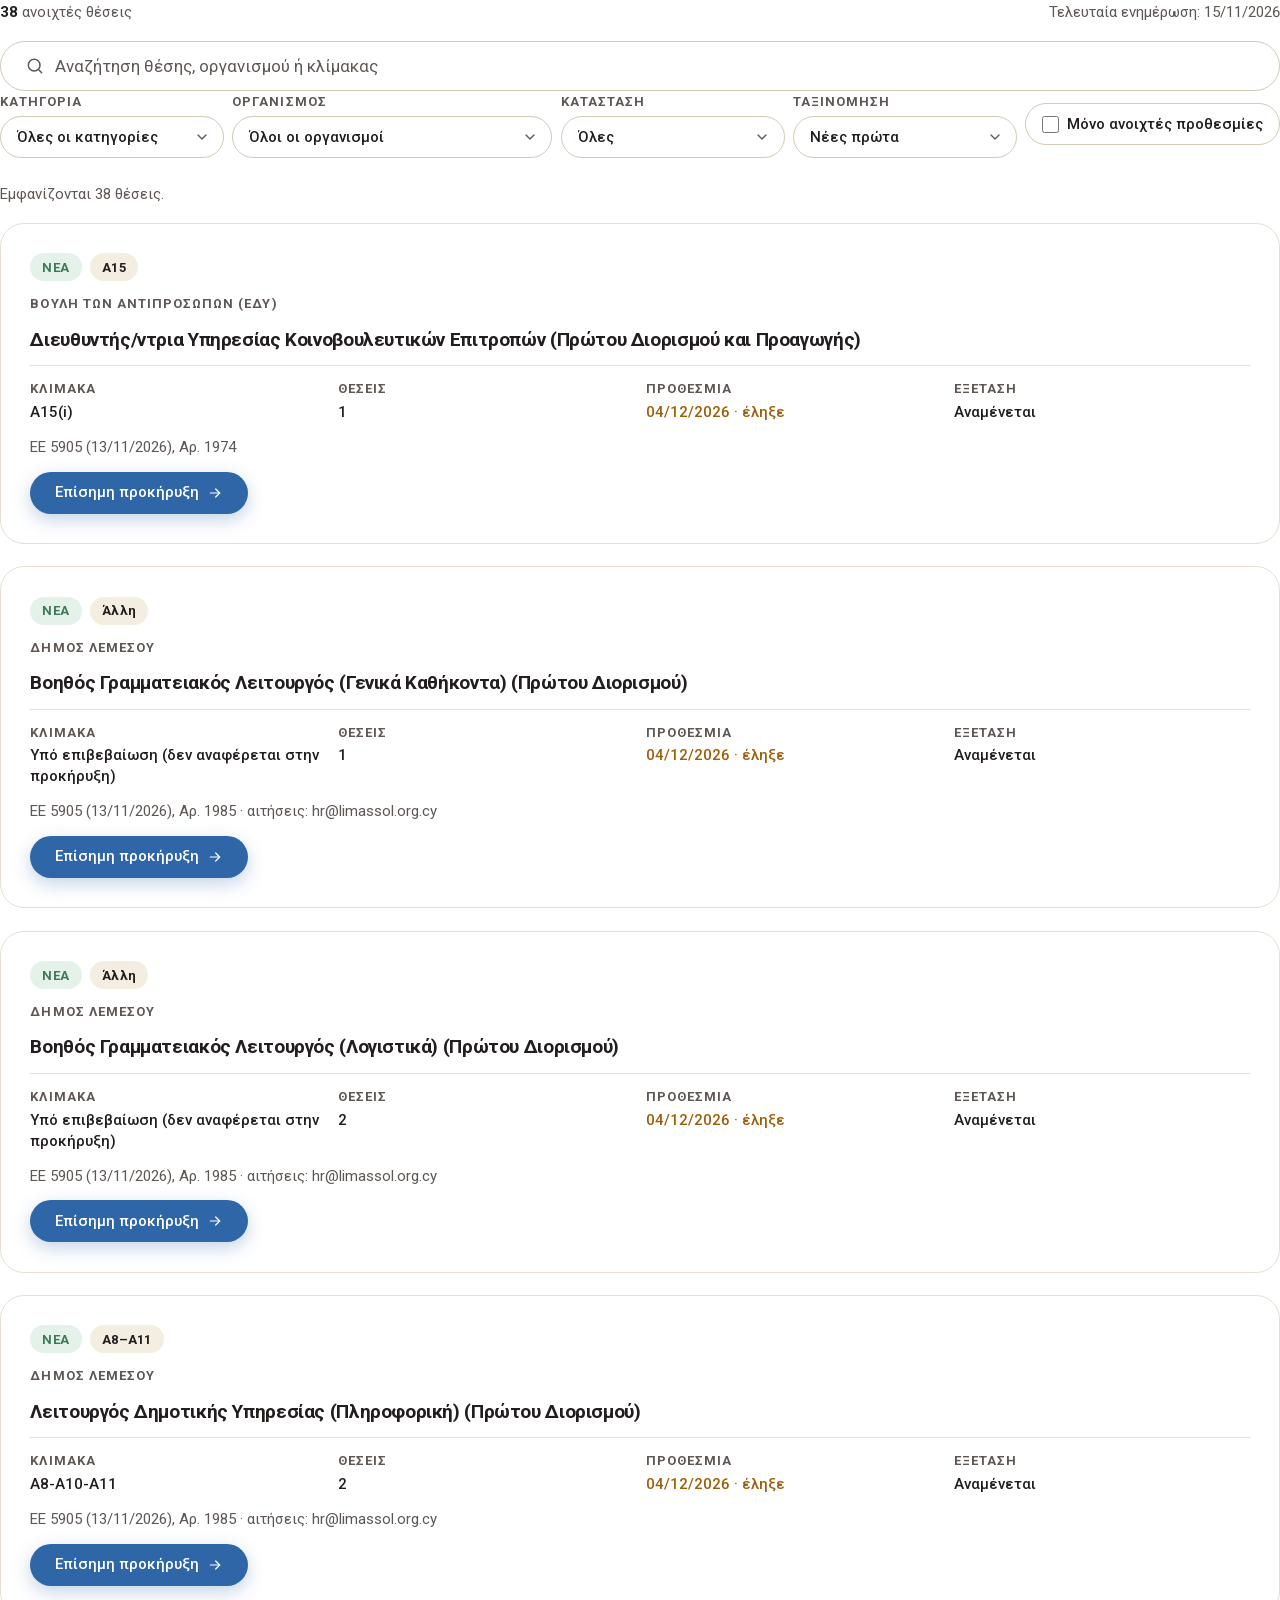
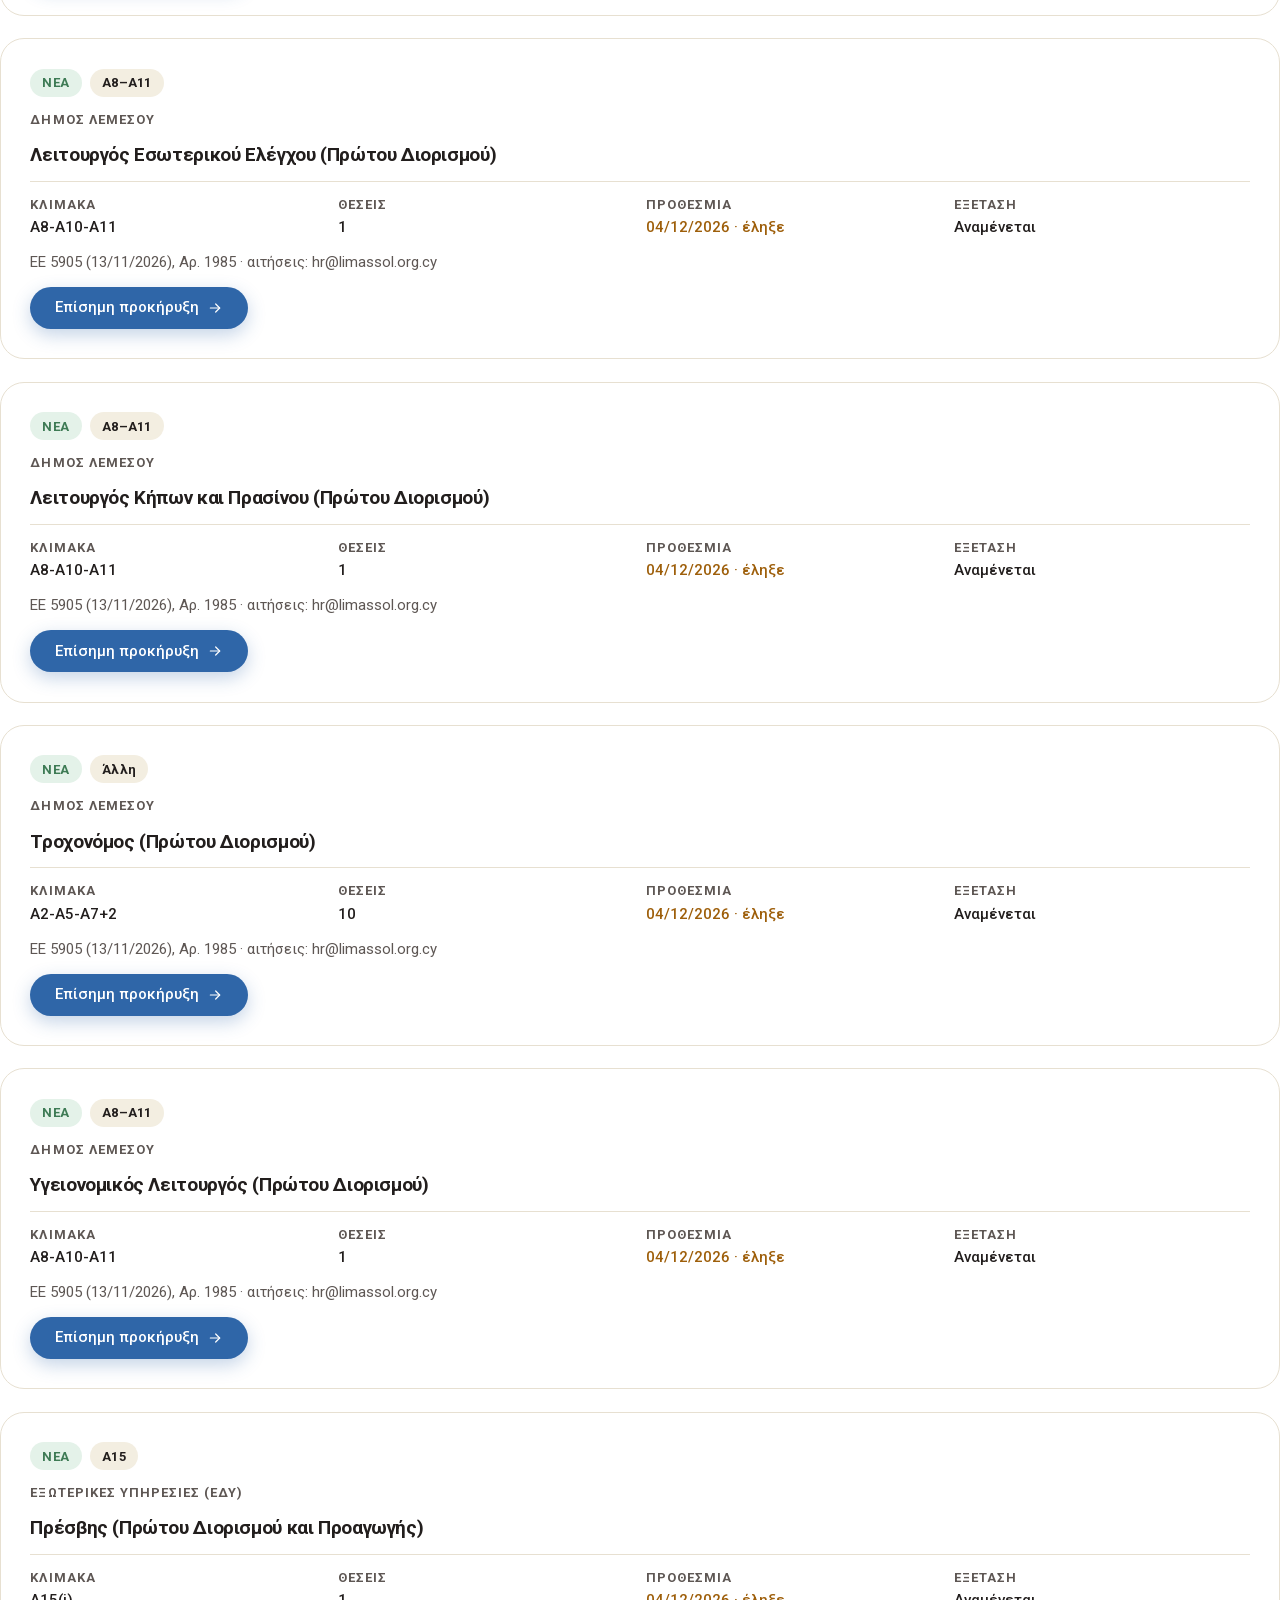
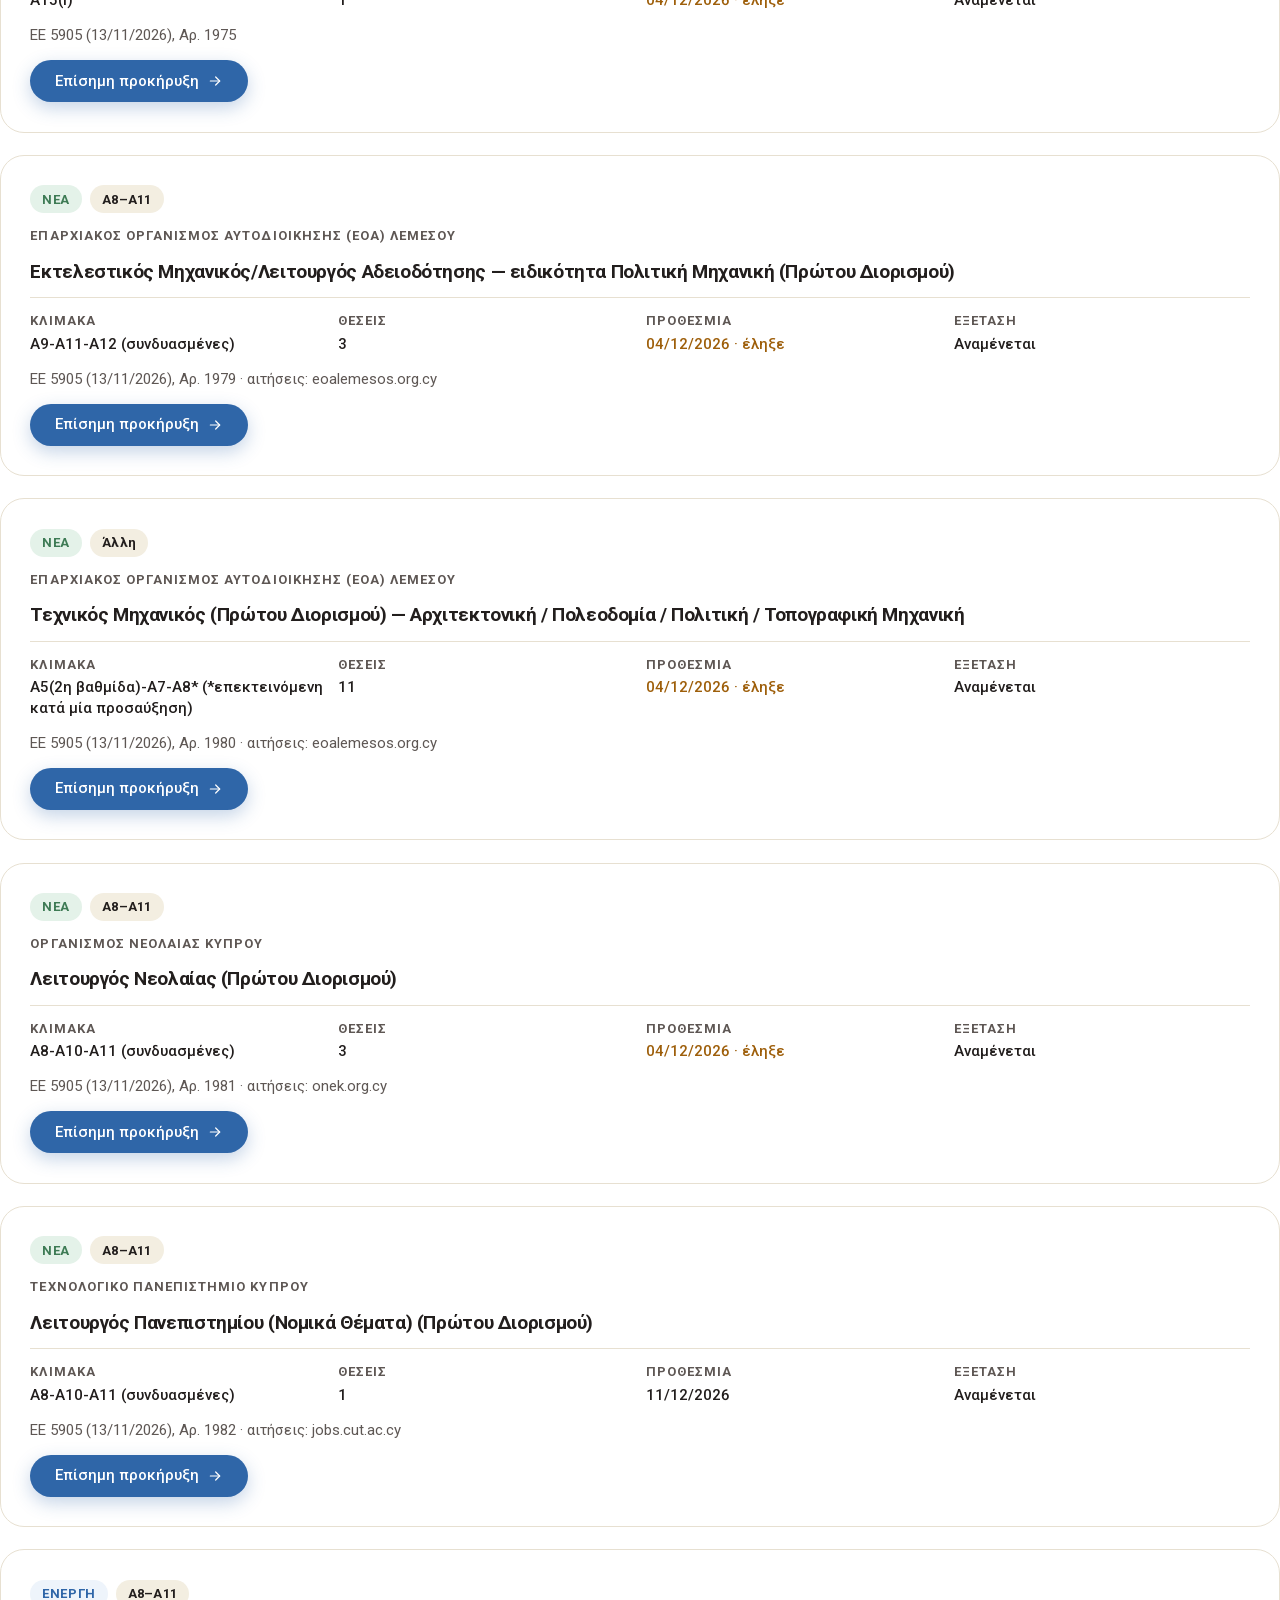
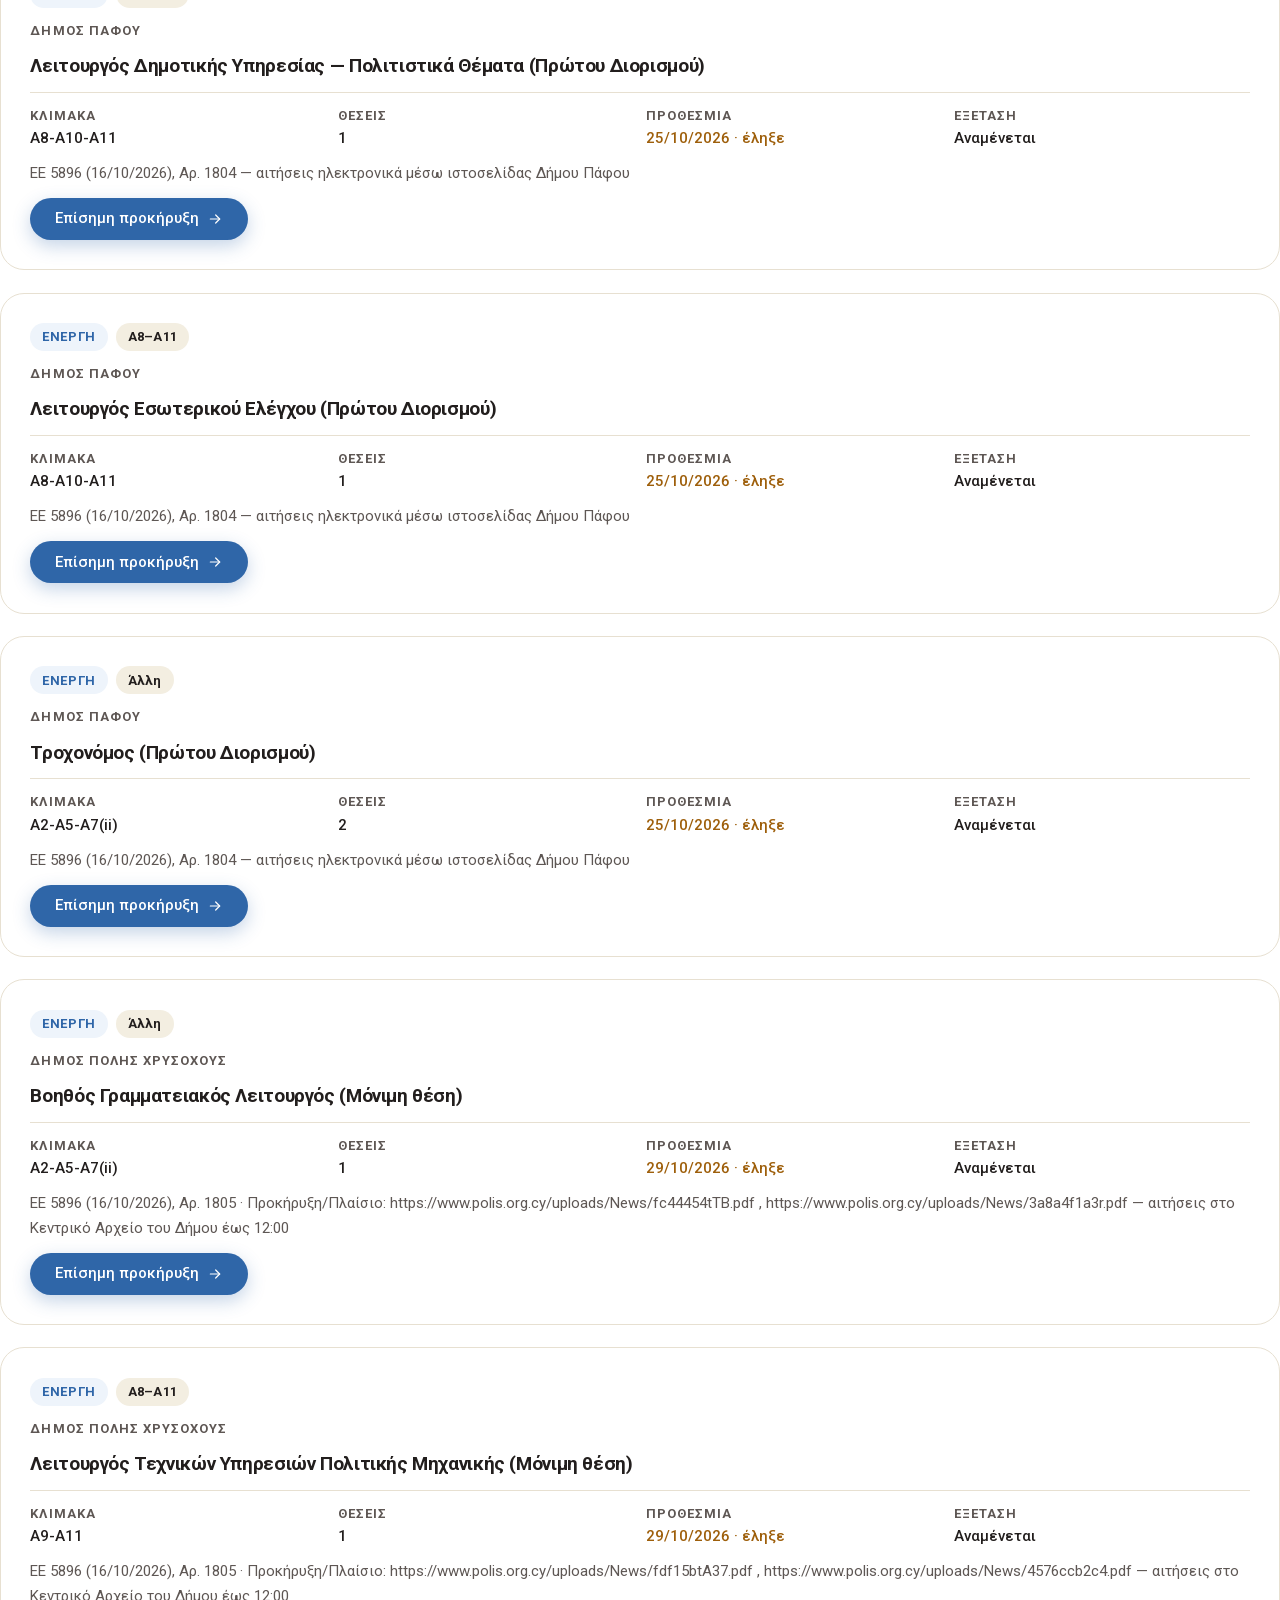
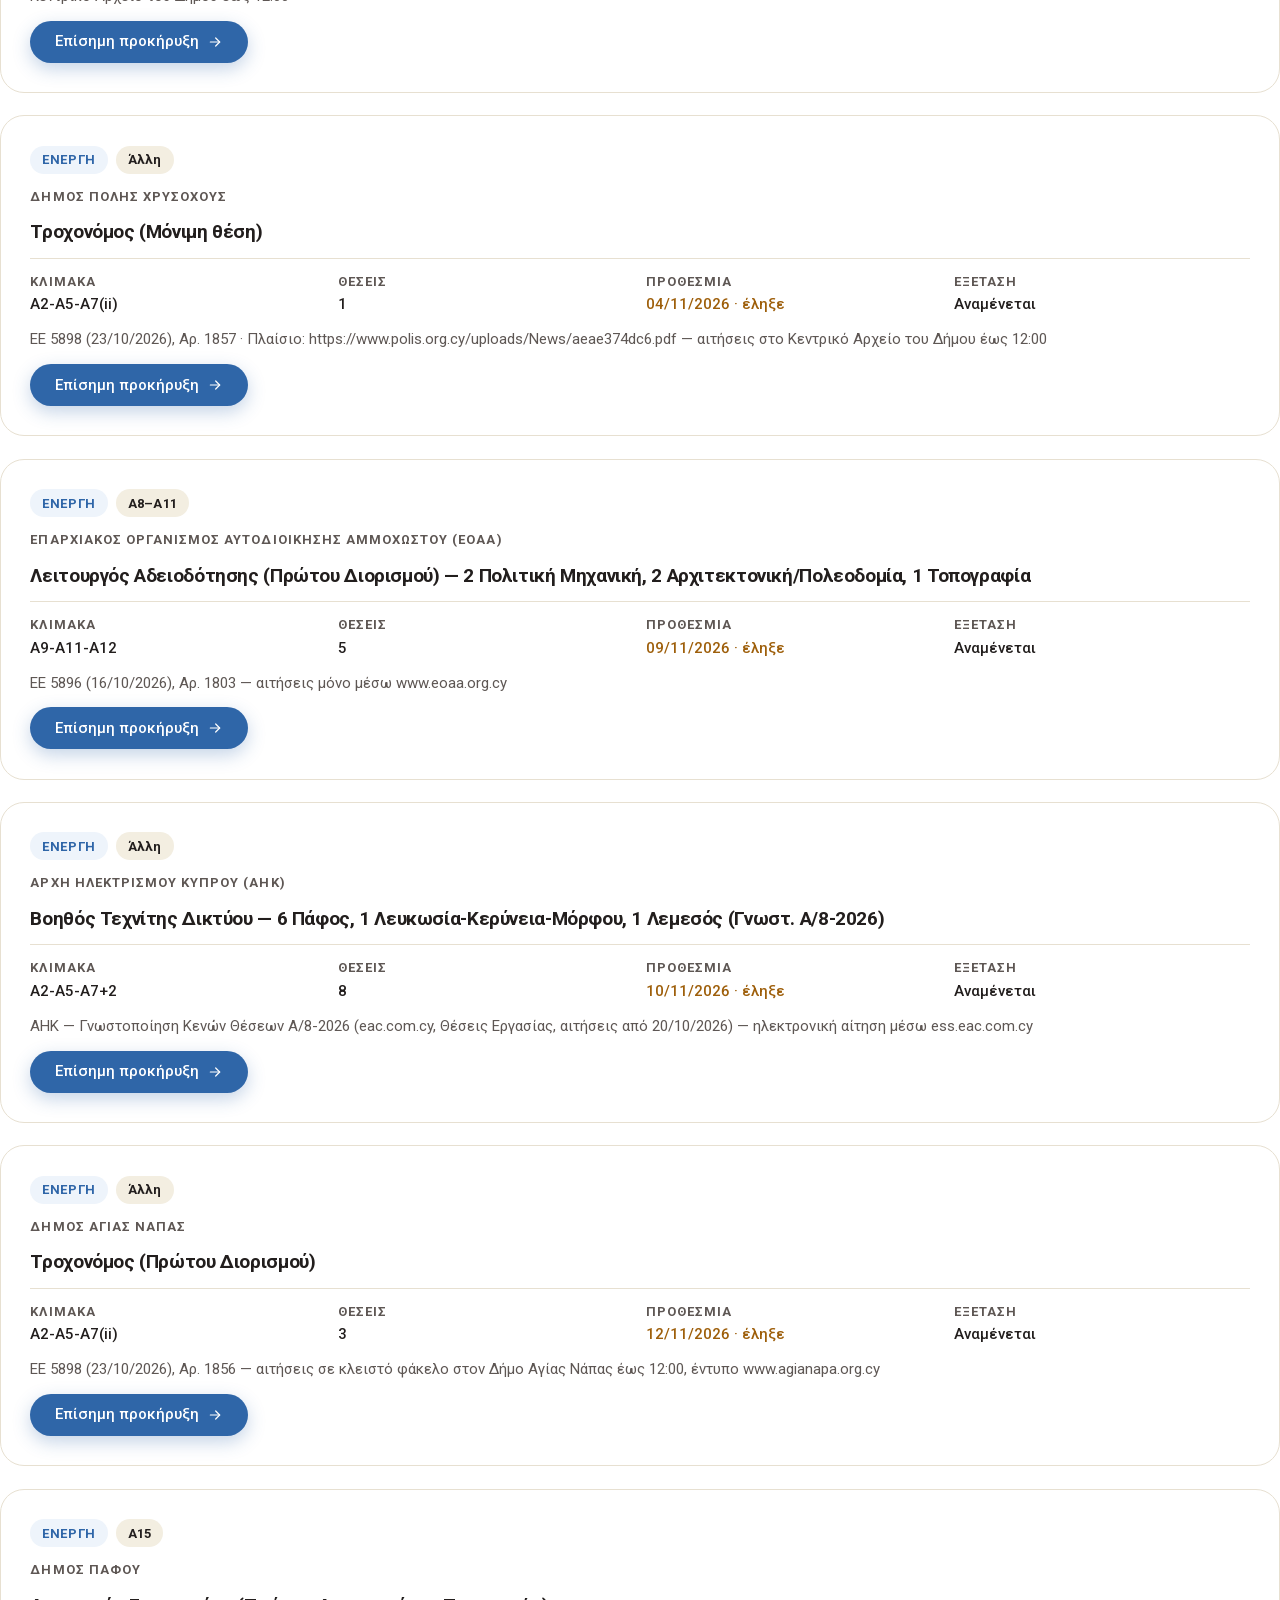
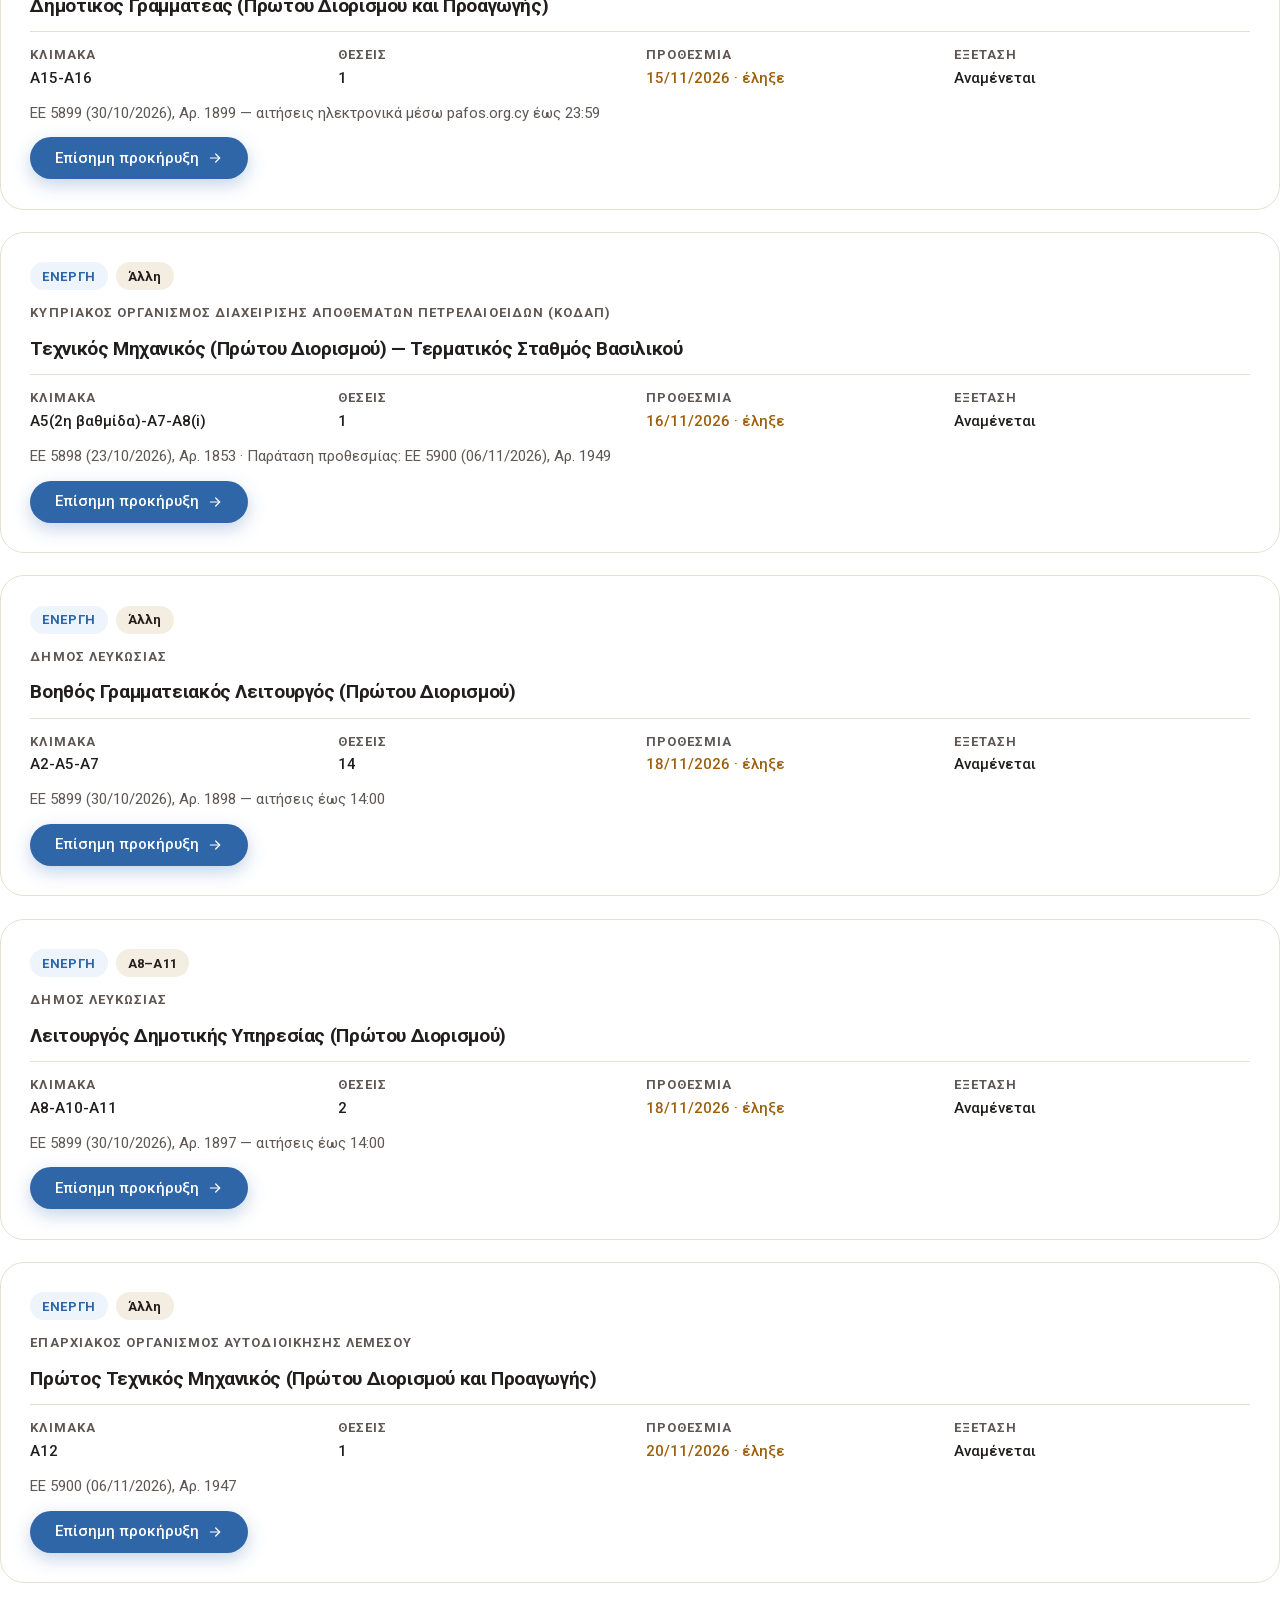
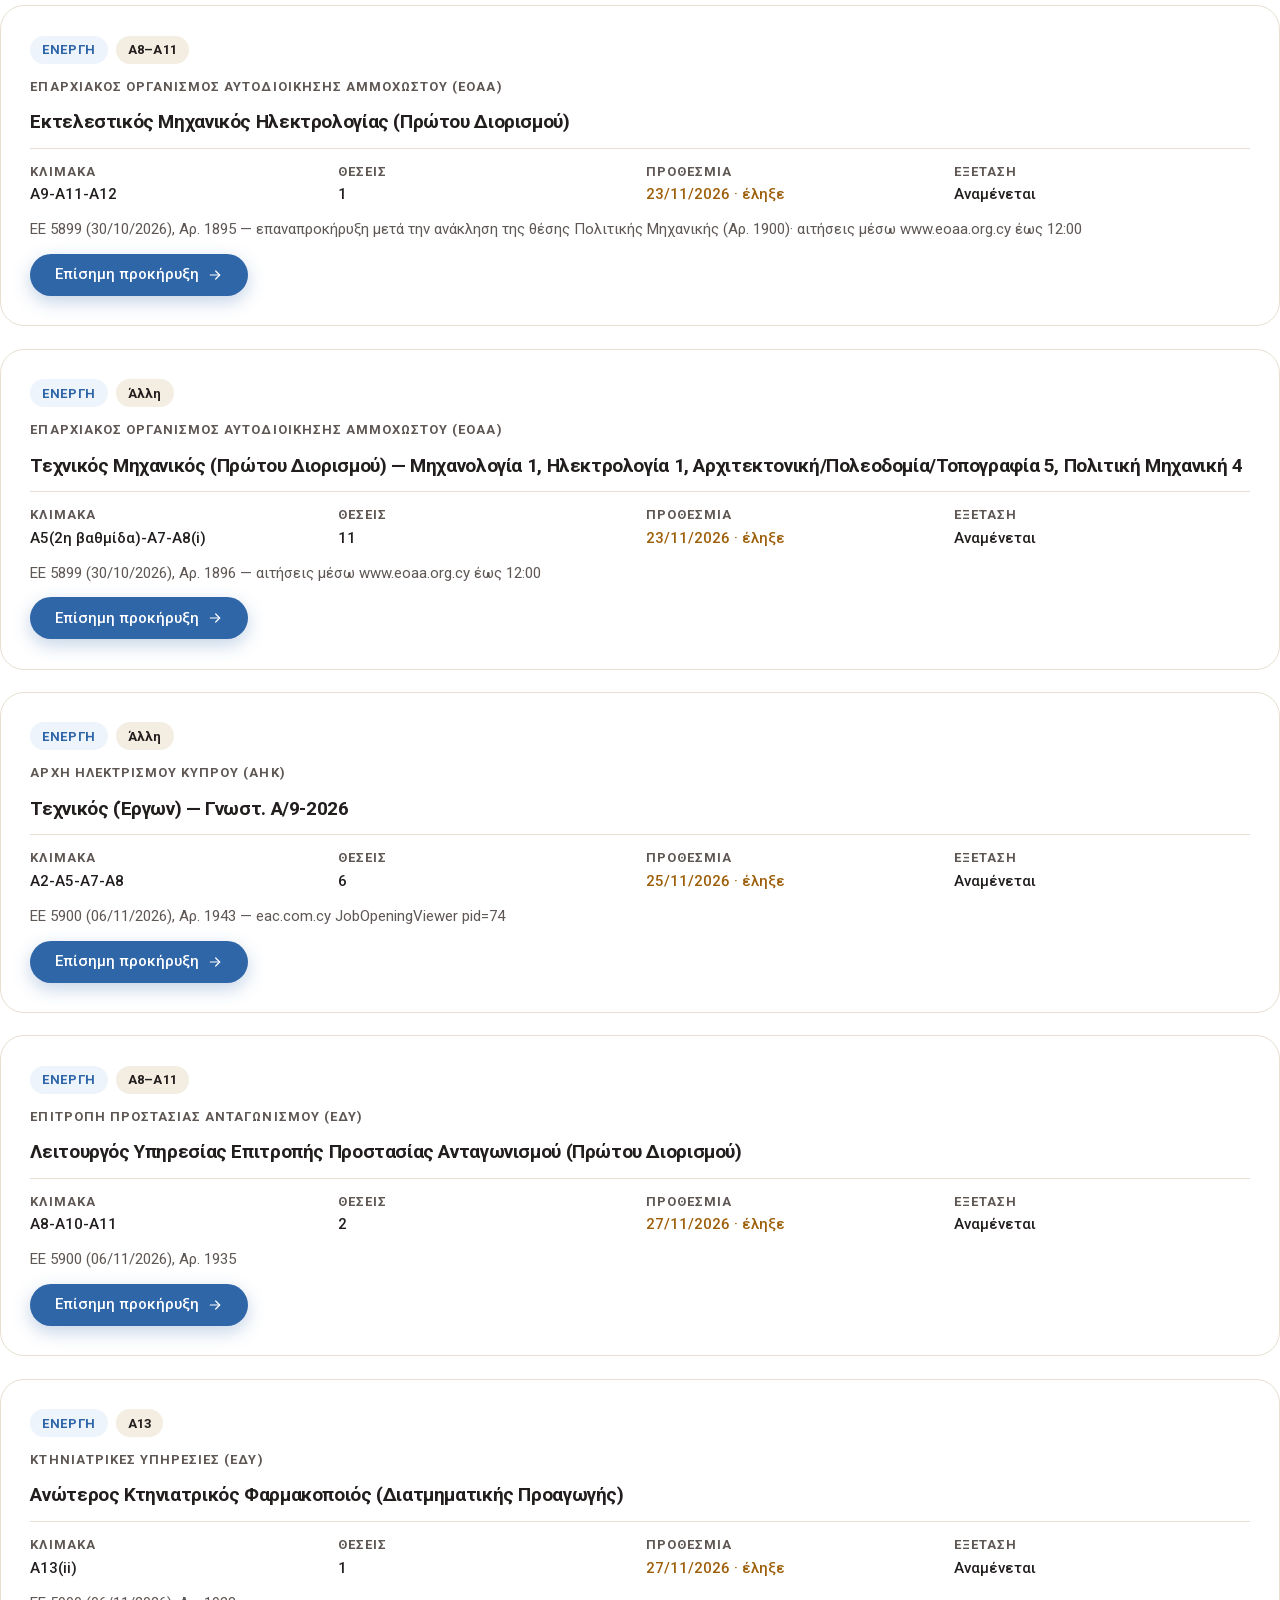
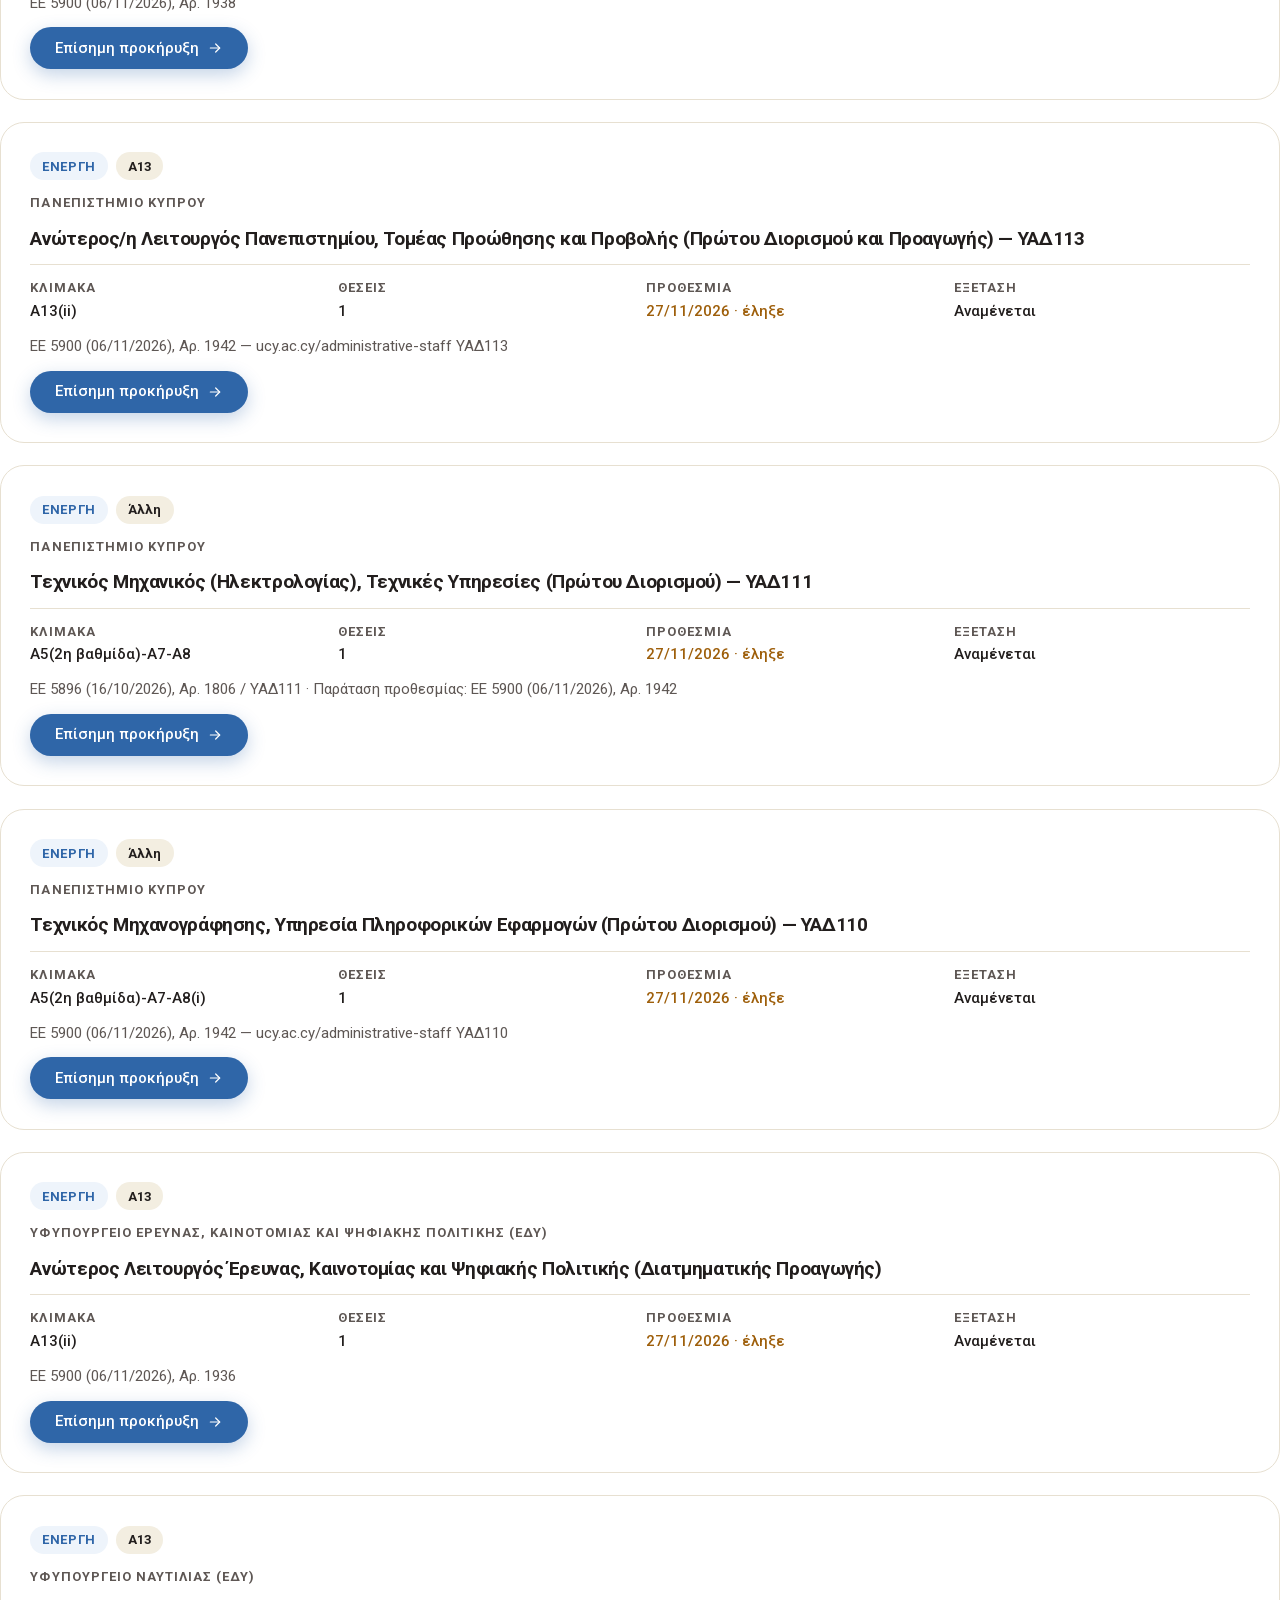
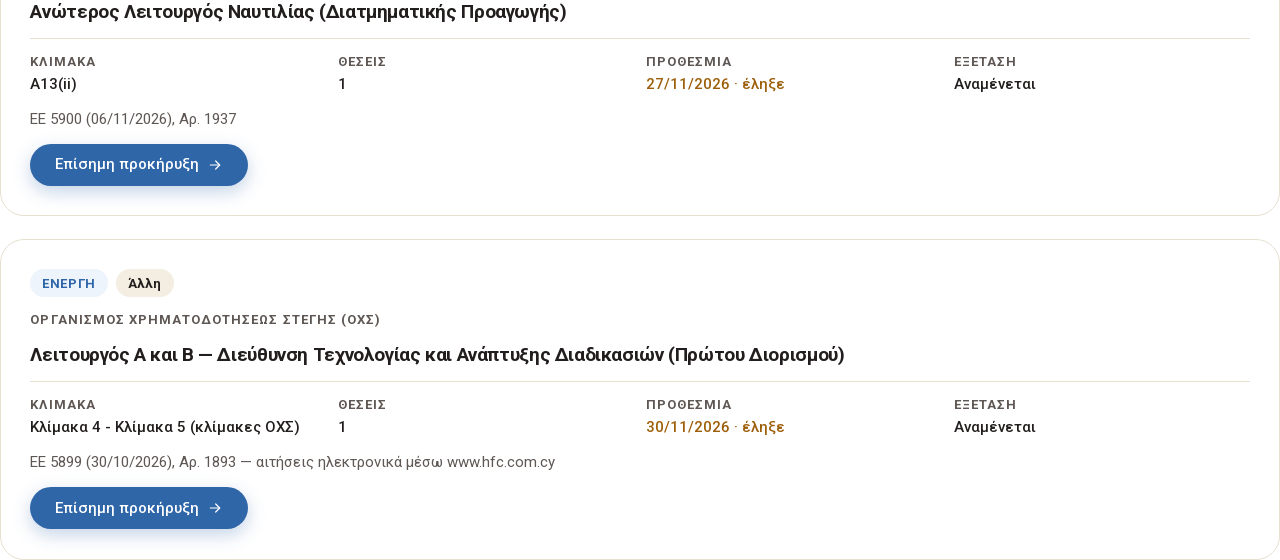
==== index.html @ 4783a9a3 "Update SiGrow theseis listings (38 posts, 15/11/2026)." ====
<!DOCTYPE html>
<html lang="el" class="sgr-th-iframe">
<head>
  <meta charset="utf-8">
  <meta name="viewport" content="width=device-width, initial-scale=1">
  <meta name="robots" content="noindex, nofollow">
  <title>Ανοιχτές θέσεις και εξετάσεις οργανισμών — 15/11/2026</title>
  <link rel="stylesheet" href="theseis.css">
</head>
<body class="sgr-th-iframe">
  <div id="theseis-app" class="sgr-th-root"></div>
  <script>window.SIGROW_THESEIS_DATA = {"version": 1, "generated_at": "2026-11-15T22:24:57+02:00", "generated_at_display": "15/11/2026", "timezone": "Asia/Nicosia", "source_run": "2026-11-13", "count": 38, "posts": [{"id": "psc-2026-dir-koinov", "title": "Διευθυντής/ντρια Υπηρεσίας Κοινοβουλευτικών Επιτροπών (Πρώτου Διορισμού και Προαγωγής)", "organisation": "Βουλή των Αντιπροσώπων (ΕΔΥ)", "scale": "Α15(i)", "category": "Α15", "positions": "1", "deadline": "04/12/2026", "exam_status": "Pending", "exam_date": "", "tag": "NEW", "gazette": "ΕΕ 5905 (13/11/2026), Αρ. 1974", "link": "https://www.psc.gov.cy/psc/psc.nsf/All/35E01451C5B57D2AC2258EAE00279509/$file/%CE%94%CE%99%CE%95%CE%A5%CE%98%CE%A5%CE%9D%CE%A4%CE%97%CE%A3%20%CE%A5%CE%A0%CE%97%CE%A1%CE%95%CE%A3%CE%99%CE%91%CE%A3%20%CE%9A%CE%9F%CE%99%CE%9D%CE%9F%CE%92%CE%9F%CE%A5%CE%9B%CE%95%CE%A5%CE%A4%CE%99%CE%9A%CE%A9%CE%9D%20%CE%95%CE%A0%CE%99%CE%A4%CE%A1%CE%9F%CE%A0%CE%A9%CE%9D%20%20new.pdf?OpenElement", "published": "13/11/2026"}, {"id": "lim-2026-bgl-genika", "title": "Βοηθός Γραμματειακός Λειτουργός (Γενικά Καθήκοντα) (Πρώτου Διορισμού)", "organisation": "Δήμος Λεμεσού", "scale": "Υπό επιβεβαίωση (δεν αναφέρεται στην προκήρυξη)", "category": "Άλλη", "positions": "1", "deadline": "04/12/2026", "exam_status": "Pending", "exam_date": "", "tag": "NEW", "gazette": "ΕΕ 5905 (13/11/2026), Αρ. 1985 · αιτήσεις: hr@limassol.org.cy", "link": "https://www.mof.gov.cy/mof/gpo/gazette.nsf/All/0E3293CB65B51FCAC2258EAE0022924C/$file/5905%2013%2011%20%202026%20%20KYRIO%20MEROS%20TMIMA%20A.pdf#page=20", "published": "13/11/2026"}, {"id": "lim-2026-bgl-logist", "title": "Βοηθός Γραμματειακός Λειτουργός (Λογιστικά) (Πρώτου Διορισμού)", "organisation": "Δήμος Λεμεσού", "scale": "Υπό επιβεβαίωση (δεν αναφέρεται στην προκήρυξη)", "category": "Άλλη", "positions": "2", "deadline": "04/12/2026", "exam_status": "Pending", "exam_date": "", "tag": "NEW", "gazette": "ΕΕ 5905 (13/11/2026), Αρ. 1985 · αιτήσεις: hr@limassol.org.cy", "link": "https://www.mof.gov.cy/mof/gpo/gazette.nsf/All/0E3293CB65B51FCAC2258EAE0022924C/$file/5905%2013%2011%20%202026%20%20KYRIO%20MEROS%20TMIMA%20A.pdf#page=20", "published": "13/11/2026"}, {"id": "lim-2026-pliroforiki", "title": "Λειτουργός Δημοτικής Υπηρεσίας (Πληροφορική) (Πρώτου Διορισμού)", "organisation": "Δήμος Λεμεσού", "scale": "Α8-Α10-Α11", "category": "Α8–Α11", "positions": "2", "deadline": "04/12/2026", "exam_status": "Pending", "exam_date": "", "tag": "NEW", "gazette": "ΕΕ 5905 (13/11/2026), Αρ. 1985 · αιτήσεις: hr@limassol.org.cy", "link": "https://www.mof.gov.cy/mof/gpo/gazette.nsf/All/0E3293CB65B51FCAC2258EAE0022924C/$file/5905%2013%2011%20%202026%20%20KYRIO%20MEROS%20TMIMA%20A.pdf#page=20", "published": "13/11/2026"}, {"id": "lim-2026-esel", "title": "Λειτουργός Εσωτερικού Ελέγχου (Πρώτου Διορισμού)", "organisation": "Δήμος Λεμεσού", "scale": "Α8-Α10-Α11", "category": "Α8–Α11", "positions": "1", "deadline": "04/12/2026", "exam_status": "Pending", "exam_date": "", "tag": "NEW", "gazette": "ΕΕ 5905 (13/11/2026), Αρ. 1985 · αιτήσεις: hr@limassol.org.cy", "link": "https://www.mof.gov.cy/mof/gpo/gazette.nsf/All/0E3293CB65B51FCAC2258EAE0022924C/$file/5905%2013%2011%20%202026%20%20KYRIO%20MEROS%20TMIMA%20A.pdf#page=20", "published": "13/11/2026"}, {"id": "lim-2026-kipoi", "title": "Λειτουργός Κήπων και Πρασίνου (Πρώτου Διορισμού)", "organisation": "Δήμος Λεμεσού", "scale": "Α8-Α10-Α11", "category": "Α8–Α11", "positions": "1", "deadline": "04/12/2026", "exam_status": "Pending", "exam_date": "", "tag": "NEW", "gazette": "ΕΕ 5905 (13/11/2026), Αρ. 1985 · αιτήσεις: hr@limassol.org.cy", "link": "https://www.mof.gov.cy/mof/gpo/gazette.nsf/All/0E3293CB65B51FCAC2258EAE0022924C/$file/5905%2013%2011%20%202026%20%20KYRIO%20MEROS%20TMIMA%20A.pdf#page=20", "published": "13/11/2026"}, {"id": "lim-2026-trochon", "title": "Τροχονόμος (Πρώτου Διορισμού)", "organisation": "Δήμος Λεμεσού", "scale": "Α2-Α5-Α7+2", "category": "Άλλη", "positions": "10", "deadline": "04/12/2026", "exam_status": "Pending", "exam_date": "", "tag": "NEW", "gazette": "ΕΕ 5905 (13/11/2026), Αρ. 1985 · αιτήσεις: hr@limassol.org.cy", "link": "https://www.mof.gov.cy/mof/gpo/gazette.nsf/All/0E3293CB65B51FCAC2258EAE0022924C/$file/5905%2013%2011%20%202026%20%20KYRIO%20MEROS%20TMIMA%20A.pdf#page=20", "published": "13/11/2026"}, {"id": "lim-2026-ygeion", "title": "Υγειονομικός Λειτουργός (Πρώτου Διορισμού)", "organisation": "Δήμος Λεμεσού", "scale": "Α8-Α10-Α11", "category": "Α8–Α11", "positions": "1", "deadline": "04/12/2026", "exam_status": "Pending", "exam_date": "", "tag": "NEW", "gazette": "ΕΕ 5905 (13/11/2026), Αρ. 1985 · αιτήσεις: hr@limassol.org.cy", "link": "https://www.mof.gov.cy/mof/gpo/gazette.nsf/All/0E3293CB65B51FCAC2258EAE0022924C/$file/5905%2013%2011%20%202026%20%20KYRIO%20MEROS%20TMIMA%20A.pdf#page=20", "published": "13/11/2026"}, {"id": "psc-2026-presvis", "title": "Πρέσβης (Πρώτου Διορισμού και Προαγωγής)", "organisation": "Εξωτερικές Υπηρεσίες (ΕΔΥ)", "scale": "Α15(i)", "category": "Α15", "positions": "1", "deadline": "04/12/2026", "exam_status": "Pending", "exam_date": "", "tag": "NEW", "gazette": "ΕΕ 5905 (13/11/2026), Αρ. 1975", "link": "https://www.psc.gov.cy/psc/psc.nsf/All/C7B30B475660E962C2258EAE0027ED39/$file/%CE%A0%CE%A1%CE%95%CE%A3%CE%92%CE%97%CE%A3%20%CE%95%CE%9E%CE%A9%CE%A4%CE%95%CE%A1%CE%99%CE%9A%CE%95%CE%A3%20%CE%A5%CE%A0%CE%97%CE%A1%CE%95%CE%A3%CE%99%CE%95%CE%A3.26.pdf?OpenElement", "published": "13/11/2026"}, {"id": "eoalem-2026-em-adeiod", "title": "Εκτελεστικός Μηχανικός/Λειτουργός Αδειοδότησης — ειδικότητα Πολιτική Μηχανική (Πρώτου Διορισμού)", "organisation": "Επαρχιακός Οργανισμός Αυτοδιοίκησης (ΕΟΑ) Λεμεσού", "scale": "Α9-Α11-Α12 (συνδυασμένες)", "category": "Α8–Α11", "positions": "3", "deadline": "04/12/2026", "exam_status": "Pending", "exam_date": "", "tag": "NEW", "gazette": "ΕΕ 5905 (13/11/2026), Αρ. 1979 · αιτήσεις: eoalemesos.org.cy", "link": "https://www.mof.gov.cy/mof/gpo/gazette.nsf/All/0E3293CB65B51FCAC2258EAE0022924C/$file/5905%2013%2011%20%202026%20%20KYRIO%20MEROS%20TMIMA%20A.pdf#page=12", "published": "13/11/2026"}, {"id": "eoalem-2026-tm11", "title": "Τεχνικός Μηχανικός (Πρώτου Διορισμού) — Αρχιτεκτονική / Πολεοδομία / Πολιτική / Τοπογραφική Μηχανική", "organisation": "Επαρχιακός Οργανισμός Αυτοδιοίκησης (ΕΟΑ) Λεμεσού", "scale": "Α5(2η βαθμίδα)-Α7-Α8* (*επεκτεινόμενη κατά μία προσαύξηση)", "category": "Άλλη", "positions": "11", "deadline": "04/12/2026", "exam_status": "Pending", "exam_date": "", "tag": "NEW", "gazette": "ΕΕ 5905 (13/11/2026), Αρ. 1980 · αιτήσεις: eoalemesos.org.cy", "link": "https://www.mof.gov.cy/mof/gpo/gazette.nsf/All/0E3293CB65B51FCAC2258EAE0022924C/$file/5905%2013%2011%20%202026%20%20KYRIO%20MEROS%20TMIMA%20A.pdf#page=14", "published": "13/11/2026"}, {"id": "onek-2026-leit-neol", "title": "Λειτουργός Νεολαίας (Πρώτου Διορισμού)", "organisation": "Οργανισμός Νεολαίας Κύπρου", "scale": "Α8-Α10-Α11 (συνδυασμένες)", "category": "Α8–Α11", "positions": "3", "deadline": "04/12/2026", "exam_status": "Pending", "exam_date": "", "tag": "NEW", "gazette": "ΕΕ 5905 (13/11/2026), Αρ. 1981 · αιτήσεις: onek.org.cy", "link": "https://www.mof.gov.cy/mof/gpo/gazette.nsf/All/0E3293CB65B51FCAC2258EAE0022924C/$file/5905%2013%2011%20%202026%20%20KYRIO%20MEROS%20TMIMA%20A.pdf#page=16", "published": "13/11/2026"}, {"id": "cut-2026-leit-nomika", "title": "Λειτουργός Πανεπιστημίου (Νομικά Θέματα) (Πρώτου Διορισμού)", "organisation": "Τεχνολογικό Πανεπιστήμιο Κύπρου", "scale": "Α8-Α10-Α11 (συνδυασμένες)", "category": "Α8–Α11", "positions": "1", "deadline": "11/12/2026", "exam_status": "Pending", "exam_date": "", "tag": "NEW", "gazette": "ΕΕ 5905 (13/11/2026), Αρ. 1982 · αιτήσεις: jobs.cut.ac.cy", "link": "https://www.mof.gov.cy/mof/gpo/gazette.nsf/All/0E3293CB65B51FCAC2258EAE0022924C/$file/5905%2013%2011%20%202026%20%20KYRIO%20MEROS%20TMIMA%20A.pdf#page=18", "published": "13/11/2026"}, {"id": "pafos-2026-ldy-politistika", "title": "Λειτουργός Δημοτικής Υπηρεσίας — Πολιτιστικά Θέματα (Πρώτου Διορισμού)", "organisation": "Δήμος Πάφου", "scale": "Α8-Α10-Α11", "category": "Α8–Α11", "positions": "1", "deadline": "25/10/2026", "exam_status": "Pending", "exam_date": "", "tag": "ACTIVE", "gazette": "ΕΕ 5896 (16/10/2026), Αρ. 1804 — αιτήσεις ηλεκτρονικά μέσω ιστοσελίδας Δήμου Πάφου", "link": "https://www.mof.gov.cy/mof/gpo/gazette.nsf/D850B9B73094E06FC2258E92001C1A96/$file/5896%2016%2010%202026%20KYRIO%20MEROS%20TMIMA%20A.pdf#page=13", "published": "16/10/2026"}, {"id": "pafos-2026-lee", "title": "Λειτουργός Εσωτερικού Ελέγχου (Πρώτου Διορισμού)", "organisation": "Δήμος Πάφου", "scale": "Α8-Α10-Α11", "category": "Α8–Α11", "positions": "1", "deadline": "25/10/2026", "exam_status": "Pending", "exam_date": "", "tag": "ACTIVE", "gazette": "ΕΕ 5896 (16/10/2026), Αρ. 1804 — αιτήσεις ηλεκτρονικά μέσω ιστοσελίδας Δήμου Πάφου", "link": "https://www.mof.gov.cy/mof/gpo/gazette.nsf/D850B9B73094E06FC2258E92001C1A96/$file/5896%2016%2010%202026%20KYRIO%20MEROS%20TMIMA%20A.pdf#page=13", "published": "16/10/2026"}, {"id": "pafos-2026-troxonomos", "title": "Τροχονόμος (Πρώτου Διορισμού)", "organisation": "Δήμος Πάφου", "scale": "Α2-Α5-Α7(ii)", "category": "Άλλη", "positions": "2", "deadline": "25/10/2026", "exam_status": "Pending", "exam_date": "", "tag": "ACTIVE", "gazette": "ΕΕ 5896 (16/10/2026), Αρ. 1804 — αιτήσεις ηλεκτρονικά μέσω ιστοσελίδας Δήμου Πάφου", "link": "https://www.mof.gov.cy/mof/gpo/gazette.nsf/D850B9B73094E06FC2258E92001C1A96/$file/5896%2016%2010%202026%20KYRIO%20MEROS%20TMIMA%20A.pdf#page=13", "published": "16/10/2026"}, {"id": "polis-2026-bgl", "title": "Βοηθός Γραμματειακός Λειτουργός (Μόνιμη θέση)", "organisation": "Δήμος Πόλης Χρυσοχούς", "scale": "Α2-Α5-Α7(ii)", "category": "Άλλη", "positions": "1", "deadline": "29/10/2026", "exam_status": "Pending", "exam_date": "", "tag": "ACTIVE", "gazette": "ΕΕ 5896 (16/10/2026), Αρ. 1805 · Προκήρυξη/Πλαίσιο: https://www.polis.org.cy/uploads/News/fc44454tTB.pdf , https://www.polis.org.cy/uploads/News/3a8a4f1a3r.pdf — αιτήσεις στο Κεντρικό Αρχείο του Δήμου έως 12:00", "link": "https://www.mof.gov.cy/mof/gpo/gazette.nsf/D850B9B73094E06FC2258E92001C1A96/$file/5896%2016%2010%202026%20KYRIO%20MEROS%20TMIMA%20A.pdf#page=16", "published": "16/10/2026"}, {"id": "polis-2026-lts-pm", "title": "Λειτουργός Τεχνικών Υπηρεσιών Πολιτικής Μηχανικής (Μόνιμη θέση)", "organisation": "Δήμος Πόλης Χρυσοχούς", "scale": "Α9-Α11", "category": "Α8–Α11", "positions": "1", "deadline": "29/10/2026", "exam_status": "Pending", "exam_date": "", "tag": "ACTIVE", "gazette": "ΕΕ 5896 (16/10/2026), Αρ. 1805 · Προκήρυξη/Πλαίσιο: https://www.polis.org.cy/uploads/News/fdf15btA37.pdf , https://www.polis.org.cy/uploads/News/4576ccb2c4.pdf — αιτήσεις στο Κεντρικό Αρχείο του Δήμου έως 12:00", "link": "https://www.mof.gov.cy/mof/gpo/gazette.nsf/D850B9B73094E06FC2258E92001C1A96/$file/5896%2016%2010%202026%20KYRIO%20MEROS%20TMIMA%20A.pdf#page=16", "published": "16/10/2026"}, {"id": "polis-2026-troxonomos", "title": "Τροχονόμος (Μόνιμη θέση)", "organisation": "Δήμος Πόλης Χρυσοχούς", "scale": "Α2-Α5-Α7(ii)", "category": "Άλλη", "positions": "1", "deadline": "04/11/2026", "exam_status": "Pending", "exam_date": "", "tag": "ACTIVE", "gazette": "ΕΕ 5898 (23/10/2026), Αρ. 1857 · Πλαίσιο: https://www.polis.org.cy/uploads/News/aeae374dc6.pdf — αιτήσεις στο Κεντρικό Αρχείο του Δήμου έως 12:00", "link": "https://www.mof.gov.cy/mof/gpo/gazette.nsf/154FFF5F8192142AC2258E9900243D10/$file/5898%2023%2010%202026%20KYRIO%20MEROS%20TMIMA%20A.pdf#page=34", "published": "23/10/2026"}, {"id": "eoaa-2026-ladeiod", "title": "Λειτουργός Αδειοδότησης (Πρώτου Διορισμού) — 2 Πολιτική Μηχανική, 2 Αρχιτεκτονική/Πολεοδομία, 1 Τοπογραφία", "organisation": "Επαρχιακός Οργανισμός Αυτοδιοίκησης Αμμοχώστου (ΕΟΑΑ)", "scale": "Α9-Α11-Α12", "category": "Α8–Α11", "positions": "5", "deadline": "09/11/2026", "exam_status": "Pending", "exam_date": "", "tag": "ACTIVE", "gazette": "ΕΕ 5896 (16/10/2026), Αρ. 1803 — αιτήσεις μόνο μέσω www.eoaa.org.cy", "link": "https://www.mof.gov.cy/mof/gpo/gazette.nsf/D850B9B73094E06FC2258E92001C1A96/$file/5896%2016%2010%202026%20KYRIO%20MEROS%20TMIMA%20A.pdf#page=11", "published": "16/10/2026"}, {"id": "ahk-2026-a8-btd", "title": "Βοηθός Τεχνίτης Δικτύου — 6 Πάφος, 1 Λευκωσία-Κερύνεια-Μόρφου, 1 Λεμεσός (Γνωστ. Α/8-2026)", "organisation": "Αρχή Ηλεκτρισμού Κύπρου (ΑΗΚ)", "scale": "Α2-Α5-Α7+2", "category": "Άλλη", "positions": "8", "deadline": "10/11/2026", "exam_status": "Pending", "exam_date": "", "tag": "ACTIVE", "gazette": "ΑΗΚ — Γνωστοποίηση Κενών Θέσεων Α/8-2026 (eac.com.cy, Θέσεις Εργασίας, αιτήσεις από 20/10/2026) — ηλεκτρονική αίτηση μέσω ess.eac.com.cy", "link": "https://www.eac.com.cy/Lists/JobOpportunities/Attachments/73/%CE%93%CE%9A%CE%98%20%CE%91-8-2026%20%CE%92.%CE%A4.%CE%94%CE%99%CE%9A%CE%A4%CE%A5%CE%9F%CE%A5-web20.10.26.pdf", "published": "20/10/2026"}, {"id": "agianapa-2026-troxonomos", "title": "Τροχονόμος (Πρώτου Διορισμού)", "organisation": "Δήμος Αγίας Νάπας", "scale": "Α2-Α5-Α7(ii)", "category": "Άλλη", "positions": "3", "deadline": "12/11/2026", "exam_status": "Pending", "exam_date": "", "tag": "ACTIVE", "gazette": "ΕΕ 5898 (23/10/2026), Αρ. 1856 — αιτήσεις σε κλειστό φάκελο στον Δήμο Αγίας Νάπας έως 12:00, έντυπο www.agianapa.org.cy", "link": "https://www.mof.gov.cy/mof/gpo/gazette.nsf/154FFF5F8192142AC2258E9900243D10/$file/5898%2023%2010%202026%20KYRIO%20MEROS%20TMIMA%20A.pdf#page=30", "published": "23/10/2026"}, {"id": "pafos-2026-dim-grammateas", "title": "Δημοτικός Γραμματέας (Πρώτου Διορισμού και Προαγωγής)", "organisation": "Δήμος Πάφου", "scale": "Α15-Α16", "category": "Α15", "positions": "1", "deadline": "15/11/2026", "exam_status": "Pending", "exam_date": "", "tag": "ACTIVE", "gazette": "ΕΕ 5899 (30/10/2026), Αρ. 1899 — αιτήσεις ηλεκτρονικά μέσω pafos.org.cy έως 23:59", "link": "https://www.mof.gov.cy/mof/gpo/gazette.nsf/D83E22E3E4C63BBAC2258EA000223A5E/$file/5899%2030%2010%202026%20KYRIO%20MEROS%20TMIMA%20A.pdf#page=26", "published": "30/10/2026"}, {"id": "kodap-2026-tm", "title": "Τεχνικός Μηχανικός (Πρώτου Διορισμού) — Τερματικός Σταθμός Βασιλικού", "organisation": "Κυπριακός Οργανισμός Διαχείρισης Αποθεμάτων Πετρελαιοειδών (ΚΟΔΑΠ)", "scale": "Α5(2η βαθμίδα)-Α7-Α8(i)", "category": "Άλλη", "positions": "1", "deadline": "16/11/2026", "exam_status": "Pending", "exam_date": "", "tag": "ACTIVE", "gazette": "ΕΕ 5898 (23/10/2026), Αρ. 1853 · Παράταση προθεσμίας: ΕΕ 5900 (06/11/2026), Αρ. 1949", "link": "https://www.mof.gov.cy/mof/gpo/gazette.nsf/154FFF5F8192142AC2258E9900243D10/$file/5898%2023%2010%202026%20KYRIO%20MEROS%20TMIMA%20A.pdf#page=25", "published": "23/10/2026"}, {"id": "lefkosia-2026-bgl", "title": "Βοηθός Γραμματειακός Λειτουργός (Πρώτου Διορισμού)", "organisation": "Δήμος Λευκωσίας", "scale": "Α2-Α5-Α7", "category": "Άλλη", "positions": "14", "deadline": "18/11/2026", "exam_status": "Pending", "exam_date": "", "tag": "ACTIVE", "gazette": "ΕΕ 5899 (30/10/2026), Αρ. 1898 — αιτήσεις έως 14:00", "link": "https://www.mof.gov.cy/mof/gpo/gazette.nsf/D83E22E3E4C63BBAC2258EA000223A5E/$file/5899%2030%2010%202026%20KYRIO%20MEROS%20TMIMA%20A.pdf#page=23", "published": "30/10/2026"}, {"id": "lefkosia-2026-ldy", "title": "Λειτουργός Δημοτικής Υπηρεσίας (Πρώτου Διορισμού)", "organisation": "Δήμος Λευκωσίας", "scale": "Α8-Α10-Α11", "category": "Α8–Α11", "positions": "2", "deadline": "18/11/2026", "exam_status": "Pending", "exam_date": "", "tag": "ACTIVE", "gazette": "ΕΕ 5899 (30/10/2026), Αρ. 1897 — αιτήσεις έως 14:00", "link": "https://www.mof.gov.cy/mof/gpo/gazette.nsf/D83E22E3E4C63BBAC2258EA000223A5E/$file/5899%2030%2010%202026%20KYRIO%20MEROS%20TMIMA%20A.pdf#page=19", "published": "30/10/2026"}, {"id": "eoalem-2026-ptm", "title": "Πρώτος Τεχνικός Μηχανικός (Πρώτου Διορισμού και Προαγωγής)", "organisation": "Επαρχιακός Οργανισμός Αυτοδιοίκησης Λεμεσού", "scale": "Α12", "category": "Άλλη", "positions": "1", "deadline": "20/11/2026", "exam_status": "Pending", "exam_date": "", "tag": "ACTIVE", "gazette": "ΕΕ 5900 (06/11/2026), Αρ. 1947", "link": "https://www.mof.gov.cy/mof/gpo/gazette.nsf/All/7ADE899170331AE7C2258EA70021EB87/$file/5900%206%2011%20%202026%20%20KYRIO%20MEROS%20TMIMA%20A.pdf#page=25", "published": "06/11/2026"}, {"id": "eoaa-2026-em-ilektr", "title": "Εκτελεστικός Μηχανικός Ηλεκτρολογίας (Πρώτου Διορισμού)", "organisation": "Επαρχιακός Οργανισμός Αυτοδιοίκησης Αμμοχώστου (ΕΟΑΑ)", "scale": "Α9-Α11-Α12", "category": "Α8–Α11", "positions": "1", "deadline": "23/11/2026", "exam_status": "Pending", "exam_date": "", "tag": "ACTIVE", "gazette": "ΕΕ 5899 (30/10/2026), Αρ. 1895 — επαναπροκήρυξη μετά την ανάκληση της θέσης Πολιτικής Μηχανικής (Αρ. 1900)· αιτήσεις μέσω www.eoaa.org.cy έως 12:00", "link": "https://www.mof.gov.cy/mof/gpo/gazette.nsf/D83E22E3E4C63BBAC2258EA000223A5E/$file/5899%2030%2010%202026%20KYRIO%20MEROS%20TMIMA%20A.pdf#page=14", "published": "30/10/2026"}, {"id": "eoaa-2026-tm", "title": "Τεχνικός Μηχανικός (Πρώτου Διορισμού) — Μηχανολογία 1, Ηλεκτρολογία 1, Αρχιτεκτονική/Πολεοδομία/Τοπογραφία 5, Πολιτική Μηχανική 4", "organisation": "Επαρχιακός Οργανισμός Αυτοδιοίκησης Αμμοχώστου (ΕΟΑΑ)", "scale": "Α5(2η βαθμίδα)-Α7-Α8(i)", "category": "Άλλη", "positions": "11", "deadline": "23/11/2026", "exam_status": "Pending", "exam_date": "", "tag": "ACTIVE", "gazette": "ΕΕ 5899 (30/10/2026), Αρ. 1896 — αιτήσεις μέσω www.eoaa.org.cy έως 12:00", "link": "https://www.mof.gov.cy/mof/gpo/gazette.nsf/D83E22E3E4C63BBAC2258EA000223A5E/$file/5899%2030%2010%202026%20KYRIO%20MEROS%20TMIMA%20A.pdf#page=16", "published": "30/10/2026"}, {"id": "ahk-2026-a9-te", "title": "Τεχνικός (Έργων) — Γνωστ. Α/9-2026", "organisation": "Αρχή Ηλεκτρισμού Κύπρου (ΑΗΚ)", "scale": "Α2-Α5-Α7-Α8", "category": "Άλλη", "positions": "6", "deadline": "25/11/2026", "exam_status": "Pending", "exam_date": "", "tag": "ACTIVE", "gazette": "ΕΕ 5900 (06/11/2026), Αρ. 1943 — eac.com.cy JobOpeningViewer pid=74", "link": "https://www.eac.com.cy/Lists/JobOpportunities/Attachments/74/%CE%93%CE%9A%CE%98%20%CE%91-9-2026-%CE%A4%CE%95%CE%A7%CE%9D%CE%99%CE%9A%CE%9F%CE%A3%28%CE%95%CE%A1%CE%93%CE%A9%CE%9D%29%20web4.11.26.pdf", "published": "06/11/2026"}, {"id": "psc-2026-epa-leit", "title": "Λειτουργός Υπηρεσίας Επιτροπής Προστασίας Ανταγωνισμού (Πρώτου Διορισμού)", "organisation": "Επιτροπή Προστασίας Ανταγωνισμού (ΕΔΥ)", "scale": "Α8-Α10-Α11", "category": "Α8–Α11", "positions": "2", "deadline": "27/11/2026", "exam_status": "Pending", "exam_date": "", "tag": "ACTIVE", "gazette": "ΕΕ 5900 (06/11/2026), Αρ. 1935", "link": "https://www.psc.gov.cy/psc/psc.nsf/All/4093A94F54C6F667C2258EA70027662B/$file/%CE%9B%CE%95%CE%99%CE%A4%CE%9F%CE%A5%CE%A1%CE%93%CE%9F%CE%A3%20%CE%A5%CE%A0.%20%CE%95%CE%A0%CE%99%CE%A4%CE%A1%CE%9F%CE%A0%CE%97%CE%A3%20%CE%A0%CE%A1%CE%9F%CE%A3%CE%A4%CE%91%CE%A3%CE%99%CE%91%CE%A3%20%CE%91%CE%9D%CE%A4%CE%91%CE%93%CE%A9%CE%9D%CE%99%CE%A3%CE%9C%CE%9F%CE%A5%2C%20%CE%95%CE%A0%CE%91.pdf?OpenElement", "published": "06/11/2026"}, {"id": "psc-2026-al-ktinfarm", "title": "Ανώτερος Κτηνιατρικός Φαρμακοποιός (Διατμηματικής Προαγωγής)", "organisation": "Κτηνιατρικές Υπηρεσίες (ΕΔΥ)", "scale": "Α13(ii)", "category": "Α13", "positions": "1", "deadline": "27/11/2026", "exam_status": "Pending", "exam_date": "", "tag": "ACTIVE", "gazette": "ΕΕ 5900 (06/11/2026), Αρ. 1938", "link": "https://www.psc.gov.cy/psc/psc.nsf/All/EC493788EEDAB0EEC2258EA70028CC30/$file/%CE%91%CE%9D%CE%A9%CE%A4%CE%95%CE%A1%CE%9F%CE%A3%20%CE%9A%CE%A4%CE%97%CE%9D%CE%99%CE%91%CE%A4%CE%A1%CE%99%CE%9A%CE%9F%CE%A3%20%CE%A6%CE%91%CE%A1%CE%9C%CE%91%CE%9A%CE%9F%CE%A0%CE%9F%CE%99%CE%9F%CE%A3%2C%20%CE%9A%CE%A4%CE%97N%CE%99%CE%91%CE%A4%CE%A1%CE%99%CE%9A%CE%95%CE%A3%20%CE%A5%CE%A0%CE%97%CE%A1%CE%95%CE%A3%CE%99%CE%95%CE%A3.pdf?OpenElement", "published": "06/11/2026"}, {"id": "ucy-2026-al-tpp-yad113", "title": "Ανώτερος/η Λειτουργός Πανεπιστημίου, Τομέας Προώθησης και Προβολής (Πρώτου Διορισμού και Προαγωγής) — ΥΑΔ113", "organisation": "Πανεπιστήμιο Κύπρου", "scale": "Α13(ii)", "category": "Α13", "positions": "1", "deadline": "27/11/2026", "exam_status": "Pending", "exam_date": "", "tag": "ACTIVE", "gazette": "ΕΕ 5900 (06/11/2026), Αρ. 1942 — ucy.ac.cy/administrative-staff ΥΑΔ113", "link": "https://www.ucy.ac.cy/administrative-staff/", "published": "06/11/2026"}, {"id": "ucy-2026-tm-ilektr", "title": "Τεχνικός Μηχανικός (Ηλεκτρολογίας), Τεχνικές Υπηρεσίες (Πρώτου Διορισμού) — ΥΑΔ111", "organisation": "Πανεπιστήμιο Κύπρου", "scale": "Α5(2η βαθμίδα)-Α7-Α8", "category": "Άλλη", "positions": "1", "deadline": "27/11/2026", "exam_status": "Pending", "exam_date": "", "tag": "ACTIVE", "gazette": "ΕΕ 5896 (16/10/2026), Αρ. 1806 / ΥΑΔ111 · Παράταση προθεσμίας: ΕΕ 5900 (06/11/2026), Αρ. 1942", "link": "https://www.ucy.ac.cy/hr/wp-content/uploads/sites/253/2026/10/%CE%A5%CE%91%CE%94111-%CE%98%CE%AD%CF%83%CE%B7-%CE%A4%CE%B5%CF%87%CE%BD.-%CE%9C%CE%B7%CF%87.-%CE%A4.%CE%A5.-%CE%A5%CE%91%CE%94111-2026-15102026.pdf", "published": "16/10/2026"}, {"id": "ucy-2026-tm-mich", "title": "Τεχνικός Μηχανογράφησης, Υπηρεσία Πληροφορικών Εφαρμογών (Πρώτου Διορισμού) — ΥΑΔ110", "organisation": "Πανεπιστήμιο Κύπρου", "scale": "Α5(2η βαθμίδα)-Α7-Α8(i)", "category": "Άλλη", "positions": "1", "deadline": "27/11/2026", "exam_status": "Pending", "exam_date": "", "tag": "ACTIVE", "gazette": "ΕΕ 5900 (06/11/2026), Αρ. 1942 — ucy.ac.cy/administrative-staff ΥΑΔ110", "link": "https://www.ucy.ac.cy/administrative-staff/", "published": "06/11/2026"}, {"id": "psc-2026-al-erevna", "title": "Ανώτερος Λειτουργός Έρευνας, Καινοτομίας και Ψηφιακής Πολιτικής (Διατμηματικής Προαγωγής)", "organisation": "Υφυπουργείο Έρευνας, Καινοτομίας και Ψηφιακής Πολιτικής (ΕΔΥ)", "scale": "Α13(ii)", "category": "Α13", "positions": "1", "deadline": "27/11/2026", "exam_status": "Pending", "exam_date": "", "tag": "ACTIVE", "gazette": "ΕΕ 5900 (06/11/2026), Αρ. 1936", "link": "https://www.psc.gov.cy/psc/psc.nsf/All/CFA04B0D7E0E114CC2258EA700285B91/$file/%CE%91%CE%9D%CE%A9%CE%A4%CE%95%CE%A1%CE%9F%CE%A5%20%CE%9B%CE%95%CE%99%CE%A4%CE%9F%CE%A5%CE%A1%CE%93%CE%9F%CE%A5%20%CE%88%CE%A1%CE%95%CE%A5%CE%9D%CE%91%CE%A3%2C%20%CE%9A%CE%91%CE%99%CE%9D%CE%9F%CE%A4%CE%9F%CE%9C%CE%99%CE%91%CE%A3%20%CE%9A%CE%91%CE%99%20%CE%A8%CE%97%CE%A6%CE%99%CE%91%CE%9A%CE%97%CE%A3%20%CE%A0%CE%9F%CE%9B%CE%99%CE%A4%CE%99%CE%9A%CE%97%CE%A3.pdf?OpenElement", "published": "06/11/2026"}, {"id": "psc-2026-al-nautilia", "title": "Ανώτερος Λειτουργός Ναυτιλίας (Διατμηματικής Προαγωγής)", "organisation": "Υφυπουργείο Ναυτιλίας (ΕΔΥ)", "scale": "Α13(ii)", "category": "Α13", "positions": "1", "deadline": "27/11/2026", "exam_status": "Pending", "exam_date": "", "tag": "ACTIVE", "gazette": "ΕΕ 5900 (06/11/2026), Αρ. 1937", "link": "https://www.psc.gov.cy/psc/psc.nsf/All/AD6802F4246456ADC2258EA700289FCF/$file/%CE%91%CE%9D%CE%A9%CE%A4%CE%95%CE%A1%CE%9F%CE%A3%20%CE%9B%CE%95%CE%99%CE%A4%CE%9F%CE%A5%CE%A1%CE%93%CE%9F%CE%A3%20%CE%9D%CE%91%CE%A5%CE%A4%CE%99%CE%9B%CE%99%CE%91%CE%A3%2C%20%CE%A5%CE%A6%CE%A5%CE%A0%CE%9F%CE%A5%CE%A1%CE%93%CE%95%CE%99%CE%9F%20%CE%9D%CE%91%CE%A5%CE%A4%CE%99%CE%9B%CE%99%CE%91%CE%A3.pdf?OpenElement", "published": "06/11/2026"}, {"id": "ohs-2026-leit-ab-tech", "title": "Λειτουργός Α και Β — Διεύθυνση Τεχνολογίας και Ανάπτυξης Διαδικασιών (Πρώτου Διορισμού)", "organisation": "Οργανισμός Χρηματοδοτήσεως Στέγης (ΟΧΣ)", "scale": "Κλίμακα 4 - Κλίμακα 5 (κλίμακες ΟΧΣ)", "category": "Άλλη", "positions": "1", "deadline": "30/11/2026", "exam_status": "Pending", "exam_date": "", "tag": "ACTIVE", "gazette": "ΕΕ 5899 (30/10/2026), Αρ. 1893 — αιτήσεις ηλεκτρονικά μέσω www.hfc.com.cy", "link": "https://www.mof.gov.cy/mof/gpo/gazette.nsf/D83E22E3E4C63BBAC2258EA000223A5E/$file/5899%2030%2010%202026%20KYRIO%20MEROS%20TMIMA%20A.pdf#page=9", "published": "30/10/2026"}]};</script>
  <script src="theseis.js"></script>
  <script>
    SiGrowTheseis.mount("#theseis-app", { data: window.SIGROW_THESEIS_DATA });
  </script>
</body>
</html>
---- theseis.css ----
/* SiGrow theseis embed — tokens copied from sigrow-redesign 0.3.0 (sigrow.x.css) */
@font-face{font-family:"Roboto";font-style:normal;font-weight:400 700;font-display:swap;src:url("fonts/Roboto-greek.woff2") format("woff2");unicode-range:U+0370-0377,U+037A-037F,U+0384-038A,U+038C,U+038E-03A1,U+03A3-03FF;}
@font-face{font-family:"Roboto";font-style:normal;font-weight:400 700;font-display:swap;src:url("fonts/Roboto-latin.woff2") format("woff2");unicode-range:U+0000-00FF,U+0131,U+0152-0153,U+02BB-02BC,U+02C6,U+02DA,U+02DC,U+0304,U+0308,U+0329,U+2000-206F,U+20AC,U+2122,U+2191,U+2193,U+2212,U+2215,U+FEFF,U+FFFD;}

html.sgr-th-iframe,
body.sgr-th-iframe{
  margin:0;
  padding:0;
  background:transparent !important;
  color:#221E1D;
}

.sgr-th-root,
.sgr-th-root * ,
.sgr-th-root *::before,
.sgr-th-root *::after{ box-sizing:border-box; }

.sgr-th-root{
  --c-ink:#221E1D;
  --c-blue:#447DC0;
  --c-orange:#E69522;
  --c-sand:#F3EEE1;
  --c-green:#3E7B55;
  --c-ink-2:#5E5754;
  --c-blue-700:#2F66A8;
  --c-blue-800:#24507F;
  --c-blue-100:#DCE8F6;
  --c-blue-50:#EEF4FB;
  --c-orange-50:#FDF3E4;
  --c-orange-ink:#9E5F0B;
  --c-paper:#FFFFFF;
  --c-sand-50:#FBF9F4;
  --c-line:#E7E0D1;
  --c-line-strong:#D3CAB7;
  --c-focus:#2F66A8;
  --c-blue-wash:#EEF4FB;
  --c-done:#E4F2E9;
  --f-head:"Roboto","Segoe UI",system-ui,-apple-system,sans-serif;
  --f-sans:"Roboto","Segoe UI",system-ui,-apple-system,sans-serif;
  --fs-xs:0.8125rem;
  --fs-sm:0.9375rem;
  --fs-base:1.0625rem;
  --fs-md:1.1875rem;
  --fs-lg:1.375rem;
  --lh-tight:1.18;
  --lh-snug:1.4;
  --lh-body:1.65;
  --fw-regular:400;
  --fw-medium:500;
  --fw-bold:700;
  --tracking-caps:0.08em;
  --s-1:0.25rem;
  --s-2:0.5rem;
  --s-3:0.75rem;
  --s-4:1rem;
  --s-5:1.5rem;
  --s-6:2rem;
  --card-pad:clamp(1.5rem,1.2rem + 0.8vw,2rem);
  --gap:clamp(1rem,0.75rem + 0.8vw,1.5rem);
  --radius-sm:10px;
  --radius:16px;
  --radius-lg:24px;
  --radius-pill:999px;
  --border:1px solid var(--c-line);
  --border-strong:1px solid var(--c-line-strong);
  --shadow-1:0 1px 2px rgba(28,63,102,0.05),0 4px 14px rgba(28,63,102,0.06);
  --shadow-2:0 2px 6px rgba(28,63,102,0.06),0 18px 44px rgba(28,63,102,0.12);
  --shadow-btn:0 6px 18px rgba(47,102,168,0.28);
  --btn-h:50px;
  --btn-h-sm:42px;
  --ease:cubic-bezier(0.22,0.61,0.36,1);
  --t-fast:160ms;
  --t:280ms;

  margin:0;
  padding:0;
  color:var(--c-ink);
  font-family:var(--f-sans);
  font-size:var(--fs-base);
  line-height:var(--lh-body);
  -webkit-font-smoothing:antialiased;
  background:transparent;
  text-align:left;
  min-width:0;
}

/* Override the site placeholder box when the feed is mounted natively. */
#theseis-embed.sgr-th-live,
.theseis-embed.sgr-th-live{
  min-height:0 !important;
  padding:0 !important;
  display:block !important;
  text-align:left !important;
  background:transparent !important;
  border-radius:0 !important;
  align-items:stretch !important;
  justify-content:flex-start !important;
}

.sgr-th-root :focus-visible{
  outline:3px solid var(--c-focus);
  outline-offset:3px;
  border-radius:var(--radius-sm);
}

.sgr-th-bar{
  display:flex;
  flex-direction:column;
  gap:var(--s-4);
  margin-bottom:var(--s-5);
}

.sgr-th-meta-line{
  display:flex;
  flex-wrap:wrap;
  align-items:baseline;
  justify-content:space-between;
  gap:var(--s-2) var(--s-4);
  margin:0;
  color:var(--c-ink-2);
  font-size:var(--fs-sm);
}

.sgr-th-meta-line strong{
  color:var(--c-ink);
  font-weight:var(--fw-bold);
}

.sgr-th-date{
  font-variant-numeric:tabular-nums;
  white-space:nowrap;
  font-feature-settings:"tnum";
}

.sgr-th-search{
  display:flex;
  align-items:center;
  gap:var(--s-2);
  height:var(--btn-h);
  padding:0 var(--s-5);
  border:1.5px solid var(--c-line-strong);
  border-radius:var(--radius-pill);
  background:var(--c-paper);
  transition:border-color var(--t-fast) var(--ease), box-shadow var(--t-fast) var(--ease);
}

.sgr-th-search:focus-within{
  border-color:var(--c-blue-700);
  box-shadow:0 0 0 5px var(--c-blue-50);
}

.sgr-th-search svg{
  flex:none;
  width:20px;
  height:20px;
  color:var(--c-ink-2);
}

.sgr-th-search input{
  flex:1;
  min-width:0;
  border:0;
  outline:0;
  background:transparent;
  font:inherit;
  font-size:var(--fs-base);
  color:var(--c-ink);
}

.sgr-th-search input::placeholder{ color:var(--c-ink-2); }

.sgr-th-filters{
  display:flex;
  flex-wrap:wrap;
  gap:var(--s-2);
  align-items:center;
}

.sgr-th-field{
  display:flex;
  flex-direction:column;
  gap:4px;
  min-width:0;
  flex:1 1 10rem;
  max-width:20rem;
}
.sgr-th-field:nth-child(2){ flex:1 1 16rem; max-width:28rem; }

.sgr-th-field label,
.sgr-th-check{
  font-size:var(--fs-xs);
  font-weight:var(--fw-bold);
  letter-spacing:var(--tracking-caps);
  text-transform:uppercase;
  color:var(--c-ink-2);
}

.sgr-th-field select{
  appearance:none;
  -webkit-appearance:none;
  height:var(--btn-h-sm);
  padding:0 2.2rem 0 var(--s-4);
  border:var(--border-strong);
  border-radius:var(--radius-pill);
  background-color:var(--c-paper);
  background-image:url("data:image/svg+xml;utf8,<svg xmlns='http://www.w3.org/2000/svg' width='16' height='16' viewBox='0 0 24 24' fill='none' stroke='%235E5754' stroke-width='2' stroke-linecap='round' stroke-linejoin='round'><path d='M6 9l6 6 6-6'/></svg>");
  background-repeat:no-repeat;
  background-position:right 0.85rem center;
  background-size:16px;
  color:var(--c-ink);
  font:inherit;
  font-size:var(--fs-sm);
  font-weight:var(--fw-medium);
  cursor:pointer;
  min-width:10rem;
  width:100%;
  max-width:20rem;
}

.sgr-th-field select:hover,
.sgr-th-check:hover{
  border-color:var(--c-blue-700);
}

.sgr-th-check{
  display:inline-flex;
  align-items:center;
  gap:var(--s-2);
  height:var(--btn-h-sm);
  padding:0 var(--s-4);
  border:var(--border-strong);
  border-radius:var(--radius-pill);
  background:var(--c-paper);
  cursor:pointer;
  letter-spacing:0;
  text-transform:none;
  font-size:var(--fs-sm);
  font-weight:var(--fw-medium);
  color:var(--c-ink);
  user-select:none;
}

.sgr-th-check input{
  width:1.05rem;
  height:1.05rem;
  accent-color:var(--c-blue-700);
  margin:0;
}

.sgr-th-count{
  margin:0 0 var(--s-4);
  font-size:var(--fs-sm);
  color:var(--c-ink-2);
}

.sgr-th-list{
  display:flex;
  flex-direction:column;
  gap:var(--gap);
  list-style:none;
  margin:0;
  padding:0;
}

.sgr-th-card{
  display:flex;
  flex-direction:column;
  gap:var(--s-3);
  padding:var(--card-pad);
  background:var(--c-paper);
  border:var(--border);
  border-radius:var(--radius-lg);
  color:var(--c-ink);
  transition:border-color var(--t) var(--ease), box-shadow var(--t) var(--ease), transform var(--t) var(--ease);
}

.sgr-th-card:hover{
  border-color:var(--c-blue-100);
  box-shadow:var(--shadow-2);
  transform:translateY(-4px);
}

.sgr-th-card__top{
  display:flex;
  flex-wrap:wrap;
  align-items:center;
  gap:var(--s-2);
}

.sgr-th-tag,
.sgr-th-cat{
  display:inline-flex;
  align-items:center;
  height:1.75rem;
  padding:0 var(--s-3);
  border-radius:var(--radius-pill);
  font-size:var(--fs-xs);
  font-weight:var(--fw-bold);
  letter-spacing:0.04em;
  text-transform:uppercase;
  line-height:1;
}

.sgr-th-tag--new{ background:var(--c-done); color:var(--c-green); }
.sgr-th-tag--update{ background:var(--c-orange-50); color:var(--c-orange-ink); }
.sgr-th-tag--active{ background:var(--c-blue-50); color:var(--c-blue-700); }

.sgr-th-cat{
  background:var(--c-sand);
  color:var(--c-ink);
  letter-spacing:0.02em;
  text-transform:none;
}

.sgr-th-org{
  margin:0;
  font-size:var(--fs-xs);
  font-weight:var(--fw-bold);
  letter-spacing:var(--tracking-caps);
  text-transform:uppercase;
  color:var(--c-ink-2);
}

.sgr-th-title{
  margin:0;
  font-family:var(--f-head);
  font-weight:var(--fw-bold);
  font-size:var(--fs-md);
  line-height:var(--lh-snug);
  letter-spacing:-0.02em;
  color:var(--c-ink);
}

.sgr-th-dl{
  display:grid;
  grid-template-columns:repeat(4,minmax(0,1fr));
  gap:var(--s-3);
  margin:0;
  padding-top:var(--s-3);
  border-top:var(--border);
}

.sgr-th-dl div{ min-width:0; }

.sgr-th-dl dt{
  margin:0 0 2px;
  font-size:var(--fs-xs);
  font-weight:var(--fw-bold);
  letter-spacing:var(--tracking-caps);
  text-transform:uppercase;
  color:var(--c-ink-2);
}

.sgr-th-dl dd{
  margin:0;
  font-size:var(--fs-sm);
  font-weight:var(--fw-medium);
  color:var(--c-ink);
  line-height:var(--lh-snug);
}

.sgr-th-dl dd.is-expired{ color:var(--c-orange-ink); }

.sgr-th-gazette{
  margin:0;
  font-size:var(--fs-sm);
  color:var(--c-ink-2);
}

.sgr-th-btn{
  display:inline-flex;
  align-items:center;
  justify-content:center;
  gap:var(--s-2);
  align-self:flex-start;
  min-height:var(--btn-h-sm);
  padding:0 var(--s-5);
  border-radius:var(--radius-pill);
  background:var(--c-blue-700);
  color:var(--c-paper);
  box-shadow:var(--shadow-btn);
  font-family:var(--f-sans);
  font-size:var(--fs-sm);
  font-weight:var(--fw-medium);
  line-height:1;
  text-decoration:none;
  border:1.5px solid transparent;
  cursor:pointer;
  white-space:nowrap;
  transition:background-color var(--t-fast) var(--ease), transform var(--t) var(--ease), box-shadow var(--t) var(--ease);
}

.sgr-th-btn:hover{
  background:var(--c-blue-800);
  color:var(--c-paper);
  transform:translateY(-2px);
}

.sgr-th-btn svg{
  width:16px;
  height:16px;
  flex:none;
}

.sgr-th-empty{
  margin:0;
  padding:var(--card-pad);
  border-radius:var(--radius);
  background:var(--c-paper);
  border:var(--border);
  color:var(--c-ink-2);
  text-align:center;
}

.sgr-th-sr{
  position:absolute;
  width:1px;
  height:1px;
  padding:0;
  margin:-1px;
  overflow:hidden;
  clip:rect(0,0,0,0);
  white-space:nowrap;
  border:0;
}

@media (max-width:800px){
  .sgr-th-dl{ grid-template-columns:repeat(2,minmax(0,1fr)); }
  .sgr-th-field{ flex:1 1 calc(50% - var(--s-2)); }
  .sgr-th-field select{ width:100%; min-width:0; }
  .sgr-th-check{ flex:1 1 100%; justify-content:flex-start; }
  .sgr-th-btn{ width:100%; justify-content:center; }
}

@media (max-width:520px){
  .sgr-th-field{ flex-basis:100%; }
  .sgr-th-dl{ grid-template-columns:1fr 1fr; }
  .sgr-th-search{ padding:0 var(--s-4); }
}

@media (prefers-reduced-motion:reduce){
  .sgr-th-card,
  .sgr-th-btn,
  .sgr-th-search{ transition:none; }
  .sgr-th-card:hover,
  .sgr-th-btn:hover{ transform:none; }
}
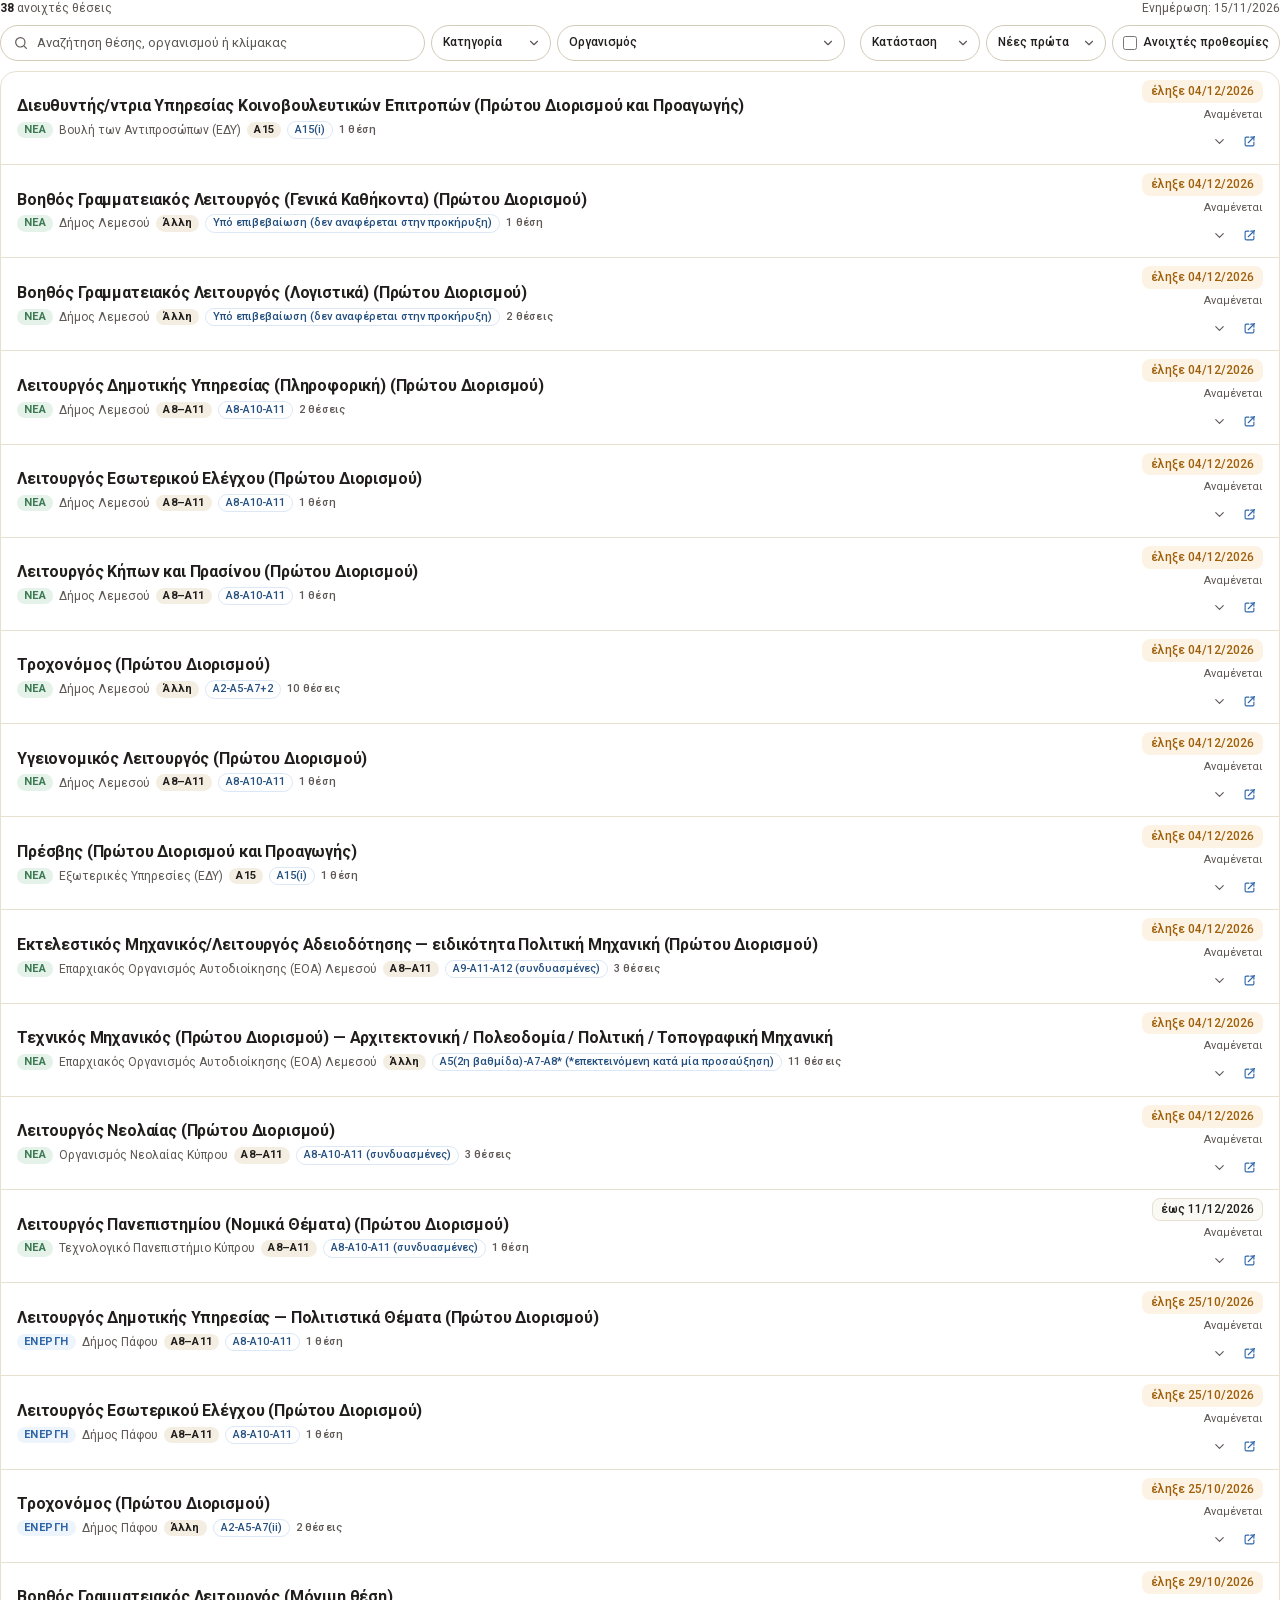
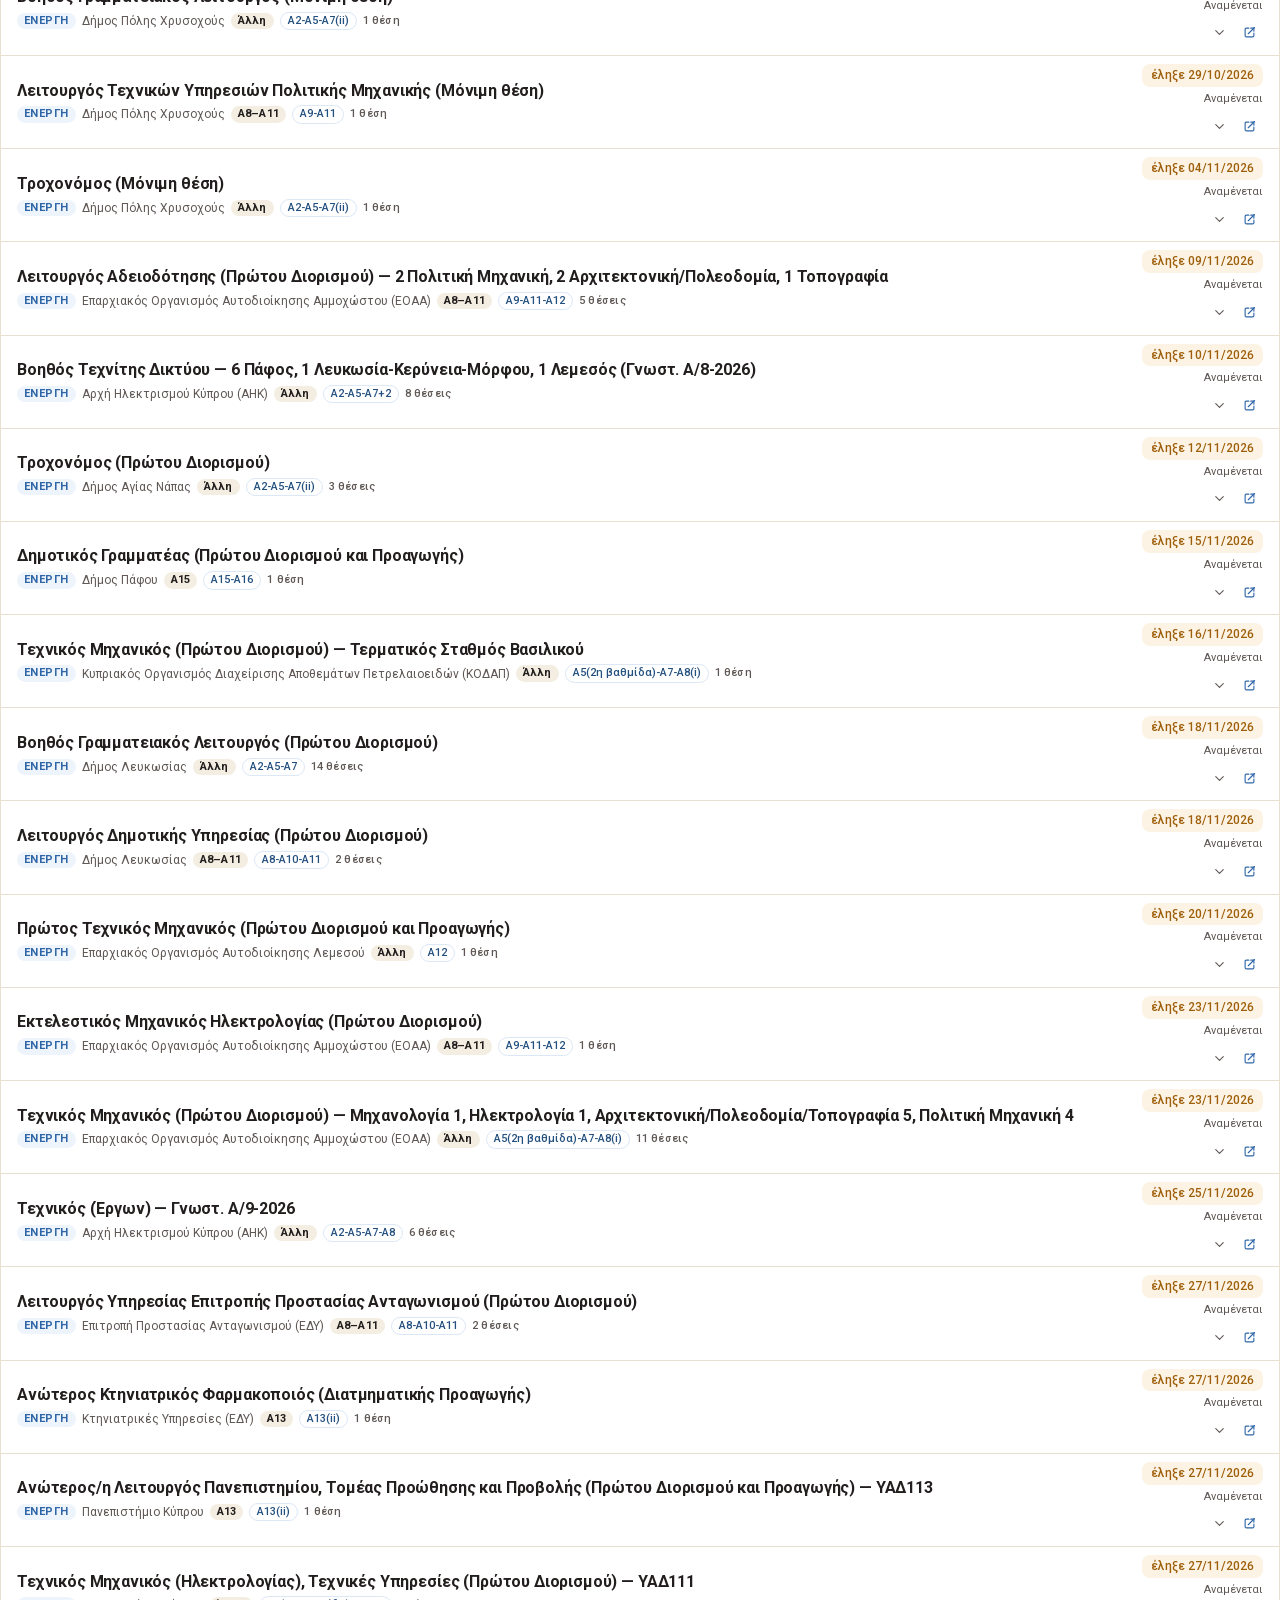
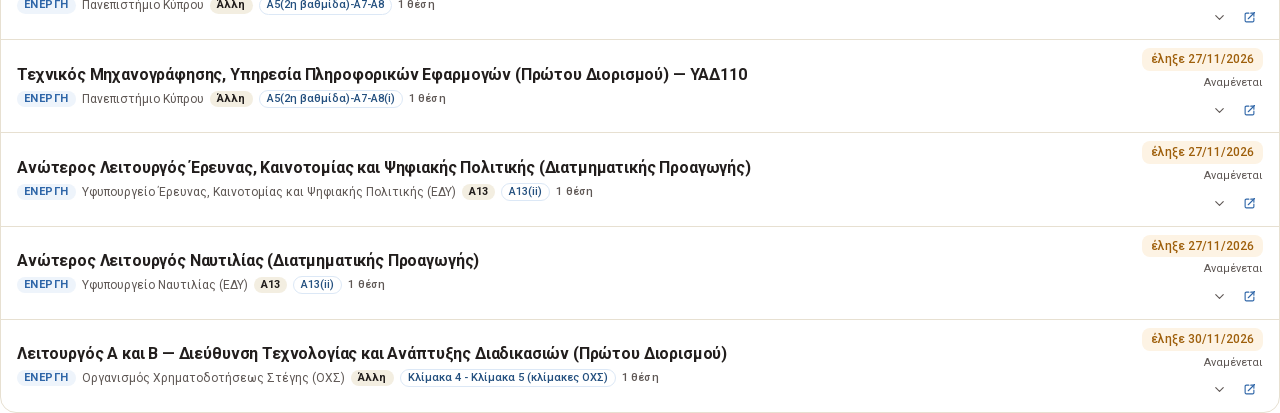
==== commit 0138e7b9: "Update SiGrow theseis listings (38 posts, 15/11/2026)." ====
--- a/index.html
+++ b/index.html
@@ -9,7 +9,7 @@
 </head>
 <body class="sgr-th-iframe">
   <div id="theseis-app" class="sgr-th-root"></div>
-  <script>window.SIGROW_THESEIS_DATA = {"version": 1, "generated_at": "2026-11-15T22:24:57+02:00", "generated_at_display": "15/11/2026", "timezone": "Asia/Nicosia", "source_run": "2026-11-13", "count": 38, "posts": [{"id": "psc-2026-dir-koinov", "title": "Διευθυντής/ντρια Υπηρεσίας Κοινοβουλευτικών Επιτροπών (Πρώτου Διορισμού και Προαγωγής)", "organisation": "Βουλή των Αντιπροσώπων (ΕΔΥ)", "scale": "Α15(i)", "category": "Α15", "positions": "1", "deadline": "04/12/2026", "exam_status": "Pending", "exam_date": "", "tag": "NEW", "gazette": "ΕΕ 5905 (13/11/2026), Αρ. 1974", "link": "https://www.psc.gov.cy/psc/psc.nsf/All/35E01451C5B57D2AC2258EAE00279509/$file/%CE%94%CE%99%CE%95%CE%A5%CE%98%CE%A5%CE%9D%CE%A4%CE%97%CE%A3%20%CE%A5%CE%A0%CE%97%CE%A1%CE%95%CE%A3%CE%99%CE%91%CE%A3%20%CE%9A%CE%9F%CE%99%CE%9D%CE%9F%CE%92%CE%9F%CE%A5%CE%9B%CE%95%CE%A5%CE%A4%CE%99%CE%9A%CE%A9%CE%9D%20%CE%95%CE%A0%CE%99%CE%A4%CE%A1%CE%9F%CE%A0%CE%A9%CE%9D%20%20new.pdf?OpenElement", "published": "13/11/2026"}, {"id": "lim-2026-bgl-genika", "title": "Βοηθός Γραμματειακός Λειτουργός (Γενικά Καθήκοντα) (Πρώτου Διορισμού)", "organisation": "Δήμος Λεμεσού", "scale": "Υπό επιβεβαίωση (δεν αναφέρεται στην προκήρυξη)", "category": "Άλλη", "positions": "1", "deadline": "04/12/2026", "exam_status": "Pending", "exam_date": "", "tag": "NEW", "gazette": "ΕΕ 5905 (13/11/2026), Αρ. 1985 · αιτήσεις: hr@limassol.org.cy", "link": "https://www.mof.gov.cy/mof/gpo/gazette.nsf/All/0E3293CB65B51FCAC2258EAE0022924C/$file/5905%2013%2011%20%202026%20%20KYRIO%20MEROS%20TMIMA%20A.pdf#page=20", "published": "13/11/2026"}, {"id": "lim-2026-bgl-logist", "title": "Βοηθός Γραμματειακός Λειτουργός (Λογιστικά) (Πρώτου Διορισμού)", "organisation": "Δήμος Λεμεσού", "scale": "Υπό επιβεβαίωση (δεν αναφέρεται στην προκήρυξη)", "category": "Άλλη", "positions": "2", "deadline": "04/12/2026", "exam_status": "Pending", "exam_date": "", "tag": "NEW", "gazette": "ΕΕ 5905 (13/11/2026), Αρ. 1985 · αιτήσεις: hr@limassol.org.cy", "link": "https://www.mof.gov.cy/mof/gpo/gazette.nsf/All/0E3293CB65B51FCAC2258EAE0022924C/$file/5905%2013%2011%20%202026%20%20KYRIO%20MEROS%20TMIMA%20A.pdf#page=20", "published": "13/11/2026"}, {"id": "lim-2026-pliroforiki", "title": "Λειτουργός Δημοτικής Υπηρεσίας (Πληροφορική) (Πρώτου Διορισμού)", "organisation": "Δήμος Λεμεσού", "scale": "Α8-Α10-Α11", "category": "Α8–Α11", "positions": "2", "deadline": "04/12/2026", "exam_status": "Pending", "exam_date": "", "tag": "NEW", "gazette": "ΕΕ 5905 (13/11/2026), Αρ. 1985 · αιτήσεις: hr@limassol.org.cy", "link": "https://www.mof.gov.cy/mof/gpo/gazette.nsf/All/0E3293CB65B51FCAC2258EAE0022924C/$file/5905%2013%2011%20%202026%20%20KYRIO%20MEROS%20TMIMA%20A.pdf#page=20", "published": "13/11/2026"}, {"id": "lim-2026-esel", "title": "Λειτουργός Εσωτερικού Ελέγχου (Πρώτου Διορισμού)", "organisation": "Δήμος Λεμεσού", "scale": "Α8-Α10-Α11", "category": "Α8–Α11", "positions": "1", "deadline": "04/12/2026", "exam_status": "Pending", "exam_date": "", "tag": "NEW", "gazette": "ΕΕ 5905 (13/11/2026), Αρ. 1985 · αιτήσεις: hr@limassol.org.cy", "link": "https://www.mof.gov.cy/mof/gpo/gazette.nsf/All/0E3293CB65B51FCAC2258EAE0022924C/$file/5905%2013%2011%20%202026%20%20KYRIO%20MEROS%20TMIMA%20A.pdf#page=20", "published": "13/11/2026"}, {"id": "lim-2026-kipoi", "title": "Λειτουργός Κήπων και Πρασίνου (Πρώτου Διορισμού)", "organisation": "Δήμος Λεμεσού", "scale": "Α8-Α10-Α11", "category": "Α8–Α11", "positions": "1", "deadline": "04/12/2026", "exam_status": "Pending", "exam_date": "", "tag": "NEW", "gazette": "ΕΕ 5905 (13/11/2026), Αρ. 1985 · αιτήσεις: hr@limassol.org.cy", "link": "https://www.mof.gov.cy/mof/gpo/gazette.nsf/All/0E3293CB65B51FCAC2258EAE0022924C/$file/5905%2013%2011%20%202026%20%20KYRIO%20MEROS%20TMIMA%20A.pdf#page=20", "published": "13/11/2026"}, {"id": "lim-2026-trochon", "title": "Τροχονόμος (Πρώτου Διορισμού)", "organisation": "Δήμος Λεμεσού", "scale": "Α2-Α5-Α7+2", "category": "Άλλη", "positions": "10", "deadline": "04/12/2026", "exam_status": "Pending", "exam_date": "", "tag": "NEW", "gazette": "ΕΕ 5905 (13/11/2026), Αρ. 1985 · αιτήσεις: hr@limassol.org.cy", "link": "https://www.mof.gov.cy/mof/gpo/gazette.nsf/All/0E3293CB65B51FCAC2258EAE0022924C/$file/5905%2013%2011%20%202026%20%20KYRIO%20MEROS%20TMIMA%20A.pdf#page=20", "published": "13/11/2026"}, {"id": "lim-2026-ygeion", "title": "Υγειονομικός Λειτουργός (Πρώτου Διορισμού)", "organisation": "Δήμος Λεμεσού", "scale": "Α8-Α10-Α11", "category": "Α8–Α11", "positions": "1", "deadline": "04/12/2026", "exam_status": "Pending", "exam_date": "", "tag": "NEW", "gazette": "ΕΕ 5905 (13/11/2026), Αρ. 1985 · αιτήσεις: hr@limassol.org.cy", "link": "https://www.mof.gov.cy/mof/gpo/gazette.nsf/All/0E3293CB65B51FCAC2258EAE0022924C/$file/5905%2013%2011%20%202026%20%20KYRIO%20MEROS%20TMIMA%20A.pdf#page=20", "published": "13/11/2026"}, {"id": "psc-2026-presvis", "title": "Πρέσβης (Πρώτου Διορισμού και Προαγωγής)", "organisation": "Εξωτερικές Υπηρεσίες (ΕΔΥ)", "scale": "Α15(i)", "category": "Α15", "positions": "1", "deadline": "04/12/2026", "exam_status": "Pending", "exam_date": "", "tag": "NEW", "gazette": "ΕΕ 5905 (13/11/2026), Αρ. 1975", "link": "https://www.psc.gov.cy/psc/psc.nsf/All/C7B30B475660E962C2258EAE0027ED39/$file/%CE%A0%CE%A1%CE%95%CE%A3%CE%92%CE%97%CE%A3%20%CE%95%CE%9E%CE%A9%CE%A4%CE%95%CE%A1%CE%99%CE%9A%CE%95%CE%A3%20%CE%A5%CE%A0%CE%97%CE%A1%CE%95%CE%A3%CE%99%CE%95%CE%A3.26.pdf?OpenElement", "published": "13/11/2026"}, {"id": "eoalem-2026-em-adeiod", "title": "Εκτελεστικός Μηχανικός/Λειτουργός Αδειοδότησης — ειδικότητα Πολιτική Μηχανική (Πρώτου Διορισμού)", "organisation": "Επαρχιακός Οργανισμός Αυτοδιοίκησης (ΕΟΑ) Λεμεσού", "scale": "Α9-Α11-Α12 (συνδυασμένες)", "category": "Α8–Α11", "positions": "3", "deadline": "04/12/2026", "exam_status": "Pending", "exam_date": "", "tag": "NEW", "gazette": "ΕΕ 5905 (13/11/2026), Αρ. 1979 · αιτήσεις: eoalemesos.org.cy", "link": "https://www.mof.gov.cy/mof/gpo/gazette.nsf/All/0E3293CB65B51FCAC2258EAE0022924C/$file/5905%2013%2011%20%202026%20%20KYRIO%20MEROS%20TMIMA%20A.pdf#page=12", "published": "13/11/2026"}, {"id": "eoalem-2026-tm11", "title": "Τεχνικός Μηχανικός (Πρώτου Διορισμού) — Αρχιτεκτονική / Πολεοδομία / Πολιτική / Τοπογραφική Μηχανική", "organisation": "Επαρχιακός Οργανισμός Αυτοδιοίκησης (ΕΟΑ) Λεμεσού", "scale": "Α5(2η βαθμίδα)-Α7-Α8* (*επεκτεινόμενη κατά μία προσαύξηση)", "category": "Άλλη", "positions": "11", "deadline": "04/12/2026", "exam_status": "Pending", "exam_date": "", "tag": "NEW", "gazette": "ΕΕ 5905 (13/11/2026), Αρ. 1980 · αιτήσεις: eoalemesos.org.cy", "link": "https://www.mof.gov.cy/mof/gpo/gazette.nsf/All/0E3293CB65B51FCAC2258EAE0022924C/$file/5905%2013%2011%20%202026%20%20KYRIO%20MEROS%20TMIMA%20A.pdf#page=14", "published": "13/11/2026"}, {"id": "onek-2026-leit-neol", "title": "Λειτουργός Νεολαίας (Πρώτου Διορισμού)", "organisation": "Οργανισμός Νεολαίας Κύπρου", "scale": "Α8-Α10-Α11 (συνδυασμένες)", "category": "Α8–Α11", "positions": "3", "deadline": "04/12/2026", "exam_status": "Pending", "exam_date": "", "tag": "NEW", "gazette": "ΕΕ 5905 (13/11/2026), Αρ. 1981 · αιτήσεις: onek.org.cy", "link": "https://www.mof.gov.cy/mof/gpo/gazette.nsf/All/0E3293CB65B51FCAC2258EAE0022924C/$file/5905%2013%2011%20%202026%20%20KYRIO%20MEROS%20TMIMA%20A.pdf#page=16", "published": "13/11/2026"}, {"id": "cut-2026-leit-nomika", "title": "Λειτουργός Πανεπιστημίου (Νομικά Θέματα) (Πρώτου Διορισμού)", "organisation": "Τεχνολογικό Πανεπιστήμιο Κύπρου", "scale": "Α8-Α10-Α11 (συνδυασμένες)", "category": "Α8–Α11", "positions": "1", "deadline": "11/12/2026", "exam_status": "Pending", "exam_date": "", "tag": "NEW", "gazette": "ΕΕ 5905 (13/11/2026), Αρ. 1982 · αιτήσεις: jobs.cut.ac.cy", "link": "https://www.mof.gov.cy/mof/gpo/gazette.nsf/All/0E3293CB65B51FCAC2258EAE0022924C/$file/5905%2013%2011%20%202026%20%20KYRIO%20MEROS%20TMIMA%20A.pdf#page=18", "published": "13/11/2026"}, {"id": "pafos-2026-ldy-politistika", "title": "Λειτουργός Δημοτικής Υπηρεσίας — Πολιτιστικά Θέματα (Πρώτου Διορισμού)", "organisation": "Δήμος Πάφου", "scale": "Α8-Α10-Α11", "category": "Α8–Α11", "positions": "1", "deadline": "25/10/2026", "exam_status": "Pending", "exam_date": "", "tag": "ACTIVE", "gazette": "ΕΕ 5896 (16/10/2026), Αρ. 1804 — αιτήσεις ηλεκτρονικά μέσω ιστοσελίδας Δήμου Πάφου", "link": "https://www.mof.gov.cy/mof/gpo/gazette.nsf/D850B9B73094E06FC2258E92001C1A96/$file/5896%2016%2010%202026%20KYRIO%20MEROS%20TMIMA%20A.pdf#page=13", "published": "16/10/2026"}, {"id": "pafos-2026-lee", "title": "Λειτουργός Εσωτερικού Ελέγχου (Πρώτου Διορισμού)", "organisation": "Δήμος Πάφου", "scale": "Α8-Α10-Α11", "category": "Α8–Α11", "positions": "1", "deadline": "25/10/2026", "exam_status": "Pending", "exam_date": "", "tag": "ACTIVE", "gazette": "ΕΕ 5896 (16/10/2026), Αρ. 1804 — αιτήσεις ηλεκτρονικά μέσω ιστοσελίδας Δήμου Πάφου", "link": "https://www.mof.gov.cy/mof/gpo/gazette.nsf/D850B9B73094E06FC2258E92001C1A96/$file/5896%2016%2010%202026%20KYRIO%20MEROS%20TMIMA%20A.pdf#page=13", "published": "16/10/2026"}, {"id": "pafos-2026-troxonomos", "title": "Τροχονόμος (Πρώτου Διορισμού)", "organisation": "Δήμος Πάφου", "scale": "Α2-Α5-Α7(ii)", "category": "Άλλη", "positions": "2", "deadline": "25/10/2026", "exam_status": "Pending", "exam_date": "", "tag": "ACTIVE", "gazette": "ΕΕ 5896 (16/10/2026), Αρ. 1804 — αιτήσεις ηλεκτρονικά μέσω ιστοσελίδας Δήμου Πάφου", "link": "https://www.mof.gov.cy/mof/gpo/gazette.nsf/D850B9B73094E06FC2258E92001C1A96/$file/5896%2016%2010%202026%20KYRIO%20MEROS%20TMIMA%20A.pdf#page=13", "published": "16/10/2026"}, {"id": "polis-2026-bgl", "title": "Βοηθός Γραμματειακός Λειτουργός (Μόνιμη θέση)", "organisation": "Δήμος Πόλης Χρυσοχούς", "scale": "Α2-Α5-Α7(ii)", "category": "Άλλη", "positions": "1", "deadline": "29/10/2026", "exam_status": "Pending", "exam_date": "", "tag": "ACTIVE", "gazette": "ΕΕ 5896 (16/10/2026), Αρ. 1805 · Προκήρυξη/Πλαίσιο: https://www.polis.org.cy/uploads/News/fc44454tTB.pdf , https://www.polis.org.cy/uploads/News/3a8a4f1a3r.pdf — αιτήσεις στο Κεντρικό Αρχείο του Δήμου έως 12:00", "link": "https://www.mof.gov.cy/mof/gpo/gazette.nsf/D850B9B73094E06FC2258E92001C1A96/$file/5896%2016%2010%202026%20KYRIO%20MEROS%20TMIMA%20A.pdf#page=16", "published": "16/10/2026"}, {"id": "polis-2026-lts-pm", "title": "Λειτουργός Τεχνικών Υπηρεσιών Πολιτικής Μηχανικής (Μόνιμη θέση)", "organisation": "Δήμος Πόλης Χρυσοχούς", "scale": "Α9-Α11", "category": "Α8–Α11", "positions": "1", "deadline": "29/10/2026", "exam_status": "Pending", "exam_date": "", "tag": "ACTIVE", "gazette": "ΕΕ 5896 (16/10/2026), Αρ. 1805 · Προκήρυξη/Πλαίσιο: https://www.polis.org.cy/uploads/News/fdf15btA37.pdf , https://www.polis.org.cy/uploads/News/4576ccb2c4.pdf — αιτήσεις στο Κεντρικό Αρχείο του Δήμου έως 12:00", "link": "https://www.mof.gov.cy/mof/gpo/gazette.nsf/D850B9B73094E06FC2258E92001C1A96/$file/5896%2016%2010%202026%20KYRIO%20MEROS%20TMIMA%20A.pdf#page=16", "published": "16/10/2026"}, {"id": "polis-2026-troxonomos", "title": "Τροχονόμος (Μόνιμη θέση)", "organisation": "Δήμος Πόλης Χρυσοχούς", "scale": "Α2-Α5-Α7(ii)", "category": "Άλλη", "positions": "1", "deadline": "04/11/2026", "exam_status": "Pending", "exam_date": "", "tag": "ACTIVE", "gazette": "ΕΕ 5898 (23/10/2026), Αρ. 1857 · Πλαίσιο: https://www.polis.org.cy/uploads/News/aeae374dc6.pdf — αιτήσεις στο Κεντρικό Αρχείο του Δήμου έως 12:00", "link": "https://www.mof.gov.cy/mof/gpo/gazette.nsf/154FFF5F8192142AC2258E9900243D10/$file/5898%2023%2010%202026%20KYRIO%20MEROS%20TMIMA%20A.pdf#page=34", "published": "23/10/2026"}, {"id": "eoaa-2026-ladeiod", "title": "Λειτουργός Αδειοδότησης (Πρώτου Διορισμού) — 2 Πολιτική Μηχανική, 2 Αρχιτεκτονική/Πολεοδομία, 1 Τοπογραφία", "organisation": "Επαρχιακός Οργανισμός Αυτοδιοίκησης Αμμοχώστου (ΕΟΑΑ)", "scale": "Α9-Α11-Α12", "category": "Α8–Α11", "positions": "5", "deadline": "09/11/2026", "exam_status": "Pending", "exam_date": "", "tag": "ACTIVE", "gazette": "ΕΕ 5896 (16/10/2026), Αρ. 1803 — αιτήσεις μόνο μέσω www.eoaa.org.cy", "link": "https://www.mof.gov.cy/mof/gpo/gazette.nsf/D850B9B73094E06FC2258E92001C1A96/$file/5896%2016%2010%202026%20KYRIO%20MEROS%20TMIMA%20A.pdf#page=11", "published": "16/10/2026"}, {"id": "ahk-2026-a8-btd", "title": "Βοηθός Τεχνίτης Δικτύου — 6 Πάφος, 1 Λευκωσία-Κερύνεια-Μόρφου, 1 Λεμεσός (Γνωστ. Α/8-2026)", "organisation": "Αρχή Ηλεκτρισμού Κύπρου (ΑΗΚ)", "scale": "Α2-Α5-Α7+2", "category": "Άλλη", "positions": "8", "deadline": "10/11/2026", "exam_status": "Pending", "exam_date": "", "tag": "ACTIVE", "gazette": "ΑΗΚ — Γνωστοποίηση Κενών Θέσεων Α/8-2026 (eac.com.cy, Θέσεις Εργασίας, αιτήσεις από 20/10/2026) — ηλεκτρονική αίτηση μέσω ess.eac.com.cy", "link": "https://www.eac.com.cy/Lists/JobOpportunities/Attachments/73/%CE%93%CE%9A%CE%98%20%CE%91-8-2026%20%CE%92.%CE%A4.%CE%94%CE%99%CE%9A%CE%A4%CE%A5%CE%9F%CE%A5-web20.10.26.pdf", "published": "20/10/2026"}, {"id": "agianapa-2026-troxonomos", "title": "Τροχονόμος (Πρώτου Διορισμού)", "organisation": "Δήμος Αγίας Νάπας", "scale": "Α2-Α5-Α7(ii)", "category": "Άλλη", "positions": "3", "deadline": "12/11/2026", "exam_status": "Pending", "exam_date": "", "tag": "ACTIVE", "gazette": "ΕΕ 5898 (23/10/2026), Αρ. 1856 — αιτήσεις σε κλειστό φάκελο στον Δήμο Αγίας Νάπας έως 12:00, έντυπο www.agianapa.org.cy", "link": "https://www.mof.gov.cy/mof/gpo/gazette.nsf/154FFF5F8192142AC2258E9900243D10/$file/5898%2023%2010%202026%20KYRIO%20MEROS%20TMIMA%20A.pdf#page=30", "published": "23/10/2026"}, {"id": "pafos-2026-dim-grammateas", "title": "Δημοτικός Γραμματέας (Πρώτου Διορισμού και Προαγωγής)", "organisation": "Δήμος Πάφου", "scale": "Α15-Α16", "category": "Α15", "positions": "1", "deadline": "15/11/2026", "exam_status": "Pending", "exam_date": "", "tag": "ACTIVE", "gazette": "ΕΕ 5899 (30/10/2026), Αρ. 1899 — αιτήσεις ηλεκτρονικά μέσω pafos.org.cy έως 23:59", "link": "https://www.mof.gov.cy/mof/gpo/gazette.nsf/D83E22E3E4C63BBAC2258EA000223A5E/$file/5899%2030%2010%202026%20KYRIO%20MEROS%20TMIMA%20A.pdf#page=26", "published": "30/10/2026"}, {"id": "kodap-2026-tm", "title": "Τεχνικός Μηχανικός (Πρώτου Διορισμού) — Τερματικός Σταθμός Βασιλικού", "organisation": "Κυπριακός Οργανισμός Διαχείρισης Αποθεμάτων Πετρελαιοειδών (ΚΟΔΑΠ)", "scale": "Α5(2η βαθμίδα)-Α7-Α8(i)", "category": "Άλλη", "positions": "1", "deadline": "16/11/2026", "exam_status": "Pending", "exam_date": "", "tag": "ACTIVE", "gazette": "ΕΕ 5898 (23/10/2026), Αρ. 1853 · Παράταση προθεσμίας: ΕΕ 5900 (06/11/2026), Αρ. 1949", "link": "https://www.mof.gov.cy/mof/gpo/gazette.nsf/154FFF5F8192142AC2258E9900243D10/$file/5898%2023%2010%202026%20KYRIO%20MEROS%20TMIMA%20A.pdf#page=25", "published": "23/10/2026"}, {"id": "lefkosia-2026-bgl", "title": "Βοηθός Γραμματειακός Λειτουργός (Πρώτου Διορισμού)", "organisation": "Δήμος Λευκωσίας", "scale": "Α2-Α5-Α7", "category": "Άλλη", "positions": "14", "deadline": "18/11/2026", "exam_status": "Pending", "exam_date": "", "tag": "ACTIVE", "gazette": "ΕΕ 5899 (30/10/2026), Αρ. 1898 — αιτήσεις έως 14:00", "link": "https://www.mof.gov.cy/mof/gpo/gazette.nsf/D83E22E3E4C63BBAC2258EA000223A5E/$file/5899%2030%2010%202026%20KYRIO%20MEROS%20TMIMA%20A.pdf#page=23", "published": "30/10/2026"}, {"id": "lefkosia-2026-ldy", "title": "Λειτουργός Δημοτικής Υπηρεσίας (Πρώτου Διορισμού)", "organisation": "Δήμος Λευκωσίας", "scale": "Α8-Α10-Α11", "category": "Α8–Α11", "positions": "2", "deadline": "18/11/2026", "exam_status": "Pending", "exam_date": "", "tag": "ACTIVE", "gazette": "ΕΕ 5899 (30/10/2026), Αρ. 1897 — αιτήσεις έως 14:00", "link": "https://www.mof.gov.cy/mof/gpo/gazette.nsf/D83E22E3E4C63BBAC2258EA000223A5E/$file/5899%2030%2010%202026%20KYRIO%20MEROS%20TMIMA%20A.pdf#page=19", "published": "30/10/2026"}, {"id": "eoalem-2026-ptm", "title": "Πρώτος Τεχνικός Μηχανικός (Πρώτου Διορισμού και Προαγωγής)", "organisation": "Επαρχιακός Οργανισμός Αυτοδιοίκησης Λεμεσού", "scale": "Α12", "category": "Άλλη", "positions": "1", "deadline": "20/11/2026", "exam_status": "Pending", "exam_date": "", "tag": "ACTIVE", "gazette": "ΕΕ 5900 (06/11/2026), Αρ. 1947", "link": "https://www.mof.gov.cy/mof/gpo/gazette.nsf/All/7ADE899170331AE7C2258EA70021EB87/$file/5900%206%2011%20%202026%20%20KYRIO%20MEROS%20TMIMA%20A.pdf#page=25", "published": "06/11/2026"}, {"id": "eoaa-2026-em-ilektr", "title": "Εκτελεστικός Μηχανικός Ηλεκτρολογίας (Πρώτου Διορισμού)", "organisation": "Επαρχιακός Οργανισμός Αυτοδιοίκησης Αμμοχώστου (ΕΟΑΑ)", "scale": "Α9-Α11-Α12", "category": "Α8–Α11", "positions": "1", "deadline": "23/11/2026", "exam_status": "Pending", "exam_date": "", "tag": "ACTIVE", "gazette": "ΕΕ 5899 (30/10/2026), Αρ. 1895 — επαναπροκήρυξη μετά την ανάκληση της θέσης Πολιτικής Μηχανικής (Αρ. 1900)· αιτήσεις μέσω www.eoaa.org.cy έως 12:00", "link": "https://www.mof.gov.cy/mof/gpo/gazette.nsf/D83E22E3E4C63BBAC2258EA000223A5E/$file/5899%2030%2010%202026%20KYRIO%20MEROS%20TMIMA%20A.pdf#page=14", "published": "30/10/2026"}, {"id": "eoaa-2026-tm", "title": "Τεχνικός Μηχανικός (Πρώτου Διορισμού) — Μηχανολογία 1, Ηλεκτρολογία 1, Αρχιτεκτονική/Πολεοδομία/Τοπογραφία 5, Πολιτική Μηχανική 4", "organisation": "Επαρχιακός Οργανισμός Αυτοδιοίκησης Αμμοχώστου (ΕΟΑΑ)", "scale": "Α5(2η βαθμίδα)-Α7-Α8(i)", "category": "Άλλη", "positions": "11", "deadline": "23/11/2026", "exam_status": "Pending", "exam_date": "", "tag": "ACTIVE", "gazette": "ΕΕ 5899 (30/10/2026), Αρ. 1896 — αιτήσεις μέσω www.eoaa.org.cy έως 12:00", "link": "https://www.mof.gov.cy/mof/gpo/gazette.nsf/D83E22E3E4C63BBAC2258EA000223A5E/$file/5899%2030%2010%202026%20KYRIO%20MEROS%20TMIMA%20A.pdf#page=16", "published": "30/10/2026"}, {"id": "ahk-2026-a9-te", "title": "Τεχνικός (Έργων) — Γνωστ. Α/9-2026", "organisation": "Αρχή Ηλεκτρισμού Κύπρου (ΑΗΚ)", "scale": "Α2-Α5-Α7-Α8", "category": "Άλλη", "positions": "6", "deadline": "25/11/2026", "exam_status": "Pending", "exam_date": "", "tag": "ACTIVE", "gazette": "ΕΕ 5900 (06/11/2026), Αρ. 1943 — eac.com.cy JobOpeningViewer pid=74", "link": "https://www.eac.com.cy/Lists/JobOpportunities/Attachments/74/%CE%93%CE%9A%CE%98%20%CE%91-9-2026-%CE%A4%CE%95%CE%A7%CE%9D%CE%99%CE%9A%CE%9F%CE%A3%28%CE%95%CE%A1%CE%93%CE%A9%CE%9D%29%20web4.11.26.pdf", "published": "06/11/2026"}, {"id": "psc-2026-epa-leit", "title": "Λειτουργός Υπηρεσίας Επιτροπής Προστασίας Ανταγωνισμού (Πρώτου Διορισμού)", "organisation": "Επιτροπή Προστασίας Ανταγωνισμού (ΕΔΥ)", "scale": "Α8-Α10-Α11", "category": "Α8–Α11", "positions": "2", "deadline": "27/11/2026", "exam_status": "Pending", "exam_date": "", "tag": "ACTIVE", "gazette": "ΕΕ 5900 (06/11/2026), Αρ. 1935", "link": "https://www.psc.gov.cy/psc/psc.nsf/All/4093A94F54C6F667C2258EA70027662B/$file/%CE%9B%CE%95%CE%99%CE%A4%CE%9F%CE%A5%CE%A1%CE%93%CE%9F%CE%A3%20%CE%A5%CE%A0.%20%CE%95%CE%A0%CE%99%CE%A4%CE%A1%CE%9F%CE%A0%CE%97%CE%A3%20%CE%A0%CE%A1%CE%9F%CE%A3%CE%A4%CE%91%CE%A3%CE%99%CE%91%CE%A3%20%CE%91%CE%9D%CE%A4%CE%91%CE%93%CE%A9%CE%9D%CE%99%CE%A3%CE%9C%CE%9F%CE%A5%2C%20%CE%95%CE%A0%CE%91.pdf?OpenElement", "published": "06/11/2026"}, {"id": "psc-2026-al-ktinfarm", "title": "Ανώτερος Κτηνιατρικός Φαρμακοποιός (Διατμηματικής Προαγωγής)", "organisation": "Κτηνιατρικές Υπηρεσίες (ΕΔΥ)", "scale": "Α13(ii)", "category": "Α13", "positions": "1", "deadline": "27/11/2026", "exam_status": "Pending", "exam_date": "", "tag": "ACTIVE", "gazette": "ΕΕ 5900 (06/11/2026), Αρ. 1938", "link": "https://www.psc.gov.cy/psc/psc.nsf/All/EC493788EEDAB0EEC2258EA70028CC30/$file/%CE%91%CE%9D%CE%A9%CE%A4%CE%95%CE%A1%CE%9F%CE%A3%20%CE%9A%CE%A4%CE%97%CE%9D%CE%99%CE%91%CE%A4%CE%A1%CE%99%CE%9A%CE%9F%CE%A3%20%CE%A6%CE%91%CE%A1%CE%9C%CE%91%CE%9A%CE%9F%CE%A0%CE%9F%CE%99%CE%9F%CE%A3%2C%20%CE%9A%CE%A4%CE%97N%CE%99%CE%91%CE%A4%CE%A1%CE%99%CE%9A%CE%95%CE%A3%20%CE%A5%CE%A0%CE%97%CE%A1%CE%95%CE%A3%CE%99%CE%95%CE%A3.pdf?OpenElement", "published": "06/11/2026"}, {"id": "ucy-2026-al-tpp-yad113", "title": "Ανώτερος/η Λειτουργός Πανεπιστημίου, Τομέας Προώθησης και Προβολής (Πρώτου Διορισμού και Προαγωγής) — ΥΑΔ113", "organisation": "Πανεπιστήμιο Κύπρου", "scale": "Α13(ii)", "category": "Α13", "positions": "1", "deadline": "27/11/2026", "exam_status": "Pending", "exam_date": "", "tag": "ACTIVE", "gazette": "ΕΕ 5900 (06/11/2026), Αρ. 1942 — ucy.ac.cy/administrative-staff ΥΑΔ113", "link": "https://www.ucy.ac.cy/administrative-staff/", "published": "06/11/2026"}, {"id": "ucy-2026-tm-ilektr", "title": "Τεχνικός Μηχανικός (Ηλεκτρολογίας), Τεχνικές Υπηρεσίες (Πρώτου Διορισμού) — ΥΑΔ111", "organisation": "Πανεπιστήμιο Κύπρου", "scale": "Α5(2η βαθμίδα)-Α7-Α8", "category": "Άλλη", "positions": "1", "deadline": "27/11/2026", "exam_status": "Pending", "exam_date": "", "tag": "ACTIVE", "gazette": "ΕΕ 5896 (16/10/2026), Αρ. 1806 / ΥΑΔ111 · Παράταση προθεσμίας: ΕΕ 5900 (06/11/2026), Αρ. 1942", "link": "https://www.ucy.ac.cy/hr/wp-content/uploads/sites/253/2026/10/%CE%A5%CE%91%CE%94111-%CE%98%CE%AD%CF%83%CE%B7-%CE%A4%CE%B5%CF%87%CE%BD.-%CE%9C%CE%B7%CF%87.-%CE%A4.%CE%A5.-%CE%A5%CE%91%CE%94111-2026-15102026.pdf", "published": "16/10/2026"}, {"id": "ucy-2026-tm-mich", "title": "Τεχνικός Μηχανογράφησης, Υπηρεσία Πληροφορικών Εφαρμογών (Πρώτου Διορισμού) — ΥΑΔ110", "organisation": "Πανεπιστήμιο Κύπρου", "scale": "Α5(2η βαθμίδα)-Α7-Α8(i)", "category": "Άλλη", "positions": "1", "deadline": "27/11/2026", "exam_status": "Pending", "exam_date": "", "tag": "ACTIVE", "gazette": "ΕΕ 5900 (06/11/2026), Αρ. 1942 — ucy.ac.cy/administrative-staff ΥΑΔ110", "link": "https://www.ucy.ac.cy/administrative-staff/", "published": "06/11/2026"}, {"id": "psc-2026-al-erevna", "title": "Ανώτερος Λειτουργός Έρευνας, Καινοτομίας και Ψηφιακής Πολιτικής (Διατμηματικής Προαγωγής)", "organisation": "Υφυπουργείο Έρευνας, Καινοτομίας και Ψηφιακής Πολιτικής (ΕΔΥ)", "scale": "Α13(ii)", "category": "Α13", "positions": "1", "deadline": "27/11/2026", "exam_status": "Pending", "exam_date": "", "tag": "ACTIVE", "gazette": "ΕΕ 5900 (06/11/2026), Αρ. 1936", "link": "https://www.psc.gov.cy/psc/psc.nsf/All/CFA04B0D7E0E114CC2258EA700285B91/$file/%CE%91%CE%9D%CE%A9%CE%A4%CE%95%CE%A1%CE%9F%CE%A5%20%CE%9B%CE%95%CE%99%CE%A4%CE%9F%CE%A5%CE%A1%CE%93%CE%9F%CE%A5%20%CE%88%CE%A1%CE%95%CE%A5%CE%9D%CE%91%CE%A3%2C%20%CE%9A%CE%91%CE%99%CE%9D%CE%9F%CE%A4%CE%9F%CE%9C%CE%99%CE%91%CE%A3%20%CE%9A%CE%91%CE%99%20%CE%A8%CE%97%CE%A6%CE%99%CE%91%CE%9A%CE%97%CE%A3%20%CE%A0%CE%9F%CE%9B%CE%99%CE%A4%CE%99%CE%9A%CE%97%CE%A3.pdf?OpenElement", "published": "06/11/2026"}, {"id": "psc-2026-al-nautilia", "title": "Ανώτερος Λειτουργός Ναυτιλίας (Διατμηματικής Προαγωγής)", "organisation": "Υφυπουργείο Ναυτιλίας (ΕΔΥ)", "scale": "Α13(ii)", "category": "Α13", "positions": "1", "deadline": "27/11/2026", "exam_status": "Pending", "exam_date": "", "tag": "ACTIVE", "gazette": "ΕΕ 5900 (06/11/2026), Αρ. 1937", "link": "https://www.psc.gov.cy/psc/psc.nsf/All/AD6802F4246456ADC2258EA700289FCF/$file/%CE%91%CE%9D%CE%A9%CE%A4%CE%95%CE%A1%CE%9F%CE%A3%20%CE%9B%CE%95%CE%99%CE%A4%CE%9F%CE%A5%CE%A1%CE%93%CE%9F%CE%A3%20%CE%9D%CE%91%CE%A5%CE%A4%CE%99%CE%9B%CE%99%CE%91%CE%A3%2C%20%CE%A5%CE%A6%CE%A5%CE%A0%CE%9F%CE%A5%CE%A1%CE%93%CE%95%CE%99%CE%9F%20%CE%9D%CE%91%CE%A5%CE%A4%CE%99%CE%9B%CE%99%CE%91%CE%A3.pdf?OpenElement", "published": "06/11/2026"}, {"id": "ohs-2026-leit-ab-tech", "title": "Λειτουργός Α και Β — Διεύθυνση Τεχνολογίας και Ανάπτυξης Διαδικασιών (Πρώτου Διορισμού)", "organisation": "Οργανισμός Χρηματοδοτήσεως Στέγης (ΟΧΣ)", "scale": "Κλίμακα 4 - Κλίμακα 5 (κλίμακες ΟΧΣ)", "category": "Άλλη", "positions": "1", "deadline": "30/11/2026", "exam_status": "Pending", "exam_date": "", "tag": "ACTIVE", "gazette": "ΕΕ 5899 (30/10/2026), Αρ. 1893 — αιτήσεις ηλεκτρονικά μέσω www.hfc.com.cy", "link": "https://www.mof.gov.cy/mof/gpo/gazette.nsf/D83E22E3E4C63BBAC2258EA000223A5E/$file/5899%2030%2010%202026%20KYRIO%20MEROS%20TMIMA%20A.pdf#page=9", "published": "30/10/2026"}]};</script>
+  <script>window.SIGROW_THESEIS_DATA = {"version": 1, "generated_at": "2026-11-15T22:55:20+02:00", "generated_at_display": "15/11/2026", "timezone": "Asia/Nicosia", "source_run": "2026-11-13", "count": 38, "posts": [{"id": "psc-2026-dir-koinov", "title": "Διευθυντής/ντρια Υπηρεσίας Κοινοβουλευτικών Επιτροπών (Πρώτου Διορισμού και Προαγωγής)", "organisation": "Βουλή των Αντιπροσώπων (ΕΔΥ)", "scale": "Α15(i)", "category": "Α15", "positions": "1", "deadline": "04/12/2026", "exam_status": "Pending", "exam_date": "", "tag": "NEW", "gazette": "ΕΕ 5905 (13/11/2026), Αρ. 1974", "link": "https://www.psc.gov.cy/psc/psc.nsf/All/35E01451C5B57D2AC2258EAE00279509/$file/%CE%94%CE%99%CE%95%CE%A5%CE%98%CE%A5%CE%9D%CE%A4%CE%97%CE%A3%20%CE%A5%CE%A0%CE%97%CE%A1%CE%95%CE%A3%CE%99%CE%91%CE%A3%20%CE%9A%CE%9F%CE%99%CE%9D%CE%9F%CE%92%CE%9F%CE%A5%CE%9B%CE%95%CE%A5%CE%A4%CE%99%CE%9A%CE%A9%CE%9D%20%CE%95%CE%A0%CE%99%CE%A4%CE%A1%CE%9F%CE%A0%CE%A9%CE%9D%20%20new.pdf?OpenElement", "published": "13/11/2026"}, {"id": "lim-2026-bgl-genika", "title": "Βοηθός Γραμματειακός Λειτουργός (Γενικά Καθήκοντα) (Πρώτου Διορισμού)", "organisation": "Δήμος Λεμεσού", "scale": "Υπό επιβεβαίωση (δεν αναφέρεται στην προκήρυξη)", "category": "Άλλη", "positions": "1", "deadline": "04/12/2026", "exam_status": "Pending", "exam_date": "", "tag": "NEW", "gazette": "ΕΕ 5905 (13/11/2026), Αρ. 1985 · αιτήσεις: hr@limassol.org.cy", "link": "https://www.mof.gov.cy/mof/gpo/gazette.nsf/All/0E3293CB65B51FCAC2258EAE0022924C/$file/5905%2013%2011%20%202026%20%20KYRIO%20MEROS%20TMIMA%20A.pdf#page=20", "published": "13/11/2026"}, {"id": "lim-2026-bgl-logist", "title": "Βοηθός Γραμματειακός Λειτουργός (Λογιστικά) (Πρώτου Διορισμού)", "organisation": "Δήμος Λεμεσού", "scale": "Υπό επιβεβαίωση (δεν αναφέρεται στην προκήρυξη)", "category": "Άλλη", "positions": "2", "deadline": "04/12/2026", "exam_status": "Pending", "exam_date": "", "tag": "NEW", "gazette": "ΕΕ 5905 (13/11/2026), Αρ. 1985 · αιτήσεις: hr@limassol.org.cy", "link": "https://www.mof.gov.cy/mof/gpo/gazette.nsf/All/0E3293CB65B51FCAC2258EAE0022924C/$file/5905%2013%2011%20%202026%20%20KYRIO%20MEROS%20TMIMA%20A.pdf#page=20", "published": "13/11/2026"}, {"id": "lim-2026-pliroforiki", "title": "Λειτουργός Δημοτικής Υπηρεσίας (Πληροφορική) (Πρώτου Διορισμού)", "organisation": "Δήμος Λεμεσού", "scale": "Α8-Α10-Α11", "category": "Α8–Α11", "positions": "2", "deadline": "04/12/2026", "exam_status": "Pending", "exam_date": "", "tag": "NEW", "gazette": "ΕΕ 5905 (13/11/2026), Αρ. 1985 · αιτήσεις: hr@limassol.org.cy", "link": "https://www.mof.gov.cy/mof/gpo/gazette.nsf/All/0E3293CB65B51FCAC2258EAE0022924C/$file/5905%2013%2011%20%202026%20%20KYRIO%20MEROS%20TMIMA%20A.pdf#page=20", "published": "13/11/2026"}, {"id": "lim-2026-esel", "title": "Λειτουργός Εσωτερικού Ελέγχου (Πρώτου Διορισμού)", "organisation": "Δήμος Λεμεσού", "scale": "Α8-Α10-Α11", "category": "Α8–Α11", "positions": "1", "deadline": "04/12/2026", "exam_status": "Pending", "exam_date": "", "tag": "NEW", "gazette": "ΕΕ 5905 (13/11/2026), Αρ. 1985 · αιτήσεις: hr@limassol.org.cy", "link": "https://www.mof.gov.cy/mof/gpo/gazette.nsf/All/0E3293CB65B51FCAC2258EAE0022924C/$file/5905%2013%2011%20%202026%20%20KYRIO%20MEROS%20TMIMA%20A.pdf#page=20", "published": "13/11/2026"}, {"id": "lim-2026-kipoi", "title": "Λειτουργός Κήπων και Πρασίνου (Πρώτου Διορισμού)", "organisation": "Δήμος Λεμεσού", "scale": "Α8-Α10-Α11", "category": "Α8–Α11", "positions": "1", "deadline": "04/12/2026", "exam_status": "Pending", "exam_date": "", "tag": "NEW", "gazette": "ΕΕ 5905 (13/11/2026), Αρ. 1985 · αιτήσεις: hr@limassol.org.cy", "link": "https://www.mof.gov.cy/mof/gpo/gazette.nsf/All/0E3293CB65B51FCAC2258EAE0022924C/$file/5905%2013%2011%20%202026%20%20KYRIO%20MEROS%20TMIMA%20A.pdf#page=20", "published": "13/11/2026"}, {"id": "lim-2026-trochon", "title": "Τροχονόμος (Πρώτου Διορισμού)", "organisation": "Δήμος Λεμεσού", "scale": "Α2-Α5-Α7+2", "category": "Άλλη", "positions": "10", "deadline": "04/12/2026", "exam_status": "Pending", "exam_date": "", "tag": "NEW", "gazette": "ΕΕ 5905 (13/11/2026), Αρ. 1985 · αιτήσεις: hr@limassol.org.cy", "link": "https://www.mof.gov.cy/mof/gpo/gazette.nsf/All/0E3293CB65B51FCAC2258EAE0022924C/$file/5905%2013%2011%20%202026%20%20KYRIO%20MEROS%20TMIMA%20A.pdf#page=20", "published": "13/11/2026"}, {"id": "lim-2026-ygeion", "title": "Υγειονομικός Λειτουργός (Πρώτου Διορισμού)", "organisation": "Δήμος Λεμεσού", "scale": "Α8-Α10-Α11", "category": "Α8–Α11", "positions": "1", "deadline": "04/12/2026", "exam_status": "Pending", "exam_date": "", "tag": "NEW", "gazette": "ΕΕ 5905 (13/11/2026), Αρ. 1985 · αιτήσεις: hr@limassol.org.cy", "link": "https://www.mof.gov.cy/mof/gpo/gazette.nsf/All/0E3293CB65B51FCAC2258EAE0022924C/$file/5905%2013%2011%20%202026%20%20KYRIO%20MEROS%20TMIMA%20A.pdf#page=20", "published": "13/11/2026"}, {"id": "psc-2026-presvis", "title": "Πρέσβης (Πρώτου Διορισμού και Προαγωγής)", "organisation": "Εξωτερικές Υπηρεσίες (ΕΔΥ)", "scale": "Α15(i)", "category": "Α15", "positions": "1", "deadline": "04/12/2026", "exam_status": "Pending", "exam_date": "", "tag": "NEW", "gazette": "ΕΕ 5905 (13/11/2026), Αρ. 1975", "link": "https://www.psc.gov.cy/psc/psc.nsf/All/C7B30B475660E962C2258EAE0027ED39/$file/%CE%A0%CE%A1%CE%95%CE%A3%CE%92%CE%97%CE%A3%20%CE%95%CE%9E%CE%A9%CE%A4%CE%95%CE%A1%CE%99%CE%9A%CE%95%CE%A3%20%CE%A5%CE%A0%CE%97%CE%A1%CE%95%CE%A3%CE%99%CE%95%CE%A3.26.pdf?OpenElement", "published": "13/11/2026"}, {"id": "eoalem-2026-em-adeiod", "title": "Εκτελεστικός Μηχανικός/Λειτουργός Αδειοδότησης — ειδικότητα Πολιτική Μηχανική (Πρώτου Διορισμού)", "organisation": "Επαρχιακός Οργανισμός Αυτοδιοίκησης (ΕΟΑ) Λεμεσού", "scale": "Α9-Α11-Α12 (συνδυασμένες)", "category": "Α8–Α11", "positions": "3", "deadline": "04/12/2026", "exam_status": "Pending", "exam_date": "", "tag": "NEW", "gazette": "ΕΕ 5905 (13/11/2026), Αρ. 1979 · αιτήσεις: eoalemesos.org.cy", "link": "https://www.mof.gov.cy/mof/gpo/gazette.nsf/All/0E3293CB65B51FCAC2258EAE0022924C/$file/5905%2013%2011%20%202026%20%20KYRIO%20MEROS%20TMIMA%20A.pdf#page=12", "published": "13/11/2026"}, {"id": "eoalem-2026-tm11", "title": "Τεχνικός Μηχανικός (Πρώτου Διορισμού) — Αρχιτεκτονική / Πολεοδομία / Πολιτική / Τοπογραφική Μηχανική", "organisation": "Επαρχιακός Οργανισμός Αυτοδιοίκησης (ΕΟΑ) Λεμεσού", "scale": "Α5(2η βαθμίδα)-Α7-Α8* (*επεκτεινόμενη κατά μία προσαύξηση)", "category": "Άλλη", "positions": "11", "deadline": "04/12/2026", "exam_status": "Pending", "exam_date": "", "tag": "NEW", "gazette": "ΕΕ 5905 (13/11/2026), Αρ. 1980 · αιτήσεις: eoalemesos.org.cy", "link": "https://www.mof.gov.cy/mof/gpo/gazette.nsf/All/0E3293CB65B51FCAC2258EAE0022924C/$file/5905%2013%2011%20%202026%20%20KYRIO%20MEROS%20TMIMA%20A.pdf#page=14", "published": "13/11/2026"}, {"id": "onek-2026-leit-neol", "title": "Λειτουργός Νεολαίας (Πρώτου Διορισμού)", "organisation": "Οργανισμός Νεολαίας Κύπρου", "scale": "Α8-Α10-Α11 (συνδυασμένες)", "category": "Α8–Α11", "positions": "3", "deadline": "04/12/2026", "exam_status": "Pending", "exam_date": "", "tag": "NEW", "gazette": "ΕΕ 5905 (13/11/2026), Αρ. 1981 · αιτήσεις: onek.org.cy", "link": "https://www.mof.gov.cy/mof/gpo/gazette.nsf/All/0E3293CB65B51FCAC2258EAE0022924C/$file/5905%2013%2011%20%202026%20%20KYRIO%20MEROS%20TMIMA%20A.pdf#page=16", "published": "13/11/2026"}, {"id": "cut-2026-leit-nomika", "title": "Λειτουργός Πανεπιστημίου (Νομικά Θέματα) (Πρώτου Διορισμού)", "organisation": "Τεχνολογικό Πανεπιστήμιο Κύπρου", "scale": "Α8-Α10-Α11 (συνδυασμένες)", "category": "Α8–Α11", "positions": "1", "deadline": "11/12/2026", "exam_status": "Pending", "exam_date": "", "tag": "NEW", "gazette": "ΕΕ 5905 (13/11/2026), Αρ. 1982 · αιτήσεις: jobs.cut.ac.cy", "link": "https://www.mof.gov.cy/mof/gpo/gazette.nsf/All/0E3293CB65B51FCAC2258EAE0022924C/$file/5905%2013%2011%20%202026%20%20KYRIO%20MEROS%20TMIMA%20A.pdf#page=18", "published": "13/11/2026"}, {"id": "pafos-2026-ldy-politistika", "title": "Λειτουργός Δημοτικής Υπηρεσίας — Πολιτιστικά Θέματα (Πρώτου Διορισμού)", "organisation": "Δήμος Πάφου", "scale": "Α8-Α10-Α11", "category": "Α8–Α11", "positions": "1", "deadline": "25/10/2026", "exam_status": "Pending", "exam_date": "", "tag": "ACTIVE", "gazette": "ΕΕ 5896 (16/10/2026), Αρ. 1804 — αιτήσεις ηλεκτρονικά μέσω ιστοσελίδας Δήμου Πάφου", "link": "https://www.mof.gov.cy/mof/gpo/gazette.nsf/D850B9B73094E06FC2258E92001C1A96/$file/5896%2016%2010%202026%20KYRIO%20MEROS%20TMIMA%20A.pdf#page=13", "published": "16/10/2026"}, {"id": "pafos-2026-lee", "title": "Λειτουργός Εσωτερικού Ελέγχου (Πρώτου Διορισμού)", "organisation": "Δήμος Πάφου", "scale": "Α8-Α10-Α11", "category": "Α8–Α11", "positions": "1", "deadline": "25/10/2026", "exam_status": "Pending", "exam_date": "", "tag": "ACTIVE", "gazette": "ΕΕ 5896 (16/10/2026), Αρ. 1804 — αιτήσεις ηλεκτρονικά μέσω ιστοσελίδας Δήμου Πάφου", "link": "https://www.mof.gov.cy/mof/gpo/gazette.nsf/D850B9B73094E06FC2258E92001C1A96/$file/5896%2016%2010%202026%20KYRIO%20MEROS%20TMIMA%20A.pdf#page=13", "published": "16/10/2026"}, {"id": "pafos-2026-troxonomos", "title": "Τροχονόμος (Πρώτου Διορισμού)", "organisation": "Δήμος Πάφου", "scale": "Α2-Α5-Α7(ii)", "category": "Άλλη", "positions": "2", "deadline": "25/10/2026", "exam_status": "Pending", "exam_date": "", "tag": "ACTIVE", "gazette": "ΕΕ 5896 (16/10/2026), Αρ. 1804 — αιτήσεις ηλεκτρονικά μέσω ιστοσελίδας Δήμου Πάφου", "link": "https://www.mof.gov.cy/mof/gpo/gazette.nsf/D850B9B73094E06FC2258E92001C1A96/$file/5896%2016%2010%202026%20KYRIO%20MEROS%20TMIMA%20A.pdf#page=13", "published": "16/10/2026"}, {"id": "polis-2026-bgl", "title": "Βοηθός Γραμματειακός Λειτουργός (Μόνιμη θέση)", "organisation": "Δήμος Πόλης Χρυσοχούς", "scale": "Α2-Α5-Α7(ii)", "category": "Άλλη", "positions": "1", "deadline": "29/10/2026", "exam_status": "Pending", "exam_date": "", "tag": "ACTIVE", "gazette": "ΕΕ 5896 (16/10/2026), Αρ. 1805 · Προκήρυξη/Πλαίσιο: https://www.polis.org.cy/uploads/News/fc44454tTB.pdf , https://www.polis.org.cy/uploads/News/3a8a4f1a3r.pdf — αιτήσεις στο Κεντρικό Αρχείο του Δήμου έως 12:00", "link": "https://www.mof.gov.cy/mof/gpo/gazette.nsf/D850B9B73094E06FC2258E92001C1A96/$file/5896%2016%2010%202026%20KYRIO%20MEROS%20TMIMA%20A.pdf#page=16", "published": "16/10/2026"}, {"id": "polis-2026-lts-pm", "title": "Λειτουργός Τεχνικών Υπηρεσιών Πολιτικής Μηχανικής (Μόνιμη θέση)", "organisation": "Δήμος Πόλης Χρυσοχούς", "scale": "Α9-Α11", "category": "Α8–Α11", "positions": "1", "deadline": "29/10/2026", "exam_status": "Pending", "exam_date": "", "tag": "ACTIVE", "gazette": "ΕΕ 5896 (16/10/2026), Αρ. 1805 · Προκήρυξη/Πλαίσιο: https://www.polis.org.cy/uploads/News/fdf15btA37.pdf , https://www.polis.org.cy/uploads/News/4576ccb2c4.pdf — αιτήσεις στο Κεντρικό Αρχείο του Δήμου έως 12:00", "link": "https://www.mof.gov.cy/mof/gpo/gazette.nsf/D850B9B73094E06FC2258E92001C1A96/$file/5896%2016%2010%202026%20KYRIO%20MEROS%20TMIMA%20A.pdf#page=16", "published": "16/10/2026"}, {"id": "polis-2026-troxonomos", "title": "Τροχονόμος (Μόνιμη θέση)", "organisation": "Δήμος Πόλης Χρυσοχούς", "scale": "Α2-Α5-Α7(ii)", "category": "Άλλη", "positions": "1", "deadline": "04/11/2026", "exam_status": "Pending", "exam_date": "", "tag": "ACTIVE", "gazette": "ΕΕ 5898 (23/10/2026), Αρ. 1857 · Πλαίσιο: https://www.polis.org.cy/uploads/News/aeae374dc6.pdf — αιτήσεις στο Κεντρικό Αρχείο του Δήμου έως 12:00", "link": "https://www.mof.gov.cy/mof/gpo/gazette.nsf/154FFF5F8192142AC2258E9900243D10/$file/5898%2023%2010%202026%20KYRIO%20MEROS%20TMIMA%20A.pdf#page=34", "published": "23/10/2026"}, {"id": "eoaa-2026-ladeiod", "title": "Λειτουργός Αδειοδότησης (Πρώτου Διορισμού) — 2 Πολιτική Μηχανική, 2 Αρχιτεκτονική/Πολεοδομία, 1 Τοπογραφία", "organisation": "Επαρχιακός Οργανισμός Αυτοδιοίκησης Αμμοχώστου (ΕΟΑΑ)", "scale": "Α9-Α11-Α12", "category": "Α8–Α11", "positions": "5", "deadline": "09/11/2026", "exam_status": "Pending", "exam_date": "", "tag": "ACTIVE", "gazette": "ΕΕ 5896 (16/10/2026), Αρ. 1803 — αιτήσεις μόνο μέσω www.eoaa.org.cy", "link": "https://www.mof.gov.cy/mof/gpo/gazette.nsf/D850B9B73094E06FC2258E92001C1A96/$file/5896%2016%2010%202026%20KYRIO%20MEROS%20TMIMA%20A.pdf#page=11", "published": "16/10/2026"}, {"id": "ahk-2026-a8-btd", "title": "Βοηθός Τεχνίτης Δικτύου — 6 Πάφος, 1 Λευκωσία-Κερύνεια-Μόρφου, 1 Λεμεσός (Γνωστ. Α/8-2026)", "organisation": "Αρχή Ηλεκτρισμού Κύπρου (ΑΗΚ)", "scale": "Α2-Α5-Α7+2", "category": "Άλλη", "positions": "8", "deadline": "10/11/2026", "exam_status": "Pending", "exam_date": "", "tag": "ACTIVE", "gazette": "ΑΗΚ — Γνωστοποίηση Κενών Θέσεων Α/8-2026 (eac.com.cy, Θέσεις Εργασίας, αιτήσεις από 20/10/2026) — ηλεκτρονική αίτηση μέσω ess.eac.com.cy", "link": "https://www.eac.com.cy/Lists/JobOpportunities/Attachments/73/%CE%93%CE%9A%CE%98%20%CE%91-8-2026%20%CE%92.%CE%A4.%CE%94%CE%99%CE%9A%CE%A4%CE%A5%CE%9F%CE%A5-web20.10.26.pdf", "published": "20/10/2026"}, {"id": "agianapa-2026-troxonomos", "title": "Τροχονόμος (Πρώτου Διορισμού)", "organisation": "Δήμος Αγίας Νάπας", "scale": "Α2-Α5-Α7(ii)", "category": "Άλλη", "positions": "3", "deadline": "12/11/2026", "exam_status": "Pending", "exam_date": "", "tag": "ACTIVE", "gazette": "ΕΕ 5898 (23/10/2026), Αρ. 1856 — αιτήσεις σε κλειστό φάκελο στον Δήμο Αγίας Νάπας έως 12:00, έντυπο www.agianapa.org.cy", "link": "https://www.mof.gov.cy/mof/gpo/gazette.nsf/154FFF5F8192142AC2258E9900243D10/$file/5898%2023%2010%202026%20KYRIO%20MEROS%20TMIMA%20A.pdf#page=30", "published": "23/10/2026"}, {"id": "pafos-2026-dim-grammateas", "title": "Δημοτικός Γραμματέας (Πρώτου Διορισμού και Προαγωγής)", "organisation": "Δήμος Πάφου", "scale": "Α15-Α16", "category": "Α15", "positions": "1", "deadline": "15/11/2026", "exam_status": "Pending", "exam_date": "", "tag": "ACTIVE", "gazette": "ΕΕ 5899 (30/10/2026), Αρ. 1899 — αιτήσεις ηλεκτρονικά μέσω pafos.org.cy έως 23:59", "link": "https://www.mof.gov.cy/mof/gpo/gazette.nsf/D83E22E3E4C63BBAC2258EA000223A5E/$file/5899%2030%2010%202026%20KYRIO%20MEROS%20TMIMA%20A.pdf#page=26", "published": "30/10/2026"}, {"id": "kodap-2026-tm", "title": "Τεχνικός Μηχανικός (Πρώτου Διορισμού) — Τερματικός Σταθμός Βασιλικού", "organisation": "Κυπριακός Οργανισμός Διαχείρισης Αποθεμάτων Πετρελαιοειδών (ΚΟΔΑΠ)", "scale": "Α5(2η βαθμίδα)-Α7-Α8(i)", "category": "Άλλη", "positions": "1", "deadline": "16/11/2026", "exam_status": "Pending", "exam_date": "", "tag": "ACTIVE", "gazette": "ΕΕ 5898 (23/10/2026), Αρ. 1853 · Παράταση προθεσμίας: ΕΕ 5900 (06/11/2026), Αρ. 1949", "link": "https://www.mof.gov.cy/mof/gpo/gazette.nsf/154FFF5F8192142AC2258E9900243D10/$file/5898%2023%2010%202026%20KYRIO%20MEROS%20TMIMA%20A.pdf#page=25", "published": "23/10/2026"}, {"id": "lefkosia-2026-bgl", "title": "Βοηθός Γραμματειακός Λειτουργός (Πρώτου Διορισμού)", "organisation": "Δήμος Λευκωσίας", "scale": "Α2-Α5-Α7", "category": "Άλλη", "positions": "14", "deadline": "18/11/2026", "exam_status": "Pending", "exam_date": "", "tag": "ACTIVE", "gazette": "ΕΕ 5899 (30/10/2026), Αρ. 1898 — αιτήσεις έως 14:00", "link": "https://www.mof.gov.cy/mof/gpo/gazette.nsf/D83E22E3E4C63BBAC2258EA000223A5E/$file/5899%2030%2010%202026%20KYRIO%20MEROS%20TMIMA%20A.pdf#page=23", "published": "30/10/2026"}, {"id": "lefkosia-2026-ldy", "title": "Λειτουργός Δημοτικής Υπηρεσίας (Πρώτου Διορισμού)", "organisation": "Δήμος Λευκωσίας", "scale": "Α8-Α10-Α11", "category": "Α8–Α11", "positions": "2", "deadline": "18/11/2026", "exam_status": "Pending", "exam_date": "", "tag": "ACTIVE", "gazette": "ΕΕ 5899 (30/10/2026), Αρ. 1897 — αιτήσεις έως 14:00", "link": "https://www.mof.gov.cy/mof/gpo/gazette.nsf/D83E22E3E4C63BBAC2258EA000223A5E/$file/5899%2030%2010%202026%20KYRIO%20MEROS%20TMIMA%20A.pdf#page=19", "published": "30/10/2026"}, {"id": "eoalem-2026-ptm", "title": "Πρώτος Τεχνικός Μηχανικός (Πρώτου Διορισμού και Προαγωγής)", "organisation": "Επαρχιακός Οργανισμός Αυτοδιοίκησης Λεμεσού", "scale": "Α12", "category": "Άλλη", "positions": "1", "deadline": "20/11/2026", "exam_status": "Pending", "exam_date": "", "tag": "ACTIVE", "gazette": "ΕΕ 5900 (06/11/2026), Αρ. 1947", "link": "https://www.mof.gov.cy/mof/gpo/gazette.nsf/All/7ADE899170331AE7C2258EA70021EB87/$file/5900%206%2011%20%202026%20%20KYRIO%20MEROS%20TMIMA%20A.pdf#page=25", "published": "06/11/2026"}, {"id": "eoaa-2026-em-ilektr", "title": "Εκτελεστικός Μηχανικός Ηλεκτρολογίας (Πρώτου Διορισμού)", "organisation": "Επαρχιακός Οργανισμός Αυτοδιοίκησης Αμμοχώστου (ΕΟΑΑ)", "scale": "Α9-Α11-Α12", "category": "Α8–Α11", "positions": "1", "deadline": "23/11/2026", "exam_status": "Pending", "exam_date": "", "tag": "ACTIVE", "gazette": "ΕΕ 5899 (30/10/2026), Αρ. 1895 — επαναπροκήρυξη μετά την ανάκληση της θέσης Πολιτικής Μηχανικής (Αρ. 1900)· αιτήσεις μέσω www.eoaa.org.cy έως 12:00", "link": "https://www.mof.gov.cy/mof/gpo/gazette.nsf/D83E22E3E4C63BBAC2258EA000223A5E/$file/5899%2030%2010%202026%20KYRIO%20MEROS%20TMIMA%20A.pdf#page=14", "published": "30/10/2026"}, {"id": "eoaa-2026-tm", "title": "Τεχνικός Μηχανικός (Πρώτου Διορισμού) — Μηχανολογία 1, Ηλεκτρολογία 1, Αρχιτεκτονική/Πολεοδομία/Τοπογραφία 5, Πολιτική Μηχανική 4", "organisation": "Επαρχιακός Οργανισμός Αυτοδιοίκησης Αμμοχώστου (ΕΟΑΑ)", "scale": "Α5(2η βαθμίδα)-Α7-Α8(i)", "category": "Άλλη", "positions": "11", "deadline": "23/11/2026", "exam_status": "Pending", "exam_date": "", "tag": "ACTIVE", "gazette": "ΕΕ 5899 (30/10/2026), Αρ. 1896 — αιτήσεις μέσω www.eoaa.org.cy έως 12:00", "link": "https://www.mof.gov.cy/mof/gpo/gazette.nsf/D83E22E3E4C63BBAC2258EA000223A5E/$file/5899%2030%2010%202026%20KYRIO%20MEROS%20TMIMA%20A.pdf#page=16", "published": "30/10/2026"}, {"id": "ahk-2026-a9-te", "title": "Τεχνικός (Έργων) — Γνωστ. Α/9-2026", "organisation": "Αρχή Ηλεκτρισμού Κύπρου (ΑΗΚ)", "scale": "Α2-Α5-Α7-Α8", "category": "Άλλη", "positions": "6", "deadline": "25/11/2026", "exam_status": "Pending", "exam_date": "", "tag": "ACTIVE", "gazette": "ΕΕ 5900 (06/11/2026), Αρ. 1943 — eac.com.cy JobOpeningViewer pid=74", "link": "https://www.eac.com.cy/Lists/JobOpportunities/Attachments/74/%CE%93%CE%9A%CE%98%20%CE%91-9-2026-%CE%A4%CE%95%CE%A7%CE%9D%CE%99%CE%9A%CE%9F%CE%A3%28%CE%95%CE%A1%CE%93%CE%A9%CE%9D%29%20web4.11.26.pdf", "published": "06/11/2026"}, {"id": "psc-2026-epa-leit", "title": "Λειτουργός Υπηρεσίας Επιτροπής Προστασίας Ανταγωνισμού (Πρώτου Διορισμού)", "organisation": "Επιτροπή Προστασίας Ανταγωνισμού (ΕΔΥ)", "scale": "Α8-Α10-Α11", "category": "Α8–Α11", "positions": "2", "deadline": "27/11/2026", "exam_status": "Pending", "exam_date": "", "tag": "ACTIVE", "gazette": "ΕΕ 5900 (06/11/2026), Αρ. 1935", "link": "https://www.psc.gov.cy/psc/psc.nsf/All/4093A94F54C6F667C2258EA70027662B/$file/%CE%9B%CE%95%CE%99%CE%A4%CE%9F%CE%A5%CE%A1%CE%93%CE%9F%CE%A3%20%CE%A5%CE%A0.%20%CE%95%CE%A0%CE%99%CE%A4%CE%A1%CE%9F%CE%A0%CE%97%CE%A3%20%CE%A0%CE%A1%CE%9F%CE%A3%CE%A4%CE%91%CE%A3%CE%99%CE%91%CE%A3%20%CE%91%CE%9D%CE%A4%CE%91%CE%93%CE%A9%CE%9D%CE%99%CE%A3%CE%9C%CE%9F%CE%A5%2C%20%CE%95%CE%A0%CE%91.pdf?OpenElement", "published": "06/11/2026"}, {"id": "psc-2026-al-ktinfarm", "title": "Ανώτερος Κτηνιατρικός Φαρμακοποιός (Διατμηματικής Προαγωγής)", "organisation": "Κτηνιατρικές Υπηρεσίες (ΕΔΥ)", "scale": "Α13(ii)", "category": "Α13", "positions": "1", "deadline": "27/11/2026", "exam_status": "Pending", "exam_date": "", "tag": "ACTIVE", "gazette": "ΕΕ 5900 (06/11/2026), Αρ. 1938", "link": "https://www.psc.gov.cy/psc/psc.nsf/All/EC493788EEDAB0EEC2258EA70028CC30/$file/%CE%91%CE%9D%CE%A9%CE%A4%CE%95%CE%A1%CE%9F%CE%A3%20%CE%9A%CE%A4%CE%97%CE%9D%CE%99%CE%91%CE%A4%CE%A1%CE%99%CE%9A%CE%9F%CE%A3%20%CE%A6%CE%91%CE%A1%CE%9C%CE%91%CE%9A%CE%9F%CE%A0%CE%9F%CE%99%CE%9F%CE%A3%2C%20%CE%9A%CE%A4%CE%97N%CE%99%CE%91%CE%A4%CE%A1%CE%99%CE%9A%CE%95%CE%A3%20%CE%A5%CE%A0%CE%97%CE%A1%CE%95%CE%A3%CE%99%CE%95%CE%A3.pdf?OpenElement", "published": "06/11/2026"}, {"id": "ucy-2026-al-tpp-yad113", "title": "Ανώτερος/η Λειτουργός Πανεπιστημίου, Τομέας Προώθησης και Προβολής (Πρώτου Διορισμού και Προαγωγής) — ΥΑΔ113", "organisation": "Πανεπιστήμιο Κύπρου", "scale": "Α13(ii)", "category": "Α13", "positions": "1", "deadline": "27/11/2026", "exam_status": "Pending", "exam_date": "", "tag": "ACTIVE", "gazette": "ΕΕ 5900 (06/11/2026), Αρ. 1942 — ucy.ac.cy/administrative-staff ΥΑΔ113", "link": "https://www.ucy.ac.cy/administrative-staff/", "published": "06/11/2026"}, {"id": "ucy-2026-tm-ilektr", "title": "Τεχνικός Μηχανικός (Ηλεκτρολογίας), Τεχνικές Υπηρεσίες (Πρώτου Διορισμού) — ΥΑΔ111", "organisation": "Πανεπιστήμιο Κύπρου", "scale": "Α5(2η βαθμίδα)-Α7-Α8", "category": "Άλλη", "positions": "1", "deadline": "27/11/2026", "exam_status": "Pending", "exam_date": "", "tag": "ACTIVE", "gazette": "ΕΕ 5896 (16/10/2026), Αρ. 1806 / ΥΑΔ111 · Παράταση προθεσμίας: ΕΕ 5900 (06/11/2026), Αρ. 1942", "link": "https://www.ucy.ac.cy/hr/wp-content/uploads/sites/253/2026/10/%CE%A5%CE%91%CE%94111-%CE%98%CE%AD%CF%83%CE%B7-%CE%A4%CE%B5%CF%87%CE%BD.-%CE%9C%CE%B7%CF%87.-%CE%A4.%CE%A5.-%CE%A5%CE%91%CE%94111-2026-15102026.pdf", "published": "16/10/2026"}, {"id": "ucy-2026-tm-mich", "title": "Τεχνικός Μηχανογράφησης, Υπηρεσία Πληροφορικών Εφαρμογών (Πρώτου Διορισμού) — ΥΑΔ110", "organisation": "Πανεπιστήμιο Κύπρου", "scale": "Α5(2η βαθμίδα)-Α7-Α8(i)", "category": "Άλλη", "positions": "1", "deadline": "27/11/2026", "exam_status": "Pending", "exam_date": "", "tag": "ACTIVE", "gazette": "ΕΕ 5900 (06/11/2026), Αρ. 1942 — ucy.ac.cy/administrative-staff ΥΑΔ110", "link": "https://www.ucy.ac.cy/administrative-staff/", "published": "06/11/2026"}, {"id": "psc-2026-al-erevna", "title": "Ανώτερος Λειτουργός Έρευνας, Καινοτομίας και Ψηφιακής Πολιτικής (Διατμηματικής Προαγωγής)", "organisation": "Υφυπουργείο Έρευνας, Καινοτομίας και Ψηφιακής Πολιτικής (ΕΔΥ)", "scale": "Α13(ii)", "category": "Α13", "positions": "1", "deadline": "27/11/2026", "exam_status": "Pending", "exam_date": "", "tag": "ACTIVE", "gazette": "ΕΕ 5900 (06/11/2026), Αρ. 1936", "link": "https://www.psc.gov.cy/psc/psc.nsf/All/CFA04B0D7E0E114CC2258EA700285B91/$file/%CE%91%CE%9D%CE%A9%CE%A4%CE%95%CE%A1%CE%9F%CE%A5%20%CE%9B%CE%95%CE%99%CE%A4%CE%9F%CE%A5%CE%A1%CE%93%CE%9F%CE%A5%20%CE%88%CE%A1%CE%95%CE%A5%CE%9D%CE%91%CE%A3%2C%20%CE%9A%CE%91%CE%99%CE%9D%CE%9F%CE%A4%CE%9F%CE%9C%CE%99%CE%91%CE%A3%20%CE%9A%CE%91%CE%99%20%CE%A8%CE%97%CE%A6%CE%99%CE%91%CE%9A%CE%97%CE%A3%20%CE%A0%CE%9F%CE%9B%CE%99%CE%A4%CE%99%CE%9A%CE%97%CE%A3.pdf?OpenElement", "published": "06/11/2026"}, {"id": "psc-2026-al-nautilia", "title": "Ανώτερος Λειτουργός Ναυτιλίας (Διατμηματικής Προαγωγής)", "organisation": "Υφυπουργείο Ναυτιλίας (ΕΔΥ)", "scale": "Α13(ii)", "category": "Α13", "positions": "1", "deadline": "27/11/2026", "exam_status": "Pending", "exam_date": "", "tag": "ACTIVE", "gazette": "ΕΕ 5900 (06/11/2026), Αρ. 1937", "link": "https://www.psc.gov.cy/psc/psc.nsf/All/AD6802F4246456ADC2258EA700289FCF/$file/%CE%91%CE%9D%CE%A9%CE%A4%CE%95%CE%A1%CE%9F%CE%A3%20%CE%9B%CE%95%CE%99%CE%A4%CE%9F%CE%A5%CE%A1%CE%93%CE%9F%CE%A3%20%CE%9D%CE%91%CE%A5%CE%A4%CE%99%CE%9B%CE%99%CE%91%CE%A3%2C%20%CE%A5%CE%A6%CE%A5%CE%A0%CE%9F%CE%A5%CE%A1%CE%93%CE%95%CE%99%CE%9F%20%CE%9D%CE%91%CE%A5%CE%A4%CE%99%CE%9B%CE%99%CE%91%CE%A3.pdf?OpenElement", "published": "06/11/2026"}, {"id": "ohs-2026-leit-ab-tech", "title": "Λειτουργός Α και Β — Διεύθυνση Τεχνολογίας και Ανάπτυξης Διαδικασιών (Πρώτου Διορισμού)", "organisation": "Οργανισμός Χρηματοδοτήσεως Στέγης (ΟΧΣ)", "scale": "Κλίμακα 4 - Κλίμακα 5 (κλίμακες ΟΧΣ)", "category": "Άλλη", "positions": "1", "deadline": "30/11/2026", "exam_status": "Pending", "exam_date": "", "tag": "ACTIVE", "gazette": "ΕΕ 5899 (30/10/2026), Αρ. 1893 — αιτήσεις ηλεκτρονικά μέσω www.hfc.com.cy", "link": "https://www.mof.gov.cy/mof/gpo/gazette.nsf/D83E22E3E4C63BBAC2258EA000223A5E/$file/5899%2030%2010%202026%20KYRIO%20MEROS%20TMIMA%20A.pdf#page=9", "published": "30/10/2026"}]};</script>
   <script src="theseis.js"></script>
   <script>
     SiGrowTheseis.mount("#theseis-app", { data: window.SIGROW_THESEIS_DATA });
--- a/theseis.css
+++ b/theseis.css
@@ -1,4 +1,4 @@
-/* SiGrow theseis embed — tokens copied from sigrow-redesign 0.3.0 (sigrow.x.css) */
+/* SiGrow theseis embed — compact list, tokens from sigrow-redesign 0.3.0 */
 @font-face{font-family:"Roboto";font-style:normal;font-weight:400 700;font-display:swap;src:url("fonts/Roboto-greek.woff2") format("woff2");unicode-range:U+0370-0377,U+037A-037F,U+0384-038A,U+038C,U+038E-03A1,U+03A3-03FF;}
 @font-face{font-family:"Roboto";font-style:normal;font-weight:400 700;font-display:swap;src:url("fonts/Roboto-latin.woff2") format("woff2");unicode-range:U+0000-00FF,U+0131,U+0152-0153,U+02BB-02BC,U+02C6,U+02DA,U+02DC,U+0304,U+0308,U+0329,U+2000-206F,U+20AC,U+2122,U+2191,U+2193,U+2212,U+2215,U+FEFF,U+FFFD;}
 
@@ -11,7 +11,7 @@
 }
 
 .sgr-th-root,
-.sgr-th-root * ,
+.sgr-th-root *,
 .sgr-th-root *::before,
 .sgr-th-root *::after{ box-sizing:border-box; }
 
@@ -37,54 +37,28 @@
   --c-done:#E4F2E9;
   --f-head:"Roboto","Segoe UI",system-ui,-apple-system,sans-serif;
   --f-sans:"Roboto","Segoe UI",system-ui,-apple-system,sans-serif;
-  --fs-xs:0.8125rem;
-  --fs-sm:0.9375rem;
-  --fs-base:1.0625rem;
-  --fs-md:1.1875rem;
-  --fs-lg:1.375rem;
-  --lh-tight:1.18;
-  --lh-snug:1.4;
-  --lh-body:1.65;
   --fw-regular:400;
   --fw-medium:500;
   --fw-bold:700;
-  --tracking-caps:0.08em;
-  --s-1:0.25rem;
-  --s-2:0.5rem;
-  --s-3:0.75rem;
-  --s-4:1rem;
-  --s-5:1.5rem;
-  --s-6:2rem;
-  --card-pad:clamp(1.5rem,1.2rem + 0.8vw,2rem);
-  --gap:clamp(1rem,0.75rem + 0.8vw,1.5rem);
-  --radius-sm:10px;
+  --radius-sm:8px;
   --radius:16px;
-  --radius-lg:24px;
   --radius-pill:999px;
   --border:1px solid var(--c-line);
-  --border-strong:1px solid var(--c-line-strong);
-  --shadow-1:0 1px 2px rgba(28,63,102,0.05),0 4px 14px rgba(28,63,102,0.06);
-  --shadow-2:0 2px 6px rgba(28,63,102,0.06),0 18px 44px rgba(28,63,102,0.12);
-  --shadow-btn:0 6px 18px rgba(47,102,168,0.28);
-  --btn-h:50px;
-  --btn-h-sm:42px;
   --ease:cubic-bezier(0.22,0.61,0.36,1);
   --t-fast:160ms;
-  --t:280ms;
 
   margin:0;
   padding:0;
   color:var(--c-ink);
   font-family:var(--f-sans);
-  font-size:var(--fs-base);
-  line-height:var(--lh-body);
+  font-size:15px;
+  line-height:1.4;
   -webkit-font-smoothing:antialiased;
   background:transparent;
   text-align:left;
   min-width:0;
 }
 
-/* Override the site placeholder box when the feed is mounted natively. */
 #theseis-embed.sgr-th-live,
 .theseis-embed.sgr-th-live{
   min-height:0 !important;
@@ -99,31 +73,16 @@
 
 .sgr-th-root :focus-visible{
   outline:3px solid var(--c-focus);
-  outline-offset:3px;
+  outline-offset:2px;
   border-radius:var(--radius-sm);
 }
 
-.sgr-th-bar{
-  display:flex;
-  flex-direction:column;
-  gap:var(--s-4);
-  margin-bottom:var(--s-5);
-}
-
-.sgr-th-meta-line{
-  display:flex;
-  flex-wrap:wrap;
-  align-items:baseline;
-  justify-content:space-between;
-  gap:var(--s-2) var(--s-4);
-  margin:0;
-  color:var(--c-ink-2);
-  font-size:var(--fs-sm);
-}
-
-.sgr-th-meta-line strong{
-  color:var(--c-ink);
-  font-weight:var(--fw-bold);
+.sgr-th-sr{
+  position:absolute;
+  width:1px;height:1px;
+  padding:0;margin:-1px;
+  overflow:hidden;clip:rect(0,0,0,0);
+  white-space:nowrap;border:0;
 }
 
 .sgr-th-date{
@@ -132,316 +91,328 @@
   font-feature-settings:"tnum";
 }
 
+/* —— toolbar —— */
+.sgr-th-bar{
+  display:flex;
+  flex-direction:column;
+  gap:8px;
+  margin-bottom:10px;
+}
+
+.sgr-th-meta-line{
+  display:flex;
+  flex-wrap:wrap;
+  align-items:baseline;
+  justify-content:space-between;
+  gap:4px 12px;
+  margin:0;
+  color:var(--c-ink-2);
+  font-size:0.75rem;
+}
+.sgr-th-meta-line strong{ color:var(--c-ink); font-weight:var(--fw-bold); }
+
+.sgr-th-controls{
+  display:flex;
+  flex-wrap:wrap;
+  align-items:center;
+  gap:6px;
+}
+
 .sgr-th-search{
   display:flex;
   align-items:center;
-  gap:var(--s-2);
-  height:var(--btn-h);
-  padding:0 var(--s-5);
+  gap:6px;
+  flex:1 1 14rem;
+  min-width:0;
+  height:36px;
+  padding:0 12px;
   border:1.5px solid var(--c-line-strong);
   border-radius:var(--radius-pill);
   background:var(--c-paper);
   transition:border-color var(--t-fast) var(--ease), box-shadow var(--t-fast) var(--ease);
 }
-
 .sgr-th-search:focus-within{
   border-color:var(--c-blue-700);
-  box-shadow:0 0 0 5px var(--c-blue-50);
-}
-
-.sgr-th-search svg{
-  flex:none;
-  width:20px;
-  height:20px;
-  color:var(--c-ink-2);
-}
-
+  box-shadow:0 0 0 3px var(--c-blue-50);
+}
+.sgr-th-search svg{ flex:none; width:16px; height:16px; color:var(--c-ink-2); }
 .sgr-th-search input{
-  flex:1;
+  flex:1; min-width:0;
+  border:0; outline:0; background:transparent;
+  font:inherit; font-size:0.8125rem; color:var(--c-ink);
+}
+.sgr-th-search input::placeholder{ color:var(--c-ink-2); }
+
+.sgr-th-filters{
+  display:flex;
+  flex-wrap:wrap;
+  align-items:center;
+  gap:6px;
+  flex:2 1 28rem;
   min-width:0;
-  border:0;
-  outline:0;
-  background:transparent;
-  font:inherit;
-  font-size:var(--fs-base);
-  color:var(--c-ink);
-}
-
-.sgr-th-search input::placeholder{ color:var(--c-ink-2); }
-
-.sgr-th-filters{
-  display:flex;
-  flex-wrap:wrap;
-  gap:var(--s-2);
-  align-items:center;
-}
-
-.sgr-th-field{
-  display:flex;
-  flex-direction:column;
-  gap:4px;
-  min-width:0;
-  flex:1 1 10rem;
-  max-width:20rem;
-}
-.sgr-th-field:nth-child(2){ flex:1 1 16rem; max-width:28rem; }
-
-.sgr-th-field label,
-.sgr-th-check{
-  font-size:var(--fs-xs);
-  font-weight:var(--fw-bold);
-  letter-spacing:var(--tracking-caps);
-  text-transform:uppercase;
-  color:var(--c-ink-2);
-}
-
+}
+
+.sgr-th-field{ display:flex; min-width:0; }
 .sgr-th-field select{
   appearance:none;
   -webkit-appearance:none;
-  height:var(--btn-h-sm);
-  padding:0 2.2rem 0 var(--s-4);
-  border:var(--border-strong);
+  height:36px;
+  padding:0 1.7rem 0 0.7rem;
+  border:1px solid var(--c-line-strong);
   border-radius:var(--radius-pill);
   background-color:var(--c-paper);
   background-image:url("data:image/svg+xml;utf8,<svg xmlns='http://www.w3.org/2000/svg' width='16' height='16' viewBox='0 0 24 24' fill='none' stroke='%235E5754' stroke-width='2' stroke-linecap='round' stroke-linejoin='round'><path d='M6 9l6 6 6-6'/></svg>");
   background-repeat:no-repeat;
-  background-position:right 0.85rem center;
-  background-size:16px;
+  background-position:right 0.55rem center;
+  background-size:14px;
   color:var(--c-ink);
   font:inherit;
-  font-size:var(--fs-sm);
+  font-size:0.75rem;
   font-weight:var(--fw-medium);
   cursor:pointer;
-  min-width:10rem;
-  width:100%;
-  max-width:20rem;
-}
-
+  min-width:7.5rem;
+  max-width:16rem;
+}
+.sgr-th-field:nth-child(2){ flex:1 1 10rem; }
+.sgr-th-field:nth-child(2) select{ width:100%; max-width:18rem; }
 .sgr-th-field select:hover,
-.sgr-th-check:hover{
-  border-color:var(--c-blue-700);
-}
+.sgr-th-check:hover{ border-color:var(--c-blue-700); }
 
 .sgr-th-check{
   display:inline-flex;
   align-items:center;
-  gap:var(--s-2);
-  height:var(--btn-h-sm);
-  padding:0 var(--s-4);
-  border:var(--border-strong);
+  gap:6px;
+  height:36px;
+  padding:0 10px;
+  border:1px solid var(--c-line-strong);
   border-radius:var(--radius-pill);
   background:var(--c-paper);
   cursor:pointer;
-  letter-spacing:0;
-  text-transform:none;
-  font-size:var(--fs-sm);
+  font-size:0.75rem;
   font-weight:var(--fw-medium);
   color:var(--c-ink);
   user-select:none;
-}
-
+  white-space:nowrap;
+}
 .sgr-th-check input{
-  width:1.05rem;
-  height:1.05rem;
+  width:0.9rem; height:0.9rem;
   accent-color:var(--c-blue-700);
   margin:0;
 }
 
-.sgr-th-count{
-  margin:0 0 var(--s-4);
-  font-size:var(--fs-sm);
-  color:var(--c-ink-2);
-}
-
+/* —— list —— */
 .sgr-th-list{
-  display:flex;
-  flex-direction:column;
-  gap:var(--gap);
   list-style:none;
   margin:0;
   padding:0;
-}
-
-.sgr-th-card{
-  display:flex;
-  flex-direction:column;
-  gap:var(--s-3);
-  padding:var(--card-pad);
+  overflow:hidden;
   background:var(--c-paper);
   border:var(--border);
-  border-radius:var(--radius-lg);
+  border-radius:var(--radius);
+}
+
+.sgr-th-row{
+  border-top:1px solid var(--c-line);
+  padding:0;
+}
+.sgr-th-row:first-child{ border-top:0; }
+
+.sgr-th-item{
+  display:flex;
+  align-items:flex-start;
+  justify-content:space-between;
+  gap:12px 16px;
+  padding:10px 14px;
+  transition:background-color var(--t-fast) var(--ease);
+}
+.sgr-th-row:hover .sgr-th-item{ background:var(--c-blue-50); }
+
+.sgr-th-main{ min-width:0; flex:1; }
+
+.sgr-th-title{
+  margin:0;
+  font-family:var(--f-head);
+  font-weight:var(--fw-bold);
+  font-size:0.9375rem;
+  line-height:1.3;
+  letter-spacing:-0.01em;
   color:var(--c-ink);
-  transition:border-color var(--t) var(--ease), box-shadow var(--t) var(--ease), transform var(--t) var(--ease);
-}
-
-.sgr-th-card:hover{
-  border-color:var(--c-blue-100);
-  box-shadow:var(--shadow-2);
-  transform:translateY(-4px);
-}
-
-.sgr-th-card__top{
+  display:-webkit-box;
+  -webkit-line-clamp:2;
+  -webkit-box-orient:vertical;
+  overflow:hidden;
+}
+.sgr-th-title a{
+  color:inherit;
+  text-decoration:none;
+}
+.sgr-th-title a:hover{
+  color:var(--c-blue-700);
+  text-decoration:underline;
+  text-underline-offset:3px;
+}
+.sgr-th-row.is-open .sgr-th-title{
+  display:block;
+  overflow:visible;
+  -webkit-line-clamp:unset;
+}
+
+.sgr-th-sub{
   display:flex;
   flex-wrap:wrap;
   align-items:center;
-  gap:var(--s-2);
-}
+  gap:4px 6px;
+  margin:4px 0 0;
+  color:var(--c-ink-2);
+  font-size:0.75rem;
+  line-height:1.35;
+}
+.sgr-th-org{ margin:0; min-width:0; }
 
 .sgr-th-tag,
-.sgr-th-cat{
+.sgr-th-cat,
+.sgr-th-scale,
+.sgr-th-pos{
   display:inline-flex;
   align-items:center;
-  height:1.75rem;
-  padding:0 var(--s-3);
+  padding:1px 7px;
   border-radius:var(--radius-pill);
-  font-size:var(--fs-xs);
+  font-size:0.6875rem;
   font-weight:var(--fw-bold);
-  letter-spacing:0.04em;
-  text-transform:uppercase;
-  line-height:1;
-}
-
+  letter-spacing:0.02em;
+  line-height:1.3;
+  white-space:nowrap;
+}
+.sgr-th-tag{ text-transform:uppercase; letter-spacing:0.04em; }
 .sgr-th-tag--new{ background:var(--c-done); color:var(--c-green); }
 .sgr-th-tag--update{ background:var(--c-orange-50); color:var(--c-orange-ink); }
 .sgr-th-tag--active{ background:var(--c-blue-50); color:var(--c-blue-700); }
-
-.sgr-th-cat{
-  background:var(--c-sand);
-  color:var(--c-ink);
-  letter-spacing:0.02em;
-  text-transform:none;
-}
-
-.sgr-th-org{
-  margin:0;
-  font-size:var(--fs-xs);
-  font-weight:var(--fw-bold);
-  letter-spacing:var(--tracking-caps);
-  text-transform:uppercase;
-  color:var(--c-ink-2);
-}
-
-.sgr-th-title{
-  margin:0;
-  font-family:var(--f-head);
-  font-weight:var(--fw-bold);
-  font-size:var(--fs-md);
-  line-height:var(--lh-snug);
-  letter-spacing:-0.02em;
-  color:var(--c-ink);
-}
-
-.sgr-th-dl{
-  display:grid;
-  grid-template-columns:repeat(4,minmax(0,1fr));
-  gap:var(--s-3);
-  margin:0;
-  padding-top:var(--s-3);
-  border-top:var(--border);
-}
-
-.sgr-th-dl div{ min-width:0; }
-
-.sgr-th-dl dt{
-  margin:0 0 2px;
-  font-size:var(--fs-xs);
-  font-weight:var(--fw-bold);
-  letter-spacing:var(--tracking-caps);
-  text-transform:uppercase;
-  color:var(--c-ink-2);
-}
-
-.sgr-th-dl dd{
-  margin:0;
-  font-size:var(--fs-sm);
+.sgr-th-cat{ background:var(--c-sand); color:var(--c-ink); }
+.sgr-th-scale{
+  background:transparent;
+  color:var(--c-blue-800);
+  border:1px solid var(--c-blue-100);
+  font-weight:var(--fw-medium);
+  letter-spacing:0;
+}
+.sgr-th-pos{ background:transparent; color:var(--c-ink-2); font-weight:var(--fw-medium); padding:1px 0; }
+
+.sgr-th-side{
+  display:flex;
+  flex-direction:column;
+  align-items:flex-end;
+  justify-content:center;
+  gap:4px;
+  flex:none;
+  text-align:right;
+}
+.sgr-th-deadline{
+  display:inline-flex;
+  align-items:center;
+  padding:2px 8px;
+  border-radius:var(--radius-sm);
+  background:var(--c-sand-50);
+  border:1px solid var(--c-line);
+  font-size:0.75rem;
   font-weight:var(--fw-medium);
   color:var(--c-ink);
-  line-height:var(--lh-snug);
-}
-
-.sgr-th-dl dd.is-expired{ color:var(--c-orange-ink); }
-
-.sgr-th-gazette{
-  margin:0;
-  font-size:var(--fs-sm);
+}
+.sgr-th-deadline.is-expired{
+  background:var(--c-orange-50);
+  border-color:transparent;
+  color:var(--c-orange-ink);
+}
+.sgr-th-exam{
+  font-size:0.6875rem;
   color:var(--c-ink-2);
 }
 
-.sgr-th-btn{
+.sgr-th-actions{
+  display:flex;
+  align-items:center;
+  gap:2px;
+  margin-top:2px;
+}
+.sgr-th-link,
+.sgr-th-more{
   display:inline-flex;
   align-items:center;
   justify-content:center;
-  gap:var(--s-2);
-  align-self:flex-start;
-  min-height:var(--btn-h-sm);
-  padding:0 var(--s-5);
+  width:28px;
+  height:28px;
+  border:0;
   border-radius:var(--radius-pill);
-  background:var(--c-blue-700);
-  color:var(--c-paper);
-  box-shadow:var(--shadow-btn);
-  font-family:var(--f-sans);
-  font-size:var(--fs-sm);
-  font-weight:var(--fw-medium);
-  line-height:1;
+  background:transparent;
+  color:var(--c-blue-700);
+  cursor:pointer;
   text-decoration:none;
-  border:1.5px solid transparent;
-  cursor:pointer;
-  white-space:nowrap;
-  transition:background-color var(--t-fast) var(--ease), transform var(--t) var(--ease), box-shadow var(--t) var(--ease);
-}
-
-.sgr-th-btn:hover{
-  background:var(--c-blue-800);
-  color:var(--c-paper);
-  transform:translateY(-2px);
-}
-
-.sgr-th-btn svg{
-  width:16px;
-  height:16px;
-  flex:none;
-}
+  padding:0;
+}
+.sgr-th-link:hover,
+.sgr-th-more:hover{
+  background:var(--c-blue-100);
+  color:var(--c-blue-800);
+}
+.sgr-th-link svg,
+.sgr-th-more svg{ width:15px; height:15px; }
+.sgr-th-more{ color:var(--c-ink-2); }
+.sgr-th-row.is-open .sgr-th-more{ color:var(--c-blue-700); background:var(--c-blue-50); }
+
+.sgr-th-detail{
+  display:none;
+  margin:0;
+  padding:0 14px 10px 14px;
+  font-size:0.75rem;
+  line-height:1.45;
+  color:var(--c-ink-2);
+}
+.sgr-th-row.is-open .sgr-th-detail{ display:block; }
+.sgr-th-row:hover .sgr-th-detail{ background:var(--c-blue-50); }
 
 .sgr-th-empty{
   margin:0;
-  padding:var(--card-pad);
-  border-radius:var(--radius);
+  padding:18px 16px;
+  color:var(--c-ink-2);
+  text-align:center;
+  font-size:0.875rem;
   background:var(--c-paper);
   border:var(--border);
-  color:var(--c-ink-2);
-  text-align:center;
-}
-
-.sgr-th-sr{
-  position:absolute;
-  width:1px;
-  height:1px;
-  padding:0;
-  margin:-1px;
-  overflow:hidden;
-  clip:rect(0,0,0,0);
-  white-space:nowrap;
-  border:0;
-}
-
-@media (max-width:800px){
-  .sgr-th-dl{ grid-template-columns:repeat(2,minmax(0,1fr)); }
-  .sgr-th-field{ flex:1 1 calc(50% - var(--s-2)); }
-  .sgr-th-field select{ width:100%; min-width:0; }
+  border-radius:var(--radius);
+  list-style:none;
+}
+
+@media (min-width:800px){
+  .sgr-th-item{ align-items:center; padding:8px 16px; }
+  .sgr-th-title{ font-size:1rem; }
+}
+
+@media (max-width:700px){
+  .sgr-th-controls{ flex-direction:column; align-items:stretch; }
+  .sgr-th-search{ flex-basis:auto; width:100%; }
+  .sgr-th-filters{ flex-basis:auto; width:100%; }
+  .sgr-th-field{ flex:1 1 calc(50% - 6px); }
+  .sgr-th-field select{ width:100%; min-width:0; max-width:none; }
   .sgr-th-check{ flex:1 1 100%; justify-content:flex-start; }
-  .sgr-th-btn{ width:100%; justify-content:center; }
-}
-
-@media (max-width:520px){
-  .sgr-th-field{ flex-basis:100%; }
-  .sgr-th-dl{ grid-template-columns:1fr 1fr; }
-  .sgr-th-search{ padding:0 var(--s-4); }
+  .sgr-th-item{
+    flex-wrap:wrap;
+    padding:10px 12px;
+    gap:8px;
+  }
+  .sgr-th-main{ flex:1 1 calc(100% - 40px); }
+  .sgr-th-side{
+    flex:1 1 100%;
+    flex-direction:row;
+    flex-wrap:wrap;
+    align-items:center;
+    justify-content:flex-start;
+    text-align:left;
+    gap:6px 8px;
+    padding-left:0;
+  }
+  .sgr-th-actions{ margin-top:0; margin-left:auto; }
+  .sgr-th-title{ font-size:0.9375rem; }
 }
 
 @media (prefers-reduced-motion:reduce){
-  .sgr-th-card,
-  .sgr-th-btn,
-  .sgr-th-search{ transition:none; }
-  .sgr-th-card:hover,
-  .sgr-th-btn:hover{ transform:none; }
-}
+  .sgr-th-item, .sgr-th-search, .sgr-th-link{ transition:none; }
+}
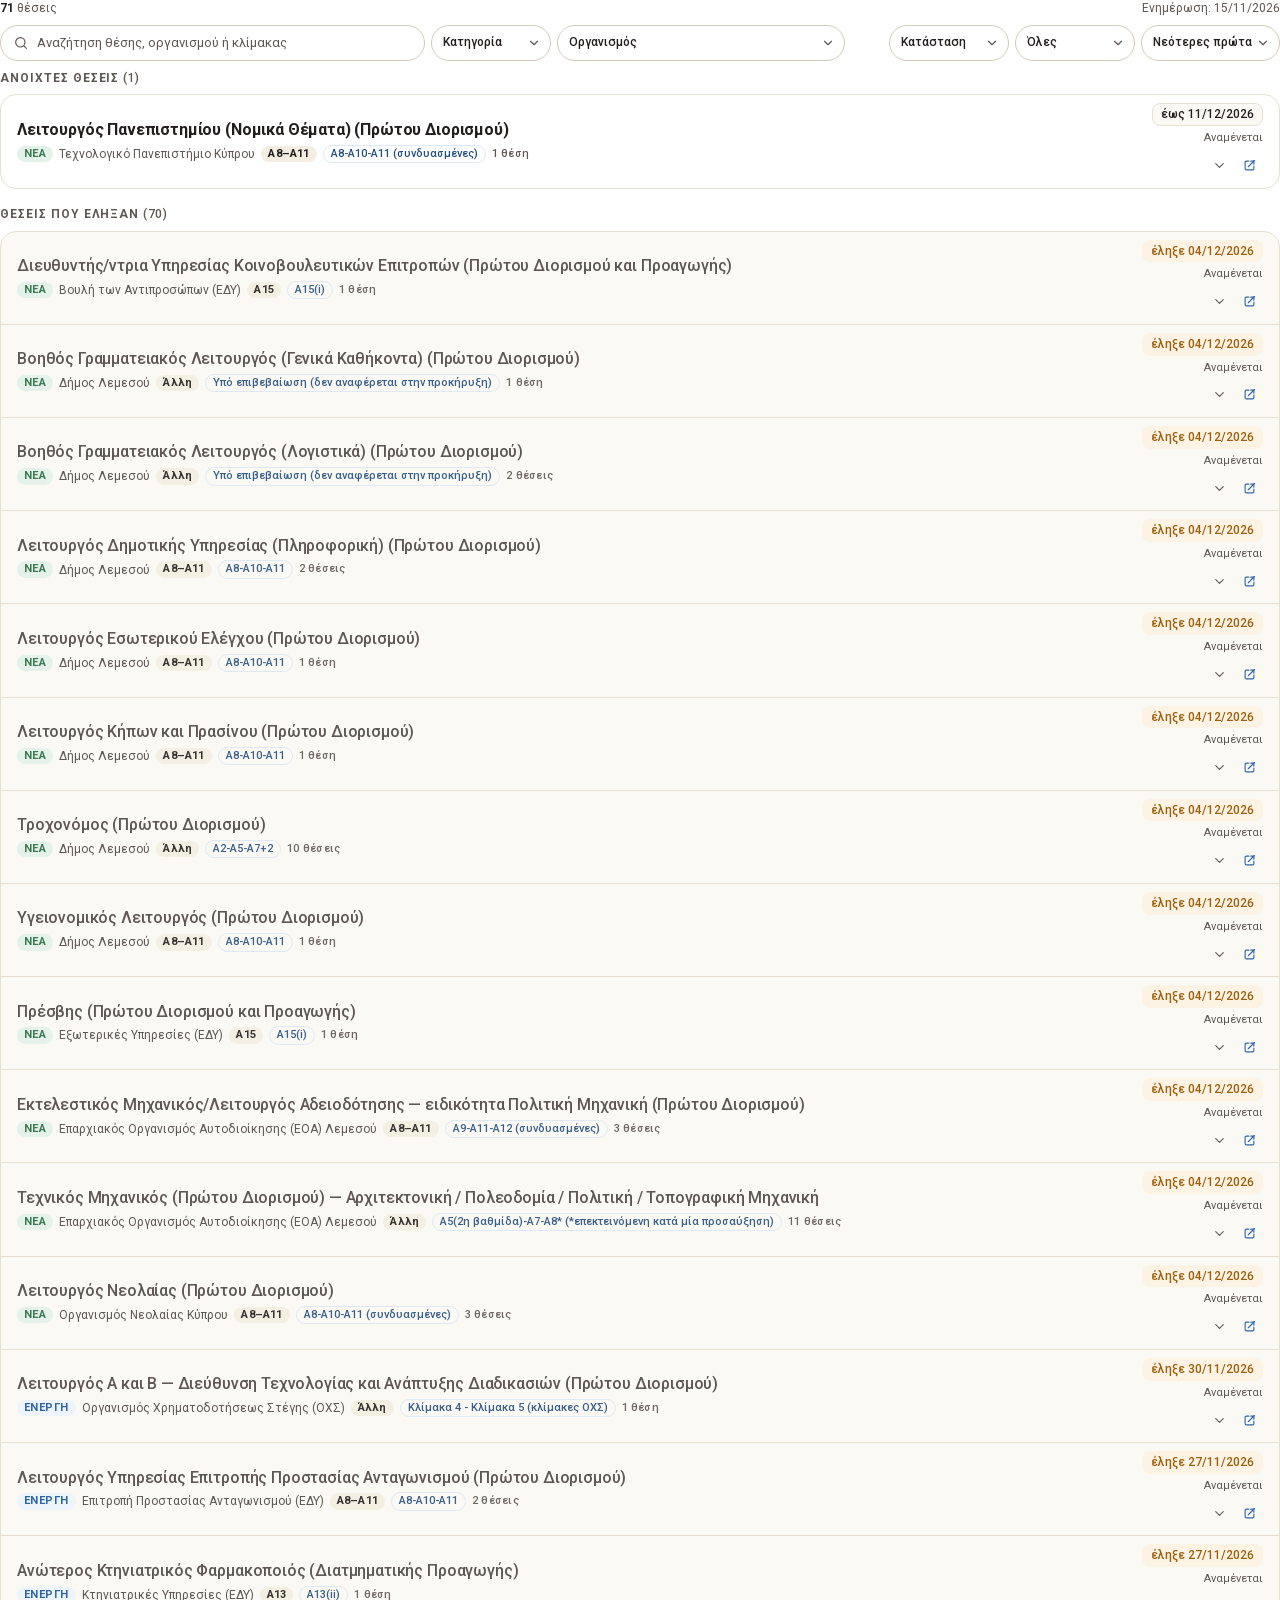
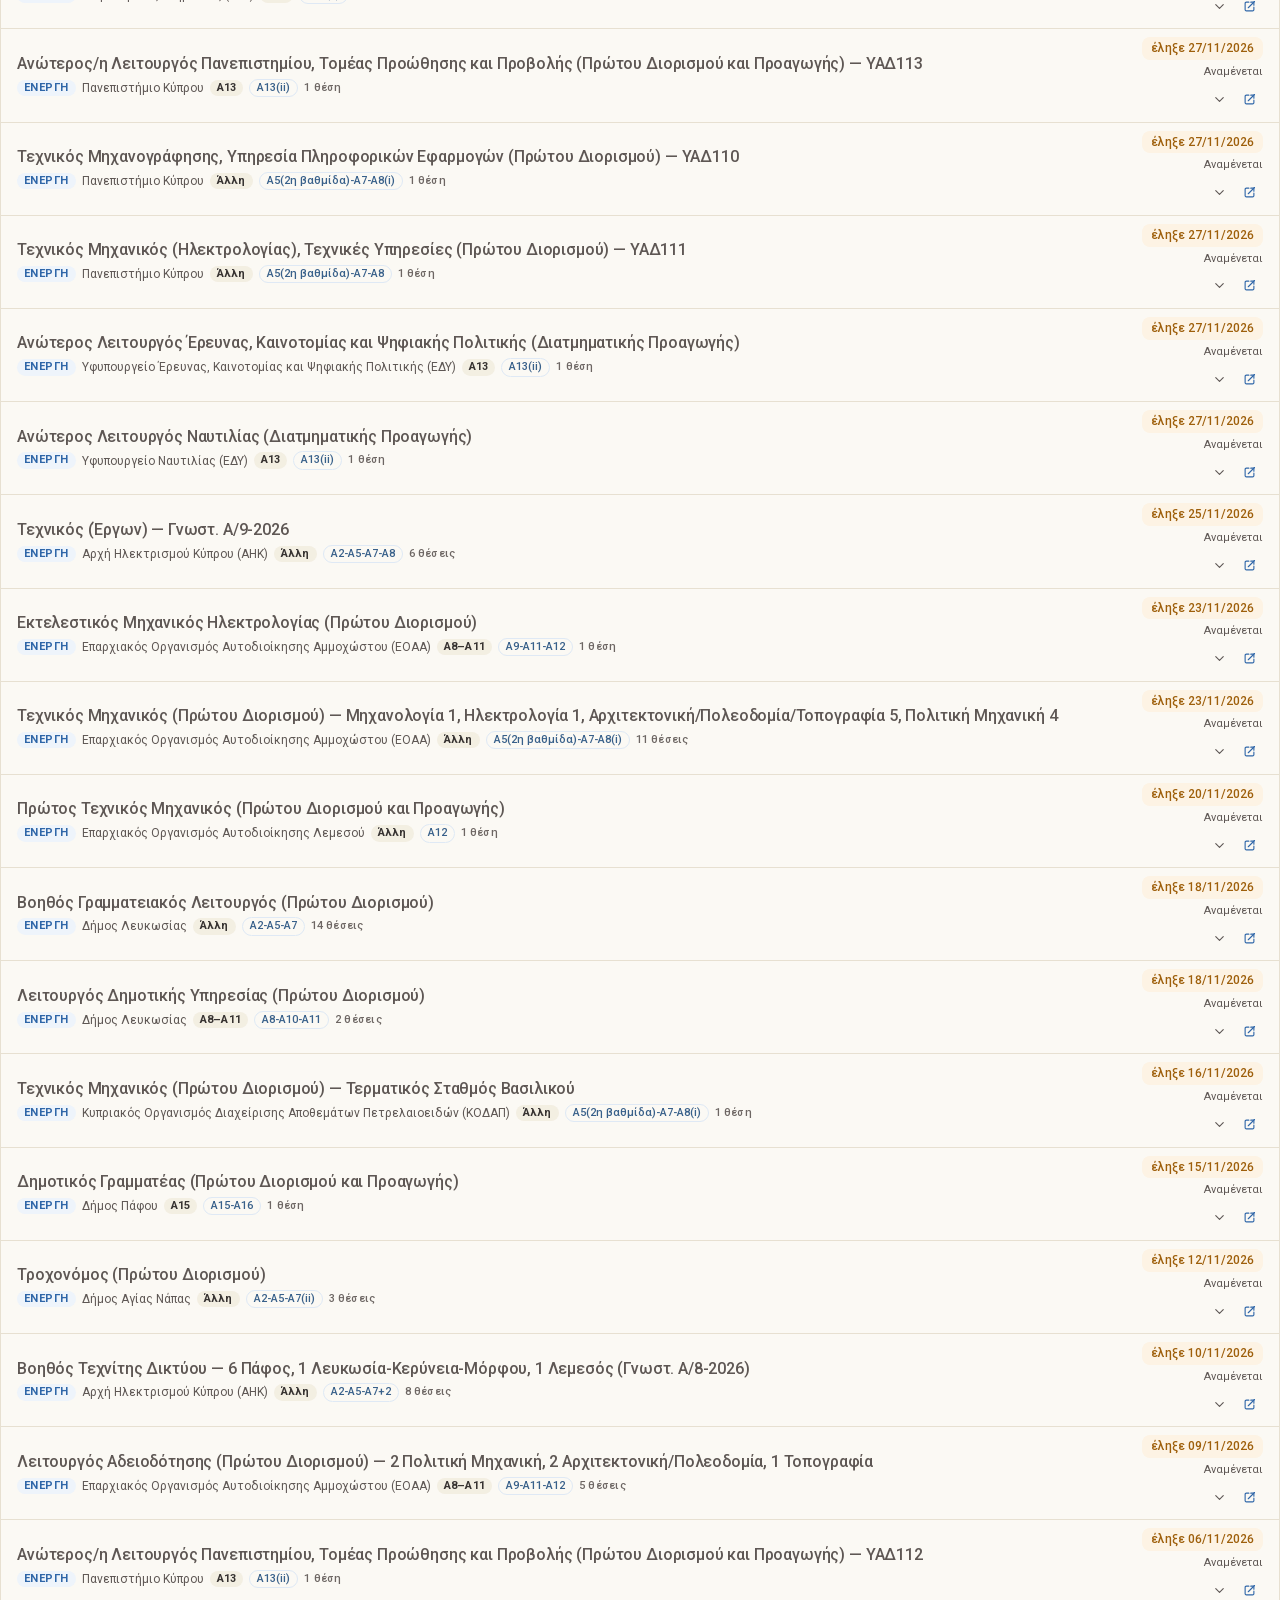
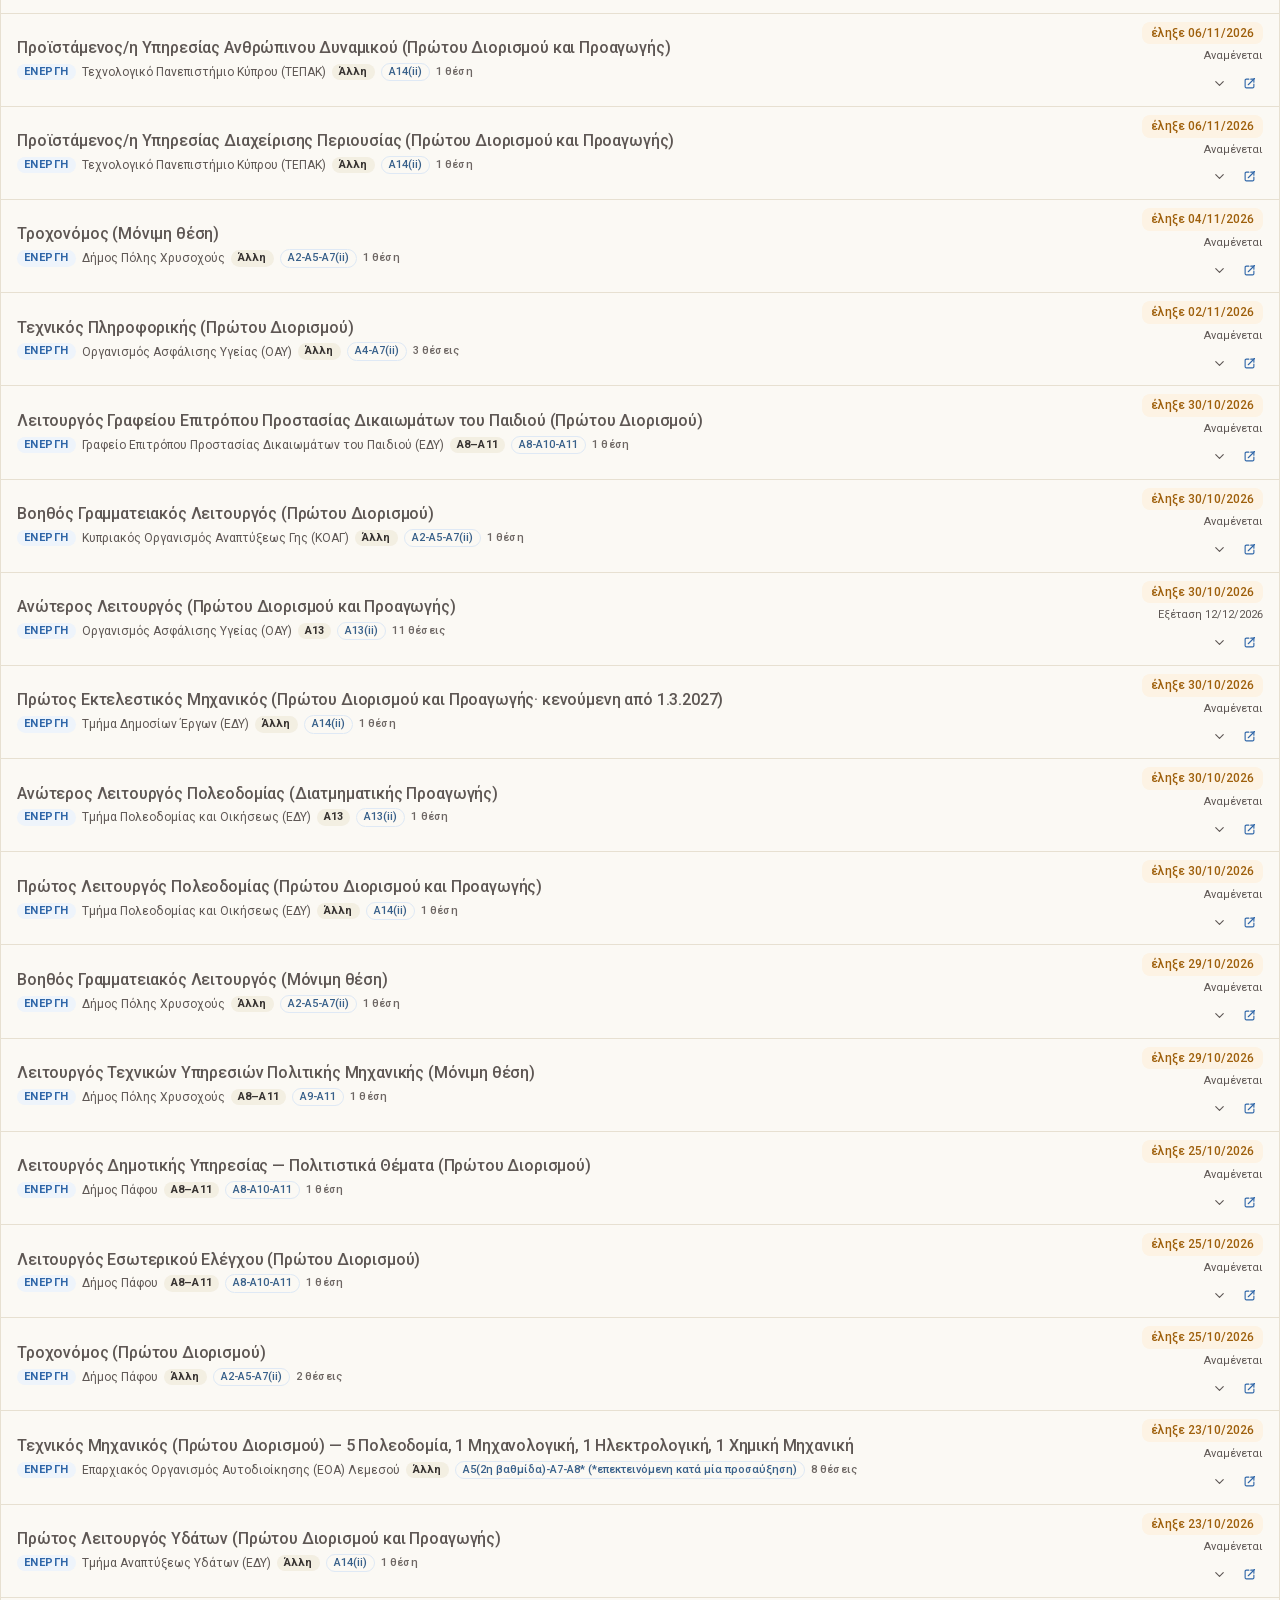
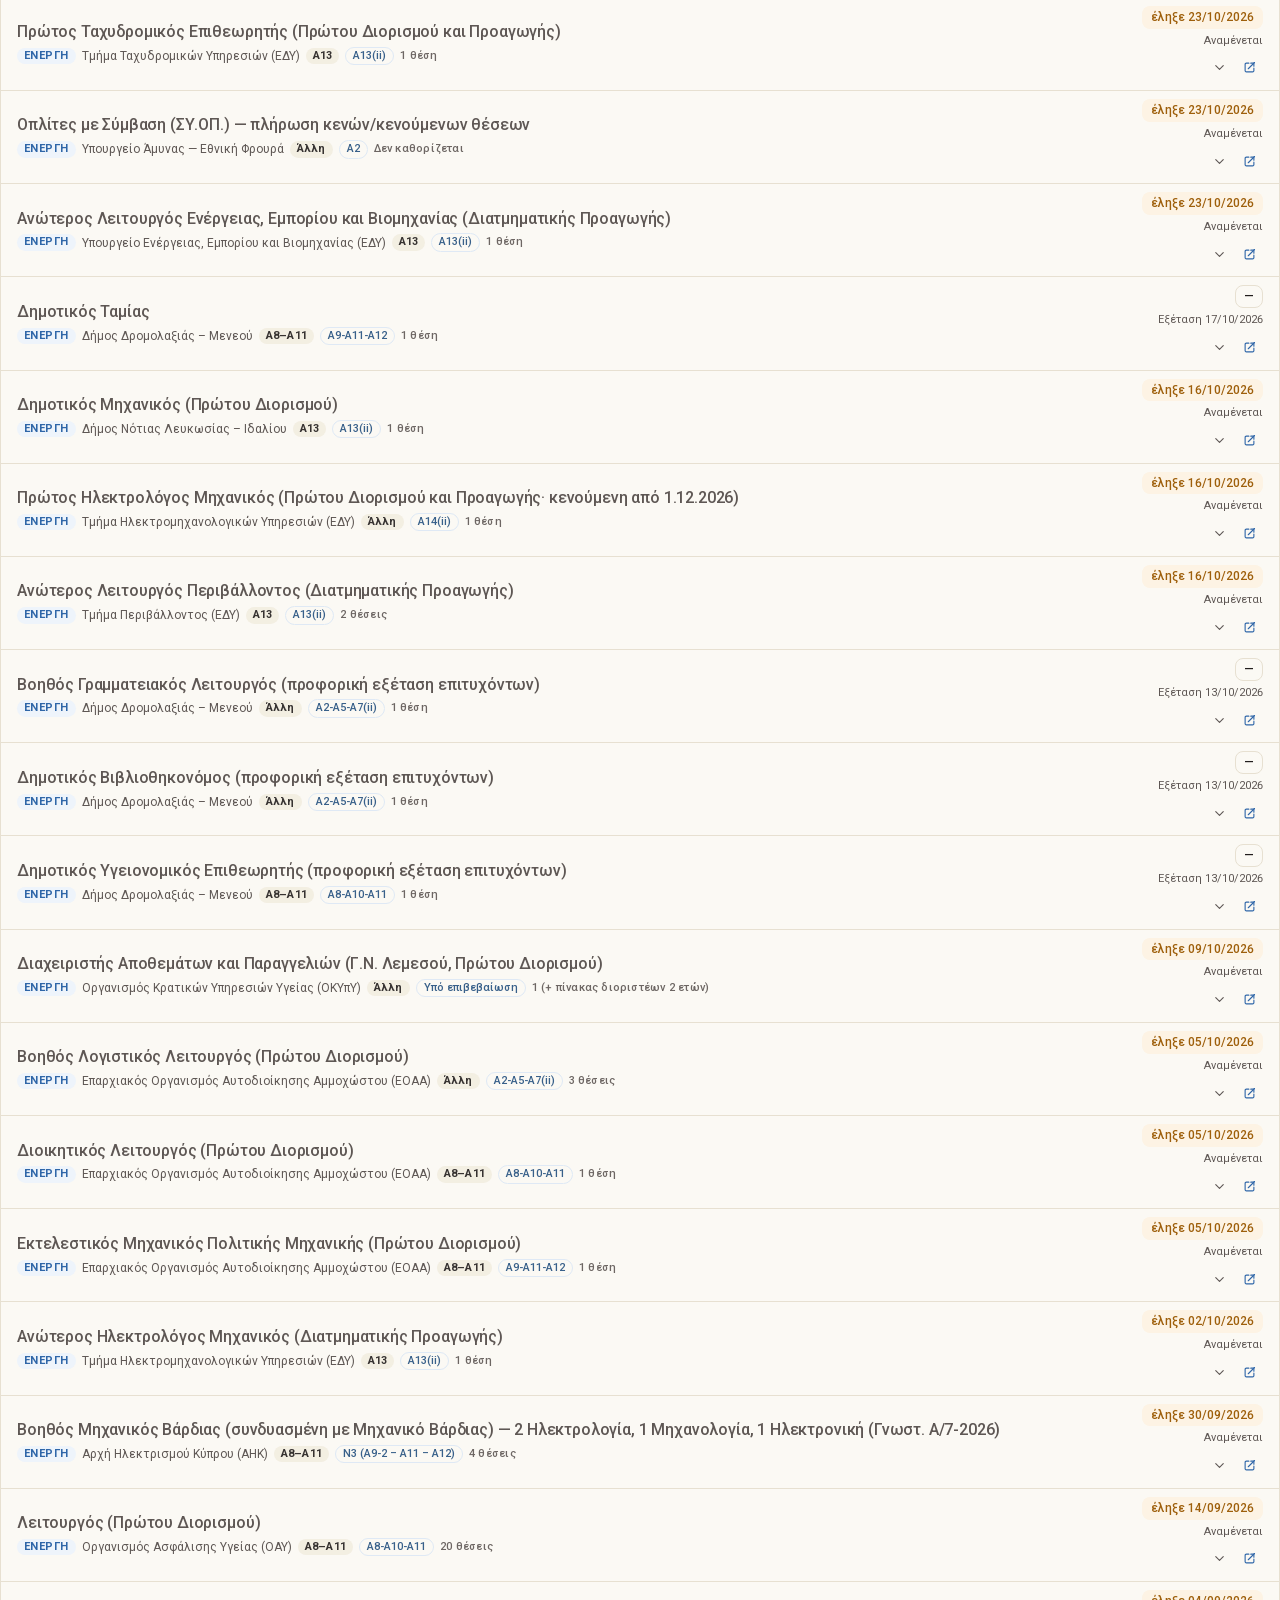
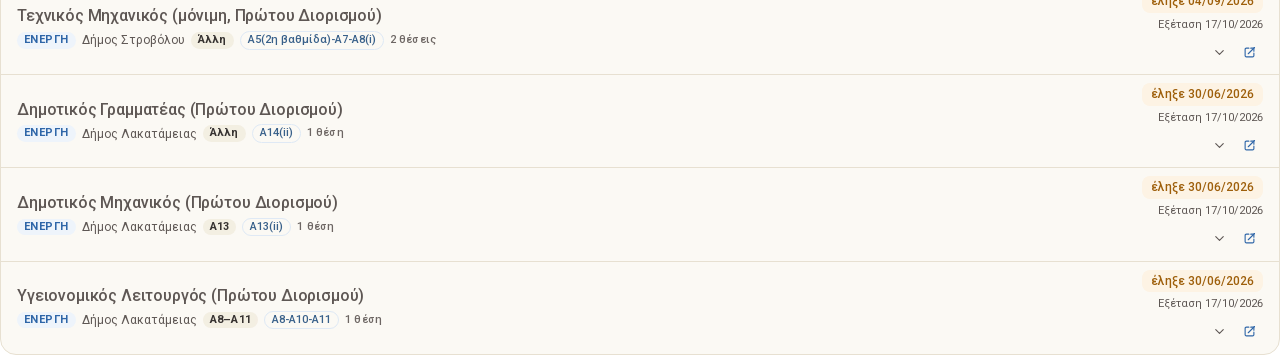
==== commit 85d41ab3: "Update SiGrow theseis listings (71 posts, 15/11/2026)." ====
--- a/index.html
+++ b/index.html
@@ -9,7 +9,7 @@
 </head>
 <body class="sgr-th-iframe">
   <div id="theseis-app" class="sgr-th-root"></div>
-  <script>window.SIGROW_THESEIS_DATA = {"version": 1, "generated_at": "2026-11-15T22:55:20+02:00", "generated_at_display": "15/11/2026", "timezone": "Asia/Nicosia", "source_run": "2026-11-13", "count": 38, "posts": [{"id": "psc-2026-dir-koinov", "title": "Διευθυντής/ντρια Υπηρεσίας Κοινοβουλευτικών Επιτροπών (Πρώτου Διορισμού και Προαγωγής)", "organisation": "Βουλή των Αντιπροσώπων (ΕΔΥ)", "scale": "Α15(i)", "category": "Α15", "positions": "1", "deadline": "04/12/2026", "exam_status": "Pending", "exam_date": "", "tag": "NEW", "gazette": "ΕΕ 5905 (13/11/2026), Αρ. 1974", "link": "https://www.psc.gov.cy/psc/psc.nsf/All/35E01451C5B57D2AC2258EAE00279509/$file/%CE%94%CE%99%CE%95%CE%A5%CE%98%CE%A5%CE%9D%CE%A4%CE%97%CE%A3%20%CE%A5%CE%A0%CE%97%CE%A1%CE%95%CE%A3%CE%99%CE%91%CE%A3%20%CE%9A%CE%9F%CE%99%CE%9D%CE%9F%CE%92%CE%9F%CE%A5%CE%9B%CE%95%CE%A5%CE%A4%CE%99%CE%9A%CE%A9%CE%9D%20%CE%95%CE%A0%CE%99%CE%A4%CE%A1%CE%9F%CE%A0%CE%A9%CE%9D%20%20new.pdf?OpenElement", "published": "13/11/2026"}, {"id": "lim-2026-bgl-genika", "title": "Βοηθός Γραμματειακός Λειτουργός (Γενικά Καθήκοντα) (Πρώτου Διορισμού)", "organisation": "Δήμος Λεμεσού", "scale": "Υπό επιβεβαίωση (δεν αναφέρεται στην προκήρυξη)", "category": "Άλλη", "positions": "1", "deadline": "04/12/2026", "exam_status": "Pending", "exam_date": "", "tag": "NEW", "gazette": "ΕΕ 5905 (13/11/2026), Αρ. 1985 · αιτήσεις: hr@limassol.org.cy", "link": "https://www.mof.gov.cy/mof/gpo/gazette.nsf/All/0E3293CB65B51FCAC2258EAE0022924C/$file/5905%2013%2011%20%202026%20%20KYRIO%20MEROS%20TMIMA%20A.pdf#page=20", "published": "13/11/2026"}, {"id": "lim-2026-bgl-logist", "title": "Βοηθός Γραμματειακός Λειτουργός (Λογιστικά) (Πρώτου Διορισμού)", "organisation": "Δήμος Λεμεσού", "scale": "Υπό επιβεβαίωση (δεν αναφέρεται στην προκήρυξη)", "category": "Άλλη", "positions": "2", "deadline": "04/12/2026", "exam_status": "Pending", "exam_date": "", "tag": "NEW", "gazette": "ΕΕ 5905 (13/11/2026), Αρ. 1985 · αιτήσεις: hr@limassol.org.cy", "link": "https://www.mof.gov.cy/mof/gpo/gazette.nsf/All/0E3293CB65B51FCAC2258EAE0022924C/$file/5905%2013%2011%20%202026%20%20KYRIO%20MEROS%20TMIMA%20A.pdf#page=20", "published": "13/11/2026"}, {"id": "lim-2026-pliroforiki", "title": "Λειτουργός Δημοτικής Υπηρεσίας (Πληροφορική) (Πρώτου Διορισμού)", "organisation": "Δήμος Λεμεσού", "scale": "Α8-Α10-Α11", "category": "Α8–Α11", "positions": "2", "deadline": "04/12/2026", "exam_status": "Pending", "exam_date": "", "tag": "NEW", "gazette": "ΕΕ 5905 (13/11/2026), Αρ. 1985 · αιτήσεις: hr@limassol.org.cy", "link": "https://www.mof.gov.cy/mof/gpo/gazette.nsf/All/0E3293CB65B51FCAC2258EAE0022924C/$file/5905%2013%2011%20%202026%20%20KYRIO%20MEROS%20TMIMA%20A.pdf#page=20", "published": "13/11/2026"}, {"id": "lim-2026-esel", "title": "Λειτουργός Εσωτερικού Ελέγχου (Πρώτου Διορισμού)", "organisation": "Δήμος Λεμεσού", "scale": "Α8-Α10-Α11", "category": "Α8–Α11", "positions": "1", "deadline": "04/12/2026", "exam_status": "Pending", "exam_date": "", "tag": "NEW", "gazette": "ΕΕ 5905 (13/11/2026), Αρ. 1985 · αιτήσεις: hr@limassol.org.cy", "link": "https://www.mof.gov.cy/mof/gpo/gazette.nsf/All/0E3293CB65B51FCAC2258EAE0022924C/$file/5905%2013%2011%20%202026%20%20KYRIO%20MEROS%20TMIMA%20A.pdf#page=20", "published": "13/11/2026"}, {"id": "lim-2026-kipoi", "title": "Λειτουργός Κήπων και Πρασίνου (Πρώτου Διορισμού)", "organisation": "Δήμος Λεμεσού", "scale": "Α8-Α10-Α11", "category": "Α8–Α11", "positions": "1", "deadline": "04/12/2026", "exam_status": "Pending", "exam_date": "", "tag": "NEW", "gazette": "ΕΕ 5905 (13/11/2026), Αρ. 1985 · αιτήσεις: hr@limassol.org.cy", "link": "https://www.mof.gov.cy/mof/gpo/gazette.nsf/All/0E3293CB65B51FCAC2258EAE0022924C/$file/5905%2013%2011%20%202026%20%20KYRIO%20MEROS%20TMIMA%20A.pdf#page=20", "published": "13/11/2026"}, {"id": "lim-2026-trochon", "title": "Τροχονόμος (Πρώτου Διορισμού)", "organisation": "Δήμος Λεμεσού", "scale": "Α2-Α5-Α7+2", "category": "Άλλη", "positions": "10", "deadline": "04/12/2026", "exam_status": "Pending", "exam_date": "", "tag": "NEW", "gazette": "ΕΕ 5905 (13/11/2026), Αρ. 1985 · αιτήσεις: hr@limassol.org.cy", "link": "https://www.mof.gov.cy/mof/gpo/gazette.nsf/All/0E3293CB65B51FCAC2258EAE0022924C/$file/5905%2013%2011%20%202026%20%20KYRIO%20MEROS%20TMIMA%20A.pdf#page=20", "published": "13/11/2026"}, {"id": "lim-2026-ygeion", "title": "Υγειονομικός Λειτουργός (Πρώτου Διορισμού)", "organisation": "Δήμος Λεμεσού", "scale": "Α8-Α10-Α11", "category": "Α8–Α11", "positions": "1", "deadline": "04/12/2026", "exam_status": "Pending", "exam_date": "", "tag": "NEW", "gazette": "ΕΕ 5905 (13/11/2026), Αρ. 1985 · αιτήσεις: hr@limassol.org.cy", "link": "https://www.mof.gov.cy/mof/gpo/gazette.nsf/All/0E3293CB65B51FCAC2258EAE0022924C/$file/5905%2013%2011%20%202026%20%20KYRIO%20MEROS%20TMIMA%20A.pdf#page=20", "published": "13/11/2026"}, {"id": "psc-2026-presvis", "title": "Πρέσβης (Πρώτου Διορισμού και Προαγωγής)", "organisation": "Εξωτερικές Υπηρεσίες (ΕΔΥ)", "scale": "Α15(i)", "category": "Α15", "positions": "1", "deadline": "04/12/2026", "exam_status": "Pending", "exam_date": "", "tag": "NEW", "gazette": "ΕΕ 5905 (13/11/2026), Αρ. 1975", "link": "https://www.psc.gov.cy/psc/psc.nsf/All/C7B30B475660E962C2258EAE0027ED39/$file/%CE%A0%CE%A1%CE%95%CE%A3%CE%92%CE%97%CE%A3%20%CE%95%CE%9E%CE%A9%CE%A4%CE%95%CE%A1%CE%99%CE%9A%CE%95%CE%A3%20%CE%A5%CE%A0%CE%97%CE%A1%CE%95%CE%A3%CE%99%CE%95%CE%A3.26.pdf?OpenElement", "published": "13/11/2026"}, {"id": "eoalem-2026-em-adeiod", "title": "Εκτελεστικός Μηχανικός/Λειτουργός Αδειοδότησης — ειδικότητα Πολιτική Μηχανική (Πρώτου Διορισμού)", "organisation": "Επαρχιακός Οργανισμός Αυτοδιοίκησης (ΕΟΑ) Λεμεσού", "scale": "Α9-Α11-Α12 (συνδυασμένες)", "category": "Α8–Α11", "positions": "3", "deadline": "04/12/2026", "exam_status": "Pending", "exam_date": "", "tag": "NEW", "gazette": "ΕΕ 5905 (13/11/2026), Αρ. 1979 · αιτήσεις: eoalemesos.org.cy", "link": "https://www.mof.gov.cy/mof/gpo/gazette.nsf/All/0E3293CB65B51FCAC2258EAE0022924C/$file/5905%2013%2011%20%202026%20%20KYRIO%20MEROS%20TMIMA%20A.pdf#page=12", "published": "13/11/2026"}, {"id": "eoalem-2026-tm11", "title": "Τεχνικός Μηχανικός (Πρώτου Διορισμού) — Αρχιτεκτονική / Πολεοδομία / Πολιτική / Τοπογραφική Μηχανική", "organisation": "Επαρχιακός Οργανισμός Αυτοδιοίκησης (ΕΟΑ) Λεμεσού", "scale": "Α5(2η βαθμίδα)-Α7-Α8* (*επεκτεινόμενη κατά μία προσαύξηση)", "category": "Άλλη", "positions": "11", "deadline": "04/12/2026", "exam_status": "Pending", "exam_date": "", "tag": "NEW", "gazette": "ΕΕ 5905 (13/11/2026), Αρ. 1980 · αιτήσεις: eoalemesos.org.cy", "link": "https://www.mof.gov.cy/mof/gpo/gazette.nsf/All/0E3293CB65B51FCAC2258EAE0022924C/$file/5905%2013%2011%20%202026%20%20KYRIO%20MEROS%20TMIMA%20A.pdf#page=14", "published": "13/11/2026"}, {"id": "onek-2026-leit-neol", "title": "Λειτουργός Νεολαίας (Πρώτου Διορισμού)", "organisation": "Οργανισμός Νεολαίας Κύπρου", "scale": "Α8-Α10-Α11 (συνδυασμένες)", "category": "Α8–Α11", "positions": "3", "deadline": "04/12/2026", "exam_status": "Pending", "exam_date": "", "tag": "NEW", "gazette": "ΕΕ 5905 (13/11/2026), Αρ. 1981 · αιτήσεις: onek.org.cy", "link": "https://www.mof.gov.cy/mof/gpo/gazette.nsf/All/0E3293CB65B51FCAC2258EAE0022924C/$file/5905%2013%2011%20%202026%20%20KYRIO%20MEROS%20TMIMA%20A.pdf#page=16", "published": "13/11/2026"}, {"id": "cut-2026-leit-nomika", "title": "Λειτουργός Πανεπιστημίου (Νομικά Θέματα) (Πρώτου Διορισμού)", "organisation": "Τεχνολογικό Πανεπιστήμιο Κύπρου", "scale": "Α8-Α10-Α11 (συνδυασμένες)", "category": "Α8–Α11", "positions": "1", "deadline": "11/12/2026", "exam_status": "Pending", "exam_date": "", "tag": "NEW", "gazette": "ΕΕ 5905 (13/11/2026), Αρ. 1982 · αιτήσεις: jobs.cut.ac.cy", "link": "https://www.mof.gov.cy/mof/gpo/gazette.nsf/All/0E3293CB65B51FCAC2258EAE0022924C/$file/5905%2013%2011%20%202026%20%20KYRIO%20MEROS%20TMIMA%20A.pdf#page=18", "published": "13/11/2026"}, {"id": "pafos-2026-ldy-politistika", "title": "Λειτουργός Δημοτικής Υπηρεσίας — Πολιτιστικά Θέματα (Πρώτου Διορισμού)", "organisation": "Δήμος Πάφου", "scale": "Α8-Α10-Α11", "category": "Α8–Α11", "positions": "1", "deadline": "25/10/2026", "exam_status": "Pending", "exam_date": "", "tag": "ACTIVE", "gazette": "ΕΕ 5896 (16/10/2026), Αρ. 1804 — αιτήσεις ηλεκτρονικά μέσω ιστοσελίδας Δήμου Πάφου", "link": "https://www.mof.gov.cy/mof/gpo/gazette.nsf/D850B9B73094E06FC2258E92001C1A96/$file/5896%2016%2010%202026%20KYRIO%20MEROS%20TMIMA%20A.pdf#page=13", "published": "16/10/2026"}, {"id": "pafos-2026-lee", "title": "Λειτουργός Εσωτερικού Ελέγχου (Πρώτου Διορισμού)", "organisation": "Δήμος Πάφου", "scale": "Α8-Α10-Α11", "category": "Α8–Α11", "positions": "1", "deadline": "25/10/2026", "exam_status": "Pending", "exam_date": "", "tag": "ACTIVE", "gazette": "ΕΕ 5896 (16/10/2026), Αρ. 1804 — αιτήσεις ηλεκτρονικά μέσω ιστοσελίδας Δήμου Πάφου", "link": "https://www.mof.gov.cy/mof/gpo/gazette.nsf/D850B9B73094E06FC2258E92001C1A96/$file/5896%2016%2010%202026%20KYRIO%20MEROS%20TMIMA%20A.pdf#page=13", "published": "16/10/2026"}, {"id": "pafos-2026-troxonomos", "title": "Τροχονόμος (Πρώτου Διορισμού)", "organisation": "Δήμος Πάφου", "scale": "Α2-Α5-Α7(ii)", "category": "Άλλη", "positions": "2", "deadline": "25/10/2026", "exam_status": "Pending", "exam_date": "", "tag": "ACTIVE", "gazette": "ΕΕ 5896 (16/10/2026), Αρ. 1804 — αιτήσεις ηλεκτρονικά μέσω ιστοσελίδας Δήμου Πάφου", "link": "https://www.mof.gov.cy/mof/gpo/gazette.nsf/D850B9B73094E06FC2258E92001C1A96/$file/5896%2016%2010%202026%20KYRIO%20MEROS%20TMIMA%20A.pdf#page=13", "published": "16/10/2026"}, {"id": "polis-2026-bgl", "title": "Βοηθός Γραμματειακός Λειτουργός (Μόνιμη θέση)", "organisation": "Δήμος Πόλης Χρυσοχούς", "scale": "Α2-Α5-Α7(ii)", "category": "Άλλη", "positions": "1", "deadline": "29/10/2026", "exam_status": "Pending", "exam_date": "", "tag": "ACTIVE", "gazette": "ΕΕ 5896 (16/10/2026), Αρ. 1805 · Προκήρυξη/Πλαίσιο: https://www.polis.org.cy/uploads/News/fc44454tTB.pdf , https://www.polis.org.cy/uploads/News/3a8a4f1a3r.pdf — αιτήσεις στο Κεντρικό Αρχείο του Δήμου έως 12:00", "link": "https://www.mof.gov.cy/mof/gpo/gazette.nsf/D850B9B73094E06FC2258E92001C1A96/$file/5896%2016%2010%202026%20KYRIO%20MEROS%20TMIMA%20A.pdf#page=16", "published": "16/10/2026"}, {"id": "polis-2026-lts-pm", "title": "Λειτουργός Τεχνικών Υπηρεσιών Πολιτικής Μηχανικής (Μόνιμη θέση)", "organisation": "Δήμος Πόλης Χρυσοχούς", "scale": "Α9-Α11", "category": "Α8–Α11", "positions": "1", "deadline": "29/10/2026", "exam_status": "Pending", "exam_date": "", "tag": "ACTIVE", "gazette": "ΕΕ 5896 (16/10/2026), Αρ. 1805 · Προκήρυξη/Πλαίσιο: https://www.polis.org.cy/uploads/News/fdf15btA37.pdf , https://www.polis.org.cy/uploads/News/4576ccb2c4.pdf — αιτήσεις στο Κεντρικό Αρχείο του Δήμου έως 12:00", "link": "https://www.mof.gov.cy/mof/gpo/gazette.nsf/D850B9B73094E06FC2258E92001C1A96/$file/5896%2016%2010%202026%20KYRIO%20MEROS%20TMIMA%20A.pdf#page=16", "published": "16/10/2026"}, {"id": "polis-2026-troxonomos", "title": "Τροχονόμος (Μόνιμη θέση)", "organisation": "Δήμος Πόλης Χρυσοχούς", "scale": "Α2-Α5-Α7(ii)", "category": "Άλλη", "positions": "1", "deadline": "04/11/2026", "exam_status": "Pending", "exam_date": "", "tag": "ACTIVE", "gazette": "ΕΕ 5898 (23/10/2026), Αρ. 1857 · Πλαίσιο: https://www.polis.org.cy/uploads/News/aeae374dc6.pdf — αιτήσεις στο Κεντρικό Αρχείο του Δήμου έως 12:00", "link": "https://www.mof.gov.cy/mof/gpo/gazette.nsf/154FFF5F8192142AC2258E9900243D10/$file/5898%2023%2010%202026%20KYRIO%20MEROS%20TMIMA%20A.pdf#page=34", "published": "23/10/2026"}, {"id": "eoaa-2026-ladeiod", "title": "Λειτουργός Αδειοδότησης (Πρώτου Διορισμού) — 2 Πολιτική Μηχανική, 2 Αρχιτεκτονική/Πολεοδομία, 1 Τοπογραφία", "organisation": "Επαρχιακός Οργανισμός Αυτοδιοίκησης Αμμοχώστου (ΕΟΑΑ)", "scale": "Α9-Α11-Α12", "category": "Α8–Α11", "positions": "5", "deadline": "09/11/2026", "exam_status": "Pending", "exam_date": "", "tag": "ACTIVE", "gazette": "ΕΕ 5896 (16/10/2026), Αρ. 1803 — αιτήσεις μόνο μέσω www.eoaa.org.cy", "link": "https://www.mof.gov.cy/mof/gpo/gazette.nsf/D850B9B73094E06FC2258E92001C1A96/$file/5896%2016%2010%202026%20KYRIO%20MEROS%20TMIMA%20A.pdf#page=11", "published": "16/10/2026"}, {"id": "ahk-2026-a8-btd", "title": "Βοηθός Τεχνίτης Δικτύου — 6 Πάφος, 1 Λευκωσία-Κερύνεια-Μόρφου, 1 Λεμεσός (Γνωστ. Α/8-2026)", "organisation": "Αρχή Ηλεκτρισμού Κύπρου (ΑΗΚ)", "scale": "Α2-Α5-Α7+2", "category": "Άλλη", "positions": "8", "deadline": "10/11/2026", "exam_status": "Pending", "exam_date": "", "tag": "ACTIVE", "gazette": "ΑΗΚ — Γνωστοποίηση Κενών Θέσεων Α/8-2026 (eac.com.cy, Θέσεις Εργασίας, αιτήσεις από 20/10/2026) — ηλεκτρονική αίτηση μέσω ess.eac.com.cy", "link": "https://www.eac.com.cy/Lists/JobOpportunities/Attachments/73/%CE%93%CE%9A%CE%98%20%CE%91-8-2026%20%CE%92.%CE%A4.%CE%94%CE%99%CE%9A%CE%A4%CE%A5%CE%9F%CE%A5-web20.10.26.pdf", "published": "20/10/2026"}, {"id": "agianapa-2026-troxonomos", "title": "Τροχονόμος (Πρώτου Διορισμού)", "organisation": "Δήμος Αγίας Νάπας", "scale": "Α2-Α5-Α7(ii)", "category": "Άλλη", "positions": "3", "deadline": "12/11/2026", "exam_status": "Pending", "exam_date": "", "tag": "ACTIVE", "gazette": "ΕΕ 5898 (23/10/2026), Αρ. 1856 — αιτήσεις σε κλειστό φάκελο στον Δήμο Αγίας Νάπας έως 12:00, έντυπο www.agianapa.org.cy", "link": "https://www.mof.gov.cy/mof/gpo/gazette.nsf/154FFF5F8192142AC2258E9900243D10/$file/5898%2023%2010%202026%20KYRIO%20MEROS%20TMIMA%20A.pdf#page=30", "published": "23/10/2026"}, {"id": "pafos-2026-dim-grammateas", "title": "Δημοτικός Γραμματέας (Πρώτου Διορισμού και Προαγωγής)", "organisation": "Δήμος Πάφου", "scale": "Α15-Α16", "category": "Α15", "positions": "1", "deadline": "15/11/2026", "exam_status": "Pending", "exam_date": "", "tag": "ACTIVE", "gazette": "ΕΕ 5899 (30/10/2026), Αρ. 1899 — αιτήσεις ηλεκτρονικά μέσω pafos.org.cy έως 23:59", "link": "https://www.mof.gov.cy/mof/gpo/gazette.nsf/D83E22E3E4C63BBAC2258EA000223A5E/$file/5899%2030%2010%202026%20KYRIO%20MEROS%20TMIMA%20A.pdf#page=26", "published": "30/10/2026"}, {"id": "kodap-2026-tm", "title": "Τεχνικός Μηχανικός (Πρώτου Διορισμού) — Τερματικός Σταθμός Βασιλικού", "organisation": "Κυπριακός Οργανισμός Διαχείρισης Αποθεμάτων Πετρελαιοειδών (ΚΟΔΑΠ)", "scale": "Α5(2η βαθμίδα)-Α7-Α8(i)", "category": "Άλλη", "positions": "1", "deadline": "16/11/2026", "exam_status": "Pending", "exam_date": "", "tag": "ACTIVE", "gazette": "ΕΕ 5898 (23/10/2026), Αρ. 1853 · Παράταση προθεσμίας: ΕΕ 5900 (06/11/2026), Αρ. 1949", "link": "https://www.mof.gov.cy/mof/gpo/gazette.nsf/154FFF5F8192142AC2258E9900243D10/$file/5898%2023%2010%202026%20KYRIO%20MEROS%20TMIMA%20A.pdf#page=25", "published": "23/10/2026"}, {"id": "lefkosia-2026-bgl", "title": "Βοηθός Γραμματειακός Λειτουργός (Πρώτου Διορισμού)", "organisation": "Δήμος Λευκωσίας", "scale": "Α2-Α5-Α7", "category": "Άλλη", "positions": "14", "deadline": "18/11/2026", "exam_status": "Pending", "exam_date": "", "tag": "ACTIVE", "gazette": "ΕΕ 5899 (30/10/2026), Αρ. 1898 — αιτήσεις έως 14:00", "link": "https://www.mof.gov.cy/mof/gpo/gazette.nsf/D83E22E3E4C63BBAC2258EA000223A5E/$file/5899%2030%2010%202026%20KYRIO%20MEROS%20TMIMA%20A.pdf#page=23", "published": "30/10/2026"}, {"id": "lefkosia-2026-ldy", "title": "Λειτουργός Δημοτικής Υπηρεσίας (Πρώτου Διορισμού)", "organisation": "Δήμος Λευκωσίας", "scale": "Α8-Α10-Α11", "category": "Α8–Α11", "positions": "2", "deadline": "18/11/2026", "exam_status": "Pending", "exam_date": "", "tag": "ACTIVE", "gazette": "ΕΕ 5899 (30/10/2026), Αρ. 1897 — αιτήσεις έως 14:00", "link": "https://www.mof.gov.cy/mof/gpo/gazette.nsf/D83E22E3E4C63BBAC2258EA000223A5E/$file/5899%2030%2010%202026%20KYRIO%20MEROS%20TMIMA%20A.pdf#page=19", "published": "30/10/2026"}, {"id": "eoalem-2026-ptm", "title": "Πρώτος Τεχνικός Μηχανικός (Πρώτου Διορισμού και Προαγωγής)", "organisation": "Επαρχιακός Οργανισμός Αυτοδιοίκησης Λεμεσού", "scale": "Α12", "category": "Άλλη", "positions": "1", "deadline": "20/11/2026", "exam_status": "Pending", "exam_date": "", "tag": "ACTIVE", "gazette": "ΕΕ 5900 (06/11/2026), Αρ. 1947", "link": "https://www.mof.gov.cy/mof/gpo/gazette.nsf/All/7ADE899170331AE7C2258EA70021EB87/$file/5900%206%2011%20%202026%20%20KYRIO%20MEROS%20TMIMA%20A.pdf#page=25", "published": "06/11/2026"}, {"id": "eoaa-2026-em-ilektr", "title": "Εκτελεστικός Μηχανικός Ηλεκτρολογίας (Πρώτου Διορισμού)", "organisation": "Επαρχιακός Οργανισμός Αυτοδιοίκησης Αμμοχώστου (ΕΟΑΑ)", "scale": "Α9-Α11-Α12", "category": "Α8–Α11", "positions": "1", "deadline": "23/11/2026", "exam_status": "Pending", "exam_date": "", "tag": "ACTIVE", "gazette": "ΕΕ 5899 (30/10/2026), Αρ. 1895 — επαναπροκήρυξη μετά την ανάκληση της θέσης Πολιτικής Μηχανικής (Αρ. 1900)· αιτήσεις μέσω www.eoaa.org.cy έως 12:00", "link": "https://www.mof.gov.cy/mof/gpo/gazette.nsf/D83E22E3E4C63BBAC2258EA000223A5E/$file/5899%2030%2010%202026%20KYRIO%20MEROS%20TMIMA%20A.pdf#page=14", "published": "30/10/2026"}, {"id": "eoaa-2026-tm", "title": "Τεχνικός Μηχανικός (Πρώτου Διορισμού) — Μηχανολογία 1, Ηλεκτρολογία 1, Αρχιτεκτονική/Πολεοδομία/Τοπογραφία 5, Πολιτική Μηχανική 4", "organisation": "Επαρχιακός Οργανισμός Αυτοδιοίκησης Αμμοχώστου (ΕΟΑΑ)", "scale": "Α5(2η βαθμίδα)-Α7-Α8(i)", "category": "Άλλη", "positions": "11", "deadline": "23/11/2026", "exam_status": "Pending", "exam_date": "", "tag": "ACTIVE", "gazette": "ΕΕ 5899 (30/10/2026), Αρ. 1896 — αιτήσεις μέσω www.eoaa.org.cy έως 12:00", "link": "https://www.mof.gov.cy/mof/gpo/gazette.nsf/D83E22E3E4C63BBAC2258EA000223A5E/$file/5899%2030%2010%202026%20KYRIO%20MEROS%20TMIMA%20A.pdf#page=16", "published": "30/10/2026"}, {"id": "ahk-2026-a9-te", "title": "Τεχνικός (Έργων) — Γνωστ. Α/9-2026", "organisation": "Αρχή Ηλεκτρισμού Κύπρου (ΑΗΚ)", "scale": "Α2-Α5-Α7-Α8", "category": "Άλλη", "positions": "6", "deadline": "25/11/2026", "exam_status": "Pending", "exam_date": "", "tag": "ACTIVE", "gazette": "ΕΕ 5900 (06/11/2026), Αρ. 1943 — eac.com.cy JobOpeningViewer pid=74", "link": "https://www.eac.com.cy/Lists/JobOpportunities/Attachments/74/%CE%93%CE%9A%CE%98%20%CE%91-9-2026-%CE%A4%CE%95%CE%A7%CE%9D%CE%99%CE%9A%CE%9F%CE%A3%28%CE%95%CE%A1%CE%93%CE%A9%CE%9D%29%20web4.11.26.pdf", "published": "06/11/2026"}, {"id": "psc-2026-epa-leit", "title": "Λειτουργός Υπηρεσίας Επιτροπής Προστασίας Ανταγωνισμού (Πρώτου Διορισμού)", "organisation": "Επιτροπή Προστασίας Ανταγωνισμού (ΕΔΥ)", "scale": "Α8-Α10-Α11", "category": "Α8–Α11", "positions": "2", "deadline": "27/11/2026", "exam_status": "Pending", "exam_date": "", "tag": "ACTIVE", "gazette": "ΕΕ 5900 (06/11/2026), Αρ. 1935", "link": "https://www.psc.gov.cy/psc/psc.nsf/All/4093A94F54C6F667C2258EA70027662B/$file/%CE%9B%CE%95%CE%99%CE%A4%CE%9F%CE%A5%CE%A1%CE%93%CE%9F%CE%A3%20%CE%A5%CE%A0.%20%CE%95%CE%A0%CE%99%CE%A4%CE%A1%CE%9F%CE%A0%CE%97%CE%A3%20%CE%A0%CE%A1%CE%9F%CE%A3%CE%A4%CE%91%CE%A3%CE%99%CE%91%CE%A3%20%CE%91%CE%9D%CE%A4%CE%91%CE%93%CE%A9%CE%9D%CE%99%CE%A3%CE%9C%CE%9F%CE%A5%2C%20%CE%95%CE%A0%CE%91.pdf?OpenElement", "published": "06/11/2026"}, {"id": "psc-2026-al-ktinfarm", "title": "Ανώτερος Κτηνιατρικός Φαρμακοποιός (Διατμηματικής Προαγωγής)", "organisation": "Κτηνιατρικές Υπηρεσίες (ΕΔΥ)", "scale": "Α13(ii)", "category": "Α13", "positions": "1", "deadline": "27/11/2026", "exam_status": "Pending", "exam_date": "", "tag": "ACTIVE", "gazette": "ΕΕ 5900 (06/11/2026), Αρ. 1938", "link": "https://www.psc.gov.cy/psc/psc.nsf/All/EC493788EEDAB0EEC2258EA70028CC30/$file/%CE%91%CE%9D%CE%A9%CE%A4%CE%95%CE%A1%CE%9F%CE%A3%20%CE%9A%CE%A4%CE%97%CE%9D%CE%99%CE%91%CE%A4%CE%A1%CE%99%CE%9A%CE%9F%CE%A3%20%CE%A6%CE%91%CE%A1%CE%9C%CE%91%CE%9A%CE%9F%CE%A0%CE%9F%CE%99%CE%9F%CE%A3%2C%20%CE%9A%CE%A4%CE%97N%CE%99%CE%91%CE%A4%CE%A1%CE%99%CE%9A%CE%95%CE%A3%20%CE%A5%CE%A0%CE%97%CE%A1%CE%95%CE%A3%CE%99%CE%95%CE%A3.pdf?OpenElement", "published": "06/11/2026"}, {"id": "ucy-2026-al-tpp-yad113", "title": "Ανώτερος/η Λειτουργός Πανεπιστημίου, Τομέας Προώθησης και Προβολής (Πρώτου Διορισμού και Προαγωγής) — ΥΑΔ113", "organisation": "Πανεπιστήμιο Κύπρου", "scale": "Α13(ii)", "category": "Α13", "positions": "1", "deadline": "27/11/2026", "exam_status": "Pending", "exam_date": "", "tag": "ACTIVE", "gazette": "ΕΕ 5900 (06/11/2026), Αρ. 1942 — ucy.ac.cy/administrative-staff ΥΑΔ113", "link": "https://www.ucy.ac.cy/administrative-staff/", "published": "06/11/2026"}, {"id": "ucy-2026-tm-ilektr", "title": "Τεχνικός Μηχανικός (Ηλεκτρολογίας), Τεχνικές Υπηρεσίες (Πρώτου Διορισμού) — ΥΑΔ111", "organisation": "Πανεπιστήμιο Κύπρου", "scale": "Α5(2η βαθμίδα)-Α7-Α8", "category": "Άλλη", "positions": "1", "deadline": "27/11/2026", "exam_status": "Pending", "exam_date": "", "tag": "ACTIVE", "gazette": "ΕΕ 5896 (16/10/2026), Αρ. 1806 / ΥΑΔ111 · Παράταση προθεσμίας: ΕΕ 5900 (06/11/2026), Αρ. 1942", "link": "https://www.ucy.ac.cy/hr/wp-content/uploads/sites/253/2026/10/%CE%A5%CE%91%CE%94111-%CE%98%CE%AD%CF%83%CE%B7-%CE%A4%CE%B5%CF%87%CE%BD.-%CE%9C%CE%B7%CF%87.-%CE%A4.%CE%A5.-%CE%A5%CE%91%CE%94111-2026-15102026.pdf", "published": "16/10/2026"}, {"id": "ucy-2026-tm-mich", "title": "Τεχνικός Μηχανογράφησης, Υπηρεσία Πληροφορικών Εφαρμογών (Πρώτου Διορισμού) — ΥΑΔ110", "organisation": "Πανεπιστήμιο Κύπρου", "scale": "Α5(2η βαθμίδα)-Α7-Α8(i)", "category": "Άλλη", "positions": "1", "deadline": "27/11/2026", "exam_status": "Pending", "exam_date": "", "tag": "ACTIVE", "gazette": "ΕΕ 5900 (06/11/2026), Αρ. 1942 — ucy.ac.cy/administrative-staff ΥΑΔ110", "link": "https://www.ucy.ac.cy/administrative-staff/", "published": "06/11/2026"}, {"id": "psc-2026-al-erevna", "title": "Ανώτερος Λειτουργός Έρευνας, Καινοτομίας και Ψηφιακής Πολιτικής (Διατμηματικής Προαγωγής)", "organisation": "Υφυπουργείο Έρευνας, Καινοτομίας και Ψηφιακής Πολιτικής (ΕΔΥ)", "scale": "Α13(ii)", "category": "Α13", "positions": "1", "deadline": "27/11/2026", "exam_status": "Pending", "exam_date": "", "tag": "ACTIVE", "gazette": "ΕΕ 5900 (06/11/2026), Αρ. 1936", "link": "https://www.psc.gov.cy/psc/psc.nsf/All/CFA04B0D7E0E114CC2258EA700285B91/$file/%CE%91%CE%9D%CE%A9%CE%A4%CE%95%CE%A1%CE%9F%CE%A5%20%CE%9B%CE%95%CE%99%CE%A4%CE%9F%CE%A5%CE%A1%CE%93%CE%9F%CE%A5%20%CE%88%CE%A1%CE%95%CE%A5%CE%9D%CE%91%CE%A3%2C%20%CE%9A%CE%91%CE%99%CE%9D%CE%9F%CE%A4%CE%9F%CE%9C%CE%99%CE%91%CE%A3%20%CE%9A%CE%91%CE%99%20%CE%A8%CE%97%CE%A6%CE%99%CE%91%CE%9A%CE%97%CE%A3%20%CE%A0%CE%9F%CE%9B%CE%99%CE%A4%CE%99%CE%9A%CE%97%CE%A3.pdf?OpenElement", "published": "06/11/2026"}, {"id": "psc-2026-al-nautilia", "title": "Ανώτερος Λειτουργός Ναυτιλίας (Διατμηματικής Προαγωγής)", "organisation": "Υφυπουργείο Ναυτιλίας (ΕΔΥ)", "scale": "Α13(ii)", "category": "Α13", "positions": "1", "deadline": "27/11/2026", "exam_status": "Pending", "exam_date": "", "tag": "ACTIVE", "gazette": "ΕΕ 5900 (06/11/2026), Αρ. 1937", "link": "https://www.psc.gov.cy/psc/psc.nsf/All/AD6802F4246456ADC2258EA700289FCF/$file/%CE%91%CE%9D%CE%A9%CE%A4%CE%95%CE%A1%CE%9F%CE%A3%20%CE%9B%CE%95%CE%99%CE%A4%CE%9F%CE%A5%CE%A1%CE%93%CE%9F%CE%A3%20%CE%9D%CE%91%CE%A5%CE%A4%CE%99%CE%9B%CE%99%CE%91%CE%A3%2C%20%CE%A5%CE%A6%CE%A5%CE%A0%CE%9F%CE%A5%CE%A1%CE%93%CE%95%CE%99%CE%9F%20%CE%9D%CE%91%CE%A5%CE%A4%CE%99%CE%9B%CE%99%CE%91%CE%A3.pdf?OpenElement", "published": "06/11/2026"}, {"id": "ohs-2026-leit-ab-tech", "title": "Λειτουργός Α και Β — Διεύθυνση Τεχνολογίας και Ανάπτυξης Διαδικασιών (Πρώτου Διορισμού)", "organisation": "Οργανισμός Χρηματοδοτήσεως Στέγης (ΟΧΣ)", "scale": "Κλίμακα 4 - Κλίμακα 5 (κλίμακες ΟΧΣ)", "category": "Άλλη", "positions": "1", "deadline": "30/11/2026", "exam_status": "Pending", "exam_date": "", "tag": "ACTIVE", "gazette": "ΕΕ 5899 (30/10/2026), Αρ. 1893 — αιτήσεις ηλεκτρονικά μέσω www.hfc.com.cy", "link": "https://www.mof.gov.cy/mof/gpo/gazette.nsf/D83E22E3E4C63BBAC2258EA000223A5E/$file/5899%2030%2010%202026%20KYRIO%20MEROS%20TMIMA%20A.pdf#page=9", "published": "30/10/2026"}]};</script>
+  <script>window.SIGROW_THESEIS_DATA = {"version": 1, "generated_at": "2026-11-15T23:04:26+02:00", "generated_at_display": "15/11/2026", "timezone": "Asia/Nicosia", "source_run": "2026-11-13", "count": 71, "count_open": 29, "count_expired": 42, "posts": [{"id": "psc-2026-dir-koinov", "title": "Διευθυντής/ντρια Υπηρεσίας Κοινοβουλευτικών Επιτροπών (Πρώτου Διορισμού και Προαγωγής)", "organisation": "Βουλή των Αντιπροσώπων (ΕΔΥ)", "scale": "Α15(i)", "category": "Α15", "positions": "1", "deadline": "04/12/2026", "exam_status": "Pending", "exam_date": "", "tag": "NEW", "gazette": "ΕΕ 5905 (13/11/2026), Αρ. 1974", "link": "https://www.psc.gov.cy/psc/psc.nsf/All/35E01451C5B57D2AC2258EAE00279509/$file/%CE%94%CE%99%CE%95%CE%A5%CE%98%CE%A5%CE%9D%CE%A4%CE%97%CE%A3%20%CE%A5%CE%A0%CE%97%CE%A1%CE%95%CE%A3%CE%99%CE%91%CE%A3%20%CE%9A%CE%9F%CE%99%CE%9D%CE%9F%CE%92%CE%9F%CE%A5%CE%9B%CE%95%CE%A5%CE%A4%CE%99%CE%9A%CE%A9%CE%9D%20%CE%95%CE%A0%CE%99%CE%A4%CE%A1%CE%9F%CE%A0%CE%A9%CE%9D%20%20new.pdf?OpenElement", "published": "13/11/2026", "status": "open"}, {"id": "lim-2026-bgl-genika", "title": "Βοηθός Γραμματειακός Λειτουργός (Γενικά Καθήκοντα) (Πρώτου Διορισμού)", "organisation": "Δήμος Λεμεσού", "scale": "Υπό επιβεβαίωση (δεν αναφέρεται στην προκήρυξη)", "category": "Άλλη", "positions": "1", "deadline": "04/12/2026", "exam_status": "Pending", "exam_date": "", "tag": "NEW", "gazette": "ΕΕ 5905 (13/11/2026), Αρ. 1985 · αιτήσεις: hr@limassol.org.cy", "link": "https://www.mof.gov.cy/mof/gpo/gazette.nsf/All/0E3293CB65B51FCAC2258EAE0022924C/$file/5905%2013%2011%20%202026%20%20KYRIO%20MEROS%20TMIMA%20A.pdf#page=20", "published": "13/11/2026", "status": "open"}, {"id": "lim-2026-bgl-logist", "title": "Βοηθός Γραμματειακός Λειτουργός (Λογιστικά) (Πρώτου Διορισμού)", "organisation": "Δήμος Λεμεσού", "scale": "Υπό επιβεβαίωση (δεν αναφέρεται στην προκήρυξη)", "category": "Άλλη", "positions": "2", "deadline": "04/12/2026", "exam_status": "Pending", "exam_date": "", "tag": "NEW", "gazette": "ΕΕ 5905 (13/11/2026), Αρ. 1985 · αιτήσεις: hr@limassol.org.cy", "link": "https://www.mof.gov.cy/mof/gpo/gazette.nsf/All/0E3293CB65B51FCAC2258EAE0022924C/$file/5905%2013%2011%20%202026%20%20KYRIO%20MEROS%20TMIMA%20A.pdf#page=20", "published": "13/11/2026", "status": "open"}, {"id": "lim-2026-pliroforiki", "title": "Λειτουργός Δημοτικής Υπηρεσίας (Πληροφορική) (Πρώτου Διορισμού)", "organisation": "Δήμος Λεμεσού", "scale": "Α8-Α10-Α11", "category": "Α8–Α11", "positions": "2", "deadline": "04/12/2026", "exam_status": "Pending", "exam_date": "", "tag": "NEW", "gazette": "ΕΕ 5905 (13/11/2026), Αρ. 1985 · αιτήσεις: hr@limassol.org.cy", "link": "https://www.mof.gov.cy/mof/gpo/gazette.nsf/All/0E3293CB65B51FCAC2258EAE0022924C/$file/5905%2013%2011%20%202026%20%20KYRIO%20MEROS%20TMIMA%20A.pdf#page=20", "published": "13/11/2026", "status": "open"}, {"id": "lim-2026-esel", "title": "Λειτουργός Εσωτερικού Ελέγχου (Πρώτου Διορισμού)", "organisation": "Δήμος Λεμεσού", "scale": "Α8-Α10-Α11", "category": "Α8–Α11", "positions": "1", "deadline": "04/12/2026", "exam_status": "Pending", "exam_date": "", "tag": "NEW", "gazette": "ΕΕ 5905 (13/11/2026), Αρ. 1985 · αιτήσεις: hr@limassol.org.cy", "link": "https://www.mof.gov.cy/mof/gpo/gazette.nsf/All/0E3293CB65B51FCAC2258EAE0022924C/$file/5905%2013%2011%20%202026%20%20KYRIO%20MEROS%20TMIMA%20A.pdf#page=20", "published": "13/11/2026", "status": "open"}, {"id": "lim-2026-kipoi", "title": "Λειτουργός Κήπων και Πρασίνου (Πρώτου Διορισμού)", "organisation": "Δήμος Λεμεσού", "scale": "Α8-Α10-Α11", "category": "Α8–Α11", "positions": "1", "deadline": "04/12/2026", "exam_status": "Pending", "exam_date": "", "tag": "NEW", "gazette": "ΕΕ 5905 (13/11/2026), Αρ. 1985 · αιτήσεις: hr@limassol.org.cy", "link": "https://www.mof.gov.cy/mof/gpo/gazette.nsf/All/0E3293CB65B51FCAC2258EAE0022924C/$file/5905%2013%2011%20%202026%20%20KYRIO%20MEROS%20TMIMA%20A.pdf#page=20", "published": "13/11/2026", "status": "open"}, {"id": "lim-2026-trochon", "title": "Τροχονόμος (Πρώτου Διορισμού)", "organisation": "Δήμος Λεμεσού", "scale": "Α2-Α5-Α7+2", "category": "Άλλη", "positions": "10", "deadline": "04/12/2026", "exam_status": "Pending", "exam_date": "", "tag": "NEW", "gazette": "ΕΕ 5905 (13/11/2026), Αρ. 1985 · αιτήσεις: hr@limassol.org.cy", "link": "https://www.mof.gov.cy/mof/gpo/gazette.nsf/All/0E3293CB65B51FCAC2258EAE0022924C/$file/5905%2013%2011%20%202026%20%20KYRIO%20MEROS%20TMIMA%20A.pdf#page=20", "published": "13/11/2026", "status": "open"}, {"id": "lim-2026-ygeion", "title": "Υγειονομικός Λειτουργός (Πρώτου Διορισμού)", "organisation": "Δήμος Λεμεσού", "scale": "Α8-Α10-Α11", "category": "Α8–Α11", "positions": "1", "deadline": "04/12/2026", "exam_status": "Pending", "exam_date": "", "tag": "NEW", "gazette": "ΕΕ 5905 (13/11/2026), Αρ. 1985 · αιτήσεις: hr@limassol.org.cy", "link": "https://www.mof.gov.cy/mof/gpo/gazette.nsf/All/0E3293CB65B51FCAC2258EAE0022924C/$file/5905%2013%2011%20%202026%20%20KYRIO%20MEROS%20TMIMA%20A.pdf#page=20", "published": "13/11/2026", "status": "open"}, {"id": "psc-2026-presvis", "title": "Πρέσβης (Πρώτου Διορισμού και Προαγωγής)", "organisation": "Εξωτερικές Υπηρεσίες (ΕΔΥ)", "scale": "Α15(i)", "category": "Α15", "positions": "1", "deadline": "04/12/2026", "exam_status": "Pending", "exam_date": "", "tag": "NEW", "gazette": "ΕΕ 5905 (13/11/2026), Αρ. 1975", "link": "https://www.psc.gov.cy/psc/psc.nsf/All/C7B30B475660E962C2258EAE0027ED39/$file/%CE%A0%CE%A1%CE%95%CE%A3%CE%92%CE%97%CE%A3%20%CE%95%CE%9E%CE%A9%CE%A4%CE%95%CE%A1%CE%99%CE%9A%CE%95%CE%A3%20%CE%A5%CE%A0%CE%97%CE%A1%CE%95%CE%A3%CE%99%CE%95%CE%A3.26.pdf?OpenElement", "published": "13/11/2026", "status": "open"}, {"id": "eoalem-2026-em-adeiod", "title": "Εκτελεστικός Μηχανικός/Λειτουργός Αδειοδότησης — ειδικότητα Πολιτική Μηχανική (Πρώτου Διορισμού)", "organisation": "Επαρχιακός Οργανισμός Αυτοδιοίκησης (ΕΟΑ) Λεμεσού", "scale": "Α9-Α11-Α12 (συνδυασμένες)", "category": "Α8–Α11", "positions": "3", "deadline": "04/12/2026", "exam_status": "Pending", "exam_date": "", "tag": "NEW", "gazette": "ΕΕ 5905 (13/11/2026), Αρ. 1979 · αιτήσεις: eoalemesos.org.cy", "link": "https://www.mof.gov.cy/mof/gpo/gazette.nsf/All/0E3293CB65B51FCAC2258EAE0022924C/$file/5905%2013%2011%20%202026%20%20KYRIO%20MEROS%20TMIMA%20A.pdf#page=12", "published": "13/11/2026", "status": "open"}, {"id": "eoalem-2026-tm11", "title": "Τεχνικός Μηχανικός (Πρώτου Διορισμού) — Αρχιτεκτονική / Πολεοδομία / Πολιτική / Τοπογραφική Μηχανική", "organisation": "Επαρχιακός Οργανισμός Αυτοδιοίκησης (ΕΟΑ) Λεμεσού", "scale": "Α5(2η βαθμίδα)-Α7-Α8* (*επεκτεινόμενη κατά μία προσαύξηση)", "category": "Άλλη", "positions": "11", "deadline": "04/12/2026", "exam_status": "Pending", "exam_date": "", "tag": "NEW", "gazette": "ΕΕ 5905 (13/11/2026), Αρ. 1980 · αιτήσεις: eoalemesos.org.cy", "link": "https://www.mof.gov.cy/mof/gpo/gazette.nsf/All/0E3293CB65B51FCAC2258EAE0022924C/$file/5905%2013%2011%20%202026%20%20KYRIO%20MEROS%20TMIMA%20A.pdf#page=14", "published": "13/11/2026", "status": "open"}, {"id": "onek-2026-leit-neol", "title": "Λειτουργός Νεολαίας (Πρώτου Διορισμού)", "organisation": "Οργανισμός Νεολαίας Κύπρου", "scale": "Α8-Α10-Α11 (συνδυασμένες)", "category": "Α8–Α11", "positions": "3", "deadline": "04/12/2026", "exam_status": "Pending", "exam_date": "", "tag": "NEW", "gazette": "ΕΕ 5905 (13/11/2026), Αρ. 1981 · αιτήσεις: onek.org.cy", "link": "https://www.mof.gov.cy/mof/gpo/gazette.nsf/All/0E3293CB65B51FCAC2258EAE0022924C/$file/5905%2013%2011%20%202026%20%20KYRIO%20MEROS%20TMIMA%20A.pdf#page=16", "published": "13/11/2026", "status": "open"}, {"id": "cut-2026-leit-nomika", "title": "Λειτουργός Πανεπιστημίου (Νομικά Θέματα) (Πρώτου Διορισμού)", "organisation": "Τεχνολογικό Πανεπιστήμιο Κύπρου", "scale": "Α8-Α10-Α11 (συνδυασμένες)", "category": "Α8–Α11", "positions": "1", "deadline": "11/12/2026", "exam_status": "Pending", "exam_date": "", "tag": "NEW", "gazette": "ΕΕ 5905 (13/11/2026), Αρ. 1982 · αιτήσεις: jobs.cut.ac.cy", "link": "https://www.mof.gov.cy/mof/gpo/gazette.nsf/All/0E3293CB65B51FCAC2258EAE0022924C/$file/5905%2013%2011%20%202026%20%20KYRIO%20MEROS%20TMIMA%20A.pdf#page=18", "published": "13/11/2026", "status": "open"}, {"id": "ahk-2026-a9-te", "title": "Τεχνικός (Έργων) — Γνωστ. Α/9-2026", "organisation": "Αρχή Ηλεκτρισμού Κύπρου (ΑΗΚ)", "scale": "Α2-Α5-Α7-Α8", "category": "Άλλη", "positions": "6", "deadline": "25/11/2026", "exam_status": "Pending", "exam_date": "", "tag": "ACTIVE", "gazette": "ΕΕ 5900 (06/11/2026), Αρ. 1943 — eac.com.cy JobOpeningViewer pid=74", "link": "https://www.eac.com.cy/Lists/JobOpportunities/Attachments/74/%CE%93%CE%9A%CE%98%20%CE%91-9-2026-%CE%A4%CE%95%CE%A7%CE%9D%CE%99%CE%9A%CE%9F%CE%A3%28%CE%95%CE%A1%CE%93%CE%A9%CE%9D%29%20web4.11.26.pdf", "published": "06/11/2026", "status": "open"}, {"id": "eoalem-2026-ptm", "title": "Πρώτος Τεχνικός Μηχανικός (Πρώτου Διορισμού και Προαγωγής)", "organisation": "Επαρχιακός Οργανισμός Αυτοδιοίκησης Λεμεσού", "scale": "Α12", "category": "Άλλη", "positions": "1", "deadline": "20/11/2026", "exam_status": "Pending", "exam_date": "", "tag": "ACTIVE", "gazette": "ΕΕ 5900 (06/11/2026), Αρ. 1947", "link": "https://www.mof.gov.cy/mof/gpo/gazette.nsf/All/7ADE899170331AE7C2258EA70021EB87/$file/5900%206%2011%20%202026%20%20KYRIO%20MEROS%20TMIMA%20A.pdf#page=25", "published": "06/11/2026", "status": "open"}, {"id": "psc-2026-epa-leit", "title": "Λειτουργός Υπηρεσίας Επιτροπής Προστασίας Ανταγωνισμού (Πρώτου Διορισμού)", "organisation": "Επιτροπή Προστασίας Ανταγωνισμού (ΕΔΥ)", "scale": "Α8-Α10-Α11", "category": "Α8–Α11", "positions": "2", "deadline": "27/11/2026", "exam_status": "Pending", "exam_date": "", "tag": "ACTIVE", "gazette": "ΕΕ 5900 (06/11/2026), Αρ. 1935", "link": "https://www.psc.gov.cy/psc/psc.nsf/All/4093A94F54C6F667C2258EA70027662B/$file/%CE%9B%CE%95%CE%99%CE%A4%CE%9F%CE%A5%CE%A1%CE%93%CE%9F%CE%A3%20%CE%A5%CE%A0.%20%CE%95%CE%A0%CE%99%CE%A4%CE%A1%CE%9F%CE%A0%CE%97%CE%A3%20%CE%A0%CE%A1%CE%9F%CE%A3%CE%A4%CE%91%CE%A3%CE%99%CE%91%CE%A3%20%CE%91%CE%9D%CE%A4%CE%91%CE%93%CE%A9%CE%9D%CE%99%CE%A3%CE%9C%CE%9F%CE%A5%2C%20%CE%95%CE%A0%CE%91.pdf?OpenElement", "published": "06/11/2026", "status": "open"}, {"id": "psc-2026-al-ktinfarm", "title": "Ανώτερος Κτηνιατρικός Φαρμακοποιός (Διατμηματικής Προαγωγής)", "organisation": "Κτηνιατρικές Υπηρεσίες (ΕΔΥ)", "scale": "Α13(ii)", "category": "Α13", "positions": "1", "deadline": "27/11/2026", "exam_status": "Pending", "exam_date": "", "tag": "ACTIVE", "gazette": "ΕΕ 5900 (06/11/2026), Αρ. 1938", "link": "https://www.psc.gov.cy/psc/psc.nsf/All/EC493788EEDAB0EEC2258EA70028CC30/$file/%CE%91%CE%9D%CE%A9%CE%A4%CE%95%CE%A1%CE%9F%CE%A3%20%CE%9A%CE%A4%CE%97%CE%9D%CE%99%CE%91%CE%A4%CE%A1%CE%99%CE%9A%CE%9F%CE%A3%20%CE%A6%CE%91%CE%A1%CE%9C%CE%91%CE%9A%CE%9F%CE%A0%CE%9F%CE%99%CE%9F%CE%A3%2C%20%CE%9A%CE%A4%CE%97N%CE%99%CE%91%CE%A4%CE%A1%CE%99%CE%9A%CE%95%CE%A3%20%CE%A5%CE%A0%CE%97%CE%A1%CE%95%CE%A3%CE%99%CE%95%CE%A3.pdf?OpenElement", "published": "06/11/2026", "status": "open"}, {"id": "ucy-2026-al-tpp-yad113", "title": "Ανώτερος/η Λειτουργός Πανεπιστημίου, Τομέας Προώθησης και Προβολής (Πρώτου Διορισμού και Προαγωγής) — ΥΑΔ113", "organisation": "Πανεπιστήμιο Κύπρου", "scale": "Α13(ii)", "category": "Α13", "positions": "1", "deadline": "27/11/2026", "exam_status": "Pending", "exam_date": "", "tag": "ACTIVE", "gazette": "ΕΕ 5900 (06/11/2026), Αρ. 1942 — ucy.ac.cy/administrative-staff ΥΑΔ113", "link": "https://www.ucy.ac.cy/administrative-staff/", "published": "06/11/2026", "status": "open"}, {"id": "ucy-2026-tm-mich", "title": "Τεχνικός Μηχανογράφησης, Υπηρεσία Πληροφορικών Εφαρμογών (Πρώτου Διορισμού) — ΥΑΔ110", "organisation": "Πανεπιστήμιο Κύπρου", "scale": "Α5(2η βαθμίδα)-Α7-Α8(i)", "category": "Άλλη", "positions": "1", "deadline": "27/11/2026", "exam_status": "Pending", "exam_date": "", "tag": "ACTIVE", "gazette": "ΕΕ 5900 (06/11/2026), Αρ. 1942 — ucy.ac.cy/administrative-staff ΥΑΔ110", "link": "https://www.ucy.ac.cy/administrative-staff/", "published": "06/11/2026", "status": "open"}, {"id": "psc-2026-al-erevna", "title": "Ανώτερος Λειτουργός Έρευνας, Καινοτομίας και Ψηφιακής Πολιτικής (Διατμηματικής Προαγωγής)", "organisation": "Υφυπουργείο Έρευνας, Καινοτομίας και Ψηφιακής Πολιτικής (ΕΔΥ)", "scale": "Α13(ii)", "category": "Α13", "positions": "1", "deadline": "27/11/2026", "exam_status": "Pending", "exam_date": "", "tag": "ACTIVE", "gazette": "ΕΕ 5900 (06/11/2026), Αρ. 1936", "link": "https://www.psc.gov.cy/psc/psc.nsf/All/CFA04B0D7E0E114CC2258EA700285B91/$file/%CE%91%CE%9D%CE%A9%CE%A4%CE%95%CE%A1%CE%9F%CE%A5%20%CE%9B%CE%95%CE%99%CE%A4%CE%9F%CE%A5%CE%A1%CE%93%CE%9F%CE%A5%20%CE%88%CE%A1%CE%95%CE%A5%CE%9D%CE%91%CE%A3%2C%20%CE%9A%CE%91%CE%99%CE%9D%CE%9F%CE%A4%CE%9F%CE%9C%CE%99%CE%91%CE%A3%20%CE%9A%CE%91%CE%99%20%CE%A8%CE%97%CE%A6%CE%99%CE%91%CE%9A%CE%97%CE%A3%20%CE%A0%CE%9F%CE%9B%CE%99%CE%A4%CE%99%CE%9A%CE%97%CE%A3.pdf?OpenElement", "published": "06/11/2026", "status": "open"}, {"id": "psc-2026-al-nautilia", "title": "Ανώτερος Λειτουργός Ναυτιλίας (Διατμηματικής Προαγωγής)", "organisation": "Υφυπουργείο Ναυτιλίας (ΕΔΥ)", "scale": "Α13(ii)", "category": "Α13", "positions": "1", "deadline": "27/11/2026", "exam_status": "Pending", "exam_date": "", "tag": "ACTIVE", "gazette": "ΕΕ 5900 (06/11/2026), Αρ. 1937", "link": "https://www.psc.gov.cy/psc/psc.nsf/All/AD6802F4246456ADC2258EA700289FCF/$file/%CE%91%CE%9D%CE%A9%CE%A4%CE%95%CE%A1%CE%9F%CE%A3%20%CE%9B%CE%95%CE%99%CE%A4%CE%9F%CE%A5%CE%A1%CE%93%CE%9F%CE%A3%20%CE%9D%CE%91%CE%A5%CE%A4%CE%99%CE%9B%CE%99%CE%91%CE%A3%2C%20%CE%A5%CE%A6%CE%A5%CE%A0%CE%9F%CE%A5%CE%A1%CE%93%CE%95%CE%99%CE%9F%20%CE%9D%CE%91%CE%A5%CE%A4%CE%99%CE%9B%CE%99%CE%91%CE%A3.pdf?OpenElement", "published": "06/11/2026", "status": "open"}, {"id": "lefkosia-2026-bgl", "title": "Βοηθός Γραμματειακός Λειτουργός (Πρώτου Διορισμού)", "organisation": "Δήμος Λευκωσίας", "scale": "Α2-Α5-Α7", "category": "Άλλη", "positions": "14", "deadline": "18/11/2026", "exam_status": "Pending", "exam_date": "", "tag": "ACTIVE", "gazette": "ΕΕ 5899 (30/10/2026), Αρ. 1898 — αιτήσεις έως 14:00", "link": "https://www.mof.gov.cy/mof/gpo/gazette.nsf/D83E22E3E4C63BBAC2258EA000223A5E/$file/5899%2030%2010%202026%20KYRIO%20MEROS%20TMIMA%20A.pdf#page=23", "published": "30/10/2026", "status": "open"}, {"id": "lefkosia-2026-ldy", "title": "Λειτουργός Δημοτικής Υπηρεσίας (Πρώτου Διορισμού)", "organisation": "Δήμος Λευκωσίας", "scale": "Α8-Α10-Α11", "category": "Α8–Α11", "positions": "2", "deadline": "18/11/2026", "exam_status": "Pending", "exam_date": "", "tag": "ACTIVE", "gazette": "ΕΕ 5899 (30/10/2026), Αρ. 1897 — αιτήσεις έως 14:00", "link": "https://www.mof.gov.cy/mof/gpo/gazette.nsf/D83E22E3E4C63BBAC2258EA000223A5E/$file/5899%2030%2010%202026%20KYRIO%20MEROS%20TMIMA%20A.pdf#page=19", "published": "30/10/2026", "status": "open"}, {"id": "pafos-2026-dim-grammateas", "title": "Δημοτικός Γραμματέας (Πρώτου Διορισμού και Προαγωγής)", "organisation": "Δήμος Πάφου", "scale": "Α15-Α16", "category": "Α15", "positions": "1", "deadline": "15/11/2026", "exam_status": "Pending", "exam_date": "", "tag": "ACTIVE", "gazette": "ΕΕ 5899 (30/10/2026), Αρ. 1899 — αιτήσεις ηλεκτρονικά μέσω pafos.org.cy έως 23:59", "link": "https://www.mof.gov.cy/mof/gpo/gazette.nsf/D83E22E3E4C63BBAC2258EA000223A5E/$file/5899%2030%2010%202026%20KYRIO%20MEROS%20TMIMA%20A.pdf#page=26", "published": "30/10/2026", "status": "open"}, {"id": "eoaa-2026-em-ilektr", "title": "Εκτελεστικός Μηχανικός Ηλεκτρολογίας (Πρώτου Διορισμού)", "organisation": "Επαρχιακός Οργανισμός Αυτοδιοίκησης Αμμοχώστου (ΕΟΑΑ)", "scale": "Α9-Α11-Α12", "category": "Α8–Α11", "positions": "1", "deadline": "23/11/2026", "exam_status": "Pending", "exam_date": "", "tag": "ACTIVE", "gazette": "ΕΕ 5899 (30/10/2026), Αρ. 1895 — επαναπροκήρυξη μετά την ανάκληση της θέσης Πολιτικής Μηχανικής (Αρ. 1900)· αιτήσεις μέσω www.eoaa.org.cy έως 12:00", "link": "https://www.mof.gov.cy/mof/gpo/gazette.nsf/D83E22E3E4C63BBAC2258EA000223A5E/$file/5899%2030%2010%202026%20KYRIO%20MEROS%20TMIMA%20A.pdf#page=14", "published": "30/10/2026", "status": "open"}, {"id": "eoaa-2026-tm", "title": "Τεχνικός Μηχανικός (Πρώτου Διορισμού) — Μηχανολογία 1, Ηλεκτρολογία 1, Αρχιτεκτονική/Πολεοδομία/Τοπογραφία 5, Πολιτική Μηχανική 4", "organisation": "Επαρχιακός Οργανισμός Αυτοδιοίκησης Αμμοχώστου (ΕΟΑΑ)", "scale": "Α5(2η βαθμίδα)-Α7-Α8(i)", "category": "Άλλη", "positions": "11", "deadline": "23/11/2026", "exam_status": "Pending", "exam_date": "", "tag": "ACTIVE", "gazette": "ΕΕ 5899 (30/10/2026), Αρ. 1896 — αιτήσεις μέσω www.eoaa.org.cy έως 12:00", "link": "https://www.mof.gov.cy/mof/gpo/gazette.nsf/D83E22E3E4C63BBAC2258EA000223A5E/$file/5899%2030%2010%202026%20KYRIO%20MEROS%20TMIMA%20A.pdf#page=16", "published": "30/10/2026", "status": "open"}, {"id": "ohs-2026-leit-ab-tech", "title": "Λειτουργός Α και Β — Διεύθυνση Τεχνολογίας και Ανάπτυξης Διαδικασιών (Πρώτου Διορισμού)", "organisation": "Οργανισμός Χρηματοδοτήσεως Στέγης (ΟΧΣ)", "scale": "Κλίμακα 4 - Κλίμακα 5 (κλίμακες ΟΧΣ)", "category": "Άλλη", "positions": "1", "deadline": "30/11/2026", "exam_status": "Pending", "exam_date": "", "tag": "ACTIVE", "gazette": "ΕΕ 5899 (30/10/2026), Αρ. 1893 — αιτήσεις ηλεκτρονικά μέσω www.hfc.com.cy", "link": "https://www.mof.gov.cy/mof/gpo/gazette.nsf/D83E22E3E4C63BBAC2258EA000223A5E/$file/5899%2030%2010%202026%20KYRIO%20MEROS%20TMIMA%20A.pdf#page=9", "published": "30/10/2026", "status": "open"}, {"id": "kodap-2026-tm", "title": "Τεχνικός Μηχανικός (Πρώτου Διορισμού) — Τερματικός Σταθμός Βασιλικού", "organisation": "Κυπριακός Οργανισμός Διαχείρισης Αποθεμάτων Πετρελαιοειδών (ΚΟΔΑΠ)", "scale": "Α5(2η βαθμίδα)-Α7-Α8(i)", "category": "Άλλη", "positions": "1", "deadline": "16/11/2026", "exam_status": "Pending", "exam_date": "", "tag": "ACTIVE", "gazette": "ΕΕ 5898 (23/10/2026), Αρ. 1853 · Παράταση προθεσμίας: ΕΕ 5900 (06/11/2026), Αρ. 1949", "link": "https://www.mof.gov.cy/mof/gpo/gazette.nsf/154FFF5F8192142AC2258E9900243D10/$file/5898%2023%2010%202026%20KYRIO%20MEROS%20TMIMA%20A.pdf#page=25", "published": "23/10/2026", "status": "open"}, {"id": "ucy-2026-tm-ilektr", "title": "Τεχνικός Μηχανικός (Ηλεκτρολογίας), Τεχνικές Υπηρεσίες (Πρώτου Διορισμού) — ΥΑΔ111", "organisation": "Πανεπιστήμιο Κύπρου", "scale": "Α5(2η βαθμίδα)-Α7-Α8", "category": "Άλλη", "positions": "1", "deadline": "27/11/2026", "exam_status": "Pending", "exam_date": "", "tag": "ACTIVE", "gazette": "ΕΕ 5896 (16/10/2026), Αρ. 1806 / ΥΑΔ111 · Παράταση προθεσμίας: ΕΕ 5900 (06/11/2026), Αρ. 1942", "link": "https://www.ucy.ac.cy/hr/wp-content/uploads/sites/253/2026/10/%CE%A5%CE%91%CE%94111-%CE%98%CE%AD%CF%83%CE%B7-%CE%A4%CE%B5%CF%87%CE%BD.-%CE%9C%CE%B7%CF%87.-%CE%A4.%CE%A5.-%CE%A5%CE%91%CE%94111-2026-15102026.pdf", "published": "16/10/2026", "status": "open"}, {"id": "agianapa-2026-troxonomos", "title": "Τροχονόμος (Πρώτου Διορισμού)", "organisation": "Δήμος Αγίας Νάπας", "scale": "Α2-Α5-Α7(ii)", "category": "Άλλη", "positions": "3", "deadline": "12/11/2026", "exam_status": "Pending", "exam_date": "", "tag": "ACTIVE", "gazette": "ΕΕ 5898 (23/10/2026), Αρ. 1856 — αιτήσεις σε κλειστό φάκελο στον Δήμο Αγίας Νάπας έως 12:00, έντυπο www.agianapa.org.cy", "link": "https://www.mof.gov.cy/mof/gpo/gazette.nsf/154FFF5F8192142AC2258E9900243D10/$file/5898%2023%2010%202026%20KYRIO%20MEROS%20TMIMA%20A.pdf#page=30", "published": "23/10/2026", "status": "expired"}, {"id": "ahk-2026-a8-btd", "title": "Βοηθός Τεχνίτης Δικτύου — 6 Πάφος, 1 Λευκωσία-Κερύνεια-Μόρφου, 1 Λεμεσός (Γνωστ. Α/8-2026)", "organisation": "Αρχή Ηλεκτρισμού Κύπρου (ΑΗΚ)", "scale": "Α2-Α5-Α7+2", "category": "Άλλη", "positions": "8", "deadline": "10/11/2026", "exam_status": "Pending", "exam_date": "", "tag": "ACTIVE", "gazette": "ΑΗΚ — Γνωστοποίηση Κενών Θέσεων Α/8-2026 (eac.com.cy, Θέσεις Εργασίας, αιτήσεις από 20/10/2026) — ηλεκτρονική αίτηση μέσω ess.eac.com.cy", "link": "https://www.eac.com.cy/Lists/JobOpportunities/Attachments/73/%CE%93%CE%9A%CE%98%20%CE%91-8-2026%20%CE%92.%CE%A4.%CE%94%CE%99%CE%9A%CE%A4%CE%A5%CE%9F%CE%A5-web20.10.26.pdf", "published": "20/10/2026", "status": "expired"}, {"id": "eoaa-2026-ladeiod", "title": "Λειτουργός Αδειοδότησης (Πρώτου Διορισμού) — 2 Πολιτική Μηχανική, 2 Αρχιτεκτονική/Πολεοδομία, 1 Τοπογραφία", "organisation": "Επαρχιακός Οργανισμός Αυτοδιοίκησης Αμμοχώστου (ΕΟΑΑ)", "scale": "Α9-Α11-Α12", "category": "Α8–Α11", "positions": "5", "deadline": "09/11/2026", "exam_status": "Pending", "exam_date": "", "tag": "ACTIVE", "gazette": "ΕΕ 5896 (16/10/2026), Αρ. 1803 — αιτήσεις μόνο μέσω www.eoaa.org.cy", "link": "https://www.mof.gov.cy/mof/gpo/gazette.nsf/D850B9B73094E06FC2258E92001C1A96/$file/5896%2016%2010%202026%20KYRIO%20MEROS%20TMIMA%20A.pdf#page=11", "published": "16/10/2026", "status": "expired"}, {"id": "ucy-2026-al-tpp", "title": "Ανώτερος/η Λειτουργός Πανεπιστημίου, Τομέας Προώθησης και Προβολής (Πρώτου Διορισμού και Προαγωγής) — ΥΑΔ112", "organisation": "Πανεπιστήμιο Κύπρου", "scale": "Α13(ii)", "category": "Α13", "positions": "1", "deadline": "06/11/2026", "exam_status": "Pending", "exam_date": "", "tag": "ACTIVE", "gazette": "ΕΕ 5896 (16/10/2026), Αρ. 1806 (σελ. 16) — αιτήσεις έως 12:00", "link": "https://www.ucy.ac.cy/hr/wp-content/uploads/sites/253/2026/10/%CE%A5%CE%91%CE%94112-%CE%98%CE%B5%CF%83%CE%B7-%CE%91%CE%BD%CF%8E%CF%84%CE%B5%CF%81%CE%BF%CF%85-%CE%9B%CE%B5%CE%B9%CF%84%CE%BF%CF%85%CF%81%CE%B3%CE%BF%CF%85-%CE%9113-%CE%A4%CE%A0%CE%A0-_15102026.pdf", "published": "16/10/2026", "status": "expired"}, {"id": "tepak-2026-pyad", "title": "Προϊστάμενος/η Υπηρεσίας Ανθρώπινου Δυναμικού (Πρώτου Διορισμού και Προαγωγής)", "organisation": "Τεχνολογικό Πανεπιστήμιο Κύπρου (ΤΕΠΑΚ)", "scale": "Α14(ii)", "category": "Άλλη", "positions": "1", "deadline": "06/11/2026", "exam_status": "Pending", "exam_date": "", "tag": "ACTIVE", "gazette": "ΕΕ 5890 (25/09/2026), Αρ. 1696 · αιτήσεις: jobs.cut.ac.cy", "link": "https://www.mof.gov.cy/mof/gpo/gazette.nsf/2B783B2FA323C76AC2258E7D00231708/$file/5890%2025%209%202026%20KYRIO%20MEROS%20TMIMA%20A.pdf#page=29", "published": "25/09/2026", "status": "expired"}, {"id": "tepak-2026-pydp", "title": "Προϊστάμενος/η Υπηρεσίας Διαχείρισης Περιουσίας (Πρώτου Διορισμού και Προαγωγής)", "organisation": "Τεχνολογικό Πανεπιστήμιο Κύπρου (ΤΕΠΑΚ)", "scale": "Α14(ii)", "category": "Άλλη", "positions": "1", "deadline": "06/11/2026", "exam_status": "Pending", "exam_date": "", "tag": "ACTIVE", "gazette": "ΕΕ 5890 (25/09/2026), Αρ. 1695 · αιτήσεις: jobs.cut.ac.cy", "link": "https://www.mof.gov.cy/mof/gpo/gazette.nsf/2B783B2FA323C76AC2258E7D00231708/$file/5890%2025%209%202026%20KYRIO%20MEROS%20TMIMA%20A.pdf#page=27", "published": "25/09/2026", "status": "expired"}, {"id": "polis-2026-troxonomos", "title": "Τροχονόμος (Μόνιμη θέση)", "organisation": "Δήμος Πόλης Χρυσοχούς", "scale": "Α2-Α5-Α7(ii)", "category": "Άλλη", "positions": "1", "deadline": "04/11/2026", "exam_status": "Pending", "exam_date": "", "tag": "ACTIVE", "gazette": "ΕΕ 5898 (23/10/2026), Αρ. 1857 · Πλαίσιο: https://www.polis.org.cy/uploads/News/aeae374dc6.pdf — αιτήσεις στο Κεντρικό Αρχείο του Δήμου έως 12:00", "link": "https://www.mof.gov.cy/mof/gpo/gazette.nsf/154FFF5F8192142AC2258E9900243D10/$file/5898%2023%2010%202026%20KYRIO%20MEROS%20TMIMA%20A.pdf#page=34", "published": "23/10/2026", "status": "expired"}, {"id": "oay-2026-texn-pliroforikis", "title": "Τεχνικός Πληροφορικής (Πρώτου Διορισμού)", "organisation": "Οργανισμός Ασφάλισης Υγείας (ΟΑΥ)", "scale": "Α4-Α7(ii)", "category": "Άλλη", "positions": "3", "deadline": "02/11/2026", "exam_status": "Pending", "exam_date": "", "tag": "ACTIVE", "gazette": "ΕΕ 5891 (02/10/2026), Αρ. 1737 — https://www.mof.gov.cy/mof/gpo/gazette.nsf/7D8B3227CBCC3274C2258E84001F3E4D/$file/5891%202%2010%202026%20KYRIO%20MEROS%20TMIMA%20A.pdf#page=25", "link": "https://www.gesy.org.cy/el-gr/announcementdef/prokiryxi-technikoi-pliroforikis-102026.pdf", "published": "02/10/2026", "status": "expired"}, {"id": "psc-2026-lgepdp", "title": "Λειτουργός Γραφείου Επιτρόπου Προστασίας Δικαιωμάτων του Παιδιού (Πρώτου Διορισμού)", "organisation": "Γραφείο Επιτρόπου Προστασίας Δικαιωμάτων του Παιδιού (ΕΔΥ)", "scale": "Α8-Α10-Α11", "category": "Α8–Α11", "positions": "1", "deadline": "30/10/2026", "exam_status": "Pending", "exam_date": "", "tag": "ACTIVE", "gazette": "ΕΕ 5894 (09/10/2026), Αρ. 1763", "link": "https://www.psc.gov.cy/psc/psc.nsf/All/66E52DAB949B0827C2258E8B001F90D8/$file/1%20%CE%9B%CE%95%CE%99%CE%A4%CE%9F%CE%A5%CE%A1%CE%93%CE%9F%CE%A3%20%CE%93%CE%A1%CE%91%CE%A6%CE%95%CE%99%CE%9F%CE%A5%20%CE%95%CE%A0%CE%99%CE%A4%CE%A1%CE%9F%CE%A0%CE%9F%CE%A5%20%CE%A0%CE%A1%CE%9F%CE%A3%CE%A4%CE%91%CE%A3%CE%99%CE%91%CE%A3%20%CE%94%CE%99%CE%9A%CE%91%CE%99%CE%A9%CE%9C%CE%91%CE%A4%CE%A9%CE%9D%20%CE%A4%CE%9F%CE%A5%20%CE%A0%CE%91%CE%99%CE%94%CE%99%CE%9F%CE%A5.pdf?OpenElement", "published": "09/10/2026", "status": "expired"}, {"id": "koag-2026-bgl", "title": "Βοηθός Γραμματειακός Λειτουργός (Πρώτου Διορισμού)", "organisation": "Κυπριακός Οργανισμός Αναπτύξεως Γης (ΚΟΑΓ)", "scale": "Α2-Α5-Α7(ii)", "category": "Άλλη", "positions": "1", "deadline": "30/10/2026", "exam_status": "Pending", "exam_date": "", "tag": "ACTIVE", "gazette": "ΕΕ 5890 (25/09/2026), Αρ. 1694", "link": "https://www.mof.gov.cy/mof/gpo/gazette.nsf/2B783B2FA323C76AC2258E7D00231708/$file/5890%2025%209%202026%20KYRIO%20MEROS%20TMIMA%20A.pdf#page=25", "published": "25/09/2026", "status": "expired"}, {"id": "oay-2026-anoteroi", "title": "Ανώτερος Λειτουργός (Πρώτου Διορισμού και Προαγωγής)", "organisation": "Οργανισμός Ασφάλισης Υγείας (ΟΑΥ)", "scale": "Α13(ii)", "category": "Α13", "positions": "11", "deadline": "30/10/2026", "exam_status": "Exam Confirmed — 12/12/2026", "exam_date": "12/12/2026", "tag": "ACTIVE", "gazette": "ΕΕ 5888 (18/09/2026), Αρ. 1660 · Παράταση: ΕΕ 5897 Αρ. 1828 · Διεξαγωγή γραπτής: ΕΕ 5900 (06/11/2026), Αρ. 1960", "link": "https://www.mof.gov.cy/mof/gpo/gazette.nsf/All/7ADE899170331AE7C2258EA70021EB87/$file/5900%206%2011%20%202026%20%20KYRIO%20MEROS%20TMIMA%20A.pdf#page=34", "published": "18/09/2026", "status": "expired"}, {"id": "psc-2026-pem-tde", "title": "Πρώτος Εκτελεστικός Μηχανικός (Πρώτου Διορισμού και Προαγωγής· κενούμενη από 1.3.2027)", "organisation": "Τμήμα Δημοσίων Έργων (ΕΔΥ)", "scale": "Α14(ii)", "category": "Άλλη", "positions": "1", "deadline": "30/10/2026", "exam_status": "Pending", "exam_date": "", "tag": "ACTIVE", "gazette": "ΕΕ 5894 (09/10/2026), Αρ. 1766", "link": "https://www.psc.gov.cy/psc/psc.nsf/All/0FB1EE50DB1BE58FC2258E8B00207C3B/$file/4%20%CE%A0%CE%A1%CE%A9%CE%A4%CE%9F%CE%A3%20%CE%95%CE%9A%CE%A4%CE%95%CE%9B%CE%95%CE%A3%CE%A4%CE%99%CE%9A%CE%9F%CE%A3%20%CE%9C%CE%97%CE%A7%CE%91%CE%9D%CE%99%CE%9A%CE%9F%CE%A3%2C%20%CE%A4%CE%9C%CE%97%CE%9C%CE%91%20%CE%94%CE%97%CE%9C%CE%9F%CE%A3%CE%99%CE%A9%CE%9D%20%CE%95%CE%A1%CE%93%CE%A9%CE%9D.pdf?OpenElement", "published": "09/10/2026", "status": "expired"}, {"id": "psc-2026-alpol", "title": "Ανώτερος Λειτουργός Πολεοδομίας (Διατμηματικής Προαγωγής)", "organisation": "Τμήμα Πολεοδομίας και Οικήσεως (ΕΔΥ)", "scale": "Α13(ii)", "category": "Α13", "positions": "1", "deadline": "30/10/2026", "exam_status": "Pending", "exam_date": "", "tag": "ACTIVE", "gazette": "ΕΕ 5894 (09/10/2026), Αρ. 1765", "link": "https://www.psc.gov.cy/psc/psc.nsf/All/56D32062821AEC5AC2258E8B00204FC8/$file/3%20%CE%91%CE%9D%CE%A9%CE%A4%CE%95%CE%A1%CE%9F%CE%A3%20%CE%9B%CE%95%CE%99%CE%A4%CE%9F%CE%A5%CE%A1%CE%93%CE%9F%CE%A3%20%CE%A0%CE%9F%CE%9B%CE%95%CE%9F%CE%94%CE%9F%CE%9C%CE%99%CE%91%CE%A3.pdf?OpenElement", "published": "09/10/2026", "status": "expired"}, {"id": "psc-2026-plpol", "title": "Πρώτος Λειτουργός Πολεοδομίας (Πρώτου Διορισμού και Προαγωγής)", "organisation": "Τμήμα Πολεοδομίας και Οικήσεως (ΕΔΥ)", "scale": "Α14(ii)", "category": "Άλλη", "positions": "1", "deadline": "30/10/2026", "exam_status": "Pending", "exam_date": "", "tag": "ACTIVE", "gazette": "ΕΕ 5894 (09/10/2026), Αρ. 1764", "link": "https://www.psc.gov.cy/psc/psc.nsf/All/0D4158DEC3FB3C9EC2258E8B00202295/$file/2%20%CE%A0%CE%A1%CE%A9%CE%A4%CE%9F%CE%A3%20%CE%9B%CE%95%CE%99%CE%A4%CE%9F%CE%A5%CE%A1%CE%93%CE%9F%CE%A3%20%CE%A0%CE%9F%CE%9B%CE%95%CE%9F%CE%94%CE%9F%CE%9C%CE%99%CE%91%CE%A3.pdf?OpenElement", "published": "09/10/2026", "status": "expired"}, {"id": "polis-2026-bgl", "title": "Βοηθός Γραμματειακός Λειτουργός (Μόνιμη θέση)", "organisation": "Δήμος Πόλης Χρυσοχούς", "scale": "Α2-Α5-Α7(ii)", "category": "Άλλη", "positions": "1", "deadline": "29/10/2026", "exam_status": "Pending", "exam_date": "", "tag": "ACTIVE", "gazette": "ΕΕ 5896 (16/10/2026), Αρ. 1805 · Προκήρυξη/Πλαίσιο: https://www.polis.org.cy/uploads/News/fc44454tTB.pdf , https://www.polis.org.cy/uploads/News/3a8a4f1a3r.pdf — αιτήσεις στο Κεντρικό Αρχείο του Δήμου έως 12:00", "link": "https://www.mof.gov.cy/mof/gpo/gazette.nsf/D850B9B73094E06FC2258E92001C1A96/$file/5896%2016%2010%202026%20KYRIO%20MEROS%20TMIMA%20A.pdf#page=16", "published": "16/10/2026", "status": "expired"}, {"id": "polis-2026-lts-pm", "title": "Λειτουργός Τεχνικών Υπηρεσιών Πολιτικής Μηχανικής (Μόνιμη θέση)", "organisation": "Δήμος Πόλης Χρυσοχούς", "scale": "Α9-Α11", "category": "Α8–Α11", "positions": "1", "deadline": "29/10/2026", "exam_status": "Pending", "exam_date": "", "tag": "ACTIVE", "gazette": "ΕΕ 5896 (16/10/2026), Αρ. 1805 · Προκήρυξη/Πλαίσιο: https://www.polis.org.cy/uploads/News/fdf15btA37.pdf , https://www.polis.org.cy/uploads/News/4576ccb2c4.pdf — αιτήσεις στο Κεντρικό Αρχείο του Δήμου έως 12:00", "link": "https://www.mof.gov.cy/mof/gpo/gazette.nsf/D850B9B73094E06FC2258E92001C1A96/$file/5896%2016%2010%202026%20KYRIO%20MEROS%20TMIMA%20A.pdf#page=16", "published": "16/10/2026", "status": "expired"}, {"id": "pafos-2026-ldy-politistika", "title": "Λειτουργός Δημοτικής Υπηρεσίας — Πολιτιστικά Θέματα (Πρώτου Διορισμού)", "organisation": "Δήμος Πάφου", "scale": "Α8-Α10-Α11", "category": "Α8–Α11", "positions": "1", "deadline": "25/10/2026", "exam_status": "Pending", "exam_date": "", "tag": "ACTIVE", "gazette": "ΕΕ 5896 (16/10/2026), Αρ. 1804 — αιτήσεις ηλεκτρονικά μέσω ιστοσελίδας Δήμου Πάφου", "link": "https://www.mof.gov.cy/mof/gpo/gazette.nsf/D850B9B73094E06FC2258E92001C1A96/$file/5896%2016%2010%202026%20KYRIO%20MEROS%20TMIMA%20A.pdf#page=13", "published": "16/10/2026", "status": "expired"}, {"id": "pafos-2026-lee", "title": "Λειτουργός Εσωτερικού Ελέγχου (Πρώτου Διορισμού)", "organisation": "Δήμος Πάφου", "scale": "Α8-Α10-Α11", "category": "Α8–Α11", "positions": "1", "deadline": "25/10/2026", "exam_status": "Pending", "exam_date": "", "tag": "ACTIVE", "gazette": "ΕΕ 5896 (16/10/2026), Αρ. 1804 — αιτήσεις ηλεκτρονικά μέσω ιστοσελίδας Δήμου Πάφου", "link": "https://www.mof.gov.cy/mof/gpo/gazette.nsf/D850B9B73094E06FC2258E92001C1A96/$file/5896%2016%2010%202026%20KYRIO%20MEROS%20TMIMA%20A.pdf#page=13", "published": "16/10/2026", "status": "expired"}, {"id": "pafos-2026-troxonomos", "title": "Τροχονόμος (Πρώτου Διορισμού)", "organisation": "Δήμος Πάφου", "scale": "Α2-Α5-Α7(ii)", "category": "Άλλη", "positions": "2", "deadline": "25/10/2026", "exam_status": "Pending", "exam_date": "", "tag": "ACTIVE", "gazette": "ΕΕ 5896 (16/10/2026), Αρ. 1804 — αιτήσεις ηλεκτρονικά μέσω ιστοσελίδας Δήμου Πάφου", "link": "https://www.mof.gov.cy/mof/gpo/gazette.nsf/D850B9B73094E06FC2258E92001C1A96/$file/5896%2016%2010%202026%20KYRIO%20MEROS%20TMIMA%20A.pdf#page=13", "published": "16/10/2026", "status": "expired"}, {"id": "eoalem-2026-tm", "title": "Τεχνικός Μηχανικός (Πρώτου Διορισμού) — 5 Πολεοδομία, 1 Μηχανολογική, 1 Ηλεκτρολογική, 1 Χημική Μηχανική", "organisation": "Επαρχιακός Οργανισμός Αυτοδιοίκησης (ΕΟΑ) Λεμεσού", "scale": "Α5(2η βαθμίδα)-Α7-Α8* (*επεκτεινόμενη κατά μία προσαύξηση)", "category": "Άλλη", "positions": "8", "deadline": "23/10/2026", "exam_status": "Pending", "exam_date": "", "tag": "ACTIVE", "gazette": "ΕΕ 5891 (02/10/2026), Αρ. 1738 · αιτήσεις: eoalemesos.org.cy", "link": "https://www.mof.gov.cy/mof/gpo/gazette.nsf/7D8B3227CBCC3274C2258E84001F3E4D/$file/5891%202%2010%202026%20KYRIO%20MEROS%20TMIMA%20A.pdf#page=28", "published": "02/10/2026", "status": "expired"}, {"id": "psc-2026-plyd", "title": "Πρώτος Λειτουργός Υδάτων (Πρώτου Διορισμού και Προαγωγής)", "organisation": "Τμήμα Αναπτύξεως Υδάτων (ΕΔΥ)", "scale": "Α14(ii)", "category": "Άλλη", "positions": "1", "deadline": "23/10/2026", "exam_status": "Pending", "exam_date": "", "tag": "ACTIVE", "gazette": "ΕΕ 5891 (02/10/2026), Αρ. 1731", "link": "https://www.psc.gov.cy/psc/psc.nsf/All/7928D95F064641C7C2258E8400225B0C/$file/2%20%CE%A0%CE%A1%CE%A9%CE%A4%CE%9F%CE%A3%20%CE%9B%CE%95%CE%99%CE%A4%CE%9F%CE%A5%CE%A1%CE%93%CE%9F%CE%A3%20%CE%A5%CE%94%CE%91%CE%A4%CE%A9%CE%9D.pdf?OpenElement", "published": "02/10/2026", "status": "expired"}, {"id": "psc-2026-pte", "title": "Πρώτος Ταχυδρομικός Επιθεωρητής (Πρώτου Διορισμού και Προαγωγής)", "organisation": "Τμήμα Ταχυδρομικών Υπηρεσιών (ΕΔΥ)", "scale": "Α13(ii)", "category": "Α13", "positions": "1", "deadline": "23/10/2026", "exam_status": "Pending", "exam_date": "", "tag": "ACTIVE", "gazette": "ΕΕ 5891 (02/10/2026), Αρ. 1734", "link": "https://www.psc.gov.cy/psc/psc.nsf/All/FFAD33D8B20A2654C2258E840022C66C/$file/5%20%CE%A0%CE%A1%CE%A9%CE%A4%CE%9F%CE%A3%20%CE%A4%CE%91%CE%A7%CE%A5%CE%94%CE%A1%CE%9F%CE%9C%CE%99%CE%9A%CE%9F%CE%A3%20%CE%95%CE%A0%CE%99%CE%98%CE%95%CE%A9%CE%A1%CE%97%CE%A4%CE%97%CE%A3%2C%20%CE%A4%CE%9C.%20%CE%A4%CE%91%CE%A7.%20%CE%A5..pdf?OpenElement", "published": "02/10/2026", "status": "expired"}, {"id": "ypamyn-2026-syop", "title": "Οπλίτες με Σύμβαση (ΣΥ.ΟΠ.) — πλήρωση κενών/κενούμενων θέσεων", "organisation": "Υπουργείο Άμυνας — Εθνική Φρουρά", "scale": "Α2", "category": "Άλλη", "positions": "Δεν καθορίζεται", "deadline": "23/10/2026", "exam_status": "Pending", "exam_date": "", "tag": "ACTIVE", "gazette": "ΕΕ 5891 (02/10/2026), Αρ. 1735 · αιτήσεις gov.cy (Στράτευση) 05/10–23/10/2026", "link": "https://www.mof.gov.cy/mof/gpo/gazette.nsf/7D8B3227CBCC3274C2258E84001F3E4D/$file/5891%202%2010%202026%20KYRIO%20MEROS%20TMIMA%20A.pdf#page=12", "published": "02/10/2026", "status": "expired"}, {"id": "psc-2026-al-eeb", "title": "Ανώτερος Λειτουργός Ενέργειας, Εμπορίου και Βιομηχανίας (Διατμηματικής Προαγωγής)", "organisation": "Υπουργείο Ενέργειας, Εμπορίου και Βιομηχανίας (ΕΔΥ)", "scale": "Α13(ii)", "category": "Α13", "positions": "1", "deadline": "23/10/2026", "exam_status": "Pending", "exam_date": "", "tag": "ACTIVE", "gazette": "ΕΕ 5891 (02/10/2026), Αρ. 1732", "link": "https://www.psc.gov.cy/psc/psc.nsf/All/EA82AFF2212BE20EC2258E8400228964/$file/3%20%CE%91%CE%9D%CE%A9%CE%A4%CE%95%CE%A1%CE%9F%CE%A3%20%CE%9B%CE%95%CE%99%CE%A4%CE%9F%CE%A5%CE%A1%CE%93%CE%9F%CE%A3%20%CE%95%CE%9D%CE%95%CE%A1%CE%93%CE%95%CE%99%CE%91%CE%A3%20%CE%95%CE%9C%CE%A0%CE%9F%CE%A1%CE%99%CE%9F%CE%A5%20%CE%9A%CE%91%CE%99%20%CE%92%CE%99%CE%9F%CE%9C%CE%97%CE%A7%CE%91%CE%9D%CE%99%CE%91%CE%A3%20%CE%A5%CE%A0%20%CE%95%CE%9D%CE%95%CE%A1.%20%CE%95%CE%9C%20%CE%9A%20%CE%92%CE%99%CE%9F%CE%9C%CE%97%CE%A7.pdf?OpenElement", "published": "02/10/2026", "status": "expired"}, {"id": "dromolaxia-2026-tamias", "title": "Δημοτικός Ταμίας", "organisation": "Δήμος Δρομολαξιάς – Μενεού", "scale": "Α9-Α11-Α12", "category": "Α8–Α11", "positions": "1", "deadline": "Υπό επιβεβαίωση", "exam_status": "Exam Confirmed — 17/10/2026", "exam_date": "17/10/2026", "tag": "ACTIVE", "gazette": "Προκήρυξη: ΕΕ 5874 (03/07/2026), Αρ. 1234 (η ανακοίνωση γράφει «Α9-Α11-Α712» — τυπογραφικό, Α12) · Ανακοίνωση εξέτασης: ΕΕ 5891 (02/10/2026), Αρ. 1749 και dromolaxia-meneou.com.cy (05/10/2026)", "link": "https://www.mof.gov.cy/mof/gpo/gazette.nsf/7D8B3227CBCC3274C2258E84001F3E4D/$file/5891%202%2010%202026%20KYRIO%20MEROS%20TMIMA%20A.pdf#page=37", "published": "02/10/2026", "status": "expired"}, {"id": "dnli-2026-dm", "title": "Δημοτικός Μηχανικός (Πρώτου Διορισμού)", "organisation": "Δήμος Νότιας Λευκωσίας – Ιδαλίου", "scale": "Α13(ii)", "category": "Α13", "positions": "1", "deadline": "16/10/2026", "exam_status": "Pending", "exam_date": "", "tag": "ACTIVE", "gazette": "ΕΕ 5890 (25/09/2026), Αρ. 1699", "link": "https://www.mof.gov.cy/mof/gpo/gazette.nsf/2B783B2FA323C76AC2258E7D00231708/$file/5890%2025%209%202026%20KYRIO%20MEROS%20TMIMA%20A.pdf#page=35", "published": "25/09/2026", "status": "expired"}, {"id": "psc-2026-phm-thmy", "title": "Πρώτος Ηλεκτρολόγος Μηχανικός (Πρώτου Διορισμού και Προαγωγής· κενούμενη από 1.12.2026)", "organisation": "Τμήμα Ηλεκτρομηχανολογικών Υπηρεσιών (ΕΔΥ)", "scale": "Α14(ii)", "category": "Άλλη", "positions": "1", "deadline": "16/10/2026", "exam_status": "Pending", "exam_date": "", "tag": "ACTIVE", "gazette": "ΕΕ 5890 (25/09/2026), Αρ. 1688", "link": "https://www.psc.gov.cy/psc/psc.nsf/All/E40ACC8566B86B39C2258E7D00275DC3/$file/%CF%80%CF%81%CF%89%CF%84%CE%BF%CF%82%20%CE%B7%CE%BB%CE%B5%CE%BA%CF%84%CF%81%CE%BF%CE%BB%CE%BF%CE%B3%CE%BF%CF%82%20%CE%BC%CE%B7%CF%87%CE%B1%CE%BD%CE%B9%CE%BA%CE%BF%CF%82%20%CF%84%CE%BC%CE%AE%CE%BC%CE%B1%20%CE%B7%CE%BB%CE%B5%CE%BA%CF%84%CF%81%CE%BF%CE%BC%CE%B7%CF%87.%20%CF%85%CF%80%CE%B7%CF%81%CE%B5%CF%83%CE%B9%CF%89%CE%BD.pdf?OpenElement", "published": "25/09/2026", "status": "expired"}, {"id": "psc-2026-alper", "title": "Ανώτερος Λειτουργός Περιβάλλοντος (Διατμηματικής Προαγωγής)", "organisation": "Τμήμα Περιβάλλοντος (ΕΔΥ)", "scale": "Α13(ii)", "category": "Α13", "positions": "2", "deadline": "16/10/2026", "exam_status": "Pending", "exam_date": "", "tag": "ACTIVE", "gazette": "ΕΕ 5890 (25/09/2026), Αρ. 1687", "link": "https://www.psc.gov.cy/psc/psc.nsf/All/1CB7AAE13DDC9226C2258E7D0027273B/$file/%CE%A4.%CE%91%CE%9D%CE%A9%CE%A4%CE%95%CE%A1%CE%9F%CE%A3%20%CE%9B%CE%95%CE%99%CE%A4%CE%9F%CE%A5%CE%A1%CE%93%CE%9F%CE%A3%20%CE%A0%CE%95%CE%A1%CE%99%CE%92%CE%91%CE%9B%CE%9B%CE%9F%CE%9D%CE%A4%CE%9F%CE%A3%2C%20%CE%A4%CE%9C%CE%97%CE%9C%CE%91%20%CE%A0%CE%95%CE%A1%CE%99%CE%92%CE%91%CE%9B%CE%9B%CE%9F%CE%9D%CE%A4%CE%9F%CE%A3.pdf?OpenElement", "published": "25/09/2026", "status": "expired"}, {"id": "dromolaxia-2026-bgl-oral", "title": "Βοηθός Γραμματειακός Λειτουργός (προφορική εξέταση επιτυχόντων)", "organisation": "Δήμος Δρομολαξιάς – Μενεού", "scale": "Α2-Α5-Α7(ii)", "category": "Άλλη", "positions": "1", "deadline": "Υπό επιβεβαίωση", "exam_status": "Exam Confirmed — 13/10/2026", "exam_date": "13/10/2026", "tag": "ACTIVE", "gazette": "Προκήρυξη: ΕΕ 5838 (27/03/2026), Αρ. 596 · Ανακοίνωση προφορικής: ΕΕ 5891 (02/10/2026), Αρ. 1750", "link": "https://www.mof.gov.cy/mof/gpo/gazette.nsf/7D8B3227CBCC3274C2258E84001F3E4D/$file/5891%202%2010%202026%20KYRIO%20MEROS%20TMIMA%20A.pdf#page=38", "published": "02/10/2026", "status": "expired"}, {"id": "dromolaxia-2026-vivliothikonomos-oral", "title": "Δημοτικός Βιβλιοθηκονόμος (προφορική εξέταση επιτυχόντων)", "organisation": "Δήμος Δρομολαξιάς – Μενεού", "scale": "Α2-Α5-Α7(ii)", "category": "Άλλη", "positions": "1", "deadline": "Υπό επιβεβαίωση", "exam_status": "Exam Confirmed — 13/10/2026", "exam_date": "13/10/2026", "tag": "ACTIVE", "gazette": "Προκήρυξη: ΕΕ 5838 (27/03/2026), Αρ. 597 · Ανακοίνωση προφορικής: ΕΕ 5891 (02/10/2026), Αρ. 1750", "link": "https://www.mof.gov.cy/mof/gpo/gazette.nsf/7D8B3227CBCC3274C2258E84001F3E4D/$file/5891%202%2010%202026%20KYRIO%20MEROS%20TMIMA%20A.pdf#page=38", "published": "02/10/2026", "status": "expired"}, {"id": "dromolaxia-2026-yge-oral", "title": "Δημοτικός Υγειονομικός Επιθεωρητής (προφορική εξέταση επιτυχόντων)", "organisation": "Δήμος Δρομολαξιάς – Μενεού", "scale": "Α8-Α10-Α11", "category": "Α8–Α11", "positions": "1", "deadline": "Υπό επιβεβαίωση", "exam_status": "Exam Confirmed — 13/10/2026", "exam_date": "13/10/2026", "tag": "ACTIVE", "gazette": "Προκήρυξη: ΕΕ 5834 (13/03/2026), Αρ. 532 · Ανακοίνωση προφορικής: ΕΕ 5891 (02/10/2026), Αρ. 1750", "link": "https://www.mof.gov.cy/mof/gpo/gazette.nsf/7D8B3227CBCC3274C2258E84001F3E4D/$file/5891%202%2010%202026%20KYRIO%20MEROS%20TMIMA%20A.pdf#page=38", "published": "02/10/2026", "status": "expired"}, {"id": "okypy-2026-diax-apothematon", "title": "Διαχειριστής Αποθεμάτων και Παραγγελιών (Γ.Ν. Λεμεσού, Πρώτου Διορισμού)", "organisation": "Οργανισμός Κρατικών Υπηρεσιών Υγείας (ΟΚΥπΥ)", "scale": "Υπό επιβεβαίωση", "category": "Άλλη", "positions": "1 (+ πίνακας διοριστέων 2 ετών)", "deadline": "09/10/2026", "exam_status": "Pending", "exam_date": "", "tag": "ACTIVE", "gazette": "ΕΕ 5888 (18/09/2026), Αρ. 1659 — η προκήρυξη αναφέρει μόνο ετήσιο μισθό, όχι μισθολογική κλίμακα", "link": "https://www.mof.gov.cy/mof/gpo/gazette.nsf/5466D846E8B116E2C2258E76001EA851/$file/5888%2018%209%202026%20KYRIO%20MEROS%20TMIMA%20A.pdf#page=11", "published": "18/09/2026", "status": "expired"}, {"id": "eoaa-2026-bll", "title": "Βοηθός Λογιστικός Λειτουργός (Πρώτου Διορισμού)", "organisation": "Επαρχιακός Οργανισμός Αυτοδιοίκησης Αμμοχώστου (ΕΟΑΑ)", "scale": "Α2-Α5-Α7(ii)", "category": "Άλλη", "positions": "3", "deadline": "05/10/2026", "exam_status": "Pending", "exam_date": "", "tag": "ACTIVE", "gazette": "ΕΕ 5887 (11/09/2026), Αρ. 1634 — προθεσμία έληξε", "link": "https://www.mof.gov.cy/mof/gpo/gazette.nsf/9BEA2F1C8D857722C2258E6F001CEF4B/$file/5887%2011%209%202026%20KYRIO%20MEROS%20TMIMA%20A.pdf#page=25", "published": "11/09/2026", "status": "expired"}, {"id": "eoaa-2026-dl", "title": "Διοικητικός Λειτουργός (Πρώτου Διορισμού)", "organisation": "Επαρχιακός Οργανισμός Αυτοδιοίκησης Αμμοχώστου (ΕΟΑΑ)", "scale": "Α8-Α10-Α11", "category": "Α8–Α11", "positions": "1", "deadline": "05/10/2026", "exam_status": "Pending", "exam_date": "", "tag": "ACTIVE", "gazette": "ΕΕ 5887 (11/09/2026), Αρ. 1633 (διόρθωση: ΕΕ 5888, Αρ. 1662) — προθεσμία έληξε", "link": "https://www.mof.gov.cy/mof/gpo/gazette.nsf/9BEA2F1C8D857722C2258E6F001CEF4B/$file/5887%2011%209%202026%20KYRIO%20MEROS%20TMIMA%20A.pdf#page=23", "published": "11/09/2026", "status": "expired"}, {"id": "eoaa-2026-em", "title": "Εκτελεστικός Μηχανικός Πολιτικής Μηχανικής (Πρώτου Διορισμού)", "organisation": "Επαρχιακός Οργανισμός Αυτοδιοίκησης Αμμοχώστου (ΕΟΑΑ)", "scale": "Α9-Α11-Α12", "category": "Α8–Α11", "positions": "1", "deadline": "05/10/2026", "exam_status": "Pending", "exam_date": "", "tag": "ACTIVE", "gazette": "ΕΕ 5887 (11/09/2026), Αρ. 1632 — προθεσμία έληξε", "link": "https://www.mof.gov.cy/mof/gpo/gazette.nsf/9BEA2F1C8D857722C2258E6F001CEF4B/$file/5887%2011%209%202026%20KYRIO%20MEROS%20TMIMA%20A.pdf#page=20", "published": "11/09/2026", "status": "expired"}, {"id": "psc-2026-ahm-thmy", "title": "Ανώτερος Ηλεκτρολόγος Μηχανικός (Διατμηματικής Προαγωγής)", "organisation": "Τμήμα Ηλεκτρομηχανολογικών Υπηρεσιών (ΕΔΥ)", "scale": "Α13(ii)", "category": "Α13", "positions": "1", "deadline": "02/10/2026", "exam_status": "Pending", "exam_date": "", "tag": "ACTIVE", "gazette": "ΕΕ 5887 (11/09/2026), Αρ. 1626 — προθεσμία έληξε", "link": "https://www.psc.gov.cy/psc/psc.nsf/All/9C2BEF84EBC5461AC2258E6F0023891D/$file/%CE%91%CE%9D%CE%A9%CE%A4%CE%95%CE%A1%CE%9F%CE%A3%20%CE%97%CE%9B%CE%95%CE%9A%CE%A4%CE%A1%CE%9F%CE%9B%CE%9F%CE%93%CE%9F%CE%A3%20%CE%9C%CE%97%CE%A7%CE%91%CE%9D%CE%99%CE%9A%CE%9F%CE%A3.pdf?OpenElement", "published": "11/09/2026", "status": "expired"}, {"id": "ahk-2026-a7-bmv", "title": "Βοηθός Μηχανικός Βάρδιας (συνδυασμένη με Μηχανικό Βάρδιας) — 2 Ηλεκτρολογία, 1 Μηχανολογία, 1 Ηλεκτρονική (Γνωστ. Α/7-2026)", "organisation": "Αρχή Ηλεκτρισμού Κύπρου (ΑΗΚ)", "scale": "Ν3 (Α9-2 – Α11 – Α12)", "category": "Α8–Α11", "positions": "4", "deadline": "30/09/2026", "exam_status": "Pending", "exam_date": "", "tag": "ACTIVE", "gazette": "ΕΕ 5887 (11/09/2026), Αρ. 1636 · πλήρης προκήρυξη στο eac.com.cy (08/09/2026) — προθεσμία έληξε", "link": "https://www.mof.gov.cy/mof/gpo/gazette.nsf/9BEA2F1C8D857722C2258E6F001CEF4B/$file/5887%2011%209%202026%20KYRIO%20MEROS%20TMIMA%20A.pdf#page=27", "published": "11/09/2026", "status": "expired"}, {"id": "oay-2026-leitourgoi", "title": "Λειτουργός (Πρώτου Διορισμού)", "organisation": "Οργανισμός Ασφάλισης Υγείας (ΟΑΥ)", "scale": "Α8-Α10-Α11", "category": "Α8–Α11", "positions": "20", "deadline": "14/09/2026", "exam_status": "Pending", "exam_date": "", "tag": "ACTIVE", "gazette": "Προκήρυξη 08/2026 στην ιστοσελίδα ΟΑΥ (gesy.org.cy) — προθεσμία έληξε, εξέταση εκκρεμεί", "link": "https://www.gesy.org.cy/el-gr/announcementdef/prokiryxi-leitourgoi-082026-0.pdf", "published": "01/08/2026", "status": "expired"}, {"id": "strovolos-2026-tm", "title": "Τεχνικός Μηχανικός (μόνιμη, Πρώτου Διορισμού)", "organisation": "Δήμος Στροβόλου", "scale": "Α5(2η βαθμίδα)-Α7-Α8(i)", "category": "Άλλη", "positions": "2", "deadline": "04/09/2026", "exam_status": "Exam Confirmed — 17/10/2026", "exam_date": "17/10/2026", "tag": "ACTIVE", "gazette": "Προκήρυξη: ΕΕ 5882 (14/08/2026), Αρ. 1542 — https://www.mof.gov.cy/mof/gpo/gazette.nsf/CACF33F33CEA3B7EC2258E53001ABED3/$file/5882%2014%208%202026%20KYRIO%20MEROS%20TMIMA%20A.pdf#page=34 · Ανακοίνωση εξέτασης: ΕΕ 5894 (09/10/2026), Αρ. 1782", "link": "https://www.mof.gov.cy/mof/gpo/gazette.nsf/4E4D35A2ACB890A3C2258E8B001AE680/$file/5894%209%2010%202026%20KYRIO%20MEROS%20TMIMA%20A.pdf#page=26", "published": "09/10/2026", "status": "expired"}, {"id": "lakatamia-2026-dg", "title": "Δημοτικός Γραμματέας (Πρώτου Διορισμού)", "organisation": "Δήμος Λακατάμειας", "scale": "Α14(ii)", "category": "Άλλη", "positions": "1", "deadline": "30/06/2026", "exam_status": "Exam Confirmed — 17/10/2026", "exam_date": "17/10/2026", "tag": "ACTIVE", "gazette": "Προκήρυξη: Δήμος Λακατάμειας / ΕΕ 12/06/2026 — https://www.lakatamia.org.cy/wp-content/uploads/2026/06/ΠΛΗΡΩΣΗ-ΜΙΑΣ-ΘΕΣΗΣ-ΔΗΜΟΤΙΚΟΥ-ΓΡΑΜΜΑΤΕΑ-ΜΙΑΣ-ΘΕΣΗΣ-ΔΗΜΟΤΙΚΟΥ-ΜΗΧΑΝΙΚΟΥ-ΚΑΙ-ΜΙΑΣ-ΘΕΣΗΣ-ΥΓΕΙΟΝΟΜΙΚΟΥ-ΛΕΙΤΟΥΡΓΟΥ.pdf · Ανακοίνωση εξέτασης: ΕΕ 5896 (16/10/2026), Αρ. 1827", "link": "https://www.mof.gov.cy/mof/gpo/gazette.nsf/D850B9B73094E06FC2258E92001C1A96/$file/5896%2016%2010%202026%20KYRIO%20MEROS%20TMIMA%20A.pdf#page=31", "published": "16/10/2026", "status": "expired"}, {"id": "lakatamia-2026-dm", "title": "Δημοτικός Μηχανικός (Πρώτου Διορισμού)", "organisation": "Δήμος Λακατάμειας", "scale": "Α13(ii)", "category": "Α13", "positions": "1", "deadline": "30/06/2026", "exam_status": "Exam Confirmed — 17/10/2026", "exam_date": "17/10/2026", "tag": "ACTIVE", "gazette": "Προκήρυξη: Δήμος Λακατάμειας / ΕΕ 12/06/2026 — https://www.lakatamia.org.cy/wp-content/uploads/2026/06/ΠΛΗΡΩΣΗ-ΜΙΑΣ-ΘΕΣΗΣ-ΔΗΜΟΤΙΚΟΥ-ΓΡΑΜΜΑΤΕΑ-ΜΙΑΣ-ΘΕΣΗΣ-ΔΗΜΟΤΙΚΟΥ-ΜΗΧΑΝΙΚΟΥ-ΚΑΙ-ΜΙΑΣ-ΘΕΣΗΣ-ΥΓΕΙΟΝΟΜΙΚΟΥ-ΛΕΙΤΟΥΡΓΟΥ.pdf · Ανακοίνωση εξέτασης: ΕΕ 5896 (16/10/2026), Αρ. 1827", "link": "https://www.mof.gov.cy/mof/gpo/gazette.nsf/D850B9B73094E06FC2258E92001C1A96/$file/5896%2016%2010%202026%20KYRIO%20MEROS%20TMIMA%20A.pdf#page=31", "published": "16/10/2026", "status": "expired"}, {"id": "lakatamia-2026-yl", "title": "Υγειονομικός Λειτουργός (Πρώτου Διορισμού)", "organisation": "Δήμος Λακατάμειας", "scale": "Α8-Α10-Α11", "category": "Α8–Α11", "positions": "1", "deadline": "30/06/2026", "exam_status": "Exam Confirmed — 17/10/2026", "exam_date": "17/10/2026", "tag": "ACTIVE", "gazette": "Προκήρυξη: Δήμος Λακατάμειας / ΕΕ 12/06/2026 — https://www.lakatamia.org.cy/wp-content/uploads/2026/06/ΠΛΗΡΩΣΗ-ΜΙΑΣ-ΘΕΣΗΣ-ΔΗΜΟΤΙΚΟΥ-ΓΡΑΜΜΑΤΕΑ-ΜΙΑΣ-ΘΕΣΗΣ-ΔΗΜΟΤΙΚΟΥ-ΜΗΧΑΝΙΚΟΥ-ΚΑΙ-ΜΙΑΣ-ΘΕΣΗΣ-ΥΓΕΙΟΝΟΜΙΚΟΥ-ΛΕΙΤΟΥΡΓΟΥ.pdf · Ανακοίνωση εξέτασης: ΕΕ 5896 (16/10/2026), Αρ. 1827", "link": "https://www.mof.gov.cy/mof/gpo/gazette.nsf/D850B9B73094E06FC2258E92001C1A96/$file/5896%2016%2010%202026%20KYRIO%20MEROS%20TMIMA%20A.pdf#page=31", "published": "16/10/2026", "status": "expired"}]};</script>
   <script src="theseis.js"></script>
   <script>
     SiGrowTheseis.mount("#theseis-app", { data: window.SIGROW_THESEIS_DATA });
--- a/theseis.css
+++ b/theseis.css
@@ -370,7 +370,7 @@
 .sgr-th-row:hover .sgr-th-detail{ background:var(--c-blue-50); }
 
 .sgr-th-empty{
-  margin:0;
+  margin:0 0 8px;
   padding:18px 16px;
   color:var(--c-ink-2);
   text-align:center;
@@ -378,8 +378,39 @@
   background:var(--c-paper);
   border:var(--border);
   border-radius:var(--radius);
-  list-style:none;
-}
+}
+
+
+/* —— sections —— */
+.sgr-th-section{ margin:0; }
+.sgr-th-section + .sgr-th-section{ margin-top:1.15rem; }
+.sgr-th-section[hidden],
+.sgr-th-empty[hidden]{ display:none !important; }
+.sgr-th-section__title{
+  margin:0 0 8px;
+  font-family:var(--f-sans);
+  font-size:0.75rem;
+  font-weight:var(--fw-bold);
+  letter-spacing:0.08em;
+  text-transform:uppercase;
+  color:var(--c-ink-2);
+  line-height:1.3;
+}
+.sgr-th-section__count{ font-weight:var(--fw-medium); letter-spacing:0.04em; }
+
+.sgr-th-section--expired .sgr-th-list{
+  background:var(--c-sand-50);
+}
+.sgr-th-section--expired .sgr-th-title{
+  color:var(--c-ink-2);
+  font-weight:var(--fw-medium);
+}
+.sgr-th-section--expired .sgr-th-title a:hover{ color:var(--c-blue-700); }
+.sgr-th-section--expired .sgr-th-item:hover{ background:var(--c-sand); }
+.sgr-th-section--expired .sgr-th-row:hover .sgr-th-detail{ background:var(--c-sand); }
+.sgr-th-section--expired .sgr-th-scale,
+.sgr-th-section--expired .sgr-th-cat,
+.sgr-th-section--expired .sgr-th-pos{ opacity:0.9; }
 
 @media (min-width:800px){
   .sgr-th-item{ align-items:center; padding:8px 16px; }
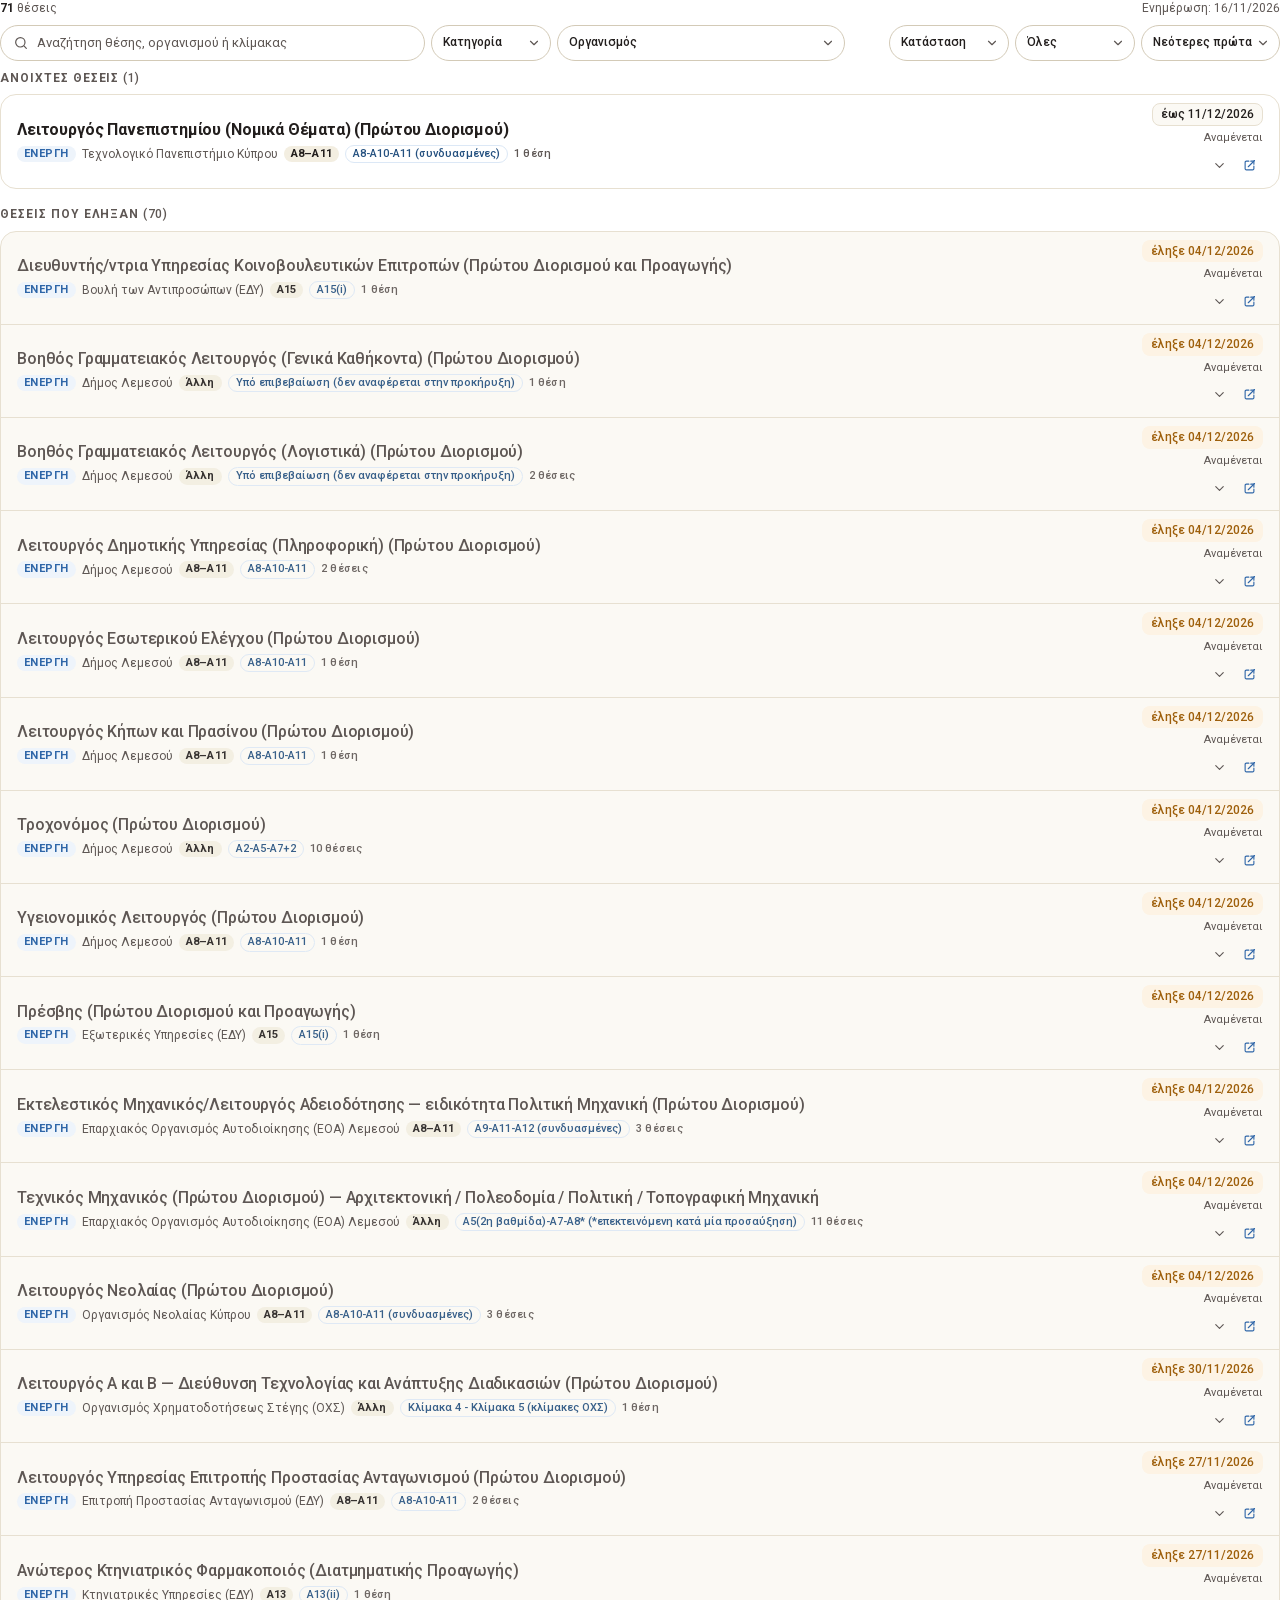
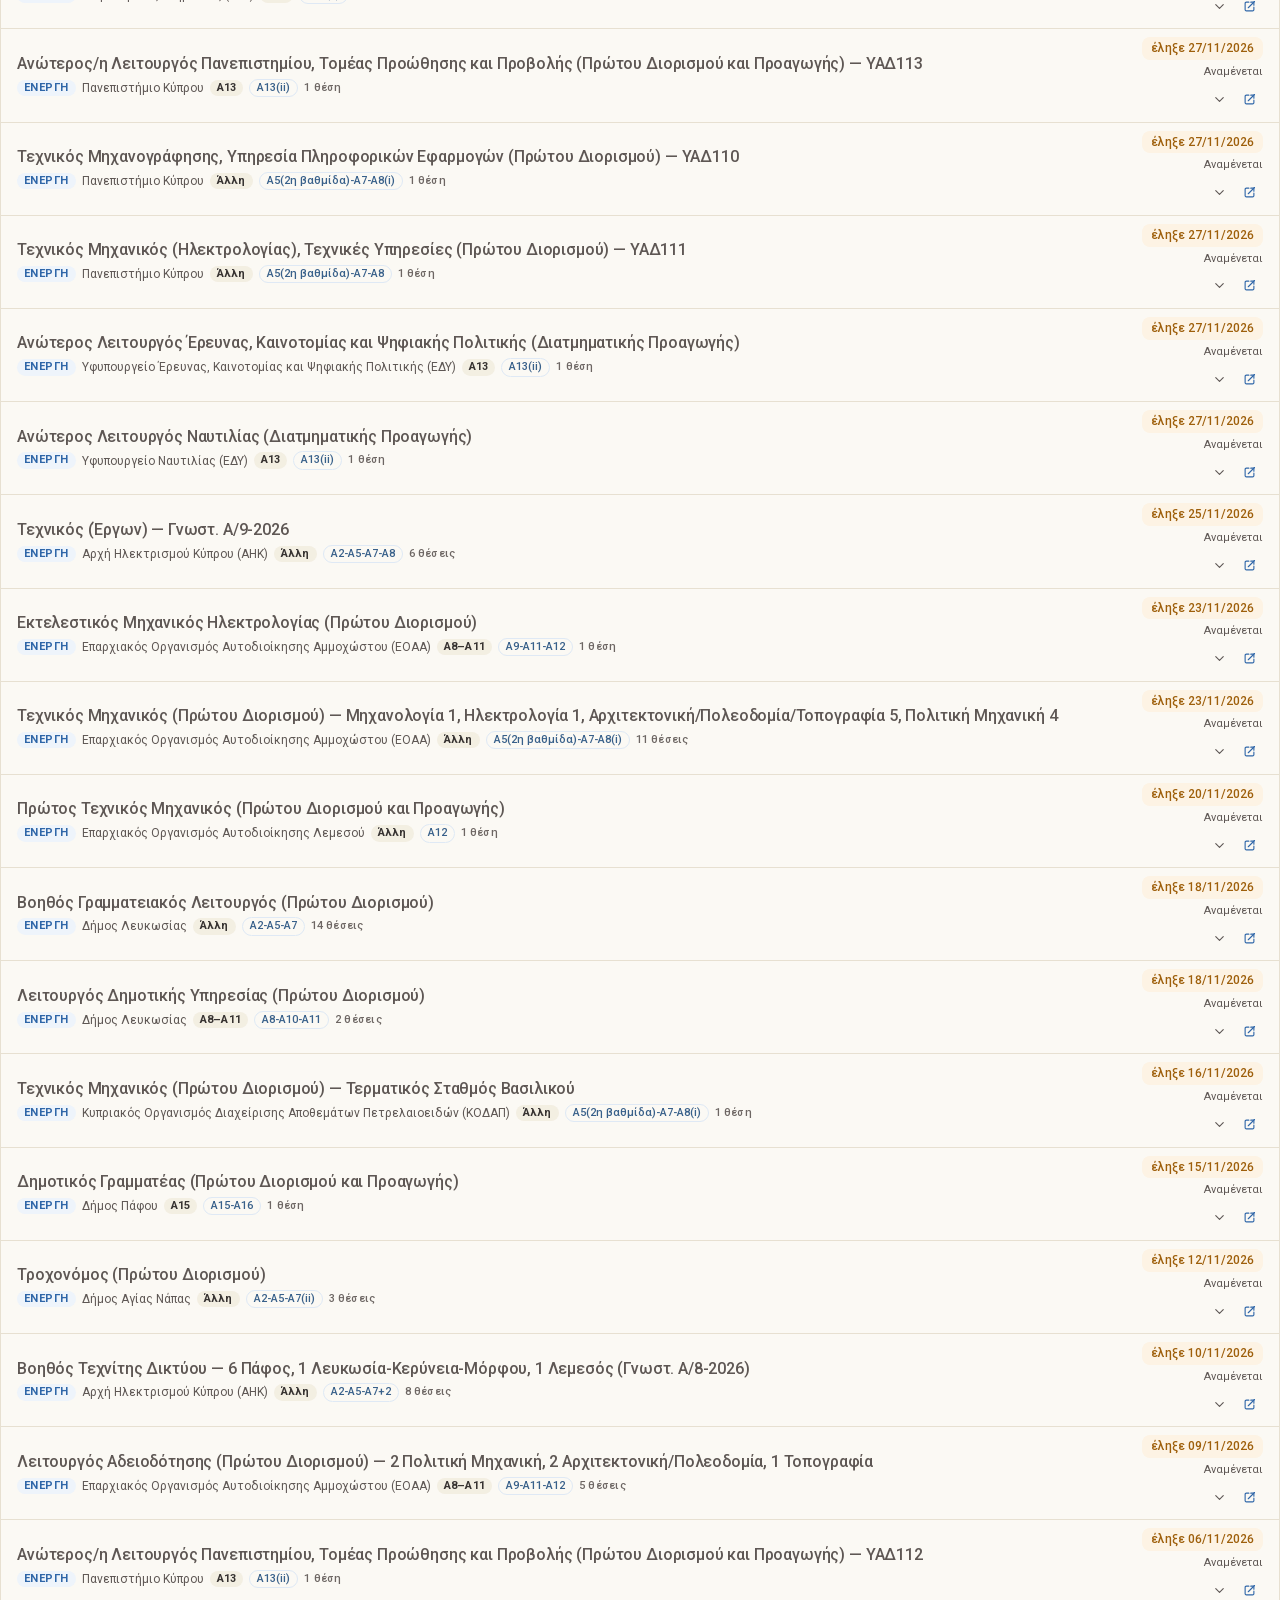
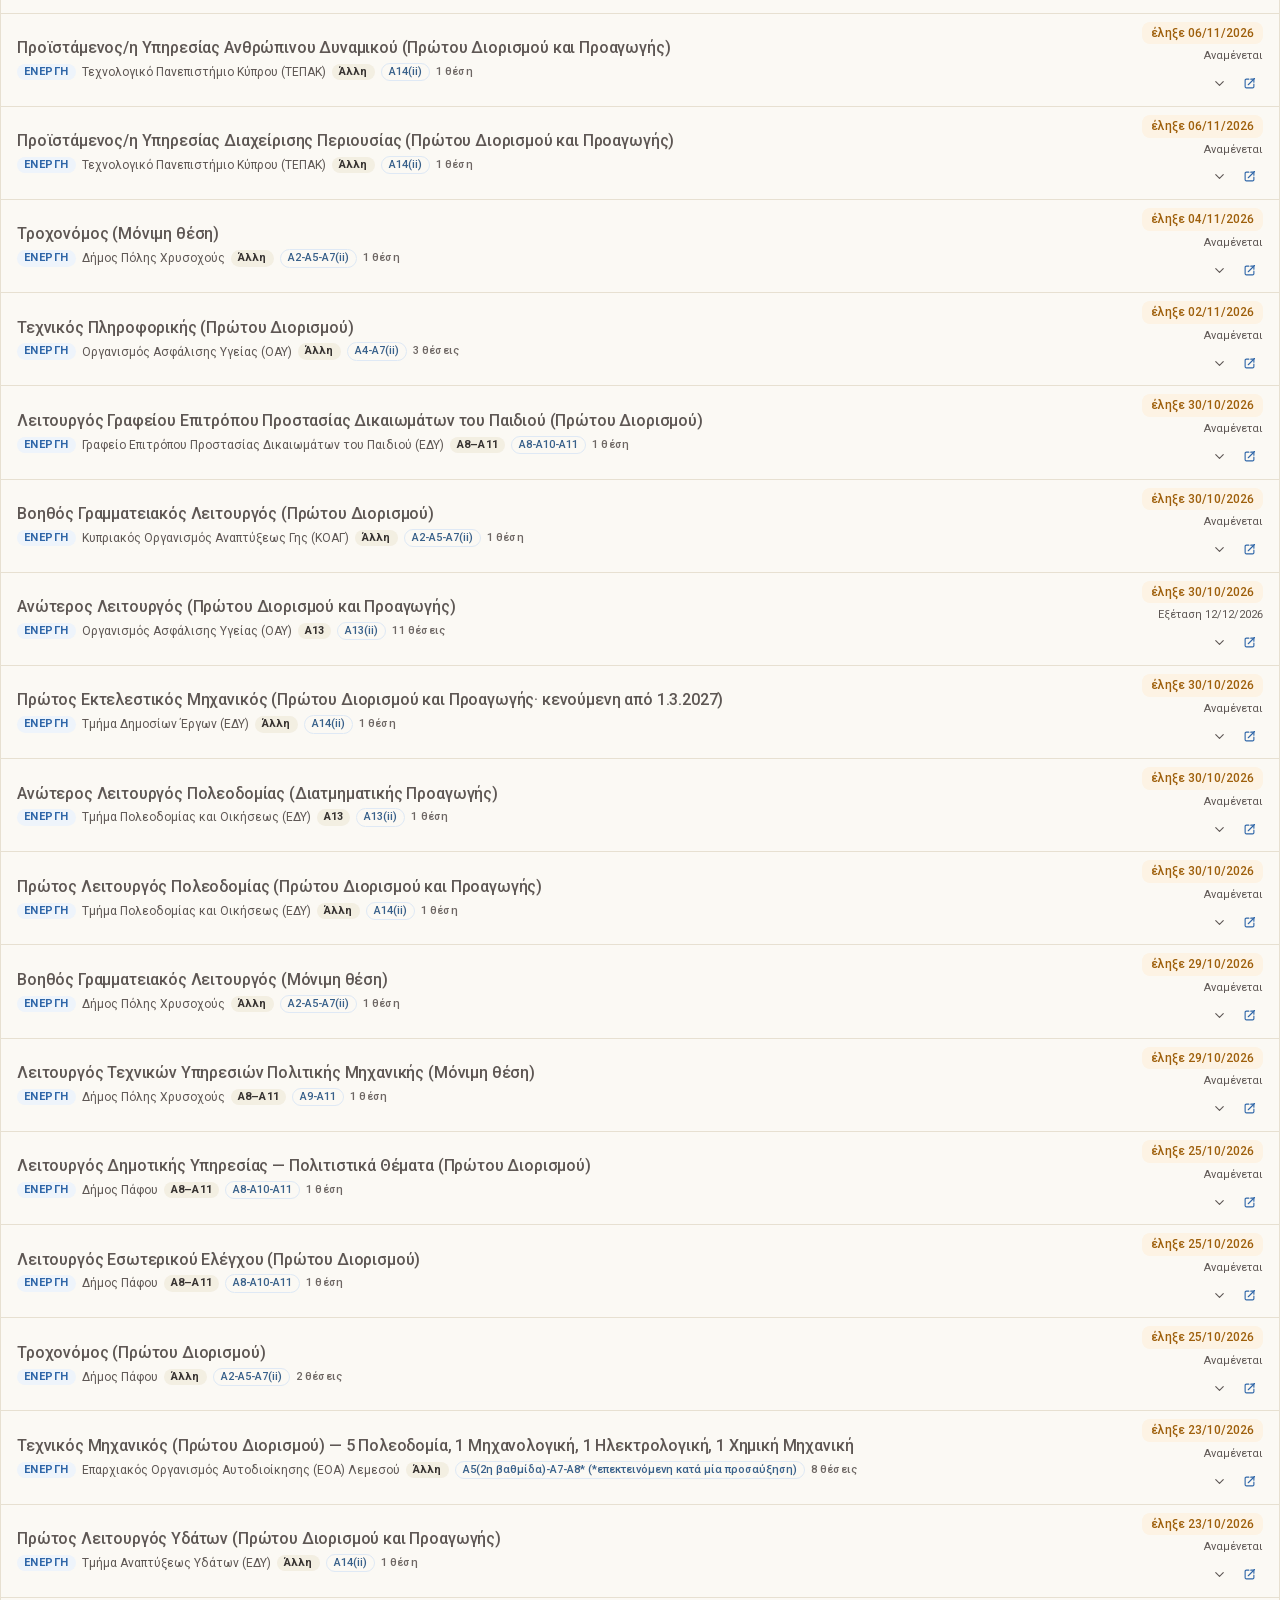
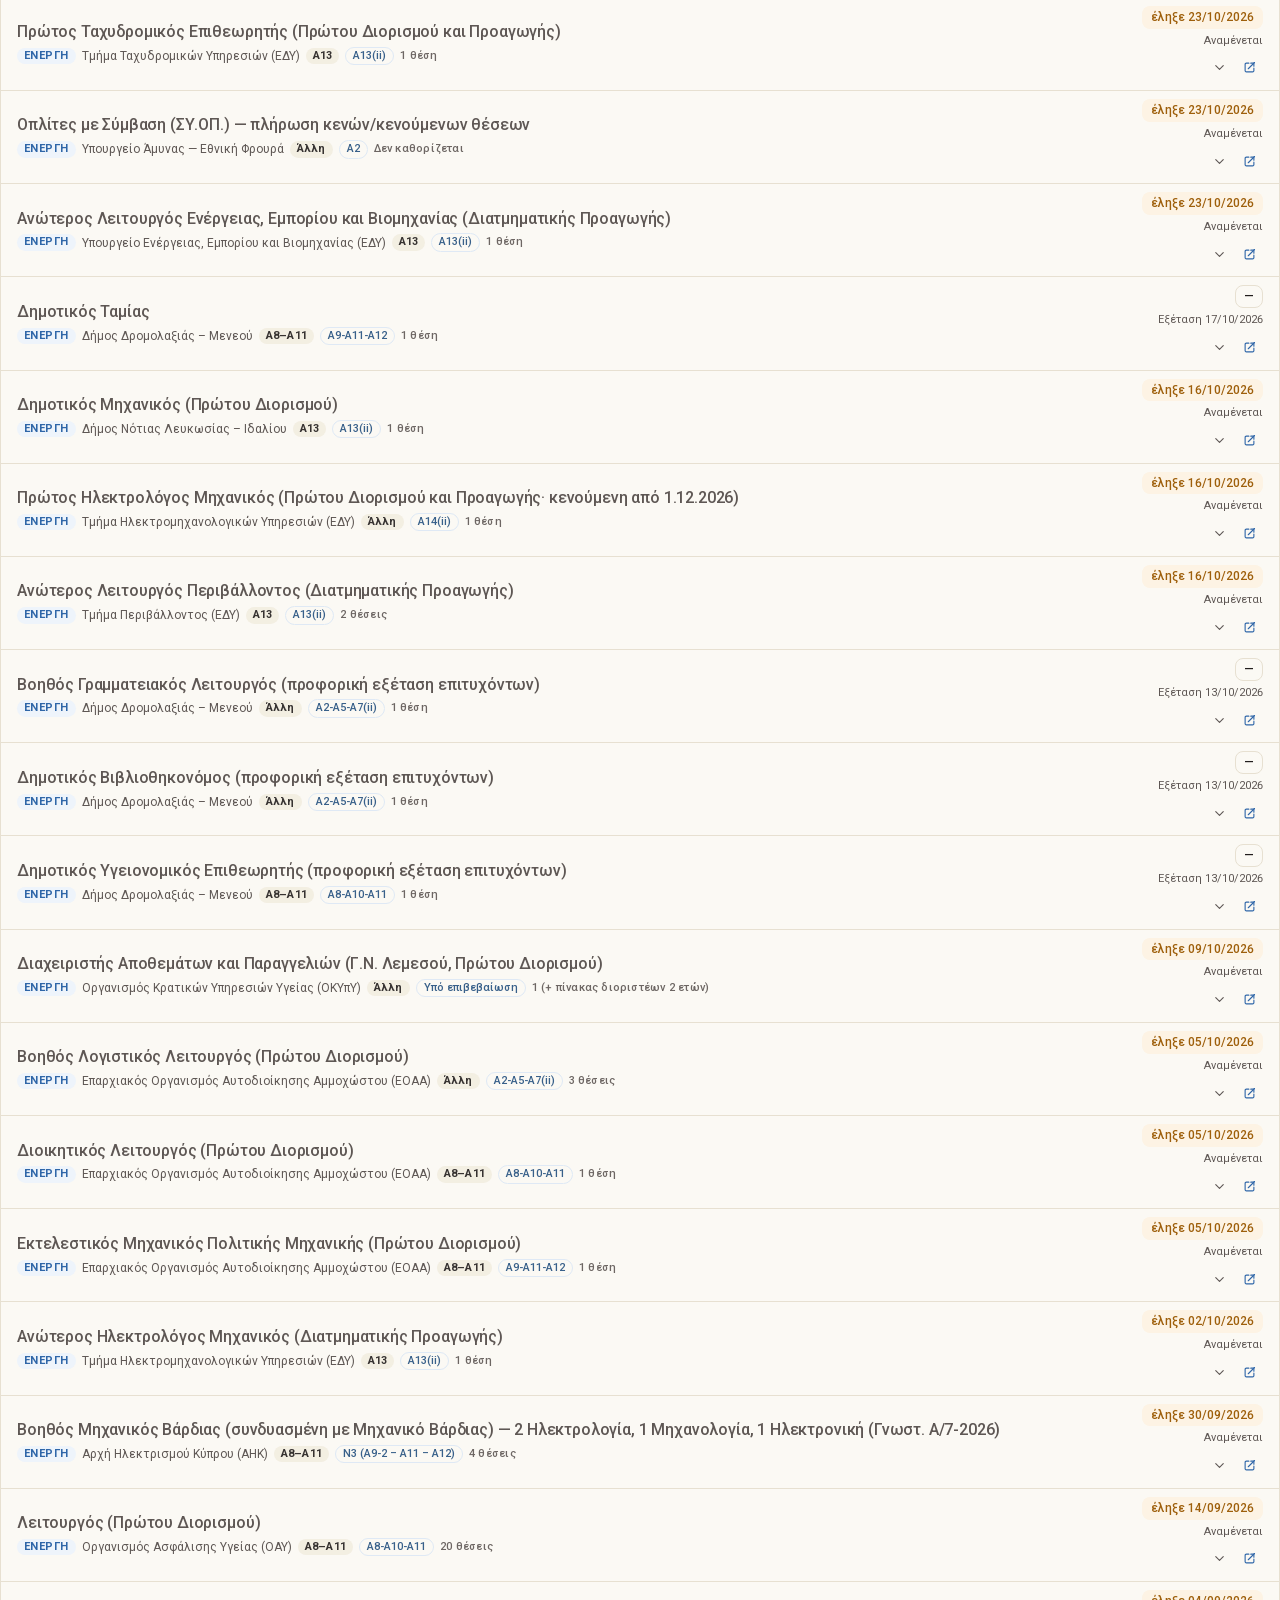
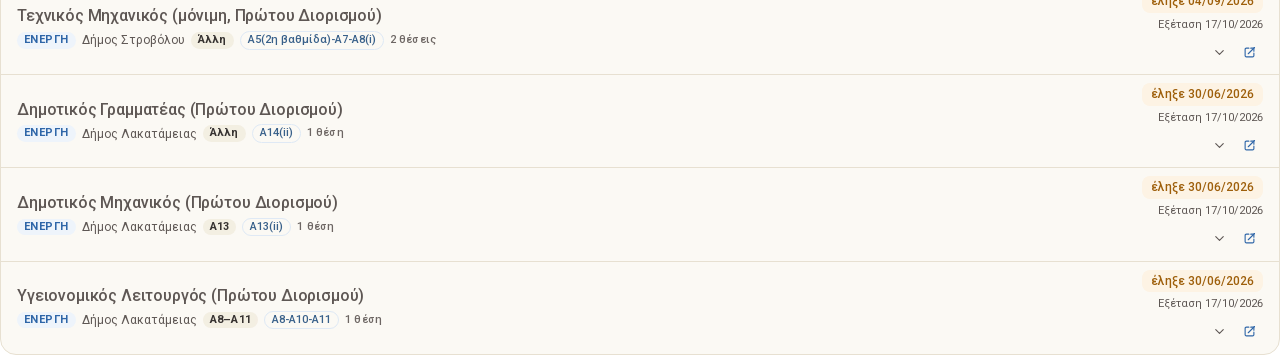
==== commit 02a4dc92: "Update SiGrow theseis listings (71 posts, 16/11/2026)." ====
--- a/index.html
+++ b/index.html
@@ -4,12 +4,12 @@
   <meta charset="utf-8">
   <meta name="viewport" content="width=device-width, initial-scale=1">
   <meta name="robots" content="noindex, nofollow">
-  <title>Ανοιχτές θέσεις και εξετάσεις οργανισμών — 15/11/2026</title>
+  <title>Ανοιχτές θέσεις και εξετάσεις οργανισμών — 16/11/2026</title>
   <link rel="stylesheet" href="theseis.css">
 </head>
 <body class="sgr-th-iframe">
   <div id="theseis-app" class="sgr-th-root"></div>
-  <script>window.SIGROW_THESEIS_DATA = {"version": 1, "generated_at": "2026-11-15T23:04:26+02:00", "generated_at_display": "15/11/2026", "timezone": "Asia/Nicosia", "source_run": "2026-11-13", "count": 71, "count_open": 29, "count_expired": 42, "posts": [{"id": "psc-2026-dir-koinov", "title": "Διευθυντής/ντρια Υπηρεσίας Κοινοβουλευτικών Επιτροπών (Πρώτου Διορισμού και Προαγωγής)", "organisation": "Βουλή των Αντιπροσώπων (ΕΔΥ)", "scale": "Α15(i)", "category": "Α15", "positions": "1", "deadline": "04/12/2026", "exam_status": "Pending", "exam_date": "", "tag": "NEW", "gazette": "ΕΕ 5905 (13/11/2026), Αρ. 1974", "link": "https://www.psc.gov.cy/psc/psc.nsf/All/35E01451C5B57D2AC2258EAE00279509/$file/%CE%94%CE%99%CE%95%CE%A5%CE%98%CE%A5%CE%9D%CE%A4%CE%97%CE%A3%20%CE%A5%CE%A0%CE%97%CE%A1%CE%95%CE%A3%CE%99%CE%91%CE%A3%20%CE%9A%CE%9F%CE%99%CE%9D%CE%9F%CE%92%CE%9F%CE%A5%CE%9B%CE%95%CE%A5%CE%A4%CE%99%CE%9A%CE%A9%CE%9D%20%CE%95%CE%A0%CE%99%CE%A4%CE%A1%CE%9F%CE%A0%CE%A9%CE%9D%20%20new.pdf?OpenElement", "published": "13/11/2026", "status": "open"}, {"id": "lim-2026-bgl-genika", "title": "Βοηθός Γραμματειακός Λειτουργός (Γενικά Καθήκοντα) (Πρώτου Διορισμού)", "organisation": "Δήμος Λεμεσού", "scale": "Υπό επιβεβαίωση (δεν αναφέρεται στην προκήρυξη)", "category": "Άλλη", "positions": "1", "deadline": "04/12/2026", "exam_status": "Pending", "exam_date": "", "tag": "NEW", "gazette": "ΕΕ 5905 (13/11/2026), Αρ. 1985 · αιτήσεις: hr@limassol.org.cy", "link": "https://www.mof.gov.cy/mof/gpo/gazette.nsf/All/0E3293CB65B51FCAC2258EAE0022924C/$file/5905%2013%2011%20%202026%20%20KYRIO%20MEROS%20TMIMA%20A.pdf#page=20", "published": "13/11/2026", "status": "open"}, {"id": "lim-2026-bgl-logist", "title": "Βοηθός Γραμματειακός Λειτουργός (Λογιστικά) (Πρώτου Διορισμού)", "organisation": "Δήμος Λεμεσού", "scale": "Υπό επιβεβαίωση (δεν αναφέρεται στην προκήρυξη)", "category": "Άλλη", "positions": "2", "deadline": "04/12/2026", "exam_status": "Pending", "exam_date": "", "tag": "NEW", "gazette": "ΕΕ 5905 (13/11/2026), Αρ. 1985 · αιτήσεις: hr@limassol.org.cy", "link": "https://www.mof.gov.cy/mof/gpo/gazette.nsf/All/0E3293CB65B51FCAC2258EAE0022924C/$file/5905%2013%2011%20%202026%20%20KYRIO%20MEROS%20TMIMA%20A.pdf#page=20", "published": "13/11/2026", "status": "open"}, {"id": "lim-2026-pliroforiki", "title": "Λειτουργός Δημοτικής Υπηρεσίας (Πληροφορική) (Πρώτου Διορισμού)", "organisation": "Δήμος Λεμεσού", "scale": "Α8-Α10-Α11", "category": "Α8–Α11", "positions": "2", "deadline": "04/12/2026", "exam_status": "Pending", "exam_date": "", "tag": "NEW", "gazette": "ΕΕ 5905 (13/11/2026), Αρ. 1985 · αιτήσεις: hr@limassol.org.cy", "link": "https://www.mof.gov.cy/mof/gpo/gazette.nsf/All/0E3293CB65B51FCAC2258EAE0022924C/$file/5905%2013%2011%20%202026%20%20KYRIO%20MEROS%20TMIMA%20A.pdf#page=20", "published": "13/11/2026", "status": "open"}, {"id": "lim-2026-esel", "title": "Λειτουργός Εσωτερικού Ελέγχου (Πρώτου Διορισμού)", "organisation": "Δήμος Λεμεσού", "scale": "Α8-Α10-Α11", "category": "Α8–Α11", "positions": "1", "deadline": "04/12/2026", "exam_status": "Pending", "exam_date": "", "tag": "NEW", "gazette": "ΕΕ 5905 (13/11/2026), Αρ. 1985 · αιτήσεις: hr@limassol.org.cy", "link": "https://www.mof.gov.cy/mof/gpo/gazette.nsf/All/0E3293CB65B51FCAC2258EAE0022924C/$file/5905%2013%2011%20%202026%20%20KYRIO%20MEROS%20TMIMA%20A.pdf#page=20", "published": "13/11/2026", "status": "open"}, {"id": "lim-2026-kipoi", "title": "Λειτουργός Κήπων και Πρασίνου (Πρώτου Διορισμού)", "organisation": "Δήμος Λεμεσού", "scale": "Α8-Α10-Α11", "category": "Α8–Α11", "positions": "1", "deadline": "04/12/2026", "exam_status": "Pending", "exam_date": "", "tag": "NEW", "gazette": "ΕΕ 5905 (13/11/2026), Αρ. 1985 · αιτήσεις: hr@limassol.org.cy", "link": "https://www.mof.gov.cy/mof/gpo/gazette.nsf/All/0E3293CB65B51FCAC2258EAE0022924C/$file/5905%2013%2011%20%202026%20%20KYRIO%20MEROS%20TMIMA%20A.pdf#page=20", "published": "13/11/2026", "status": "open"}, {"id": "lim-2026-trochon", "title": "Τροχονόμος (Πρώτου Διορισμού)", "organisation": "Δήμος Λεμεσού", "scale": "Α2-Α5-Α7+2", "category": "Άλλη", "positions": "10", "deadline": "04/12/2026", "exam_status": "Pending", "exam_date": "", "tag": "NEW", "gazette": "ΕΕ 5905 (13/11/2026), Αρ. 1985 · αιτήσεις: hr@limassol.org.cy", "link": "https://www.mof.gov.cy/mof/gpo/gazette.nsf/All/0E3293CB65B51FCAC2258EAE0022924C/$file/5905%2013%2011%20%202026%20%20KYRIO%20MEROS%20TMIMA%20A.pdf#page=20", "published": "13/11/2026", "status": "open"}, {"id": "lim-2026-ygeion", "title": "Υγειονομικός Λειτουργός (Πρώτου Διορισμού)", "organisation": "Δήμος Λεμεσού", "scale": "Α8-Α10-Α11", "category": "Α8–Α11", "positions": "1", "deadline": "04/12/2026", "exam_status": "Pending", "exam_date": "", "tag": "NEW", "gazette": "ΕΕ 5905 (13/11/2026), Αρ. 1985 · αιτήσεις: hr@limassol.org.cy", "link": "https://www.mof.gov.cy/mof/gpo/gazette.nsf/All/0E3293CB65B51FCAC2258EAE0022924C/$file/5905%2013%2011%20%202026%20%20KYRIO%20MEROS%20TMIMA%20A.pdf#page=20", "published": "13/11/2026", "status": "open"}, {"id": "psc-2026-presvis", "title": "Πρέσβης (Πρώτου Διορισμού και Προαγωγής)", "organisation": "Εξωτερικές Υπηρεσίες (ΕΔΥ)", "scale": "Α15(i)", "category": "Α15", "positions": "1", "deadline": "04/12/2026", "exam_status": "Pending", "exam_date": "", "tag": "NEW", "gazette": "ΕΕ 5905 (13/11/2026), Αρ. 1975", "link": "https://www.psc.gov.cy/psc/psc.nsf/All/C7B30B475660E962C2258EAE0027ED39/$file/%CE%A0%CE%A1%CE%95%CE%A3%CE%92%CE%97%CE%A3%20%CE%95%CE%9E%CE%A9%CE%A4%CE%95%CE%A1%CE%99%CE%9A%CE%95%CE%A3%20%CE%A5%CE%A0%CE%97%CE%A1%CE%95%CE%A3%CE%99%CE%95%CE%A3.26.pdf?OpenElement", "published": "13/11/2026", "status": "open"}, {"id": "eoalem-2026-em-adeiod", "title": "Εκτελεστικός Μηχανικός/Λειτουργός Αδειοδότησης — ειδικότητα Πολιτική Μηχανική (Πρώτου Διορισμού)", "organisation": "Επαρχιακός Οργανισμός Αυτοδιοίκησης (ΕΟΑ) Λεμεσού", "scale": "Α9-Α11-Α12 (συνδυασμένες)", "category": "Α8–Α11", "positions": "3", "deadline": "04/12/2026", "exam_status": "Pending", "exam_date": "", "tag": "NEW", "gazette": "ΕΕ 5905 (13/11/2026), Αρ. 1979 · αιτήσεις: eoalemesos.org.cy", "link": "https://www.mof.gov.cy/mof/gpo/gazette.nsf/All/0E3293CB65B51FCAC2258EAE0022924C/$file/5905%2013%2011%20%202026%20%20KYRIO%20MEROS%20TMIMA%20A.pdf#page=12", "published": "13/11/2026", "status": "open"}, {"id": "eoalem-2026-tm11", "title": "Τεχνικός Μηχανικός (Πρώτου Διορισμού) — Αρχιτεκτονική / Πολεοδομία / Πολιτική / Τοπογραφική Μηχανική", "organisation": "Επαρχιακός Οργανισμός Αυτοδιοίκησης (ΕΟΑ) Λεμεσού", "scale": "Α5(2η βαθμίδα)-Α7-Α8* (*επεκτεινόμενη κατά μία προσαύξηση)", "category": "Άλλη", "positions": "11", "deadline": "04/12/2026", "exam_status": "Pending", "exam_date": "", "tag": "NEW", "gazette": "ΕΕ 5905 (13/11/2026), Αρ. 1980 · αιτήσεις: eoalemesos.org.cy", "link": "https://www.mof.gov.cy/mof/gpo/gazette.nsf/All/0E3293CB65B51FCAC2258EAE0022924C/$file/5905%2013%2011%20%202026%20%20KYRIO%20MEROS%20TMIMA%20A.pdf#page=14", "published": "13/11/2026", "status": "open"}, {"id": "onek-2026-leit-neol", "title": "Λειτουργός Νεολαίας (Πρώτου Διορισμού)", "organisation": "Οργανισμός Νεολαίας Κύπρου", "scale": "Α8-Α10-Α11 (συνδυασμένες)", "category": "Α8–Α11", "positions": "3", "deadline": "04/12/2026", "exam_status": "Pending", "exam_date": "", "tag": "NEW", "gazette": "ΕΕ 5905 (13/11/2026), Αρ. 1981 · αιτήσεις: onek.org.cy", "link": "https://www.mof.gov.cy/mof/gpo/gazette.nsf/All/0E3293CB65B51FCAC2258EAE0022924C/$file/5905%2013%2011%20%202026%20%20KYRIO%20MEROS%20TMIMA%20A.pdf#page=16", "published": "13/11/2026", "status": "open"}, {"id": "cut-2026-leit-nomika", "title": "Λειτουργός Πανεπιστημίου (Νομικά Θέματα) (Πρώτου Διορισμού)", "organisation": "Τεχνολογικό Πανεπιστήμιο Κύπρου", "scale": "Α8-Α10-Α11 (συνδυασμένες)", "category": "Α8–Α11", "positions": "1", "deadline": "11/12/2026", "exam_status": "Pending", "exam_date": "", "tag": "NEW", "gazette": "ΕΕ 5905 (13/11/2026), Αρ. 1982 · αιτήσεις: jobs.cut.ac.cy", "link": "https://www.mof.gov.cy/mof/gpo/gazette.nsf/All/0E3293CB65B51FCAC2258EAE0022924C/$file/5905%2013%2011%20%202026%20%20KYRIO%20MEROS%20TMIMA%20A.pdf#page=18", "published": "13/11/2026", "status": "open"}, {"id": "ahk-2026-a9-te", "title": "Τεχνικός (Έργων) — Γνωστ. Α/9-2026", "organisation": "Αρχή Ηλεκτρισμού Κύπρου (ΑΗΚ)", "scale": "Α2-Α5-Α7-Α8", "category": "Άλλη", "positions": "6", "deadline": "25/11/2026", "exam_status": "Pending", "exam_date": "", "tag": "ACTIVE", "gazette": "ΕΕ 5900 (06/11/2026), Αρ. 1943 — eac.com.cy JobOpeningViewer pid=74", "link": "https://www.eac.com.cy/Lists/JobOpportunities/Attachments/74/%CE%93%CE%9A%CE%98%20%CE%91-9-2026-%CE%A4%CE%95%CE%A7%CE%9D%CE%99%CE%9A%CE%9F%CE%A3%28%CE%95%CE%A1%CE%93%CE%A9%CE%9D%29%20web4.11.26.pdf", "published": "06/11/2026", "status": "open"}, {"id": "eoalem-2026-ptm", "title": "Πρώτος Τεχνικός Μηχανικός (Πρώτου Διορισμού και Προαγωγής)", "organisation": "Επαρχιακός Οργανισμός Αυτοδιοίκησης Λεμεσού", "scale": "Α12", "category": "Άλλη", "positions": "1", "deadline": "20/11/2026", "exam_status": "Pending", "exam_date": "", "tag": "ACTIVE", "gazette": "ΕΕ 5900 (06/11/2026), Αρ. 1947", "link": "https://www.mof.gov.cy/mof/gpo/gazette.nsf/All/7ADE899170331AE7C2258EA70021EB87/$file/5900%206%2011%20%202026%20%20KYRIO%20MEROS%20TMIMA%20A.pdf#page=25", "published": "06/11/2026", "status": "open"}, {"id": "psc-2026-epa-leit", "title": "Λειτουργός Υπηρεσίας Επιτροπής Προστασίας Ανταγωνισμού (Πρώτου Διορισμού)", "organisation": "Επιτροπή Προστασίας Ανταγωνισμού (ΕΔΥ)", "scale": "Α8-Α10-Α11", "category": "Α8–Α11", "positions": "2", "deadline": "27/11/2026", "exam_status": "Pending", "exam_date": "", "tag": "ACTIVE", "gazette": "ΕΕ 5900 (06/11/2026), Αρ. 1935", "link": "https://www.psc.gov.cy/psc/psc.nsf/All/4093A94F54C6F667C2258EA70027662B/$file/%CE%9B%CE%95%CE%99%CE%A4%CE%9F%CE%A5%CE%A1%CE%93%CE%9F%CE%A3%20%CE%A5%CE%A0.%20%CE%95%CE%A0%CE%99%CE%A4%CE%A1%CE%9F%CE%A0%CE%97%CE%A3%20%CE%A0%CE%A1%CE%9F%CE%A3%CE%A4%CE%91%CE%A3%CE%99%CE%91%CE%A3%20%CE%91%CE%9D%CE%A4%CE%91%CE%93%CE%A9%CE%9D%CE%99%CE%A3%CE%9C%CE%9F%CE%A5%2C%20%CE%95%CE%A0%CE%91.pdf?OpenElement", "published": "06/11/2026", "status": "open"}, {"id": "psc-2026-al-ktinfarm", "title": "Ανώτερος Κτηνιατρικός Φαρμακοποιός (Διατμηματικής Προαγωγής)", "organisation": "Κτηνιατρικές Υπηρεσίες (ΕΔΥ)", "scale": "Α13(ii)", "category": "Α13", "positions": "1", "deadline": "27/11/2026", "exam_status": "Pending", "exam_date": "", "tag": "ACTIVE", "gazette": "ΕΕ 5900 (06/11/2026), Αρ. 1938", "link": "https://www.psc.gov.cy/psc/psc.nsf/All/EC493788EEDAB0EEC2258EA70028CC30/$file/%CE%91%CE%9D%CE%A9%CE%A4%CE%95%CE%A1%CE%9F%CE%A3%20%CE%9A%CE%A4%CE%97%CE%9D%CE%99%CE%91%CE%A4%CE%A1%CE%99%CE%9A%CE%9F%CE%A3%20%CE%A6%CE%91%CE%A1%CE%9C%CE%91%CE%9A%CE%9F%CE%A0%CE%9F%CE%99%CE%9F%CE%A3%2C%20%CE%9A%CE%A4%CE%97N%CE%99%CE%91%CE%A4%CE%A1%CE%99%CE%9A%CE%95%CE%A3%20%CE%A5%CE%A0%CE%97%CE%A1%CE%95%CE%A3%CE%99%CE%95%CE%A3.pdf?OpenElement", "published": "06/11/2026", "status": "open"}, {"id": "ucy-2026-al-tpp-yad113", "title": "Ανώτερος/η Λειτουργός Πανεπιστημίου, Τομέας Προώθησης και Προβολής (Πρώτου Διορισμού και Προαγωγής) — ΥΑΔ113", "organisation": "Πανεπιστήμιο Κύπρου", "scale": "Α13(ii)", "category": "Α13", "positions": "1", "deadline": "27/11/2026", "exam_status": "Pending", "exam_date": "", "tag": "ACTIVE", "gazette": "ΕΕ 5900 (06/11/2026), Αρ. 1942 — ucy.ac.cy/administrative-staff ΥΑΔ113", "link": "https://www.ucy.ac.cy/administrative-staff/", "published": "06/11/2026", "status": "open"}, {"id": "ucy-2026-tm-mich", "title": "Τεχνικός Μηχανογράφησης, Υπηρεσία Πληροφορικών Εφαρμογών (Πρώτου Διορισμού) — ΥΑΔ110", "organisation": "Πανεπιστήμιο Κύπρου", "scale": "Α5(2η βαθμίδα)-Α7-Α8(i)", "category": "Άλλη", "positions": "1", "deadline": "27/11/2026", "exam_status": "Pending", "exam_date": "", "tag": "ACTIVE", "gazette": "ΕΕ 5900 (06/11/2026), Αρ. 1942 — ucy.ac.cy/administrative-staff ΥΑΔ110", "link": "https://www.ucy.ac.cy/administrative-staff/", "published": "06/11/2026", "status": "open"}, {"id": "psc-2026-al-erevna", "title": "Ανώτερος Λειτουργός Έρευνας, Καινοτομίας και Ψηφιακής Πολιτικής (Διατμηματικής Προαγωγής)", "organisation": "Υφυπουργείο Έρευνας, Καινοτομίας και Ψηφιακής Πολιτικής (ΕΔΥ)", "scale": "Α13(ii)", "category": "Α13", "positions": "1", "deadline": "27/11/2026", "exam_status": "Pending", "exam_date": "", "tag": "ACTIVE", "gazette": "ΕΕ 5900 (06/11/2026), Αρ. 1936", "link": "https://www.psc.gov.cy/psc/psc.nsf/All/CFA04B0D7E0E114CC2258EA700285B91/$file/%CE%91%CE%9D%CE%A9%CE%A4%CE%95%CE%A1%CE%9F%CE%A5%20%CE%9B%CE%95%CE%99%CE%A4%CE%9F%CE%A5%CE%A1%CE%93%CE%9F%CE%A5%20%CE%88%CE%A1%CE%95%CE%A5%CE%9D%CE%91%CE%A3%2C%20%CE%9A%CE%91%CE%99%CE%9D%CE%9F%CE%A4%CE%9F%CE%9C%CE%99%CE%91%CE%A3%20%CE%9A%CE%91%CE%99%20%CE%A8%CE%97%CE%A6%CE%99%CE%91%CE%9A%CE%97%CE%A3%20%CE%A0%CE%9F%CE%9B%CE%99%CE%A4%CE%99%CE%9A%CE%97%CE%A3.pdf?OpenElement", "published": "06/11/2026", "status": "open"}, {"id": "psc-2026-al-nautilia", "title": "Ανώτερος Λειτουργός Ναυτιλίας (Διατμηματικής Προαγωγής)", "organisation": "Υφυπουργείο Ναυτιλίας (ΕΔΥ)", "scale": "Α13(ii)", "category": "Α13", "positions": "1", "deadline": "27/11/2026", "exam_status": "Pending", "exam_date": "", "tag": "ACTIVE", "gazette": "ΕΕ 5900 (06/11/2026), Αρ. 1937", "link": "https://www.psc.gov.cy/psc/psc.nsf/All/AD6802F4246456ADC2258EA700289FCF/$file/%CE%91%CE%9D%CE%A9%CE%A4%CE%95%CE%A1%CE%9F%CE%A3%20%CE%9B%CE%95%CE%99%CE%A4%CE%9F%CE%A5%CE%A1%CE%93%CE%9F%CE%A3%20%CE%9D%CE%91%CE%A5%CE%A4%CE%99%CE%9B%CE%99%CE%91%CE%A3%2C%20%CE%A5%CE%A6%CE%A5%CE%A0%CE%9F%CE%A5%CE%A1%CE%93%CE%95%CE%99%CE%9F%20%CE%9D%CE%91%CE%A5%CE%A4%CE%99%CE%9B%CE%99%CE%91%CE%A3.pdf?OpenElement", "published": "06/11/2026", "status": "open"}, {"id": "lefkosia-2026-bgl", "title": "Βοηθός Γραμματειακός Λειτουργός (Πρώτου Διορισμού)", "organisation": "Δήμος Λευκωσίας", "scale": "Α2-Α5-Α7", "category": "Άλλη", "positions": "14", "deadline": "18/11/2026", "exam_status": "Pending", "exam_date": "", "tag": "ACTIVE", "gazette": "ΕΕ 5899 (30/10/2026), Αρ. 1898 — αιτήσεις έως 14:00", "link": "https://www.mof.gov.cy/mof/gpo/gazette.nsf/D83E22E3E4C63BBAC2258EA000223A5E/$file/5899%2030%2010%202026%20KYRIO%20MEROS%20TMIMA%20A.pdf#page=23", "published": "30/10/2026", "status": "open"}, {"id": "lefkosia-2026-ldy", "title": "Λειτουργός Δημοτικής Υπηρεσίας (Πρώτου Διορισμού)", "organisation": "Δήμος Λευκωσίας", "scale": "Α8-Α10-Α11", "category": "Α8–Α11", "positions": "2", "deadline": "18/11/2026", "exam_status": "Pending", "exam_date": "", "tag": "ACTIVE", "gazette": "ΕΕ 5899 (30/10/2026), Αρ. 1897 — αιτήσεις έως 14:00", "link": "https://www.mof.gov.cy/mof/gpo/gazette.nsf/D83E22E3E4C63BBAC2258EA000223A5E/$file/5899%2030%2010%202026%20KYRIO%20MEROS%20TMIMA%20A.pdf#page=19", "published": "30/10/2026", "status": "open"}, {"id": "pafos-2026-dim-grammateas", "title": "Δημοτικός Γραμματέας (Πρώτου Διορισμού και Προαγωγής)", "organisation": "Δήμος Πάφου", "scale": "Α15-Α16", "category": "Α15", "positions": "1", "deadline": "15/11/2026", "exam_status": "Pending", "exam_date": "", "tag": "ACTIVE", "gazette": "ΕΕ 5899 (30/10/2026), Αρ. 1899 — αιτήσεις ηλεκτρονικά μέσω pafos.org.cy έως 23:59", "link": "https://www.mof.gov.cy/mof/gpo/gazette.nsf/D83E22E3E4C63BBAC2258EA000223A5E/$file/5899%2030%2010%202026%20KYRIO%20MEROS%20TMIMA%20A.pdf#page=26", "published": "30/10/2026", "status": "open"}, {"id": "eoaa-2026-em-ilektr", "title": "Εκτελεστικός Μηχανικός Ηλεκτρολογίας (Πρώτου Διορισμού)", "organisation": "Επαρχιακός Οργανισμός Αυτοδιοίκησης Αμμοχώστου (ΕΟΑΑ)", "scale": "Α9-Α11-Α12", "category": "Α8–Α11", "positions": "1", "deadline": "23/11/2026", "exam_status": "Pending", "exam_date": "", "tag": "ACTIVE", "gazette": "ΕΕ 5899 (30/10/2026), Αρ. 1895 — επαναπροκήρυξη μετά την ανάκληση της θέσης Πολιτικής Μηχανικής (Αρ. 1900)· αιτήσεις μέσω www.eoaa.org.cy έως 12:00", "link": "https://www.mof.gov.cy/mof/gpo/gazette.nsf/D83E22E3E4C63BBAC2258EA000223A5E/$file/5899%2030%2010%202026%20KYRIO%20MEROS%20TMIMA%20A.pdf#page=14", "published": "30/10/2026", "status": "open"}, {"id": "eoaa-2026-tm", "title": "Τεχνικός Μηχανικός (Πρώτου Διορισμού) — Μηχανολογία 1, Ηλεκτρολογία 1, Αρχιτεκτονική/Πολεοδομία/Τοπογραφία 5, Πολιτική Μηχανική 4", "organisation": "Επαρχιακός Οργανισμός Αυτοδιοίκησης Αμμοχώστου (ΕΟΑΑ)", "scale": "Α5(2η βαθμίδα)-Α7-Α8(i)", "category": "Άλλη", "positions": "11", "deadline": "23/11/2026", "exam_status": "Pending", "exam_date": "", "tag": "ACTIVE", "gazette": "ΕΕ 5899 (30/10/2026), Αρ. 1896 — αιτήσεις μέσω www.eoaa.org.cy έως 12:00", "link": "https://www.mof.gov.cy/mof/gpo/gazette.nsf/D83E22E3E4C63BBAC2258EA000223A5E/$file/5899%2030%2010%202026%20KYRIO%20MEROS%20TMIMA%20A.pdf#page=16", "published": "30/10/2026", "status": "open"}, {"id": "ohs-2026-leit-ab-tech", "title": "Λειτουργός Α και Β — Διεύθυνση Τεχνολογίας και Ανάπτυξης Διαδικασιών (Πρώτου Διορισμού)", "organisation": "Οργανισμός Χρηματοδοτήσεως Στέγης (ΟΧΣ)", "scale": "Κλίμακα 4 - Κλίμακα 5 (κλίμακες ΟΧΣ)", "category": "Άλλη", "positions": "1", "deadline": "30/11/2026", "exam_status": "Pending", "exam_date": "", "tag": "ACTIVE", "gazette": "ΕΕ 5899 (30/10/2026), Αρ. 1893 — αιτήσεις ηλεκτρονικά μέσω www.hfc.com.cy", "link": "https://www.mof.gov.cy/mof/gpo/gazette.nsf/D83E22E3E4C63BBAC2258EA000223A5E/$file/5899%2030%2010%202026%20KYRIO%20MEROS%20TMIMA%20A.pdf#page=9", "published": "30/10/2026", "status": "open"}, {"id": "kodap-2026-tm", "title": "Τεχνικός Μηχανικός (Πρώτου Διορισμού) — Τερματικός Σταθμός Βασιλικού", "organisation": "Κυπριακός Οργανισμός Διαχείρισης Αποθεμάτων Πετρελαιοειδών (ΚΟΔΑΠ)", "scale": "Α5(2η βαθμίδα)-Α7-Α8(i)", "category": "Άλλη", "positions": "1", "deadline": "16/11/2026", "exam_status": "Pending", "exam_date": "", "tag": "ACTIVE", "gazette": "ΕΕ 5898 (23/10/2026), Αρ. 1853 · Παράταση προθεσμίας: ΕΕ 5900 (06/11/2026), Αρ. 1949", "link": "https://www.mof.gov.cy/mof/gpo/gazette.nsf/154FFF5F8192142AC2258E9900243D10/$file/5898%2023%2010%202026%20KYRIO%20MEROS%20TMIMA%20A.pdf#page=25", "published": "23/10/2026", "status": "open"}, {"id": "ucy-2026-tm-ilektr", "title": "Τεχνικός Μηχανικός (Ηλεκτρολογίας), Τεχνικές Υπηρεσίες (Πρώτου Διορισμού) — ΥΑΔ111", "organisation": "Πανεπιστήμιο Κύπρου", "scale": "Α5(2η βαθμίδα)-Α7-Α8", "category": "Άλλη", "positions": "1", "deadline": "27/11/2026", "exam_status": "Pending", "exam_date": "", "tag": "ACTIVE", "gazette": "ΕΕ 5896 (16/10/2026), Αρ. 1806 / ΥΑΔ111 · Παράταση προθεσμίας: ΕΕ 5900 (06/11/2026), Αρ. 1942", "link": "https://www.ucy.ac.cy/hr/wp-content/uploads/sites/253/2026/10/%CE%A5%CE%91%CE%94111-%CE%98%CE%AD%CF%83%CE%B7-%CE%A4%CE%B5%CF%87%CE%BD.-%CE%9C%CE%B7%CF%87.-%CE%A4.%CE%A5.-%CE%A5%CE%91%CE%94111-2026-15102026.pdf", "published": "16/10/2026", "status": "open"}, {"id": "agianapa-2026-troxonomos", "title": "Τροχονόμος (Πρώτου Διορισμού)", "organisation": "Δήμος Αγίας Νάπας", "scale": "Α2-Α5-Α7(ii)", "category": "Άλλη", "positions": "3", "deadline": "12/11/2026", "exam_status": "Pending", "exam_date": "", "tag": "ACTIVE", "gazette": "ΕΕ 5898 (23/10/2026), Αρ. 1856 — αιτήσεις σε κλειστό φάκελο στον Δήμο Αγίας Νάπας έως 12:00, έντυπο www.agianapa.org.cy", "link": "https://www.mof.gov.cy/mof/gpo/gazette.nsf/154FFF5F8192142AC2258E9900243D10/$file/5898%2023%2010%202026%20KYRIO%20MEROS%20TMIMA%20A.pdf#page=30", "published": "23/10/2026", "status": "expired"}, {"id": "ahk-2026-a8-btd", "title": "Βοηθός Τεχνίτης Δικτύου — 6 Πάφος, 1 Λευκωσία-Κερύνεια-Μόρφου, 1 Λεμεσός (Γνωστ. Α/8-2026)", "organisation": "Αρχή Ηλεκτρισμού Κύπρου (ΑΗΚ)", "scale": "Α2-Α5-Α7+2", "category": "Άλλη", "positions": "8", "deadline": "10/11/2026", "exam_status": "Pending", "exam_date": "", "tag": "ACTIVE", "gazette": "ΑΗΚ — Γνωστοποίηση Κενών Θέσεων Α/8-2026 (eac.com.cy, Θέσεις Εργασίας, αιτήσεις από 20/10/2026) — ηλεκτρονική αίτηση μέσω ess.eac.com.cy", "link": "https://www.eac.com.cy/Lists/JobOpportunities/Attachments/73/%CE%93%CE%9A%CE%98%20%CE%91-8-2026%20%CE%92.%CE%A4.%CE%94%CE%99%CE%9A%CE%A4%CE%A5%CE%9F%CE%A5-web20.10.26.pdf", "published": "20/10/2026", "status": "expired"}, {"id": "eoaa-2026-ladeiod", "title": "Λειτουργός Αδειοδότησης (Πρώτου Διορισμού) — 2 Πολιτική Μηχανική, 2 Αρχιτεκτονική/Πολεοδομία, 1 Τοπογραφία", "organisation": "Επαρχιακός Οργανισμός Αυτοδιοίκησης Αμμοχώστου (ΕΟΑΑ)", "scale": "Α9-Α11-Α12", "category": "Α8–Α11", "positions": "5", "deadline": "09/11/2026", "exam_status": "Pending", "exam_date": "", "tag": "ACTIVE", "gazette": "ΕΕ 5896 (16/10/2026), Αρ. 1803 — αιτήσεις μόνο μέσω www.eoaa.org.cy", "link": "https://www.mof.gov.cy/mof/gpo/gazette.nsf/D850B9B73094E06FC2258E92001C1A96/$file/5896%2016%2010%202026%20KYRIO%20MEROS%20TMIMA%20A.pdf#page=11", "published": "16/10/2026", "status": "expired"}, {"id": "ucy-2026-al-tpp", "title": "Ανώτερος/η Λειτουργός Πανεπιστημίου, Τομέας Προώθησης και Προβολής (Πρώτου Διορισμού και Προαγωγής) — ΥΑΔ112", "organisation": "Πανεπιστήμιο Κύπρου", "scale": "Α13(ii)", "category": "Α13", "positions": "1", "deadline": "06/11/2026", "exam_status": "Pending", "exam_date": "", "tag": "ACTIVE", "gazette": "ΕΕ 5896 (16/10/2026), Αρ. 1806 (σελ. 16) — αιτήσεις έως 12:00", "link": "https://www.ucy.ac.cy/hr/wp-content/uploads/sites/253/2026/10/%CE%A5%CE%91%CE%94112-%CE%98%CE%B5%CF%83%CE%B7-%CE%91%CE%BD%CF%8E%CF%84%CE%B5%CF%81%CE%BF%CF%85-%CE%9B%CE%B5%CE%B9%CF%84%CE%BF%CF%85%CF%81%CE%B3%CE%BF%CF%85-%CE%9113-%CE%A4%CE%A0%CE%A0-_15102026.pdf", "published": "16/10/2026", "status": "expired"}, {"id": "tepak-2026-pyad", "title": "Προϊστάμενος/η Υπηρεσίας Ανθρώπινου Δυναμικού (Πρώτου Διορισμού και Προαγωγής)", "organisation": "Τεχνολογικό Πανεπιστήμιο Κύπρου (ΤΕΠΑΚ)", "scale": "Α14(ii)", "category": "Άλλη", "positions": "1", "deadline": "06/11/2026", "exam_status": "Pending", "exam_date": "", "tag": "ACTIVE", "gazette": "ΕΕ 5890 (25/09/2026), Αρ. 1696 · αιτήσεις: jobs.cut.ac.cy", "link": "https://www.mof.gov.cy/mof/gpo/gazette.nsf/2B783B2FA323C76AC2258E7D00231708/$file/5890%2025%209%202026%20KYRIO%20MEROS%20TMIMA%20A.pdf#page=29", "published": "25/09/2026", "status": "expired"}, {"id": "tepak-2026-pydp", "title": "Προϊστάμενος/η Υπηρεσίας Διαχείρισης Περιουσίας (Πρώτου Διορισμού και Προαγωγής)", "organisation": "Τεχνολογικό Πανεπιστήμιο Κύπρου (ΤΕΠΑΚ)", "scale": "Α14(ii)", "category": "Άλλη", "positions": "1", "deadline": "06/11/2026", "exam_status": "Pending", "exam_date": "", "tag": "ACTIVE", "gazette": "ΕΕ 5890 (25/09/2026), Αρ. 1695 · αιτήσεις: jobs.cut.ac.cy", "link": "https://www.mof.gov.cy/mof/gpo/gazette.nsf/2B783B2FA323C76AC2258E7D00231708/$file/5890%2025%209%202026%20KYRIO%20MEROS%20TMIMA%20A.pdf#page=27", "published": "25/09/2026", "status": "expired"}, {"id": "polis-2026-troxonomos", "title": "Τροχονόμος (Μόνιμη θέση)", "organisation": "Δήμος Πόλης Χρυσοχούς", "scale": "Α2-Α5-Α7(ii)", "category": "Άλλη", "positions": "1", "deadline": "04/11/2026", "exam_status": "Pending", "exam_date": "", "tag": "ACTIVE", "gazette": "ΕΕ 5898 (23/10/2026), Αρ. 1857 · Πλαίσιο: https://www.polis.org.cy/uploads/News/aeae374dc6.pdf — αιτήσεις στο Κεντρικό Αρχείο του Δήμου έως 12:00", "link": "https://www.mof.gov.cy/mof/gpo/gazette.nsf/154FFF5F8192142AC2258E9900243D10/$file/5898%2023%2010%202026%20KYRIO%20MEROS%20TMIMA%20A.pdf#page=34", "published": "23/10/2026", "status": "expired"}, {"id": "oay-2026-texn-pliroforikis", "title": "Τεχνικός Πληροφορικής (Πρώτου Διορισμού)", "organisation": "Οργανισμός Ασφάλισης Υγείας (ΟΑΥ)", "scale": "Α4-Α7(ii)", "category": "Άλλη", "positions": "3", "deadline": "02/11/2026", "exam_status": "Pending", "exam_date": "", "tag": "ACTIVE", "gazette": "ΕΕ 5891 (02/10/2026), Αρ. 1737 — https://www.mof.gov.cy/mof/gpo/gazette.nsf/7D8B3227CBCC3274C2258E84001F3E4D/$file/5891%202%2010%202026%20KYRIO%20MEROS%20TMIMA%20A.pdf#page=25", "link": "https://www.gesy.org.cy/el-gr/announcementdef/prokiryxi-technikoi-pliroforikis-102026.pdf", "published": "02/10/2026", "status": "expired"}, {"id": "psc-2026-lgepdp", "title": "Λειτουργός Γραφείου Επιτρόπου Προστασίας Δικαιωμάτων του Παιδιού (Πρώτου Διορισμού)", "organisation": "Γραφείο Επιτρόπου Προστασίας Δικαιωμάτων του Παιδιού (ΕΔΥ)", "scale": "Α8-Α10-Α11", "category": "Α8–Α11", "positions": "1", "deadline": "30/10/2026", "exam_status": "Pending", "exam_date": "", "tag": "ACTIVE", "gazette": "ΕΕ 5894 (09/10/2026), Αρ. 1763", "link": "https://www.psc.gov.cy/psc/psc.nsf/All/66E52DAB949B0827C2258E8B001F90D8/$file/1%20%CE%9B%CE%95%CE%99%CE%A4%CE%9F%CE%A5%CE%A1%CE%93%CE%9F%CE%A3%20%CE%93%CE%A1%CE%91%CE%A6%CE%95%CE%99%CE%9F%CE%A5%20%CE%95%CE%A0%CE%99%CE%A4%CE%A1%CE%9F%CE%A0%CE%9F%CE%A5%20%CE%A0%CE%A1%CE%9F%CE%A3%CE%A4%CE%91%CE%A3%CE%99%CE%91%CE%A3%20%CE%94%CE%99%CE%9A%CE%91%CE%99%CE%A9%CE%9C%CE%91%CE%A4%CE%A9%CE%9D%20%CE%A4%CE%9F%CE%A5%20%CE%A0%CE%91%CE%99%CE%94%CE%99%CE%9F%CE%A5.pdf?OpenElement", "published": "09/10/2026", "status": "expired"}, {"id": "koag-2026-bgl", "title": "Βοηθός Γραμματειακός Λειτουργός (Πρώτου Διορισμού)", "organisation": "Κυπριακός Οργανισμός Αναπτύξεως Γης (ΚΟΑΓ)", "scale": "Α2-Α5-Α7(ii)", "category": "Άλλη", "positions": "1", "deadline": "30/10/2026", "exam_status": "Pending", "exam_date": "", "tag": "ACTIVE", "gazette": "ΕΕ 5890 (25/09/2026), Αρ. 1694", "link": "https://www.mof.gov.cy/mof/gpo/gazette.nsf/2B783B2FA323C76AC2258E7D00231708/$file/5890%2025%209%202026%20KYRIO%20MEROS%20TMIMA%20A.pdf#page=25", "published": "25/09/2026", "status": "expired"}, {"id": "oay-2026-anoteroi", "title": "Ανώτερος Λειτουργός (Πρώτου Διορισμού και Προαγωγής)", "organisation": "Οργανισμός Ασφάλισης Υγείας (ΟΑΥ)", "scale": "Α13(ii)", "category": "Α13", "positions": "11", "deadline": "30/10/2026", "exam_status": "Exam Confirmed — 12/12/2026", "exam_date": "12/12/2026", "tag": "ACTIVE", "gazette": "ΕΕ 5888 (18/09/2026), Αρ. 1660 · Παράταση: ΕΕ 5897 Αρ. 1828 · Διεξαγωγή γραπτής: ΕΕ 5900 (06/11/2026), Αρ. 1960", "link": "https://www.mof.gov.cy/mof/gpo/gazette.nsf/All/7ADE899170331AE7C2258EA70021EB87/$file/5900%206%2011%20%202026%20%20KYRIO%20MEROS%20TMIMA%20A.pdf#page=34", "published": "18/09/2026", "status": "expired"}, {"id": "psc-2026-pem-tde", "title": "Πρώτος Εκτελεστικός Μηχανικός (Πρώτου Διορισμού και Προαγωγής· κενούμενη από 1.3.2027)", "organisation": "Τμήμα Δημοσίων Έργων (ΕΔΥ)", "scale": "Α14(ii)", "category": "Άλλη", "positions": "1", "deadline": "30/10/2026", "exam_status": "Pending", "exam_date": "", "tag": "ACTIVE", "gazette": "ΕΕ 5894 (09/10/2026), Αρ. 1766", "link": "https://www.psc.gov.cy/psc/psc.nsf/All/0FB1EE50DB1BE58FC2258E8B00207C3B/$file/4%20%CE%A0%CE%A1%CE%A9%CE%A4%CE%9F%CE%A3%20%CE%95%CE%9A%CE%A4%CE%95%CE%9B%CE%95%CE%A3%CE%A4%CE%99%CE%9A%CE%9F%CE%A3%20%CE%9C%CE%97%CE%A7%CE%91%CE%9D%CE%99%CE%9A%CE%9F%CE%A3%2C%20%CE%A4%CE%9C%CE%97%CE%9C%CE%91%20%CE%94%CE%97%CE%9C%CE%9F%CE%A3%CE%99%CE%A9%CE%9D%20%CE%95%CE%A1%CE%93%CE%A9%CE%9D.pdf?OpenElement", "published": "09/10/2026", "status": "expired"}, {"id": "psc-2026-alpol", "title": "Ανώτερος Λειτουργός Πολεοδομίας (Διατμηματικής Προαγωγής)", "organisation": "Τμήμα Πολεοδομίας και Οικήσεως (ΕΔΥ)", "scale": "Α13(ii)", "category": "Α13", "positions": "1", "deadline": "30/10/2026", "exam_status": "Pending", "exam_date": "", "tag": "ACTIVE", "gazette": "ΕΕ 5894 (09/10/2026), Αρ. 1765", "link": "https://www.psc.gov.cy/psc/psc.nsf/All/56D32062821AEC5AC2258E8B00204FC8/$file/3%20%CE%91%CE%9D%CE%A9%CE%A4%CE%95%CE%A1%CE%9F%CE%A3%20%CE%9B%CE%95%CE%99%CE%A4%CE%9F%CE%A5%CE%A1%CE%93%CE%9F%CE%A3%20%CE%A0%CE%9F%CE%9B%CE%95%CE%9F%CE%94%CE%9F%CE%9C%CE%99%CE%91%CE%A3.pdf?OpenElement", "published": "09/10/2026", "status": "expired"}, {"id": "psc-2026-plpol", "title": "Πρώτος Λειτουργός Πολεοδομίας (Πρώτου Διορισμού και Προαγωγής)", "organisation": "Τμήμα Πολεοδομίας και Οικήσεως (ΕΔΥ)", "scale": "Α14(ii)", "category": "Άλλη", "positions": "1", "deadline": "30/10/2026", "exam_status": "Pending", "exam_date": "", "tag": "ACTIVE", "gazette": "ΕΕ 5894 (09/10/2026), Αρ. 1764", "link": "https://www.psc.gov.cy/psc/psc.nsf/All/0D4158DEC3FB3C9EC2258E8B00202295/$file/2%20%CE%A0%CE%A1%CE%A9%CE%A4%CE%9F%CE%A3%20%CE%9B%CE%95%CE%99%CE%A4%CE%9F%CE%A5%CE%A1%CE%93%CE%9F%CE%A3%20%CE%A0%CE%9F%CE%9B%CE%95%CE%9F%CE%94%CE%9F%CE%9C%CE%99%CE%91%CE%A3.pdf?OpenElement", "published": "09/10/2026", "status": "expired"}, {"id": "polis-2026-bgl", "title": "Βοηθός Γραμματειακός Λειτουργός (Μόνιμη θέση)", "organisation": "Δήμος Πόλης Χρυσοχούς", "scale": "Α2-Α5-Α7(ii)", "category": "Άλλη", "positions": "1", "deadline": "29/10/2026", "exam_status": "Pending", "exam_date": "", "tag": "ACTIVE", "gazette": "ΕΕ 5896 (16/10/2026), Αρ. 1805 · Προκήρυξη/Πλαίσιο: https://www.polis.org.cy/uploads/News/fc44454tTB.pdf , https://www.polis.org.cy/uploads/News/3a8a4f1a3r.pdf — αιτήσεις στο Κεντρικό Αρχείο του Δήμου έως 12:00", "link": "https://www.mof.gov.cy/mof/gpo/gazette.nsf/D850B9B73094E06FC2258E92001C1A96/$file/5896%2016%2010%202026%20KYRIO%20MEROS%20TMIMA%20A.pdf#page=16", "published": "16/10/2026", "status": "expired"}, {"id": "polis-2026-lts-pm", "title": "Λειτουργός Τεχνικών Υπηρεσιών Πολιτικής Μηχανικής (Μόνιμη θέση)", "organisation": "Δήμος Πόλης Χρυσοχούς", "scale": "Α9-Α11", "category": "Α8–Α11", "positions": "1", "deadline": "29/10/2026", "exam_status": "Pending", "exam_date": "", "tag": "ACTIVE", "gazette": "ΕΕ 5896 (16/10/2026), Αρ. 1805 · Προκήρυξη/Πλαίσιο: https://www.polis.org.cy/uploads/News/fdf15btA37.pdf , https://www.polis.org.cy/uploads/News/4576ccb2c4.pdf — αιτήσεις στο Κεντρικό Αρχείο του Δήμου έως 12:00", "link": "https://www.mof.gov.cy/mof/gpo/gazette.nsf/D850B9B73094E06FC2258E92001C1A96/$file/5896%2016%2010%202026%20KYRIO%20MEROS%20TMIMA%20A.pdf#page=16", "published": "16/10/2026", "status": "expired"}, {"id": "pafos-2026-ldy-politistika", "title": "Λειτουργός Δημοτικής Υπηρεσίας — Πολιτιστικά Θέματα (Πρώτου Διορισμού)", "organisation": "Δήμος Πάφου", "scale": "Α8-Α10-Α11", "category": "Α8–Α11", "positions": "1", "deadline": "25/10/2026", "exam_status": "Pending", "exam_date": "", "tag": "ACTIVE", "gazette": "ΕΕ 5896 (16/10/2026), Αρ. 1804 — αιτήσεις ηλεκτρονικά μέσω ιστοσελίδας Δήμου Πάφου", "link": "https://www.mof.gov.cy/mof/gpo/gazette.nsf/D850B9B73094E06FC2258E92001C1A96/$file/5896%2016%2010%202026%20KYRIO%20MEROS%20TMIMA%20A.pdf#page=13", "published": "16/10/2026", "status": "expired"}, {"id": "pafos-2026-lee", "title": "Λειτουργός Εσωτερικού Ελέγχου (Πρώτου Διορισμού)", "organisation": "Δήμος Πάφου", "scale": "Α8-Α10-Α11", "category": "Α8–Α11", "positions": "1", "deadline": "25/10/2026", "exam_status": "Pending", "exam_date": "", "tag": "ACTIVE", "gazette": "ΕΕ 5896 (16/10/2026), Αρ. 1804 — αιτήσεις ηλεκτρονικά μέσω ιστοσελίδας Δήμου Πάφου", "link": "https://www.mof.gov.cy/mof/gpo/gazette.nsf/D850B9B73094E06FC2258E92001C1A96/$file/5896%2016%2010%202026%20KYRIO%20MEROS%20TMIMA%20A.pdf#page=13", "published": "16/10/2026", "status": "expired"}, {"id": "pafos-2026-troxonomos", "title": "Τροχονόμος (Πρώτου Διορισμού)", "organisation": "Δήμος Πάφου", "scale": "Α2-Α5-Α7(ii)", "category": "Άλλη", "positions": "2", "deadline": "25/10/2026", "exam_status": "Pending", "exam_date": "", "tag": "ACTIVE", "gazette": "ΕΕ 5896 (16/10/2026), Αρ. 1804 — αιτήσεις ηλεκτρονικά μέσω ιστοσελίδας Δήμου Πάφου", "link": "https://www.mof.gov.cy/mof/gpo/gazette.nsf/D850B9B73094E06FC2258E92001C1A96/$file/5896%2016%2010%202026%20KYRIO%20MEROS%20TMIMA%20A.pdf#page=13", "published": "16/10/2026", "status": "expired"}, {"id": "eoalem-2026-tm", "title": "Τεχνικός Μηχανικός (Πρώτου Διορισμού) — 5 Πολεοδομία, 1 Μηχανολογική, 1 Ηλεκτρολογική, 1 Χημική Μηχανική", "organisation": "Επαρχιακός Οργανισμός Αυτοδιοίκησης (ΕΟΑ) Λεμεσού", "scale": "Α5(2η βαθμίδα)-Α7-Α8* (*επεκτεινόμενη κατά μία προσαύξηση)", "category": "Άλλη", "positions": "8", "deadline": "23/10/2026", "exam_status": "Pending", "exam_date": "", "tag": "ACTIVE", "gazette": "ΕΕ 5891 (02/10/2026), Αρ. 1738 · αιτήσεις: eoalemesos.org.cy", "link": "https://www.mof.gov.cy/mof/gpo/gazette.nsf/7D8B3227CBCC3274C2258E84001F3E4D/$file/5891%202%2010%202026%20KYRIO%20MEROS%20TMIMA%20A.pdf#page=28", "published": "02/10/2026", "status": "expired"}, {"id": "psc-2026-plyd", "title": "Πρώτος Λειτουργός Υδάτων (Πρώτου Διορισμού και Προαγωγής)", "organisation": "Τμήμα Αναπτύξεως Υδάτων (ΕΔΥ)", "scale": "Α14(ii)", "category": "Άλλη", "positions": "1", "deadline": "23/10/2026", "exam_status": "Pending", "exam_date": "", "tag": "ACTIVE", "gazette": "ΕΕ 5891 (02/10/2026), Αρ. 1731", "link": "https://www.psc.gov.cy/psc/psc.nsf/All/7928D95F064641C7C2258E8400225B0C/$file/2%20%CE%A0%CE%A1%CE%A9%CE%A4%CE%9F%CE%A3%20%CE%9B%CE%95%CE%99%CE%A4%CE%9F%CE%A5%CE%A1%CE%93%CE%9F%CE%A3%20%CE%A5%CE%94%CE%91%CE%A4%CE%A9%CE%9D.pdf?OpenElement", "published": "02/10/2026", "status": "expired"}, {"id": "psc-2026-pte", "title": "Πρώτος Ταχυδρομικός Επιθεωρητής (Πρώτου Διορισμού και Προαγωγής)", "organisation": "Τμήμα Ταχυδρομικών Υπηρεσιών (ΕΔΥ)", "scale": "Α13(ii)", "category": "Α13", "positions": "1", "deadline": "23/10/2026", "exam_status": "Pending", "exam_date": "", "tag": "ACTIVE", "gazette": "ΕΕ 5891 (02/10/2026), Αρ. 1734", "link": "https://www.psc.gov.cy/psc/psc.nsf/All/FFAD33D8B20A2654C2258E840022C66C/$file/5%20%CE%A0%CE%A1%CE%A9%CE%A4%CE%9F%CE%A3%20%CE%A4%CE%91%CE%A7%CE%A5%CE%94%CE%A1%CE%9F%CE%9C%CE%99%CE%9A%CE%9F%CE%A3%20%CE%95%CE%A0%CE%99%CE%98%CE%95%CE%A9%CE%A1%CE%97%CE%A4%CE%97%CE%A3%2C%20%CE%A4%CE%9C.%20%CE%A4%CE%91%CE%A7.%20%CE%A5..pdf?OpenElement", "published": "02/10/2026", "status": "expired"}, {"id": "ypamyn-2026-syop", "title": "Οπλίτες με Σύμβαση (ΣΥ.ΟΠ.) — πλήρωση κενών/κενούμενων θέσεων", "organisation": "Υπουργείο Άμυνας — Εθνική Φρουρά", "scale": "Α2", "category": "Άλλη", "positions": "Δεν καθορίζεται", "deadline": "23/10/2026", "exam_status": "Pending", "exam_date": "", "tag": "ACTIVE", "gazette": "ΕΕ 5891 (02/10/2026), Αρ. 1735 · αιτήσεις gov.cy (Στράτευση) 05/10–23/10/2026", "link": "https://www.mof.gov.cy/mof/gpo/gazette.nsf/7D8B3227CBCC3274C2258E84001F3E4D/$file/5891%202%2010%202026%20KYRIO%20MEROS%20TMIMA%20A.pdf#page=12", "published": "02/10/2026", "status": "expired"}, {"id": "psc-2026-al-eeb", "title": "Ανώτερος Λειτουργός Ενέργειας, Εμπορίου και Βιομηχανίας (Διατμηματικής Προαγωγής)", "organisation": "Υπουργείο Ενέργειας, Εμπορίου και Βιομηχανίας (ΕΔΥ)", "scale": "Α13(ii)", "category": "Α13", "positions": "1", "deadline": "23/10/2026", "exam_status": "Pending", "exam_date": "", "tag": "ACTIVE", "gazette": "ΕΕ 5891 (02/10/2026), Αρ. 1732", "link": "https://www.psc.gov.cy/psc/psc.nsf/All/EA82AFF2212BE20EC2258E8400228964/$file/3%20%CE%91%CE%9D%CE%A9%CE%A4%CE%95%CE%A1%CE%9F%CE%A3%20%CE%9B%CE%95%CE%99%CE%A4%CE%9F%CE%A5%CE%A1%CE%93%CE%9F%CE%A3%20%CE%95%CE%9D%CE%95%CE%A1%CE%93%CE%95%CE%99%CE%91%CE%A3%20%CE%95%CE%9C%CE%A0%CE%9F%CE%A1%CE%99%CE%9F%CE%A5%20%CE%9A%CE%91%CE%99%20%CE%92%CE%99%CE%9F%CE%9C%CE%97%CE%A7%CE%91%CE%9D%CE%99%CE%91%CE%A3%20%CE%A5%CE%A0%20%CE%95%CE%9D%CE%95%CE%A1.%20%CE%95%CE%9C%20%CE%9A%20%CE%92%CE%99%CE%9F%CE%9C%CE%97%CE%A7.pdf?OpenElement", "published": "02/10/2026", "status": "expired"}, {"id": "dromolaxia-2026-tamias", "title": "Δημοτικός Ταμίας", "organisation": "Δήμος Δρομολαξιάς – Μενεού", "scale": "Α9-Α11-Α12", "category": "Α8–Α11", "positions": "1", "deadline": "Υπό επιβεβαίωση", "exam_status": "Exam Confirmed — 17/10/2026", "exam_date": "17/10/2026", "tag": "ACTIVE", "gazette": "Προκήρυξη: ΕΕ 5874 (03/07/2026), Αρ. 1234 (η ανακοίνωση γράφει «Α9-Α11-Α712» — τυπογραφικό, Α12) · Ανακοίνωση εξέτασης: ΕΕ 5891 (02/10/2026), Αρ. 1749 και dromolaxia-meneou.com.cy (05/10/2026)", "link": "https://www.mof.gov.cy/mof/gpo/gazette.nsf/7D8B3227CBCC3274C2258E84001F3E4D/$file/5891%202%2010%202026%20KYRIO%20MEROS%20TMIMA%20A.pdf#page=37", "published": "02/10/2026", "status": "expired"}, {"id": "dnli-2026-dm", "title": "Δημοτικός Μηχανικός (Πρώτου Διορισμού)", "organisation": "Δήμος Νότιας Λευκωσίας – Ιδαλίου", "scale": "Α13(ii)", "category": "Α13", "positions": "1", "deadline": "16/10/2026", "exam_status": "Pending", "exam_date": "", "tag": "ACTIVE", "gazette": "ΕΕ 5890 (25/09/2026), Αρ. 1699", "link": "https://www.mof.gov.cy/mof/gpo/gazette.nsf/2B783B2FA323C76AC2258E7D00231708/$file/5890%2025%209%202026%20KYRIO%20MEROS%20TMIMA%20A.pdf#page=35", "published": "25/09/2026", "status": "expired"}, {"id": "psc-2026-phm-thmy", "title": "Πρώτος Ηλεκτρολόγος Μηχανικός (Πρώτου Διορισμού και Προαγωγής· κενούμενη από 1.12.2026)", "organisation": "Τμήμα Ηλεκτρομηχανολογικών Υπηρεσιών (ΕΔΥ)", "scale": "Α14(ii)", "category": "Άλλη", "positions": "1", "deadline": "16/10/2026", "exam_status": "Pending", "exam_date": "", "tag": "ACTIVE", "gazette": "ΕΕ 5890 (25/09/2026), Αρ. 1688", "link": "https://www.psc.gov.cy/psc/psc.nsf/All/E40ACC8566B86B39C2258E7D00275DC3/$file/%CF%80%CF%81%CF%89%CF%84%CE%BF%CF%82%20%CE%B7%CE%BB%CE%B5%CE%BA%CF%84%CF%81%CE%BF%CE%BB%CE%BF%CE%B3%CE%BF%CF%82%20%CE%BC%CE%B7%CF%87%CE%B1%CE%BD%CE%B9%CE%BA%CE%BF%CF%82%20%CF%84%CE%BC%CE%AE%CE%BC%CE%B1%20%CE%B7%CE%BB%CE%B5%CE%BA%CF%84%CF%81%CE%BF%CE%BC%CE%B7%CF%87.%20%CF%85%CF%80%CE%B7%CF%81%CE%B5%CF%83%CE%B9%CF%89%CE%BD.pdf?OpenElement", "published": "25/09/2026", "status": "expired"}, {"id": "psc-2026-alper", "title": "Ανώτερος Λειτουργός Περιβάλλοντος (Διατμηματικής Προαγωγής)", "organisation": "Τμήμα Περιβάλλοντος (ΕΔΥ)", "scale": "Α13(ii)", "category": "Α13", "positions": "2", "deadline": "16/10/2026", "exam_status": "Pending", "exam_date": "", "tag": "ACTIVE", "gazette": "ΕΕ 5890 (25/09/2026), Αρ. 1687", "link": "https://www.psc.gov.cy/psc/psc.nsf/All/1CB7AAE13DDC9226C2258E7D0027273B/$file/%CE%A4.%CE%91%CE%9D%CE%A9%CE%A4%CE%95%CE%A1%CE%9F%CE%A3%20%CE%9B%CE%95%CE%99%CE%A4%CE%9F%CE%A5%CE%A1%CE%93%CE%9F%CE%A3%20%CE%A0%CE%95%CE%A1%CE%99%CE%92%CE%91%CE%9B%CE%9B%CE%9F%CE%9D%CE%A4%CE%9F%CE%A3%2C%20%CE%A4%CE%9C%CE%97%CE%9C%CE%91%20%CE%A0%CE%95%CE%A1%CE%99%CE%92%CE%91%CE%9B%CE%9B%CE%9F%CE%9D%CE%A4%CE%9F%CE%A3.pdf?OpenElement", "published": "25/09/2026", "status": "expired"}, {"id": "dromolaxia-2026-bgl-oral", "title": "Βοηθός Γραμματειακός Λειτουργός (προφορική εξέταση επιτυχόντων)", "organisation": "Δήμος Δρομολαξιάς – Μενεού", "scale": "Α2-Α5-Α7(ii)", "category": "Άλλη", "positions": "1", "deadline": "Υπό επιβεβαίωση", "exam_status": "Exam Confirmed — 13/10/2026", "exam_date": "13/10/2026", "tag": "ACTIVE", "gazette": "Προκήρυξη: ΕΕ 5838 (27/03/2026), Αρ. 596 · Ανακοίνωση προφορικής: ΕΕ 5891 (02/10/2026), Αρ. 1750", "link": "https://www.mof.gov.cy/mof/gpo/gazette.nsf/7D8B3227CBCC3274C2258E84001F3E4D/$file/5891%202%2010%202026%20KYRIO%20MEROS%20TMIMA%20A.pdf#page=38", "published": "02/10/2026", "status": "expired"}, {"id": "dromolaxia-2026-vivliothikonomos-oral", "title": "Δημοτικός Βιβλιοθηκονόμος (προφορική εξέταση επιτυχόντων)", "organisation": "Δήμος Δρομολαξιάς – Μενεού", "scale": "Α2-Α5-Α7(ii)", "category": "Άλλη", "positions": "1", "deadline": "Υπό επιβεβαίωση", "exam_status": "Exam Confirmed — 13/10/2026", "exam_date": "13/10/2026", "tag": "ACTIVE", "gazette": "Προκήρυξη: ΕΕ 5838 (27/03/2026), Αρ. 597 · Ανακοίνωση προφορικής: ΕΕ 5891 (02/10/2026), Αρ. 1750", "link": "https://www.mof.gov.cy/mof/gpo/gazette.nsf/7D8B3227CBCC3274C2258E84001F3E4D/$file/5891%202%2010%202026%20KYRIO%20MEROS%20TMIMA%20A.pdf#page=38", "published": "02/10/2026", "status": "expired"}, {"id": "dromolaxia-2026-yge-oral", "title": "Δημοτικός Υγειονομικός Επιθεωρητής (προφορική εξέταση επιτυχόντων)", "organisation": "Δήμος Δρομολαξιάς – Μενεού", "scale": "Α8-Α10-Α11", "category": "Α8–Α11", "positions": "1", "deadline": "Υπό επιβεβαίωση", "exam_status": "Exam Confirmed — 13/10/2026", "exam_date": "13/10/2026", "tag": "ACTIVE", "gazette": "Προκήρυξη: ΕΕ 5834 (13/03/2026), Αρ. 532 · Ανακοίνωση προφορικής: ΕΕ 5891 (02/10/2026), Αρ. 1750", "link": "https://www.mof.gov.cy/mof/gpo/gazette.nsf/7D8B3227CBCC3274C2258E84001F3E4D/$file/5891%202%2010%202026%20KYRIO%20MEROS%20TMIMA%20A.pdf#page=38", "published": "02/10/2026", "status": "expired"}, {"id": "okypy-2026-diax-apothematon", "title": "Διαχειριστής Αποθεμάτων και Παραγγελιών (Γ.Ν. Λεμεσού, Πρώτου Διορισμού)", "organisation": "Οργανισμός Κρατικών Υπηρεσιών Υγείας (ΟΚΥπΥ)", "scale": "Υπό επιβεβαίωση", "category": "Άλλη", "positions": "1 (+ πίνακας διοριστέων 2 ετών)", "deadline": "09/10/2026", "exam_status": "Pending", "exam_date": "", "tag": "ACTIVE", "gazette": "ΕΕ 5888 (18/09/2026), Αρ. 1659 — η προκήρυξη αναφέρει μόνο ετήσιο μισθό, όχι μισθολογική κλίμακα", "link": "https://www.mof.gov.cy/mof/gpo/gazette.nsf/5466D846E8B116E2C2258E76001EA851/$file/5888%2018%209%202026%20KYRIO%20MEROS%20TMIMA%20A.pdf#page=11", "published": "18/09/2026", "status": "expired"}, {"id": "eoaa-2026-bll", "title": "Βοηθός Λογιστικός Λειτουργός (Πρώτου Διορισμού)", "organisation": "Επαρχιακός Οργανισμός Αυτοδιοίκησης Αμμοχώστου (ΕΟΑΑ)", "scale": "Α2-Α5-Α7(ii)", "category": "Άλλη", "positions": "3", "deadline": "05/10/2026", "exam_status": "Pending", "exam_date": "", "tag": "ACTIVE", "gazette": "ΕΕ 5887 (11/09/2026), Αρ. 1634 — προθεσμία έληξε", "link": "https://www.mof.gov.cy/mof/gpo/gazette.nsf/9BEA2F1C8D857722C2258E6F001CEF4B/$file/5887%2011%209%202026%20KYRIO%20MEROS%20TMIMA%20A.pdf#page=25", "published": "11/09/2026", "status": "expired"}, {"id": "eoaa-2026-dl", "title": "Διοικητικός Λειτουργός (Πρώτου Διορισμού)", "organisation": "Επαρχιακός Οργανισμός Αυτοδιοίκησης Αμμοχώστου (ΕΟΑΑ)", "scale": "Α8-Α10-Α11", "category": "Α8–Α11", "positions": "1", "deadline": "05/10/2026", "exam_status": "Pending", "exam_date": "", "tag": "ACTIVE", "gazette": "ΕΕ 5887 (11/09/2026), Αρ. 1633 (διόρθωση: ΕΕ 5888, Αρ. 1662) — προθεσμία έληξε", "link": "https://www.mof.gov.cy/mof/gpo/gazette.nsf/9BEA2F1C8D857722C2258E6F001CEF4B/$file/5887%2011%209%202026%20KYRIO%20MEROS%20TMIMA%20A.pdf#page=23", "published": "11/09/2026", "status": "expired"}, {"id": "eoaa-2026-em", "title": "Εκτελεστικός Μηχανικός Πολιτικής Μηχανικής (Πρώτου Διορισμού)", "organisation": "Επαρχιακός Οργανισμός Αυτοδιοίκησης Αμμοχώστου (ΕΟΑΑ)", "scale": "Α9-Α11-Α12", "category": "Α8–Α11", "positions": "1", "deadline": "05/10/2026", "exam_status": "Pending", "exam_date": "", "tag": "ACTIVE", "gazette": "ΕΕ 5887 (11/09/2026), Αρ. 1632 — προθεσμία έληξε", "link": "https://www.mof.gov.cy/mof/gpo/gazette.nsf/9BEA2F1C8D857722C2258E6F001CEF4B/$file/5887%2011%209%202026%20KYRIO%20MEROS%20TMIMA%20A.pdf#page=20", "published": "11/09/2026", "status": "expired"}, {"id": "psc-2026-ahm-thmy", "title": "Ανώτερος Ηλεκτρολόγος Μηχανικός (Διατμηματικής Προαγωγής)", "organisation": "Τμήμα Ηλεκτρομηχανολογικών Υπηρεσιών (ΕΔΥ)", "scale": "Α13(ii)", "category": "Α13", "positions": "1", "deadline": "02/10/2026", "exam_status": "Pending", "exam_date": "", "tag": "ACTIVE", "gazette": "ΕΕ 5887 (11/09/2026), Αρ. 1626 — προθεσμία έληξε", "link": "https://www.psc.gov.cy/psc/psc.nsf/All/9C2BEF84EBC5461AC2258E6F0023891D/$file/%CE%91%CE%9D%CE%A9%CE%A4%CE%95%CE%A1%CE%9F%CE%A3%20%CE%97%CE%9B%CE%95%CE%9A%CE%A4%CE%A1%CE%9F%CE%9B%CE%9F%CE%93%CE%9F%CE%A3%20%CE%9C%CE%97%CE%A7%CE%91%CE%9D%CE%99%CE%9A%CE%9F%CE%A3.pdf?OpenElement", "published": "11/09/2026", "status": "expired"}, {"id": "ahk-2026-a7-bmv", "title": "Βοηθός Μηχανικός Βάρδιας (συνδυασμένη με Μηχανικό Βάρδιας) — 2 Ηλεκτρολογία, 1 Μηχανολογία, 1 Ηλεκτρονική (Γνωστ. Α/7-2026)", "organisation": "Αρχή Ηλεκτρισμού Κύπρου (ΑΗΚ)", "scale": "Ν3 (Α9-2 – Α11 – Α12)", "category": "Α8–Α11", "positions": "4", "deadline": "30/09/2026", "exam_status": "Pending", "exam_date": "", "tag": "ACTIVE", "gazette": "ΕΕ 5887 (11/09/2026), Αρ. 1636 · πλήρης προκήρυξη στο eac.com.cy (08/09/2026) — προθεσμία έληξε", "link": "https://www.mof.gov.cy/mof/gpo/gazette.nsf/9BEA2F1C8D857722C2258E6F001CEF4B/$file/5887%2011%209%202026%20KYRIO%20MEROS%20TMIMA%20A.pdf#page=27", "published": "11/09/2026", "status": "expired"}, {"id": "oay-2026-leitourgoi", "title": "Λειτουργός (Πρώτου Διορισμού)", "organisation": "Οργανισμός Ασφάλισης Υγείας (ΟΑΥ)", "scale": "Α8-Α10-Α11", "category": "Α8–Α11", "positions": "20", "deadline": "14/09/2026", "exam_status": "Pending", "exam_date": "", "tag": "ACTIVE", "gazette": "Προκήρυξη 08/2026 στην ιστοσελίδα ΟΑΥ (gesy.org.cy) — προθεσμία έληξε, εξέταση εκκρεμεί", "link": "https://www.gesy.org.cy/el-gr/announcementdef/prokiryxi-leitourgoi-082026-0.pdf", "published": "01/08/2026", "status": "expired"}, {"id": "strovolos-2026-tm", "title": "Τεχνικός Μηχανικός (μόνιμη, Πρώτου Διορισμού)", "organisation": "Δήμος Στροβόλου", "scale": "Α5(2η βαθμίδα)-Α7-Α8(i)", "category": "Άλλη", "positions": "2", "deadline": "04/09/2026", "exam_status": "Exam Confirmed — 17/10/2026", "exam_date": "17/10/2026", "tag": "ACTIVE", "gazette": "Προκήρυξη: ΕΕ 5882 (14/08/2026), Αρ. 1542 — https://www.mof.gov.cy/mof/gpo/gazette.nsf/CACF33F33CEA3B7EC2258E53001ABED3/$file/5882%2014%208%202026%20KYRIO%20MEROS%20TMIMA%20A.pdf#page=34 · Ανακοίνωση εξέτασης: ΕΕ 5894 (09/10/2026), Αρ. 1782", "link": "https://www.mof.gov.cy/mof/gpo/gazette.nsf/4E4D35A2ACB890A3C2258E8B001AE680/$file/5894%209%2010%202026%20KYRIO%20MEROS%20TMIMA%20A.pdf#page=26", "published": "09/10/2026", "status": "expired"}, {"id": "lakatamia-2026-dg", "title": "Δημοτικός Γραμματέας (Πρώτου Διορισμού)", "organisation": "Δήμος Λακατάμειας", "scale": "Α14(ii)", "category": "Άλλη", "positions": "1", "deadline": "30/06/2026", "exam_status": "Exam Confirmed — 17/10/2026", "exam_date": "17/10/2026", "tag": "ACTIVE", "gazette": "Προκήρυξη: Δήμος Λακατάμειας / ΕΕ 12/06/2026 — https://www.lakatamia.org.cy/wp-content/uploads/2026/06/ΠΛΗΡΩΣΗ-ΜΙΑΣ-ΘΕΣΗΣ-ΔΗΜΟΤΙΚΟΥ-ΓΡΑΜΜΑΤΕΑ-ΜΙΑΣ-ΘΕΣΗΣ-ΔΗΜΟΤΙΚΟΥ-ΜΗΧΑΝΙΚΟΥ-ΚΑΙ-ΜΙΑΣ-ΘΕΣΗΣ-ΥΓΕΙΟΝΟΜΙΚΟΥ-ΛΕΙΤΟΥΡΓΟΥ.pdf · Ανακοίνωση εξέτασης: ΕΕ 5896 (16/10/2026), Αρ. 1827", "link": "https://www.mof.gov.cy/mof/gpo/gazette.nsf/D850B9B73094E06FC2258E92001C1A96/$file/5896%2016%2010%202026%20KYRIO%20MEROS%20TMIMA%20A.pdf#page=31", "published": "16/10/2026", "status": "expired"}, {"id": "lakatamia-2026-dm", "title": "Δημοτικός Μηχανικός (Πρώτου Διορισμού)", "organisation": "Δήμος Λακατάμειας", "scale": "Α13(ii)", "category": "Α13", "positions": "1", "deadline": "30/06/2026", "exam_status": "Exam Confirmed — 17/10/2026", "exam_date": "17/10/2026", "tag": "ACTIVE", "gazette": "Προκήρυξη: Δήμος Λακατάμειας / ΕΕ 12/06/2026 — https://www.lakatamia.org.cy/wp-content/uploads/2026/06/ΠΛΗΡΩΣΗ-ΜΙΑΣ-ΘΕΣΗΣ-ΔΗΜΟΤΙΚΟΥ-ΓΡΑΜΜΑΤΕΑ-ΜΙΑΣ-ΘΕΣΗΣ-ΔΗΜΟΤΙΚΟΥ-ΜΗΧΑΝΙΚΟΥ-ΚΑΙ-ΜΙΑΣ-ΘΕΣΗΣ-ΥΓΕΙΟΝΟΜΙΚΟΥ-ΛΕΙΤΟΥΡΓΟΥ.pdf · Ανακοίνωση εξέτασης: ΕΕ 5896 (16/10/2026), Αρ. 1827", "link": "https://www.mof.gov.cy/mof/gpo/gazette.nsf/D850B9B73094E06FC2258E92001C1A96/$file/5896%2016%2010%202026%20KYRIO%20MEROS%20TMIMA%20A.pdf#page=31", "published": "16/10/2026", "status": "expired"}, {"id": "lakatamia-2026-yl", "title": "Υγειονομικός Λειτουργός (Πρώτου Διορισμού)", "organisation": "Δήμος Λακατάμειας", "scale": "Α8-Α10-Α11", "category": "Α8–Α11", "positions": "1", "deadline": "30/06/2026", "exam_status": "Exam Confirmed — 17/10/2026", "exam_date": "17/10/2026", "tag": "ACTIVE", "gazette": "Προκήρυξη: Δήμος Λακατάμειας / ΕΕ 12/06/2026 — https://www.lakatamia.org.cy/wp-content/uploads/2026/06/ΠΛΗΡΩΣΗ-ΜΙΑΣ-ΘΕΣΗΣ-ΔΗΜΟΤΙΚΟΥ-ΓΡΑΜΜΑΤΕΑ-ΜΙΑΣ-ΘΕΣΗΣ-ΔΗΜΟΤΙΚΟΥ-ΜΗΧΑΝΙΚΟΥ-ΚΑΙ-ΜΙΑΣ-ΘΕΣΗΣ-ΥΓΕΙΟΝΟΜΙΚΟΥ-ΛΕΙΤΟΥΡΓΟΥ.pdf · Ανακοίνωση εξέτασης: ΕΕ 5896 (16/10/2026), Αρ. 1827", "link": "https://www.mof.gov.cy/mof/gpo/gazette.nsf/D850B9B73094E06FC2258E92001C1A96/$file/5896%2016%2010%202026%20KYRIO%20MEROS%20TMIMA%20A.pdf#page=31", "published": "16/10/2026", "status": "expired"}]};</script>
+  <script>window.SIGROW_THESEIS_DATA = {"version": 1, "generated_at": "2026-11-16T17:29:49+02:00", "generated_at_display": "16/11/2026", "timezone": "Asia/Nicosia", "source_run": "2026-11-16", "count": 71, "count_open": 28, "count_expired": 43, "posts": [{"id": "psc-2026-dir-koinov", "title": "Διευθυντής/ντρια Υπηρεσίας Κοινοβουλευτικών Επιτροπών (Πρώτου Διορισμού και Προαγωγής)", "organisation": "Βουλή των Αντιπροσώπων (ΕΔΥ)", "scale": "Α15(i)", "category": "Α15", "positions": "1", "deadline": "04/12/2026", "exam_status": "Pending", "exam_date": "", "tag": "ACTIVE", "gazette": "ΕΕ 5905 (13/11/2026), Αρ. 1974", "link": "https://www.psc.gov.cy/psc/psc.nsf/All/35E01451C5B57D2AC2258EAE00279509/$file/%CE%94%CE%99%CE%95%CE%A5%CE%98%CE%A5%CE%9D%CE%A4%CE%97%CE%A3%20%CE%A5%CE%A0%CE%97%CE%A1%CE%95%CE%A3%CE%99%CE%91%CE%A3%20%CE%9A%CE%9F%CE%99%CE%9D%CE%9F%CE%92%CE%9F%CE%A5%CE%9B%CE%95%CE%A5%CE%A4%CE%99%CE%9A%CE%A9%CE%9D%20%CE%95%CE%A0%CE%99%CE%A4%CE%A1%CE%9F%CE%A0%CE%A9%CE%9D%20%20new.pdf?OpenElement", "published": "13/11/2026", "status": "open"}, {"id": "lim-2026-bgl-genika", "title": "Βοηθός Γραμματειακός Λειτουργός (Γενικά Καθήκοντα) (Πρώτου Διορισμού)", "organisation": "Δήμος Λεμεσού", "scale": "Υπό επιβεβαίωση (δεν αναφέρεται στην προκήρυξη)", "category": "Άλλη", "positions": "1", "deadline": "04/12/2026", "exam_status": "Pending", "exam_date": "", "tag": "ACTIVE", "gazette": "ΕΕ 5905 (13/11/2026), Αρ. 1985 · αιτήσεις: hr@limassol.org.cy", "link": "https://www.mof.gov.cy/mof/gpo/gazette.nsf/All/0E3293CB65B51FCAC2258EAE0022924C/$file/5905%2013%2011%20%202026%20%20KYRIO%20MEROS%20TMIMA%20A.pdf#page=20", "published": "13/11/2026", "status": "open"}, {"id": "lim-2026-bgl-logist", "title": "Βοηθός Γραμματειακός Λειτουργός (Λογιστικά) (Πρώτου Διορισμού)", "organisation": "Δήμος Λεμεσού", "scale": "Υπό επιβεβαίωση (δεν αναφέρεται στην προκήρυξη)", "category": "Άλλη", "positions": "2", "deadline": "04/12/2026", "exam_status": "Pending", "exam_date": "", "tag": "ACTIVE", "gazette": "ΕΕ 5905 (13/11/2026), Αρ. 1985 · αιτήσεις: hr@limassol.org.cy", "link": "https://www.mof.gov.cy/mof/gpo/gazette.nsf/All/0E3293CB65B51FCAC2258EAE0022924C/$file/5905%2013%2011%20%202026%20%20KYRIO%20MEROS%20TMIMA%20A.pdf#page=20", "published": "13/11/2026", "status": "open"}, {"id": "lim-2026-pliroforiki", "title": "Λειτουργός Δημοτικής Υπηρεσίας (Πληροφορική) (Πρώτου Διορισμού)", "organisation": "Δήμος Λεμεσού", "scale": "Α8-Α10-Α11", "category": "Α8–Α11", "positions": "2", "deadline": "04/12/2026", "exam_status": "Pending", "exam_date": "", "tag": "ACTIVE", "gazette": "ΕΕ 5905 (13/11/2026), Αρ. 1985 · αιτήσεις: hr@limassol.org.cy", "link": "https://www.mof.gov.cy/mof/gpo/gazette.nsf/All/0E3293CB65B51FCAC2258EAE0022924C/$file/5905%2013%2011%20%202026%20%20KYRIO%20MEROS%20TMIMA%20A.pdf#page=20", "published": "13/11/2026", "status": "open"}, {"id": "lim-2026-esel", "title": "Λειτουργός Εσωτερικού Ελέγχου (Πρώτου Διορισμού)", "organisation": "Δήμος Λεμεσού", "scale": "Α8-Α10-Α11", "category": "Α8–Α11", "positions": "1", "deadline": "04/12/2026", "exam_status": "Pending", "exam_date": "", "tag": "ACTIVE", "gazette": "ΕΕ 5905 (13/11/2026), Αρ. 1985 · αιτήσεις: hr@limassol.org.cy", "link": "https://www.mof.gov.cy/mof/gpo/gazette.nsf/All/0E3293CB65B51FCAC2258EAE0022924C/$file/5905%2013%2011%20%202026%20%20KYRIO%20MEROS%20TMIMA%20A.pdf#page=20", "published": "13/11/2026", "status": "open"}, {"id": "lim-2026-kipoi", "title": "Λειτουργός Κήπων και Πρασίνου (Πρώτου Διορισμού)", "organisation": "Δήμος Λεμεσού", "scale": "Α8-Α10-Α11", "category": "Α8–Α11", "positions": "1", "deadline": "04/12/2026", "exam_status": "Pending", "exam_date": "", "tag": "ACTIVE", "gazette": "ΕΕ 5905 (13/11/2026), Αρ. 1985 · αιτήσεις: hr@limassol.org.cy", "link": "https://www.mof.gov.cy/mof/gpo/gazette.nsf/All/0E3293CB65B51FCAC2258EAE0022924C/$file/5905%2013%2011%20%202026%20%20KYRIO%20MEROS%20TMIMA%20A.pdf#page=20", "published": "13/11/2026", "status": "open"}, {"id": "lim-2026-trochon", "title": "Τροχονόμος (Πρώτου Διορισμού)", "organisation": "Δήμος Λεμεσού", "scale": "Α2-Α5-Α7+2", "category": "Άλλη", "positions": "10", "deadline": "04/12/2026", "exam_status": "Pending", "exam_date": "", "tag": "ACTIVE", "gazette": "ΕΕ 5905 (13/11/2026), Αρ. 1985 · αιτήσεις: hr@limassol.org.cy", "link": "https://www.mof.gov.cy/mof/gpo/gazette.nsf/All/0E3293CB65B51FCAC2258EAE0022924C/$file/5905%2013%2011%20%202026%20%20KYRIO%20MEROS%20TMIMA%20A.pdf#page=20", "published": "13/11/2026", "status": "open"}, {"id": "lim-2026-ygeion", "title": "Υγειονομικός Λειτουργός (Πρώτου Διορισμού)", "organisation": "Δήμος Λεμεσού", "scale": "Α8-Α10-Α11", "category": "Α8–Α11", "positions": "1", "deadline": "04/12/2026", "exam_status": "Pending", "exam_date": "", "tag": "ACTIVE", "gazette": "ΕΕ 5905 (13/11/2026), Αρ. 1985 · αιτήσεις: hr@limassol.org.cy", "link": "https://www.mof.gov.cy/mof/gpo/gazette.nsf/All/0E3293CB65B51FCAC2258EAE0022924C/$file/5905%2013%2011%20%202026%20%20KYRIO%20MEROS%20TMIMA%20A.pdf#page=20", "published": "13/11/2026", "status": "open"}, {"id": "psc-2026-presvis", "title": "Πρέσβης (Πρώτου Διορισμού και Προαγωγής)", "organisation": "Εξωτερικές Υπηρεσίες (ΕΔΥ)", "scale": "Α15(i)", "category": "Α15", "positions": "1", "deadline": "04/12/2026", "exam_status": "Pending", "exam_date": "", "tag": "ACTIVE", "gazette": "ΕΕ 5905 (13/11/2026), Αρ. 1975", "link": "https://www.psc.gov.cy/psc/psc.nsf/All/C7B30B475660E962C2258EAE0027ED39/$file/%CE%A0%CE%A1%CE%95%CE%A3%CE%92%CE%97%CE%A3%20%CE%95%CE%9E%CE%A9%CE%A4%CE%95%CE%A1%CE%99%CE%9A%CE%95%CE%A3%20%CE%A5%CE%A0%CE%97%CE%A1%CE%95%CE%A3%CE%99%CE%95%CE%A3.26.pdf?OpenElement", "published": "13/11/2026", "status": "open"}, {"id": "eoalem-2026-em-adeiod", "title": "Εκτελεστικός Μηχανικός/Λειτουργός Αδειοδότησης — ειδικότητα Πολιτική Μηχανική (Πρώτου Διορισμού)", "organisation": "Επαρχιακός Οργανισμός Αυτοδιοίκησης (ΕΟΑ) Λεμεσού", "scale": "Α9-Α11-Α12 (συνδυασμένες)", "category": "Α8–Α11", "positions": "3", "deadline": "04/12/2026", "exam_status": "Pending", "exam_date": "", "tag": "ACTIVE", "gazette": "ΕΕ 5905 (13/11/2026), Αρ. 1979 · αιτήσεις: eoalemesos.org.cy", "link": "https://www.mof.gov.cy/mof/gpo/gazette.nsf/All/0E3293CB65B51FCAC2258EAE0022924C/$file/5905%2013%2011%20%202026%20%20KYRIO%20MEROS%20TMIMA%20A.pdf#page=12", "published": "13/11/2026", "status": "open"}, {"id": "eoalem-2026-tm11", "title": "Τεχνικός Μηχανικός (Πρώτου Διορισμού) — Αρχιτεκτονική / Πολεοδομία / Πολιτική / Τοπογραφική Μηχανική", "organisation": "Επαρχιακός Οργανισμός Αυτοδιοίκησης (ΕΟΑ) Λεμεσού", "scale": "Α5(2η βαθμίδα)-Α7-Α8* (*επεκτεινόμενη κατά μία προσαύξηση)", "category": "Άλλη", "positions": "11", "deadline": "04/12/2026", "exam_status": "Pending", "exam_date": "", "tag": "ACTIVE", "gazette": "ΕΕ 5905 (13/11/2026), Αρ. 1980 · αιτήσεις: eoalemesos.org.cy", "link": "https://www.mof.gov.cy/mof/gpo/gazette.nsf/All/0E3293CB65B51FCAC2258EAE0022924C/$file/5905%2013%2011%20%202026%20%20KYRIO%20MEROS%20TMIMA%20A.pdf#page=14", "published": "13/11/2026", "status": "open"}, {"id": "onek-2026-leit-neol", "title": "Λειτουργός Νεολαίας (Πρώτου Διορισμού)", "organisation": "Οργανισμός Νεολαίας Κύπρου", "scale": "Α8-Α10-Α11 (συνδυασμένες)", "category": "Α8–Α11", "positions": "3", "deadline": "04/12/2026", "exam_status": "Pending", "exam_date": "", "tag": "ACTIVE", "gazette": "ΕΕ 5905 (13/11/2026), Αρ. 1981 · αιτήσεις: onek.org.cy", "link": "https://www.mof.gov.cy/mof/gpo/gazette.nsf/All/0E3293CB65B51FCAC2258EAE0022924C/$file/5905%2013%2011%20%202026%20%20KYRIO%20MEROS%20TMIMA%20A.pdf#page=16", "published": "13/11/2026", "status": "open"}, {"id": "cut-2026-leit-nomika", "title": "Λειτουργός Πανεπιστημίου (Νομικά Θέματα) (Πρώτου Διορισμού)", "organisation": "Τεχνολογικό Πανεπιστήμιο Κύπρου", "scale": "Α8-Α10-Α11 (συνδυασμένες)", "category": "Α8–Α11", "positions": "1", "deadline": "11/12/2026", "exam_status": "Pending", "exam_date": "", "tag": "ACTIVE", "gazette": "ΕΕ 5905 (13/11/2026), Αρ. 1982 · αιτήσεις: jobs.cut.ac.cy", "link": "https://www.mof.gov.cy/mof/gpo/gazette.nsf/All/0E3293CB65B51FCAC2258EAE0022924C/$file/5905%2013%2011%20%202026%20%20KYRIO%20MEROS%20TMIMA%20A.pdf#page=18", "published": "13/11/2026", "status": "open"}, {"id": "ahk-2026-a9-te", "title": "Τεχνικός (Έργων) — Γνωστ. Α/9-2026", "organisation": "Αρχή Ηλεκτρισμού Κύπρου (ΑΗΚ)", "scale": "Α2-Α5-Α7-Α8", "category": "Άλλη", "positions": "6", "deadline": "25/11/2026", "exam_status": "Pending", "exam_date": "", "tag": "ACTIVE", "gazette": "ΕΕ 5900 (06/11/2026), Αρ. 1943 — eac.com.cy JobOpeningViewer pid=74", "link": "https://www.eac.com.cy/Lists/JobOpportunities/Attachments/74/%CE%93%CE%9A%CE%98%20%CE%91-9-2026-%CE%A4%CE%95%CE%A7%CE%9D%CE%99%CE%9A%CE%9F%CE%A3%28%CE%95%CE%A1%CE%93%CE%A9%CE%9D%29%20web4.11.26.pdf", "published": "06/11/2026", "status": "open"}, {"id": "eoalem-2026-ptm", "title": "Πρώτος Τεχνικός Μηχανικός (Πρώτου Διορισμού και Προαγωγής)", "organisation": "Επαρχιακός Οργανισμός Αυτοδιοίκησης Λεμεσού", "scale": "Α12", "category": "Άλλη", "positions": "1", "deadline": "20/11/2026", "exam_status": "Pending", "exam_date": "", "tag": "ACTIVE", "gazette": "ΕΕ 5900 (06/11/2026), Αρ. 1947", "link": "https://www.mof.gov.cy/mof/gpo/gazette.nsf/All/7ADE899170331AE7C2258EA70021EB87/$file/5900%206%2011%20%202026%20%20KYRIO%20MEROS%20TMIMA%20A.pdf#page=25", "published": "06/11/2026", "status": "open"}, {"id": "psc-2026-epa-leit", "title": "Λειτουργός Υπηρεσίας Επιτροπής Προστασίας Ανταγωνισμού (Πρώτου Διορισμού)", "organisation": "Επιτροπή Προστασίας Ανταγωνισμού (ΕΔΥ)", "scale": "Α8-Α10-Α11", "category": "Α8–Α11", "positions": "2", "deadline": "27/11/2026", "exam_status": "Pending", "exam_date": "", "tag": "ACTIVE", "gazette": "ΕΕ 5900 (06/11/2026), Αρ. 1935", "link": "https://www.psc.gov.cy/psc/psc.nsf/All/4093A94F54C6F667C2258EA70027662B/$file/%CE%9B%CE%95%CE%99%CE%A4%CE%9F%CE%A5%CE%A1%CE%93%CE%9F%CE%A3%20%CE%A5%CE%A0.%20%CE%95%CE%A0%CE%99%CE%A4%CE%A1%CE%9F%CE%A0%CE%97%CE%A3%20%CE%A0%CE%A1%CE%9F%CE%A3%CE%A4%CE%91%CE%A3%CE%99%CE%91%CE%A3%20%CE%91%CE%9D%CE%A4%CE%91%CE%93%CE%A9%CE%9D%CE%99%CE%A3%CE%9C%CE%9F%CE%A5%2C%20%CE%95%CE%A0%CE%91.pdf?OpenElement", "published": "06/11/2026", "status": "open"}, {"id": "psc-2026-al-ktinfarm", "title": "Ανώτερος Κτηνιατρικός Φαρμακοποιός (Διατμηματικής Προαγωγής)", "organisation": "Κτηνιατρικές Υπηρεσίες (ΕΔΥ)", "scale": "Α13(ii)", "category": "Α13", "positions": "1", "deadline": "27/11/2026", "exam_status": "Pending", "exam_date": "", "tag": "ACTIVE", "gazette": "ΕΕ 5900 (06/11/2026), Αρ. 1938", "link": "https://www.psc.gov.cy/psc/psc.nsf/All/EC493788EEDAB0EEC2258EA70028CC30/$file/%CE%91%CE%9D%CE%A9%CE%A4%CE%95%CE%A1%CE%9F%CE%A3%20%CE%9A%CE%A4%CE%97%CE%9D%CE%99%CE%91%CE%A4%CE%A1%CE%99%CE%9A%CE%9F%CE%A3%20%CE%A6%CE%91%CE%A1%CE%9C%CE%91%CE%9A%CE%9F%CE%A0%CE%9F%CE%99%CE%9F%CE%A3%2C%20%CE%9A%CE%A4%CE%97N%CE%99%CE%91%CE%A4%CE%A1%CE%99%CE%9A%CE%95%CE%A3%20%CE%A5%CE%A0%CE%97%CE%A1%CE%95%CE%A3%CE%99%CE%95%CE%A3.pdf?OpenElement", "published": "06/11/2026", "status": "open"}, {"id": "ucy-2026-al-tpp-yad113", "title": "Ανώτερος/η Λειτουργός Πανεπιστημίου, Τομέας Προώθησης και Προβολής (Πρώτου Διορισμού και Προαγωγής) — ΥΑΔ113", "organisation": "Πανεπιστήμιο Κύπρου", "scale": "Α13(ii)", "category": "Α13", "positions": "1", "deadline": "27/11/2026", "exam_status": "Pending", "exam_date": "", "tag": "ACTIVE", "gazette": "ΕΕ 5900 (06/11/2026), Αρ. 1942 — ucy.ac.cy/administrative-staff ΥΑΔ113", "link": "https://www.ucy.ac.cy/administrative-staff/", "published": "06/11/2026", "status": "open"}, {"id": "ucy-2026-tm-mich", "title": "Τεχνικός Μηχανογράφησης, Υπηρεσία Πληροφορικών Εφαρμογών (Πρώτου Διορισμού) — ΥΑΔ110", "organisation": "Πανεπιστήμιο Κύπρου", "scale": "Α5(2η βαθμίδα)-Α7-Α8(i)", "category": "Άλλη", "positions": "1", "deadline": "27/11/2026", "exam_status": "Pending", "exam_date": "", "tag": "ACTIVE", "gazette": "ΕΕ 5900 (06/11/2026), Αρ. 1942 — ucy.ac.cy/administrative-staff ΥΑΔ110", "link": "https://www.ucy.ac.cy/administrative-staff/", "published": "06/11/2026", "status": "open"}, {"id": "psc-2026-al-erevna", "title": "Ανώτερος Λειτουργός Έρευνας, Καινοτομίας και Ψηφιακής Πολιτικής (Διατμηματικής Προαγωγής)", "organisation": "Υφυπουργείο Έρευνας, Καινοτομίας και Ψηφιακής Πολιτικής (ΕΔΥ)", "scale": "Α13(ii)", "category": "Α13", "positions": "1", "deadline": "27/11/2026", "exam_status": "Pending", "exam_date": "", "tag": "ACTIVE", "gazette": "ΕΕ 5900 (06/11/2026), Αρ. 1936", "link": "https://www.psc.gov.cy/psc/psc.nsf/All/CFA04B0D7E0E114CC2258EA700285B91/$file/%CE%91%CE%9D%CE%A9%CE%A4%CE%95%CE%A1%CE%9F%CE%A5%20%CE%9B%CE%95%CE%99%CE%A4%CE%9F%CE%A5%CE%A1%CE%93%CE%9F%CE%A5%20%CE%88%CE%A1%CE%95%CE%A5%CE%9D%CE%91%CE%A3%2C%20%CE%9A%CE%91%CE%99%CE%9D%CE%9F%CE%A4%CE%9F%CE%9C%CE%99%CE%91%CE%A3%20%CE%9A%CE%91%CE%99%20%CE%A8%CE%97%CE%A6%CE%99%CE%91%CE%9A%CE%97%CE%A3%20%CE%A0%CE%9F%CE%9B%CE%99%CE%A4%CE%99%CE%9A%CE%97%CE%A3.pdf?OpenElement", "published": "06/11/2026", "status": "open"}, {"id": "psc-2026-al-nautilia", "title": "Ανώτερος Λειτουργός Ναυτιλίας (Διατμηματικής Προαγωγής)", "organisation": "Υφυπουργείο Ναυτιλίας (ΕΔΥ)", "scale": "Α13(ii)", "category": "Α13", "positions": "1", "deadline": "27/11/2026", "exam_status": "Pending", "exam_date": "", "tag": "ACTIVE", "gazette": "ΕΕ 5900 (06/11/2026), Αρ. 1937", "link": "https://www.psc.gov.cy/psc/psc.nsf/All/AD6802F4246456ADC2258EA700289FCF/$file/%CE%91%CE%9D%CE%A9%CE%A4%CE%95%CE%A1%CE%9F%CE%A3%20%CE%9B%CE%95%CE%99%CE%A4%CE%9F%CE%A5%CE%A1%CE%93%CE%9F%CE%A3%20%CE%9D%CE%91%CE%A5%CE%A4%CE%99%CE%9B%CE%99%CE%91%CE%A3%2C%20%CE%A5%CE%A6%CE%A5%CE%A0%CE%9F%CE%A5%CE%A1%CE%93%CE%95%CE%99%CE%9F%20%CE%9D%CE%91%CE%A5%CE%A4%CE%99%CE%9B%CE%99%CE%91%CE%A3.pdf?OpenElement", "published": "06/11/2026", "status": "open"}, {"id": "lefkosia-2026-bgl", "title": "Βοηθός Γραμματειακός Λειτουργός (Πρώτου Διορισμού)", "organisation": "Δήμος Λευκωσίας", "scale": "Α2-Α5-Α7", "category": "Άλλη", "positions": "14", "deadline": "18/11/2026", "exam_status": "Pending", "exam_date": "", "tag": "ACTIVE", "gazette": "ΕΕ 5899 (30/10/2026), Αρ. 1898 — αιτήσεις έως 14:00", "link": "https://www.mof.gov.cy/mof/gpo/gazette.nsf/D83E22E3E4C63BBAC2258EA000223A5E/$file/5899%2030%2010%202026%20KYRIO%20MEROS%20TMIMA%20A.pdf#page=23", "published": "30/10/2026", "status": "open"}, {"id": "lefkosia-2026-ldy", "title": "Λειτουργός Δημοτικής Υπηρεσίας (Πρώτου Διορισμού)", "organisation": "Δήμος Λευκωσίας", "scale": "Α8-Α10-Α11", "category": "Α8–Α11", "positions": "2", "deadline": "18/11/2026", "exam_status": "Pending", "exam_date": "", "tag": "ACTIVE", "gazette": "ΕΕ 5899 (30/10/2026), Αρ. 1897 — αιτήσεις έως 14:00", "link": "https://www.mof.gov.cy/mof/gpo/gazette.nsf/D83E22E3E4C63BBAC2258EA000223A5E/$file/5899%2030%2010%202026%20KYRIO%20MEROS%20TMIMA%20A.pdf#page=19", "published": "30/10/2026", "status": "open"}, {"id": "eoaa-2026-em-ilektr", "title": "Εκτελεστικός Μηχανικός Ηλεκτρολογίας (Πρώτου Διορισμού)", "organisation": "Επαρχιακός Οργανισμός Αυτοδιοίκησης Αμμοχώστου (ΕΟΑΑ)", "scale": "Α9-Α11-Α12", "category": "Α8–Α11", "positions": "1", "deadline": "23/11/2026", "exam_status": "Pending", "exam_date": "", "tag": "ACTIVE", "gazette": "ΕΕ 5899 (30/10/2026), Αρ. 1895 — επαναπροκήρυξη μετά την ανάκληση της θέσης Πολιτικής Μηχανικής (Αρ. 1900)· αιτήσεις μέσω www.eoaa.org.cy έως 12:00", "link": "https://www.mof.gov.cy/mof/gpo/gazette.nsf/D83E22E3E4C63BBAC2258EA000223A5E/$file/5899%2030%2010%202026%20KYRIO%20MEROS%20TMIMA%20A.pdf#page=14", "published": "30/10/2026", "status": "open"}, {"id": "eoaa-2026-tm", "title": "Τεχνικός Μηχανικός (Πρώτου Διορισμού) — Μηχανολογία 1, Ηλεκτρολογία 1, Αρχιτεκτονική/Πολεοδομία/Τοπογραφία 5, Πολιτική Μηχανική 4", "organisation": "Επαρχιακός Οργανισμός Αυτοδιοίκησης Αμμοχώστου (ΕΟΑΑ)", "scale": "Α5(2η βαθμίδα)-Α7-Α8(i)", "category": "Άλλη", "positions": "11", "deadline": "23/11/2026", "exam_status": "Pending", "exam_date": "", "tag": "ACTIVE", "gazette": "ΕΕ 5899 (30/10/2026), Αρ. 1896 — αιτήσεις μέσω www.eoaa.org.cy έως 12:00", "link": "https://www.mof.gov.cy/mof/gpo/gazette.nsf/D83E22E3E4C63BBAC2258EA000223A5E/$file/5899%2030%2010%202026%20KYRIO%20MEROS%20TMIMA%20A.pdf#page=16", "published": "30/10/2026", "status": "open"}, {"id": "ohs-2026-leit-ab-tech", "title": "Λειτουργός Α και Β — Διεύθυνση Τεχνολογίας και Ανάπτυξης Διαδικασιών (Πρώτου Διορισμού)", "organisation": "Οργανισμός Χρηματοδοτήσεως Στέγης (ΟΧΣ)", "scale": "Κλίμακα 4 - Κλίμακα 5 (κλίμακες ΟΧΣ)", "category": "Άλλη", "positions": "1", "deadline": "30/11/2026", "exam_status": "Pending", "exam_date": "", "tag": "ACTIVE", "gazette": "ΕΕ 5899 (30/10/2026), Αρ. 1893 — αιτήσεις ηλεκτρονικά μέσω www.hfc.com.cy", "link": "https://www.mof.gov.cy/mof/gpo/gazette.nsf/D83E22E3E4C63BBAC2258EA000223A5E/$file/5899%2030%2010%202026%20KYRIO%20MEROS%20TMIMA%20A.pdf#page=9", "published": "30/10/2026", "status": "open"}, {"id": "kodap-2026-tm", "title": "Τεχνικός Μηχανικός (Πρώτου Διορισμού) — Τερματικός Σταθμός Βασιλικού", "organisation": "Κυπριακός Οργανισμός Διαχείρισης Αποθεμάτων Πετρελαιοειδών (ΚΟΔΑΠ)", "scale": "Α5(2η βαθμίδα)-Α7-Α8(i)", "category": "Άλλη", "positions": "1", "deadline": "16/11/2026", "exam_status": "Pending", "exam_date": "", "tag": "ACTIVE", "gazette": "ΕΕ 5898 (23/10/2026), Αρ. 1853 · Παράταση προθεσμίας: ΕΕ 5900 (06/11/2026), Αρ. 1949", "link": "https://www.mof.gov.cy/mof/gpo/gazette.nsf/154FFF5F8192142AC2258E9900243D10/$file/5898%2023%2010%202026%20KYRIO%20MEROS%20TMIMA%20A.pdf#page=25", "published": "23/10/2026", "status": "open"}, {"id": "ucy-2026-tm-ilektr", "title": "Τεχνικός Μηχανικός (Ηλεκτρολογίας), Τεχνικές Υπηρεσίες (Πρώτου Διορισμού) — ΥΑΔ111", "organisation": "Πανεπιστήμιο Κύπρου", "scale": "Α5(2η βαθμίδα)-Α7-Α8", "category": "Άλλη", "positions": "1", "deadline": "27/11/2026", "exam_status": "Pending", "exam_date": "", "tag": "ACTIVE", "gazette": "ΕΕ 5896 (16/10/2026), Αρ. 1806 / ΥΑΔ111 · Παράταση προθεσμίας: ΕΕ 5900 (06/11/2026), Αρ. 1942", "link": "https://www.ucy.ac.cy/hr/wp-content/uploads/sites/253/2026/10/%CE%A5%CE%91%CE%94111-%CE%98%CE%AD%CF%83%CE%B7-%CE%A4%CE%B5%CF%87%CE%BD.-%CE%9C%CE%B7%CF%87.-%CE%A4.%CE%A5.-%CE%A5%CE%91%CE%94111-2026-15102026.pdf", "published": "16/10/2026", "status": "open"}, {"id": "pafos-2026-dim-grammateas", "title": "Δημοτικός Γραμματέας (Πρώτου Διορισμού και Προαγωγής)", "organisation": "Δήμος Πάφου", "scale": "Α15-Α16", "category": "Α15", "positions": "1", "deadline": "15/11/2026", "exam_status": "Pending", "exam_date": "", "tag": "ACTIVE", "gazette": "ΕΕ 5899 (30/10/2026), Αρ. 1899 — αιτήσεις ηλεκτρονικά μέσω pafos.org.cy έως 23:59", "link": "https://www.mof.gov.cy/mof/gpo/gazette.nsf/D83E22E3E4C63BBAC2258EA000223A5E/$file/5899%2030%2010%202026%20KYRIO%20MEROS%20TMIMA%20A.pdf#page=26", "published": "30/10/2026", "status": "expired"}, {"id": "agianapa-2026-troxonomos", "title": "Τροχονόμος (Πρώτου Διορισμού)", "organisation": "Δήμος Αγίας Νάπας", "scale": "Α2-Α5-Α7(ii)", "category": "Άλλη", "positions": "3", "deadline": "12/11/2026", "exam_status": "Pending", "exam_date": "", "tag": "ACTIVE", "gazette": "ΕΕ 5898 (23/10/2026), Αρ. 1856 — αιτήσεις σε κλειστό φάκελο στον Δήμο Αγίας Νάπας έως 12:00, έντυπο www.agianapa.org.cy", "link": "https://www.mof.gov.cy/mof/gpo/gazette.nsf/154FFF5F8192142AC2258E9900243D10/$file/5898%2023%2010%202026%20KYRIO%20MEROS%20TMIMA%20A.pdf#page=30", "published": "23/10/2026", "status": "expired"}, {"id": "ahk-2026-a8-btd", "title": "Βοηθός Τεχνίτης Δικτύου — 6 Πάφος, 1 Λευκωσία-Κερύνεια-Μόρφου, 1 Λεμεσός (Γνωστ. Α/8-2026)", "organisation": "Αρχή Ηλεκτρισμού Κύπρου (ΑΗΚ)", "scale": "Α2-Α5-Α7+2", "category": "Άλλη", "positions": "8", "deadline": "10/11/2026", "exam_status": "Pending", "exam_date": "", "tag": "ACTIVE", "gazette": "ΑΗΚ — Γνωστοποίηση Κενών Θέσεων Α/8-2026 (eac.com.cy, Θέσεις Εργασίας, αιτήσεις από 20/10/2026) — ηλεκτρονική αίτηση μέσω ess.eac.com.cy", "link": "https://www.eac.com.cy/Lists/JobOpportunities/Attachments/73/%CE%93%CE%9A%CE%98%20%CE%91-8-2026%20%CE%92.%CE%A4.%CE%94%CE%99%CE%9A%CE%A4%CE%A5%CE%9F%CE%A5-web20.10.26.pdf", "published": "20/10/2026", "status": "expired"}, {"id": "eoaa-2026-ladeiod", "title": "Λειτουργός Αδειοδότησης (Πρώτου Διορισμού) — 2 Πολιτική Μηχανική, 2 Αρχιτεκτονική/Πολεοδομία, 1 Τοπογραφία", "organisation": "Επαρχιακός Οργανισμός Αυτοδιοίκησης Αμμοχώστου (ΕΟΑΑ)", "scale": "Α9-Α11-Α12", "category": "Α8–Α11", "positions": "5", "deadline": "09/11/2026", "exam_status": "Pending", "exam_date": "", "tag": "ACTIVE", "gazette": "ΕΕ 5896 (16/10/2026), Αρ. 1803 — αιτήσεις μόνο μέσω www.eoaa.org.cy", "link": "https://www.mof.gov.cy/mof/gpo/gazette.nsf/D850B9B73094E06FC2258E92001C1A96/$file/5896%2016%2010%202026%20KYRIO%20MEROS%20TMIMA%20A.pdf#page=11", "published": "16/10/2026", "status": "expired"}, {"id": "ucy-2026-al-tpp", "title": "Ανώτερος/η Λειτουργός Πανεπιστημίου, Τομέας Προώθησης και Προβολής (Πρώτου Διορισμού και Προαγωγής) — ΥΑΔ112", "organisation": "Πανεπιστήμιο Κύπρου", "scale": "Α13(ii)", "category": "Α13", "positions": "1", "deadline": "06/11/2026", "exam_status": "Pending", "exam_date": "", "tag": "ACTIVE", "gazette": "ΕΕ 5896 (16/10/2026), Αρ. 1806 (σελ. 16) — αιτήσεις έως 12:00", "link": "https://www.ucy.ac.cy/hr/wp-content/uploads/sites/253/2026/10/%CE%A5%CE%91%CE%94112-%CE%98%CE%B5%CF%83%CE%B7-%CE%91%CE%BD%CF%8E%CF%84%CE%B5%CF%81%CE%BF%CF%85-%CE%9B%CE%B5%CE%B9%CF%84%CE%BF%CF%85%CF%81%CE%B3%CE%BF%CF%85-%CE%9113-%CE%A4%CE%A0%CE%A0-_15102026.pdf", "published": "16/10/2026", "status": "expired"}, {"id": "tepak-2026-pyad", "title": "Προϊστάμενος/η Υπηρεσίας Ανθρώπινου Δυναμικού (Πρώτου Διορισμού και Προαγωγής)", "organisation": "Τεχνολογικό Πανεπιστήμιο Κύπρου (ΤΕΠΑΚ)", "scale": "Α14(ii)", "category": "Άλλη", "positions": "1", "deadline": "06/11/2026", "exam_status": "Pending", "exam_date": "", "tag": "ACTIVE", "gazette": "ΕΕ 5890 (25/09/2026), Αρ. 1696 · αιτήσεις: jobs.cut.ac.cy", "link": "https://www.mof.gov.cy/mof/gpo/gazette.nsf/2B783B2FA323C76AC2258E7D00231708/$file/5890%2025%209%202026%20KYRIO%20MEROS%20TMIMA%20A.pdf#page=29", "published": "25/09/2026", "status": "expired"}, {"id": "tepak-2026-pydp", "title": "Προϊστάμενος/η Υπηρεσίας Διαχείρισης Περιουσίας (Πρώτου Διορισμού και Προαγωγής)", "organisation": "Τεχνολογικό Πανεπιστήμιο Κύπρου (ΤΕΠΑΚ)", "scale": "Α14(ii)", "category": "Άλλη", "positions": "1", "deadline": "06/11/2026", "exam_status": "Pending", "exam_date": "", "tag": "ACTIVE", "gazette": "ΕΕ 5890 (25/09/2026), Αρ. 1695 · αιτήσεις: jobs.cut.ac.cy", "link": "https://www.mof.gov.cy/mof/gpo/gazette.nsf/2B783B2FA323C76AC2258E7D00231708/$file/5890%2025%209%202026%20KYRIO%20MEROS%20TMIMA%20A.pdf#page=27", "published": "25/09/2026", "status": "expired"}, {"id": "polis-2026-troxonomos", "title": "Τροχονόμος (Μόνιμη θέση)", "organisation": "Δήμος Πόλης Χρυσοχούς", "scale": "Α2-Α5-Α7(ii)", "category": "Άλλη", "positions": "1", "deadline": "04/11/2026", "exam_status": "Pending", "exam_date": "", "tag": "ACTIVE", "gazette": "ΕΕ 5898 (23/10/2026), Αρ. 1857 · Πλαίσιο: https://www.polis.org.cy/uploads/News/aeae374dc6.pdf — αιτήσεις στο Κεντρικό Αρχείο του Δήμου έως 12:00", "link": "https://www.mof.gov.cy/mof/gpo/gazette.nsf/154FFF5F8192142AC2258E9900243D10/$file/5898%2023%2010%202026%20KYRIO%20MEROS%20TMIMA%20A.pdf#page=34", "published": "23/10/2026", "status": "expired"}, {"id": "oay-2026-texn-pliroforikis", "title": "Τεχνικός Πληροφορικής (Πρώτου Διορισμού)", "organisation": "Οργανισμός Ασφάλισης Υγείας (ΟΑΥ)", "scale": "Α4-Α7(ii)", "category": "Άλλη", "positions": "3", "deadline": "02/11/2026", "exam_status": "Pending", "exam_date": "", "tag": "ACTIVE", "gazette": "ΕΕ 5891 (02/10/2026), Αρ. 1737 — https://www.mof.gov.cy/mof/gpo/gazette.nsf/7D8B3227CBCC3274C2258E84001F3E4D/$file/5891%202%2010%202026%20KYRIO%20MEROS%20TMIMA%20A.pdf#page=25", "link": "https://www.gesy.org.cy/el-gr/announcementdef/prokiryxi-technikoi-pliroforikis-102026.pdf", "published": "02/10/2026", "status": "expired"}, {"id": "psc-2026-lgepdp", "title": "Λειτουργός Γραφείου Επιτρόπου Προστασίας Δικαιωμάτων του Παιδιού (Πρώτου Διορισμού)", "organisation": "Γραφείο Επιτρόπου Προστασίας Δικαιωμάτων του Παιδιού (ΕΔΥ)", "scale": "Α8-Α10-Α11", "category": "Α8–Α11", "positions": "1", "deadline": "30/10/2026", "exam_status": "Pending", "exam_date": "", "tag": "ACTIVE", "gazette": "ΕΕ 5894 (09/10/2026), Αρ. 1763", "link": "https://www.psc.gov.cy/psc/psc.nsf/All/66E52DAB949B0827C2258E8B001F90D8/$file/1%20%CE%9B%CE%95%CE%99%CE%A4%CE%9F%CE%A5%CE%A1%CE%93%CE%9F%CE%A3%20%CE%93%CE%A1%CE%91%CE%A6%CE%95%CE%99%CE%9F%CE%A5%20%CE%95%CE%A0%CE%99%CE%A4%CE%A1%CE%9F%CE%A0%CE%9F%CE%A5%20%CE%A0%CE%A1%CE%9F%CE%A3%CE%A4%CE%91%CE%A3%CE%99%CE%91%CE%A3%20%CE%94%CE%99%CE%9A%CE%91%CE%99%CE%A9%CE%9C%CE%91%CE%A4%CE%A9%CE%9D%20%CE%A4%CE%9F%CE%A5%20%CE%A0%CE%91%CE%99%CE%94%CE%99%CE%9F%CE%A5.pdf?OpenElement", "published": "09/10/2026", "status": "expired"}, {"id": "koag-2026-bgl", "title": "Βοηθός Γραμματειακός Λειτουργός (Πρώτου Διορισμού)", "organisation": "Κυπριακός Οργανισμός Αναπτύξεως Γης (ΚΟΑΓ)", "scale": "Α2-Α5-Α7(ii)", "category": "Άλλη", "positions": "1", "deadline": "30/10/2026", "exam_status": "Pending", "exam_date": "", "tag": "ACTIVE", "gazette": "ΕΕ 5890 (25/09/2026), Αρ. 1694", "link": "https://www.mof.gov.cy/mof/gpo/gazette.nsf/2B783B2FA323C76AC2258E7D00231708/$file/5890%2025%209%202026%20KYRIO%20MEROS%20TMIMA%20A.pdf#page=25", "published": "25/09/2026", "status": "expired"}, {"id": "oay-2026-anoteroi", "title": "Ανώτερος Λειτουργός (Πρώτου Διορισμού και Προαγωγής)", "organisation": "Οργανισμός Ασφάλισης Υγείας (ΟΑΥ)", "scale": "Α13(ii)", "category": "Α13", "positions": "11", "deadline": "30/10/2026", "exam_status": "Exam Confirmed — 12/12/2026", "exam_date": "12/12/2026", "tag": "ACTIVE", "gazette": "ΕΕ 5888 (18/09/2026), Αρ. 1660 · Παράταση: ΕΕ 5897 Αρ. 1828 · Διεξαγωγή γραπτής: ΕΕ 5900 (06/11/2026), Αρ. 1960", "link": "https://www.mof.gov.cy/mof/gpo/gazette.nsf/All/7ADE899170331AE7C2258EA70021EB87/$file/5900%206%2011%20%202026%20%20KYRIO%20MEROS%20TMIMA%20A.pdf#page=34", "published": "18/09/2026", "status": "expired"}, {"id": "psc-2026-pem-tde", "title": "Πρώτος Εκτελεστικός Μηχανικός (Πρώτου Διορισμού και Προαγωγής· κενούμενη από 1.3.2027)", "organisation": "Τμήμα Δημοσίων Έργων (ΕΔΥ)", "scale": "Α14(ii)", "category": "Άλλη", "positions": "1", "deadline": "30/10/2026", "exam_status": "Pending", "exam_date": "", "tag": "ACTIVE", "gazette": "ΕΕ 5894 (09/10/2026), Αρ. 1766", "link": "https://www.psc.gov.cy/psc/psc.nsf/All/0FB1EE50DB1BE58FC2258E8B00207C3B/$file/4%20%CE%A0%CE%A1%CE%A9%CE%A4%CE%9F%CE%A3%20%CE%95%CE%9A%CE%A4%CE%95%CE%9B%CE%95%CE%A3%CE%A4%CE%99%CE%9A%CE%9F%CE%A3%20%CE%9C%CE%97%CE%A7%CE%91%CE%9D%CE%99%CE%9A%CE%9F%CE%A3%2C%20%CE%A4%CE%9C%CE%97%CE%9C%CE%91%20%CE%94%CE%97%CE%9C%CE%9F%CE%A3%CE%99%CE%A9%CE%9D%20%CE%95%CE%A1%CE%93%CE%A9%CE%9D.pdf?OpenElement", "published": "09/10/2026", "status": "expired"}, {"id": "psc-2026-alpol", "title": "Ανώτερος Λειτουργός Πολεοδομίας (Διατμηματικής Προαγωγής)", "organisation": "Τμήμα Πολεοδομίας και Οικήσεως (ΕΔΥ)", "scale": "Α13(ii)", "category": "Α13", "positions": "1", "deadline": "30/10/2026", "exam_status": "Pending", "exam_date": "", "tag": "ACTIVE", "gazette": "ΕΕ 5894 (09/10/2026), Αρ. 1765", "link": "https://www.psc.gov.cy/psc/psc.nsf/All/56D32062821AEC5AC2258E8B00204FC8/$file/3%20%CE%91%CE%9D%CE%A9%CE%A4%CE%95%CE%A1%CE%9F%CE%A3%20%CE%9B%CE%95%CE%99%CE%A4%CE%9F%CE%A5%CE%A1%CE%93%CE%9F%CE%A3%20%CE%A0%CE%9F%CE%9B%CE%95%CE%9F%CE%94%CE%9F%CE%9C%CE%99%CE%91%CE%A3.pdf?OpenElement", "published": "09/10/2026", "status": "expired"}, {"id": "psc-2026-plpol", "title": "Πρώτος Λειτουργός Πολεοδομίας (Πρώτου Διορισμού και Προαγωγής)", "organisation": "Τμήμα Πολεοδομίας και Οικήσεως (ΕΔΥ)", "scale": "Α14(ii)", "category": "Άλλη", "positions": "1", "deadline": "30/10/2026", "exam_status": "Pending", "exam_date": "", "tag": "ACTIVE", "gazette": "ΕΕ 5894 (09/10/2026), Αρ. 1764", "link": "https://www.psc.gov.cy/psc/psc.nsf/All/0D4158DEC3FB3C9EC2258E8B00202295/$file/2%20%CE%A0%CE%A1%CE%A9%CE%A4%CE%9F%CE%A3%20%CE%9B%CE%95%CE%99%CE%A4%CE%9F%CE%A5%CE%A1%CE%93%CE%9F%CE%A3%20%CE%A0%CE%9F%CE%9B%CE%95%CE%9F%CE%94%CE%9F%CE%9C%CE%99%CE%91%CE%A3.pdf?OpenElement", "published": "09/10/2026", "status": "expired"}, {"id": "polis-2026-bgl", "title": "Βοηθός Γραμματειακός Λειτουργός (Μόνιμη θέση)", "organisation": "Δήμος Πόλης Χρυσοχούς", "scale": "Α2-Α5-Α7(ii)", "category": "Άλλη", "positions": "1", "deadline": "29/10/2026", "exam_status": "Pending", "exam_date": "", "tag": "ACTIVE", "gazette": "ΕΕ 5896 (16/10/2026), Αρ. 1805 · Προκήρυξη/Πλαίσιο: https://www.polis.org.cy/uploads/News/fc44454tTB.pdf , https://www.polis.org.cy/uploads/News/3a8a4f1a3r.pdf — αιτήσεις στο Κεντρικό Αρχείο του Δήμου έως 12:00", "link": "https://www.mof.gov.cy/mof/gpo/gazette.nsf/D850B9B73094E06FC2258E92001C1A96/$file/5896%2016%2010%202026%20KYRIO%20MEROS%20TMIMA%20A.pdf#page=16", "published": "16/10/2026", "status": "expired"}, {"id": "polis-2026-lts-pm", "title": "Λειτουργός Τεχνικών Υπηρεσιών Πολιτικής Μηχανικής (Μόνιμη θέση)", "organisation": "Δήμος Πόλης Χρυσοχούς", "scale": "Α9-Α11", "category": "Α8–Α11", "positions": "1", "deadline": "29/10/2026", "exam_status": "Pending", "exam_date": "", "tag": "ACTIVE", "gazette": "ΕΕ 5896 (16/10/2026), Αρ. 1805 · Προκήρυξη/Πλαίσιο: https://www.polis.org.cy/uploads/News/fdf15btA37.pdf , https://www.polis.org.cy/uploads/News/4576ccb2c4.pdf — αιτήσεις στο Κεντρικό Αρχείο του Δήμου έως 12:00", "link": "https://www.mof.gov.cy/mof/gpo/gazette.nsf/D850B9B73094E06FC2258E92001C1A96/$file/5896%2016%2010%202026%20KYRIO%20MEROS%20TMIMA%20A.pdf#page=16", "published": "16/10/2026", "status": "expired"}, {"id": "pafos-2026-ldy-politistika", "title": "Λειτουργός Δημοτικής Υπηρεσίας — Πολιτιστικά Θέματα (Πρώτου Διορισμού)", "organisation": "Δήμος Πάφου", "scale": "Α8-Α10-Α11", "category": "Α8–Α11", "positions": "1", "deadline": "25/10/2026", "exam_status": "Pending", "exam_date": "", "tag": "ACTIVE", "gazette": "ΕΕ 5896 (16/10/2026), Αρ. 1804 — αιτήσεις ηλεκτρονικά μέσω ιστοσελίδας Δήμου Πάφου", "link": "https://www.mof.gov.cy/mof/gpo/gazette.nsf/D850B9B73094E06FC2258E92001C1A96/$file/5896%2016%2010%202026%20KYRIO%20MEROS%20TMIMA%20A.pdf#page=13", "published": "16/10/2026", "status": "expired"}, {"id": "pafos-2026-lee", "title": "Λειτουργός Εσωτερικού Ελέγχου (Πρώτου Διορισμού)", "organisation": "Δήμος Πάφου", "scale": "Α8-Α10-Α11", "category": "Α8–Α11", "positions": "1", "deadline": "25/10/2026", "exam_status": "Pending", "exam_date": "", "tag": "ACTIVE", "gazette": "ΕΕ 5896 (16/10/2026), Αρ. 1804 — αιτήσεις ηλεκτρονικά μέσω ιστοσελίδας Δήμου Πάφου", "link": "https://www.mof.gov.cy/mof/gpo/gazette.nsf/D850B9B73094E06FC2258E92001C1A96/$file/5896%2016%2010%202026%20KYRIO%20MEROS%20TMIMA%20A.pdf#page=13", "published": "16/10/2026", "status": "expired"}, {"id": "pafos-2026-troxonomos", "title": "Τροχονόμος (Πρώτου Διορισμού)", "organisation": "Δήμος Πάφου", "scale": "Α2-Α5-Α7(ii)", "category": "Άλλη", "positions": "2", "deadline": "25/10/2026", "exam_status": "Pending", "exam_date": "", "tag": "ACTIVE", "gazette": "ΕΕ 5896 (16/10/2026), Αρ. 1804 — αιτήσεις ηλεκτρονικά μέσω ιστοσελίδας Δήμου Πάφου", "link": "https://www.mof.gov.cy/mof/gpo/gazette.nsf/D850B9B73094E06FC2258E92001C1A96/$file/5896%2016%2010%202026%20KYRIO%20MEROS%20TMIMA%20A.pdf#page=13", "published": "16/10/2026", "status": "expired"}, {"id": "eoalem-2026-tm", "title": "Τεχνικός Μηχανικός (Πρώτου Διορισμού) — 5 Πολεοδομία, 1 Μηχανολογική, 1 Ηλεκτρολογική, 1 Χημική Μηχανική", "organisation": "Επαρχιακός Οργανισμός Αυτοδιοίκησης (ΕΟΑ) Λεμεσού", "scale": "Α5(2η βαθμίδα)-Α7-Α8* (*επεκτεινόμενη κατά μία προσαύξηση)", "category": "Άλλη", "positions": "8", "deadline": "23/10/2026", "exam_status": "Pending", "exam_date": "", "tag": "ACTIVE", "gazette": "ΕΕ 5891 (02/10/2026), Αρ. 1738 · αιτήσεις: eoalemesos.org.cy", "link": "https://www.mof.gov.cy/mof/gpo/gazette.nsf/7D8B3227CBCC3274C2258E84001F3E4D/$file/5891%202%2010%202026%20KYRIO%20MEROS%20TMIMA%20A.pdf#page=28", "published": "02/10/2026", "status": "expired"}, {"id": "psc-2026-plyd", "title": "Πρώτος Λειτουργός Υδάτων (Πρώτου Διορισμού και Προαγωγής)", "organisation": "Τμήμα Αναπτύξεως Υδάτων (ΕΔΥ)", "scale": "Α14(ii)", "category": "Άλλη", "positions": "1", "deadline": "23/10/2026", "exam_status": "Pending", "exam_date": "", "tag": "ACTIVE", "gazette": "ΕΕ 5891 (02/10/2026), Αρ. 1731", "link": "https://www.psc.gov.cy/psc/psc.nsf/All/7928D95F064641C7C2258E8400225B0C/$file/2%20%CE%A0%CE%A1%CE%A9%CE%A4%CE%9F%CE%A3%20%CE%9B%CE%95%CE%99%CE%A4%CE%9F%CE%A5%CE%A1%CE%93%CE%9F%CE%A3%20%CE%A5%CE%94%CE%91%CE%A4%CE%A9%CE%9D.pdf?OpenElement", "published": "02/10/2026", "status": "expired"}, {"id": "psc-2026-pte", "title": "Πρώτος Ταχυδρομικός Επιθεωρητής (Πρώτου Διορισμού και Προαγωγής)", "organisation": "Τμήμα Ταχυδρομικών Υπηρεσιών (ΕΔΥ)", "scale": "Α13(ii)", "category": "Α13", "positions": "1", "deadline": "23/10/2026", "exam_status": "Pending", "exam_date": "", "tag": "ACTIVE", "gazette": "ΕΕ 5891 (02/10/2026), Αρ. 1734", "link": "https://www.psc.gov.cy/psc/psc.nsf/All/FFAD33D8B20A2654C2258E840022C66C/$file/5%20%CE%A0%CE%A1%CE%A9%CE%A4%CE%9F%CE%A3%20%CE%A4%CE%91%CE%A7%CE%A5%CE%94%CE%A1%CE%9F%CE%9C%CE%99%CE%9A%CE%9F%CE%A3%20%CE%95%CE%A0%CE%99%CE%98%CE%95%CE%A9%CE%A1%CE%97%CE%A4%CE%97%CE%A3%2C%20%CE%A4%CE%9C.%20%CE%A4%CE%91%CE%A7.%20%CE%A5..pdf?OpenElement", "published": "02/10/2026", "status": "expired"}, {"id": "ypamyn-2026-syop", "title": "Οπλίτες με Σύμβαση (ΣΥ.ΟΠ.) — πλήρωση κενών/κενούμενων θέσεων", "organisation": "Υπουργείο Άμυνας — Εθνική Φρουρά", "scale": "Α2", "category": "Άλλη", "positions": "Δεν καθορίζεται", "deadline": "23/10/2026", "exam_status": "Pending", "exam_date": "", "tag": "ACTIVE", "gazette": "ΕΕ 5891 (02/10/2026), Αρ. 1735 · αιτήσεις gov.cy (Στράτευση) 05/10–23/10/2026", "link": "https://www.mof.gov.cy/mof/gpo/gazette.nsf/7D8B3227CBCC3274C2258E84001F3E4D/$file/5891%202%2010%202026%20KYRIO%20MEROS%20TMIMA%20A.pdf#page=12", "published": "02/10/2026", "status": "expired"}, {"id": "psc-2026-al-eeb", "title": "Ανώτερος Λειτουργός Ενέργειας, Εμπορίου και Βιομηχανίας (Διατμηματικής Προαγωγής)", "organisation": "Υπουργείο Ενέργειας, Εμπορίου και Βιομηχανίας (ΕΔΥ)", "scale": "Α13(ii)", "category": "Α13", "positions": "1", "deadline": "23/10/2026", "exam_status": "Pending", "exam_date": "", "tag": "ACTIVE", "gazette": "ΕΕ 5891 (02/10/2026), Αρ. 1732", "link": "https://www.psc.gov.cy/psc/psc.nsf/All/EA82AFF2212BE20EC2258E8400228964/$file/3%20%CE%91%CE%9D%CE%A9%CE%A4%CE%95%CE%A1%CE%9F%CE%A3%20%CE%9B%CE%95%CE%99%CE%A4%CE%9F%CE%A5%CE%A1%CE%93%CE%9F%CE%A3%20%CE%95%CE%9D%CE%95%CE%A1%CE%93%CE%95%CE%99%CE%91%CE%A3%20%CE%95%CE%9C%CE%A0%CE%9F%CE%A1%CE%99%CE%9F%CE%A5%20%CE%9A%CE%91%CE%99%20%CE%92%CE%99%CE%9F%CE%9C%CE%97%CE%A7%CE%91%CE%9D%CE%99%CE%91%CE%A3%20%CE%A5%CE%A0%20%CE%95%CE%9D%CE%95%CE%A1.%20%CE%95%CE%9C%20%CE%9A%20%CE%92%CE%99%CE%9F%CE%9C%CE%97%CE%A7.pdf?OpenElement", "published": "02/10/2026", "status": "expired"}, {"id": "dromolaxia-2026-tamias", "title": "Δημοτικός Ταμίας", "organisation": "Δήμος Δρομολαξιάς – Μενεού", "scale": "Α9-Α11-Α12", "category": "Α8–Α11", "positions": "1", "deadline": "Υπό επιβεβαίωση", "exam_status": "Exam Confirmed — 17/10/2026", "exam_date": "17/10/2026", "tag": "ACTIVE", "gazette": "Προκήρυξη: ΕΕ 5874 (03/07/2026), Αρ. 1234 (η ανακοίνωση γράφει «Α9-Α11-Α712» — τυπογραφικό, Α12) · Ανακοίνωση εξέτασης: ΕΕ 5891 (02/10/2026), Αρ. 1749 και dromolaxia-meneou.com.cy (05/10/2026)", "link": "https://www.mof.gov.cy/mof/gpo/gazette.nsf/7D8B3227CBCC3274C2258E84001F3E4D/$file/5891%202%2010%202026%20KYRIO%20MEROS%20TMIMA%20A.pdf#page=37", "published": "02/10/2026", "status": "expired"}, {"id": "dnli-2026-dm", "title": "Δημοτικός Μηχανικός (Πρώτου Διορισμού)", "organisation": "Δήμος Νότιας Λευκωσίας – Ιδαλίου", "scale": "Α13(ii)", "category": "Α13", "positions": "1", "deadline": "16/10/2026", "exam_status": "Pending", "exam_date": "", "tag": "ACTIVE", "gazette": "ΕΕ 5890 (25/09/2026), Αρ. 1699", "link": "https://www.mof.gov.cy/mof/gpo/gazette.nsf/2B783B2FA323C76AC2258E7D00231708/$file/5890%2025%209%202026%20KYRIO%20MEROS%20TMIMA%20A.pdf#page=35", "published": "25/09/2026", "status": "expired"}, {"id": "psc-2026-phm-thmy", "title": "Πρώτος Ηλεκτρολόγος Μηχανικός (Πρώτου Διορισμού και Προαγωγής· κενούμενη από 1.12.2026)", "organisation": "Τμήμα Ηλεκτρομηχανολογικών Υπηρεσιών (ΕΔΥ)", "scale": "Α14(ii)", "category": "Άλλη", "positions": "1", "deadline": "16/10/2026", "exam_status": "Pending", "exam_date": "", "tag": "ACTIVE", "gazette": "ΕΕ 5890 (25/09/2026), Αρ. 1688", "link": "https://www.psc.gov.cy/psc/psc.nsf/All/E40ACC8566B86B39C2258E7D00275DC3/$file/%CF%80%CF%81%CF%89%CF%84%CE%BF%CF%82%20%CE%B7%CE%BB%CE%B5%CE%BA%CF%84%CF%81%CE%BF%CE%BB%CE%BF%CE%B3%CE%BF%CF%82%20%CE%BC%CE%B7%CF%87%CE%B1%CE%BD%CE%B9%CE%BA%CE%BF%CF%82%20%CF%84%CE%BC%CE%AE%CE%BC%CE%B1%20%CE%B7%CE%BB%CE%B5%CE%BA%CF%84%CF%81%CE%BF%CE%BC%CE%B7%CF%87.%20%CF%85%CF%80%CE%B7%CF%81%CE%B5%CF%83%CE%B9%CF%89%CE%BD.pdf?OpenElement", "published": "25/09/2026", "status": "expired"}, {"id": "psc-2026-alper", "title": "Ανώτερος Λειτουργός Περιβάλλοντος (Διατμηματικής Προαγωγής)", "organisation": "Τμήμα Περιβάλλοντος (ΕΔΥ)", "scale": "Α13(ii)", "category": "Α13", "positions": "2", "deadline": "16/10/2026", "exam_status": "Pending", "exam_date": "", "tag": "ACTIVE", "gazette": "ΕΕ 5890 (25/09/2026), Αρ. 1687", "link": "https://www.psc.gov.cy/psc/psc.nsf/All/1CB7AAE13DDC9226C2258E7D0027273B/$file/%CE%A4.%CE%91%CE%9D%CE%A9%CE%A4%CE%95%CE%A1%CE%9F%CE%A3%20%CE%9B%CE%95%CE%99%CE%A4%CE%9F%CE%A5%CE%A1%CE%93%CE%9F%CE%A3%20%CE%A0%CE%95%CE%A1%CE%99%CE%92%CE%91%CE%9B%CE%9B%CE%9F%CE%9D%CE%A4%CE%9F%CE%A3%2C%20%CE%A4%CE%9C%CE%97%CE%9C%CE%91%20%CE%A0%CE%95%CE%A1%CE%99%CE%92%CE%91%CE%9B%CE%9B%CE%9F%CE%9D%CE%A4%CE%9F%CE%A3.pdf?OpenElement", "published": "25/09/2026", "status": "expired"}, {"id": "dromolaxia-2026-bgl-oral", "title": "Βοηθός Γραμματειακός Λειτουργός (προφορική εξέταση επιτυχόντων)", "organisation": "Δήμος Δρομολαξιάς – Μενεού", "scale": "Α2-Α5-Α7(ii)", "category": "Άλλη", "positions": "1", "deadline": "Υπό επιβεβαίωση", "exam_status": "Exam Confirmed — 13/10/2026", "exam_date": "13/10/2026", "tag": "ACTIVE", "gazette": "Προκήρυξη: ΕΕ 5838 (27/03/2026), Αρ. 596 · Ανακοίνωση προφορικής: ΕΕ 5891 (02/10/2026), Αρ. 1750", "link": "https://www.mof.gov.cy/mof/gpo/gazette.nsf/7D8B3227CBCC3274C2258E84001F3E4D/$file/5891%202%2010%202026%20KYRIO%20MEROS%20TMIMA%20A.pdf#page=38", "published": "02/10/2026", "status": "expired"}, {"id": "dromolaxia-2026-vivliothikonomos-oral", "title": "Δημοτικός Βιβλιοθηκονόμος (προφορική εξέταση επιτυχόντων)", "organisation": "Δήμος Δρομολαξιάς – Μενεού", "scale": "Α2-Α5-Α7(ii)", "category": "Άλλη", "positions": "1", "deadline": "Υπό επιβεβαίωση", "exam_status": "Exam Confirmed — 13/10/2026", "exam_date": "13/10/2026", "tag": "ACTIVE", "gazette": "Προκήρυξη: ΕΕ 5838 (27/03/2026), Αρ. 597 · Ανακοίνωση προφορικής: ΕΕ 5891 (02/10/2026), Αρ. 1750", "link": "https://www.mof.gov.cy/mof/gpo/gazette.nsf/7D8B3227CBCC3274C2258E84001F3E4D/$file/5891%202%2010%202026%20KYRIO%20MEROS%20TMIMA%20A.pdf#page=38", "published": "02/10/2026", "status": "expired"}, {"id": "dromolaxia-2026-yge-oral", "title": "Δημοτικός Υγειονομικός Επιθεωρητής (προφορική εξέταση επιτυχόντων)", "organisation": "Δήμος Δρομολαξιάς – Μενεού", "scale": "Α8-Α10-Α11", "category": "Α8–Α11", "positions": "1", "deadline": "Υπό επιβεβαίωση", "exam_status": "Exam Confirmed — 13/10/2026", "exam_date": "13/10/2026", "tag": "ACTIVE", "gazette": "Προκήρυξη: ΕΕ 5834 (13/03/2026), Αρ. 532 · Ανακοίνωση προφορικής: ΕΕ 5891 (02/10/2026), Αρ. 1750", "link": "https://www.mof.gov.cy/mof/gpo/gazette.nsf/7D8B3227CBCC3274C2258E84001F3E4D/$file/5891%202%2010%202026%20KYRIO%20MEROS%20TMIMA%20A.pdf#page=38", "published": "02/10/2026", "status": "expired"}, {"id": "okypy-2026-diax-apothematon", "title": "Διαχειριστής Αποθεμάτων και Παραγγελιών (Γ.Ν. Λεμεσού, Πρώτου Διορισμού)", "organisation": "Οργανισμός Κρατικών Υπηρεσιών Υγείας (ΟΚΥπΥ)", "scale": "Υπό επιβεβαίωση", "category": "Άλλη", "positions": "1 (+ πίνακας διοριστέων 2 ετών)", "deadline": "09/10/2026", "exam_status": "Pending", "exam_date": "", "tag": "ACTIVE", "gazette": "ΕΕ 5888 (18/09/2026), Αρ. 1659 — η προκήρυξη αναφέρει μόνο ετήσιο μισθό, όχι μισθολογική κλίμακα", "link": "https://www.mof.gov.cy/mof/gpo/gazette.nsf/5466D846E8B116E2C2258E76001EA851/$file/5888%2018%209%202026%20KYRIO%20MEROS%20TMIMA%20A.pdf#page=11", "published": "18/09/2026", "status": "expired"}, {"id": "eoaa-2026-bll", "title": "Βοηθός Λογιστικός Λειτουργός (Πρώτου Διορισμού)", "organisation": "Επαρχιακός Οργανισμός Αυτοδιοίκησης Αμμοχώστου (ΕΟΑΑ)", "scale": "Α2-Α5-Α7(ii)", "category": "Άλλη", "positions": "3", "deadline": "05/10/2026", "exam_status": "Pending", "exam_date": "", "tag": "ACTIVE", "gazette": "ΕΕ 5887 (11/09/2026), Αρ. 1634 — προθεσμία έληξε", "link": "https://www.mof.gov.cy/mof/gpo/gazette.nsf/9BEA2F1C8D857722C2258E6F001CEF4B/$file/5887%2011%209%202026%20KYRIO%20MEROS%20TMIMA%20A.pdf#page=25", "published": "11/09/2026", "status": "expired"}, {"id": "eoaa-2026-dl", "title": "Διοικητικός Λειτουργός (Πρώτου Διορισμού)", "organisation": "Επαρχιακός Οργανισμός Αυτοδιοίκησης Αμμοχώστου (ΕΟΑΑ)", "scale": "Α8-Α10-Α11", "category": "Α8–Α11", "positions": "1", "deadline": "05/10/2026", "exam_status": "Pending", "exam_date": "", "tag": "ACTIVE", "gazette": "ΕΕ 5887 (11/09/2026), Αρ. 1633 (διόρθωση: ΕΕ 5888, Αρ. 1662) — προθεσμία έληξε", "link": "https://www.mof.gov.cy/mof/gpo/gazette.nsf/9BEA2F1C8D857722C2258E6F001CEF4B/$file/5887%2011%209%202026%20KYRIO%20MEROS%20TMIMA%20A.pdf#page=23", "published": "11/09/2026", "status": "expired"}, {"id": "eoaa-2026-em", "title": "Εκτελεστικός Μηχανικός Πολιτικής Μηχανικής (Πρώτου Διορισμού)", "organisation": "Επαρχιακός Οργανισμός Αυτοδιοίκησης Αμμοχώστου (ΕΟΑΑ)", "scale": "Α9-Α11-Α12", "category": "Α8–Α11", "positions": "1", "deadline": "05/10/2026", "exam_status": "Pending", "exam_date": "", "tag": "ACTIVE", "gazette": "ΕΕ 5887 (11/09/2026), Αρ. 1632 — προθεσμία έληξε", "link": "https://www.mof.gov.cy/mof/gpo/gazette.nsf/9BEA2F1C8D857722C2258E6F001CEF4B/$file/5887%2011%209%202026%20KYRIO%20MEROS%20TMIMA%20A.pdf#page=20", "published": "11/09/2026", "status": "expired"}, {"id": "psc-2026-ahm-thmy", "title": "Ανώτερος Ηλεκτρολόγος Μηχανικός (Διατμηματικής Προαγωγής)", "organisation": "Τμήμα Ηλεκτρομηχανολογικών Υπηρεσιών (ΕΔΥ)", "scale": "Α13(ii)", "category": "Α13", "positions": "1", "deadline": "02/10/2026", "exam_status": "Pending", "exam_date": "", "tag": "ACTIVE", "gazette": "ΕΕ 5887 (11/09/2026), Αρ. 1626 — προθεσμία έληξε", "link": "https://www.psc.gov.cy/psc/psc.nsf/All/9C2BEF84EBC5461AC2258E6F0023891D/$file/%CE%91%CE%9D%CE%A9%CE%A4%CE%95%CE%A1%CE%9F%CE%A3%20%CE%97%CE%9B%CE%95%CE%9A%CE%A4%CE%A1%CE%9F%CE%9B%CE%9F%CE%93%CE%9F%CE%A3%20%CE%9C%CE%97%CE%A7%CE%91%CE%9D%CE%99%CE%9A%CE%9F%CE%A3.pdf?OpenElement", "published": "11/09/2026", "status": "expired"}, {"id": "ahk-2026-a7-bmv", "title": "Βοηθός Μηχανικός Βάρδιας (συνδυασμένη με Μηχανικό Βάρδιας) — 2 Ηλεκτρολογία, 1 Μηχανολογία, 1 Ηλεκτρονική (Γνωστ. Α/7-2026)", "organisation": "Αρχή Ηλεκτρισμού Κύπρου (ΑΗΚ)", "scale": "Ν3 (Α9-2 – Α11 – Α12)", "category": "Α8–Α11", "positions": "4", "deadline": "30/09/2026", "exam_status": "Pending", "exam_date": "", "tag": "ACTIVE", "gazette": "ΕΕ 5887 (11/09/2026), Αρ. 1636 · πλήρης προκήρυξη στο eac.com.cy (08/09/2026) — προθεσμία έληξε", "link": "https://www.mof.gov.cy/mof/gpo/gazette.nsf/9BEA2F1C8D857722C2258E6F001CEF4B/$file/5887%2011%209%202026%20KYRIO%20MEROS%20TMIMA%20A.pdf#page=27", "published": "11/09/2026", "status": "expired"}, {"id": "oay-2026-leitourgoi", "title": "Λειτουργός (Πρώτου Διορισμού)", "organisation": "Οργανισμός Ασφάλισης Υγείας (ΟΑΥ)", "scale": "Α8-Α10-Α11", "category": "Α8–Α11", "positions": "20", "deadline": "14/09/2026", "exam_status": "Pending", "exam_date": "", "tag": "ACTIVE", "gazette": "Προκήρυξη 08/2026 στην ιστοσελίδα ΟΑΥ (gesy.org.cy) — προθεσμία έληξε, εξέταση εκκρεμεί", "link": "https://www.gesy.org.cy/el-gr/announcementdef/prokiryxi-leitourgoi-082026-0.pdf", "published": "01/08/2026", "status": "expired"}, {"id": "strovolos-2026-tm", "title": "Τεχνικός Μηχανικός (μόνιμη, Πρώτου Διορισμού)", "organisation": "Δήμος Στροβόλου", "scale": "Α5(2η βαθμίδα)-Α7-Α8(i)", "category": "Άλλη", "positions": "2", "deadline": "04/09/2026", "exam_status": "Exam Confirmed — 17/10/2026", "exam_date": "17/10/2026", "tag": "ACTIVE", "gazette": "Προκήρυξη: ΕΕ 5882 (14/08/2026), Αρ. 1542 — https://www.mof.gov.cy/mof/gpo/gazette.nsf/CACF33F33CEA3B7EC2258E53001ABED3/$file/5882%2014%208%202026%20KYRIO%20MEROS%20TMIMA%20A.pdf#page=34 · Ανακοίνωση εξέτασης: ΕΕ 5894 (09/10/2026), Αρ. 1782", "link": "https://www.mof.gov.cy/mof/gpo/gazette.nsf/4E4D35A2ACB890A3C2258E8B001AE680/$file/5894%209%2010%202026%20KYRIO%20MEROS%20TMIMA%20A.pdf#page=26", "published": "09/10/2026", "status": "expired"}, {"id": "lakatamia-2026-dg", "title": "Δημοτικός Γραμματέας (Πρώτου Διορισμού)", "organisation": "Δήμος Λακατάμειας", "scale": "Α14(ii)", "category": "Άλλη", "positions": "1", "deadline": "30/06/2026", "exam_status": "Exam Confirmed — 17/10/2026", "exam_date": "17/10/2026", "tag": "ACTIVE", "gazette": "Προκήρυξη: Δήμος Λακατάμειας / ΕΕ 12/06/2026 — https://www.lakatamia.org.cy/wp-content/uploads/2026/06/ΠΛΗΡΩΣΗ-ΜΙΑΣ-ΘΕΣΗΣ-ΔΗΜΟΤΙΚΟΥ-ΓΡΑΜΜΑΤΕΑ-ΜΙΑΣ-ΘΕΣΗΣ-ΔΗΜΟΤΙΚΟΥ-ΜΗΧΑΝΙΚΟΥ-ΚΑΙ-ΜΙΑΣ-ΘΕΣΗΣ-ΥΓΕΙΟΝΟΜΙΚΟΥ-ΛΕΙΤΟΥΡΓΟΥ.pdf · Ανακοίνωση εξέτασης: ΕΕ 5896 (16/10/2026), Αρ. 1827", "link": "https://www.mof.gov.cy/mof/gpo/gazette.nsf/D850B9B73094E06FC2258E92001C1A96/$file/5896%2016%2010%202026%20KYRIO%20MEROS%20TMIMA%20A.pdf#page=31", "published": "16/10/2026", "status": "expired"}, {"id": "lakatamia-2026-dm", "title": "Δημοτικός Μηχανικός (Πρώτου Διορισμού)", "organisation": "Δήμος Λακατάμειας", "scale": "Α13(ii)", "category": "Α13", "positions": "1", "deadline": "30/06/2026", "exam_status": "Exam Confirmed — 17/10/2026", "exam_date": "17/10/2026", "tag": "ACTIVE", "gazette": "Προκήρυξη: Δήμος Λακατάμειας / ΕΕ 12/06/2026 — https://www.lakatamia.org.cy/wp-content/uploads/2026/06/ΠΛΗΡΩΣΗ-ΜΙΑΣ-ΘΕΣΗΣ-ΔΗΜΟΤΙΚΟΥ-ΓΡΑΜΜΑΤΕΑ-ΜΙΑΣ-ΘΕΣΗΣ-ΔΗΜΟΤΙΚΟΥ-ΜΗΧΑΝΙΚΟΥ-ΚΑΙ-ΜΙΑΣ-ΘΕΣΗΣ-ΥΓΕΙΟΝΟΜΙΚΟΥ-ΛΕΙΤΟΥΡΓΟΥ.pdf · Ανακοίνωση εξέτασης: ΕΕ 5896 (16/10/2026), Αρ. 1827", "link": "https://www.mof.gov.cy/mof/gpo/gazette.nsf/D850B9B73094E06FC2258E92001C1A96/$file/5896%2016%2010%202026%20KYRIO%20MEROS%20TMIMA%20A.pdf#page=31", "published": "16/10/2026", "status": "expired"}, {"id": "lakatamia-2026-yl", "title": "Υγειονομικός Λειτουργός (Πρώτου Διορισμού)", "organisation": "Δήμος Λακατάμειας", "scale": "Α8-Α10-Α11", "category": "Α8–Α11", "positions": "1", "deadline": "30/06/2026", "exam_status": "Exam Confirmed — 17/10/2026", "exam_date": "17/10/2026", "tag": "ACTIVE", "gazette": "Προκήρυξη: Δήμος Λακατάμειας / ΕΕ 12/06/2026 — https://www.lakatamia.org.cy/wp-content/uploads/2026/06/ΠΛΗΡΩΣΗ-ΜΙΑΣ-ΘΕΣΗΣ-ΔΗΜΟΤΙΚΟΥ-ΓΡΑΜΜΑΤΕΑ-ΜΙΑΣ-ΘΕΣΗΣ-ΔΗΜΟΤΙΚΟΥ-ΜΗΧΑΝΙΚΟΥ-ΚΑΙ-ΜΙΑΣ-ΘΕΣΗΣ-ΥΓΕΙΟΝΟΜΙΚΟΥ-ΛΕΙΤΟΥΡΓΟΥ.pdf · Ανακοίνωση εξέτασης: ΕΕ 5896 (16/10/2026), Αρ. 1827", "link": "https://www.mof.gov.cy/mof/gpo/gazette.nsf/D850B9B73094E06FC2258E92001C1A96/$file/5896%2016%2010%202026%20KYRIO%20MEROS%20TMIMA%20A.pdf#page=31", "published": "16/10/2026", "status": "expired"}]};</script>
   <script src="theseis.js"></script>
   <script>
     SiGrowTheseis.mount("#theseis-app", { data: window.SIGROW_THESEIS_DATA });
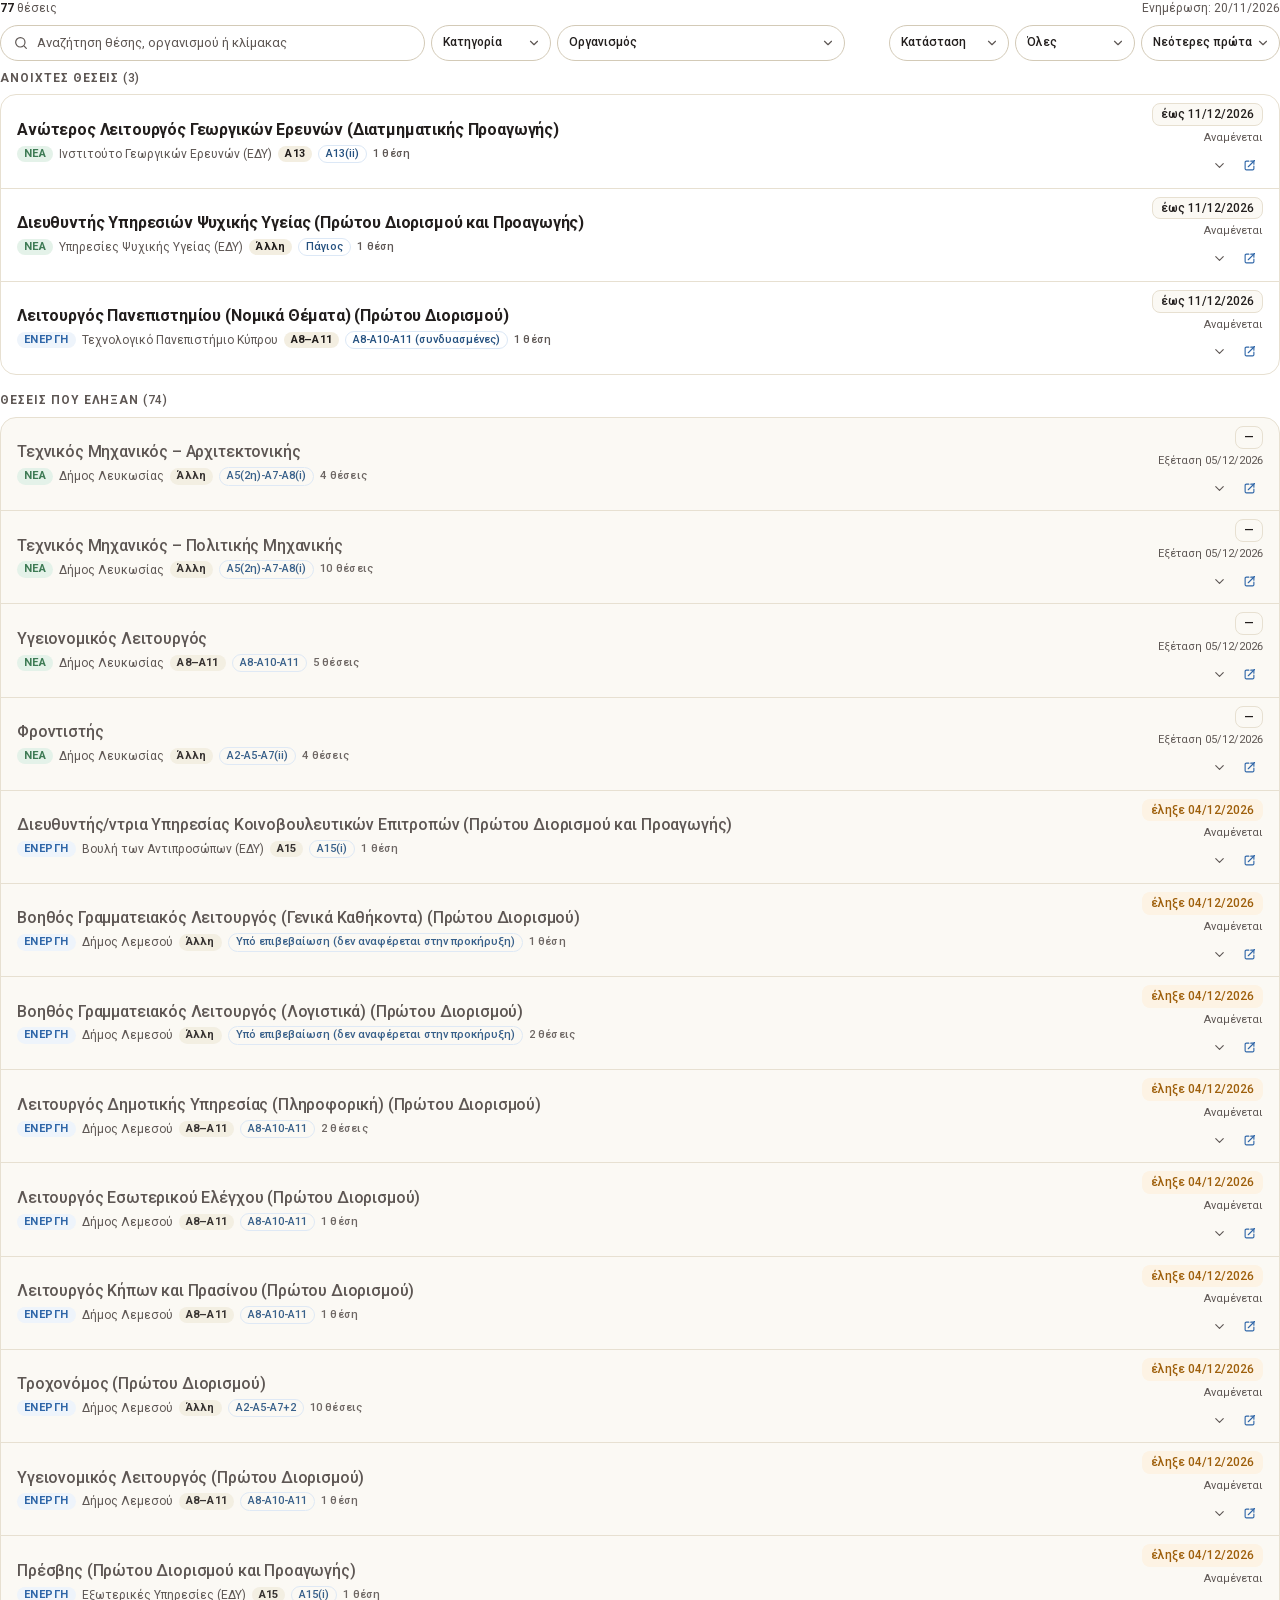
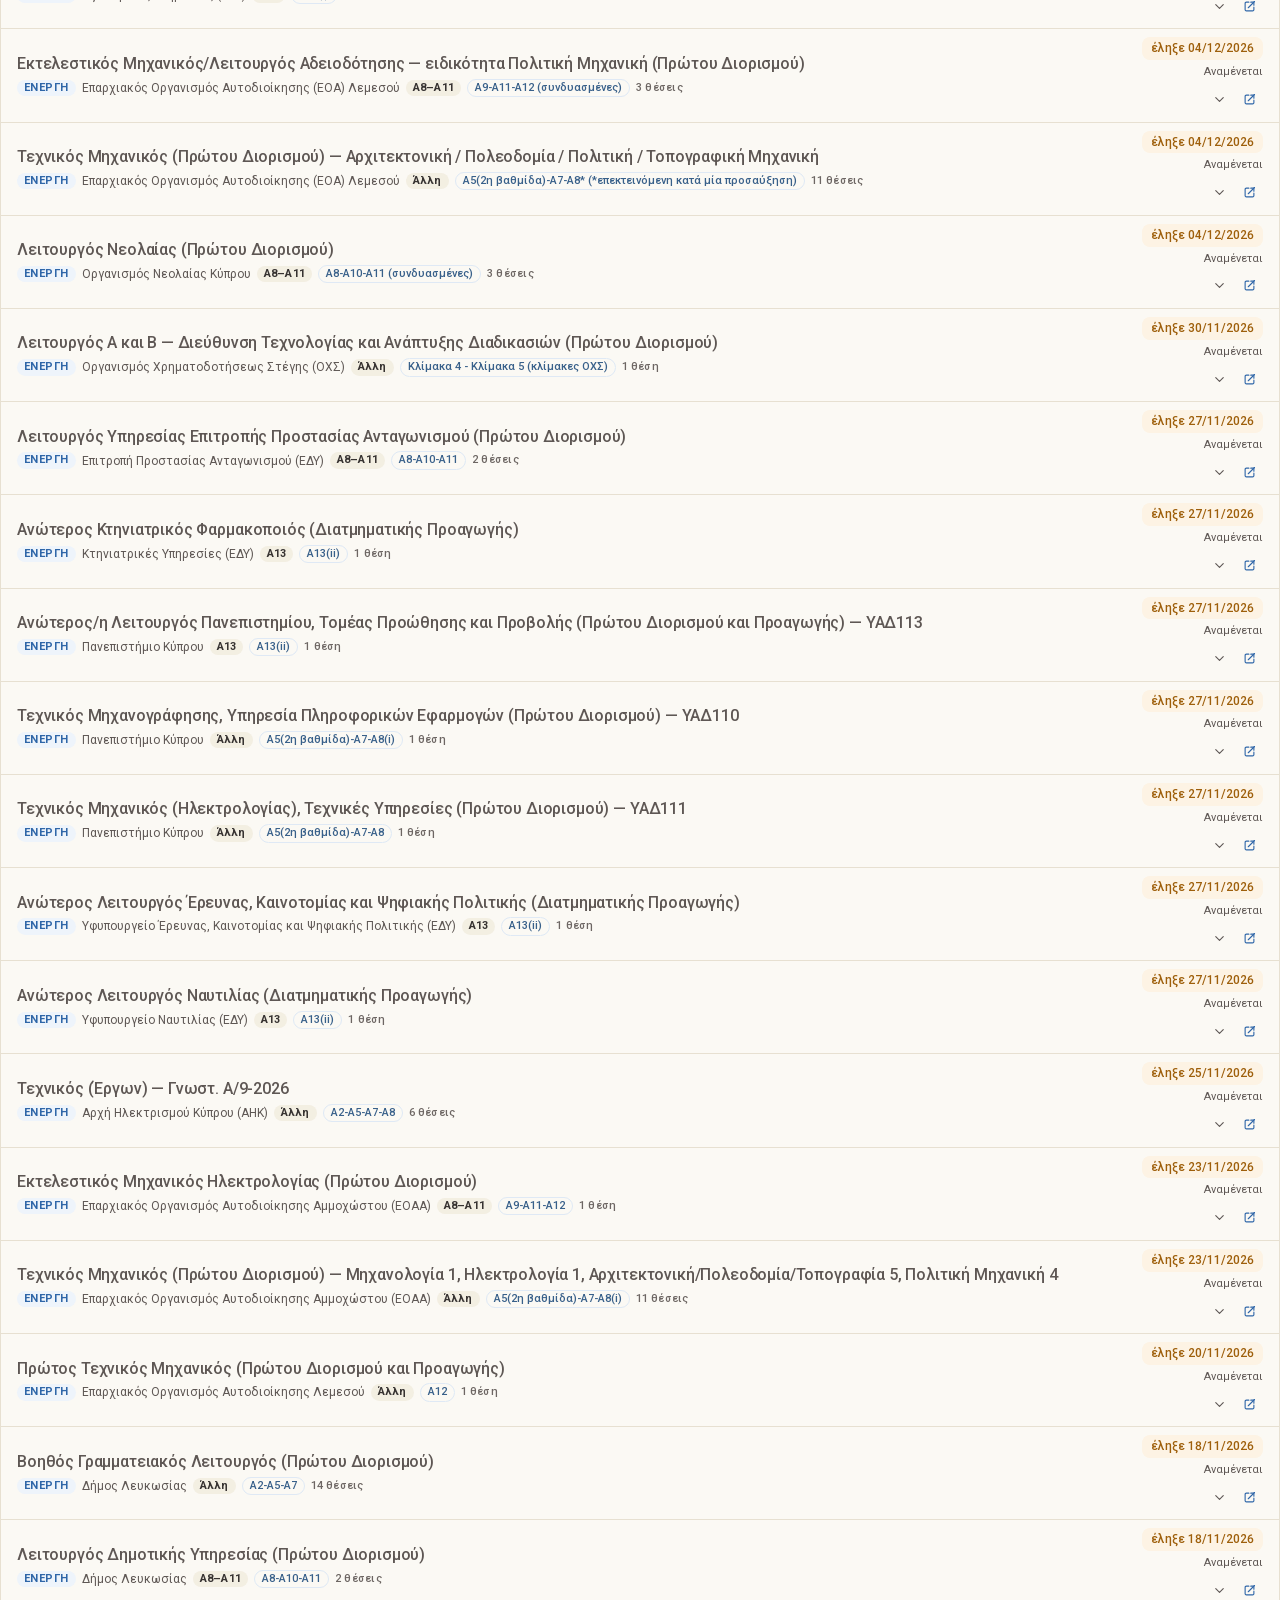
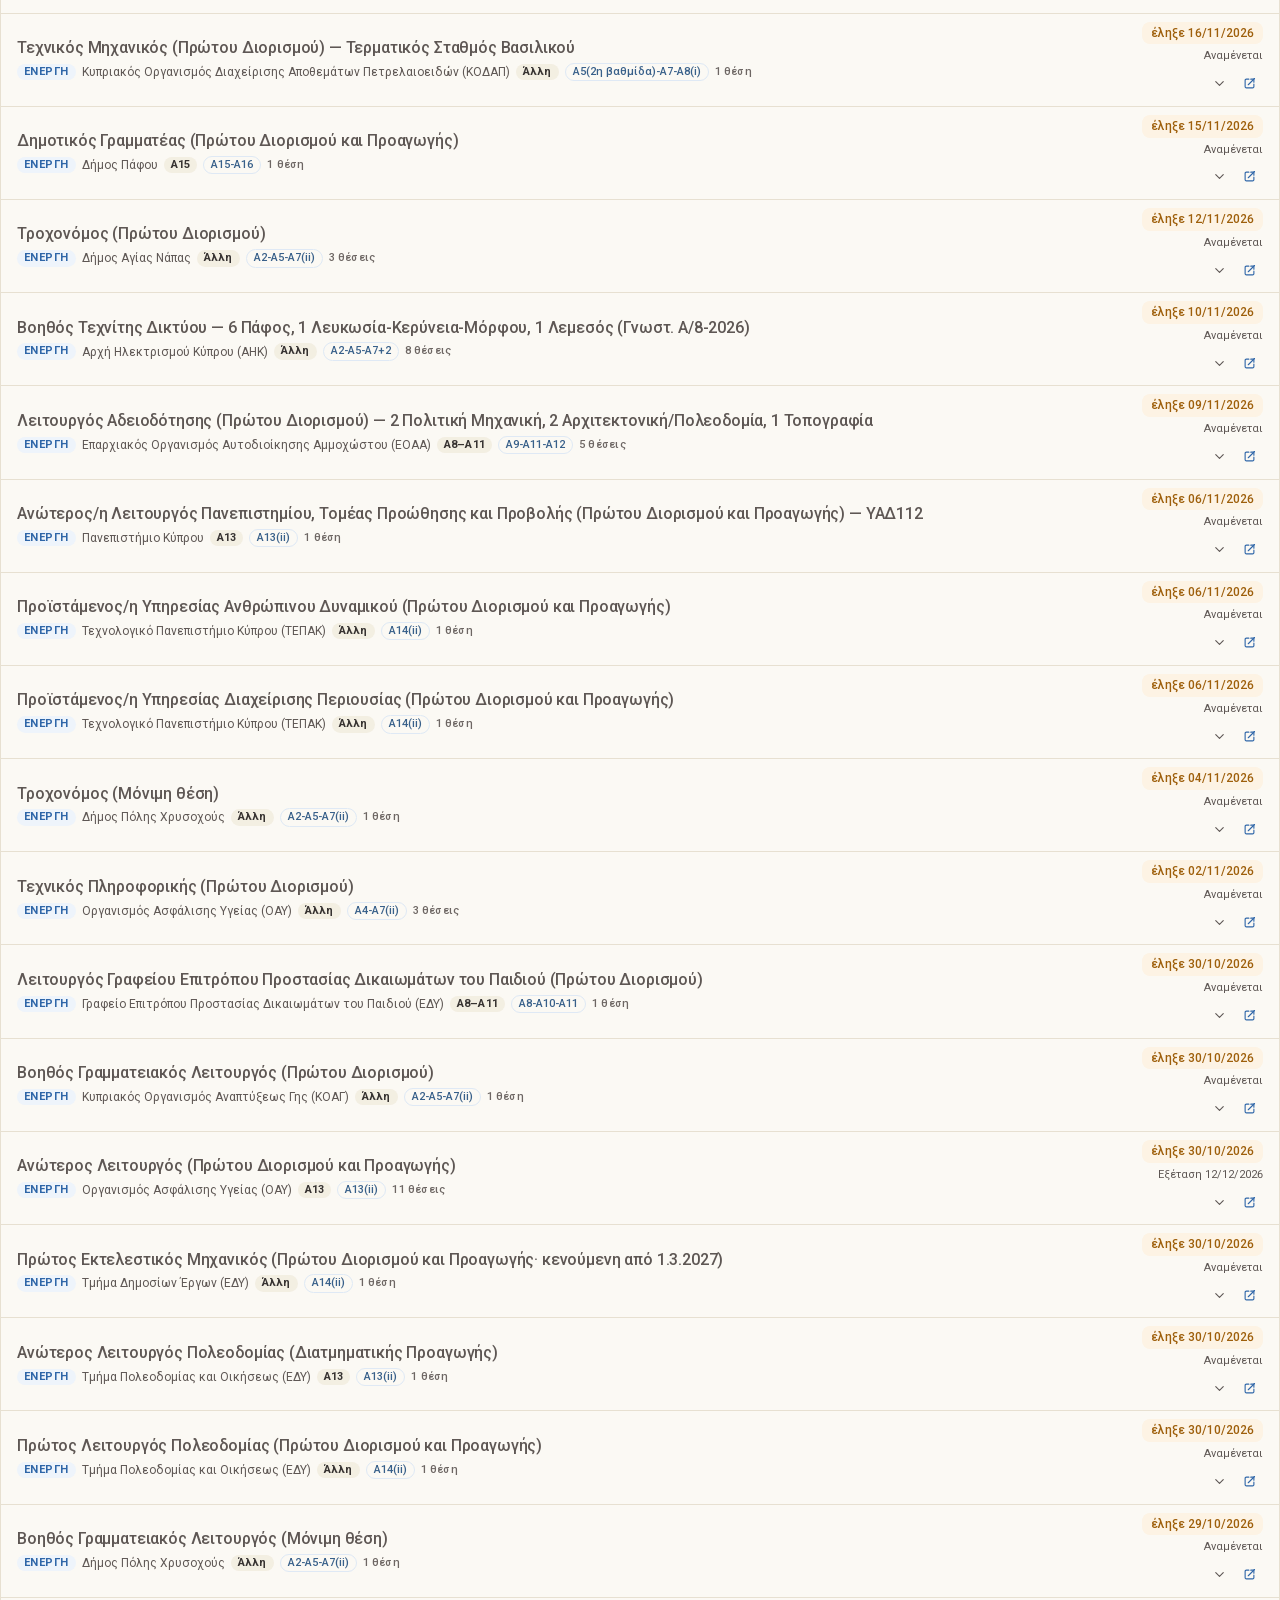
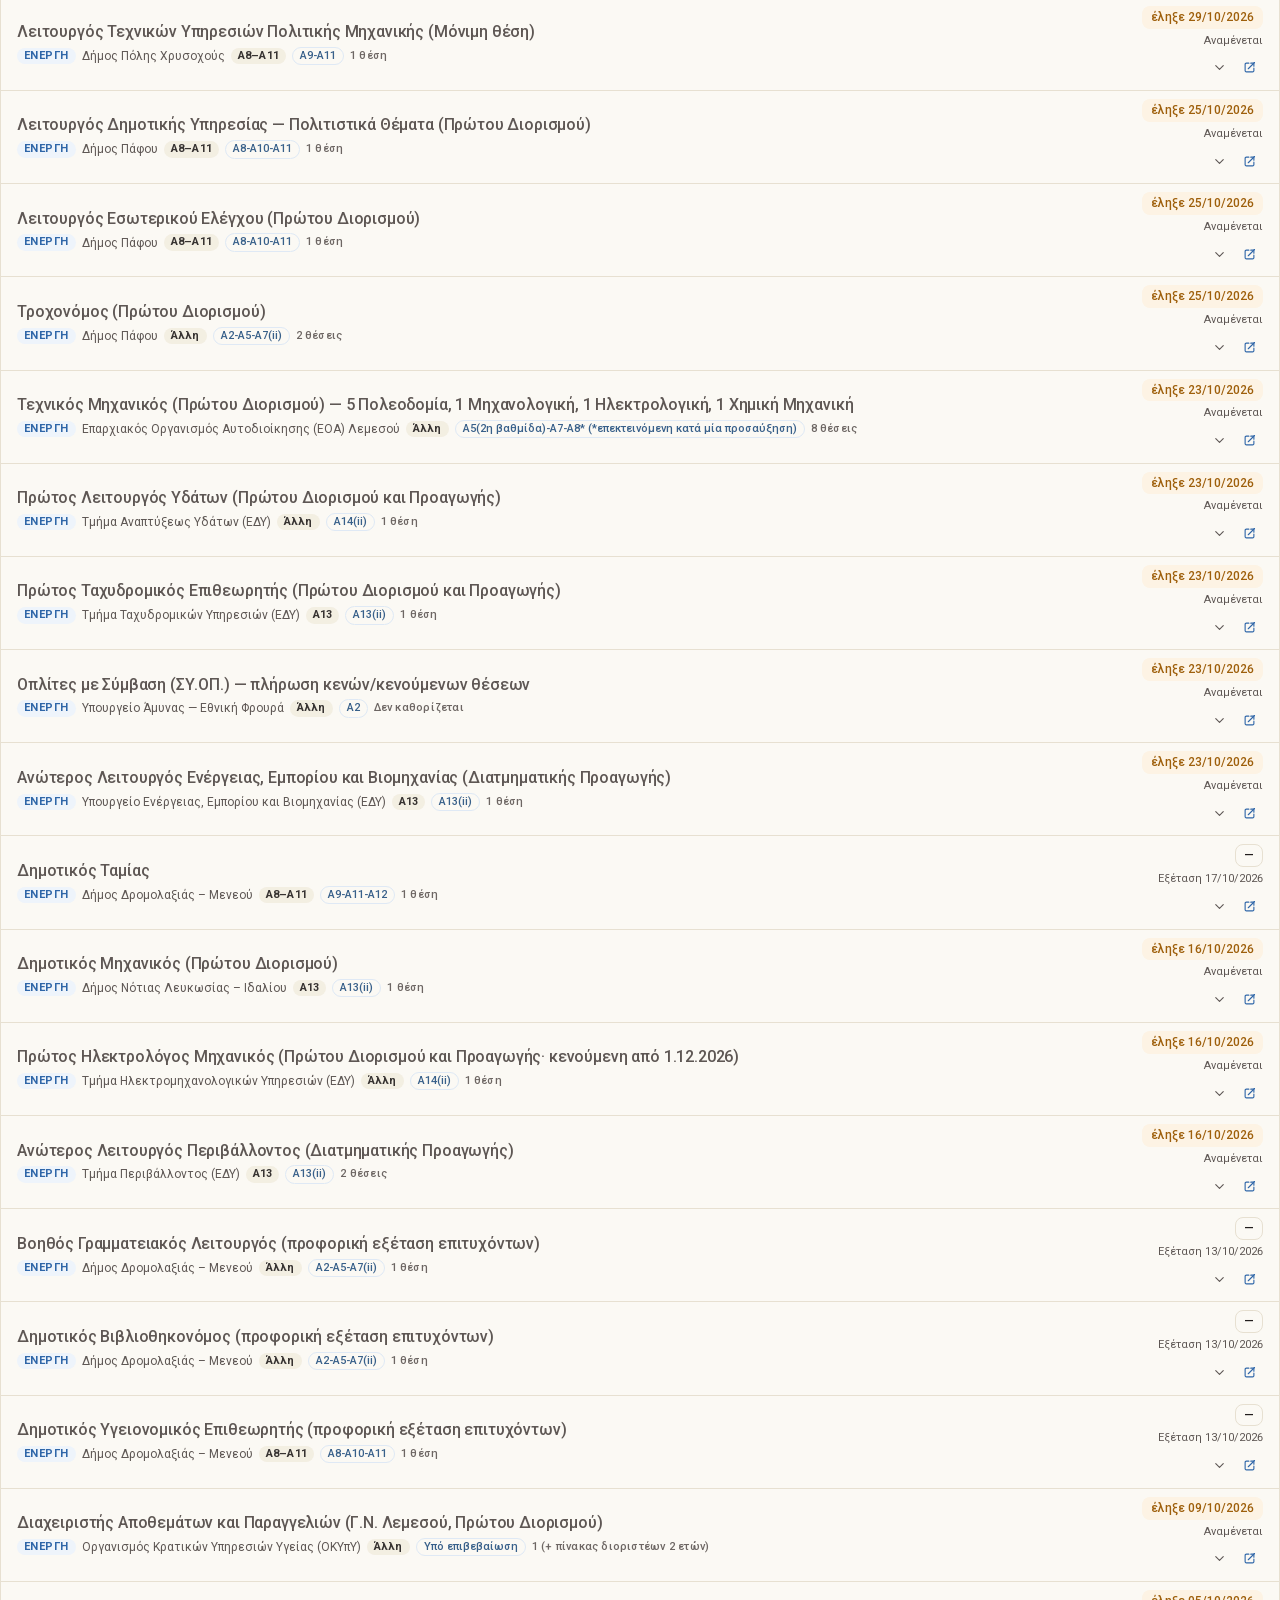
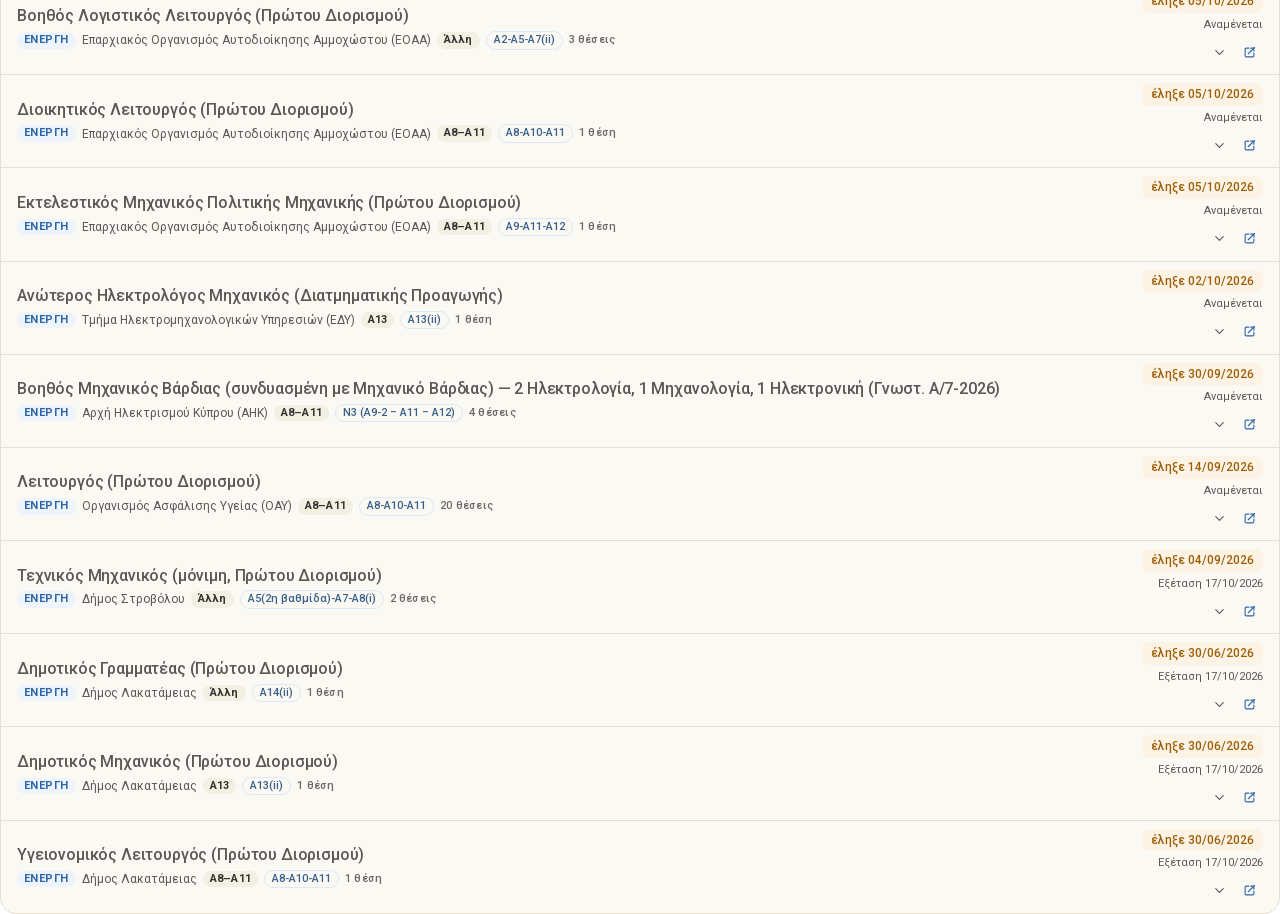
==== commit 75ff061a: "Update SiGrow theseis listings (77 posts, 20/11/2026)." ====
--- a/index.html
+++ b/index.html
@@ -4,12 +4,12 @@
   <meta charset="utf-8">
   <meta name="viewport" content="width=device-width, initial-scale=1">
   <meta name="robots" content="noindex, nofollow">
-  <title>Ανοιχτές θέσεις και εξετάσεις οργανισμών — 16/11/2026</title>
+  <title>Ανοιχτές θέσεις και εξετάσεις οργανισμών — 20/11/2026</title>
   <link rel="stylesheet" href="theseis.css">
 </head>
 <body class="sgr-th-iframe">
   <div id="theseis-app" class="sgr-th-root"></div>
-  <script>window.SIGROW_THESEIS_DATA = {"version": 1, "generated_at": "2026-11-16T17:29:49+02:00", "generated_at_display": "16/11/2026", "timezone": "Asia/Nicosia", "source_run": "2026-11-16", "count": 71, "count_open": 28, "count_expired": 43, "posts": [{"id": "psc-2026-dir-koinov", "title": "Διευθυντής/ντρια Υπηρεσίας Κοινοβουλευτικών Επιτροπών (Πρώτου Διορισμού και Προαγωγής)", "organisation": "Βουλή των Αντιπροσώπων (ΕΔΥ)", "scale": "Α15(i)", "category": "Α15", "positions": "1", "deadline": "04/12/2026", "exam_status": "Pending", "exam_date": "", "tag": "ACTIVE", "gazette": "ΕΕ 5905 (13/11/2026), Αρ. 1974", "link": "https://www.psc.gov.cy/psc/psc.nsf/All/35E01451C5B57D2AC2258EAE00279509/$file/%CE%94%CE%99%CE%95%CE%A5%CE%98%CE%A5%CE%9D%CE%A4%CE%97%CE%A3%20%CE%A5%CE%A0%CE%97%CE%A1%CE%95%CE%A3%CE%99%CE%91%CE%A3%20%CE%9A%CE%9F%CE%99%CE%9D%CE%9F%CE%92%CE%9F%CE%A5%CE%9B%CE%95%CE%A5%CE%A4%CE%99%CE%9A%CE%A9%CE%9D%20%CE%95%CE%A0%CE%99%CE%A4%CE%A1%CE%9F%CE%A0%CE%A9%CE%9D%20%20new.pdf?OpenElement", "published": "13/11/2026", "status": "open"}, {"id": "lim-2026-bgl-genika", "title": "Βοηθός Γραμματειακός Λειτουργός (Γενικά Καθήκοντα) (Πρώτου Διορισμού)", "organisation": "Δήμος Λεμεσού", "scale": "Υπό επιβεβαίωση (δεν αναφέρεται στην προκήρυξη)", "category": "Άλλη", "positions": "1", "deadline": "04/12/2026", "exam_status": "Pending", "exam_date": "", "tag": "ACTIVE", "gazette": "ΕΕ 5905 (13/11/2026), Αρ. 1985 · αιτήσεις: hr@limassol.org.cy", "link": "https://www.mof.gov.cy/mof/gpo/gazette.nsf/All/0E3293CB65B51FCAC2258EAE0022924C/$file/5905%2013%2011%20%202026%20%20KYRIO%20MEROS%20TMIMA%20A.pdf#page=20", "published": "13/11/2026", "status": "open"}, {"id": "lim-2026-bgl-logist", "title": "Βοηθός Γραμματειακός Λειτουργός (Λογιστικά) (Πρώτου Διορισμού)", "organisation": "Δήμος Λεμεσού", "scale": "Υπό επιβεβαίωση (δεν αναφέρεται στην προκήρυξη)", "category": "Άλλη", "positions": "2", "deadline": "04/12/2026", "exam_status": "Pending", "exam_date": "", "tag": "ACTIVE", "gazette": "ΕΕ 5905 (13/11/2026), Αρ. 1985 · αιτήσεις: hr@limassol.org.cy", "link": "https://www.mof.gov.cy/mof/gpo/gazette.nsf/All/0E3293CB65B51FCAC2258EAE0022924C/$file/5905%2013%2011%20%202026%20%20KYRIO%20MEROS%20TMIMA%20A.pdf#page=20", "published": "13/11/2026", "status": "open"}, {"id": "lim-2026-pliroforiki", "title": "Λειτουργός Δημοτικής Υπηρεσίας (Πληροφορική) (Πρώτου Διορισμού)", "organisation": "Δήμος Λεμεσού", "scale": "Α8-Α10-Α11", "category": "Α8–Α11", "positions": "2", "deadline": "04/12/2026", "exam_status": "Pending", "exam_date": "", "tag": "ACTIVE", "gazette": "ΕΕ 5905 (13/11/2026), Αρ. 1985 · αιτήσεις: hr@limassol.org.cy", "link": "https://www.mof.gov.cy/mof/gpo/gazette.nsf/All/0E3293CB65B51FCAC2258EAE0022924C/$file/5905%2013%2011%20%202026%20%20KYRIO%20MEROS%20TMIMA%20A.pdf#page=20", "published": "13/11/2026", "status": "open"}, {"id": "lim-2026-esel", "title": "Λειτουργός Εσωτερικού Ελέγχου (Πρώτου Διορισμού)", "organisation": "Δήμος Λεμεσού", "scale": "Α8-Α10-Α11", "category": "Α8–Α11", "positions": "1", "deadline": "04/12/2026", "exam_status": "Pending", "exam_date": "", "tag": "ACTIVE", "gazette": "ΕΕ 5905 (13/11/2026), Αρ. 1985 · αιτήσεις: hr@limassol.org.cy", "link": "https://www.mof.gov.cy/mof/gpo/gazette.nsf/All/0E3293CB65B51FCAC2258EAE0022924C/$file/5905%2013%2011%20%202026%20%20KYRIO%20MEROS%20TMIMA%20A.pdf#page=20", "published": "13/11/2026", "status": "open"}, {"id": "lim-2026-kipoi", "title": "Λειτουργός Κήπων και Πρασίνου (Πρώτου Διορισμού)", "organisation": "Δήμος Λεμεσού", "scale": "Α8-Α10-Α11", "category": "Α8–Α11", "positions": "1", "deadline": "04/12/2026", "exam_status": "Pending", "exam_date": "", "tag": "ACTIVE", "gazette": "ΕΕ 5905 (13/11/2026), Αρ. 1985 · αιτήσεις: hr@limassol.org.cy", "link": "https://www.mof.gov.cy/mof/gpo/gazette.nsf/All/0E3293CB65B51FCAC2258EAE0022924C/$file/5905%2013%2011%20%202026%20%20KYRIO%20MEROS%20TMIMA%20A.pdf#page=20", "published": "13/11/2026", "status": "open"}, {"id": "lim-2026-trochon", "title": "Τροχονόμος (Πρώτου Διορισμού)", "organisation": "Δήμος Λεμεσού", "scale": "Α2-Α5-Α7+2", "category": "Άλλη", "positions": "10", "deadline": "04/12/2026", "exam_status": "Pending", "exam_date": "", "tag": "ACTIVE", "gazette": "ΕΕ 5905 (13/11/2026), Αρ. 1985 · αιτήσεις: hr@limassol.org.cy", "link": "https://www.mof.gov.cy/mof/gpo/gazette.nsf/All/0E3293CB65B51FCAC2258EAE0022924C/$file/5905%2013%2011%20%202026%20%20KYRIO%20MEROS%20TMIMA%20A.pdf#page=20", "published": "13/11/2026", "status": "open"}, {"id": "lim-2026-ygeion", "title": "Υγειονομικός Λειτουργός (Πρώτου Διορισμού)", "organisation": "Δήμος Λεμεσού", "scale": "Α8-Α10-Α11", "category": "Α8–Α11", "positions": "1", "deadline": "04/12/2026", "exam_status": "Pending", "exam_date": "", "tag": "ACTIVE", "gazette": "ΕΕ 5905 (13/11/2026), Αρ. 1985 · αιτήσεις: hr@limassol.org.cy", "link": "https://www.mof.gov.cy/mof/gpo/gazette.nsf/All/0E3293CB65B51FCAC2258EAE0022924C/$file/5905%2013%2011%20%202026%20%20KYRIO%20MEROS%20TMIMA%20A.pdf#page=20", "published": "13/11/2026", "status": "open"}, {"id": "psc-2026-presvis", "title": "Πρέσβης (Πρώτου Διορισμού και Προαγωγής)", "organisation": "Εξωτερικές Υπηρεσίες (ΕΔΥ)", "scale": "Α15(i)", "category": "Α15", "positions": "1", "deadline": "04/12/2026", "exam_status": "Pending", "exam_date": "", "tag": "ACTIVE", "gazette": "ΕΕ 5905 (13/11/2026), Αρ. 1975", "link": "https://www.psc.gov.cy/psc/psc.nsf/All/C7B30B475660E962C2258EAE0027ED39/$file/%CE%A0%CE%A1%CE%95%CE%A3%CE%92%CE%97%CE%A3%20%CE%95%CE%9E%CE%A9%CE%A4%CE%95%CE%A1%CE%99%CE%9A%CE%95%CE%A3%20%CE%A5%CE%A0%CE%97%CE%A1%CE%95%CE%A3%CE%99%CE%95%CE%A3.26.pdf?OpenElement", "published": "13/11/2026", "status": "open"}, {"id": "eoalem-2026-em-adeiod", "title": "Εκτελεστικός Μηχανικός/Λειτουργός Αδειοδότησης — ειδικότητα Πολιτική Μηχανική (Πρώτου Διορισμού)", "organisation": "Επαρχιακός Οργανισμός Αυτοδιοίκησης (ΕΟΑ) Λεμεσού", "scale": "Α9-Α11-Α12 (συνδυασμένες)", "category": "Α8–Α11", "positions": "3", "deadline": "04/12/2026", "exam_status": "Pending", "exam_date": "", "tag": "ACTIVE", "gazette": "ΕΕ 5905 (13/11/2026), Αρ. 1979 · αιτήσεις: eoalemesos.org.cy", "link": "https://www.mof.gov.cy/mof/gpo/gazette.nsf/All/0E3293CB65B51FCAC2258EAE0022924C/$file/5905%2013%2011%20%202026%20%20KYRIO%20MEROS%20TMIMA%20A.pdf#page=12", "published": "13/11/2026", "status": "open"}, {"id": "eoalem-2026-tm11", "title": "Τεχνικός Μηχανικός (Πρώτου Διορισμού) — Αρχιτεκτονική / Πολεοδομία / Πολιτική / Τοπογραφική Μηχανική", "organisation": "Επαρχιακός Οργανισμός Αυτοδιοίκησης (ΕΟΑ) Λεμεσού", "scale": "Α5(2η βαθμίδα)-Α7-Α8* (*επεκτεινόμενη κατά μία προσαύξηση)", "category": "Άλλη", "positions": "11", "deadline": "04/12/2026", "exam_status": "Pending", "exam_date": "", "tag": "ACTIVE", "gazette": "ΕΕ 5905 (13/11/2026), Αρ. 1980 · αιτήσεις: eoalemesos.org.cy", "link": "https://www.mof.gov.cy/mof/gpo/gazette.nsf/All/0E3293CB65B51FCAC2258EAE0022924C/$file/5905%2013%2011%20%202026%20%20KYRIO%20MEROS%20TMIMA%20A.pdf#page=14", "published": "13/11/2026", "status": "open"}, {"id": "onek-2026-leit-neol", "title": "Λειτουργός Νεολαίας (Πρώτου Διορισμού)", "organisation": "Οργανισμός Νεολαίας Κύπρου", "scale": "Α8-Α10-Α11 (συνδυασμένες)", "category": "Α8–Α11", "positions": "3", "deadline": "04/12/2026", "exam_status": "Pending", "exam_date": "", "tag": "ACTIVE", "gazette": "ΕΕ 5905 (13/11/2026), Αρ. 1981 · αιτήσεις: onek.org.cy", "link": "https://www.mof.gov.cy/mof/gpo/gazette.nsf/All/0E3293CB65B51FCAC2258EAE0022924C/$file/5905%2013%2011%20%202026%20%20KYRIO%20MEROS%20TMIMA%20A.pdf#page=16", "published": "13/11/2026", "status": "open"}, {"id": "cut-2026-leit-nomika", "title": "Λειτουργός Πανεπιστημίου (Νομικά Θέματα) (Πρώτου Διορισμού)", "organisation": "Τεχνολογικό Πανεπιστήμιο Κύπρου", "scale": "Α8-Α10-Α11 (συνδυασμένες)", "category": "Α8–Α11", "positions": "1", "deadline": "11/12/2026", "exam_status": "Pending", "exam_date": "", "tag": "ACTIVE", "gazette": "ΕΕ 5905 (13/11/2026), Αρ. 1982 · αιτήσεις: jobs.cut.ac.cy", "link": "https://www.mof.gov.cy/mof/gpo/gazette.nsf/All/0E3293CB65B51FCAC2258EAE0022924C/$file/5905%2013%2011%20%202026%20%20KYRIO%20MEROS%20TMIMA%20A.pdf#page=18", "published": "13/11/2026", "status": "open"}, {"id": "ahk-2026-a9-te", "title": "Τεχνικός (Έργων) — Γνωστ. Α/9-2026", "organisation": "Αρχή Ηλεκτρισμού Κύπρου (ΑΗΚ)", "scale": "Α2-Α5-Α7-Α8", "category": "Άλλη", "positions": "6", "deadline": "25/11/2026", "exam_status": "Pending", "exam_date": "", "tag": "ACTIVE", "gazette": "ΕΕ 5900 (06/11/2026), Αρ. 1943 — eac.com.cy JobOpeningViewer pid=74", "link": "https://www.eac.com.cy/Lists/JobOpportunities/Attachments/74/%CE%93%CE%9A%CE%98%20%CE%91-9-2026-%CE%A4%CE%95%CE%A7%CE%9D%CE%99%CE%9A%CE%9F%CE%A3%28%CE%95%CE%A1%CE%93%CE%A9%CE%9D%29%20web4.11.26.pdf", "published": "06/11/2026", "status": "open"}, {"id": "eoalem-2026-ptm", "title": "Πρώτος Τεχνικός Μηχανικός (Πρώτου Διορισμού και Προαγωγής)", "organisation": "Επαρχιακός Οργανισμός Αυτοδιοίκησης Λεμεσού", "scale": "Α12", "category": "Άλλη", "positions": "1", "deadline": "20/11/2026", "exam_status": "Pending", "exam_date": "", "tag": "ACTIVE", "gazette": "ΕΕ 5900 (06/11/2026), Αρ. 1947", "link": "https://www.mof.gov.cy/mof/gpo/gazette.nsf/All/7ADE899170331AE7C2258EA70021EB87/$file/5900%206%2011%20%202026%20%20KYRIO%20MEROS%20TMIMA%20A.pdf#page=25", "published": "06/11/2026", "status": "open"}, {"id": "psc-2026-epa-leit", "title": "Λειτουργός Υπηρεσίας Επιτροπής Προστασίας Ανταγωνισμού (Πρώτου Διορισμού)", "organisation": "Επιτροπή Προστασίας Ανταγωνισμού (ΕΔΥ)", "scale": "Α8-Α10-Α11", "category": "Α8–Α11", "positions": "2", "deadline": "27/11/2026", "exam_status": "Pending", "exam_date": "", "tag": "ACTIVE", "gazette": "ΕΕ 5900 (06/11/2026), Αρ. 1935", "link": "https://www.psc.gov.cy/psc/psc.nsf/All/4093A94F54C6F667C2258EA70027662B/$file/%CE%9B%CE%95%CE%99%CE%A4%CE%9F%CE%A5%CE%A1%CE%93%CE%9F%CE%A3%20%CE%A5%CE%A0.%20%CE%95%CE%A0%CE%99%CE%A4%CE%A1%CE%9F%CE%A0%CE%97%CE%A3%20%CE%A0%CE%A1%CE%9F%CE%A3%CE%A4%CE%91%CE%A3%CE%99%CE%91%CE%A3%20%CE%91%CE%9D%CE%A4%CE%91%CE%93%CE%A9%CE%9D%CE%99%CE%A3%CE%9C%CE%9F%CE%A5%2C%20%CE%95%CE%A0%CE%91.pdf?OpenElement", "published": "06/11/2026", "status": "open"}, {"id": "psc-2026-al-ktinfarm", "title": "Ανώτερος Κτηνιατρικός Φαρμακοποιός (Διατμηματικής Προαγωγής)", "organisation": "Κτηνιατρικές Υπηρεσίες (ΕΔΥ)", "scale": "Α13(ii)", "category": "Α13", "positions": "1", "deadline": "27/11/2026", "exam_status": "Pending", "exam_date": "", "tag": "ACTIVE", "gazette": "ΕΕ 5900 (06/11/2026), Αρ. 1938", "link": "https://www.psc.gov.cy/psc/psc.nsf/All/EC493788EEDAB0EEC2258EA70028CC30/$file/%CE%91%CE%9D%CE%A9%CE%A4%CE%95%CE%A1%CE%9F%CE%A3%20%CE%9A%CE%A4%CE%97%CE%9D%CE%99%CE%91%CE%A4%CE%A1%CE%99%CE%9A%CE%9F%CE%A3%20%CE%A6%CE%91%CE%A1%CE%9C%CE%91%CE%9A%CE%9F%CE%A0%CE%9F%CE%99%CE%9F%CE%A3%2C%20%CE%9A%CE%A4%CE%97N%CE%99%CE%91%CE%A4%CE%A1%CE%99%CE%9A%CE%95%CE%A3%20%CE%A5%CE%A0%CE%97%CE%A1%CE%95%CE%A3%CE%99%CE%95%CE%A3.pdf?OpenElement", "published": "06/11/2026", "status": "open"}, {"id": "ucy-2026-al-tpp-yad113", "title": "Ανώτερος/η Λειτουργός Πανεπιστημίου, Τομέας Προώθησης και Προβολής (Πρώτου Διορισμού και Προαγωγής) — ΥΑΔ113", "organisation": "Πανεπιστήμιο Κύπρου", "scale": "Α13(ii)", "category": "Α13", "positions": "1", "deadline": "27/11/2026", "exam_status": "Pending", "exam_date": "", "tag": "ACTIVE", "gazette": "ΕΕ 5900 (06/11/2026), Αρ. 1942 — ucy.ac.cy/administrative-staff ΥΑΔ113", "link": "https://www.ucy.ac.cy/administrative-staff/", "published": "06/11/2026", "status": "open"}, {"id": "ucy-2026-tm-mich", "title": "Τεχνικός Μηχανογράφησης, Υπηρεσία Πληροφορικών Εφαρμογών (Πρώτου Διορισμού) — ΥΑΔ110", "organisation": "Πανεπιστήμιο Κύπρου", "scale": "Α5(2η βαθμίδα)-Α7-Α8(i)", "category": "Άλλη", "positions": "1", "deadline": "27/11/2026", "exam_status": "Pending", "exam_date": "", "tag": "ACTIVE", "gazette": "ΕΕ 5900 (06/11/2026), Αρ. 1942 — ucy.ac.cy/administrative-staff ΥΑΔ110", "link": "https://www.ucy.ac.cy/administrative-staff/", "published": "06/11/2026", "status": "open"}, {"id": "psc-2026-al-erevna", "title": "Ανώτερος Λειτουργός Έρευνας, Καινοτομίας και Ψηφιακής Πολιτικής (Διατμηματικής Προαγωγής)", "organisation": "Υφυπουργείο Έρευνας, Καινοτομίας και Ψηφιακής Πολιτικής (ΕΔΥ)", "scale": "Α13(ii)", "category": "Α13", "positions": "1", "deadline": "27/11/2026", "exam_status": "Pending", "exam_date": "", "tag": "ACTIVE", "gazette": "ΕΕ 5900 (06/11/2026), Αρ. 1936", "link": "https://www.psc.gov.cy/psc/psc.nsf/All/CFA04B0D7E0E114CC2258EA700285B91/$file/%CE%91%CE%9D%CE%A9%CE%A4%CE%95%CE%A1%CE%9F%CE%A5%20%CE%9B%CE%95%CE%99%CE%A4%CE%9F%CE%A5%CE%A1%CE%93%CE%9F%CE%A5%20%CE%88%CE%A1%CE%95%CE%A5%CE%9D%CE%91%CE%A3%2C%20%CE%9A%CE%91%CE%99%CE%9D%CE%9F%CE%A4%CE%9F%CE%9C%CE%99%CE%91%CE%A3%20%CE%9A%CE%91%CE%99%20%CE%A8%CE%97%CE%A6%CE%99%CE%91%CE%9A%CE%97%CE%A3%20%CE%A0%CE%9F%CE%9B%CE%99%CE%A4%CE%99%CE%9A%CE%97%CE%A3.pdf?OpenElement", "published": "06/11/2026", "status": "open"}, {"id": "psc-2026-al-nautilia", "title": "Ανώτερος Λειτουργός Ναυτιλίας (Διατμηματικής Προαγωγής)", "organisation": "Υφυπουργείο Ναυτιλίας (ΕΔΥ)", "scale": "Α13(ii)", "category": "Α13", "positions": "1", "deadline": "27/11/2026", "exam_status": "Pending", "exam_date": "", "tag": "ACTIVE", "gazette": "ΕΕ 5900 (06/11/2026), Αρ. 1937", "link": "https://www.psc.gov.cy/psc/psc.nsf/All/AD6802F4246456ADC2258EA700289FCF/$file/%CE%91%CE%9D%CE%A9%CE%A4%CE%95%CE%A1%CE%9F%CE%A3%20%CE%9B%CE%95%CE%99%CE%A4%CE%9F%CE%A5%CE%A1%CE%93%CE%9F%CE%A3%20%CE%9D%CE%91%CE%A5%CE%A4%CE%99%CE%9B%CE%99%CE%91%CE%A3%2C%20%CE%A5%CE%A6%CE%A5%CE%A0%CE%9F%CE%A5%CE%A1%CE%93%CE%95%CE%99%CE%9F%20%CE%9D%CE%91%CE%A5%CE%A4%CE%99%CE%9B%CE%99%CE%91%CE%A3.pdf?OpenElement", "published": "06/11/2026", "status": "open"}, {"id": "lefkosia-2026-bgl", "title": "Βοηθός Γραμματειακός Λειτουργός (Πρώτου Διορισμού)", "organisation": "Δήμος Λευκωσίας", "scale": "Α2-Α5-Α7", "category": "Άλλη", "positions": "14", "deadline": "18/11/2026", "exam_status": "Pending", "exam_date": "", "tag": "ACTIVE", "gazette": "ΕΕ 5899 (30/10/2026), Αρ. 1898 — αιτήσεις έως 14:00", "link": "https://www.mof.gov.cy/mof/gpo/gazette.nsf/D83E22E3E4C63BBAC2258EA000223A5E/$file/5899%2030%2010%202026%20KYRIO%20MEROS%20TMIMA%20A.pdf#page=23", "published": "30/10/2026", "status": "open"}, {"id": "lefkosia-2026-ldy", "title": "Λειτουργός Δημοτικής Υπηρεσίας (Πρώτου Διορισμού)", "organisation": "Δήμος Λευκωσίας", "scale": "Α8-Α10-Α11", "category": "Α8–Α11", "positions": "2", "deadline": "18/11/2026", "exam_status": "Pending", "exam_date": "", "tag": "ACTIVE", "gazette": "ΕΕ 5899 (30/10/2026), Αρ. 1897 — αιτήσεις έως 14:00", "link": "https://www.mof.gov.cy/mof/gpo/gazette.nsf/D83E22E3E4C63BBAC2258EA000223A5E/$file/5899%2030%2010%202026%20KYRIO%20MEROS%20TMIMA%20A.pdf#page=19", "published": "30/10/2026", "status": "open"}, {"id": "eoaa-2026-em-ilektr", "title": "Εκτελεστικός Μηχανικός Ηλεκτρολογίας (Πρώτου Διορισμού)", "organisation": "Επαρχιακός Οργανισμός Αυτοδιοίκησης Αμμοχώστου (ΕΟΑΑ)", "scale": "Α9-Α11-Α12", "category": "Α8–Α11", "positions": "1", "deadline": "23/11/2026", "exam_status": "Pending", "exam_date": "", "tag": "ACTIVE", "gazette": "ΕΕ 5899 (30/10/2026), Αρ. 1895 — επαναπροκήρυξη μετά την ανάκληση της θέσης Πολιτικής Μηχανικής (Αρ. 1900)· αιτήσεις μέσω www.eoaa.org.cy έως 12:00", "link": "https://www.mof.gov.cy/mof/gpo/gazette.nsf/D83E22E3E4C63BBAC2258EA000223A5E/$file/5899%2030%2010%202026%20KYRIO%20MEROS%20TMIMA%20A.pdf#page=14", "published": "30/10/2026", "status": "open"}, {"id": "eoaa-2026-tm", "title": "Τεχνικός Μηχανικός (Πρώτου Διορισμού) — Μηχανολογία 1, Ηλεκτρολογία 1, Αρχιτεκτονική/Πολεοδομία/Τοπογραφία 5, Πολιτική Μηχανική 4", "organisation": "Επαρχιακός Οργανισμός Αυτοδιοίκησης Αμμοχώστου (ΕΟΑΑ)", "scale": "Α5(2η βαθμίδα)-Α7-Α8(i)", "category": "Άλλη", "positions": "11", "deadline": "23/11/2026", "exam_status": "Pending", "exam_date": "", "tag": "ACTIVE", "gazette": "ΕΕ 5899 (30/10/2026), Αρ. 1896 — αιτήσεις μέσω www.eoaa.org.cy έως 12:00", "link": "https://www.mof.gov.cy/mof/gpo/gazette.nsf/D83E22E3E4C63BBAC2258EA000223A5E/$file/5899%2030%2010%202026%20KYRIO%20MEROS%20TMIMA%20A.pdf#page=16", "published": "30/10/2026", "status": "open"}, {"id": "ohs-2026-leit-ab-tech", "title": "Λειτουργός Α και Β — Διεύθυνση Τεχνολογίας και Ανάπτυξης Διαδικασιών (Πρώτου Διορισμού)", "organisation": "Οργανισμός Χρηματοδοτήσεως Στέγης (ΟΧΣ)", "scale": "Κλίμακα 4 - Κλίμακα 5 (κλίμακες ΟΧΣ)", "category": "Άλλη", "positions": "1", "deadline": "30/11/2026", "exam_status": "Pending", "exam_date": "", "tag": "ACTIVE", "gazette": "ΕΕ 5899 (30/10/2026), Αρ. 1893 — αιτήσεις ηλεκτρονικά μέσω www.hfc.com.cy", "link": "https://www.mof.gov.cy/mof/gpo/gazette.nsf/D83E22E3E4C63BBAC2258EA000223A5E/$file/5899%2030%2010%202026%20KYRIO%20MEROS%20TMIMA%20A.pdf#page=9", "published": "30/10/2026", "status": "open"}, {"id": "kodap-2026-tm", "title": "Τεχνικός Μηχανικός (Πρώτου Διορισμού) — Τερματικός Σταθμός Βασιλικού", "organisation": "Κυπριακός Οργανισμός Διαχείρισης Αποθεμάτων Πετρελαιοειδών (ΚΟΔΑΠ)", "scale": "Α5(2η βαθμίδα)-Α7-Α8(i)", "category": "Άλλη", "positions": "1", "deadline": "16/11/2026", "exam_status": "Pending", "exam_date": "", "tag": "ACTIVE", "gazette": "ΕΕ 5898 (23/10/2026), Αρ. 1853 · Παράταση προθεσμίας: ΕΕ 5900 (06/11/2026), Αρ. 1949", "link": "https://www.mof.gov.cy/mof/gpo/gazette.nsf/154FFF5F8192142AC2258E9900243D10/$file/5898%2023%2010%202026%20KYRIO%20MEROS%20TMIMA%20A.pdf#page=25", "published": "23/10/2026", "status": "open"}, {"id": "ucy-2026-tm-ilektr", "title": "Τεχνικός Μηχανικός (Ηλεκτρολογίας), Τεχνικές Υπηρεσίες (Πρώτου Διορισμού) — ΥΑΔ111", "organisation": "Πανεπιστήμιο Κύπρου", "scale": "Α5(2η βαθμίδα)-Α7-Α8", "category": "Άλλη", "positions": "1", "deadline": "27/11/2026", "exam_status": "Pending", "exam_date": "", "tag": "ACTIVE", "gazette": "ΕΕ 5896 (16/10/2026), Αρ. 1806 / ΥΑΔ111 · Παράταση προθεσμίας: ΕΕ 5900 (06/11/2026), Αρ. 1942", "link": "https://www.ucy.ac.cy/hr/wp-content/uploads/sites/253/2026/10/%CE%A5%CE%91%CE%94111-%CE%98%CE%AD%CF%83%CE%B7-%CE%A4%CE%B5%CF%87%CE%BD.-%CE%9C%CE%B7%CF%87.-%CE%A4.%CE%A5.-%CE%A5%CE%91%CE%94111-2026-15102026.pdf", "published": "16/10/2026", "status": "open"}, {"id": "pafos-2026-dim-grammateas", "title": "Δημοτικός Γραμματέας (Πρώτου Διορισμού και Προαγωγής)", "organisation": "Δήμος Πάφου", "scale": "Α15-Α16", "category": "Α15", "positions": "1", "deadline": "15/11/2026", "exam_status": "Pending", "exam_date": "", "tag": "ACTIVE", "gazette": "ΕΕ 5899 (30/10/2026), Αρ. 1899 — αιτήσεις ηλεκτρονικά μέσω pafos.org.cy έως 23:59", "link": "https://www.mof.gov.cy/mof/gpo/gazette.nsf/D83E22E3E4C63BBAC2258EA000223A5E/$file/5899%2030%2010%202026%20KYRIO%20MEROS%20TMIMA%20A.pdf#page=26", "published": "30/10/2026", "status": "expired"}, {"id": "agianapa-2026-troxonomos", "title": "Τροχονόμος (Πρώτου Διορισμού)", "organisation": "Δήμος Αγίας Νάπας", "scale": "Α2-Α5-Α7(ii)", "category": "Άλλη", "positions": "3", "deadline": "12/11/2026", "exam_status": "Pending", "exam_date": "", "tag": "ACTIVE", "gazette": "ΕΕ 5898 (23/10/2026), Αρ. 1856 — αιτήσεις σε κλειστό φάκελο στον Δήμο Αγίας Νάπας έως 12:00, έντυπο www.agianapa.org.cy", "link": "https://www.mof.gov.cy/mof/gpo/gazette.nsf/154FFF5F8192142AC2258E9900243D10/$file/5898%2023%2010%202026%20KYRIO%20MEROS%20TMIMA%20A.pdf#page=30", "published": "23/10/2026", "status": "expired"}, {"id": "ahk-2026-a8-btd", "title": "Βοηθός Τεχνίτης Δικτύου — 6 Πάφος, 1 Λευκωσία-Κερύνεια-Μόρφου, 1 Λεμεσός (Γνωστ. Α/8-2026)", "organisation": "Αρχή Ηλεκτρισμού Κύπρου (ΑΗΚ)", "scale": "Α2-Α5-Α7+2", "category": "Άλλη", "positions": "8", "deadline": "10/11/2026", "exam_status": "Pending", "exam_date": "", "tag": "ACTIVE", "gazette": "ΑΗΚ — Γνωστοποίηση Κενών Θέσεων Α/8-2026 (eac.com.cy, Θέσεις Εργασίας, αιτήσεις από 20/10/2026) — ηλεκτρονική αίτηση μέσω ess.eac.com.cy", "link": "https://www.eac.com.cy/Lists/JobOpportunities/Attachments/73/%CE%93%CE%9A%CE%98%20%CE%91-8-2026%20%CE%92.%CE%A4.%CE%94%CE%99%CE%9A%CE%A4%CE%A5%CE%9F%CE%A5-web20.10.26.pdf", "published": "20/10/2026", "status": "expired"}, {"id": "eoaa-2026-ladeiod", "title": "Λειτουργός Αδειοδότησης (Πρώτου Διορισμού) — 2 Πολιτική Μηχανική, 2 Αρχιτεκτονική/Πολεοδομία, 1 Τοπογραφία", "organisation": "Επαρχιακός Οργανισμός Αυτοδιοίκησης Αμμοχώστου (ΕΟΑΑ)", "scale": "Α9-Α11-Α12", "category": "Α8–Α11", "positions": "5", "deadline": "09/11/2026", "exam_status": "Pending", "exam_date": "", "tag": "ACTIVE", "gazette": "ΕΕ 5896 (16/10/2026), Αρ. 1803 — αιτήσεις μόνο μέσω www.eoaa.org.cy", "link": "https://www.mof.gov.cy/mof/gpo/gazette.nsf/D850B9B73094E06FC2258E92001C1A96/$file/5896%2016%2010%202026%20KYRIO%20MEROS%20TMIMA%20A.pdf#page=11", "published": "16/10/2026", "status": "expired"}, {"id": "ucy-2026-al-tpp", "title": "Ανώτερος/η Λειτουργός Πανεπιστημίου, Τομέας Προώθησης και Προβολής (Πρώτου Διορισμού και Προαγωγής) — ΥΑΔ112", "organisation": "Πανεπιστήμιο Κύπρου", "scale": "Α13(ii)", "category": "Α13", "positions": "1", "deadline": "06/11/2026", "exam_status": "Pending", "exam_date": "", "tag": "ACTIVE", "gazette": "ΕΕ 5896 (16/10/2026), Αρ. 1806 (σελ. 16) — αιτήσεις έως 12:00", "link": "https://www.ucy.ac.cy/hr/wp-content/uploads/sites/253/2026/10/%CE%A5%CE%91%CE%94112-%CE%98%CE%B5%CF%83%CE%B7-%CE%91%CE%BD%CF%8E%CF%84%CE%B5%CF%81%CE%BF%CF%85-%CE%9B%CE%B5%CE%B9%CF%84%CE%BF%CF%85%CF%81%CE%B3%CE%BF%CF%85-%CE%9113-%CE%A4%CE%A0%CE%A0-_15102026.pdf", "published": "16/10/2026", "status": "expired"}, {"id": "tepak-2026-pyad", "title": "Προϊστάμενος/η Υπηρεσίας Ανθρώπινου Δυναμικού (Πρώτου Διορισμού και Προαγωγής)", "organisation": "Τεχνολογικό Πανεπιστήμιο Κύπρου (ΤΕΠΑΚ)", "scale": "Α14(ii)", "category": "Άλλη", "positions": "1", "deadline": "06/11/2026", "exam_status": "Pending", "exam_date": "", "tag": "ACTIVE", "gazette": "ΕΕ 5890 (25/09/2026), Αρ. 1696 · αιτήσεις: jobs.cut.ac.cy", "link": "https://www.mof.gov.cy/mof/gpo/gazette.nsf/2B783B2FA323C76AC2258E7D00231708/$file/5890%2025%209%202026%20KYRIO%20MEROS%20TMIMA%20A.pdf#page=29", "published": "25/09/2026", "status": "expired"}, {"id": "tepak-2026-pydp", "title": "Προϊστάμενος/η Υπηρεσίας Διαχείρισης Περιουσίας (Πρώτου Διορισμού και Προαγωγής)", "organisation": "Τεχνολογικό Πανεπιστήμιο Κύπρου (ΤΕΠΑΚ)", "scale": "Α14(ii)", "category": "Άλλη", "positions": "1", "deadline": "06/11/2026", "exam_status": "Pending", "exam_date": "", "tag": "ACTIVE", "gazette": "ΕΕ 5890 (25/09/2026), Αρ. 1695 · αιτήσεις: jobs.cut.ac.cy", "link": "https://www.mof.gov.cy/mof/gpo/gazette.nsf/2B783B2FA323C76AC2258E7D00231708/$file/5890%2025%209%202026%20KYRIO%20MEROS%20TMIMA%20A.pdf#page=27", "published": "25/09/2026", "status": "expired"}, {"id": "polis-2026-troxonomos", "title": "Τροχονόμος (Μόνιμη θέση)", "organisation": "Δήμος Πόλης Χρυσοχούς", "scale": "Α2-Α5-Α7(ii)", "category": "Άλλη", "positions": "1", "deadline": "04/11/2026", "exam_status": "Pending", "exam_date": "", "tag": "ACTIVE", "gazette": "ΕΕ 5898 (23/10/2026), Αρ. 1857 · Πλαίσιο: https://www.polis.org.cy/uploads/News/aeae374dc6.pdf — αιτήσεις στο Κεντρικό Αρχείο του Δήμου έως 12:00", "link": "https://www.mof.gov.cy/mof/gpo/gazette.nsf/154FFF5F8192142AC2258E9900243D10/$file/5898%2023%2010%202026%20KYRIO%20MEROS%20TMIMA%20A.pdf#page=34", "published": "23/10/2026", "status": "expired"}, {"id": "oay-2026-texn-pliroforikis", "title": "Τεχνικός Πληροφορικής (Πρώτου Διορισμού)", "organisation": "Οργανισμός Ασφάλισης Υγείας (ΟΑΥ)", "scale": "Α4-Α7(ii)", "category": "Άλλη", "positions": "3", "deadline": "02/11/2026", "exam_status": "Pending", "exam_date": "", "tag": "ACTIVE", "gazette": "ΕΕ 5891 (02/10/2026), Αρ. 1737 — https://www.mof.gov.cy/mof/gpo/gazette.nsf/7D8B3227CBCC3274C2258E84001F3E4D/$file/5891%202%2010%202026%20KYRIO%20MEROS%20TMIMA%20A.pdf#page=25", "link": "https://www.gesy.org.cy/el-gr/announcementdef/prokiryxi-technikoi-pliroforikis-102026.pdf", "published": "02/10/2026", "status": "expired"}, {"id": "psc-2026-lgepdp", "title": "Λειτουργός Γραφείου Επιτρόπου Προστασίας Δικαιωμάτων του Παιδιού (Πρώτου Διορισμού)", "organisation": "Γραφείο Επιτρόπου Προστασίας Δικαιωμάτων του Παιδιού (ΕΔΥ)", "scale": "Α8-Α10-Α11", "category": "Α8–Α11", "positions": "1", "deadline": "30/10/2026", "exam_status": "Pending", "exam_date": "", "tag": "ACTIVE", "gazette": "ΕΕ 5894 (09/10/2026), Αρ. 1763", "link": "https://www.psc.gov.cy/psc/psc.nsf/All/66E52DAB949B0827C2258E8B001F90D8/$file/1%20%CE%9B%CE%95%CE%99%CE%A4%CE%9F%CE%A5%CE%A1%CE%93%CE%9F%CE%A3%20%CE%93%CE%A1%CE%91%CE%A6%CE%95%CE%99%CE%9F%CE%A5%20%CE%95%CE%A0%CE%99%CE%A4%CE%A1%CE%9F%CE%A0%CE%9F%CE%A5%20%CE%A0%CE%A1%CE%9F%CE%A3%CE%A4%CE%91%CE%A3%CE%99%CE%91%CE%A3%20%CE%94%CE%99%CE%9A%CE%91%CE%99%CE%A9%CE%9C%CE%91%CE%A4%CE%A9%CE%9D%20%CE%A4%CE%9F%CE%A5%20%CE%A0%CE%91%CE%99%CE%94%CE%99%CE%9F%CE%A5.pdf?OpenElement", "published": "09/10/2026", "status": "expired"}, {"id": "koag-2026-bgl", "title": "Βοηθός Γραμματειακός Λειτουργός (Πρώτου Διορισμού)", "organisation": "Κυπριακός Οργανισμός Αναπτύξεως Γης (ΚΟΑΓ)", "scale": "Α2-Α5-Α7(ii)", "category": "Άλλη", "positions": "1", "deadline": "30/10/2026", "exam_status": "Pending", "exam_date": "", "tag": "ACTIVE", "gazette": "ΕΕ 5890 (25/09/2026), Αρ. 1694", "link": "https://www.mof.gov.cy/mof/gpo/gazette.nsf/2B783B2FA323C76AC2258E7D00231708/$file/5890%2025%209%202026%20KYRIO%20MEROS%20TMIMA%20A.pdf#page=25", "published": "25/09/2026", "status": "expired"}, {"id": "oay-2026-anoteroi", "title": "Ανώτερος Λειτουργός (Πρώτου Διορισμού και Προαγωγής)", "organisation": "Οργανισμός Ασφάλισης Υγείας (ΟΑΥ)", "scale": "Α13(ii)", "category": "Α13", "positions": "11", "deadline": "30/10/2026", "exam_status": "Exam Confirmed — 12/12/2026", "exam_date": "12/12/2026", "tag": "ACTIVE", "gazette": "ΕΕ 5888 (18/09/2026), Αρ. 1660 · Παράταση: ΕΕ 5897 Αρ. 1828 · Διεξαγωγή γραπτής: ΕΕ 5900 (06/11/2026), Αρ. 1960", "link": "https://www.mof.gov.cy/mof/gpo/gazette.nsf/All/7ADE899170331AE7C2258EA70021EB87/$file/5900%206%2011%20%202026%20%20KYRIO%20MEROS%20TMIMA%20A.pdf#page=34", "published": "18/09/2026", "status": "expired"}, {"id": "psc-2026-pem-tde", "title": "Πρώτος Εκτελεστικός Μηχανικός (Πρώτου Διορισμού και Προαγωγής· κενούμενη από 1.3.2027)", "organisation": "Τμήμα Δημοσίων Έργων (ΕΔΥ)", "scale": "Α14(ii)", "category": "Άλλη", "positions": "1", "deadline": "30/10/2026", "exam_status": "Pending", "exam_date": "", "tag": "ACTIVE", "gazette": "ΕΕ 5894 (09/10/2026), Αρ. 1766", "link": "https://www.psc.gov.cy/psc/psc.nsf/All/0FB1EE50DB1BE58FC2258E8B00207C3B/$file/4%20%CE%A0%CE%A1%CE%A9%CE%A4%CE%9F%CE%A3%20%CE%95%CE%9A%CE%A4%CE%95%CE%9B%CE%95%CE%A3%CE%A4%CE%99%CE%9A%CE%9F%CE%A3%20%CE%9C%CE%97%CE%A7%CE%91%CE%9D%CE%99%CE%9A%CE%9F%CE%A3%2C%20%CE%A4%CE%9C%CE%97%CE%9C%CE%91%20%CE%94%CE%97%CE%9C%CE%9F%CE%A3%CE%99%CE%A9%CE%9D%20%CE%95%CE%A1%CE%93%CE%A9%CE%9D.pdf?OpenElement", "published": "09/10/2026", "status": "expired"}, {"id": "psc-2026-alpol", "title": "Ανώτερος Λειτουργός Πολεοδομίας (Διατμηματικής Προαγωγής)", "organisation": "Τμήμα Πολεοδομίας και Οικήσεως (ΕΔΥ)", "scale": "Α13(ii)", "category": "Α13", "positions": "1", "deadline": "30/10/2026", "exam_status": "Pending", "exam_date": "", "tag": "ACTIVE", "gazette": "ΕΕ 5894 (09/10/2026), Αρ. 1765", "link": "https://www.psc.gov.cy/psc/psc.nsf/All/56D32062821AEC5AC2258E8B00204FC8/$file/3%20%CE%91%CE%9D%CE%A9%CE%A4%CE%95%CE%A1%CE%9F%CE%A3%20%CE%9B%CE%95%CE%99%CE%A4%CE%9F%CE%A5%CE%A1%CE%93%CE%9F%CE%A3%20%CE%A0%CE%9F%CE%9B%CE%95%CE%9F%CE%94%CE%9F%CE%9C%CE%99%CE%91%CE%A3.pdf?OpenElement", "published": "09/10/2026", "status": "expired"}, {"id": "psc-2026-plpol", "title": "Πρώτος Λειτουργός Πολεοδομίας (Πρώτου Διορισμού και Προαγωγής)", "organisation": "Τμήμα Πολεοδομίας και Οικήσεως (ΕΔΥ)", "scale": "Α14(ii)", "category": "Άλλη", "positions": "1", "deadline": "30/10/2026", "exam_status": "Pending", "exam_date": "", "tag": "ACTIVE", "gazette": "ΕΕ 5894 (09/10/2026), Αρ. 1764", "link": "https://www.psc.gov.cy/psc/psc.nsf/All/0D4158DEC3FB3C9EC2258E8B00202295/$file/2%20%CE%A0%CE%A1%CE%A9%CE%A4%CE%9F%CE%A3%20%CE%9B%CE%95%CE%99%CE%A4%CE%9F%CE%A5%CE%A1%CE%93%CE%9F%CE%A3%20%CE%A0%CE%9F%CE%9B%CE%95%CE%9F%CE%94%CE%9F%CE%9C%CE%99%CE%91%CE%A3.pdf?OpenElement", "published": "09/10/2026", "status": "expired"}, {"id": "polis-2026-bgl", "title": "Βοηθός Γραμματειακός Λειτουργός (Μόνιμη θέση)", "organisation": "Δήμος Πόλης Χρυσοχούς", "scale": "Α2-Α5-Α7(ii)", "category": "Άλλη", "positions": "1", "deadline": "29/10/2026", "exam_status": "Pending", "exam_date": "", "tag": "ACTIVE", "gazette": "ΕΕ 5896 (16/10/2026), Αρ. 1805 · Προκήρυξη/Πλαίσιο: https://www.polis.org.cy/uploads/News/fc44454tTB.pdf , https://www.polis.org.cy/uploads/News/3a8a4f1a3r.pdf — αιτήσεις στο Κεντρικό Αρχείο του Δήμου έως 12:00", "link": "https://www.mof.gov.cy/mof/gpo/gazette.nsf/D850B9B73094E06FC2258E92001C1A96/$file/5896%2016%2010%202026%20KYRIO%20MEROS%20TMIMA%20A.pdf#page=16", "published": "16/10/2026", "status": "expired"}, {"id": "polis-2026-lts-pm", "title": "Λειτουργός Τεχνικών Υπηρεσιών Πολιτικής Μηχανικής (Μόνιμη θέση)", "organisation": "Δήμος Πόλης Χρυσοχούς", "scale": "Α9-Α11", "category": "Α8–Α11", "positions": "1", "deadline": "29/10/2026", "exam_status": "Pending", "exam_date": "", "tag": "ACTIVE", "gazette": "ΕΕ 5896 (16/10/2026), Αρ. 1805 · Προκήρυξη/Πλαίσιο: https://www.polis.org.cy/uploads/News/fdf15btA37.pdf , https://www.polis.org.cy/uploads/News/4576ccb2c4.pdf — αιτήσεις στο Κεντρικό Αρχείο του Δήμου έως 12:00", "link": "https://www.mof.gov.cy/mof/gpo/gazette.nsf/D850B9B73094E06FC2258E92001C1A96/$file/5896%2016%2010%202026%20KYRIO%20MEROS%20TMIMA%20A.pdf#page=16", "published": "16/10/2026", "status": "expired"}, {"id": "pafos-2026-ldy-politistika", "title": "Λειτουργός Δημοτικής Υπηρεσίας — Πολιτιστικά Θέματα (Πρώτου Διορισμού)", "organisation": "Δήμος Πάφου", "scale": "Α8-Α10-Α11", "category": "Α8–Α11", "positions": "1", "deadline": "25/10/2026", "exam_status": "Pending", "exam_date": "", "tag": "ACTIVE", "gazette": "ΕΕ 5896 (16/10/2026), Αρ. 1804 — αιτήσεις ηλεκτρονικά μέσω ιστοσελίδας Δήμου Πάφου", "link": "https://www.mof.gov.cy/mof/gpo/gazette.nsf/D850B9B73094E06FC2258E92001C1A96/$file/5896%2016%2010%202026%20KYRIO%20MEROS%20TMIMA%20A.pdf#page=13", "published": "16/10/2026", "status": "expired"}, {"id": "pafos-2026-lee", "title": "Λειτουργός Εσωτερικού Ελέγχου (Πρώτου Διορισμού)", "organisation": "Δήμος Πάφου", "scale": "Α8-Α10-Α11", "category": "Α8–Α11", "positions": "1", "deadline": "25/10/2026", "exam_status": "Pending", "exam_date": "", "tag": "ACTIVE", "gazette": "ΕΕ 5896 (16/10/2026), Αρ. 1804 — αιτήσεις ηλεκτρονικά μέσω ιστοσελίδας Δήμου Πάφου", "link": "https://www.mof.gov.cy/mof/gpo/gazette.nsf/D850B9B73094E06FC2258E92001C1A96/$file/5896%2016%2010%202026%20KYRIO%20MEROS%20TMIMA%20A.pdf#page=13", "published": "16/10/2026", "status": "expired"}, {"id": "pafos-2026-troxonomos", "title": "Τροχονόμος (Πρώτου Διορισμού)", "organisation": "Δήμος Πάφου", "scale": "Α2-Α5-Α7(ii)", "category": "Άλλη", "positions": "2", "deadline": "25/10/2026", "exam_status": "Pending", "exam_date": "", "tag": "ACTIVE", "gazette": "ΕΕ 5896 (16/10/2026), Αρ. 1804 — αιτήσεις ηλεκτρονικά μέσω ιστοσελίδας Δήμου Πάφου", "link": "https://www.mof.gov.cy/mof/gpo/gazette.nsf/D850B9B73094E06FC2258E92001C1A96/$file/5896%2016%2010%202026%20KYRIO%20MEROS%20TMIMA%20A.pdf#page=13", "published": "16/10/2026", "status": "expired"}, {"id": "eoalem-2026-tm", "title": "Τεχνικός Μηχανικός (Πρώτου Διορισμού) — 5 Πολεοδομία, 1 Μηχανολογική, 1 Ηλεκτρολογική, 1 Χημική Μηχανική", "organisation": "Επαρχιακός Οργανισμός Αυτοδιοίκησης (ΕΟΑ) Λεμεσού", "scale": "Α5(2η βαθμίδα)-Α7-Α8* (*επεκτεινόμενη κατά μία προσαύξηση)", "category": "Άλλη", "positions": "8", "deadline": "23/10/2026", "exam_status": "Pending", "exam_date": "", "tag": "ACTIVE", "gazette": "ΕΕ 5891 (02/10/2026), Αρ. 1738 · αιτήσεις: eoalemesos.org.cy", "link": "https://www.mof.gov.cy/mof/gpo/gazette.nsf/7D8B3227CBCC3274C2258E84001F3E4D/$file/5891%202%2010%202026%20KYRIO%20MEROS%20TMIMA%20A.pdf#page=28", "published": "02/10/2026", "status": "expired"}, {"id": "psc-2026-plyd", "title": "Πρώτος Λειτουργός Υδάτων (Πρώτου Διορισμού και Προαγωγής)", "organisation": "Τμήμα Αναπτύξεως Υδάτων (ΕΔΥ)", "scale": "Α14(ii)", "category": "Άλλη", "positions": "1", "deadline": "23/10/2026", "exam_status": "Pending", "exam_date": "", "tag": "ACTIVE", "gazette": "ΕΕ 5891 (02/10/2026), Αρ. 1731", "link": "https://www.psc.gov.cy/psc/psc.nsf/All/7928D95F064641C7C2258E8400225B0C/$file/2%20%CE%A0%CE%A1%CE%A9%CE%A4%CE%9F%CE%A3%20%CE%9B%CE%95%CE%99%CE%A4%CE%9F%CE%A5%CE%A1%CE%93%CE%9F%CE%A3%20%CE%A5%CE%94%CE%91%CE%A4%CE%A9%CE%9D.pdf?OpenElement", "published": "02/10/2026", "status": "expired"}, {"id": "psc-2026-pte", "title": "Πρώτος Ταχυδρομικός Επιθεωρητής (Πρώτου Διορισμού και Προαγωγής)", "organisation": "Τμήμα Ταχυδρομικών Υπηρεσιών (ΕΔΥ)", "scale": "Α13(ii)", "category": "Α13", "positions": "1", "deadline": "23/10/2026", "exam_status": "Pending", "exam_date": "", "tag": "ACTIVE", "gazette": "ΕΕ 5891 (02/10/2026), Αρ. 1734", "link": "https://www.psc.gov.cy/psc/psc.nsf/All/FFAD33D8B20A2654C2258E840022C66C/$file/5%20%CE%A0%CE%A1%CE%A9%CE%A4%CE%9F%CE%A3%20%CE%A4%CE%91%CE%A7%CE%A5%CE%94%CE%A1%CE%9F%CE%9C%CE%99%CE%9A%CE%9F%CE%A3%20%CE%95%CE%A0%CE%99%CE%98%CE%95%CE%A9%CE%A1%CE%97%CE%A4%CE%97%CE%A3%2C%20%CE%A4%CE%9C.%20%CE%A4%CE%91%CE%A7.%20%CE%A5..pdf?OpenElement", "published": "02/10/2026", "status": "expired"}, {"id": "ypamyn-2026-syop", "title": "Οπλίτες με Σύμβαση (ΣΥ.ΟΠ.) — πλήρωση κενών/κενούμενων θέσεων", "organisation": "Υπουργείο Άμυνας — Εθνική Φρουρά", "scale": "Α2", "category": "Άλλη", "positions": "Δεν καθορίζεται", "deadline": "23/10/2026", "exam_status": "Pending", "exam_date": "", "tag": "ACTIVE", "gazette": "ΕΕ 5891 (02/10/2026), Αρ. 1735 · αιτήσεις gov.cy (Στράτευση) 05/10–23/10/2026", "link": "https://www.mof.gov.cy/mof/gpo/gazette.nsf/7D8B3227CBCC3274C2258E84001F3E4D/$file/5891%202%2010%202026%20KYRIO%20MEROS%20TMIMA%20A.pdf#page=12", "published": "02/10/2026", "status": "expired"}, {"id": "psc-2026-al-eeb", "title": "Ανώτερος Λειτουργός Ενέργειας, Εμπορίου και Βιομηχανίας (Διατμηματικής Προαγωγής)", "organisation": "Υπουργείο Ενέργειας, Εμπορίου και Βιομηχανίας (ΕΔΥ)", "scale": "Α13(ii)", "category": "Α13", "positions": "1", "deadline": "23/10/2026", "exam_status": "Pending", "exam_date": "", "tag": "ACTIVE", "gazette": "ΕΕ 5891 (02/10/2026), Αρ. 1732", "link": "https://www.psc.gov.cy/psc/psc.nsf/All/EA82AFF2212BE20EC2258E8400228964/$file/3%20%CE%91%CE%9D%CE%A9%CE%A4%CE%95%CE%A1%CE%9F%CE%A3%20%CE%9B%CE%95%CE%99%CE%A4%CE%9F%CE%A5%CE%A1%CE%93%CE%9F%CE%A3%20%CE%95%CE%9D%CE%95%CE%A1%CE%93%CE%95%CE%99%CE%91%CE%A3%20%CE%95%CE%9C%CE%A0%CE%9F%CE%A1%CE%99%CE%9F%CE%A5%20%CE%9A%CE%91%CE%99%20%CE%92%CE%99%CE%9F%CE%9C%CE%97%CE%A7%CE%91%CE%9D%CE%99%CE%91%CE%A3%20%CE%A5%CE%A0%20%CE%95%CE%9D%CE%95%CE%A1.%20%CE%95%CE%9C%20%CE%9A%20%CE%92%CE%99%CE%9F%CE%9C%CE%97%CE%A7.pdf?OpenElement", "published": "02/10/2026", "status": "expired"}, {"id": "dromolaxia-2026-tamias", "title": "Δημοτικός Ταμίας", "organisation": "Δήμος Δρομολαξιάς – Μενεού", "scale": "Α9-Α11-Α12", "category": "Α8–Α11", "positions": "1", "deadline": "Υπό επιβεβαίωση", "exam_status": "Exam Confirmed — 17/10/2026", "exam_date": "17/10/2026", "tag": "ACTIVE", "gazette": "Προκήρυξη: ΕΕ 5874 (03/07/2026), Αρ. 1234 (η ανακοίνωση γράφει «Α9-Α11-Α712» — τυπογραφικό, Α12) · Ανακοίνωση εξέτασης: ΕΕ 5891 (02/10/2026), Αρ. 1749 και dromolaxia-meneou.com.cy (05/10/2026)", "link": "https://www.mof.gov.cy/mof/gpo/gazette.nsf/7D8B3227CBCC3274C2258E84001F3E4D/$file/5891%202%2010%202026%20KYRIO%20MEROS%20TMIMA%20A.pdf#page=37", "published": "02/10/2026", "status": "expired"}, {"id": "dnli-2026-dm", "title": "Δημοτικός Μηχανικός (Πρώτου Διορισμού)", "organisation": "Δήμος Νότιας Λευκωσίας – Ιδαλίου", "scale": "Α13(ii)", "category": "Α13", "positions": "1", "deadline": "16/10/2026", "exam_status": "Pending", "exam_date": "", "tag": "ACTIVE", "gazette": "ΕΕ 5890 (25/09/2026), Αρ. 1699", "link": "https://www.mof.gov.cy/mof/gpo/gazette.nsf/2B783B2FA323C76AC2258E7D00231708/$file/5890%2025%209%202026%20KYRIO%20MEROS%20TMIMA%20A.pdf#page=35", "published": "25/09/2026", "status": "expired"}, {"id": "psc-2026-phm-thmy", "title": "Πρώτος Ηλεκτρολόγος Μηχανικός (Πρώτου Διορισμού και Προαγωγής· κενούμενη από 1.12.2026)", "organisation": "Τμήμα Ηλεκτρομηχανολογικών Υπηρεσιών (ΕΔΥ)", "scale": "Α14(ii)", "category": "Άλλη", "positions": "1", "deadline": "16/10/2026", "exam_status": "Pending", "exam_date": "", "tag": "ACTIVE", "gazette": "ΕΕ 5890 (25/09/2026), Αρ. 1688", "link": "https://www.psc.gov.cy/psc/psc.nsf/All/E40ACC8566B86B39C2258E7D00275DC3/$file/%CF%80%CF%81%CF%89%CF%84%CE%BF%CF%82%20%CE%B7%CE%BB%CE%B5%CE%BA%CF%84%CF%81%CE%BF%CE%BB%CE%BF%CE%B3%CE%BF%CF%82%20%CE%BC%CE%B7%CF%87%CE%B1%CE%BD%CE%B9%CE%BA%CE%BF%CF%82%20%CF%84%CE%BC%CE%AE%CE%BC%CE%B1%20%CE%B7%CE%BB%CE%B5%CE%BA%CF%84%CF%81%CE%BF%CE%BC%CE%B7%CF%87.%20%CF%85%CF%80%CE%B7%CF%81%CE%B5%CF%83%CE%B9%CF%89%CE%BD.pdf?OpenElement", "published": "25/09/2026", "status": "expired"}, {"id": "psc-2026-alper", "title": "Ανώτερος Λειτουργός Περιβάλλοντος (Διατμηματικής Προαγωγής)", "organisation": "Τμήμα Περιβάλλοντος (ΕΔΥ)", "scale": "Α13(ii)", "category": "Α13", "positions": "2", "deadline": "16/10/2026", "exam_status": "Pending", "exam_date": "", "tag": "ACTIVE", "gazette": "ΕΕ 5890 (25/09/2026), Αρ. 1687", "link": "https://www.psc.gov.cy/psc/psc.nsf/All/1CB7AAE13DDC9226C2258E7D0027273B/$file/%CE%A4.%CE%91%CE%9D%CE%A9%CE%A4%CE%95%CE%A1%CE%9F%CE%A3%20%CE%9B%CE%95%CE%99%CE%A4%CE%9F%CE%A5%CE%A1%CE%93%CE%9F%CE%A3%20%CE%A0%CE%95%CE%A1%CE%99%CE%92%CE%91%CE%9B%CE%9B%CE%9F%CE%9D%CE%A4%CE%9F%CE%A3%2C%20%CE%A4%CE%9C%CE%97%CE%9C%CE%91%20%CE%A0%CE%95%CE%A1%CE%99%CE%92%CE%91%CE%9B%CE%9B%CE%9F%CE%9D%CE%A4%CE%9F%CE%A3.pdf?OpenElement", "published": "25/09/2026", "status": "expired"}, {"id": "dromolaxia-2026-bgl-oral", "title": "Βοηθός Γραμματειακός Λειτουργός (προφορική εξέταση επιτυχόντων)", "organisation": "Δήμος Δρομολαξιάς – Μενεού", "scale": "Α2-Α5-Α7(ii)", "category": "Άλλη", "positions": "1", "deadline": "Υπό επιβεβαίωση", "exam_status": "Exam Confirmed — 13/10/2026", "exam_date": "13/10/2026", "tag": "ACTIVE", "gazette": "Προκήρυξη: ΕΕ 5838 (27/03/2026), Αρ. 596 · Ανακοίνωση προφορικής: ΕΕ 5891 (02/10/2026), Αρ. 1750", "link": "https://www.mof.gov.cy/mof/gpo/gazette.nsf/7D8B3227CBCC3274C2258E84001F3E4D/$file/5891%202%2010%202026%20KYRIO%20MEROS%20TMIMA%20A.pdf#page=38", "published": "02/10/2026", "status": "expired"}, {"id": "dromolaxia-2026-vivliothikonomos-oral", "title": "Δημοτικός Βιβλιοθηκονόμος (προφορική εξέταση επιτυχόντων)", "organisation": "Δήμος Δρομολαξιάς – Μενεού", "scale": "Α2-Α5-Α7(ii)", "category": "Άλλη", "positions": "1", "deadline": "Υπό επιβεβαίωση", "exam_status": "Exam Confirmed — 13/10/2026", "exam_date": "13/10/2026", "tag": "ACTIVE", "gazette": "Προκήρυξη: ΕΕ 5838 (27/03/2026), Αρ. 597 · Ανακοίνωση προφορικής: ΕΕ 5891 (02/10/2026), Αρ. 1750", "link": "https://www.mof.gov.cy/mof/gpo/gazette.nsf/7D8B3227CBCC3274C2258E84001F3E4D/$file/5891%202%2010%202026%20KYRIO%20MEROS%20TMIMA%20A.pdf#page=38", "published": "02/10/2026", "status": "expired"}, {"id": "dromolaxia-2026-yge-oral", "title": "Δημοτικός Υγειονομικός Επιθεωρητής (προφορική εξέταση επιτυχόντων)", "organisation": "Δήμος Δρομολαξιάς – Μενεού", "scale": "Α8-Α10-Α11", "category": "Α8–Α11", "positions": "1", "deadline": "Υπό επιβεβαίωση", "exam_status": "Exam Confirmed — 13/10/2026", "exam_date": "13/10/2026", "tag": "ACTIVE", "gazette": "Προκήρυξη: ΕΕ 5834 (13/03/2026), Αρ. 532 · Ανακοίνωση προφορικής: ΕΕ 5891 (02/10/2026), Αρ. 1750", "link": "https://www.mof.gov.cy/mof/gpo/gazette.nsf/7D8B3227CBCC3274C2258E84001F3E4D/$file/5891%202%2010%202026%20KYRIO%20MEROS%20TMIMA%20A.pdf#page=38", "published": "02/10/2026", "status": "expired"}, {"id": "okypy-2026-diax-apothematon", "title": "Διαχειριστής Αποθεμάτων και Παραγγελιών (Γ.Ν. Λεμεσού, Πρώτου Διορισμού)", "organisation": "Οργανισμός Κρατικών Υπηρεσιών Υγείας (ΟΚΥπΥ)", "scale": "Υπό επιβεβαίωση", "category": "Άλλη", "positions": "1 (+ πίνακας διοριστέων 2 ετών)", "deadline": "09/10/2026", "exam_status": "Pending", "exam_date": "", "tag": "ACTIVE", "gazette": "ΕΕ 5888 (18/09/2026), Αρ. 1659 — η προκήρυξη αναφέρει μόνο ετήσιο μισθό, όχι μισθολογική κλίμακα", "link": "https://www.mof.gov.cy/mof/gpo/gazette.nsf/5466D846E8B116E2C2258E76001EA851/$file/5888%2018%209%202026%20KYRIO%20MEROS%20TMIMA%20A.pdf#page=11", "published": "18/09/2026", "status": "expired"}, {"id": "eoaa-2026-bll", "title": "Βοηθός Λογιστικός Λειτουργός (Πρώτου Διορισμού)", "organisation": "Επαρχιακός Οργανισμός Αυτοδιοίκησης Αμμοχώστου (ΕΟΑΑ)", "scale": "Α2-Α5-Α7(ii)", "category": "Άλλη", "positions": "3", "deadline": "05/10/2026", "exam_status": "Pending", "exam_date": "", "tag": "ACTIVE", "gazette": "ΕΕ 5887 (11/09/2026), Αρ. 1634 — προθεσμία έληξε", "link": "https://www.mof.gov.cy/mof/gpo/gazette.nsf/9BEA2F1C8D857722C2258E6F001CEF4B/$file/5887%2011%209%202026%20KYRIO%20MEROS%20TMIMA%20A.pdf#page=25", "published": "11/09/2026", "status": "expired"}, {"id": "eoaa-2026-dl", "title": "Διοικητικός Λειτουργός (Πρώτου Διορισμού)", "organisation": "Επαρχιακός Οργανισμός Αυτοδιοίκησης Αμμοχώστου (ΕΟΑΑ)", "scale": "Α8-Α10-Α11", "category": "Α8–Α11", "positions": "1", "deadline": "05/10/2026", "exam_status": "Pending", "exam_date": "", "tag": "ACTIVE", "gazette": "ΕΕ 5887 (11/09/2026), Αρ. 1633 (διόρθωση: ΕΕ 5888, Αρ. 1662) — προθεσμία έληξε", "link": "https://www.mof.gov.cy/mof/gpo/gazette.nsf/9BEA2F1C8D857722C2258E6F001CEF4B/$file/5887%2011%209%202026%20KYRIO%20MEROS%20TMIMA%20A.pdf#page=23", "published": "11/09/2026", "status": "expired"}, {"id": "eoaa-2026-em", "title": "Εκτελεστικός Μηχανικός Πολιτικής Μηχανικής (Πρώτου Διορισμού)", "organisation": "Επαρχιακός Οργανισμός Αυτοδιοίκησης Αμμοχώστου (ΕΟΑΑ)", "scale": "Α9-Α11-Α12", "category": "Α8–Α11", "positions": "1", "deadline": "05/10/2026", "exam_status": "Pending", "exam_date": "", "tag": "ACTIVE", "gazette": "ΕΕ 5887 (11/09/2026), Αρ. 1632 — προθεσμία έληξε", "link": "https://www.mof.gov.cy/mof/gpo/gazette.nsf/9BEA2F1C8D857722C2258E6F001CEF4B/$file/5887%2011%209%202026%20KYRIO%20MEROS%20TMIMA%20A.pdf#page=20", "published": "11/09/2026", "status": "expired"}, {"id": "psc-2026-ahm-thmy", "title": "Ανώτερος Ηλεκτρολόγος Μηχανικός (Διατμηματικής Προαγωγής)", "organisation": "Τμήμα Ηλεκτρομηχανολογικών Υπηρεσιών (ΕΔΥ)", "scale": "Α13(ii)", "category": "Α13", "positions": "1", "deadline": "02/10/2026", "exam_status": "Pending", "exam_date": "", "tag": "ACTIVE", "gazette": "ΕΕ 5887 (11/09/2026), Αρ. 1626 — προθεσμία έληξε", "link": "https://www.psc.gov.cy/psc/psc.nsf/All/9C2BEF84EBC5461AC2258E6F0023891D/$file/%CE%91%CE%9D%CE%A9%CE%A4%CE%95%CE%A1%CE%9F%CE%A3%20%CE%97%CE%9B%CE%95%CE%9A%CE%A4%CE%A1%CE%9F%CE%9B%CE%9F%CE%93%CE%9F%CE%A3%20%CE%9C%CE%97%CE%A7%CE%91%CE%9D%CE%99%CE%9A%CE%9F%CE%A3.pdf?OpenElement", "published": "11/09/2026", "status": "expired"}, {"id": "ahk-2026-a7-bmv", "title": "Βοηθός Μηχανικός Βάρδιας (συνδυασμένη με Μηχανικό Βάρδιας) — 2 Ηλεκτρολογία, 1 Μηχανολογία, 1 Ηλεκτρονική (Γνωστ. Α/7-2026)", "organisation": "Αρχή Ηλεκτρισμού Κύπρου (ΑΗΚ)", "scale": "Ν3 (Α9-2 – Α11 – Α12)", "category": "Α8–Α11", "positions": "4", "deadline": "30/09/2026", "exam_status": "Pending", "exam_date": "", "tag": "ACTIVE", "gazette": "ΕΕ 5887 (11/09/2026), Αρ. 1636 · πλήρης προκήρυξη στο eac.com.cy (08/09/2026) — προθεσμία έληξε", "link": "https://www.mof.gov.cy/mof/gpo/gazette.nsf/9BEA2F1C8D857722C2258E6F001CEF4B/$file/5887%2011%209%202026%20KYRIO%20MEROS%20TMIMA%20A.pdf#page=27", "published": "11/09/2026", "status": "expired"}, {"id": "oay-2026-leitourgoi", "title": "Λειτουργός (Πρώτου Διορισμού)", "organisation": "Οργανισμός Ασφάλισης Υγείας (ΟΑΥ)", "scale": "Α8-Α10-Α11", "category": "Α8–Α11", "positions": "20", "deadline": "14/09/2026", "exam_status": "Pending", "exam_date": "", "tag": "ACTIVE", "gazette": "Προκήρυξη 08/2026 στην ιστοσελίδα ΟΑΥ (gesy.org.cy) — προθεσμία έληξε, εξέταση εκκρεμεί", "link": "https://www.gesy.org.cy/el-gr/announcementdef/prokiryxi-leitourgoi-082026-0.pdf", "published": "01/08/2026", "status": "expired"}, {"id": "strovolos-2026-tm", "title": "Τεχνικός Μηχανικός (μόνιμη, Πρώτου Διορισμού)", "organisation": "Δήμος Στροβόλου", "scale": "Α5(2η βαθμίδα)-Α7-Α8(i)", "category": "Άλλη", "positions": "2", "deadline": "04/09/2026", "exam_status": "Exam Confirmed — 17/10/2026", "exam_date": "17/10/2026", "tag": "ACTIVE", "gazette": "Προκήρυξη: ΕΕ 5882 (14/08/2026), Αρ. 1542 — https://www.mof.gov.cy/mof/gpo/gazette.nsf/CACF33F33CEA3B7EC2258E53001ABED3/$file/5882%2014%208%202026%20KYRIO%20MEROS%20TMIMA%20A.pdf#page=34 · Ανακοίνωση εξέτασης: ΕΕ 5894 (09/10/2026), Αρ. 1782", "link": "https://www.mof.gov.cy/mof/gpo/gazette.nsf/4E4D35A2ACB890A3C2258E8B001AE680/$file/5894%209%2010%202026%20KYRIO%20MEROS%20TMIMA%20A.pdf#page=26", "published": "09/10/2026", "status": "expired"}, {"id": "lakatamia-2026-dg", "title": "Δημοτικός Γραμματέας (Πρώτου Διορισμού)", "organisation": "Δήμος Λακατάμειας", "scale": "Α14(ii)", "category": "Άλλη", "positions": "1", "deadline": "30/06/2026", "exam_status": "Exam Confirmed — 17/10/2026", "exam_date": "17/10/2026", "tag": "ACTIVE", "gazette": "Προκήρυξη: Δήμος Λακατάμειας / ΕΕ 12/06/2026 — https://www.lakatamia.org.cy/wp-content/uploads/2026/06/ΠΛΗΡΩΣΗ-ΜΙΑΣ-ΘΕΣΗΣ-ΔΗΜΟΤΙΚΟΥ-ΓΡΑΜΜΑΤΕΑ-ΜΙΑΣ-ΘΕΣΗΣ-ΔΗΜΟΤΙΚΟΥ-ΜΗΧΑΝΙΚΟΥ-ΚΑΙ-ΜΙΑΣ-ΘΕΣΗΣ-ΥΓΕΙΟΝΟΜΙΚΟΥ-ΛΕΙΤΟΥΡΓΟΥ.pdf · Ανακοίνωση εξέτασης: ΕΕ 5896 (16/10/2026), Αρ. 1827", "link": "https://www.mof.gov.cy/mof/gpo/gazette.nsf/D850B9B73094E06FC2258E92001C1A96/$file/5896%2016%2010%202026%20KYRIO%20MEROS%20TMIMA%20A.pdf#page=31", "published": "16/10/2026", "status": "expired"}, {"id": "lakatamia-2026-dm", "title": "Δημοτικός Μηχανικός (Πρώτου Διορισμού)", "organisation": "Δήμος Λακατάμειας", "scale": "Α13(ii)", "category": "Α13", "positions": "1", "deadline": "30/06/2026", "exam_status": "Exam Confirmed — 17/10/2026", "exam_date": "17/10/2026", "tag": "ACTIVE", "gazette": "Προκήρυξη: Δήμος Λακατάμειας / ΕΕ 12/06/2026 — https://www.lakatamia.org.cy/wp-content/uploads/2026/06/ΠΛΗΡΩΣΗ-ΜΙΑΣ-ΘΕΣΗΣ-ΔΗΜΟΤΙΚΟΥ-ΓΡΑΜΜΑΤΕΑ-ΜΙΑΣ-ΘΕΣΗΣ-ΔΗΜΟΤΙΚΟΥ-ΜΗΧΑΝΙΚΟΥ-ΚΑΙ-ΜΙΑΣ-ΘΕΣΗΣ-ΥΓΕΙΟΝΟΜΙΚΟΥ-ΛΕΙΤΟΥΡΓΟΥ.pdf · Ανακοίνωση εξέτασης: ΕΕ 5896 (16/10/2026), Αρ. 1827", "link": "https://www.mof.gov.cy/mof/gpo/gazette.nsf/D850B9B73094E06FC2258E92001C1A96/$file/5896%2016%2010%202026%20KYRIO%20MEROS%20TMIMA%20A.pdf#page=31", "published": "16/10/2026", "status": "expired"}, {"id": "lakatamia-2026-yl", "title": "Υγειονομικός Λειτουργός (Πρώτου Διορισμού)", "organisation": "Δήμος Λακατάμειας", "scale": "Α8-Α10-Α11", "category": "Α8–Α11", "positions": "1", "deadline": "30/06/2026", "exam_status": "Exam Confirmed — 17/10/2026", "exam_date": "17/10/2026", "tag": "ACTIVE", "gazette": "Προκήρυξη: Δήμος Λακατάμειας / ΕΕ 12/06/2026 — https://www.lakatamia.org.cy/wp-content/uploads/2026/06/ΠΛΗΡΩΣΗ-ΜΙΑΣ-ΘΕΣΗΣ-ΔΗΜΟΤΙΚΟΥ-ΓΡΑΜΜΑΤΕΑ-ΜΙΑΣ-ΘΕΣΗΣ-ΔΗΜΟΤΙΚΟΥ-ΜΗΧΑΝΙΚΟΥ-ΚΑΙ-ΜΙΑΣ-ΘΕΣΗΣ-ΥΓΕΙΟΝΟΜΙΚΟΥ-ΛΕΙΤΟΥΡΓΟΥ.pdf · Ανακοίνωση εξέτασης: ΕΕ 5896 (16/10/2026), Αρ. 1827", "link": "https://www.mof.gov.cy/mof/gpo/gazette.nsf/D850B9B73094E06FC2258E92001C1A96/$file/5896%2016%2010%202026%20KYRIO%20MEROS%20TMIMA%20A.pdf#page=31", "published": "16/10/2026", "status": "expired"}]};</script>
+  <script>window.SIGROW_THESEIS_DATA = {"version": 1, "generated_at": "2026-11-20T17:25:58+02:00", "generated_at_display": "20/11/2026", "timezone": "Asia/Nicosia", "source_run": "2026-11-20", "count": 77, "count_open": 31, "count_expired": 46, "posts": [{"id": "lefkosia-2026-tm-arch", "title": "Τεχνικός Μηχανικός – Αρχιτεκτονικής", "organisation": "Δήμος Λευκωσίας", "scale": "Α5(2η)-Α7-Α8(i)", "category": "Άλλη", "positions": "4", "deadline": "Υπό επιβεβαίωση", "exam_status": "Exam Confirmed — 05/12/2026", "exam_date": "05/12/2026", "tag": "NEW", "gazette": "Προκήρυξη: ΕΕ 5853 (08/05/2026), Αρ. 888 · Ανακοίνωση εξέτασης: ΕΕ 5906 (20/11/2026), Αρ. 2031 και nicosia.org.cy (20/11/2026)", "link": "https://www.mof.gov.cy/mof/gpo/gazette.nsf/All/210B63457DFD2FD3C2258EB50021066C/$file/5906%2020%2011%20%202026%20%20KYRIO%20MEROS%20TMIMA%20A.pdf#page=38", "published": "20/11/2026", "status": "open"}, {"id": "lefkosia-2026-tm-polit", "title": "Τεχνικός Μηχανικός – Πολιτικής Μηχανικής", "organisation": "Δήμος Λευκωσίας", "scale": "Α5(2η)-Α7-Α8(i)", "category": "Άλλη", "positions": "10", "deadline": "Υπό επιβεβαίωση", "exam_status": "Exam Confirmed — 05/12/2026", "exam_date": "05/12/2026", "tag": "NEW", "gazette": "Προκήρυξη: ΕΕ 5853 (08/05/2026), Αρ. 889 · Ανακοίνωση εξέτασης: ΕΕ 5906 (20/11/2026), Αρ. 2031 και nicosia.org.cy (20/11/2026)", "link": "https://www.mof.gov.cy/mof/gpo/gazette.nsf/All/210B63457DFD2FD3C2258EB50021066C/$file/5906%2020%2011%20%202026%20%20KYRIO%20MEROS%20TMIMA%20A.pdf#page=38", "published": "20/11/2026", "status": "open"}, {"id": "lefkosia-2026-ygeionom", "title": "Υγειονομικός Λειτουργός", "organisation": "Δήμος Λευκωσίας", "scale": "Α8-Α10-Α11", "category": "Α8–Α11", "positions": "5", "deadline": "Υπό επιβεβαίωση", "exam_status": "Exam Confirmed — 05/12/2026", "exam_date": "05/12/2026", "tag": "NEW", "gazette": "Προκήρυξη: ΕΕ 5873 (26/06/2026), Αρ. 1190 · Ανακοίνωση εξέτασης: ΕΕ 5906 (20/11/2026), Αρ. 2031 και nicosia.org.cy (20/11/2026)", "link": "https://www.mof.gov.cy/mof/gpo/gazette.nsf/All/210B63457DFD2FD3C2258EB50021066C/$file/5906%2020%2011%20%202026%20%20KYRIO%20MEROS%20TMIMA%20A.pdf#page=38", "published": "20/11/2026", "status": "open"}, {"id": "lefkosia-2026-frontistis", "title": "Φροντιστής", "organisation": "Δήμος Λευκωσίας", "scale": "Α2-Α5-Α7(ii)", "category": "Άλλη", "positions": "4", "deadline": "Υπό επιβεβαίωση", "exam_status": "Exam Confirmed — 05/12/2026", "exam_date": "05/12/2026", "tag": "NEW", "gazette": "Προκήρυξη: ΕΕ 5877 (17/07/2026), Αρ. 1350 · Ανακοίνωση εξέτασης: ΕΕ 5906 (20/11/2026), Αρ. 2031 και nicosia.org.cy (20/11/2026)", "link": "https://www.mof.gov.cy/mof/gpo/gazette.nsf/All/210B63457DFD2FD3C2258EB50021066C/$file/5906%2020%2011%20%202026%20%20KYRIO%20MEROS%20TMIMA%20A.pdf#page=38", "published": "20/11/2026", "status": "open"}, {"id": "psc-2026-al-ige", "title": "Ανώτερος Λειτουργός Γεωργικών Ερευνών (Διατμηματικής Προαγωγής)", "organisation": "Ινστιτούτο Γεωργικών Ερευνών (ΕΔΥ)", "scale": "Α13(ii)", "category": "Α13", "positions": "1", "deadline": "11/12/2026", "exam_status": "Pending", "exam_date": "", "tag": "NEW", "gazette": "ΕΕ 5906 (20/11/2026), Αρ. 2015 · αιτήσεις: a13.psc.gov.cy ή www.psc.gov.cy", "link": "https://www.psc.gov.cy/psc/psc.nsf/All/5104F039F8AABC49C2258EB50023E691/$file/%CE%A3%2C%20%CE%91%CE%9D%CE%A9%CE%A4%CE%95%CE%A1%CE%9F%CE%A5%20%CE%9B%CE%95%CE%99%CE%A4%CE%9F%CE%A5%CE%A1%CE%93%CE%9F%CE%A5%20%CE%93%CE%95%CE%A9%CE%A1%CE%93%CE%99%CE%9A%CE%A9%CE%9D%20%CE%95%CE%A1%CE%95%CE%A5%CE%9D%CE%A9%CE%9D%2C%20%CE%99%CE%9D%CE%A3%CE%A4.%20%CE%93%CE%95%CE%A9%CE%A1.%20%CE%95%CE%A1%CE%95%CE%A5%CE%9D%CE%A9%CE%9D.pdf?OpenElement", "published": "20/11/2026", "status": "open"}, {"id": "psc-2026-dir-psy", "title": "Διευθυντής Υπηρεσιών Ψυχικής Υγείας (Πρώτου Διορισμού και Προαγωγής)", "organisation": "Υπηρεσίες Ψυχικής Υγείας (ΕΔΥ)", "scale": "Πάγιος", "category": "Άλλη", "positions": "1", "deadline": "11/12/2026", "exam_status": "Pending", "exam_date": "", "tag": "NEW", "gazette": "ΕΕ 5906 (20/11/2026), Αρ. 2016 · αιτήσεις: www.psc.gov.cy ή www.gov.cy", "link": "https://www.psc.gov.cy/psc/psc.nsf/All/A9ECB0637FDE9C5AC2258EB500241D38/$file/%CE%94%CE%99%CE%95%CE%A5%CE%98%CE%A5%CE%9D%CE%A4%CE%97%CE%A3%20%20%CE%A5%CE%A0%CE%97%CE%A1%CE%95%CE%A3%CE%99%CE%A9%CE%9D%20%CE%A8%CE%A5%CE%A7%CE%99%CE%9A%CE%97%CE%A3%20%CE%A5%CE%93%CE%95%CE%99%CE%91%CE%A3.pdf?OpenElement", "published": "20/11/2026", "status": "open"}, {"id": "psc-2026-dir-koinov", "title": "Διευθυντής/ντρια Υπηρεσίας Κοινοβουλευτικών Επιτροπών (Πρώτου Διορισμού και Προαγωγής)", "organisation": "Βουλή των Αντιπροσώπων (ΕΔΥ)", "scale": "Α15(i)", "category": "Α15", "positions": "1", "deadline": "04/12/2026", "exam_status": "Pending", "exam_date": "", "tag": "ACTIVE", "gazette": "ΕΕ 5905 (13/11/2026), Αρ. 1974", "link": "https://www.psc.gov.cy/psc/psc.nsf/All/35E01451C5B57D2AC2258EAE00279509/$file/%CE%94%CE%99%CE%95%CE%A5%CE%98%CE%A5%CE%9D%CE%A4%CE%97%CE%A3%20%CE%A5%CE%A0%CE%97%CE%A1%CE%95%CE%A3%CE%99%CE%91%CE%A3%20%CE%9A%CE%9F%CE%99%CE%9D%CE%9F%CE%92%CE%9F%CE%A5%CE%9B%CE%95%CE%A5%CE%A4%CE%99%CE%9A%CE%A9%CE%9D%20%CE%95%CE%A0%CE%99%CE%A4%CE%A1%CE%9F%CE%A0%CE%A9%CE%9D%20%20new.pdf?OpenElement", "published": "13/11/2026", "status": "open"}, {"id": "lim-2026-bgl-genika", "title": "Βοηθός Γραμματειακός Λειτουργός (Γενικά Καθήκοντα) (Πρώτου Διορισμού)", "organisation": "Δήμος Λεμεσού", "scale": "Υπό επιβεβαίωση (δεν αναφέρεται στην προκήρυξη)", "category": "Άλλη", "positions": "1", "deadline": "04/12/2026", "exam_status": "Pending", "exam_date": "", "tag": "ACTIVE", "gazette": "ΕΕ 5905 (13/11/2026), Αρ. 1985 · αιτήσεις: hr@limassol.org.cy", "link": "https://www.mof.gov.cy/mof/gpo/gazette.nsf/All/0E3293CB65B51FCAC2258EAE0022924C/$file/5905%2013%2011%20%202026%20%20KYRIO%20MEROS%20TMIMA%20A.pdf#page=20", "published": "13/11/2026", "status": "open"}, {"id": "lim-2026-bgl-logist", "title": "Βοηθός Γραμματειακός Λειτουργός (Λογιστικά) (Πρώτου Διορισμού)", "organisation": "Δήμος Λεμεσού", "scale": "Υπό επιβεβαίωση (δεν αναφέρεται στην προκήρυξη)", "category": "Άλλη", "positions": "2", "deadline": "04/12/2026", "exam_status": "Pending", "exam_date": "", "tag": "ACTIVE", "gazette": "ΕΕ 5905 (13/11/2026), Αρ. 1985 · αιτήσεις: hr@limassol.org.cy", "link": "https://www.mof.gov.cy/mof/gpo/gazette.nsf/All/0E3293CB65B51FCAC2258EAE0022924C/$file/5905%2013%2011%20%202026%20%20KYRIO%20MEROS%20TMIMA%20A.pdf#page=20", "published": "13/11/2026", "status": "open"}, {"id": "lim-2026-pliroforiki", "title": "Λειτουργός Δημοτικής Υπηρεσίας (Πληροφορική) (Πρώτου Διορισμού)", "organisation": "Δήμος Λεμεσού", "scale": "Α8-Α10-Α11", "category": "Α8–Α11", "positions": "2", "deadline": "04/12/2026", "exam_status": "Pending", "exam_date": "", "tag": "ACTIVE", "gazette": "ΕΕ 5905 (13/11/2026), Αρ. 1985 · αιτήσεις: hr@limassol.org.cy", "link": "https://www.mof.gov.cy/mof/gpo/gazette.nsf/All/0E3293CB65B51FCAC2258EAE0022924C/$file/5905%2013%2011%20%202026%20%20KYRIO%20MEROS%20TMIMA%20A.pdf#page=20", "published": "13/11/2026", "status": "open"}, {"id": "lim-2026-esel", "title": "Λειτουργός Εσωτερικού Ελέγχου (Πρώτου Διορισμού)", "organisation": "Δήμος Λεμεσού", "scale": "Α8-Α10-Α11", "category": "Α8–Α11", "positions": "1", "deadline": "04/12/2026", "exam_status": "Pending", "exam_date": "", "tag": "ACTIVE", "gazette": "ΕΕ 5905 (13/11/2026), Αρ. 1985 · αιτήσεις: hr@limassol.org.cy", "link": "https://www.mof.gov.cy/mof/gpo/gazette.nsf/All/0E3293CB65B51FCAC2258EAE0022924C/$file/5905%2013%2011%20%202026%20%20KYRIO%20MEROS%20TMIMA%20A.pdf#page=20", "published": "13/11/2026", "status": "open"}, {"id": "lim-2026-kipoi", "title": "Λειτουργός Κήπων και Πρασίνου (Πρώτου Διορισμού)", "organisation": "Δήμος Λεμεσού", "scale": "Α8-Α10-Α11", "category": "Α8–Α11", "positions": "1", "deadline": "04/12/2026", "exam_status": "Pending", "exam_date": "", "tag": "ACTIVE", "gazette": "ΕΕ 5905 (13/11/2026), Αρ. 1985 · αιτήσεις: hr@limassol.org.cy", "link": "https://www.mof.gov.cy/mof/gpo/gazette.nsf/All/0E3293CB65B51FCAC2258EAE0022924C/$file/5905%2013%2011%20%202026%20%20KYRIO%20MEROS%20TMIMA%20A.pdf#page=20", "published": "13/11/2026", "status": "open"}, {"id": "lim-2026-trochon", "title": "Τροχονόμος (Πρώτου Διορισμού)", "organisation": "Δήμος Λεμεσού", "scale": "Α2-Α5-Α7+2", "category": "Άλλη", "positions": "10", "deadline": "04/12/2026", "exam_status": "Pending", "exam_date": "", "tag": "ACTIVE", "gazette": "ΕΕ 5905 (13/11/2026), Αρ. 1985 · αιτήσεις: hr@limassol.org.cy", "link": "https://www.mof.gov.cy/mof/gpo/gazette.nsf/All/0E3293CB65B51FCAC2258EAE0022924C/$file/5905%2013%2011%20%202026%20%20KYRIO%20MEROS%20TMIMA%20A.pdf#page=20", "published": "13/11/2026", "status": "open"}, {"id": "lim-2026-ygeion", "title": "Υγειονομικός Λειτουργός (Πρώτου Διορισμού)", "organisation": "Δήμος Λεμεσού", "scale": "Α8-Α10-Α11", "category": "Α8–Α11", "positions": "1", "deadline": "04/12/2026", "exam_status": "Pending", "exam_date": "", "tag": "ACTIVE", "gazette": "ΕΕ 5905 (13/11/2026), Αρ. 1985 · αιτήσεις: hr@limassol.org.cy", "link": "https://www.mof.gov.cy/mof/gpo/gazette.nsf/All/0E3293CB65B51FCAC2258EAE0022924C/$file/5905%2013%2011%20%202026%20%20KYRIO%20MEROS%20TMIMA%20A.pdf#page=20", "published": "13/11/2026", "status": "open"}, {"id": "psc-2026-presvis", "title": "Πρέσβης (Πρώτου Διορισμού και Προαγωγής)", "organisation": "Εξωτερικές Υπηρεσίες (ΕΔΥ)", "scale": "Α15(i)", "category": "Α15", "positions": "1", "deadline": "04/12/2026", "exam_status": "Pending", "exam_date": "", "tag": "ACTIVE", "gazette": "ΕΕ 5905 (13/11/2026), Αρ. 1975", "link": "https://www.psc.gov.cy/psc/psc.nsf/All/C7B30B475660E962C2258EAE0027ED39/$file/%CE%A0%CE%A1%CE%95%CE%A3%CE%92%CE%97%CE%A3%20%CE%95%CE%9E%CE%A9%CE%A4%CE%95%CE%A1%CE%99%CE%9A%CE%95%CE%A3%20%CE%A5%CE%A0%CE%97%CE%A1%CE%95%CE%A3%CE%99%CE%95%CE%A3.26.pdf?OpenElement", "published": "13/11/2026", "status": "open"}, {"id": "eoalem-2026-em-adeiod", "title": "Εκτελεστικός Μηχανικός/Λειτουργός Αδειοδότησης — ειδικότητα Πολιτική Μηχανική (Πρώτου Διορισμού)", "organisation": "Επαρχιακός Οργανισμός Αυτοδιοίκησης (ΕΟΑ) Λεμεσού", "scale": "Α9-Α11-Α12 (συνδυασμένες)", "category": "Α8–Α11", "positions": "3", "deadline": "04/12/2026", "exam_status": "Pending", "exam_date": "", "tag": "ACTIVE", "gazette": "ΕΕ 5905 (13/11/2026), Αρ. 1979 · αιτήσεις: eoalemesos.org.cy", "link": "https://www.mof.gov.cy/mof/gpo/gazette.nsf/All/0E3293CB65B51FCAC2258EAE0022924C/$file/5905%2013%2011%20%202026%20%20KYRIO%20MEROS%20TMIMA%20A.pdf#page=12", "published": "13/11/2026", "status": "open"}, {"id": "eoalem-2026-tm11", "title": "Τεχνικός Μηχανικός (Πρώτου Διορισμού) — Αρχιτεκτονική / Πολεοδομία / Πολιτική / Τοπογραφική Μηχανική", "organisation": "Επαρχιακός Οργανισμός Αυτοδιοίκησης (ΕΟΑ) Λεμεσού", "scale": "Α5(2η βαθμίδα)-Α7-Α8* (*επεκτεινόμενη κατά μία προσαύξηση)", "category": "Άλλη", "positions": "11", "deadline": "04/12/2026", "exam_status": "Pending", "exam_date": "", "tag": "ACTIVE", "gazette": "ΕΕ 5905 (13/11/2026), Αρ. 1980 · αιτήσεις: eoalemesos.org.cy", "link": "https://www.mof.gov.cy/mof/gpo/gazette.nsf/All/0E3293CB65B51FCAC2258EAE0022924C/$file/5905%2013%2011%20%202026%20%20KYRIO%20MEROS%20TMIMA%20A.pdf#page=14", "published": "13/11/2026", "status": "open"}, {"id": "onek-2026-leit-neol", "title": "Λειτουργός Νεολαίας (Πρώτου Διορισμού)", "organisation": "Οργανισμός Νεολαίας Κύπρου", "scale": "Α8-Α10-Α11 (συνδυασμένες)", "category": "Α8–Α11", "positions": "3", "deadline": "04/12/2026", "exam_status": "Pending", "exam_date": "", "tag": "ACTIVE", "gazette": "ΕΕ 5905 (13/11/2026), Αρ. 1981 · αιτήσεις: onek.org.cy", "link": "https://www.mof.gov.cy/mof/gpo/gazette.nsf/All/0E3293CB65B51FCAC2258EAE0022924C/$file/5905%2013%2011%20%202026%20%20KYRIO%20MEROS%20TMIMA%20A.pdf#page=16", "published": "13/11/2026", "status": "open"}, {"id": "cut-2026-leit-nomika", "title": "Λειτουργός Πανεπιστημίου (Νομικά Θέματα) (Πρώτου Διορισμού)", "organisation": "Τεχνολογικό Πανεπιστήμιο Κύπρου", "scale": "Α8-Α10-Α11 (συνδυασμένες)", "category": "Α8–Α11", "positions": "1", "deadline": "11/12/2026", "exam_status": "Pending", "exam_date": "", "tag": "ACTIVE", "gazette": "ΕΕ 5905 (13/11/2026), Αρ. 1982 · αιτήσεις: jobs.cut.ac.cy", "link": "https://www.mof.gov.cy/mof/gpo/gazette.nsf/All/0E3293CB65B51FCAC2258EAE0022924C/$file/5905%2013%2011%20%202026%20%20KYRIO%20MEROS%20TMIMA%20A.pdf#page=18", "published": "13/11/2026", "status": "open"}, {"id": "ahk-2026-a9-te", "title": "Τεχνικός (Έργων) — Γνωστ. Α/9-2026", "organisation": "Αρχή Ηλεκτρισμού Κύπρου (ΑΗΚ)", "scale": "Α2-Α5-Α7-Α8", "category": "Άλλη", "positions": "6", "deadline": "25/11/2026", "exam_status": "Pending", "exam_date": "", "tag": "ACTIVE", "gazette": "ΕΕ 5900 (06/11/2026), Αρ. 1943 — eac.com.cy JobOpeningViewer pid=74", "link": "https://www.eac.com.cy/Lists/JobOpportunities/Attachments/74/%CE%93%CE%9A%CE%98%20%CE%91-9-2026-%CE%A4%CE%95%CE%A7%CE%9D%CE%99%CE%9A%CE%9F%CE%A3%28%CE%95%CE%A1%CE%93%CE%A9%CE%9D%29%20web4.11.26.pdf", "published": "06/11/2026", "status": "open"}, {"id": "eoalem-2026-ptm", "title": "Πρώτος Τεχνικός Μηχανικός (Πρώτου Διορισμού και Προαγωγής)", "organisation": "Επαρχιακός Οργανισμός Αυτοδιοίκησης Λεμεσού", "scale": "Α12", "category": "Άλλη", "positions": "1", "deadline": "20/11/2026", "exam_status": "Pending", "exam_date": "", "tag": "ACTIVE", "gazette": "ΕΕ 5900 (06/11/2026), Αρ. 1947", "link": "https://www.mof.gov.cy/mof/gpo/gazette.nsf/All/7ADE899170331AE7C2258EA70021EB87/$file/5900%206%2011%20%202026%20%20KYRIO%20MEROS%20TMIMA%20A.pdf#page=25", "published": "06/11/2026", "status": "open"}, {"id": "psc-2026-epa-leit", "title": "Λειτουργός Υπηρεσίας Επιτροπής Προστασίας Ανταγωνισμού (Πρώτου Διορισμού)", "organisation": "Επιτροπή Προστασίας Ανταγωνισμού (ΕΔΥ)", "scale": "Α8-Α10-Α11", "category": "Α8–Α11", "positions": "2", "deadline": "27/11/2026", "exam_status": "Pending", "exam_date": "", "tag": "ACTIVE", "gazette": "ΕΕ 5900 (06/11/2026), Αρ. 1935", "link": "https://www.psc.gov.cy/psc/psc.nsf/All/4093A94F54C6F667C2258EA70027662B/$file/%CE%9B%CE%95%CE%99%CE%A4%CE%9F%CE%A5%CE%A1%CE%93%CE%9F%CE%A3%20%CE%A5%CE%A0.%20%CE%95%CE%A0%CE%99%CE%A4%CE%A1%CE%9F%CE%A0%CE%97%CE%A3%20%CE%A0%CE%A1%CE%9F%CE%A3%CE%A4%CE%91%CE%A3%CE%99%CE%91%CE%A3%20%CE%91%CE%9D%CE%A4%CE%91%CE%93%CE%A9%CE%9D%CE%99%CE%A3%CE%9C%CE%9F%CE%A5%2C%20%CE%95%CE%A0%CE%91.pdf?OpenElement", "published": "06/11/2026", "status": "open"}, {"id": "psc-2026-al-ktinfarm", "title": "Ανώτερος Κτηνιατρικός Φαρμακοποιός (Διατμηματικής Προαγωγής)", "organisation": "Κτηνιατρικές Υπηρεσίες (ΕΔΥ)", "scale": "Α13(ii)", "category": "Α13", "positions": "1", "deadline": "27/11/2026", "exam_status": "Pending", "exam_date": "", "tag": "ACTIVE", "gazette": "ΕΕ 5900 (06/11/2026), Αρ. 1938", "link": "https://www.psc.gov.cy/psc/psc.nsf/All/EC493788EEDAB0EEC2258EA70028CC30/$file/%CE%91%CE%9D%CE%A9%CE%A4%CE%95%CE%A1%CE%9F%CE%A3%20%CE%9A%CE%A4%CE%97%CE%9D%CE%99%CE%91%CE%A4%CE%A1%CE%99%CE%9A%CE%9F%CE%A3%20%CE%A6%CE%91%CE%A1%CE%9C%CE%91%CE%9A%CE%9F%CE%A0%CE%9F%CE%99%CE%9F%CE%A3%2C%20%CE%9A%CE%A4%CE%97N%CE%99%CE%91%CE%A4%CE%A1%CE%99%CE%9A%CE%95%CE%A3%20%CE%A5%CE%A0%CE%97%CE%A1%CE%95%CE%A3%CE%99%CE%95%CE%A3.pdf?OpenElement", "published": "06/11/2026", "status": "open"}, {"id": "ucy-2026-al-tpp-yad113", "title": "Ανώτερος/η Λειτουργός Πανεπιστημίου, Τομέας Προώθησης και Προβολής (Πρώτου Διορισμού και Προαγωγής) — ΥΑΔ113", "organisation": "Πανεπιστήμιο Κύπρου", "scale": "Α13(ii)", "category": "Α13", "positions": "1", "deadline": "27/11/2026", "exam_status": "Pending", "exam_date": "", "tag": "ACTIVE", "gazette": "ΕΕ 5900 (06/11/2026), Αρ. 1942 — ucy.ac.cy/administrative-staff ΥΑΔ113", "link": "https://www.ucy.ac.cy/administrative-staff/", "published": "06/11/2026", "status": "open"}, {"id": "ucy-2026-tm-mich", "title": "Τεχνικός Μηχανογράφησης, Υπηρεσία Πληροφορικών Εφαρμογών (Πρώτου Διορισμού) — ΥΑΔ110", "organisation": "Πανεπιστήμιο Κύπρου", "scale": "Α5(2η βαθμίδα)-Α7-Α8(i)", "category": "Άλλη", "positions": "1", "deadline": "27/11/2026", "exam_status": "Pending", "exam_date": "", "tag": "ACTIVE", "gazette": "ΕΕ 5900 (06/11/2026), Αρ. 1942 — ucy.ac.cy/administrative-staff ΥΑΔ110", "link": "https://www.ucy.ac.cy/administrative-staff/", "published": "06/11/2026", "status": "open"}, {"id": "psc-2026-al-erevna", "title": "Ανώτερος Λειτουργός Έρευνας, Καινοτομίας και Ψηφιακής Πολιτικής (Διατμηματικής Προαγωγής)", "organisation": "Υφυπουργείο Έρευνας, Καινοτομίας και Ψηφιακής Πολιτικής (ΕΔΥ)", "scale": "Α13(ii)", "category": "Α13", "positions": "1", "deadline": "27/11/2026", "exam_status": "Pending", "exam_date": "", "tag": "ACTIVE", "gazette": "ΕΕ 5900 (06/11/2026), Αρ. 1936", "link": "https://www.psc.gov.cy/psc/psc.nsf/All/CFA04B0D7E0E114CC2258EA700285B91/$file/%CE%91%CE%9D%CE%A9%CE%A4%CE%95%CE%A1%CE%9F%CE%A5%20%CE%9B%CE%95%CE%99%CE%A4%CE%9F%CE%A5%CE%A1%CE%93%CE%9F%CE%A5%20%CE%88%CE%A1%CE%95%CE%A5%CE%9D%CE%91%CE%A3%2C%20%CE%9A%CE%91%CE%99%CE%9D%CE%9F%CE%A4%CE%9F%CE%9C%CE%99%CE%91%CE%A3%20%CE%9A%CE%91%CE%99%20%CE%A8%CE%97%CE%A6%CE%99%CE%91%CE%9A%CE%97%CE%A3%20%CE%A0%CE%9F%CE%9B%CE%99%CE%A4%CE%99%CE%9A%CE%97%CE%A3.pdf?OpenElement", "published": "06/11/2026", "status": "open"}, {"id": "psc-2026-al-nautilia", "title": "Ανώτερος Λειτουργός Ναυτιλίας (Διατμηματικής Προαγωγής)", "organisation": "Υφυπουργείο Ναυτιλίας (ΕΔΥ)", "scale": "Α13(ii)", "category": "Α13", "positions": "1", "deadline": "27/11/2026", "exam_status": "Pending", "exam_date": "", "tag": "ACTIVE", "gazette": "ΕΕ 5900 (06/11/2026), Αρ. 1937", "link": "https://www.psc.gov.cy/psc/psc.nsf/All/AD6802F4246456ADC2258EA700289FCF/$file/%CE%91%CE%9D%CE%A9%CE%A4%CE%95%CE%A1%CE%9F%CE%A3%20%CE%9B%CE%95%CE%99%CE%A4%CE%9F%CE%A5%CE%A1%CE%93%CE%9F%CE%A3%20%CE%9D%CE%91%CE%A5%CE%A4%CE%99%CE%9B%CE%99%CE%91%CE%A3%2C%20%CE%A5%CE%A6%CE%A5%CE%A0%CE%9F%CE%A5%CE%A1%CE%93%CE%95%CE%99%CE%9F%20%CE%9D%CE%91%CE%A5%CE%A4%CE%99%CE%9B%CE%99%CE%91%CE%A3.pdf?OpenElement", "published": "06/11/2026", "status": "open"}, {"id": "eoaa-2026-em-ilektr", "title": "Εκτελεστικός Μηχανικός Ηλεκτρολογίας (Πρώτου Διορισμού)", "organisation": "Επαρχιακός Οργανισμός Αυτοδιοίκησης Αμμοχώστου (ΕΟΑΑ)", "scale": "Α9-Α11-Α12", "category": "Α8–Α11", "positions": "1", "deadline": "23/11/2026", "exam_status": "Pending", "exam_date": "", "tag": "ACTIVE", "gazette": "ΕΕ 5899 (30/10/2026), Αρ. 1895 — επαναπροκήρυξη μετά την ανάκληση της θέσης Πολιτικής Μηχανικής (Αρ. 1900)· αιτήσεις μέσω www.eoaa.org.cy έως 12:00", "link": "https://www.mof.gov.cy/mof/gpo/gazette.nsf/D83E22E3E4C63BBAC2258EA000223A5E/$file/5899%2030%2010%202026%20KYRIO%20MEROS%20TMIMA%20A.pdf#page=14", "published": "30/10/2026", "status": "open"}, {"id": "eoaa-2026-tm", "title": "Τεχνικός Μηχανικός (Πρώτου Διορισμού) — Μηχανολογία 1, Ηλεκτρολογία 1, Αρχιτεκτονική/Πολεοδομία/Τοπογραφία 5, Πολιτική Μηχανική 4", "organisation": "Επαρχιακός Οργανισμός Αυτοδιοίκησης Αμμοχώστου (ΕΟΑΑ)", "scale": "Α5(2η βαθμίδα)-Α7-Α8(i)", "category": "Άλλη", "positions": "11", "deadline": "23/11/2026", "exam_status": "Pending", "exam_date": "", "tag": "ACTIVE", "gazette": "ΕΕ 5899 (30/10/2026), Αρ. 1896 — αιτήσεις μέσω www.eoaa.org.cy έως 12:00", "link": "https://www.mof.gov.cy/mof/gpo/gazette.nsf/D83E22E3E4C63BBAC2258EA000223A5E/$file/5899%2030%2010%202026%20KYRIO%20MEROS%20TMIMA%20A.pdf#page=16", "published": "30/10/2026", "status": "open"}, {"id": "ohs-2026-leit-ab-tech", "title": "Λειτουργός Α και Β — Διεύθυνση Τεχνολογίας και Ανάπτυξης Διαδικασιών (Πρώτου Διορισμού)", "organisation": "Οργανισμός Χρηματοδοτήσεως Στέγης (ΟΧΣ)", "scale": "Κλίμακα 4 - Κλίμακα 5 (κλίμακες ΟΧΣ)", "category": "Άλλη", "positions": "1", "deadline": "30/11/2026", "exam_status": "Pending", "exam_date": "", "tag": "ACTIVE", "gazette": "ΕΕ 5899 (30/10/2026), Αρ. 1893 — αιτήσεις ηλεκτρονικά μέσω www.hfc.com.cy", "link": "https://www.mof.gov.cy/mof/gpo/gazette.nsf/D83E22E3E4C63BBAC2258EA000223A5E/$file/5899%2030%2010%202026%20KYRIO%20MEROS%20TMIMA%20A.pdf#page=9", "published": "30/10/2026", "status": "open"}, {"id": "ucy-2026-tm-ilektr", "title": "Τεχνικός Μηχανικός (Ηλεκτρολογίας), Τεχνικές Υπηρεσίες (Πρώτου Διορισμού) — ΥΑΔ111", "organisation": "Πανεπιστήμιο Κύπρου", "scale": "Α5(2η βαθμίδα)-Α7-Α8", "category": "Άλλη", "positions": "1", "deadline": "27/11/2026", "exam_status": "Pending", "exam_date": "", "tag": "ACTIVE", "gazette": "ΕΕ 5896 (16/10/2026), Αρ. 1806 / ΥΑΔ111 · Παράταση προθεσμίας: ΕΕ 5900 (06/11/2026), Αρ. 1942", "link": "https://www.ucy.ac.cy/hr/wp-content/uploads/sites/253/2026/10/%CE%A5%CE%91%CE%94111-%CE%98%CE%AD%CF%83%CE%B7-%CE%A4%CE%B5%CF%87%CE%BD.-%CE%9C%CE%B7%CF%87.-%CE%A4.%CE%A5.-%CE%A5%CE%91%CE%94111-2026-15102026.pdf", "published": "16/10/2026", "status": "open"}, {"id": "lefkosia-2026-bgl", "title": "Βοηθός Γραμματειακός Λειτουργός (Πρώτου Διορισμού)", "organisation": "Δήμος Λευκωσίας", "scale": "Α2-Α5-Α7", "category": "Άλλη", "positions": "14", "deadline": "18/11/2026", "exam_status": "Pending", "exam_date": "", "tag": "ACTIVE", "gazette": "ΕΕ 5899 (30/10/2026), Αρ. 1898 — αιτήσεις έως 14:00", "link": "https://www.mof.gov.cy/mof/gpo/gazette.nsf/D83E22E3E4C63BBAC2258EA000223A5E/$file/5899%2030%2010%202026%20KYRIO%20MEROS%20TMIMA%20A.pdf#page=23", "published": "30/10/2026", "status": "expired"}, {"id": "lefkosia-2026-ldy", "title": "Λειτουργός Δημοτικής Υπηρεσίας (Πρώτου Διορισμού)", "organisation": "Δήμος Λευκωσίας", "scale": "Α8-Α10-Α11", "category": "Α8–Α11", "positions": "2", "deadline": "18/11/2026", "exam_status": "Pending", "exam_date": "", "tag": "ACTIVE", "gazette": "ΕΕ 5899 (30/10/2026), Αρ. 1897 — αιτήσεις έως 14:00", "link": "https://www.mof.gov.cy/mof/gpo/gazette.nsf/D83E22E3E4C63BBAC2258EA000223A5E/$file/5899%2030%2010%202026%20KYRIO%20MEROS%20TMIMA%20A.pdf#page=19", "published": "30/10/2026", "status": "expired"}, {"id": "kodap-2026-tm", "title": "Τεχνικός Μηχανικός (Πρώτου Διορισμού) — Τερματικός Σταθμός Βασιλικού", "organisation": "Κυπριακός Οργανισμός Διαχείρισης Αποθεμάτων Πετρελαιοειδών (ΚΟΔΑΠ)", "scale": "Α5(2η βαθμίδα)-Α7-Α8(i)", "category": "Άλλη", "positions": "1", "deadline": "16/11/2026", "exam_status": "Pending", "exam_date": "", "tag": "ACTIVE", "gazette": "ΕΕ 5898 (23/10/2026), Αρ. 1853 · Παράταση προθεσμίας: ΕΕ 5900 (06/11/2026), Αρ. 1949", "link": "https://www.mof.gov.cy/mof/gpo/gazette.nsf/154FFF5F8192142AC2258E9900243D10/$file/5898%2023%2010%202026%20KYRIO%20MEROS%20TMIMA%20A.pdf#page=25", "published": "23/10/2026", "status": "expired"}, {"id": "pafos-2026-dim-grammateas", "title": "Δημοτικός Γραμματέας (Πρώτου Διορισμού και Προαγωγής)", "organisation": "Δήμος Πάφου", "scale": "Α15-Α16", "category": "Α15", "positions": "1", "deadline": "15/11/2026", "exam_status": "Pending", "exam_date": "", "tag": "ACTIVE", "gazette": "ΕΕ 5899 (30/10/2026), Αρ. 1899 — αιτήσεις ηλεκτρονικά μέσω pafos.org.cy έως 23:59", "link": "https://www.mof.gov.cy/mof/gpo/gazette.nsf/D83E22E3E4C63BBAC2258EA000223A5E/$file/5899%2030%2010%202026%20KYRIO%20MEROS%20TMIMA%20A.pdf#page=26", "published": "30/10/2026", "status": "expired"}, {"id": "agianapa-2026-troxonomos", "title": "Τροχονόμος (Πρώτου Διορισμού)", "organisation": "Δήμος Αγίας Νάπας", "scale": "Α2-Α5-Α7(ii)", "category": "Άλλη", "positions": "3", "deadline": "12/11/2026", "exam_status": "Pending", "exam_date": "", "tag": "ACTIVE", "gazette": "ΕΕ 5898 (23/10/2026), Αρ. 1856 — αιτήσεις σε κλειστό φάκελο στον Δήμο Αγίας Νάπας έως 12:00, έντυπο www.agianapa.org.cy", "link": "https://www.mof.gov.cy/mof/gpo/gazette.nsf/154FFF5F8192142AC2258E9900243D10/$file/5898%2023%2010%202026%20KYRIO%20MEROS%20TMIMA%20A.pdf#page=30", "published": "23/10/2026", "status": "expired"}, {"id": "ahk-2026-a8-btd", "title": "Βοηθός Τεχνίτης Δικτύου — 6 Πάφος, 1 Λευκωσία-Κερύνεια-Μόρφου, 1 Λεμεσός (Γνωστ. Α/8-2026)", "organisation": "Αρχή Ηλεκτρισμού Κύπρου (ΑΗΚ)", "scale": "Α2-Α5-Α7+2", "category": "Άλλη", "positions": "8", "deadline": "10/11/2026", "exam_status": "Pending", "exam_date": "", "tag": "ACTIVE", "gazette": "ΑΗΚ — Γνωστοποίηση Κενών Θέσεων Α/8-2026 (eac.com.cy, Θέσεις Εργασίας, αιτήσεις από 20/10/2026) — ηλεκτρονική αίτηση μέσω ess.eac.com.cy", "link": "https://www.eac.com.cy/Lists/JobOpportunities/Attachments/73/%CE%93%CE%9A%CE%98%20%CE%91-8-2026%20%CE%92.%CE%A4.%CE%94%CE%99%CE%9A%CE%A4%CE%A5%CE%9F%CE%A5-web20.10.26.pdf", "published": "20/10/2026", "status": "expired"}, {"id": "eoaa-2026-ladeiod", "title": "Λειτουργός Αδειοδότησης (Πρώτου Διορισμού) — 2 Πολιτική Μηχανική, 2 Αρχιτεκτονική/Πολεοδομία, 1 Τοπογραφία", "organisation": "Επαρχιακός Οργανισμός Αυτοδιοίκησης Αμμοχώστου (ΕΟΑΑ)", "scale": "Α9-Α11-Α12", "category": "Α8–Α11", "positions": "5", "deadline": "09/11/2026", "exam_status": "Pending", "exam_date": "", "tag": "ACTIVE", "gazette": "ΕΕ 5896 (16/10/2026), Αρ. 1803 — αιτήσεις μόνο μέσω www.eoaa.org.cy", "link": "https://www.mof.gov.cy/mof/gpo/gazette.nsf/D850B9B73094E06FC2258E92001C1A96/$file/5896%2016%2010%202026%20KYRIO%20MEROS%20TMIMA%20A.pdf#page=11", "published": "16/10/2026", "status": "expired"}, {"id": "ucy-2026-al-tpp", "title": "Ανώτερος/η Λειτουργός Πανεπιστημίου, Τομέας Προώθησης και Προβολής (Πρώτου Διορισμού και Προαγωγής) — ΥΑΔ112", "organisation": "Πανεπιστήμιο Κύπρου", "scale": "Α13(ii)", "category": "Α13", "positions": "1", "deadline": "06/11/2026", "exam_status": "Pending", "exam_date": "", "tag": "ACTIVE", "gazette": "ΕΕ 5896 (16/10/2026), Αρ. 1806 (σελ. 16) — αιτήσεις έως 12:00", "link": "https://www.ucy.ac.cy/hr/wp-content/uploads/sites/253/2026/10/%CE%A5%CE%91%CE%94112-%CE%98%CE%B5%CF%83%CE%B7-%CE%91%CE%BD%CF%8E%CF%84%CE%B5%CF%81%CE%BF%CF%85-%CE%9B%CE%B5%CE%B9%CF%84%CE%BF%CF%85%CF%81%CE%B3%CE%BF%CF%85-%CE%9113-%CE%A4%CE%A0%CE%A0-_15102026.pdf", "published": "16/10/2026", "status": "expired"}, {"id": "tepak-2026-pyad", "title": "Προϊστάμενος/η Υπηρεσίας Ανθρώπινου Δυναμικού (Πρώτου Διορισμού και Προαγωγής)", "organisation": "Τεχνολογικό Πανεπιστήμιο Κύπρου (ΤΕΠΑΚ)", "scale": "Α14(ii)", "category": "Άλλη", "positions": "1", "deadline": "06/11/2026", "exam_status": "Pending", "exam_date": "", "tag": "ACTIVE", "gazette": "ΕΕ 5890 (25/09/2026), Αρ. 1696 · αιτήσεις: jobs.cut.ac.cy", "link": "https://www.mof.gov.cy/mof/gpo/gazette.nsf/2B783B2FA323C76AC2258E7D00231708/$file/5890%2025%209%202026%20KYRIO%20MEROS%20TMIMA%20A.pdf#page=29", "published": "25/09/2026", "status": "expired"}, {"id": "tepak-2026-pydp", "title": "Προϊστάμενος/η Υπηρεσίας Διαχείρισης Περιουσίας (Πρώτου Διορισμού και Προαγωγής)", "organisation": "Τεχνολογικό Πανεπιστήμιο Κύπρου (ΤΕΠΑΚ)", "scale": "Α14(ii)", "category": "Άλλη", "positions": "1", "deadline": "06/11/2026", "exam_status": "Pending", "exam_date": "", "tag": "ACTIVE", "gazette": "ΕΕ 5890 (25/09/2026), Αρ. 1695 · αιτήσεις: jobs.cut.ac.cy", "link": "https://www.mof.gov.cy/mof/gpo/gazette.nsf/2B783B2FA323C76AC2258E7D00231708/$file/5890%2025%209%202026%20KYRIO%20MEROS%20TMIMA%20A.pdf#page=27", "published": "25/09/2026", "status": "expired"}, {"id": "polis-2026-troxonomos", "title": "Τροχονόμος (Μόνιμη θέση)", "organisation": "Δήμος Πόλης Χρυσοχούς", "scale": "Α2-Α5-Α7(ii)", "category": "Άλλη", "positions": "1", "deadline": "04/11/2026", "exam_status": "Pending", "exam_date": "", "tag": "ACTIVE", "gazette": "ΕΕ 5898 (23/10/2026), Αρ. 1857 · Πλαίσιο: https://www.polis.org.cy/uploads/News/aeae374dc6.pdf — αιτήσεις στο Κεντρικό Αρχείο του Δήμου έως 12:00", "link": "https://www.mof.gov.cy/mof/gpo/gazette.nsf/154FFF5F8192142AC2258E9900243D10/$file/5898%2023%2010%202026%20KYRIO%20MEROS%20TMIMA%20A.pdf#page=34", "published": "23/10/2026", "status": "expired"}, {"id": "oay-2026-texn-pliroforikis", "title": "Τεχνικός Πληροφορικής (Πρώτου Διορισμού)", "organisation": "Οργανισμός Ασφάλισης Υγείας (ΟΑΥ)", "scale": "Α4-Α7(ii)", "category": "Άλλη", "positions": "3", "deadline": "02/11/2026", "exam_status": "Pending", "exam_date": "", "tag": "ACTIVE", "gazette": "ΕΕ 5891 (02/10/2026), Αρ. 1737 — https://www.mof.gov.cy/mof/gpo/gazette.nsf/7D8B3227CBCC3274C2258E84001F3E4D/$file/5891%202%2010%202026%20KYRIO%20MEROS%20TMIMA%20A.pdf#page=25", "link": "https://www.gesy.org.cy/el-gr/announcementdef/prokiryxi-technikoi-pliroforikis-102026.pdf", "published": "02/10/2026", "status": "expired"}, {"id": "psc-2026-lgepdp", "title": "Λειτουργός Γραφείου Επιτρόπου Προστασίας Δικαιωμάτων του Παιδιού (Πρώτου Διορισμού)", "organisation": "Γραφείο Επιτρόπου Προστασίας Δικαιωμάτων του Παιδιού (ΕΔΥ)", "scale": "Α8-Α10-Α11", "category": "Α8–Α11", "positions": "1", "deadline": "30/10/2026", "exam_status": "Pending", "exam_date": "", "tag": "ACTIVE", "gazette": "ΕΕ 5894 (09/10/2026), Αρ. 1763", "link": "https://www.psc.gov.cy/psc/psc.nsf/All/66E52DAB949B0827C2258E8B001F90D8/$file/1%20%CE%9B%CE%95%CE%99%CE%A4%CE%9F%CE%A5%CE%A1%CE%93%CE%9F%CE%A3%20%CE%93%CE%A1%CE%91%CE%A6%CE%95%CE%99%CE%9F%CE%A5%20%CE%95%CE%A0%CE%99%CE%A4%CE%A1%CE%9F%CE%A0%CE%9F%CE%A5%20%CE%A0%CE%A1%CE%9F%CE%A3%CE%A4%CE%91%CE%A3%CE%99%CE%91%CE%A3%20%CE%94%CE%99%CE%9A%CE%91%CE%99%CE%A9%CE%9C%CE%91%CE%A4%CE%A9%CE%9D%20%CE%A4%CE%9F%CE%A5%20%CE%A0%CE%91%CE%99%CE%94%CE%99%CE%9F%CE%A5.pdf?OpenElement", "published": "09/10/2026", "status": "expired"}, {"id": "koag-2026-bgl", "title": "Βοηθός Γραμματειακός Λειτουργός (Πρώτου Διορισμού)", "organisation": "Κυπριακός Οργανισμός Αναπτύξεως Γης (ΚΟΑΓ)", "scale": "Α2-Α5-Α7(ii)", "category": "Άλλη", "positions": "1", "deadline": "30/10/2026", "exam_status": "Pending", "exam_date": "", "tag": "ACTIVE", "gazette": "ΕΕ 5890 (25/09/2026), Αρ. 1694", "link": "https://www.mof.gov.cy/mof/gpo/gazette.nsf/2B783B2FA323C76AC2258E7D00231708/$file/5890%2025%209%202026%20KYRIO%20MEROS%20TMIMA%20A.pdf#page=25", "published": "25/09/2026", "status": "expired"}, {"id": "oay-2026-anoteroi", "title": "Ανώτερος Λειτουργός (Πρώτου Διορισμού και Προαγωγής)", "organisation": "Οργανισμός Ασφάλισης Υγείας (ΟΑΥ)", "scale": "Α13(ii)", "category": "Α13", "positions": "11", "deadline": "30/10/2026", "exam_status": "Exam Confirmed — 12/12/2026", "exam_date": "12/12/2026", "tag": "ACTIVE", "gazette": "ΕΕ 5888 (18/09/2026), Αρ. 1660 · Παράταση: ΕΕ 5897 Αρ. 1828 · Διεξαγωγή γραπτής: ΕΕ 5900 (06/11/2026), Αρ. 1960", "link": "https://www.mof.gov.cy/mof/gpo/gazette.nsf/All/7ADE899170331AE7C2258EA70021EB87/$file/5900%206%2011%20%202026%20%20KYRIO%20MEROS%20TMIMA%20A.pdf#page=34", "published": "18/09/2026", "status": "expired"}, {"id": "psc-2026-pem-tde", "title": "Πρώτος Εκτελεστικός Μηχανικός (Πρώτου Διορισμού και Προαγωγής· κενούμενη από 1.3.2027)", "organisation": "Τμήμα Δημοσίων Έργων (ΕΔΥ)", "scale": "Α14(ii)", "category": "Άλλη", "positions": "1", "deadline": "30/10/2026", "exam_status": "Pending", "exam_date": "", "tag": "ACTIVE", "gazette": "ΕΕ 5894 (09/10/2026), Αρ. 1766", "link": "https://www.psc.gov.cy/psc/psc.nsf/All/0FB1EE50DB1BE58FC2258E8B00207C3B/$file/4%20%CE%A0%CE%A1%CE%A9%CE%A4%CE%9F%CE%A3%20%CE%95%CE%9A%CE%A4%CE%95%CE%9B%CE%95%CE%A3%CE%A4%CE%99%CE%9A%CE%9F%CE%A3%20%CE%9C%CE%97%CE%A7%CE%91%CE%9D%CE%99%CE%9A%CE%9F%CE%A3%2C%20%CE%A4%CE%9C%CE%97%CE%9C%CE%91%20%CE%94%CE%97%CE%9C%CE%9F%CE%A3%CE%99%CE%A9%CE%9D%20%CE%95%CE%A1%CE%93%CE%A9%CE%9D.pdf?OpenElement", "published": "09/10/2026", "status": "expired"}, {"id": "psc-2026-alpol", "title": "Ανώτερος Λειτουργός Πολεοδομίας (Διατμηματικής Προαγωγής)", "organisation": "Τμήμα Πολεοδομίας και Οικήσεως (ΕΔΥ)", "scale": "Α13(ii)", "category": "Α13", "positions": "1", "deadline": "30/10/2026", "exam_status": "Pending", "exam_date": "", "tag": "ACTIVE", "gazette": "ΕΕ 5894 (09/10/2026), Αρ. 1765", "link": "https://www.psc.gov.cy/psc/psc.nsf/All/56D32062821AEC5AC2258E8B00204FC8/$file/3%20%CE%91%CE%9D%CE%A9%CE%A4%CE%95%CE%A1%CE%9F%CE%A3%20%CE%9B%CE%95%CE%99%CE%A4%CE%9F%CE%A5%CE%A1%CE%93%CE%9F%CE%A3%20%CE%A0%CE%9F%CE%9B%CE%95%CE%9F%CE%94%CE%9F%CE%9C%CE%99%CE%91%CE%A3.pdf?OpenElement", "published": "09/10/2026", "status": "expired"}, {"id": "psc-2026-plpol", "title": "Πρώτος Λειτουργός Πολεοδομίας (Πρώτου Διορισμού και Προαγωγής)", "organisation": "Τμήμα Πολεοδομίας και Οικήσεως (ΕΔΥ)", "scale": "Α14(ii)", "category": "Άλλη", "positions": "1", "deadline": "30/10/2026", "exam_status": "Pending", "exam_date": "", "tag": "ACTIVE", "gazette": "ΕΕ 5894 (09/10/2026), Αρ. 1764", "link": "https://www.psc.gov.cy/psc/psc.nsf/All/0D4158DEC3FB3C9EC2258E8B00202295/$file/2%20%CE%A0%CE%A1%CE%A9%CE%A4%CE%9F%CE%A3%20%CE%9B%CE%95%CE%99%CE%A4%CE%9F%CE%A5%CE%A1%CE%93%CE%9F%CE%A3%20%CE%A0%CE%9F%CE%9B%CE%95%CE%9F%CE%94%CE%9F%CE%9C%CE%99%CE%91%CE%A3.pdf?OpenElement", "published": "09/10/2026", "status": "expired"}, {"id": "polis-2026-bgl", "title": "Βοηθός Γραμματειακός Λειτουργός (Μόνιμη θέση)", "organisation": "Δήμος Πόλης Χρυσοχούς", "scale": "Α2-Α5-Α7(ii)", "category": "Άλλη", "positions": "1", "deadline": "29/10/2026", "exam_status": "Pending", "exam_date": "", "tag": "ACTIVE", "gazette": "ΕΕ 5896 (16/10/2026), Αρ. 1805 · Προκήρυξη/Πλαίσιο: https://www.polis.org.cy/uploads/News/fc44454tTB.pdf , https://www.polis.org.cy/uploads/News/3a8a4f1a3r.pdf — αιτήσεις στο Κεντρικό Αρχείο του Δήμου έως 12:00", "link": "https://www.mof.gov.cy/mof/gpo/gazette.nsf/D850B9B73094E06FC2258E92001C1A96/$file/5896%2016%2010%202026%20KYRIO%20MEROS%20TMIMA%20A.pdf#page=16", "published": "16/10/2026", "status": "expired"}, {"id": "polis-2026-lts-pm", "title": "Λειτουργός Τεχνικών Υπηρεσιών Πολιτικής Μηχανικής (Μόνιμη θέση)", "organisation": "Δήμος Πόλης Χρυσοχούς", "scale": "Α9-Α11", "category": "Α8–Α11", "positions": "1", "deadline": "29/10/2026", "exam_status": "Pending", "exam_date": "", "tag": "ACTIVE", "gazette": "ΕΕ 5896 (16/10/2026), Αρ. 1805 · Προκήρυξη/Πλαίσιο: https://www.polis.org.cy/uploads/News/fdf15btA37.pdf , https://www.polis.org.cy/uploads/News/4576ccb2c4.pdf — αιτήσεις στο Κεντρικό Αρχείο του Δήμου έως 12:00", "link": "https://www.mof.gov.cy/mof/gpo/gazette.nsf/D850B9B73094E06FC2258E92001C1A96/$file/5896%2016%2010%202026%20KYRIO%20MEROS%20TMIMA%20A.pdf#page=16", "published": "16/10/2026", "status": "expired"}, {"id": "pafos-2026-ldy-politistika", "title": "Λειτουργός Δημοτικής Υπηρεσίας — Πολιτιστικά Θέματα (Πρώτου Διορισμού)", "organisation": "Δήμος Πάφου", "scale": "Α8-Α10-Α11", "category": "Α8–Α11", "positions": "1", "deadline": "25/10/2026", "exam_status": "Pending", "exam_date": "", "tag": "ACTIVE", "gazette": "ΕΕ 5896 (16/10/2026), Αρ. 1804 — αιτήσεις ηλεκτρονικά μέσω ιστοσελίδας Δήμου Πάφου", "link": "https://www.mof.gov.cy/mof/gpo/gazette.nsf/D850B9B73094E06FC2258E92001C1A96/$file/5896%2016%2010%202026%20KYRIO%20MEROS%20TMIMA%20A.pdf#page=13", "published": "16/10/2026", "status": "expired"}, {"id": "pafos-2026-lee", "title": "Λειτουργός Εσωτερικού Ελέγχου (Πρώτου Διορισμού)", "organisation": "Δήμος Πάφου", "scale": "Α8-Α10-Α11", "category": "Α8–Α11", "positions": "1", "deadline": "25/10/2026", "exam_status": "Pending", "exam_date": "", "tag": "ACTIVE", "gazette": "ΕΕ 5896 (16/10/2026), Αρ. 1804 — αιτήσεις ηλεκτρονικά μέσω ιστοσελίδας Δήμου Πάφου", "link": "https://www.mof.gov.cy/mof/gpo/gazette.nsf/D850B9B73094E06FC2258E92001C1A96/$file/5896%2016%2010%202026%20KYRIO%20MEROS%20TMIMA%20A.pdf#page=13", "published": "16/10/2026", "status": "expired"}, {"id": "pafos-2026-troxonomos", "title": "Τροχονόμος (Πρώτου Διορισμού)", "organisation": "Δήμος Πάφου", "scale": "Α2-Α5-Α7(ii)", "category": "Άλλη", "positions": "2", "deadline": "25/10/2026", "exam_status": "Pending", "exam_date": "", "tag": "ACTIVE", "gazette": "ΕΕ 5896 (16/10/2026), Αρ. 1804 — αιτήσεις ηλεκτρονικά μέσω ιστοσελίδας Δήμου Πάφου", "link": "https://www.mof.gov.cy/mof/gpo/gazette.nsf/D850B9B73094E06FC2258E92001C1A96/$file/5896%2016%2010%202026%20KYRIO%20MEROS%20TMIMA%20A.pdf#page=13", "published": "16/10/2026", "status": "expired"}, {"id": "eoalem-2026-tm", "title": "Τεχνικός Μηχανικός (Πρώτου Διορισμού) — 5 Πολεοδομία, 1 Μηχανολογική, 1 Ηλεκτρολογική, 1 Χημική Μηχανική", "organisation": "Επαρχιακός Οργανισμός Αυτοδιοίκησης (ΕΟΑ) Λεμεσού", "scale": "Α5(2η βαθμίδα)-Α7-Α8* (*επεκτεινόμενη κατά μία προσαύξηση)", "category": "Άλλη", "positions": "8", "deadline": "23/10/2026", "exam_status": "Pending", "exam_date": "", "tag": "ACTIVE", "gazette": "ΕΕ 5891 (02/10/2026), Αρ. 1738 · αιτήσεις: eoalemesos.org.cy", "link": "https://www.mof.gov.cy/mof/gpo/gazette.nsf/7D8B3227CBCC3274C2258E84001F3E4D/$file/5891%202%2010%202026%20KYRIO%20MEROS%20TMIMA%20A.pdf#page=28", "published": "02/10/2026", "status": "expired"}, {"id": "psc-2026-plyd", "title": "Πρώτος Λειτουργός Υδάτων (Πρώτου Διορισμού και Προαγωγής)", "organisation": "Τμήμα Αναπτύξεως Υδάτων (ΕΔΥ)", "scale": "Α14(ii)", "category": "Άλλη", "positions": "1", "deadline": "23/10/2026", "exam_status": "Pending", "exam_date": "", "tag": "ACTIVE", "gazette": "ΕΕ 5891 (02/10/2026), Αρ. 1731", "link": "https://www.psc.gov.cy/psc/psc.nsf/All/7928D95F064641C7C2258E8400225B0C/$file/2%20%CE%A0%CE%A1%CE%A9%CE%A4%CE%9F%CE%A3%20%CE%9B%CE%95%CE%99%CE%A4%CE%9F%CE%A5%CE%A1%CE%93%CE%9F%CE%A3%20%CE%A5%CE%94%CE%91%CE%A4%CE%A9%CE%9D.pdf?OpenElement", "published": "02/10/2026", "status": "expired"}, {"id": "psc-2026-pte", "title": "Πρώτος Ταχυδρομικός Επιθεωρητής (Πρώτου Διορισμού και Προαγωγής)", "organisation": "Τμήμα Ταχυδρομικών Υπηρεσιών (ΕΔΥ)", "scale": "Α13(ii)", "category": "Α13", "positions": "1", "deadline": "23/10/2026", "exam_status": "Pending", "exam_date": "", "tag": "ACTIVE", "gazette": "ΕΕ 5891 (02/10/2026), Αρ. 1734", "link": "https://www.psc.gov.cy/psc/psc.nsf/All/FFAD33D8B20A2654C2258E840022C66C/$file/5%20%CE%A0%CE%A1%CE%A9%CE%A4%CE%9F%CE%A3%20%CE%A4%CE%91%CE%A7%CE%A5%CE%94%CE%A1%CE%9F%CE%9C%CE%99%CE%9A%CE%9F%CE%A3%20%CE%95%CE%A0%CE%99%CE%98%CE%95%CE%A9%CE%A1%CE%97%CE%A4%CE%97%CE%A3%2C%20%CE%A4%CE%9C.%20%CE%A4%CE%91%CE%A7.%20%CE%A5..pdf?OpenElement", "published": "02/10/2026", "status": "expired"}, {"id": "ypamyn-2026-syop", "title": "Οπλίτες με Σύμβαση (ΣΥ.ΟΠ.) — πλήρωση κενών/κενούμενων θέσεων", "organisation": "Υπουργείο Άμυνας — Εθνική Φρουρά", "scale": "Α2", "category": "Άλλη", "positions": "Δεν καθορίζεται", "deadline": "23/10/2026", "exam_status": "Pending", "exam_date": "", "tag": "ACTIVE", "gazette": "ΕΕ 5891 (02/10/2026), Αρ. 1735 · αιτήσεις gov.cy (Στράτευση) 05/10–23/10/2026", "link": "https://www.mof.gov.cy/mof/gpo/gazette.nsf/7D8B3227CBCC3274C2258E84001F3E4D/$file/5891%202%2010%202026%20KYRIO%20MEROS%20TMIMA%20A.pdf#page=12", "published": "02/10/2026", "status": "expired"}, {"id": "psc-2026-al-eeb", "title": "Ανώτερος Λειτουργός Ενέργειας, Εμπορίου και Βιομηχανίας (Διατμηματικής Προαγωγής)", "organisation": "Υπουργείο Ενέργειας, Εμπορίου και Βιομηχανίας (ΕΔΥ)", "scale": "Α13(ii)", "category": "Α13", "positions": "1", "deadline": "23/10/2026", "exam_status": "Pending", "exam_date": "", "tag": "ACTIVE", "gazette": "ΕΕ 5891 (02/10/2026), Αρ. 1732", "link": "https://www.psc.gov.cy/psc/psc.nsf/All/EA82AFF2212BE20EC2258E8400228964/$file/3%20%CE%91%CE%9D%CE%A9%CE%A4%CE%95%CE%A1%CE%9F%CE%A3%20%CE%9B%CE%95%CE%99%CE%A4%CE%9F%CE%A5%CE%A1%CE%93%CE%9F%CE%A3%20%CE%95%CE%9D%CE%95%CE%A1%CE%93%CE%95%CE%99%CE%91%CE%A3%20%CE%95%CE%9C%CE%A0%CE%9F%CE%A1%CE%99%CE%9F%CE%A5%20%CE%9A%CE%91%CE%99%20%CE%92%CE%99%CE%9F%CE%9C%CE%97%CE%A7%CE%91%CE%9D%CE%99%CE%91%CE%A3%20%CE%A5%CE%A0%20%CE%95%CE%9D%CE%95%CE%A1.%20%CE%95%CE%9C%20%CE%9A%20%CE%92%CE%99%CE%9F%CE%9C%CE%97%CE%A7.pdf?OpenElement", "published": "02/10/2026", "status": "expired"}, {"id": "dromolaxia-2026-tamias", "title": "Δημοτικός Ταμίας", "organisation": "Δήμος Δρομολαξιάς – Μενεού", "scale": "Α9-Α11-Α12", "category": "Α8–Α11", "positions": "1", "deadline": "Υπό επιβεβαίωση", "exam_status": "Exam Confirmed — 17/10/2026", "exam_date": "17/10/2026", "tag": "ACTIVE", "gazette": "Προκήρυξη: ΕΕ 5874 (03/07/2026), Αρ. 1234 (η ανακοίνωση γράφει «Α9-Α11-Α712» — τυπογραφικό, Α12) · Ανακοίνωση εξέτασης: ΕΕ 5891 (02/10/2026), Αρ. 1749 και dromolaxia-meneou.com.cy (05/10/2026)", "link": "https://www.mof.gov.cy/mof/gpo/gazette.nsf/7D8B3227CBCC3274C2258E84001F3E4D/$file/5891%202%2010%202026%20KYRIO%20MEROS%20TMIMA%20A.pdf#page=37", "published": "02/10/2026", "status": "expired"}, {"id": "dnli-2026-dm", "title": "Δημοτικός Μηχανικός (Πρώτου Διορισμού)", "organisation": "Δήμος Νότιας Λευκωσίας – Ιδαλίου", "scale": "Α13(ii)", "category": "Α13", "positions": "1", "deadline": "16/10/2026", "exam_status": "Pending", "exam_date": "", "tag": "ACTIVE", "gazette": "ΕΕ 5890 (25/09/2026), Αρ. 1699", "link": "https://www.mof.gov.cy/mof/gpo/gazette.nsf/2B783B2FA323C76AC2258E7D00231708/$file/5890%2025%209%202026%20KYRIO%20MEROS%20TMIMA%20A.pdf#page=35", "published": "25/09/2026", "status": "expired"}, {"id": "psc-2026-phm-thmy", "title": "Πρώτος Ηλεκτρολόγος Μηχανικός (Πρώτου Διορισμού και Προαγωγής· κενούμενη από 1.12.2026)", "organisation": "Τμήμα Ηλεκτρομηχανολογικών Υπηρεσιών (ΕΔΥ)", "scale": "Α14(ii)", "category": "Άλλη", "positions": "1", "deadline": "16/10/2026", "exam_status": "Pending", "exam_date": "", "tag": "ACTIVE", "gazette": "ΕΕ 5890 (25/09/2026), Αρ. 1688", "link": "https://www.psc.gov.cy/psc/psc.nsf/All/E40ACC8566B86B39C2258E7D00275DC3/$file/%CF%80%CF%81%CF%89%CF%84%CE%BF%CF%82%20%CE%B7%CE%BB%CE%B5%CE%BA%CF%84%CF%81%CE%BF%CE%BB%CE%BF%CE%B3%CE%BF%CF%82%20%CE%BC%CE%B7%CF%87%CE%B1%CE%BD%CE%B9%CE%BA%CE%BF%CF%82%20%CF%84%CE%BC%CE%AE%CE%BC%CE%B1%20%CE%B7%CE%BB%CE%B5%CE%BA%CF%84%CF%81%CE%BF%CE%BC%CE%B7%CF%87.%20%CF%85%CF%80%CE%B7%CF%81%CE%B5%CF%83%CE%B9%CF%89%CE%BD.pdf?OpenElement", "published": "25/09/2026", "status": "expired"}, {"id": "psc-2026-alper", "title": "Ανώτερος Λειτουργός Περιβάλλοντος (Διατμηματικής Προαγωγής)", "organisation": "Τμήμα Περιβάλλοντος (ΕΔΥ)", "scale": "Α13(ii)", "category": "Α13", "positions": "2", "deadline": "16/10/2026", "exam_status": "Pending", "exam_date": "", "tag": "ACTIVE", "gazette": "ΕΕ 5890 (25/09/2026), Αρ. 1687", "link": "https://www.psc.gov.cy/psc/psc.nsf/All/1CB7AAE13DDC9226C2258E7D0027273B/$file/%CE%A4.%CE%91%CE%9D%CE%A9%CE%A4%CE%95%CE%A1%CE%9F%CE%A3%20%CE%9B%CE%95%CE%99%CE%A4%CE%9F%CE%A5%CE%A1%CE%93%CE%9F%CE%A3%20%CE%A0%CE%95%CE%A1%CE%99%CE%92%CE%91%CE%9B%CE%9B%CE%9F%CE%9D%CE%A4%CE%9F%CE%A3%2C%20%CE%A4%CE%9C%CE%97%CE%9C%CE%91%20%CE%A0%CE%95%CE%A1%CE%99%CE%92%CE%91%CE%9B%CE%9B%CE%9F%CE%9D%CE%A4%CE%9F%CE%A3.pdf?OpenElement", "published": "25/09/2026", "status": "expired"}, {"id": "dromolaxia-2026-bgl-oral", "title": "Βοηθός Γραμματειακός Λειτουργός (προφορική εξέταση επιτυχόντων)", "organisation": "Δήμος Δρομολαξιάς – Μενεού", "scale": "Α2-Α5-Α7(ii)", "category": "Άλλη", "positions": "1", "deadline": "Υπό επιβεβαίωση", "exam_status": "Exam Confirmed — 13/10/2026", "exam_date": "13/10/2026", "tag": "ACTIVE", "gazette": "Προκήρυξη: ΕΕ 5838 (27/03/2026), Αρ. 596 · Ανακοίνωση προφορικής: ΕΕ 5891 (02/10/2026), Αρ. 1750", "link": "https://www.mof.gov.cy/mof/gpo/gazette.nsf/7D8B3227CBCC3274C2258E84001F3E4D/$file/5891%202%2010%202026%20KYRIO%20MEROS%20TMIMA%20A.pdf#page=38", "published": "02/10/2026", "status": "expired"}, {"id": "dromolaxia-2026-vivliothikonomos-oral", "title": "Δημοτικός Βιβλιοθηκονόμος (προφορική εξέταση επιτυχόντων)", "organisation": "Δήμος Δρομολαξιάς – Μενεού", "scale": "Α2-Α5-Α7(ii)", "category": "Άλλη", "positions": "1", "deadline": "Υπό επιβεβαίωση", "exam_status": "Exam Confirmed — 13/10/2026", "exam_date": "13/10/2026", "tag": "ACTIVE", "gazette": "Προκήρυξη: ΕΕ 5838 (27/03/2026), Αρ. 597 · Ανακοίνωση προφορικής: ΕΕ 5891 (02/10/2026), Αρ. 1750", "link": "https://www.mof.gov.cy/mof/gpo/gazette.nsf/7D8B3227CBCC3274C2258E84001F3E4D/$file/5891%202%2010%202026%20KYRIO%20MEROS%20TMIMA%20A.pdf#page=38", "published": "02/10/2026", "status": "expired"}, {"id": "dromolaxia-2026-yge-oral", "title": "Δημοτικός Υγειονομικός Επιθεωρητής (προφορική εξέταση επιτυχόντων)", "organisation": "Δήμος Δρομολαξιάς – Μενεού", "scale": "Α8-Α10-Α11", "category": "Α8–Α11", "positions": "1", "deadline": "Υπό επιβεβαίωση", "exam_status": "Exam Confirmed — 13/10/2026", "exam_date": "13/10/2026", "tag": "ACTIVE", "gazette": "Προκήρυξη: ΕΕ 5834 (13/03/2026), Αρ. 532 · Ανακοίνωση προφορικής: ΕΕ 5891 (02/10/2026), Αρ. 1750", "link": "https://www.mof.gov.cy/mof/gpo/gazette.nsf/7D8B3227CBCC3274C2258E84001F3E4D/$file/5891%202%2010%202026%20KYRIO%20MEROS%20TMIMA%20A.pdf#page=38", "published": "02/10/2026", "status": "expired"}, {"id": "okypy-2026-diax-apothematon", "title": "Διαχειριστής Αποθεμάτων και Παραγγελιών (Γ.Ν. Λεμεσού, Πρώτου Διορισμού)", "organisation": "Οργανισμός Κρατικών Υπηρεσιών Υγείας (ΟΚΥπΥ)", "scale": "Υπό επιβεβαίωση", "category": "Άλλη", "positions": "1 (+ πίνακας διοριστέων 2 ετών)", "deadline": "09/10/2026", "exam_status": "Pending", "exam_date": "", "tag": "ACTIVE", "gazette": "ΕΕ 5888 (18/09/2026), Αρ. 1659 — η προκήρυξη αναφέρει μόνο ετήσιο μισθό, όχι μισθολογική κλίμακα", "link": "https://www.mof.gov.cy/mof/gpo/gazette.nsf/5466D846E8B116E2C2258E76001EA851/$file/5888%2018%209%202026%20KYRIO%20MEROS%20TMIMA%20A.pdf#page=11", "published": "18/09/2026", "status": "expired"}, {"id": "eoaa-2026-bll", "title": "Βοηθός Λογιστικός Λειτουργός (Πρώτου Διορισμού)", "organisation": "Επαρχιακός Οργανισμός Αυτοδιοίκησης Αμμοχώστου (ΕΟΑΑ)", "scale": "Α2-Α5-Α7(ii)", "category": "Άλλη", "positions": "3", "deadline": "05/10/2026", "exam_status": "Pending", "exam_date": "", "tag": "ACTIVE", "gazette": "ΕΕ 5887 (11/09/2026), Αρ. 1634 — προθεσμία έληξε", "link": "https://www.mof.gov.cy/mof/gpo/gazette.nsf/9BEA2F1C8D857722C2258E6F001CEF4B/$file/5887%2011%209%202026%20KYRIO%20MEROS%20TMIMA%20A.pdf#page=25", "published": "11/09/2026", "status": "expired"}, {"id": "eoaa-2026-dl", "title": "Διοικητικός Λειτουργός (Πρώτου Διορισμού)", "organisation": "Επαρχιακός Οργανισμός Αυτοδιοίκησης Αμμοχώστου (ΕΟΑΑ)", "scale": "Α8-Α10-Α11", "category": "Α8–Α11", "positions": "1", "deadline": "05/10/2026", "exam_status": "Pending", "exam_date": "", "tag": "ACTIVE", "gazette": "ΕΕ 5887 (11/09/2026), Αρ. 1633 (διόρθωση: ΕΕ 5888, Αρ. 1662) — προθεσμία έληξε", "link": "https://www.mof.gov.cy/mof/gpo/gazette.nsf/9BEA2F1C8D857722C2258E6F001CEF4B/$file/5887%2011%209%202026%20KYRIO%20MEROS%20TMIMA%20A.pdf#page=23", "published": "11/09/2026", "status": "expired"}, {"id": "eoaa-2026-em", "title": "Εκτελεστικός Μηχανικός Πολιτικής Μηχανικής (Πρώτου Διορισμού)", "organisation": "Επαρχιακός Οργανισμός Αυτοδιοίκησης Αμμοχώστου (ΕΟΑΑ)", "scale": "Α9-Α11-Α12", "category": "Α8–Α11", "positions": "1", "deadline": "05/10/2026", "exam_status": "Pending", "exam_date": "", "tag": "ACTIVE", "gazette": "ΕΕ 5887 (11/09/2026), Αρ. 1632 — προθεσμία έληξε", "link": "https://www.mof.gov.cy/mof/gpo/gazette.nsf/9BEA2F1C8D857722C2258E6F001CEF4B/$file/5887%2011%209%202026%20KYRIO%20MEROS%20TMIMA%20A.pdf#page=20", "published": "11/09/2026", "status": "expired"}, {"id": "psc-2026-ahm-thmy", "title": "Ανώτερος Ηλεκτρολόγος Μηχανικός (Διατμηματικής Προαγωγής)", "organisation": "Τμήμα Ηλεκτρομηχανολογικών Υπηρεσιών (ΕΔΥ)", "scale": "Α13(ii)", "category": "Α13", "positions": "1", "deadline": "02/10/2026", "exam_status": "Pending", "exam_date": "", "tag": "ACTIVE", "gazette": "ΕΕ 5887 (11/09/2026), Αρ. 1626 — προθεσμία έληξε", "link": "https://www.psc.gov.cy/psc/psc.nsf/All/9C2BEF84EBC5461AC2258E6F0023891D/$file/%CE%91%CE%9D%CE%A9%CE%A4%CE%95%CE%A1%CE%9F%CE%A3%20%CE%97%CE%9B%CE%95%CE%9A%CE%A4%CE%A1%CE%9F%CE%9B%CE%9F%CE%93%CE%9F%CE%A3%20%CE%9C%CE%97%CE%A7%CE%91%CE%9D%CE%99%CE%9A%CE%9F%CE%A3.pdf?OpenElement", "published": "11/09/2026", "status": "expired"}, {"id": "ahk-2026-a7-bmv", "title": "Βοηθός Μηχανικός Βάρδιας (συνδυασμένη με Μηχανικό Βάρδιας) — 2 Ηλεκτρολογία, 1 Μηχανολογία, 1 Ηλεκτρονική (Γνωστ. Α/7-2026)", "organisation": "Αρχή Ηλεκτρισμού Κύπρου (ΑΗΚ)", "scale": "Ν3 (Α9-2 – Α11 – Α12)", "category": "Α8–Α11", "positions": "4", "deadline": "30/09/2026", "exam_status": "Pending", "exam_date": "", "tag": "ACTIVE", "gazette": "ΕΕ 5887 (11/09/2026), Αρ. 1636 · πλήρης προκήρυξη στο eac.com.cy (08/09/2026) — προθεσμία έληξε", "link": "https://www.mof.gov.cy/mof/gpo/gazette.nsf/9BEA2F1C8D857722C2258E6F001CEF4B/$file/5887%2011%209%202026%20KYRIO%20MEROS%20TMIMA%20A.pdf#page=27", "published": "11/09/2026", "status": "expired"}, {"id": "oay-2026-leitourgoi", "title": "Λειτουργός (Πρώτου Διορισμού)", "organisation": "Οργανισμός Ασφάλισης Υγείας (ΟΑΥ)", "scale": "Α8-Α10-Α11", "category": "Α8–Α11", "positions": "20", "deadline": "14/09/2026", "exam_status": "Pending", "exam_date": "", "tag": "ACTIVE", "gazette": "Προκήρυξη 08/2026 στην ιστοσελίδα ΟΑΥ (gesy.org.cy) — προθεσμία έληξε, εξέταση εκκρεμεί", "link": "https://www.gesy.org.cy/el-gr/announcementdef/prokiryxi-leitourgoi-082026-0.pdf", "published": "01/08/2026", "status": "expired"}, {"id": "strovolos-2026-tm", "title": "Τεχνικός Μηχανικός (μόνιμη, Πρώτου Διορισμού)", "organisation": "Δήμος Στροβόλου", "scale": "Α5(2η βαθμίδα)-Α7-Α8(i)", "category": "Άλλη", "positions": "2", "deadline": "04/09/2026", "exam_status": "Exam Confirmed — 17/10/2026", "exam_date": "17/10/2026", "tag": "ACTIVE", "gazette": "Προκήρυξη: ΕΕ 5882 (14/08/2026), Αρ. 1542 — https://www.mof.gov.cy/mof/gpo/gazette.nsf/CACF33F33CEA3B7EC2258E53001ABED3/$file/5882%2014%208%202026%20KYRIO%20MEROS%20TMIMA%20A.pdf#page=34 · Ανακοίνωση εξέτασης: ΕΕ 5894 (09/10/2026), Αρ. 1782", "link": "https://www.mof.gov.cy/mof/gpo/gazette.nsf/4E4D35A2ACB890A3C2258E8B001AE680/$file/5894%209%2010%202026%20KYRIO%20MEROS%20TMIMA%20A.pdf#page=26", "published": "09/10/2026", "status": "expired"}, {"id": "lakatamia-2026-dg", "title": "Δημοτικός Γραμματέας (Πρώτου Διορισμού)", "organisation": "Δήμος Λακατάμειας", "scale": "Α14(ii)", "category": "Άλλη", "positions": "1", "deadline": "30/06/2026", "exam_status": "Exam Confirmed — 17/10/2026", "exam_date": "17/10/2026", "tag": "ACTIVE", "gazette": "Προκήρυξη: Δήμος Λακατάμειας / ΕΕ 12/06/2026 — https://www.lakatamia.org.cy/wp-content/uploads/2026/06/ΠΛΗΡΩΣΗ-ΜΙΑΣ-ΘΕΣΗΣ-ΔΗΜΟΤΙΚΟΥ-ΓΡΑΜΜΑΤΕΑ-ΜΙΑΣ-ΘΕΣΗΣ-ΔΗΜΟΤΙΚΟΥ-ΜΗΧΑΝΙΚΟΥ-ΚΑΙ-ΜΙΑΣ-ΘΕΣΗΣ-ΥΓΕΙΟΝΟΜΙΚΟΥ-ΛΕΙΤΟΥΡΓΟΥ.pdf · Ανακοίνωση εξέτασης: ΕΕ 5896 (16/10/2026), Αρ. 1827", "link": "https://www.mof.gov.cy/mof/gpo/gazette.nsf/D850B9B73094E06FC2258E92001C1A96/$file/5896%2016%2010%202026%20KYRIO%20MEROS%20TMIMA%20A.pdf#page=31", "published": "16/10/2026", "status": "expired"}, {"id": "lakatamia-2026-dm", "title": "Δημοτικός Μηχανικός (Πρώτου Διορισμού)", "organisation": "Δήμος Λακατάμειας", "scale": "Α13(ii)", "category": "Α13", "positions": "1", "deadline": "30/06/2026", "exam_status": "Exam Confirmed — 17/10/2026", "exam_date": "17/10/2026", "tag": "ACTIVE", "gazette": "Προκήρυξη: Δήμος Λακατάμειας / ΕΕ 12/06/2026 — https://www.lakatamia.org.cy/wp-content/uploads/2026/06/ΠΛΗΡΩΣΗ-ΜΙΑΣ-ΘΕΣΗΣ-ΔΗΜΟΤΙΚΟΥ-ΓΡΑΜΜΑΤΕΑ-ΜΙΑΣ-ΘΕΣΗΣ-ΔΗΜΟΤΙΚΟΥ-ΜΗΧΑΝΙΚΟΥ-ΚΑΙ-ΜΙΑΣ-ΘΕΣΗΣ-ΥΓΕΙΟΝΟΜΙΚΟΥ-ΛΕΙΤΟΥΡΓΟΥ.pdf · Ανακοίνωση εξέτασης: ΕΕ 5896 (16/10/2026), Αρ. 1827", "link": "https://www.mof.gov.cy/mof/gpo/gazette.nsf/D850B9B73094E06FC2258E92001C1A96/$file/5896%2016%2010%202026%20KYRIO%20MEROS%20TMIMA%20A.pdf#page=31", "published": "16/10/2026", "status": "expired"}, {"id": "lakatamia-2026-yl", "title": "Υγειονομικός Λειτουργός (Πρώτου Διορισμού)", "organisation": "Δήμος Λακατάμειας", "scale": "Α8-Α10-Α11", "category": "Α8–Α11", "positions": "1", "deadline": "30/06/2026", "exam_status": "Exam Confirmed — 17/10/2026", "exam_date": "17/10/2026", "tag": "ACTIVE", "gazette": "Προκήρυξη: Δήμος Λακατάμειας / ΕΕ 12/06/2026 — https://www.lakatamia.org.cy/wp-content/uploads/2026/06/ΠΛΗΡΩΣΗ-ΜΙΑΣ-ΘΕΣΗΣ-ΔΗΜΟΤΙΚΟΥ-ΓΡΑΜΜΑΤΕΑ-ΜΙΑΣ-ΘΕΣΗΣ-ΔΗΜΟΤΙΚΟΥ-ΜΗΧΑΝΙΚΟΥ-ΚΑΙ-ΜΙΑΣ-ΘΕΣΗΣ-ΥΓΕΙΟΝΟΜΙΚΟΥ-ΛΕΙΤΟΥΡΓΟΥ.pdf · Ανακοίνωση εξέτασης: ΕΕ 5896 (16/10/2026), Αρ. 1827", "link": "https://www.mof.gov.cy/mof/gpo/gazette.nsf/D850B9B73094E06FC2258E92001C1A96/$file/5896%2016%2010%202026%20KYRIO%20MEROS%20TMIMA%20A.pdf#page=31", "published": "16/10/2026", "status": "expired"}]};</script>
   <script src="theseis.js"></script>
   <script>
     SiGrowTheseis.mount("#theseis-app", { data: window.SIGROW_THESEIS_DATA });
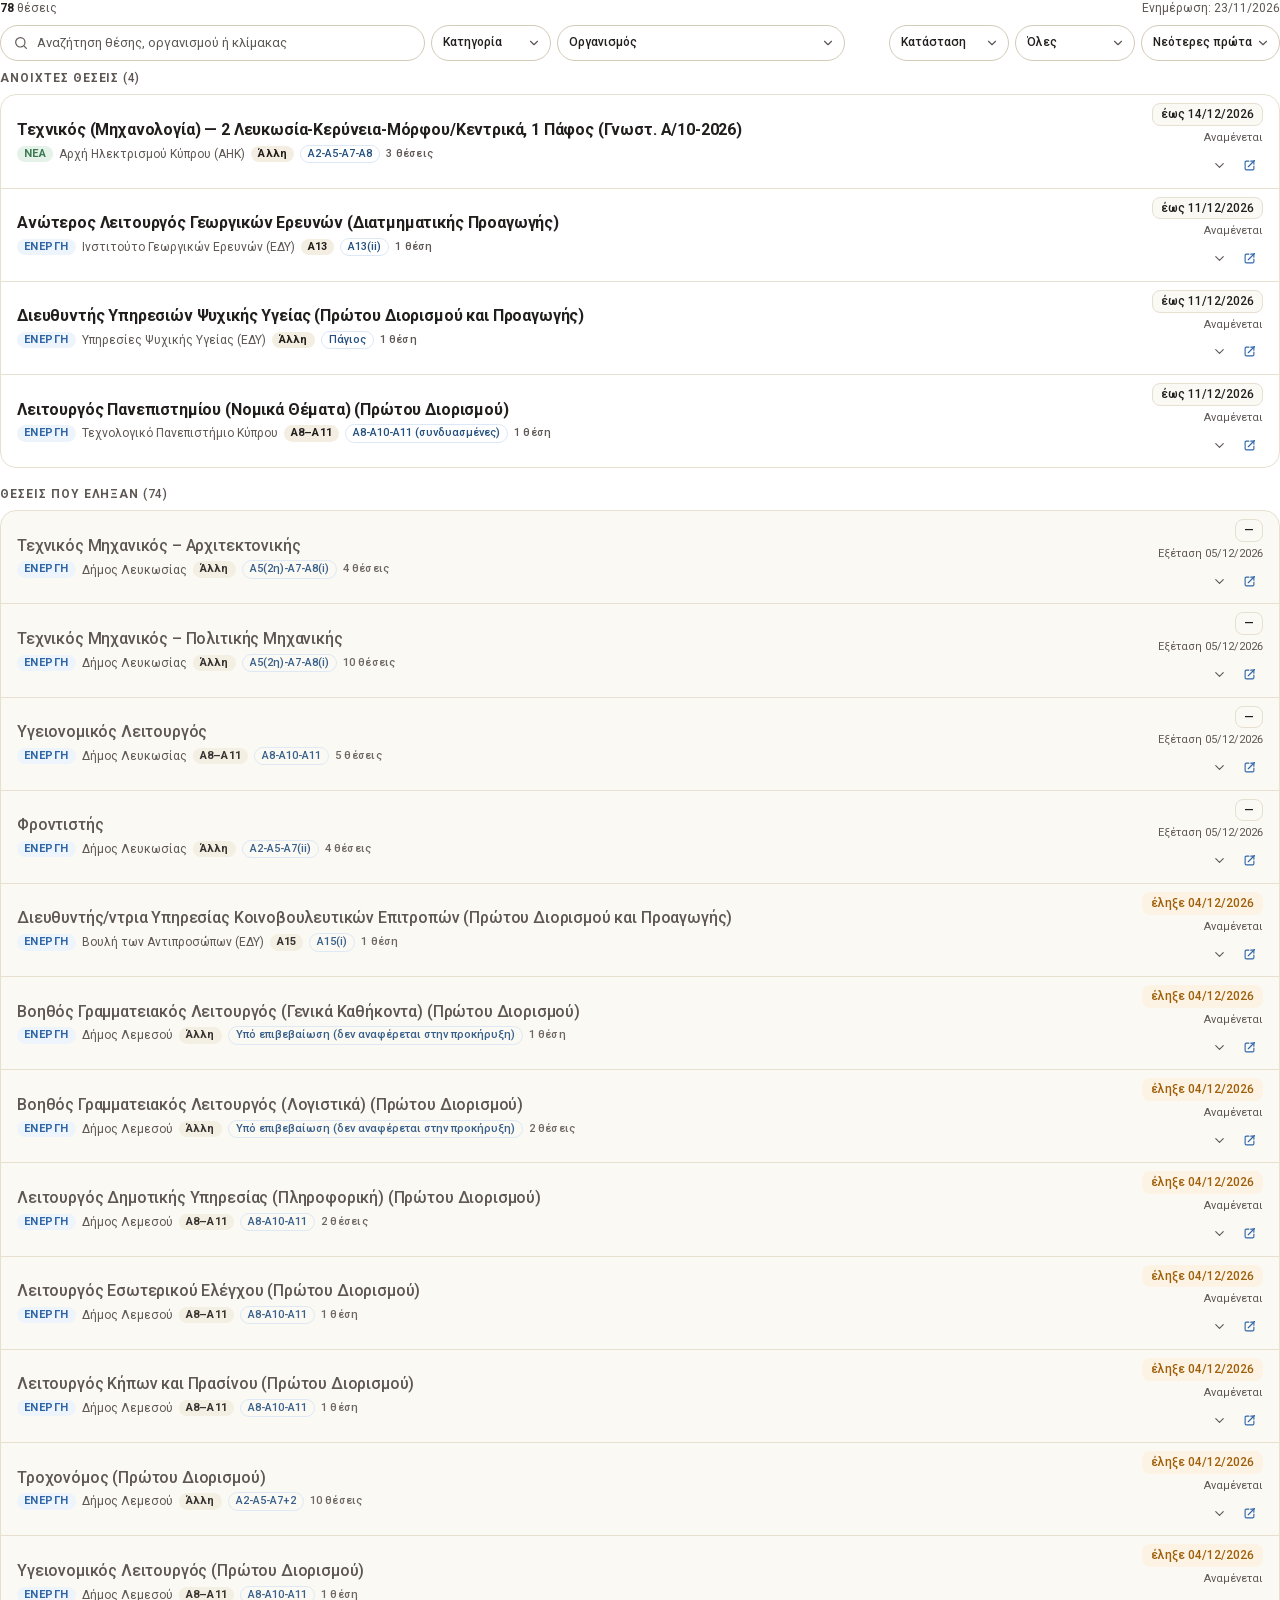
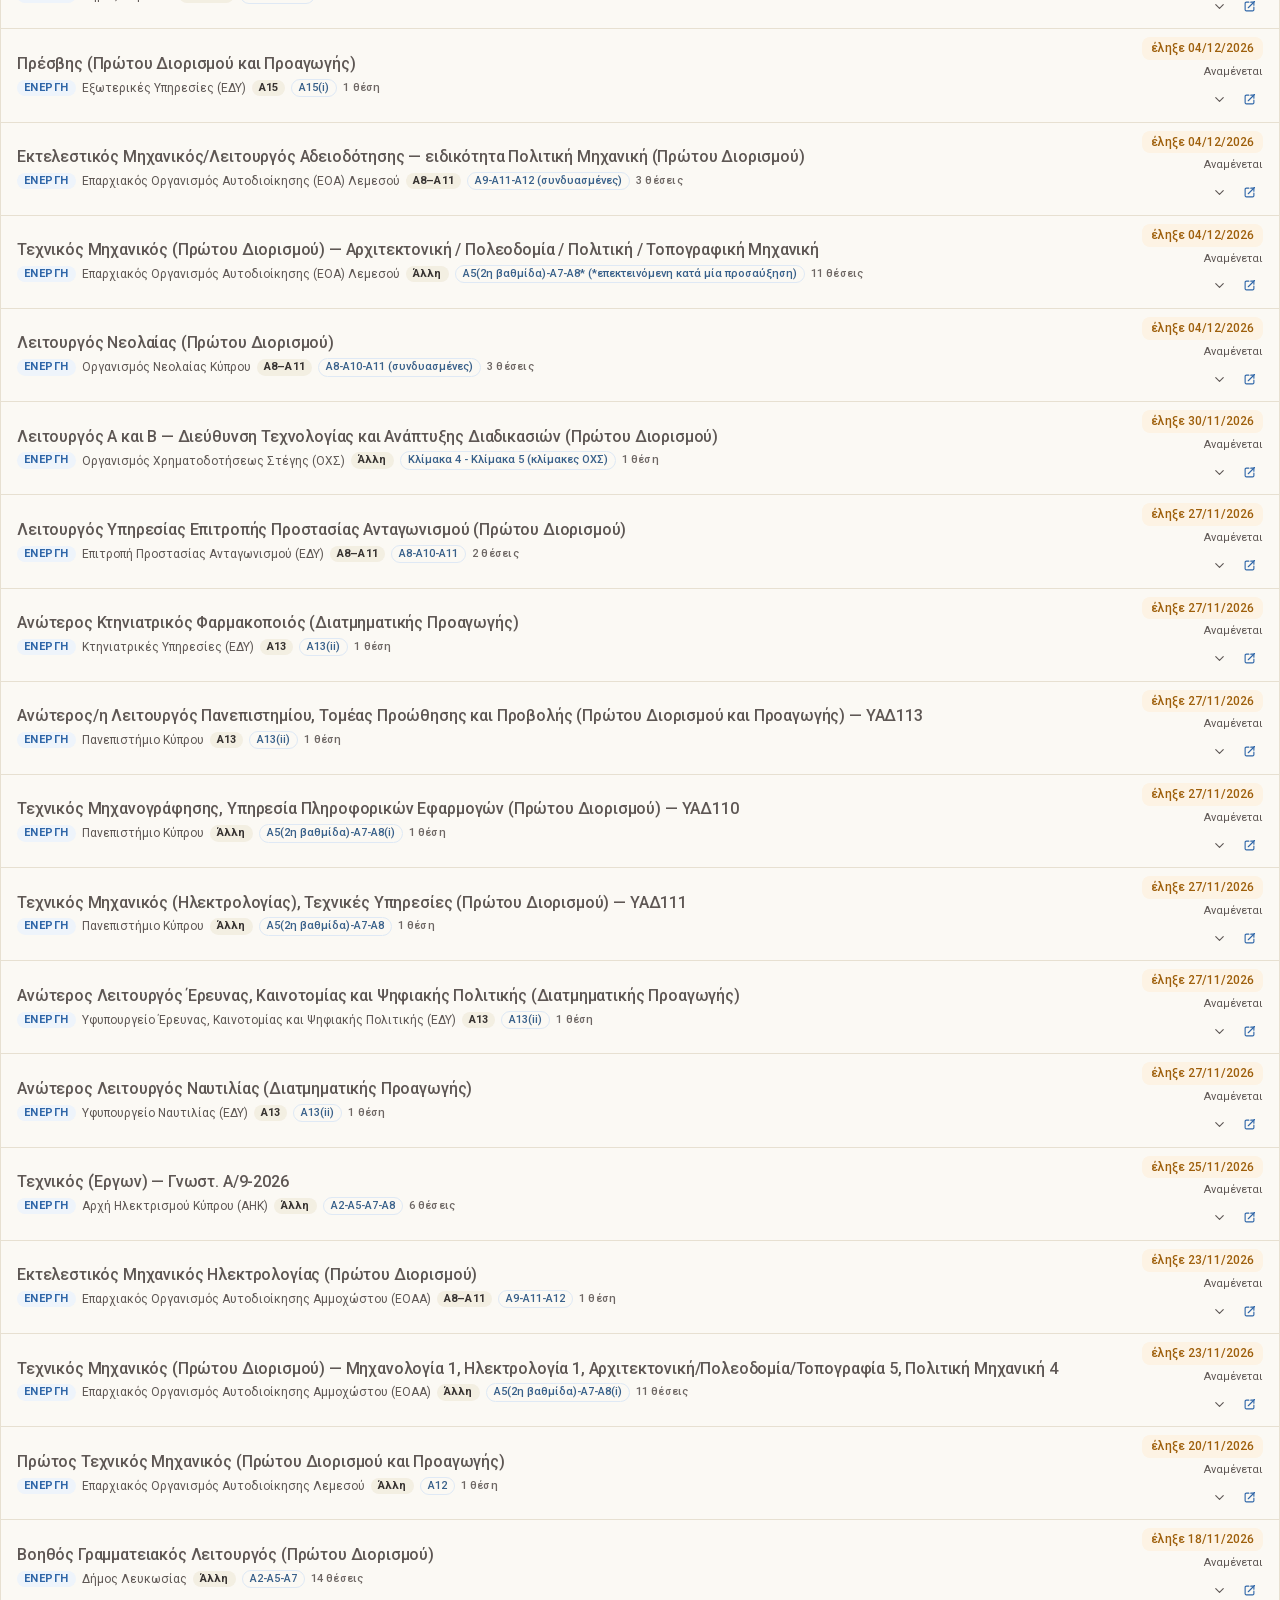
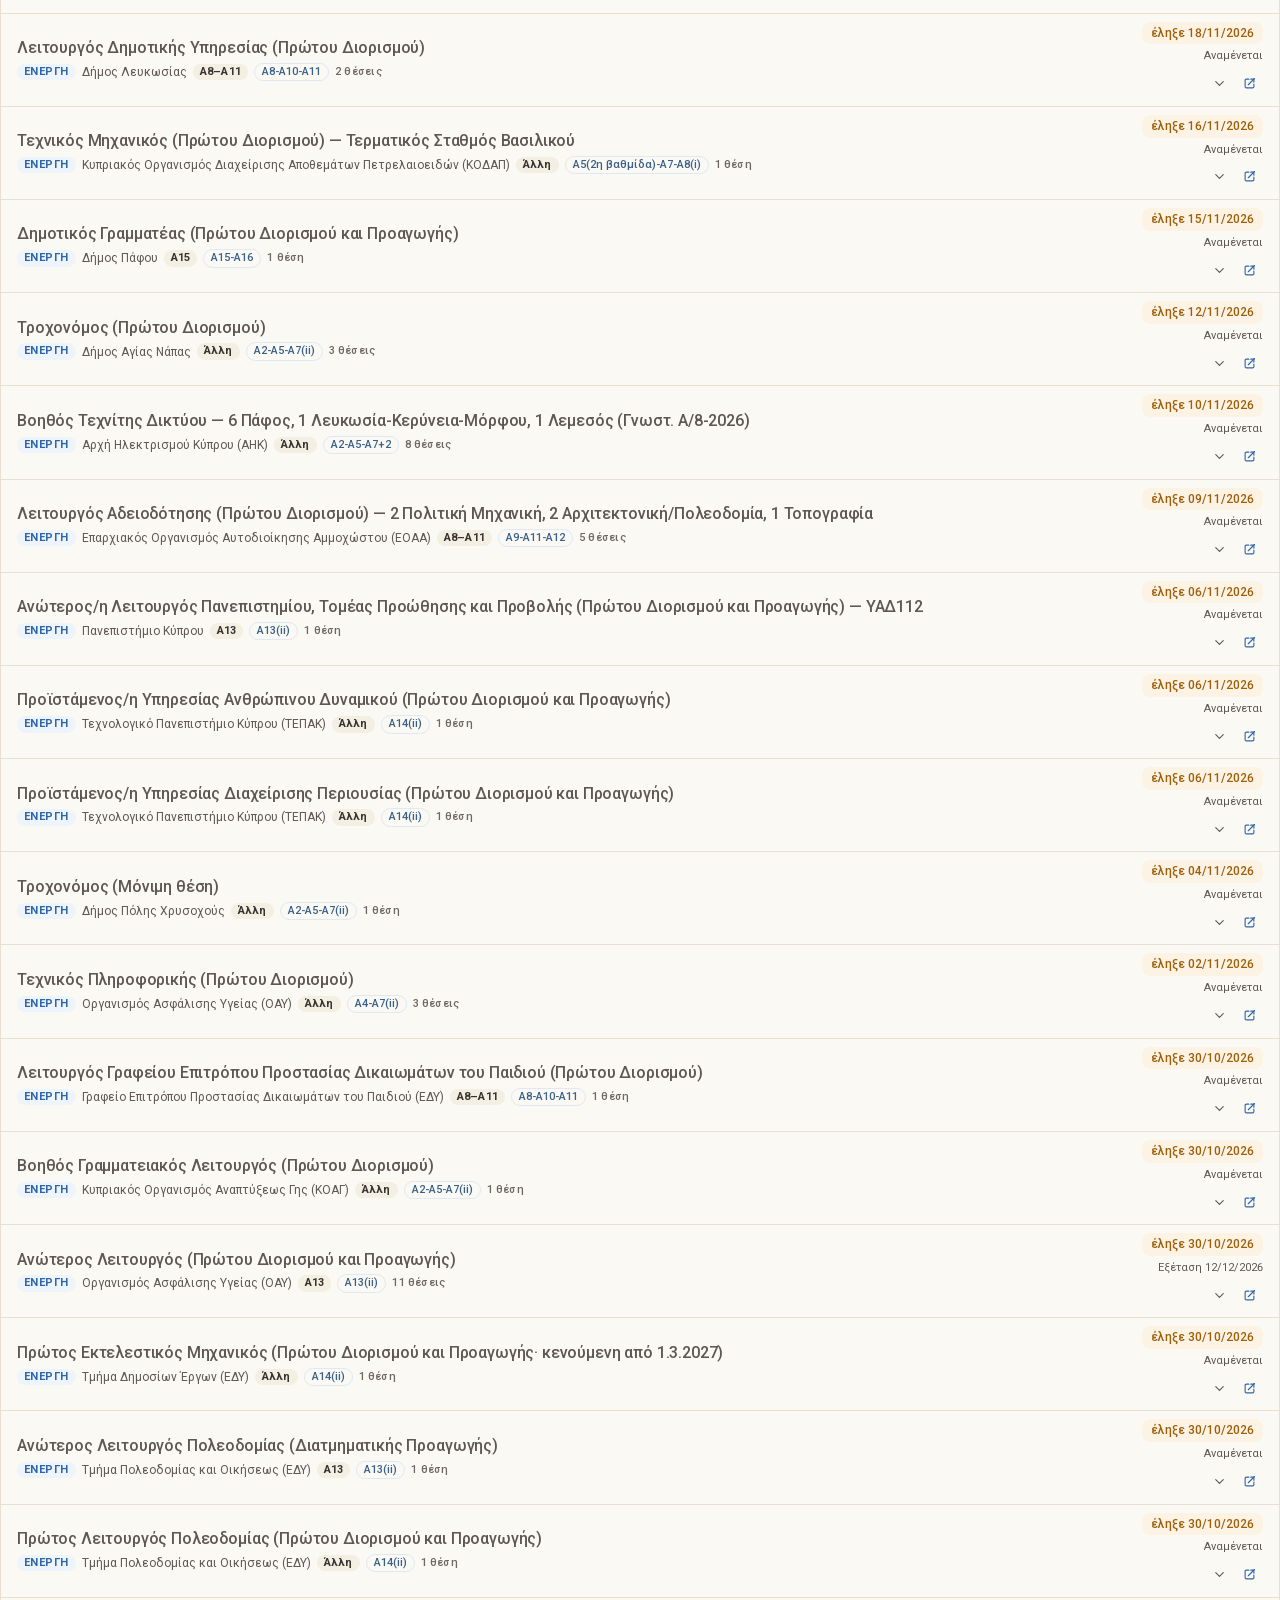
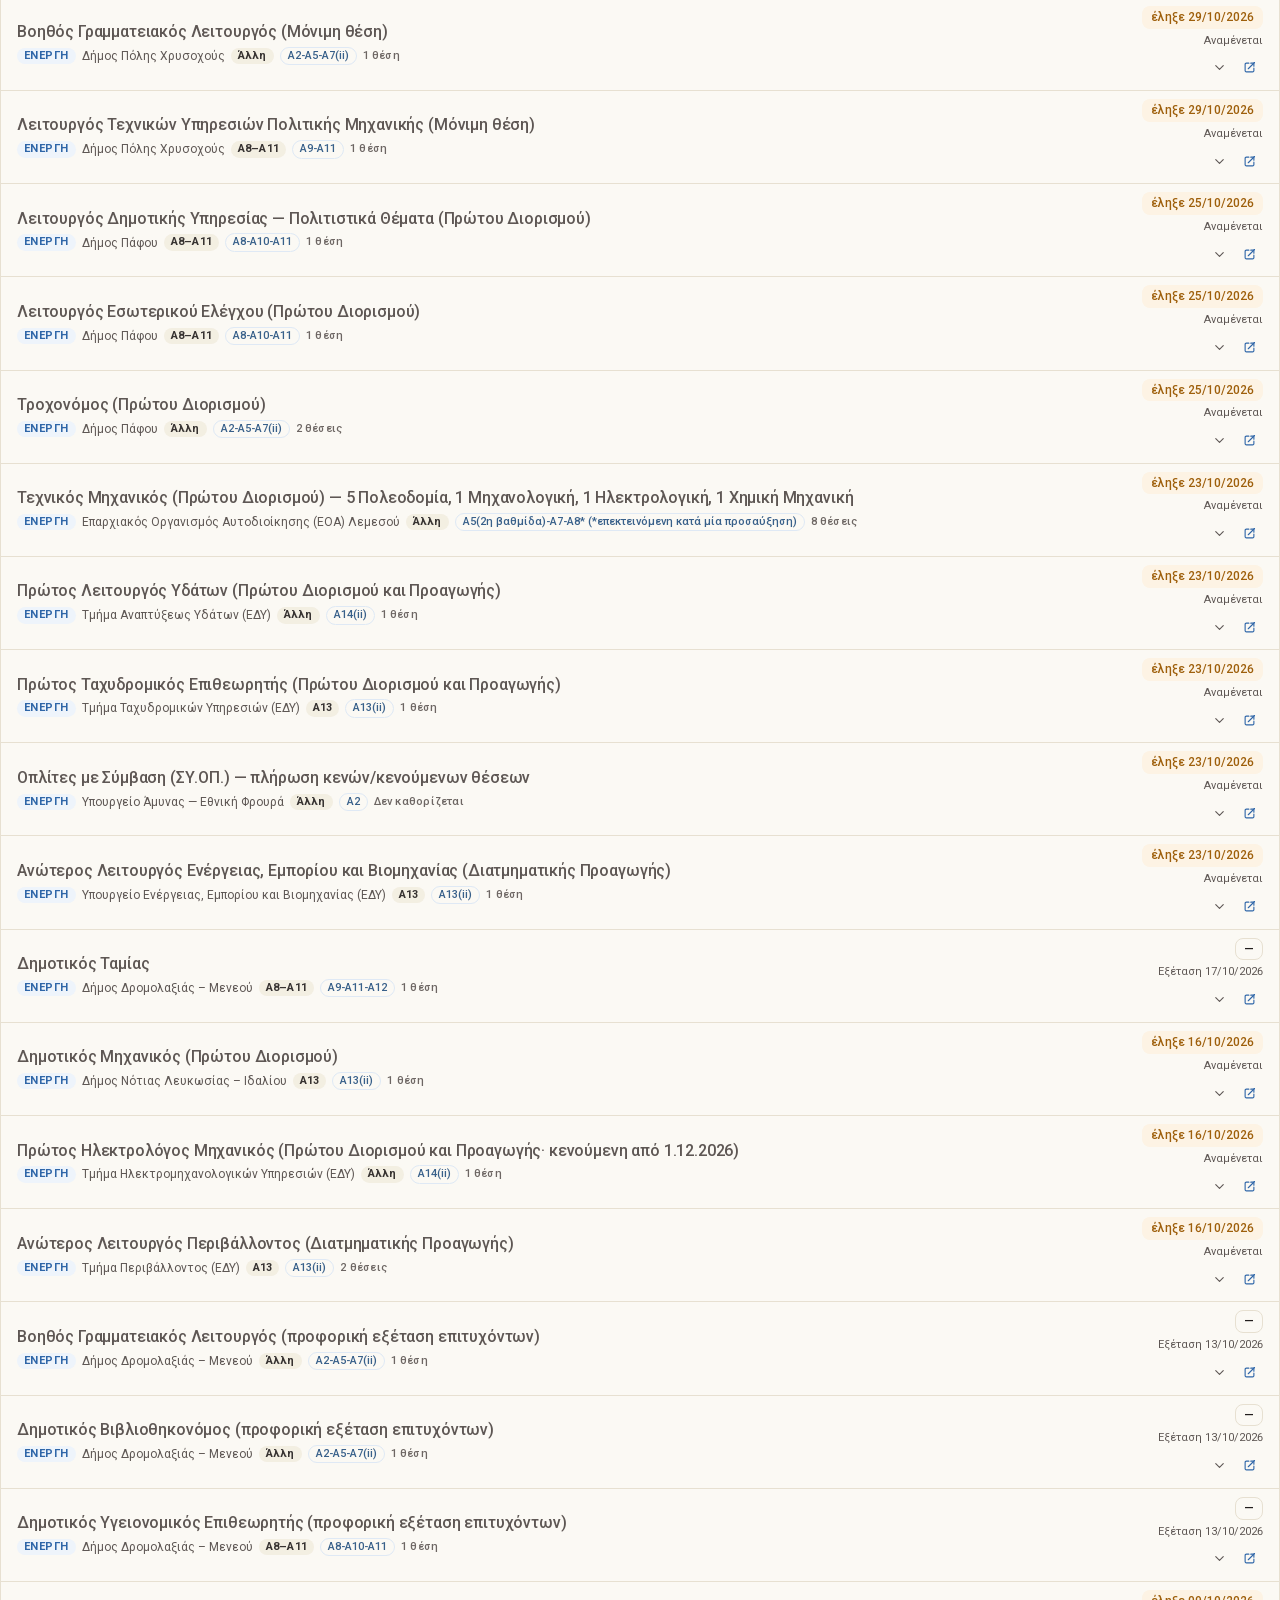
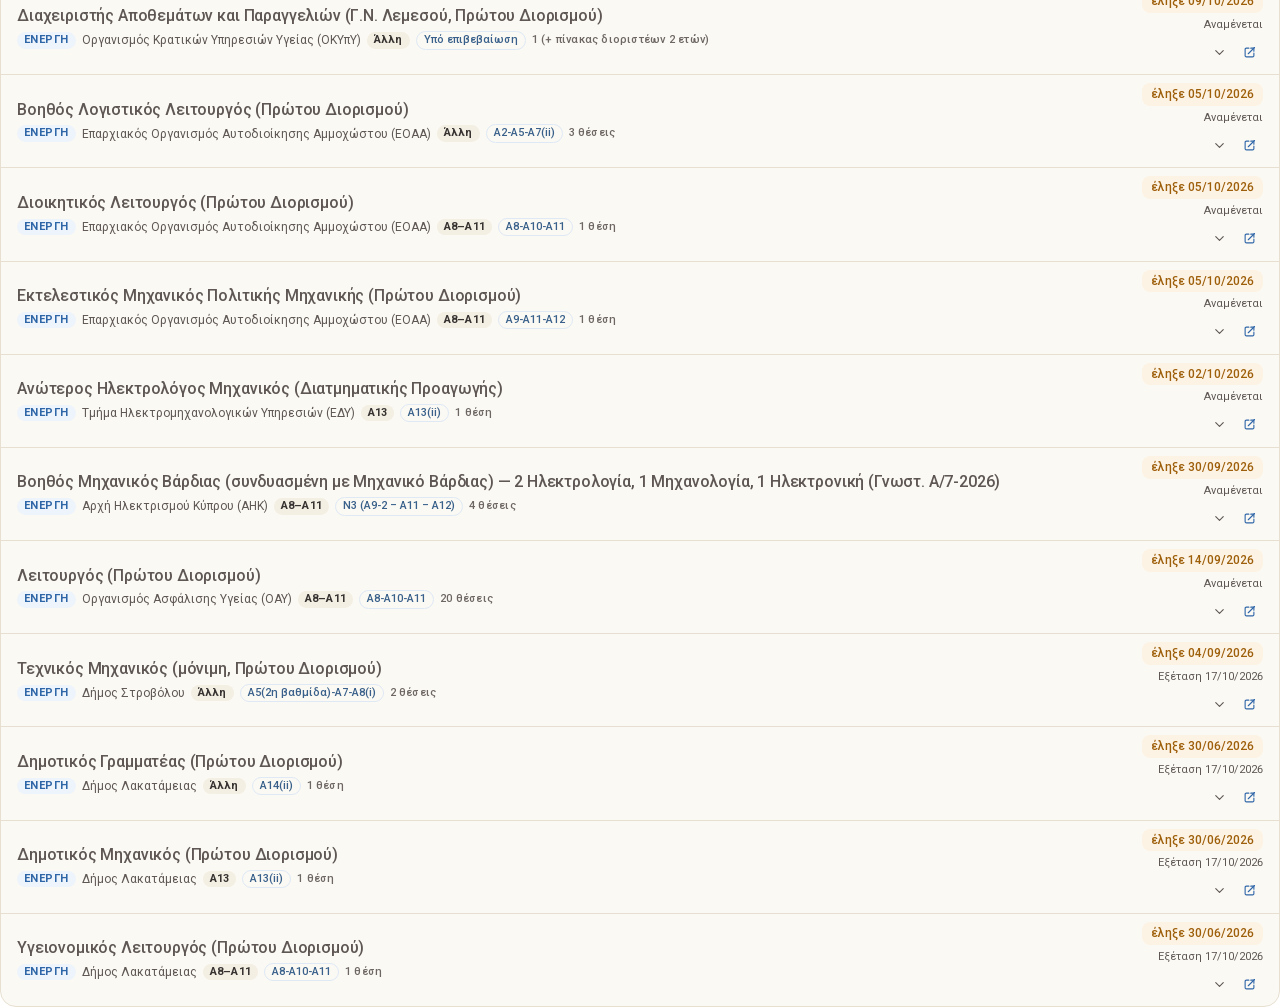
==== commit 8f6cd615: "Update SiGrow theseis listings (78 posts, 23/11/2026)." ====
--- a/index.html
+++ b/index.html
@@ -4,12 +4,12 @@
   <meta charset="utf-8">
   <meta name="viewport" content="width=device-width, initial-scale=1">
   <meta name="robots" content="noindex, nofollow">
-  <title>Ανοιχτές θέσεις και εξετάσεις οργανισμών — 20/11/2026</title>
+  <title>Ανοιχτές θέσεις και εξετάσεις οργανισμών — 23/11/2026</title>
   <link rel="stylesheet" href="theseis.css">
 </head>
 <body class="sgr-th-iframe">
   <div id="theseis-app" class="sgr-th-root"></div>
-  <script>window.SIGROW_THESEIS_DATA = {"version": 1, "generated_at": "2026-11-20T17:25:58+02:00", "generated_at_display": "20/11/2026", "timezone": "Asia/Nicosia", "source_run": "2026-11-20", "count": 77, "count_open": 31, "count_expired": 46, "posts": [{"id": "lefkosia-2026-tm-arch", "title": "Τεχνικός Μηχανικός – Αρχιτεκτονικής", "organisation": "Δήμος Λευκωσίας", "scale": "Α5(2η)-Α7-Α8(i)", "category": "Άλλη", "positions": "4", "deadline": "Υπό επιβεβαίωση", "exam_status": "Exam Confirmed — 05/12/2026", "exam_date": "05/12/2026", "tag": "NEW", "gazette": "Προκήρυξη: ΕΕ 5853 (08/05/2026), Αρ. 888 · Ανακοίνωση εξέτασης: ΕΕ 5906 (20/11/2026), Αρ. 2031 και nicosia.org.cy (20/11/2026)", "link": "https://www.mof.gov.cy/mof/gpo/gazette.nsf/All/210B63457DFD2FD3C2258EB50021066C/$file/5906%2020%2011%20%202026%20%20KYRIO%20MEROS%20TMIMA%20A.pdf#page=38", "published": "20/11/2026", "status": "open"}, {"id": "lefkosia-2026-tm-polit", "title": "Τεχνικός Μηχανικός – Πολιτικής Μηχανικής", "organisation": "Δήμος Λευκωσίας", "scale": "Α5(2η)-Α7-Α8(i)", "category": "Άλλη", "positions": "10", "deadline": "Υπό επιβεβαίωση", "exam_status": "Exam Confirmed — 05/12/2026", "exam_date": "05/12/2026", "tag": "NEW", "gazette": "Προκήρυξη: ΕΕ 5853 (08/05/2026), Αρ. 889 · Ανακοίνωση εξέτασης: ΕΕ 5906 (20/11/2026), Αρ. 2031 και nicosia.org.cy (20/11/2026)", "link": "https://www.mof.gov.cy/mof/gpo/gazette.nsf/All/210B63457DFD2FD3C2258EB50021066C/$file/5906%2020%2011%20%202026%20%20KYRIO%20MEROS%20TMIMA%20A.pdf#page=38", "published": "20/11/2026", "status": "open"}, {"id": "lefkosia-2026-ygeionom", "title": "Υγειονομικός Λειτουργός", "organisation": "Δήμος Λευκωσίας", "scale": "Α8-Α10-Α11", "category": "Α8–Α11", "positions": "5", "deadline": "Υπό επιβεβαίωση", "exam_status": "Exam Confirmed — 05/12/2026", "exam_date": "05/12/2026", "tag": "NEW", "gazette": "Προκήρυξη: ΕΕ 5873 (26/06/2026), Αρ. 1190 · Ανακοίνωση εξέτασης: ΕΕ 5906 (20/11/2026), Αρ. 2031 και nicosia.org.cy (20/11/2026)", "link": "https://www.mof.gov.cy/mof/gpo/gazette.nsf/All/210B63457DFD2FD3C2258EB50021066C/$file/5906%2020%2011%20%202026%20%20KYRIO%20MEROS%20TMIMA%20A.pdf#page=38", "published": "20/11/2026", "status": "open"}, {"id": "lefkosia-2026-frontistis", "title": "Φροντιστής", "organisation": "Δήμος Λευκωσίας", "scale": "Α2-Α5-Α7(ii)", "category": "Άλλη", "positions": "4", "deadline": "Υπό επιβεβαίωση", "exam_status": "Exam Confirmed — 05/12/2026", "exam_date": "05/12/2026", "tag": "NEW", "gazette": "Προκήρυξη: ΕΕ 5877 (17/07/2026), Αρ. 1350 · Ανακοίνωση εξέτασης: ΕΕ 5906 (20/11/2026), Αρ. 2031 και nicosia.org.cy (20/11/2026)", "link": "https://www.mof.gov.cy/mof/gpo/gazette.nsf/All/210B63457DFD2FD3C2258EB50021066C/$file/5906%2020%2011%20%202026%20%20KYRIO%20MEROS%20TMIMA%20A.pdf#page=38", "published": "20/11/2026", "status": "open"}, {"id": "psc-2026-al-ige", "title": "Ανώτερος Λειτουργός Γεωργικών Ερευνών (Διατμηματικής Προαγωγής)", "organisation": "Ινστιτούτο Γεωργικών Ερευνών (ΕΔΥ)", "scale": "Α13(ii)", "category": "Α13", "positions": "1", "deadline": "11/12/2026", "exam_status": "Pending", "exam_date": "", "tag": "NEW", "gazette": "ΕΕ 5906 (20/11/2026), Αρ. 2015 · αιτήσεις: a13.psc.gov.cy ή www.psc.gov.cy", "link": "https://www.psc.gov.cy/psc/psc.nsf/All/5104F039F8AABC49C2258EB50023E691/$file/%CE%A3%2C%20%CE%91%CE%9D%CE%A9%CE%A4%CE%95%CE%A1%CE%9F%CE%A5%20%CE%9B%CE%95%CE%99%CE%A4%CE%9F%CE%A5%CE%A1%CE%93%CE%9F%CE%A5%20%CE%93%CE%95%CE%A9%CE%A1%CE%93%CE%99%CE%9A%CE%A9%CE%9D%20%CE%95%CE%A1%CE%95%CE%A5%CE%9D%CE%A9%CE%9D%2C%20%CE%99%CE%9D%CE%A3%CE%A4.%20%CE%93%CE%95%CE%A9%CE%A1.%20%CE%95%CE%A1%CE%95%CE%A5%CE%9D%CE%A9%CE%9D.pdf?OpenElement", "published": "20/11/2026", "status": "open"}, {"id": "psc-2026-dir-psy", "title": "Διευθυντής Υπηρεσιών Ψυχικής Υγείας (Πρώτου Διορισμού και Προαγωγής)", "organisation": "Υπηρεσίες Ψυχικής Υγείας (ΕΔΥ)", "scale": "Πάγιος", "category": "Άλλη", "positions": "1", "deadline": "11/12/2026", "exam_status": "Pending", "exam_date": "", "tag": "NEW", "gazette": "ΕΕ 5906 (20/11/2026), Αρ. 2016 · αιτήσεις: www.psc.gov.cy ή www.gov.cy", "link": "https://www.psc.gov.cy/psc/psc.nsf/All/A9ECB0637FDE9C5AC2258EB500241D38/$file/%CE%94%CE%99%CE%95%CE%A5%CE%98%CE%A5%CE%9D%CE%A4%CE%97%CE%A3%20%20%CE%A5%CE%A0%CE%97%CE%A1%CE%95%CE%A3%CE%99%CE%A9%CE%9D%20%CE%A8%CE%A5%CE%A7%CE%99%CE%9A%CE%97%CE%A3%20%CE%A5%CE%93%CE%95%CE%99%CE%91%CE%A3.pdf?OpenElement", "published": "20/11/2026", "status": "open"}, {"id": "psc-2026-dir-koinov", "title": "Διευθυντής/ντρια Υπηρεσίας Κοινοβουλευτικών Επιτροπών (Πρώτου Διορισμού και Προαγωγής)", "organisation": "Βουλή των Αντιπροσώπων (ΕΔΥ)", "scale": "Α15(i)", "category": "Α15", "positions": "1", "deadline": "04/12/2026", "exam_status": "Pending", "exam_date": "", "tag": "ACTIVE", "gazette": "ΕΕ 5905 (13/11/2026), Αρ. 1974", "link": "https://www.psc.gov.cy/psc/psc.nsf/All/35E01451C5B57D2AC2258EAE00279509/$file/%CE%94%CE%99%CE%95%CE%A5%CE%98%CE%A5%CE%9D%CE%A4%CE%97%CE%A3%20%CE%A5%CE%A0%CE%97%CE%A1%CE%95%CE%A3%CE%99%CE%91%CE%A3%20%CE%9A%CE%9F%CE%99%CE%9D%CE%9F%CE%92%CE%9F%CE%A5%CE%9B%CE%95%CE%A5%CE%A4%CE%99%CE%9A%CE%A9%CE%9D%20%CE%95%CE%A0%CE%99%CE%A4%CE%A1%CE%9F%CE%A0%CE%A9%CE%9D%20%20new.pdf?OpenElement", "published": "13/11/2026", "status": "open"}, {"id": "lim-2026-bgl-genika", "title": "Βοηθός Γραμματειακός Λειτουργός (Γενικά Καθήκοντα) (Πρώτου Διορισμού)", "organisation": "Δήμος Λεμεσού", "scale": "Υπό επιβεβαίωση (δεν αναφέρεται στην προκήρυξη)", "category": "Άλλη", "positions": "1", "deadline": "04/12/2026", "exam_status": "Pending", "exam_date": "", "tag": "ACTIVE", "gazette": "ΕΕ 5905 (13/11/2026), Αρ. 1985 · αιτήσεις: hr@limassol.org.cy", "link": "https://www.mof.gov.cy/mof/gpo/gazette.nsf/All/0E3293CB65B51FCAC2258EAE0022924C/$file/5905%2013%2011%20%202026%20%20KYRIO%20MEROS%20TMIMA%20A.pdf#page=20", "published": "13/11/2026", "status": "open"}, {"id": "lim-2026-bgl-logist", "title": "Βοηθός Γραμματειακός Λειτουργός (Λογιστικά) (Πρώτου Διορισμού)", "organisation": "Δήμος Λεμεσού", "scale": "Υπό επιβεβαίωση (δεν αναφέρεται στην προκήρυξη)", "category": "Άλλη", "positions": "2", "deadline": "04/12/2026", "exam_status": "Pending", "exam_date": "", "tag": "ACTIVE", "gazette": "ΕΕ 5905 (13/11/2026), Αρ. 1985 · αιτήσεις: hr@limassol.org.cy", "link": "https://www.mof.gov.cy/mof/gpo/gazette.nsf/All/0E3293CB65B51FCAC2258EAE0022924C/$file/5905%2013%2011%20%202026%20%20KYRIO%20MEROS%20TMIMA%20A.pdf#page=20", "published": "13/11/2026", "status": "open"}, {"id": "lim-2026-pliroforiki", "title": "Λειτουργός Δημοτικής Υπηρεσίας (Πληροφορική) (Πρώτου Διορισμού)", "organisation": "Δήμος Λεμεσού", "scale": "Α8-Α10-Α11", "category": "Α8–Α11", "positions": "2", "deadline": "04/12/2026", "exam_status": "Pending", "exam_date": "", "tag": "ACTIVE", "gazette": "ΕΕ 5905 (13/11/2026), Αρ. 1985 · αιτήσεις: hr@limassol.org.cy", "link": "https://www.mof.gov.cy/mof/gpo/gazette.nsf/All/0E3293CB65B51FCAC2258EAE0022924C/$file/5905%2013%2011%20%202026%20%20KYRIO%20MEROS%20TMIMA%20A.pdf#page=20", "published": "13/11/2026", "status": "open"}, {"id": "lim-2026-esel", "title": "Λειτουργός Εσωτερικού Ελέγχου (Πρώτου Διορισμού)", "organisation": "Δήμος Λεμεσού", "scale": "Α8-Α10-Α11", "category": "Α8–Α11", "positions": "1", "deadline": "04/12/2026", "exam_status": "Pending", "exam_date": "", "tag": "ACTIVE", "gazette": "ΕΕ 5905 (13/11/2026), Αρ. 1985 · αιτήσεις: hr@limassol.org.cy", "link": "https://www.mof.gov.cy/mof/gpo/gazette.nsf/All/0E3293CB65B51FCAC2258EAE0022924C/$file/5905%2013%2011%20%202026%20%20KYRIO%20MEROS%20TMIMA%20A.pdf#page=20", "published": "13/11/2026", "status": "open"}, {"id": "lim-2026-kipoi", "title": "Λειτουργός Κήπων και Πρασίνου (Πρώτου Διορισμού)", "organisation": "Δήμος Λεμεσού", "scale": "Α8-Α10-Α11", "category": "Α8–Α11", "positions": "1", "deadline": "04/12/2026", "exam_status": "Pending", "exam_date": "", "tag": "ACTIVE", "gazette": "ΕΕ 5905 (13/11/2026), Αρ. 1985 · αιτήσεις: hr@limassol.org.cy", "link": "https://www.mof.gov.cy/mof/gpo/gazette.nsf/All/0E3293CB65B51FCAC2258EAE0022924C/$file/5905%2013%2011%20%202026%20%20KYRIO%20MEROS%20TMIMA%20A.pdf#page=20", "published": "13/11/2026", "status": "open"}, {"id": "lim-2026-trochon", "title": "Τροχονόμος (Πρώτου Διορισμού)", "organisation": "Δήμος Λεμεσού", "scale": "Α2-Α5-Α7+2", "category": "Άλλη", "positions": "10", "deadline": "04/12/2026", "exam_status": "Pending", "exam_date": "", "tag": "ACTIVE", "gazette": "ΕΕ 5905 (13/11/2026), Αρ. 1985 · αιτήσεις: hr@limassol.org.cy", "link": "https://www.mof.gov.cy/mof/gpo/gazette.nsf/All/0E3293CB65B51FCAC2258EAE0022924C/$file/5905%2013%2011%20%202026%20%20KYRIO%20MEROS%20TMIMA%20A.pdf#page=20", "published": "13/11/2026", "status": "open"}, {"id": "lim-2026-ygeion", "title": "Υγειονομικός Λειτουργός (Πρώτου Διορισμού)", "organisation": "Δήμος Λεμεσού", "scale": "Α8-Α10-Α11", "category": "Α8–Α11", "positions": "1", "deadline": "04/12/2026", "exam_status": "Pending", "exam_date": "", "tag": "ACTIVE", "gazette": "ΕΕ 5905 (13/11/2026), Αρ. 1985 · αιτήσεις: hr@limassol.org.cy", "link": "https://www.mof.gov.cy/mof/gpo/gazette.nsf/All/0E3293CB65B51FCAC2258EAE0022924C/$file/5905%2013%2011%20%202026%20%20KYRIO%20MEROS%20TMIMA%20A.pdf#page=20", "published": "13/11/2026", "status": "open"}, {"id": "psc-2026-presvis", "title": "Πρέσβης (Πρώτου Διορισμού και Προαγωγής)", "organisation": "Εξωτερικές Υπηρεσίες (ΕΔΥ)", "scale": "Α15(i)", "category": "Α15", "positions": "1", "deadline": "04/12/2026", "exam_status": "Pending", "exam_date": "", "tag": "ACTIVE", "gazette": "ΕΕ 5905 (13/11/2026), Αρ. 1975", "link": "https://www.psc.gov.cy/psc/psc.nsf/All/C7B30B475660E962C2258EAE0027ED39/$file/%CE%A0%CE%A1%CE%95%CE%A3%CE%92%CE%97%CE%A3%20%CE%95%CE%9E%CE%A9%CE%A4%CE%95%CE%A1%CE%99%CE%9A%CE%95%CE%A3%20%CE%A5%CE%A0%CE%97%CE%A1%CE%95%CE%A3%CE%99%CE%95%CE%A3.26.pdf?OpenElement", "published": "13/11/2026", "status": "open"}, {"id": "eoalem-2026-em-adeiod", "title": "Εκτελεστικός Μηχανικός/Λειτουργός Αδειοδότησης — ειδικότητα Πολιτική Μηχανική (Πρώτου Διορισμού)", "organisation": "Επαρχιακός Οργανισμός Αυτοδιοίκησης (ΕΟΑ) Λεμεσού", "scale": "Α9-Α11-Α12 (συνδυασμένες)", "category": "Α8–Α11", "positions": "3", "deadline": "04/12/2026", "exam_status": "Pending", "exam_date": "", "tag": "ACTIVE", "gazette": "ΕΕ 5905 (13/11/2026), Αρ. 1979 · αιτήσεις: eoalemesos.org.cy", "link": "https://www.mof.gov.cy/mof/gpo/gazette.nsf/All/0E3293CB65B51FCAC2258EAE0022924C/$file/5905%2013%2011%20%202026%20%20KYRIO%20MEROS%20TMIMA%20A.pdf#page=12", "published": "13/11/2026", "status": "open"}, {"id": "eoalem-2026-tm11", "title": "Τεχνικός Μηχανικός (Πρώτου Διορισμού) — Αρχιτεκτονική / Πολεοδομία / Πολιτική / Τοπογραφική Μηχανική", "organisation": "Επαρχιακός Οργανισμός Αυτοδιοίκησης (ΕΟΑ) Λεμεσού", "scale": "Α5(2η βαθμίδα)-Α7-Α8* (*επεκτεινόμενη κατά μία προσαύξηση)", "category": "Άλλη", "positions": "11", "deadline": "04/12/2026", "exam_status": "Pending", "exam_date": "", "tag": "ACTIVE", "gazette": "ΕΕ 5905 (13/11/2026), Αρ. 1980 · αιτήσεις: eoalemesos.org.cy", "link": "https://www.mof.gov.cy/mof/gpo/gazette.nsf/All/0E3293CB65B51FCAC2258EAE0022924C/$file/5905%2013%2011%20%202026%20%20KYRIO%20MEROS%20TMIMA%20A.pdf#page=14", "published": "13/11/2026", "status": "open"}, {"id": "onek-2026-leit-neol", "title": "Λειτουργός Νεολαίας (Πρώτου Διορισμού)", "organisation": "Οργανισμός Νεολαίας Κύπρου", "scale": "Α8-Α10-Α11 (συνδυασμένες)", "category": "Α8–Α11", "positions": "3", "deadline": "04/12/2026", "exam_status": "Pending", "exam_date": "", "tag": "ACTIVE", "gazette": "ΕΕ 5905 (13/11/2026), Αρ. 1981 · αιτήσεις: onek.org.cy", "link": "https://www.mof.gov.cy/mof/gpo/gazette.nsf/All/0E3293CB65B51FCAC2258EAE0022924C/$file/5905%2013%2011%20%202026%20%20KYRIO%20MEROS%20TMIMA%20A.pdf#page=16", "published": "13/11/2026", "status": "open"}, {"id": "cut-2026-leit-nomika", "title": "Λειτουργός Πανεπιστημίου (Νομικά Θέματα) (Πρώτου Διορισμού)", "organisation": "Τεχνολογικό Πανεπιστήμιο Κύπρου", "scale": "Α8-Α10-Α11 (συνδυασμένες)", "category": "Α8–Α11", "positions": "1", "deadline": "11/12/2026", "exam_status": "Pending", "exam_date": "", "tag": "ACTIVE", "gazette": "ΕΕ 5905 (13/11/2026), Αρ. 1982 · αιτήσεις: jobs.cut.ac.cy", "link": "https://www.mof.gov.cy/mof/gpo/gazette.nsf/All/0E3293CB65B51FCAC2258EAE0022924C/$file/5905%2013%2011%20%202026%20%20KYRIO%20MEROS%20TMIMA%20A.pdf#page=18", "published": "13/11/2026", "status": "open"}, {"id": "ahk-2026-a9-te", "title": "Τεχνικός (Έργων) — Γνωστ. Α/9-2026", "organisation": "Αρχή Ηλεκτρισμού Κύπρου (ΑΗΚ)", "scale": "Α2-Α5-Α7-Α8", "category": "Άλλη", "positions": "6", "deadline": "25/11/2026", "exam_status": "Pending", "exam_date": "", "tag": "ACTIVE", "gazette": "ΕΕ 5900 (06/11/2026), Αρ. 1943 — eac.com.cy JobOpeningViewer pid=74", "link": "https://www.eac.com.cy/Lists/JobOpportunities/Attachments/74/%CE%93%CE%9A%CE%98%20%CE%91-9-2026-%CE%A4%CE%95%CE%A7%CE%9D%CE%99%CE%9A%CE%9F%CE%A3%28%CE%95%CE%A1%CE%93%CE%A9%CE%9D%29%20web4.11.26.pdf", "published": "06/11/2026", "status": "open"}, {"id": "eoalem-2026-ptm", "title": "Πρώτος Τεχνικός Μηχανικός (Πρώτου Διορισμού και Προαγωγής)", "organisation": "Επαρχιακός Οργανισμός Αυτοδιοίκησης Λεμεσού", "scale": "Α12", "category": "Άλλη", "positions": "1", "deadline": "20/11/2026", "exam_status": "Pending", "exam_date": "", "tag": "ACTIVE", "gazette": "ΕΕ 5900 (06/11/2026), Αρ. 1947", "link": "https://www.mof.gov.cy/mof/gpo/gazette.nsf/All/7ADE899170331AE7C2258EA70021EB87/$file/5900%206%2011%20%202026%20%20KYRIO%20MEROS%20TMIMA%20A.pdf#page=25", "published": "06/11/2026", "status": "open"}, {"id": "psc-2026-epa-leit", "title": "Λειτουργός Υπηρεσίας Επιτροπής Προστασίας Ανταγωνισμού (Πρώτου Διορισμού)", "organisation": "Επιτροπή Προστασίας Ανταγωνισμού (ΕΔΥ)", "scale": "Α8-Α10-Α11", "category": "Α8–Α11", "positions": "2", "deadline": "27/11/2026", "exam_status": "Pending", "exam_date": "", "tag": "ACTIVE", "gazette": "ΕΕ 5900 (06/11/2026), Αρ. 1935", "link": "https://www.psc.gov.cy/psc/psc.nsf/All/4093A94F54C6F667C2258EA70027662B/$file/%CE%9B%CE%95%CE%99%CE%A4%CE%9F%CE%A5%CE%A1%CE%93%CE%9F%CE%A3%20%CE%A5%CE%A0.%20%CE%95%CE%A0%CE%99%CE%A4%CE%A1%CE%9F%CE%A0%CE%97%CE%A3%20%CE%A0%CE%A1%CE%9F%CE%A3%CE%A4%CE%91%CE%A3%CE%99%CE%91%CE%A3%20%CE%91%CE%9D%CE%A4%CE%91%CE%93%CE%A9%CE%9D%CE%99%CE%A3%CE%9C%CE%9F%CE%A5%2C%20%CE%95%CE%A0%CE%91.pdf?OpenElement", "published": "06/11/2026", "status": "open"}, {"id": "psc-2026-al-ktinfarm", "title": "Ανώτερος Κτηνιατρικός Φαρμακοποιός (Διατμηματικής Προαγωγής)", "organisation": "Κτηνιατρικές Υπηρεσίες (ΕΔΥ)", "scale": "Α13(ii)", "category": "Α13", "positions": "1", "deadline": "27/11/2026", "exam_status": "Pending", "exam_date": "", "tag": "ACTIVE", "gazette": "ΕΕ 5900 (06/11/2026), Αρ. 1938", "link": "https://www.psc.gov.cy/psc/psc.nsf/All/EC493788EEDAB0EEC2258EA70028CC30/$file/%CE%91%CE%9D%CE%A9%CE%A4%CE%95%CE%A1%CE%9F%CE%A3%20%CE%9A%CE%A4%CE%97%CE%9D%CE%99%CE%91%CE%A4%CE%A1%CE%99%CE%9A%CE%9F%CE%A3%20%CE%A6%CE%91%CE%A1%CE%9C%CE%91%CE%9A%CE%9F%CE%A0%CE%9F%CE%99%CE%9F%CE%A3%2C%20%CE%9A%CE%A4%CE%97N%CE%99%CE%91%CE%A4%CE%A1%CE%99%CE%9A%CE%95%CE%A3%20%CE%A5%CE%A0%CE%97%CE%A1%CE%95%CE%A3%CE%99%CE%95%CE%A3.pdf?OpenElement", "published": "06/11/2026", "status": "open"}, {"id": "ucy-2026-al-tpp-yad113", "title": "Ανώτερος/η Λειτουργός Πανεπιστημίου, Τομέας Προώθησης και Προβολής (Πρώτου Διορισμού και Προαγωγής) — ΥΑΔ113", "organisation": "Πανεπιστήμιο Κύπρου", "scale": "Α13(ii)", "category": "Α13", "positions": "1", "deadline": "27/11/2026", "exam_status": "Pending", "exam_date": "", "tag": "ACTIVE", "gazette": "ΕΕ 5900 (06/11/2026), Αρ. 1942 — ucy.ac.cy/administrative-staff ΥΑΔ113", "link": "https://www.ucy.ac.cy/administrative-staff/", "published": "06/11/2026", "status": "open"}, {"id": "ucy-2026-tm-mich", "title": "Τεχνικός Μηχανογράφησης, Υπηρεσία Πληροφορικών Εφαρμογών (Πρώτου Διορισμού) — ΥΑΔ110", "organisation": "Πανεπιστήμιο Κύπρου", "scale": "Α5(2η βαθμίδα)-Α7-Α8(i)", "category": "Άλλη", "positions": "1", "deadline": "27/11/2026", "exam_status": "Pending", "exam_date": "", "tag": "ACTIVE", "gazette": "ΕΕ 5900 (06/11/2026), Αρ. 1942 — ucy.ac.cy/administrative-staff ΥΑΔ110", "link": "https://www.ucy.ac.cy/administrative-staff/", "published": "06/11/2026", "status": "open"}, {"id": "psc-2026-al-erevna", "title": "Ανώτερος Λειτουργός Έρευνας, Καινοτομίας και Ψηφιακής Πολιτικής (Διατμηματικής Προαγωγής)", "organisation": "Υφυπουργείο Έρευνας, Καινοτομίας και Ψηφιακής Πολιτικής (ΕΔΥ)", "scale": "Α13(ii)", "category": "Α13", "positions": "1", "deadline": "27/11/2026", "exam_status": "Pending", "exam_date": "", "tag": "ACTIVE", "gazette": "ΕΕ 5900 (06/11/2026), Αρ. 1936", "link": "https://www.psc.gov.cy/psc/psc.nsf/All/CFA04B0D7E0E114CC2258EA700285B91/$file/%CE%91%CE%9D%CE%A9%CE%A4%CE%95%CE%A1%CE%9F%CE%A5%20%CE%9B%CE%95%CE%99%CE%A4%CE%9F%CE%A5%CE%A1%CE%93%CE%9F%CE%A5%20%CE%88%CE%A1%CE%95%CE%A5%CE%9D%CE%91%CE%A3%2C%20%CE%9A%CE%91%CE%99%CE%9D%CE%9F%CE%A4%CE%9F%CE%9C%CE%99%CE%91%CE%A3%20%CE%9A%CE%91%CE%99%20%CE%A8%CE%97%CE%A6%CE%99%CE%91%CE%9A%CE%97%CE%A3%20%CE%A0%CE%9F%CE%9B%CE%99%CE%A4%CE%99%CE%9A%CE%97%CE%A3.pdf?OpenElement", "published": "06/11/2026", "status": "open"}, {"id": "psc-2026-al-nautilia", "title": "Ανώτερος Λειτουργός Ναυτιλίας (Διατμηματικής Προαγωγής)", "organisation": "Υφυπουργείο Ναυτιλίας (ΕΔΥ)", "scale": "Α13(ii)", "category": "Α13", "positions": "1", "deadline": "27/11/2026", "exam_status": "Pending", "exam_date": "", "tag": "ACTIVE", "gazette": "ΕΕ 5900 (06/11/2026), Αρ. 1937", "link": "https://www.psc.gov.cy/psc/psc.nsf/All/AD6802F4246456ADC2258EA700289FCF/$file/%CE%91%CE%9D%CE%A9%CE%A4%CE%95%CE%A1%CE%9F%CE%A3%20%CE%9B%CE%95%CE%99%CE%A4%CE%9F%CE%A5%CE%A1%CE%93%CE%9F%CE%A3%20%CE%9D%CE%91%CE%A5%CE%A4%CE%99%CE%9B%CE%99%CE%91%CE%A3%2C%20%CE%A5%CE%A6%CE%A5%CE%A0%CE%9F%CE%A5%CE%A1%CE%93%CE%95%CE%99%CE%9F%20%CE%9D%CE%91%CE%A5%CE%A4%CE%99%CE%9B%CE%99%CE%91%CE%A3.pdf?OpenElement", "published": "06/11/2026", "status": "open"}, {"id": "eoaa-2026-em-ilektr", "title": "Εκτελεστικός Μηχανικός Ηλεκτρολογίας (Πρώτου Διορισμού)", "organisation": "Επαρχιακός Οργανισμός Αυτοδιοίκησης Αμμοχώστου (ΕΟΑΑ)", "scale": "Α9-Α11-Α12", "category": "Α8–Α11", "positions": "1", "deadline": "23/11/2026", "exam_status": "Pending", "exam_date": "", "tag": "ACTIVE", "gazette": "ΕΕ 5899 (30/10/2026), Αρ. 1895 — επαναπροκήρυξη μετά την ανάκληση της θέσης Πολιτικής Μηχανικής (Αρ. 1900)· αιτήσεις μέσω www.eoaa.org.cy έως 12:00", "link": "https://www.mof.gov.cy/mof/gpo/gazette.nsf/D83E22E3E4C63BBAC2258EA000223A5E/$file/5899%2030%2010%202026%20KYRIO%20MEROS%20TMIMA%20A.pdf#page=14", "published": "30/10/2026", "status": "open"}, {"id": "eoaa-2026-tm", "title": "Τεχνικός Μηχανικός (Πρώτου Διορισμού) — Μηχανολογία 1, Ηλεκτρολογία 1, Αρχιτεκτονική/Πολεοδομία/Τοπογραφία 5, Πολιτική Μηχανική 4", "organisation": "Επαρχιακός Οργανισμός Αυτοδιοίκησης Αμμοχώστου (ΕΟΑΑ)", "scale": "Α5(2η βαθμίδα)-Α7-Α8(i)", "category": "Άλλη", "positions": "11", "deadline": "23/11/2026", "exam_status": "Pending", "exam_date": "", "tag": "ACTIVE", "gazette": "ΕΕ 5899 (30/10/2026), Αρ. 1896 — αιτήσεις μέσω www.eoaa.org.cy έως 12:00", "link": "https://www.mof.gov.cy/mof/gpo/gazette.nsf/D83E22E3E4C63BBAC2258EA000223A5E/$file/5899%2030%2010%202026%20KYRIO%20MEROS%20TMIMA%20A.pdf#page=16", "published": "30/10/2026", "status": "open"}, {"id": "ohs-2026-leit-ab-tech", "title": "Λειτουργός Α και Β — Διεύθυνση Τεχνολογίας και Ανάπτυξης Διαδικασιών (Πρώτου Διορισμού)", "organisation": "Οργανισμός Χρηματοδοτήσεως Στέγης (ΟΧΣ)", "scale": "Κλίμακα 4 - Κλίμακα 5 (κλίμακες ΟΧΣ)", "category": "Άλλη", "positions": "1", "deadline": "30/11/2026", "exam_status": "Pending", "exam_date": "", "tag": "ACTIVE", "gazette": "ΕΕ 5899 (30/10/2026), Αρ. 1893 — αιτήσεις ηλεκτρονικά μέσω www.hfc.com.cy", "link": "https://www.mof.gov.cy/mof/gpo/gazette.nsf/D83E22E3E4C63BBAC2258EA000223A5E/$file/5899%2030%2010%202026%20KYRIO%20MEROS%20TMIMA%20A.pdf#page=9", "published": "30/10/2026", "status": "open"}, {"id": "ucy-2026-tm-ilektr", "title": "Τεχνικός Μηχανικός (Ηλεκτρολογίας), Τεχνικές Υπηρεσίες (Πρώτου Διορισμού) — ΥΑΔ111", "organisation": "Πανεπιστήμιο Κύπρου", "scale": "Α5(2η βαθμίδα)-Α7-Α8", "category": "Άλλη", "positions": "1", "deadline": "27/11/2026", "exam_status": "Pending", "exam_date": "", "tag": "ACTIVE", "gazette": "ΕΕ 5896 (16/10/2026), Αρ. 1806 / ΥΑΔ111 · Παράταση προθεσμίας: ΕΕ 5900 (06/11/2026), Αρ. 1942", "link": "https://www.ucy.ac.cy/hr/wp-content/uploads/sites/253/2026/10/%CE%A5%CE%91%CE%94111-%CE%98%CE%AD%CF%83%CE%B7-%CE%A4%CE%B5%CF%87%CE%BD.-%CE%9C%CE%B7%CF%87.-%CE%A4.%CE%A5.-%CE%A5%CE%91%CE%94111-2026-15102026.pdf", "published": "16/10/2026", "status": "open"}, {"id": "lefkosia-2026-bgl", "title": "Βοηθός Γραμματειακός Λειτουργός (Πρώτου Διορισμού)", "organisation": "Δήμος Λευκωσίας", "scale": "Α2-Α5-Α7", "category": "Άλλη", "positions": "14", "deadline": "18/11/2026", "exam_status": "Pending", "exam_date": "", "tag": "ACTIVE", "gazette": "ΕΕ 5899 (30/10/2026), Αρ. 1898 — αιτήσεις έως 14:00", "link": "https://www.mof.gov.cy/mof/gpo/gazette.nsf/D83E22E3E4C63BBAC2258EA000223A5E/$file/5899%2030%2010%202026%20KYRIO%20MEROS%20TMIMA%20A.pdf#page=23", "published": "30/10/2026", "status": "expired"}, {"id": "lefkosia-2026-ldy", "title": "Λειτουργός Δημοτικής Υπηρεσίας (Πρώτου Διορισμού)", "organisation": "Δήμος Λευκωσίας", "scale": "Α8-Α10-Α11", "category": "Α8–Α11", "positions": "2", "deadline": "18/11/2026", "exam_status": "Pending", "exam_date": "", "tag": "ACTIVE", "gazette": "ΕΕ 5899 (30/10/2026), Αρ. 1897 — αιτήσεις έως 14:00", "link": "https://www.mof.gov.cy/mof/gpo/gazette.nsf/D83E22E3E4C63BBAC2258EA000223A5E/$file/5899%2030%2010%202026%20KYRIO%20MEROS%20TMIMA%20A.pdf#page=19", "published": "30/10/2026", "status": "expired"}, {"id": "kodap-2026-tm", "title": "Τεχνικός Μηχανικός (Πρώτου Διορισμού) — Τερματικός Σταθμός Βασιλικού", "organisation": "Κυπριακός Οργανισμός Διαχείρισης Αποθεμάτων Πετρελαιοειδών (ΚΟΔΑΠ)", "scale": "Α5(2η βαθμίδα)-Α7-Α8(i)", "category": "Άλλη", "positions": "1", "deadline": "16/11/2026", "exam_status": "Pending", "exam_date": "", "tag": "ACTIVE", "gazette": "ΕΕ 5898 (23/10/2026), Αρ. 1853 · Παράταση προθεσμίας: ΕΕ 5900 (06/11/2026), Αρ. 1949", "link": "https://www.mof.gov.cy/mof/gpo/gazette.nsf/154FFF5F8192142AC2258E9900243D10/$file/5898%2023%2010%202026%20KYRIO%20MEROS%20TMIMA%20A.pdf#page=25", "published": "23/10/2026", "status": "expired"}, {"id": "pafos-2026-dim-grammateas", "title": "Δημοτικός Γραμματέας (Πρώτου Διορισμού και Προαγωγής)", "organisation": "Δήμος Πάφου", "scale": "Α15-Α16", "category": "Α15", "positions": "1", "deadline": "15/11/2026", "exam_status": "Pending", "exam_date": "", "tag": "ACTIVE", "gazette": "ΕΕ 5899 (30/10/2026), Αρ. 1899 — αιτήσεις ηλεκτρονικά μέσω pafos.org.cy έως 23:59", "link": "https://www.mof.gov.cy/mof/gpo/gazette.nsf/D83E22E3E4C63BBAC2258EA000223A5E/$file/5899%2030%2010%202026%20KYRIO%20MEROS%20TMIMA%20A.pdf#page=26", "published": "30/10/2026", "status": "expired"}, {"id": "agianapa-2026-troxonomos", "title": "Τροχονόμος (Πρώτου Διορισμού)", "organisation": "Δήμος Αγίας Νάπας", "scale": "Α2-Α5-Α7(ii)", "category": "Άλλη", "positions": "3", "deadline": "12/11/2026", "exam_status": "Pending", "exam_date": "", "tag": "ACTIVE", "gazette": "ΕΕ 5898 (23/10/2026), Αρ. 1856 — αιτήσεις σε κλειστό φάκελο στον Δήμο Αγίας Νάπας έως 12:00, έντυπο www.agianapa.org.cy", "link": "https://www.mof.gov.cy/mof/gpo/gazette.nsf/154FFF5F8192142AC2258E9900243D10/$file/5898%2023%2010%202026%20KYRIO%20MEROS%20TMIMA%20A.pdf#page=30", "published": "23/10/2026", "status": "expired"}, {"id": "ahk-2026-a8-btd", "title": "Βοηθός Τεχνίτης Δικτύου — 6 Πάφος, 1 Λευκωσία-Κερύνεια-Μόρφου, 1 Λεμεσός (Γνωστ. Α/8-2026)", "organisation": "Αρχή Ηλεκτρισμού Κύπρου (ΑΗΚ)", "scale": "Α2-Α5-Α7+2", "category": "Άλλη", "positions": "8", "deadline": "10/11/2026", "exam_status": "Pending", "exam_date": "", "tag": "ACTIVE", "gazette": "ΑΗΚ — Γνωστοποίηση Κενών Θέσεων Α/8-2026 (eac.com.cy, Θέσεις Εργασίας, αιτήσεις από 20/10/2026) — ηλεκτρονική αίτηση μέσω ess.eac.com.cy", "link": "https://www.eac.com.cy/Lists/JobOpportunities/Attachments/73/%CE%93%CE%9A%CE%98%20%CE%91-8-2026%20%CE%92.%CE%A4.%CE%94%CE%99%CE%9A%CE%A4%CE%A5%CE%9F%CE%A5-web20.10.26.pdf", "published": "20/10/2026", "status": "expired"}, {"id": "eoaa-2026-ladeiod", "title": "Λειτουργός Αδειοδότησης (Πρώτου Διορισμού) — 2 Πολιτική Μηχανική, 2 Αρχιτεκτονική/Πολεοδομία, 1 Τοπογραφία", "organisation": "Επαρχιακός Οργανισμός Αυτοδιοίκησης Αμμοχώστου (ΕΟΑΑ)", "scale": "Α9-Α11-Α12", "category": "Α8–Α11", "positions": "5", "deadline": "09/11/2026", "exam_status": "Pending", "exam_date": "", "tag": "ACTIVE", "gazette": "ΕΕ 5896 (16/10/2026), Αρ. 1803 — αιτήσεις μόνο μέσω www.eoaa.org.cy", "link": "https://www.mof.gov.cy/mof/gpo/gazette.nsf/D850B9B73094E06FC2258E92001C1A96/$file/5896%2016%2010%202026%20KYRIO%20MEROS%20TMIMA%20A.pdf#page=11", "published": "16/10/2026", "status": "expired"}, {"id": "ucy-2026-al-tpp", "title": "Ανώτερος/η Λειτουργός Πανεπιστημίου, Τομέας Προώθησης και Προβολής (Πρώτου Διορισμού και Προαγωγής) — ΥΑΔ112", "organisation": "Πανεπιστήμιο Κύπρου", "scale": "Α13(ii)", "category": "Α13", "positions": "1", "deadline": "06/11/2026", "exam_status": "Pending", "exam_date": "", "tag": "ACTIVE", "gazette": "ΕΕ 5896 (16/10/2026), Αρ. 1806 (σελ. 16) — αιτήσεις έως 12:00", "link": "https://www.ucy.ac.cy/hr/wp-content/uploads/sites/253/2026/10/%CE%A5%CE%91%CE%94112-%CE%98%CE%B5%CF%83%CE%B7-%CE%91%CE%BD%CF%8E%CF%84%CE%B5%CF%81%CE%BF%CF%85-%CE%9B%CE%B5%CE%B9%CF%84%CE%BF%CF%85%CF%81%CE%B3%CE%BF%CF%85-%CE%9113-%CE%A4%CE%A0%CE%A0-_15102026.pdf", "published": "16/10/2026", "status": "expired"}, {"id": "tepak-2026-pyad", "title": "Προϊστάμενος/η Υπηρεσίας Ανθρώπινου Δυναμικού (Πρώτου Διορισμού και Προαγωγής)", "organisation": "Τεχνολογικό Πανεπιστήμιο Κύπρου (ΤΕΠΑΚ)", "scale": "Α14(ii)", "category": "Άλλη", "positions": "1", "deadline": "06/11/2026", "exam_status": "Pending", "exam_date": "", "tag": "ACTIVE", "gazette": "ΕΕ 5890 (25/09/2026), Αρ. 1696 · αιτήσεις: jobs.cut.ac.cy", "link": "https://www.mof.gov.cy/mof/gpo/gazette.nsf/2B783B2FA323C76AC2258E7D00231708/$file/5890%2025%209%202026%20KYRIO%20MEROS%20TMIMA%20A.pdf#page=29", "published": "25/09/2026", "status": "expired"}, {"id": "tepak-2026-pydp", "title": "Προϊστάμενος/η Υπηρεσίας Διαχείρισης Περιουσίας (Πρώτου Διορισμού και Προαγωγής)", "organisation": "Τεχνολογικό Πανεπιστήμιο Κύπρου (ΤΕΠΑΚ)", "scale": "Α14(ii)", "category": "Άλλη", "positions": "1", "deadline": "06/11/2026", "exam_status": "Pending", "exam_date": "", "tag": "ACTIVE", "gazette": "ΕΕ 5890 (25/09/2026), Αρ. 1695 · αιτήσεις: jobs.cut.ac.cy", "link": "https://www.mof.gov.cy/mof/gpo/gazette.nsf/2B783B2FA323C76AC2258E7D00231708/$file/5890%2025%209%202026%20KYRIO%20MEROS%20TMIMA%20A.pdf#page=27", "published": "25/09/2026", "status": "expired"}, {"id": "polis-2026-troxonomos", "title": "Τροχονόμος (Μόνιμη θέση)", "organisation": "Δήμος Πόλης Χρυσοχούς", "scale": "Α2-Α5-Α7(ii)", "category": "Άλλη", "positions": "1", "deadline": "04/11/2026", "exam_status": "Pending", "exam_date": "", "tag": "ACTIVE", "gazette": "ΕΕ 5898 (23/10/2026), Αρ. 1857 · Πλαίσιο: https://www.polis.org.cy/uploads/News/aeae374dc6.pdf — αιτήσεις στο Κεντρικό Αρχείο του Δήμου έως 12:00", "link": "https://www.mof.gov.cy/mof/gpo/gazette.nsf/154FFF5F8192142AC2258E9900243D10/$file/5898%2023%2010%202026%20KYRIO%20MEROS%20TMIMA%20A.pdf#page=34", "published": "23/10/2026", "status": "expired"}, {"id": "oay-2026-texn-pliroforikis", "title": "Τεχνικός Πληροφορικής (Πρώτου Διορισμού)", "organisation": "Οργανισμός Ασφάλισης Υγείας (ΟΑΥ)", "scale": "Α4-Α7(ii)", "category": "Άλλη", "positions": "3", "deadline": "02/11/2026", "exam_status": "Pending", "exam_date": "", "tag": "ACTIVE", "gazette": "ΕΕ 5891 (02/10/2026), Αρ. 1737 — https://www.mof.gov.cy/mof/gpo/gazette.nsf/7D8B3227CBCC3274C2258E84001F3E4D/$file/5891%202%2010%202026%20KYRIO%20MEROS%20TMIMA%20A.pdf#page=25", "link": "https://www.gesy.org.cy/el-gr/announcementdef/prokiryxi-technikoi-pliroforikis-102026.pdf", "published": "02/10/2026", "status": "expired"}, {"id": "psc-2026-lgepdp", "title": "Λειτουργός Γραφείου Επιτρόπου Προστασίας Δικαιωμάτων του Παιδιού (Πρώτου Διορισμού)", "organisation": "Γραφείο Επιτρόπου Προστασίας Δικαιωμάτων του Παιδιού (ΕΔΥ)", "scale": "Α8-Α10-Α11", "category": "Α8–Α11", "positions": "1", "deadline": "30/10/2026", "exam_status": "Pending", "exam_date": "", "tag": "ACTIVE", "gazette": "ΕΕ 5894 (09/10/2026), Αρ. 1763", "link": "https://www.psc.gov.cy/psc/psc.nsf/All/66E52DAB949B0827C2258E8B001F90D8/$file/1%20%CE%9B%CE%95%CE%99%CE%A4%CE%9F%CE%A5%CE%A1%CE%93%CE%9F%CE%A3%20%CE%93%CE%A1%CE%91%CE%A6%CE%95%CE%99%CE%9F%CE%A5%20%CE%95%CE%A0%CE%99%CE%A4%CE%A1%CE%9F%CE%A0%CE%9F%CE%A5%20%CE%A0%CE%A1%CE%9F%CE%A3%CE%A4%CE%91%CE%A3%CE%99%CE%91%CE%A3%20%CE%94%CE%99%CE%9A%CE%91%CE%99%CE%A9%CE%9C%CE%91%CE%A4%CE%A9%CE%9D%20%CE%A4%CE%9F%CE%A5%20%CE%A0%CE%91%CE%99%CE%94%CE%99%CE%9F%CE%A5.pdf?OpenElement", "published": "09/10/2026", "status": "expired"}, {"id": "koag-2026-bgl", "title": "Βοηθός Γραμματειακός Λειτουργός (Πρώτου Διορισμού)", "organisation": "Κυπριακός Οργανισμός Αναπτύξεως Γης (ΚΟΑΓ)", "scale": "Α2-Α5-Α7(ii)", "category": "Άλλη", "positions": "1", "deadline": "30/10/2026", "exam_status": "Pending", "exam_date": "", "tag": "ACTIVE", "gazette": "ΕΕ 5890 (25/09/2026), Αρ. 1694", "link": "https://www.mof.gov.cy/mof/gpo/gazette.nsf/2B783B2FA323C76AC2258E7D00231708/$file/5890%2025%209%202026%20KYRIO%20MEROS%20TMIMA%20A.pdf#page=25", "published": "25/09/2026", "status": "expired"}, {"id": "oay-2026-anoteroi", "title": "Ανώτερος Λειτουργός (Πρώτου Διορισμού και Προαγωγής)", "organisation": "Οργανισμός Ασφάλισης Υγείας (ΟΑΥ)", "scale": "Α13(ii)", "category": "Α13", "positions": "11", "deadline": "30/10/2026", "exam_status": "Exam Confirmed — 12/12/2026", "exam_date": "12/12/2026", "tag": "ACTIVE", "gazette": "ΕΕ 5888 (18/09/2026), Αρ. 1660 · Παράταση: ΕΕ 5897 Αρ. 1828 · Διεξαγωγή γραπτής: ΕΕ 5900 (06/11/2026), Αρ. 1960", "link": "https://www.mof.gov.cy/mof/gpo/gazette.nsf/All/7ADE899170331AE7C2258EA70021EB87/$file/5900%206%2011%20%202026%20%20KYRIO%20MEROS%20TMIMA%20A.pdf#page=34", "published": "18/09/2026", "status": "expired"}, {"id": "psc-2026-pem-tde", "title": "Πρώτος Εκτελεστικός Μηχανικός (Πρώτου Διορισμού και Προαγωγής· κενούμενη από 1.3.2027)", "organisation": "Τμήμα Δημοσίων Έργων (ΕΔΥ)", "scale": "Α14(ii)", "category": "Άλλη", "positions": "1", "deadline": "30/10/2026", "exam_status": "Pending", "exam_date": "", "tag": "ACTIVE", "gazette": "ΕΕ 5894 (09/10/2026), Αρ. 1766", "link": "https://www.psc.gov.cy/psc/psc.nsf/All/0FB1EE50DB1BE58FC2258E8B00207C3B/$file/4%20%CE%A0%CE%A1%CE%A9%CE%A4%CE%9F%CE%A3%20%CE%95%CE%9A%CE%A4%CE%95%CE%9B%CE%95%CE%A3%CE%A4%CE%99%CE%9A%CE%9F%CE%A3%20%CE%9C%CE%97%CE%A7%CE%91%CE%9D%CE%99%CE%9A%CE%9F%CE%A3%2C%20%CE%A4%CE%9C%CE%97%CE%9C%CE%91%20%CE%94%CE%97%CE%9C%CE%9F%CE%A3%CE%99%CE%A9%CE%9D%20%CE%95%CE%A1%CE%93%CE%A9%CE%9D.pdf?OpenElement", "published": "09/10/2026", "status": "expired"}, {"id": "psc-2026-alpol", "title": "Ανώτερος Λειτουργός Πολεοδομίας (Διατμηματικής Προαγωγής)", "organisation": "Τμήμα Πολεοδομίας και Οικήσεως (ΕΔΥ)", "scale": "Α13(ii)", "category": "Α13", "positions": "1", "deadline": "30/10/2026", "exam_status": "Pending", "exam_date": "", "tag": "ACTIVE", "gazette": "ΕΕ 5894 (09/10/2026), Αρ. 1765", "link": "https://www.psc.gov.cy/psc/psc.nsf/All/56D32062821AEC5AC2258E8B00204FC8/$file/3%20%CE%91%CE%9D%CE%A9%CE%A4%CE%95%CE%A1%CE%9F%CE%A3%20%CE%9B%CE%95%CE%99%CE%A4%CE%9F%CE%A5%CE%A1%CE%93%CE%9F%CE%A3%20%CE%A0%CE%9F%CE%9B%CE%95%CE%9F%CE%94%CE%9F%CE%9C%CE%99%CE%91%CE%A3.pdf?OpenElement", "published": "09/10/2026", "status": "expired"}, {"id": "psc-2026-plpol", "title": "Πρώτος Λειτουργός Πολεοδομίας (Πρώτου Διορισμού και Προαγωγής)", "organisation": "Τμήμα Πολεοδομίας και Οικήσεως (ΕΔΥ)", "scale": "Α14(ii)", "category": "Άλλη", "positions": "1", "deadline": "30/10/2026", "exam_status": "Pending", "exam_date": "", "tag": "ACTIVE", "gazette": "ΕΕ 5894 (09/10/2026), Αρ. 1764", "link": "https://www.psc.gov.cy/psc/psc.nsf/All/0D4158DEC3FB3C9EC2258E8B00202295/$file/2%20%CE%A0%CE%A1%CE%A9%CE%A4%CE%9F%CE%A3%20%CE%9B%CE%95%CE%99%CE%A4%CE%9F%CE%A5%CE%A1%CE%93%CE%9F%CE%A3%20%CE%A0%CE%9F%CE%9B%CE%95%CE%9F%CE%94%CE%9F%CE%9C%CE%99%CE%91%CE%A3.pdf?OpenElement", "published": "09/10/2026", "status": "expired"}, {"id": "polis-2026-bgl", "title": "Βοηθός Γραμματειακός Λειτουργός (Μόνιμη θέση)", "organisation": "Δήμος Πόλης Χρυσοχούς", "scale": "Α2-Α5-Α7(ii)", "category": "Άλλη", "positions": "1", "deadline": "29/10/2026", "exam_status": "Pending", "exam_date": "", "tag": "ACTIVE", "gazette": "ΕΕ 5896 (16/10/2026), Αρ. 1805 · Προκήρυξη/Πλαίσιο: https://www.polis.org.cy/uploads/News/fc44454tTB.pdf , https://www.polis.org.cy/uploads/News/3a8a4f1a3r.pdf — αιτήσεις στο Κεντρικό Αρχείο του Δήμου έως 12:00", "link": "https://www.mof.gov.cy/mof/gpo/gazette.nsf/D850B9B73094E06FC2258E92001C1A96/$file/5896%2016%2010%202026%20KYRIO%20MEROS%20TMIMA%20A.pdf#page=16", "published": "16/10/2026", "status": "expired"}, {"id": "polis-2026-lts-pm", "title": "Λειτουργός Τεχνικών Υπηρεσιών Πολιτικής Μηχανικής (Μόνιμη θέση)", "organisation": "Δήμος Πόλης Χρυσοχούς", "scale": "Α9-Α11", "category": "Α8–Α11", "positions": "1", "deadline": "29/10/2026", "exam_status": "Pending", "exam_date": "", "tag": "ACTIVE", "gazette": "ΕΕ 5896 (16/10/2026), Αρ. 1805 · Προκήρυξη/Πλαίσιο: https://www.polis.org.cy/uploads/News/fdf15btA37.pdf , https://www.polis.org.cy/uploads/News/4576ccb2c4.pdf — αιτήσεις στο Κεντρικό Αρχείο του Δήμου έως 12:00", "link": "https://www.mof.gov.cy/mof/gpo/gazette.nsf/D850B9B73094E06FC2258E92001C1A96/$file/5896%2016%2010%202026%20KYRIO%20MEROS%20TMIMA%20A.pdf#page=16", "published": "16/10/2026", "status": "expired"}, {"id": "pafos-2026-ldy-politistika", "title": "Λειτουργός Δημοτικής Υπηρεσίας — Πολιτιστικά Θέματα (Πρώτου Διορισμού)", "organisation": "Δήμος Πάφου", "scale": "Α8-Α10-Α11", "category": "Α8–Α11", "positions": "1", "deadline": "25/10/2026", "exam_status": "Pending", "exam_date": "", "tag": "ACTIVE", "gazette": "ΕΕ 5896 (16/10/2026), Αρ. 1804 — αιτήσεις ηλεκτρονικά μέσω ιστοσελίδας Δήμου Πάφου", "link": "https://www.mof.gov.cy/mof/gpo/gazette.nsf/D850B9B73094E06FC2258E92001C1A96/$file/5896%2016%2010%202026%20KYRIO%20MEROS%20TMIMA%20A.pdf#page=13", "published": "16/10/2026", "status": "expired"}, {"id": "pafos-2026-lee", "title": "Λειτουργός Εσωτερικού Ελέγχου (Πρώτου Διορισμού)", "organisation": "Δήμος Πάφου", "scale": "Α8-Α10-Α11", "category": "Α8–Α11", "positions": "1", "deadline": "25/10/2026", "exam_status": "Pending", "exam_date": "", "tag": "ACTIVE", "gazette": "ΕΕ 5896 (16/10/2026), Αρ. 1804 — αιτήσεις ηλεκτρονικά μέσω ιστοσελίδας Δήμου Πάφου", "link": "https://www.mof.gov.cy/mof/gpo/gazette.nsf/D850B9B73094E06FC2258E92001C1A96/$file/5896%2016%2010%202026%20KYRIO%20MEROS%20TMIMA%20A.pdf#page=13", "published": "16/10/2026", "status": "expired"}, {"id": "pafos-2026-troxonomos", "title": "Τροχονόμος (Πρώτου Διορισμού)", "organisation": "Δήμος Πάφου", "scale": "Α2-Α5-Α7(ii)", "category": "Άλλη", "positions": "2", "deadline": "25/10/2026", "exam_status": "Pending", "exam_date": "", "tag": "ACTIVE", "gazette": "ΕΕ 5896 (16/10/2026), Αρ. 1804 — αιτήσεις ηλεκτρονικά μέσω ιστοσελίδας Δήμου Πάφου", "link": "https://www.mof.gov.cy/mof/gpo/gazette.nsf/D850B9B73094E06FC2258E92001C1A96/$file/5896%2016%2010%202026%20KYRIO%20MEROS%20TMIMA%20A.pdf#page=13", "published": "16/10/2026", "status": "expired"}, {"id": "eoalem-2026-tm", "title": "Τεχνικός Μηχανικός (Πρώτου Διορισμού) — 5 Πολεοδομία, 1 Μηχανολογική, 1 Ηλεκτρολογική, 1 Χημική Μηχανική", "organisation": "Επαρχιακός Οργανισμός Αυτοδιοίκησης (ΕΟΑ) Λεμεσού", "scale": "Α5(2η βαθμίδα)-Α7-Α8* (*επεκτεινόμενη κατά μία προσαύξηση)", "category": "Άλλη", "positions": "8", "deadline": "23/10/2026", "exam_status": "Pending", "exam_date": "", "tag": "ACTIVE", "gazette": "ΕΕ 5891 (02/10/2026), Αρ. 1738 · αιτήσεις: eoalemesos.org.cy", "link": "https://www.mof.gov.cy/mof/gpo/gazette.nsf/7D8B3227CBCC3274C2258E84001F3E4D/$file/5891%202%2010%202026%20KYRIO%20MEROS%20TMIMA%20A.pdf#page=28", "published": "02/10/2026", "status": "expired"}, {"id": "psc-2026-plyd", "title": "Πρώτος Λειτουργός Υδάτων (Πρώτου Διορισμού και Προαγωγής)", "organisation": "Τμήμα Αναπτύξεως Υδάτων (ΕΔΥ)", "scale": "Α14(ii)", "category": "Άλλη", "positions": "1", "deadline": "23/10/2026", "exam_status": "Pending", "exam_date": "", "tag": "ACTIVE", "gazette": "ΕΕ 5891 (02/10/2026), Αρ. 1731", "link": "https://www.psc.gov.cy/psc/psc.nsf/All/7928D95F064641C7C2258E8400225B0C/$file/2%20%CE%A0%CE%A1%CE%A9%CE%A4%CE%9F%CE%A3%20%CE%9B%CE%95%CE%99%CE%A4%CE%9F%CE%A5%CE%A1%CE%93%CE%9F%CE%A3%20%CE%A5%CE%94%CE%91%CE%A4%CE%A9%CE%9D.pdf?OpenElement", "published": "02/10/2026", "status": "expired"}, {"id": "psc-2026-pte", "title": "Πρώτος Ταχυδρομικός Επιθεωρητής (Πρώτου Διορισμού και Προαγωγής)", "organisation": "Τμήμα Ταχυδρομικών Υπηρεσιών (ΕΔΥ)", "scale": "Α13(ii)", "category": "Α13", "positions": "1", "deadline": "23/10/2026", "exam_status": "Pending", "exam_date": "", "tag": "ACTIVE", "gazette": "ΕΕ 5891 (02/10/2026), Αρ. 1734", "link": "https://www.psc.gov.cy/psc/psc.nsf/All/FFAD33D8B20A2654C2258E840022C66C/$file/5%20%CE%A0%CE%A1%CE%A9%CE%A4%CE%9F%CE%A3%20%CE%A4%CE%91%CE%A7%CE%A5%CE%94%CE%A1%CE%9F%CE%9C%CE%99%CE%9A%CE%9F%CE%A3%20%CE%95%CE%A0%CE%99%CE%98%CE%95%CE%A9%CE%A1%CE%97%CE%A4%CE%97%CE%A3%2C%20%CE%A4%CE%9C.%20%CE%A4%CE%91%CE%A7.%20%CE%A5..pdf?OpenElement", "published": "02/10/2026", "status": "expired"}, {"id": "ypamyn-2026-syop", "title": "Οπλίτες με Σύμβαση (ΣΥ.ΟΠ.) — πλήρωση κενών/κενούμενων θέσεων", "organisation": "Υπουργείο Άμυνας — Εθνική Φρουρά", "scale": "Α2", "category": "Άλλη", "positions": "Δεν καθορίζεται", "deadline": "23/10/2026", "exam_status": "Pending", "exam_date": "", "tag": "ACTIVE", "gazette": "ΕΕ 5891 (02/10/2026), Αρ. 1735 · αιτήσεις gov.cy (Στράτευση) 05/10–23/10/2026", "link": "https://www.mof.gov.cy/mof/gpo/gazette.nsf/7D8B3227CBCC3274C2258E84001F3E4D/$file/5891%202%2010%202026%20KYRIO%20MEROS%20TMIMA%20A.pdf#page=12", "published": "02/10/2026", "status": "expired"}, {"id": "psc-2026-al-eeb", "title": "Ανώτερος Λειτουργός Ενέργειας, Εμπορίου και Βιομηχανίας (Διατμηματικής Προαγωγής)", "organisation": "Υπουργείο Ενέργειας, Εμπορίου και Βιομηχανίας (ΕΔΥ)", "scale": "Α13(ii)", "category": "Α13", "positions": "1", "deadline": "23/10/2026", "exam_status": "Pending", "exam_date": "", "tag": "ACTIVE", "gazette": "ΕΕ 5891 (02/10/2026), Αρ. 1732", "link": "https://www.psc.gov.cy/psc/psc.nsf/All/EA82AFF2212BE20EC2258E8400228964/$file/3%20%CE%91%CE%9D%CE%A9%CE%A4%CE%95%CE%A1%CE%9F%CE%A3%20%CE%9B%CE%95%CE%99%CE%A4%CE%9F%CE%A5%CE%A1%CE%93%CE%9F%CE%A3%20%CE%95%CE%9D%CE%95%CE%A1%CE%93%CE%95%CE%99%CE%91%CE%A3%20%CE%95%CE%9C%CE%A0%CE%9F%CE%A1%CE%99%CE%9F%CE%A5%20%CE%9A%CE%91%CE%99%20%CE%92%CE%99%CE%9F%CE%9C%CE%97%CE%A7%CE%91%CE%9D%CE%99%CE%91%CE%A3%20%CE%A5%CE%A0%20%CE%95%CE%9D%CE%95%CE%A1.%20%CE%95%CE%9C%20%CE%9A%20%CE%92%CE%99%CE%9F%CE%9C%CE%97%CE%A7.pdf?OpenElement", "published": "02/10/2026", "status": "expired"}, {"id": "dromolaxia-2026-tamias", "title": "Δημοτικός Ταμίας", "organisation": "Δήμος Δρομολαξιάς – Μενεού", "scale": "Α9-Α11-Α12", "category": "Α8–Α11", "positions": "1", "deadline": "Υπό επιβεβαίωση", "exam_status": "Exam Confirmed — 17/10/2026", "exam_date": "17/10/2026", "tag": "ACTIVE", "gazette": "Προκήρυξη: ΕΕ 5874 (03/07/2026), Αρ. 1234 (η ανακοίνωση γράφει «Α9-Α11-Α712» — τυπογραφικό, Α12) · Ανακοίνωση εξέτασης: ΕΕ 5891 (02/10/2026), Αρ. 1749 και dromolaxia-meneou.com.cy (05/10/2026)", "link": "https://www.mof.gov.cy/mof/gpo/gazette.nsf/7D8B3227CBCC3274C2258E84001F3E4D/$file/5891%202%2010%202026%20KYRIO%20MEROS%20TMIMA%20A.pdf#page=37", "published": "02/10/2026", "status": "expired"}, {"id": "dnli-2026-dm", "title": "Δημοτικός Μηχανικός (Πρώτου Διορισμού)", "organisation": "Δήμος Νότιας Λευκωσίας – Ιδαλίου", "scale": "Α13(ii)", "category": "Α13", "positions": "1", "deadline": "16/10/2026", "exam_status": "Pending", "exam_date": "", "tag": "ACTIVE", "gazette": "ΕΕ 5890 (25/09/2026), Αρ. 1699", "link": "https://www.mof.gov.cy/mof/gpo/gazette.nsf/2B783B2FA323C76AC2258E7D00231708/$file/5890%2025%209%202026%20KYRIO%20MEROS%20TMIMA%20A.pdf#page=35", "published": "25/09/2026", "status": "expired"}, {"id": "psc-2026-phm-thmy", "title": "Πρώτος Ηλεκτρολόγος Μηχανικός (Πρώτου Διορισμού και Προαγωγής· κενούμενη από 1.12.2026)", "organisation": "Τμήμα Ηλεκτρομηχανολογικών Υπηρεσιών (ΕΔΥ)", "scale": "Α14(ii)", "category": "Άλλη", "positions": "1", "deadline": "16/10/2026", "exam_status": "Pending", "exam_date": "", "tag": "ACTIVE", "gazette": "ΕΕ 5890 (25/09/2026), Αρ. 1688", "link": "https://www.psc.gov.cy/psc/psc.nsf/All/E40ACC8566B86B39C2258E7D00275DC3/$file/%CF%80%CF%81%CF%89%CF%84%CE%BF%CF%82%20%CE%B7%CE%BB%CE%B5%CE%BA%CF%84%CF%81%CE%BF%CE%BB%CE%BF%CE%B3%CE%BF%CF%82%20%CE%BC%CE%B7%CF%87%CE%B1%CE%BD%CE%B9%CE%BA%CE%BF%CF%82%20%CF%84%CE%BC%CE%AE%CE%BC%CE%B1%20%CE%B7%CE%BB%CE%B5%CE%BA%CF%84%CF%81%CE%BF%CE%BC%CE%B7%CF%87.%20%CF%85%CF%80%CE%B7%CF%81%CE%B5%CF%83%CE%B9%CF%89%CE%BD.pdf?OpenElement", "published": "25/09/2026", "status": "expired"}, {"id": "psc-2026-alper", "title": "Ανώτερος Λειτουργός Περιβάλλοντος (Διατμηματικής Προαγωγής)", "organisation": "Τμήμα Περιβάλλοντος (ΕΔΥ)", "scale": "Α13(ii)", "category": "Α13", "positions": "2", "deadline": "16/10/2026", "exam_status": "Pending", "exam_date": "", "tag": "ACTIVE", "gazette": "ΕΕ 5890 (25/09/2026), Αρ. 1687", "link": "https://www.psc.gov.cy/psc/psc.nsf/All/1CB7AAE13DDC9226C2258E7D0027273B/$file/%CE%A4.%CE%91%CE%9D%CE%A9%CE%A4%CE%95%CE%A1%CE%9F%CE%A3%20%CE%9B%CE%95%CE%99%CE%A4%CE%9F%CE%A5%CE%A1%CE%93%CE%9F%CE%A3%20%CE%A0%CE%95%CE%A1%CE%99%CE%92%CE%91%CE%9B%CE%9B%CE%9F%CE%9D%CE%A4%CE%9F%CE%A3%2C%20%CE%A4%CE%9C%CE%97%CE%9C%CE%91%20%CE%A0%CE%95%CE%A1%CE%99%CE%92%CE%91%CE%9B%CE%9B%CE%9F%CE%9D%CE%A4%CE%9F%CE%A3.pdf?OpenElement", "published": "25/09/2026", "status": "expired"}, {"id": "dromolaxia-2026-bgl-oral", "title": "Βοηθός Γραμματειακός Λειτουργός (προφορική εξέταση επιτυχόντων)", "organisation": "Δήμος Δρομολαξιάς – Μενεού", "scale": "Α2-Α5-Α7(ii)", "category": "Άλλη", "positions": "1", "deadline": "Υπό επιβεβαίωση", "exam_status": "Exam Confirmed — 13/10/2026", "exam_date": "13/10/2026", "tag": "ACTIVE", "gazette": "Προκήρυξη: ΕΕ 5838 (27/03/2026), Αρ. 596 · Ανακοίνωση προφορικής: ΕΕ 5891 (02/10/2026), Αρ. 1750", "link": "https://www.mof.gov.cy/mof/gpo/gazette.nsf/7D8B3227CBCC3274C2258E84001F3E4D/$file/5891%202%2010%202026%20KYRIO%20MEROS%20TMIMA%20A.pdf#page=38", "published": "02/10/2026", "status": "expired"}, {"id": "dromolaxia-2026-vivliothikonomos-oral", "title": "Δημοτικός Βιβλιοθηκονόμος (προφορική εξέταση επιτυχόντων)", "organisation": "Δήμος Δρομολαξιάς – Μενεού", "scale": "Α2-Α5-Α7(ii)", "category": "Άλλη", "positions": "1", "deadline": "Υπό επιβεβαίωση", "exam_status": "Exam Confirmed — 13/10/2026", "exam_date": "13/10/2026", "tag": "ACTIVE", "gazette": "Προκήρυξη: ΕΕ 5838 (27/03/2026), Αρ. 597 · Ανακοίνωση προφορικής: ΕΕ 5891 (02/10/2026), Αρ. 1750", "link": "https://www.mof.gov.cy/mof/gpo/gazette.nsf/7D8B3227CBCC3274C2258E84001F3E4D/$file/5891%202%2010%202026%20KYRIO%20MEROS%20TMIMA%20A.pdf#page=38", "published": "02/10/2026", "status": "expired"}, {"id": "dromolaxia-2026-yge-oral", "title": "Δημοτικός Υγειονομικός Επιθεωρητής (προφορική εξέταση επιτυχόντων)", "organisation": "Δήμος Δρομολαξιάς – Μενεού", "scale": "Α8-Α10-Α11", "category": "Α8–Α11", "positions": "1", "deadline": "Υπό επιβεβαίωση", "exam_status": "Exam Confirmed — 13/10/2026", "exam_date": "13/10/2026", "tag": "ACTIVE", "gazette": "Προκήρυξη: ΕΕ 5834 (13/03/2026), Αρ. 532 · Ανακοίνωση προφορικής: ΕΕ 5891 (02/10/2026), Αρ. 1750", "link": "https://www.mof.gov.cy/mof/gpo/gazette.nsf/7D8B3227CBCC3274C2258E84001F3E4D/$file/5891%202%2010%202026%20KYRIO%20MEROS%20TMIMA%20A.pdf#page=38", "published": "02/10/2026", "status": "expired"}, {"id": "okypy-2026-diax-apothematon", "title": "Διαχειριστής Αποθεμάτων και Παραγγελιών (Γ.Ν. Λεμεσού, Πρώτου Διορισμού)", "organisation": "Οργανισμός Κρατικών Υπηρεσιών Υγείας (ΟΚΥπΥ)", "scale": "Υπό επιβεβαίωση", "category": "Άλλη", "positions": "1 (+ πίνακας διοριστέων 2 ετών)", "deadline": "09/10/2026", "exam_status": "Pending", "exam_date": "", "tag": "ACTIVE", "gazette": "ΕΕ 5888 (18/09/2026), Αρ. 1659 — η προκήρυξη αναφέρει μόνο ετήσιο μισθό, όχι μισθολογική κλίμακα", "link": "https://www.mof.gov.cy/mof/gpo/gazette.nsf/5466D846E8B116E2C2258E76001EA851/$file/5888%2018%209%202026%20KYRIO%20MEROS%20TMIMA%20A.pdf#page=11", "published": "18/09/2026", "status": "expired"}, {"id": "eoaa-2026-bll", "title": "Βοηθός Λογιστικός Λειτουργός (Πρώτου Διορισμού)", "organisation": "Επαρχιακός Οργανισμός Αυτοδιοίκησης Αμμοχώστου (ΕΟΑΑ)", "scale": "Α2-Α5-Α7(ii)", "category": "Άλλη", "positions": "3", "deadline": "05/10/2026", "exam_status": "Pending", "exam_date": "", "tag": "ACTIVE", "gazette": "ΕΕ 5887 (11/09/2026), Αρ. 1634 — προθεσμία έληξε", "link": "https://www.mof.gov.cy/mof/gpo/gazette.nsf/9BEA2F1C8D857722C2258E6F001CEF4B/$file/5887%2011%209%202026%20KYRIO%20MEROS%20TMIMA%20A.pdf#page=25", "published": "11/09/2026", "status": "expired"}, {"id": "eoaa-2026-dl", "title": "Διοικητικός Λειτουργός (Πρώτου Διορισμού)", "organisation": "Επαρχιακός Οργανισμός Αυτοδιοίκησης Αμμοχώστου (ΕΟΑΑ)", "scale": "Α8-Α10-Α11", "category": "Α8–Α11", "positions": "1", "deadline": "05/10/2026", "exam_status": "Pending", "exam_date": "", "tag": "ACTIVE", "gazette": "ΕΕ 5887 (11/09/2026), Αρ. 1633 (διόρθωση: ΕΕ 5888, Αρ. 1662) — προθεσμία έληξε", "link": "https://www.mof.gov.cy/mof/gpo/gazette.nsf/9BEA2F1C8D857722C2258E6F001CEF4B/$file/5887%2011%209%202026%20KYRIO%20MEROS%20TMIMA%20A.pdf#page=23", "published": "11/09/2026", "status": "expired"}, {"id": "eoaa-2026-em", "title": "Εκτελεστικός Μηχανικός Πολιτικής Μηχανικής (Πρώτου Διορισμού)", "organisation": "Επαρχιακός Οργανισμός Αυτοδιοίκησης Αμμοχώστου (ΕΟΑΑ)", "scale": "Α9-Α11-Α12", "category": "Α8–Α11", "positions": "1", "deadline": "05/10/2026", "exam_status": "Pending", "exam_date": "", "tag": "ACTIVE", "gazette": "ΕΕ 5887 (11/09/2026), Αρ. 1632 — προθεσμία έληξε", "link": "https://www.mof.gov.cy/mof/gpo/gazette.nsf/9BEA2F1C8D857722C2258E6F001CEF4B/$file/5887%2011%209%202026%20KYRIO%20MEROS%20TMIMA%20A.pdf#page=20", "published": "11/09/2026", "status": "expired"}, {"id": "psc-2026-ahm-thmy", "title": "Ανώτερος Ηλεκτρολόγος Μηχανικός (Διατμηματικής Προαγωγής)", "organisation": "Τμήμα Ηλεκτρομηχανολογικών Υπηρεσιών (ΕΔΥ)", "scale": "Α13(ii)", "category": "Α13", "positions": "1", "deadline": "02/10/2026", "exam_status": "Pending", "exam_date": "", "tag": "ACTIVE", "gazette": "ΕΕ 5887 (11/09/2026), Αρ. 1626 — προθεσμία έληξε", "link": "https://www.psc.gov.cy/psc/psc.nsf/All/9C2BEF84EBC5461AC2258E6F0023891D/$file/%CE%91%CE%9D%CE%A9%CE%A4%CE%95%CE%A1%CE%9F%CE%A3%20%CE%97%CE%9B%CE%95%CE%9A%CE%A4%CE%A1%CE%9F%CE%9B%CE%9F%CE%93%CE%9F%CE%A3%20%CE%9C%CE%97%CE%A7%CE%91%CE%9D%CE%99%CE%9A%CE%9F%CE%A3.pdf?OpenElement", "published": "11/09/2026", "status": "expired"}, {"id": "ahk-2026-a7-bmv", "title": "Βοηθός Μηχανικός Βάρδιας (συνδυασμένη με Μηχανικό Βάρδιας) — 2 Ηλεκτρολογία, 1 Μηχανολογία, 1 Ηλεκτρονική (Γνωστ. Α/7-2026)", "organisation": "Αρχή Ηλεκτρισμού Κύπρου (ΑΗΚ)", "scale": "Ν3 (Α9-2 – Α11 – Α12)", "category": "Α8–Α11", "positions": "4", "deadline": "30/09/2026", "exam_status": "Pending", "exam_date": "", "tag": "ACTIVE", "gazette": "ΕΕ 5887 (11/09/2026), Αρ. 1636 · πλήρης προκήρυξη στο eac.com.cy (08/09/2026) — προθεσμία έληξε", "link": "https://www.mof.gov.cy/mof/gpo/gazette.nsf/9BEA2F1C8D857722C2258E6F001CEF4B/$file/5887%2011%209%202026%20KYRIO%20MEROS%20TMIMA%20A.pdf#page=27", "published": "11/09/2026", "status": "expired"}, {"id": "oay-2026-leitourgoi", "title": "Λειτουργός (Πρώτου Διορισμού)", "organisation": "Οργανισμός Ασφάλισης Υγείας (ΟΑΥ)", "scale": "Α8-Α10-Α11", "category": "Α8–Α11", "positions": "20", "deadline": "14/09/2026", "exam_status": "Pending", "exam_date": "", "tag": "ACTIVE", "gazette": "Προκήρυξη 08/2026 στην ιστοσελίδα ΟΑΥ (gesy.org.cy) — προθεσμία έληξε, εξέταση εκκρεμεί", "link": "https://www.gesy.org.cy/el-gr/announcementdef/prokiryxi-leitourgoi-082026-0.pdf", "published": "01/08/2026", "status": "expired"}, {"id": "strovolos-2026-tm", "title": "Τεχνικός Μηχανικός (μόνιμη, Πρώτου Διορισμού)", "organisation": "Δήμος Στροβόλου", "scale": "Α5(2η βαθμίδα)-Α7-Α8(i)", "category": "Άλλη", "positions": "2", "deadline": "04/09/2026", "exam_status": "Exam Confirmed — 17/10/2026", "exam_date": "17/10/2026", "tag": "ACTIVE", "gazette": "Προκήρυξη: ΕΕ 5882 (14/08/2026), Αρ. 1542 — https://www.mof.gov.cy/mof/gpo/gazette.nsf/CACF33F33CEA3B7EC2258E53001ABED3/$file/5882%2014%208%202026%20KYRIO%20MEROS%20TMIMA%20A.pdf#page=34 · Ανακοίνωση εξέτασης: ΕΕ 5894 (09/10/2026), Αρ. 1782", "link": "https://www.mof.gov.cy/mof/gpo/gazette.nsf/4E4D35A2ACB890A3C2258E8B001AE680/$file/5894%209%2010%202026%20KYRIO%20MEROS%20TMIMA%20A.pdf#page=26", "published": "09/10/2026", "status": "expired"}, {"id": "lakatamia-2026-dg", "title": "Δημοτικός Γραμματέας (Πρώτου Διορισμού)", "organisation": "Δήμος Λακατάμειας", "scale": "Α14(ii)", "category": "Άλλη", "positions": "1", "deadline": "30/06/2026", "exam_status": "Exam Confirmed — 17/10/2026", "exam_date": "17/10/2026", "tag": "ACTIVE", "gazette": "Προκήρυξη: Δήμος Λακατάμειας / ΕΕ 12/06/2026 — https://www.lakatamia.org.cy/wp-content/uploads/2026/06/ΠΛΗΡΩΣΗ-ΜΙΑΣ-ΘΕΣΗΣ-ΔΗΜΟΤΙΚΟΥ-ΓΡΑΜΜΑΤΕΑ-ΜΙΑΣ-ΘΕΣΗΣ-ΔΗΜΟΤΙΚΟΥ-ΜΗΧΑΝΙΚΟΥ-ΚΑΙ-ΜΙΑΣ-ΘΕΣΗΣ-ΥΓΕΙΟΝΟΜΙΚΟΥ-ΛΕΙΤΟΥΡΓΟΥ.pdf · Ανακοίνωση εξέτασης: ΕΕ 5896 (16/10/2026), Αρ. 1827", "link": "https://www.mof.gov.cy/mof/gpo/gazette.nsf/D850B9B73094E06FC2258E92001C1A96/$file/5896%2016%2010%202026%20KYRIO%20MEROS%20TMIMA%20A.pdf#page=31", "published": "16/10/2026", "status": "expired"}, {"id": "lakatamia-2026-dm", "title": "Δημοτικός Μηχανικός (Πρώτου Διορισμού)", "organisation": "Δήμος Λακατάμειας", "scale": "Α13(ii)", "category": "Α13", "positions": "1", "deadline": "30/06/2026", "exam_status": "Exam Confirmed — 17/10/2026", "exam_date": "17/10/2026", "tag": "ACTIVE", "gazette": "Προκήρυξη: Δήμος Λακατάμειας / ΕΕ 12/06/2026 — https://www.lakatamia.org.cy/wp-content/uploads/2026/06/ΠΛΗΡΩΣΗ-ΜΙΑΣ-ΘΕΣΗΣ-ΔΗΜΟΤΙΚΟΥ-ΓΡΑΜΜΑΤΕΑ-ΜΙΑΣ-ΘΕΣΗΣ-ΔΗΜΟΤΙΚΟΥ-ΜΗΧΑΝΙΚΟΥ-ΚΑΙ-ΜΙΑΣ-ΘΕΣΗΣ-ΥΓΕΙΟΝΟΜΙΚΟΥ-ΛΕΙΤΟΥΡΓΟΥ.pdf · Ανακοίνωση εξέτασης: ΕΕ 5896 (16/10/2026), Αρ. 1827", "link": "https://www.mof.gov.cy/mof/gpo/gazette.nsf/D850B9B73094E06FC2258E92001C1A96/$file/5896%2016%2010%202026%20KYRIO%20MEROS%20TMIMA%20A.pdf#page=31", "published": "16/10/2026", "status": "expired"}, {"id": "lakatamia-2026-yl", "title": "Υγειονομικός Λειτουργός (Πρώτου Διορισμού)", "organisation": "Δήμος Λακατάμειας", "scale": "Α8-Α10-Α11", "category": "Α8–Α11", "positions": "1", "deadline": "30/06/2026", "exam_status": "Exam Confirmed — 17/10/2026", "exam_date": "17/10/2026", "tag": "ACTIVE", "gazette": "Προκήρυξη: Δήμος Λακατάμειας / ΕΕ 12/06/2026 — https://www.lakatamia.org.cy/wp-content/uploads/2026/06/ΠΛΗΡΩΣΗ-ΜΙΑΣ-ΘΕΣΗΣ-ΔΗΜΟΤΙΚΟΥ-ΓΡΑΜΜΑΤΕΑ-ΜΙΑΣ-ΘΕΣΗΣ-ΔΗΜΟΤΙΚΟΥ-ΜΗΧΑΝΙΚΟΥ-ΚΑΙ-ΜΙΑΣ-ΘΕΣΗΣ-ΥΓΕΙΟΝΟΜΙΚΟΥ-ΛΕΙΤΟΥΡΓΟΥ.pdf · Ανακοίνωση εξέτασης: ΕΕ 5896 (16/10/2026), Αρ. 1827", "link": "https://www.mof.gov.cy/mof/gpo/gazette.nsf/D850B9B73094E06FC2258E92001C1A96/$file/5896%2016%2010%202026%20KYRIO%20MEROS%20TMIMA%20A.pdf#page=31", "published": "16/10/2026", "status": "expired"}]};</script>
+  <script>window.SIGROW_THESEIS_DATA = {"version": 1, "generated_at": "2026-11-23T17:27:00+02:00", "generated_at_display": "23/11/2026", "timezone": "Asia/Nicosia", "source_run": "2026-11-23", "count": 78, "count_open": 31, "count_expired": 47, "posts": [{"id": "ahk-2026-a10-tm", "title": "Τεχνικός (Μηχανολογία) — 2 Λευκωσία-Κερύνεια-Μόρφου/Κεντρικά, 1 Πάφος (Γνωστ. Α/10-2026)", "organisation": "Αρχή Ηλεκτρισμού Κύπρου (ΑΗΚ)", "scale": "Α2-Α5-Α7-Α8", "category": "Άλλη", "positions": "3", "deadline": "14/12/2026", "exam_status": "Pending", "exam_date": "", "tag": "NEW", "gazette": "ΑΗΚ — Γνωστοποίηση Κενών Θέσεων Α/10-2026 (eac.com.cy, Θέσεις Εργασίας, δημοσίευση 23/11/2026) — https://www.eac.com.cy/job-positions/texnikos-michanologia/", "link": "https://www.eac.com.cy/app/uploads/2026/11/%CE%93%CE%9A%CE%98-%CE%91-10.2026-%CE%A4%CE%95%CE%A7%CE%9D%CE%99%CE%9A%CE%9F%CE%A3%CE%9C%CE%97%CE%A7%CE%91%CE%9D%CE%9F%CE%9B%CE%9F%CE%93%CE%99%CE%91WEB-23.11.26.pdf", "published": "23/11/2026", "status": "open"}, {"id": "lefkosia-2026-tm-arch", "title": "Τεχνικός Μηχανικός – Αρχιτεκτονικής", "organisation": "Δήμος Λευκωσίας", "scale": "Α5(2η)-Α7-Α8(i)", "category": "Άλλη", "positions": "4", "deadline": "Υπό επιβεβαίωση", "exam_status": "Exam Confirmed — 05/12/2026", "exam_date": "05/12/2026", "tag": "ACTIVE", "gazette": "Προκήρυξη: ΕΕ 5853 (08/05/2026), Αρ. 888 · Ανακοίνωση εξέτασης: ΕΕ 5906 (20/11/2026), Αρ. 2031 και nicosia.org.cy (20/11/2026)", "link": "https://www.mof.gov.cy/mof/gpo/gazette.nsf/All/210B63457DFD2FD3C2258EB50021066C/$file/5906%2020%2011%20%202026%20%20KYRIO%20MEROS%20TMIMA%20A.pdf#page=38", "published": "20/11/2026", "status": "open"}, {"id": "lefkosia-2026-tm-polit", "title": "Τεχνικός Μηχανικός – Πολιτικής Μηχανικής", "organisation": "Δήμος Λευκωσίας", "scale": "Α5(2η)-Α7-Α8(i)", "category": "Άλλη", "positions": "10", "deadline": "Υπό επιβεβαίωση", "exam_status": "Exam Confirmed — 05/12/2026", "exam_date": "05/12/2026", "tag": "ACTIVE", "gazette": "Προκήρυξη: ΕΕ 5853 (08/05/2026), Αρ. 889 · Ανακοίνωση εξέτασης: ΕΕ 5906 (20/11/2026), Αρ. 2031 και nicosia.org.cy (20/11/2026)", "link": "https://www.mof.gov.cy/mof/gpo/gazette.nsf/All/210B63457DFD2FD3C2258EB50021066C/$file/5906%2020%2011%20%202026%20%20KYRIO%20MEROS%20TMIMA%20A.pdf#page=38", "published": "20/11/2026", "status": "open"}, {"id": "lefkosia-2026-ygeionom", "title": "Υγειονομικός Λειτουργός", "organisation": "Δήμος Λευκωσίας", "scale": "Α8-Α10-Α11", "category": "Α8–Α11", "positions": "5", "deadline": "Υπό επιβεβαίωση", "exam_status": "Exam Confirmed — 05/12/2026", "exam_date": "05/12/2026", "tag": "ACTIVE", "gazette": "Προκήρυξη: ΕΕ 5873 (26/06/2026), Αρ. 1190 · Ανακοίνωση εξέτασης: ΕΕ 5906 (20/11/2026), Αρ. 2031 και nicosia.org.cy (20/11/2026)", "link": "https://www.mof.gov.cy/mof/gpo/gazette.nsf/All/210B63457DFD2FD3C2258EB50021066C/$file/5906%2020%2011%20%202026%20%20KYRIO%20MEROS%20TMIMA%20A.pdf#page=38", "published": "20/11/2026", "status": "open"}, {"id": "lefkosia-2026-frontistis", "title": "Φροντιστής", "organisation": "Δήμος Λευκωσίας", "scale": "Α2-Α5-Α7(ii)", "category": "Άλλη", "positions": "4", "deadline": "Υπό επιβεβαίωση", "exam_status": "Exam Confirmed — 05/12/2026", "exam_date": "05/12/2026", "tag": "ACTIVE", "gazette": "Προκήρυξη: ΕΕ 5877 (17/07/2026), Αρ. 1350 · Ανακοίνωση εξέτασης: ΕΕ 5906 (20/11/2026), Αρ. 2031 και nicosia.org.cy (20/11/2026)", "link": "https://www.mof.gov.cy/mof/gpo/gazette.nsf/All/210B63457DFD2FD3C2258EB50021066C/$file/5906%2020%2011%20%202026%20%20KYRIO%20MEROS%20TMIMA%20A.pdf#page=38", "published": "20/11/2026", "status": "open"}, {"id": "psc-2026-al-ige", "title": "Ανώτερος Λειτουργός Γεωργικών Ερευνών (Διατμηματικής Προαγωγής)", "organisation": "Ινστιτούτο Γεωργικών Ερευνών (ΕΔΥ)", "scale": "Α13(ii)", "category": "Α13", "positions": "1", "deadline": "11/12/2026", "exam_status": "Pending", "exam_date": "", "tag": "ACTIVE", "gazette": "ΕΕ 5906 (20/11/2026), Αρ. 2015 · αιτήσεις: a13.psc.gov.cy ή www.psc.gov.cy", "link": "https://www.psc.gov.cy/psc/psc.nsf/All/5104F039F8AABC49C2258EB50023E691/$file/%CE%A3%2C%20%CE%91%CE%9D%CE%A9%CE%A4%CE%95%CE%A1%CE%9F%CE%A5%20%CE%9B%CE%95%CE%99%CE%A4%CE%9F%CE%A5%CE%A1%CE%93%CE%9F%CE%A5%20%CE%93%CE%95%CE%A9%CE%A1%CE%93%CE%99%CE%9A%CE%A9%CE%9D%20%CE%95%CE%A1%CE%95%CE%A5%CE%9D%CE%A9%CE%9D%2C%20%CE%99%CE%9D%CE%A3%CE%A4.%20%CE%93%CE%95%CE%A9%CE%A1.%20%CE%95%CE%A1%CE%95%CE%A5%CE%9D%CE%A9%CE%9D.pdf?OpenElement", "published": "20/11/2026", "status": "open"}, {"id": "psc-2026-dir-psy", "title": "Διευθυντής Υπηρεσιών Ψυχικής Υγείας (Πρώτου Διορισμού και Προαγωγής)", "organisation": "Υπηρεσίες Ψυχικής Υγείας (ΕΔΥ)", "scale": "Πάγιος", "category": "Άλλη", "positions": "1", "deadline": "11/12/2026", "exam_status": "Pending", "exam_date": "", "tag": "ACTIVE", "gazette": "ΕΕ 5906 (20/11/2026), Αρ. 2016 · αιτήσεις: www.psc.gov.cy ή www.gov.cy", "link": "https://www.psc.gov.cy/psc/psc.nsf/All/A9ECB0637FDE9C5AC2258EB500241D38/$file/%CE%94%CE%99%CE%95%CE%A5%CE%98%CE%A5%CE%9D%CE%A4%CE%97%CE%A3%20%20%CE%A5%CE%A0%CE%97%CE%A1%CE%95%CE%A3%CE%99%CE%A9%CE%9D%20%CE%A8%CE%A5%CE%A7%CE%99%CE%9A%CE%97%CE%A3%20%CE%A5%CE%93%CE%95%CE%99%CE%91%CE%A3.pdf?OpenElement", "published": "20/11/2026", "status": "open"}, {"id": "psc-2026-dir-koinov", "title": "Διευθυντής/ντρια Υπηρεσίας Κοινοβουλευτικών Επιτροπών (Πρώτου Διορισμού και Προαγωγής)", "organisation": "Βουλή των Αντιπροσώπων (ΕΔΥ)", "scale": "Α15(i)", "category": "Α15", "positions": "1", "deadline": "04/12/2026", "exam_status": "Pending", "exam_date": "", "tag": "ACTIVE", "gazette": "ΕΕ 5905 (13/11/2026), Αρ. 1974", "link": "https://www.psc.gov.cy/psc/psc.nsf/All/35E01451C5B57D2AC2258EAE00279509/$file/%CE%94%CE%99%CE%95%CE%A5%CE%98%CE%A5%CE%9D%CE%A4%CE%97%CE%A3%20%CE%A5%CE%A0%CE%97%CE%A1%CE%95%CE%A3%CE%99%CE%91%CE%A3%20%CE%9A%CE%9F%CE%99%CE%9D%CE%9F%CE%92%CE%9F%CE%A5%CE%9B%CE%95%CE%A5%CE%A4%CE%99%CE%9A%CE%A9%CE%9D%20%CE%95%CE%A0%CE%99%CE%A4%CE%A1%CE%9F%CE%A0%CE%A9%CE%9D%20%20new.pdf?OpenElement", "published": "13/11/2026", "status": "open"}, {"id": "lim-2026-bgl-genika", "title": "Βοηθός Γραμματειακός Λειτουργός (Γενικά Καθήκοντα) (Πρώτου Διορισμού)", "organisation": "Δήμος Λεμεσού", "scale": "Υπό επιβεβαίωση (δεν αναφέρεται στην προκήρυξη)", "category": "Άλλη", "positions": "1", "deadline": "04/12/2026", "exam_status": "Pending", "exam_date": "", "tag": "ACTIVE", "gazette": "ΕΕ 5905 (13/11/2026), Αρ. 1985 · αιτήσεις: hr@limassol.org.cy", "link": "https://www.mof.gov.cy/mof/gpo/gazette.nsf/All/0E3293CB65B51FCAC2258EAE0022924C/$file/5905%2013%2011%20%202026%20%20KYRIO%20MEROS%20TMIMA%20A.pdf#page=20", "published": "13/11/2026", "status": "open"}, {"id": "lim-2026-bgl-logist", "title": "Βοηθός Γραμματειακός Λειτουργός (Λογιστικά) (Πρώτου Διορισμού)", "organisation": "Δήμος Λεμεσού", "scale": "Υπό επιβεβαίωση (δεν αναφέρεται στην προκήρυξη)", "category": "Άλλη", "positions": "2", "deadline": "04/12/2026", "exam_status": "Pending", "exam_date": "", "tag": "ACTIVE", "gazette": "ΕΕ 5905 (13/11/2026), Αρ. 1985 · αιτήσεις: hr@limassol.org.cy", "link": "https://www.mof.gov.cy/mof/gpo/gazette.nsf/All/0E3293CB65B51FCAC2258EAE0022924C/$file/5905%2013%2011%20%202026%20%20KYRIO%20MEROS%20TMIMA%20A.pdf#page=20", "published": "13/11/2026", "status": "open"}, {"id": "lim-2026-pliroforiki", "title": "Λειτουργός Δημοτικής Υπηρεσίας (Πληροφορική) (Πρώτου Διορισμού)", "organisation": "Δήμος Λεμεσού", "scale": "Α8-Α10-Α11", "category": "Α8–Α11", "positions": "2", "deadline": "04/12/2026", "exam_status": "Pending", "exam_date": "", "tag": "ACTIVE", "gazette": "ΕΕ 5905 (13/11/2026), Αρ. 1985 · αιτήσεις: hr@limassol.org.cy", "link": "https://www.mof.gov.cy/mof/gpo/gazette.nsf/All/0E3293CB65B51FCAC2258EAE0022924C/$file/5905%2013%2011%20%202026%20%20KYRIO%20MEROS%20TMIMA%20A.pdf#page=20", "published": "13/11/2026", "status": "open"}, {"id": "lim-2026-esel", "title": "Λειτουργός Εσωτερικού Ελέγχου (Πρώτου Διορισμού)", "organisation": "Δήμος Λεμεσού", "scale": "Α8-Α10-Α11", "category": "Α8–Α11", "positions": "1", "deadline": "04/12/2026", "exam_status": "Pending", "exam_date": "", "tag": "ACTIVE", "gazette": "ΕΕ 5905 (13/11/2026), Αρ. 1985 · αιτήσεις: hr@limassol.org.cy", "link": "https://www.mof.gov.cy/mof/gpo/gazette.nsf/All/0E3293CB65B51FCAC2258EAE0022924C/$file/5905%2013%2011%20%202026%20%20KYRIO%20MEROS%20TMIMA%20A.pdf#page=20", "published": "13/11/2026", "status": "open"}, {"id": "lim-2026-kipoi", "title": "Λειτουργός Κήπων και Πρασίνου (Πρώτου Διορισμού)", "organisation": "Δήμος Λεμεσού", "scale": "Α8-Α10-Α11", "category": "Α8–Α11", "positions": "1", "deadline": "04/12/2026", "exam_status": "Pending", "exam_date": "", "tag": "ACTIVE", "gazette": "ΕΕ 5905 (13/11/2026), Αρ. 1985 · αιτήσεις: hr@limassol.org.cy", "link": "https://www.mof.gov.cy/mof/gpo/gazette.nsf/All/0E3293CB65B51FCAC2258EAE0022924C/$file/5905%2013%2011%20%202026%20%20KYRIO%20MEROS%20TMIMA%20A.pdf#page=20", "published": "13/11/2026", "status": "open"}, {"id": "lim-2026-trochon", "title": "Τροχονόμος (Πρώτου Διορισμού)", "organisation": "Δήμος Λεμεσού", "scale": "Α2-Α5-Α7+2", "category": "Άλλη", "positions": "10", "deadline": "04/12/2026", "exam_status": "Pending", "exam_date": "", "tag": "ACTIVE", "gazette": "ΕΕ 5905 (13/11/2026), Αρ. 1985 · αιτήσεις: hr@limassol.org.cy", "link": "https://www.mof.gov.cy/mof/gpo/gazette.nsf/All/0E3293CB65B51FCAC2258EAE0022924C/$file/5905%2013%2011%20%202026%20%20KYRIO%20MEROS%20TMIMA%20A.pdf#page=20", "published": "13/11/2026", "status": "open"}, {"id": "lim-2026-ygeion", "title": "Υγειονομικός Λειτουργός (Πρώτου Διορισμού)", "organisation": "Δήμος Λεμεσού", "scale": "Α8-Α10-Α11", "category": "Α8–Α11", "positions": "1", "deadline": "04/12/2026", "exam_status": "Pending", "exam_date": "", "tag": "ACTIVE", "gazette": "ΕΕ 5905 (13/11/2026), Αρ. 1985 · αιτήσεις: hr@limassol.org.cy", "link": "https://www.mof.gov.cy/mof/gpo/gazette.nsf/All/0E3293CB65B51FCAC2258EAE0022924C/$file/5905%2013%2011%20%202026%20%20KYRIO%20MEROS%20TMIMA%20A.pdf#page=20", "published": "13/11/2026", "status": "open"}, {"id": "psc-2026-presvis", "title": "Πρέσβης (Πρώτου Διορισμού και Προαγωγής)", "organisation": "Εξωτερικές Υπηρεσίες (ΕΔΥ)", "scale": "Α15(i)", "category": "Α15", "positions": "1", "deadline": "04/12/2026", "exam_status": "Pending", "exam_date": "", "tag": "ACTIVE", "gazette": "ΕΕ 5905 (13/11/2026), Αρ. 1975", "link": "https://www.psc.gov.cy/psc/psc.nsf/All/C7B30B475660E962C2258EAE0027ED39/$file/%CE%A0%CE%A1%CE%95%CE%A3%CE%92%CE%97%CE%A3%20%CE%95%CE%9E%CE%A9%CE%A4%CE%95%CE%A1%CE%99%CE%9A%CE%95%CE%A3%20%CE%A5%CE%A0%CE%97%CE%A1%CE%95%CE%A3%CE%99%CE%95%CE%A3.26.pdf?OpenElement", "published": "13/11/2026", "status": "open"}, {"id": "eoalem-2026-em-adeiod", "title": "Εκτελεστικός Μηχανικός/Λειτουργός Αδειοδότησης — ειδικότητα Πολιτική Μηχανική (Πρώτου Διορισμού)", "organisation": "Επαρχιακός Οργανισμός Αυτοδιοίκησης (ΕΟΑ) Λεμεσού", "scale": "Α9-Α11-Α12 (συνδυασμένες)", "category": "Α8–Α11", "positions": "3", "deadline": "04/12/2026", "exam_status": "Pending", "exam_date": "", "tag": "ACTIVE", "gazette": "ΕΕ 5905 (13/11/2026), Αρ. 1979 · αιτήσεις: eoalemesos.org.cy", "link": "https://www.mof.gov.cy/mof/gpo/gazette.nsf/All/0E3293CB65B51FCAC2258EAE0022924C/$file/5905%2013%2011%20%202026%20%20KYRIO%20MEROS%20TMIMA%20A.pdf#page=12", "published": "13/11/2026", "status": "open"}, {"id": "eoalem-2026-tm11", "title": "Τεχνικός Μηχανικός (Πρώτου Διορισμού) — Αρχιτεκτονική / Πολεοδομία / Πολιτική / Τοπογραφική Μηχανική", "organisation": "Επαρχιακός Οργανισμός Αυτοδιοίκησης (ΕΟΑ) Λεμεσού", "scale": "Α5(2η βαθμίδα)-Α7-Α8* (*επεκτεινόμενη κατά μία προσαύξηση)", "category": "Άλλη", "positions": "11", "deadline": "04/12/2026", "exam_status": "Pending", "exam_date": "", "tag": "ACTIVE", "gazette": "ΕΕ 5905 (13/11/2026), Αρ. 1980 · αιτήσεις: eoalemesos.org.cy", "link": "https://www.mof.gov.cy/mof/gpo/gazette.nsf/All/0E3293CB65B51FCAC2258EAE0022924C/$file/5905%2013%2011%20%202026%20%20KYRIO%20MEROS%20TMIMA%20A.pdf#page=14", "published": "13/11/2026", "status": "open"}, {"id": "onek-2026-leit-neol", "title": "Λειτουργός Νεολαίας (Πρώτου Διορισμού)", "organisation": "Οργανισμός Νεολαίας Κύπρου", "scale": "Α8-Α10-Α11 (συνδυασμένες)", "category": "Α8–Α11", "positions": "3", "deadline": "04/12/2026", "exam_status": "Pending", "exam_date": "", "tag": "ACTIVE", "gazette": "ΕΕ 5905 (13/11/2026), Αρ. 1981 · αιτήσεις: onek.org.cy", "link": "https://www.mof.gov.cy/mof/gpo/gazette.nsf/All/0E3293CB65B51FCAC2258EAE0022924C/$file/5905%2013%2011%20%202026%20%20KYRIO%20MEROS%20TMIMA%20A.pdf#page=16", "published": "13/11/2026", "status": "open"}, {"id": "cut-2026-leit-nomika", "title": "Λειτουργός Πανεπιστημίου (Νομικά Θέματα) (Πρώτου Διορισμού)", "organisation": "Τεχνολογικό Πανεπιστήμιο Κύπρου", "scale": "Α8-Α10-Α11 (συνδυασμένες)", "category": "Α8–Α11", "positions": "1", "deadline": "11/12/2026", "exam_status": "Pending", "exam_date": "", "tag": "ACTIVE", "gazette": "ΕΕ 5905 (13/11/2026), Αρ. 1982 · αιτήσεις: jobs.cut.ac.cy", "link": "https://www.mof.gov.cy/mof/gpo/gazette.nsf/All/0E3293CB65B51FCAC2258EAE0022924C/$file/5905%2013%2011%20%202026%20%20KYRIO%20MEROS%20TMIMA%20A.pdf#page=18", "published": "13/11/2026", "status": "open"}, {"id": "ahk-2026-a9-te", "title": "Τεχνικός (Έργων) — Γνωστ. Α/9-2026", "organisation": "Αρχή Ηλεκτρισμού Κύπρου (ΑΗΚ)", "scale": "Α2-Α5-Α7-Α8", "category": "Άλλη", "positions": "6", "deadline": "25/11/2026", "exam_status": "Pending", "exam_date": "", "tag": "ACTIVE", "gazette": "ΕΕ 5900 (06/11/2026), Αρ. 1943 — eac.com.cy JobOpeningViewer pid=74", "link": "https://www.eac.com.cy/Lists/JobOpportunities/Attachments/74/%CE%93%CE%9A%CE%98%20%CE%91-9-2026-%CE%A4%CE%95%CE%A7%CE%9D%CE%99%CE%9A%CE%9F%CE%A3%28%CE%95%CE%A1%CE%93%CE%A9%CE%9D%29%20web4.11.26.pdf", "published": "06/11/2026", "status": "open"}, {"id": "psc-2026-epa-leit", "title": "Λειτουργός Υπηρεσίας Επιτροπής Προστασίας Ανταγωνισμού (Πρώτου Διορισμού)", "organisation": "Επιτροπή Προστασίας Ανταγωνισμού (ΕΔΥ)", "scale": "Α8-Α10-Α11", "category": "Α8–Α11", "positions": "2", "deadline": "27/11/2026", "exam_status": "Pending", "exam_date": "", "tag": "ACTIVE", "gazette": "ΕΕ 5900 (06/11/2026), Αρ. 1935", "link": "https://www.psc.gov.cy/psc/psc.nsf/All/4093A94F54C6F667C2258EA70027662B/$file/%CE%9B%CE%95%CE%99%CE%A4%CE%9F%CE%A5%CE%A1%CE%93%CE%9F%CE%A3%20%CE%A5%CE%A0.%20%CE%95%CE%A0%CE%99%CE%A4%CE%A1%CE%9F%CE%A0%CE%97%CE%A3%20%CE%A0%CE%A1%CE%9F%CE%A3%CE%A4%CE%91%CE%A3%CE%99%CE%91%CE%A3%20%CE%91%CE%9D%CE%A4%CE%91%CE%93%CE%A9%CE%9D%CE%99%CE%A3%CE%9C%CE%9F%CE%A5%2C%20%CE%95%CE%A0%CE%91.pdf?OpenElement", "published": "06/11/2026", "status": "open"}, {"id": "psc-2026-al-ktinfarm", "title": "Ανώτερος Κτηνιατρικός Φαρμακοποιός (Διατμηματικής Προαγωγής)", "organisation": "Κτηνιατρικές Υπηρεσίες (ΕΔΥ)", "scale": "Α13(ii)", "category": "Α13", "positions": "1", "deadline": "27/11/2026", "exam_status": "Pending", "exam_date": "", "tag": "ACTIVE", "gazette": "ΕΕ 5900 (06/11/2026), Αρ. 1938", "link": "https://www.psc.gov.cy/psc/psc.nsf/All/EC493788EEDAB0EEC2258EA70028CC30/$file/%CE%91%CE%9D%CE%A9%CE%A4%CE%95%CE%A1%CE%9F%CE%A3%20%CE%9A%CE%A4%CE%97%CE%9D%CE%99%CE%91%CE%A4%CE%A1%CE%99%CE%9A%CE%9F%CE%A3%20%CE%A6%CE%91%CE%A1%CE%9C%CE%91%CE%9A%CE%9F%CE%A0%CE%9F%CE%99%CE%9F%CE%A3%2C%20%CE%9A%CE%A4%CE%97N%CE%99%CE%91%CE%A4%CE%A1%CE%99%CE%9A%CE%95%CE%A3%20%CE%A5%CE%A0%CE%97%CE%A1%CE%95%CE%A3%CE%99%CE%95%CE%A3.pdf?OpenElement", "published": "06/11/2026", "status": "open"}, {"id": "ucy-2026-al-tpp-yad113", "title": "Ανώτερος/η Λειτουργός Πανεπιστημίου, Τομέας Προώθησης και Προβολής (Πρώτου Διορισμού και Προαγωγής) — ΥΑΔ113", "organisation": "Πανεπιστήμιο Κύπρου", "scale": "Α13(ii)", "category": "Α13", "positions": "1", "deadline": "27/11/2026", "exam_status": "Pending", "exam_date": "", "tag": "ACTIVE", "gazette": "ΕΕ 5900 (06/11/2026), Αρ. 1942 — ucy.ac.cy/administrative-staff ΥΑΔ113", "link": "https://www.ucy.ac.cy/administrative-staff/", "published": "06/11/2026", "status": "open"}, {"id": "ucy-2026-tm-mich", "title": "Τεχνικός Μηχανογράφησης, Υπηρεσία Πληροφορικών Εφαρμογών (Πρώτου Διορισμού) — ΥΑΔ110", "organisation": "Πανεπιστήμιο Κύπρου", "scale": "Α5(2η βαθμίδα)-Α7-Α8(i)", "category": "Άλλη", "positions": "1", "deadline": "27/11/2026", "exam_status": "Pending", "exam_date": "", "tag": "ACTIVE", "gazette": "ΕΕ 5900 (06/11/2026), Αρ. 1942 — ucy.ac.cy/administrative-staff ΥΑΔ110", "link": "https://www.ucy.ac.cy/administrative-staff/", "published": "06/11/2026", "status": "open"}, {"id": "psc-2026-al-erevna", "title": "Ανώτερος Λειτουργός Έρευνας, Καινοτομίας και Ψηφιακής Πολιτικής (Διατμηματικής Προαγωγής)", "organisation": "Υφυπουργείο Έρευνας, Καινοτομίας και Ψηφιακής Πολιτικής (ΕΔΥ)", "scale": "Α13(ii)", "category": "Α13", "positions": "1", "deadline": "27/11/2026", "exam_status": "Pending", "exam_date": "", "tag": "ACTIVE", "gazette": "ΕΕ 5900 (06/11/2026), Αρ. 1936", "link": "https://www.psc.gov.cy/psc/psc.nsf/All/CFA04B0D7E0E114CC2258EA700285B91/$file/%CE%91%CE%9D%CE%A9%CE%A4%CE%95%CE%A1%CE%9F%CE%A5%20%CE%9B%CE%95%CE%99%CE%A4%CE%9F%CE%A5%CE%A1%CE%93%CE%9F%CE%A5%20%CE%88%CE%A1%CE%95%CE%A5%CE%9D%CE%91%CE%A3%2C%20%CE%9A%CE%91%CE%99%CE%9D%CE%9F%CE%A4%CE%9F%CE%9C%CE%99%CE%91%CE%A3%20%CE%9A%CE%91%CE%99%20%CE%A8%CE%97%CE%A6%CE%99%CE%91%CE%9A%CE%97%CE%A3%20%CE%A0%CE%9F%CE%9B%CE%99%CE%A4%CE%99%CE%9A%CE%97%CE%A3.pdf?OpenElement", "published": "06/11/2026", "status": "open"}, {"id": "psc-2026-al-nautilia", "title": "Ανώτερος Λειτουργός Ναυτιλίας (Διατμηματικής Προαγωγής)", "organisation": "Υφυπουργείο Ναυτιλίας (ΕΔΥ)", "scale": "Α13(ii)", "category": "Α13", "positions": "1", "deadline": "27/11/2026", "exam_status": "Pending", "exam_date": "", "tag": "ACTIVE", "gazette": "ΕΕ 5900 (06/11/2026), Αρ. 1937", "link": "https://www.psc.gov.cy/psc/psc.nsf/All/AD6802F4246456ADC2258EA700289FCF/$file/%CE%91%CE%9D%CE%A9%CE%A4%CE%95%CE%A1%CE%9F%CE%A3%20%CE%9B%CE%95%CE%99%CE%A4%CE%9F%CE%A5%CE%A1%CE%93%CE%9F%CE%A3%20%CE%9D%CE%91%CE%A5%CE%A4%CE%99%CE%9B%CE%99%CE%91%CE%A3%2C%20%CE%A5%CE%A6%CE%A5%CE%A0%CE%9F%CE%A5%CE%A1%CE%93%CE%95%CE%99%CE%9F%20%CE%9D%CE%91%CE%A5%CE%A4%CE%99%CE%9B%CE%99%CE%91%CE%A3.pdf?OpenElement", "published": "06/11/2026", "status": "open"}, {"id": "eoaa-2026-em-ilektr", "title": "Εκτελεστικός Μηχανικός Ηλεκτρολογίας (Πρώτου Διορισμού)", "organisation": "Επαρχιακός Οργανισμός Αυτοδιοίκησης Αμμοχώστου (ΕΟΑΑ)", "scale": "Α9-Α11-Α12", "category": "Α8–Α11", "positions": "1", "deadline": "23/11/2026", "exam_status": "Pending", "exam_date": "", "tag": "ACTIVE", "gazette": "ΕΕ 5899 (30/10/2026), Αρ. 1895 — επαναπροκήρυξη μετά την ανάκληση της θέσης Πολιτικής Μηχανικής (Αρ. 1900)· αιτήσεις μέσω www.eoaa.org.cy έως 12:00", "link": "https://www.mof.gov.cy/mof/gpo/gazette.nsf/D83E22E3E4C63BBAC2258EA000223A5E/$file/5899%2030%2010%202026%20KYRIO%20MEROS%20TMIMA%20A.pdf#page=14", "published": "30/10/2026", "status": "open"}, {"id": "eoaa-2026-tm", "title": "Τεχνικός Μηχανικός (Πρώτου Διορισμού) — Μηχανολογία 1, Ηλεκτρολογία 1, Αρχιτεκτονική/Πολεοδομία/Τοπογραφία 5, Πολιτική Μηχανική 4", "organisation": "Επαρχιακός Οργανισμός Αυτοδιοίκησης Αμμοχώστου (ΕΟΑΑ)", "scale": "Α5(2η βαθμίδα)-Α7-Α8(i)", "category": "Άλλη", "positions": "11", "deadline": "23/11/2026", "exam_status": "Pending", "exam_date": "", "tag": "ACTIVE", "gazette": "ΕΕ 5899 (30/10/2026), Αρ. 1896 — αιτήσεις μέσω www.eoaa.org.cy έως 12:00", "link": "https://www.mof.gov.cy/mof/gpo/gazette.nsf/D83E22E3E4C63BBAC2258EA000223A5E/$file/5899%2030%2010%202026%20KYRIO%20MEROS%20TMIMA%20A.pdf#page=16", "published": "30/10/2026", "status": "open"}, {"id": "ohs-2026-leit-ab-tech", "title": "Λειτουργός Α και Β — Διεύθυνση Τεχνολογίας και Ανάπτυξης Διαδικασιών (Πρώτου Διορισμού)", "organisation": "Οργανισμός Χρηματοδοτήσεως Στέγης (ΟΧΣ)", "scale": "Κλίμακα 4 - Κλίμακα 5 (κλίμακες ΟΧΣ)", "category": "Άλλη", "positions": "1", "deadline": "30/11/2026", "exam_status": "Pending", "exam_date": "", "tag": "ACTIVE", "gazette": "ΕΕ 5899 (30/10/2026), Αρ. 1893 — αιτήσεις ηλεκτρονικά μέσω www.hfc.com.cy", "link": "https://www.mof.gov.cy/mof/gpo/gazette.nsf/D83E22E3E4C63BBAC2258EA000223A5E/$file/5899%2030%2010%202026%20KYRIO%20MEROS%20TMIMA%20A.pdf#page=9", "published": "30/10/2026", "status": "open"}, {"id": "ucy-2026-tm-ilektr", "title": "Τεχνικός Μηχανικός (Ηλεκτρολογίας), Τεχνικές Υπηρεσίες (Πρώτου Διορισμού) — ΥΑΔ111", "organisation": "Πανεπιστήμιο Κύπρου", "scale": "Α5(2η βαθμίδα)-Α7-Α8", "category": "Άλλη", "positions": "1", "deadline": "27/11/2026", "exam_status": "Pending", "exam_date": "", "tag": "ACTIVE", "gazette": "ΕΕ 5896 (16/10/2026), Αρ. 1806 / ΥΑΔ111 · Παράταση προθεσμίας: ΕΕ 5900 (06/11/2026), Αρ. 1942", "link": "https://www.ucy.ac.cy/hr/wp-content/uploads/sites/253/2026/10/%CE%A5%CE%91%CE%94111-%CE%98%CE%AD%CF%83%CE%B7-%CE%A4%CE%B5%CF%87%CE%BD.-%CE%9C%CE%B7%CF%87.-%CE%A4.%CE%A5.-%CE%A5%CE%91%CE%94111-2026-15102026.pdf", "published": "16/10/2026", "status": "open"}, {"id": "eoalem-2026-ptm", "title": "Πρώτος Τεχνικός Μηχανικός (Πρώτου Διορισμού και Προαγωγής)", "organisation": "Επαρχιακός Οργανισμός Αυτοδιοίκησης Λεμεσού", "scale": "Α12", "category": "Άλλη", "positions": "1", "deadline": "20/11/2026", "exam_status": "Pending", "exam_date": "", "tag": "ACTIVE", "gazette": "ΕΕ 5900 (06/11/2026), Αρ. 1947", "link": "https://www.mof.gov.cy/mof/gpo/gazette.nsf/All/7ADE899170331AE7C2258EA70021EB87/$file/5900%206%2011%20%202026%20%20KYRIO%20MEROS%20TMIMA%20A.pdf#page=25", "published": "06/11/2026", "status": "expired"}, {"id": "lefkosia-2026-bgl", "title": "Βοηθός Γραμματειακός Λειτουργός (Πρώτου Διορισμού)", "organisation": "Δήμος Λευκωσίας", "scale": "Α2-Α5-Α7", "category": "Άλλη", "positions": "14", "deadline": "18/11/2026", "exam_status": "Pending", "exam_date": "", "tag": "ACTIVE", "gazette": "ΕΕ 5899 (30/10/2026), Αρ. 1898 — αιτήσεις έως 14:00", "link": "https://www.mof.gov.cy/mof/gpo/gazette.nsf/D83E22E3E4C63BBAC2258EA000223A5E/$file/5899%2030%2010%202026%20KYRIO%20MEROS%20TMIMA%20A.pdf#page=23", "published": "30/10/2026", "status": "expired"}, {"id": "lefkosia-2026-ldy", "title": "Λειτουργός Δημοτικής Υπηρεσίας (Πρώτου Διορισμού)", "organisation": "Δήμος Λευκωσίας", "scale": "Α8-Α10-Α11", "category": "Α8–Α11", "positions": "2", "deadline": "18/11/2026", "exam_status": "Pending", "exam_date": "", "tag": "ACTIVE", "gazette": "ΕΕ 5899 (30/10/2026), Αρ. 1897 — αιτήσεις έως 14:00", "link": "https://www.mof.gov.cy/mof/gpo/gazette.nsf/D83E22E3E4C63BBAC2258EA000223A5E/$file/5899%2030%2010%202026%20KYRIO%20MEROS%20TMIMA%20A.pdf#page=19", "published": "30/10/2026", "status": "expired"}, {"id": "kodap-2026-tm", "title": "Τεχνικός Μηχανικός (Πρώτου Διορισμού) — Τερματικός Σταθμός Βασιλικού", "organisation": "Κυπριακός Οργανισμός Διαχείρισης Αποθεμάτων Πετρελαιοειδών (ΚΟΔΑΠ)", "scale": "Α5(2η βαθμίδα)-Α7-Α8(i)", "category": "Άλλη", "positions": "1", "deadline": "16/11/2026", "exam_status": "Pending", "exam_date": "", "tag": "ACTIVE", "gazette": "ΕΕ 5898 (23/10/2026), Αρ. 1853 · Παράταση προθεσμίας: ΕΕ 5900 (06/11/2026), Αρ. 1949", "link": "https://www.mof.gov.cy/mof/gpo/gazette.nsf/154FFF5F8192142AC2258E9900243D10/$file/5898%2023%2010%202026%20KYRIO%20MEROS%20TMIMA%20A.pdf#page=25", "published": "23/10/2026", "status": "expired"}, {"id": "pafos-2026-dim-grammateas", "title": "Δημοτικός Γραμματέας (Πρώτου Διορισμού και Προαγωγής)", "organisation": "Δήμος Πάφου", "scale": "Α15-Α16", "category": "Α15", "positions": "1", "deadline": "15/11/2026", "exam_status": "Pending", "exam_date": "", "tag": "ACTIVE", "gazette": "ΕΕ 5899 (30/10/2026), Αρ. 1899 — αιτήσεις ηλεκτρονικά μέσω pafos.org.cy έως 23:59", "link": "https://www.mof.gov.cy/mof/gpo/gazette.nsf/D83E22E3E4C63BBAC2258EA000223A5E/$file/5899%2030%2010%202026%20KYRIO%20MEROS%20TMIMA%20A.pdf#page=26", "published": "30/10/2026", "status": "expired"}, {"id": "agianapa-2026-troxonomos", "title": "Τροχονόμος (Πρώτου Διορισμού)", "organisation": "Δήμος Αγίας Νάπας", "scale": "Α2-Α5-Α7(ii)", "category": "Άλλη", "positions": "3", "deadline": "12/11/2026", "exam_status": "Pending", "exam_date": "", "tag": "ACTIVE", "gazette": "ΕΕ 5898 (23/10/2026), Αρ. 1856 — αιτήσεις σε κλειστό φάκελο στον Δήμο Αγίας Νάπας έως 12:00, έντυπο www.agianapa.org.cy", "link": "https://www.mof.gov.cy/mof/gpo/gazette.nsf/154FFF5F8192142AC2258E9900243D10/$file/5898%2023%2010%202026%20KYRIO%20MEROS%20TMIMA%20A.pdf#page=30", "published": "23/10/2026", "status": "expired"}, {"id": "ahk-2026-a8-btd", "title": "Βοηθός Τεχνίτης Δικτύου — 6 Πάφος, 1 Λευκωσία-Κερύνεια-Μόρφου, 1 Λεμεσός (Γνωστ. Α/8-2026)", "organisation": "Αρχή Ηλεκτρισμού Κύπρου (ΑΗΚ)", "scale": "Α2-Α5-Α7+2", "category": "Άλλη", "positions": "8", "deadline": "10/11/2026", "exam_status": "Pending", "exam_date": "", "tag": "ACTIVE", "gazette": "ΑΗΚ — Γνωστοποίηση Κενών Θέσεων Α/8-2026 (eac.com.cy, Θέσεις Εργασίας, αιτήσεις από 20/10/2026) — ηλεκτρονική αίτηση μέσω ess.eac.com.cy", "link": "https://www.eac.com.cy/Lists/JobOpportunities/Attachments/73/%CE%93%CE%9A%CE%98%20%CE%91-8-2026%20%CE%92.%CE%A4.%CE%94%CE%99%CE%9A%CE%A4%CE%A5%CE%9F%CE%A5-web20.10.26.pdf", "published": "20/10/2026", "status": "expired"}, {"id": "eoaa-2026-ladeiod", "title": "Λειτουργός Αδειοδότησης (Πρώτου Διορισμού) — 2 Πολιτική Μηχανική, 2 Αρχιτεκτονική/Πολεοδομία, 1 Τοπογραφία", "organisation": "Επαρχιακός Οργανισμός Αυτοδιοίκησης Αμμοχώστου (ΕΟΑΑ)", "scale": "Α9-Α11-Α12", "category": "Α8–Α11", "positions": "5", "deadline": "09/11/2026", "exam_status": "Pending", "exam_date": "", "tag": "ACTIVE", "gazette": "ΕΕ 5896 (16/10/2026), Αρ. 1803 — αιτήσεις μόνο μέσω www.eoaa.org.cy", "link": "https://www.mof.gov.cy/mof/gpo/gazette.nsf/D850B9B73094E06FC2258E92001C1A96/$file/5896%2016%2010%202026%20KYRIO%20MEROS%20TMIMA%20A.pdf#page=11", "published": "16/10/2026", "status": "expired"}, {"id": "ucy-2026-al-tpp", "title": "Ανώτερος/η Λειτουργός Πανεπιστημίου, Τομέας Προώθησης και Προβολής (Πρώτου Διορισμού και Προαγωγής) — ΥΑΔ112", "organisation": "Πανεπιστήμιο Κύπρου", "scale": "Α13(ii)", "category": "Α13", "positions": "1", "deadline": "06/11/2026", "exam_status": "Pending", "exam_date": "", "tag": "ACTIVE", "gazette": "ΕΕ 5896 (16/10/2026), Αρ. 1806 (σελ. 16) — αιτήσεις έως 12:00", "link": "https://www.ucy.ac.cy/hr/wp-content/uploads/sites/253/2026/10/%CE%A5%CE%91%CE%94112-%CE%98%CE%B5%CF%83%CE%B7-%CE%91%CE%BD%CF%8E%CF%84%CE%B5%CF%81%CE%BF%CF%85-%CE%9B%CE%B5%CE%B9%CF%84%CE%BF%CF%85%CF%81%CE%B3%CE%BF%CF%85-%CE%9113-%CE%A4%CE%A0%CE%A0-_15102026.pdf", "published": "16/10/2026", "status": "expired"}, {"id": "tepak-2026-pyad", "title": "Προϊστάμενος/η Υπηρεσίας Ανθρώπινου Δυναμικού (Πρώτου Διορισμού και Προαγωγής)", "organisation": "Τεχνολογικό Πανεπιστήμιο Κύπρου (ΤΕΠΑΚ)", "scale": "Α14(ii)", "category": "Άλλη", "positions": "1", "deadline": "06/11/2026", "exam_status": "Pending", "exam_date": "", "tag": "ACTIVE", "gazette": "ΕΕ 5890 (25/09/2026), Αρ. 1696 · αιτήσεις: jobs.cut.ac.cy", "link": "https://www.mof.gov.cy/mof/gpo/gazette.nsf/2B783B2FA323C76AC2258E7D00231708/$file/5890%2025%209%202026%20KYRIO%20MEROS%20TMIMA%20A.pdf#page=29", "published": "25/09/2026", "status": "expired"}, {"id": "tepak-2026-pydp", "title": "Προϊστάμενος/η Υπηρεσίας Διαχείρισης Περιουσίας (Πρώτου Διορισμού και Προαγωγής)", "organisation": "Τεχνολογικό Πανεπιστήμιο Κύπρου (ΤΕΠΑΚ)", "scale": "Α14(ii)", "category": "Άλλη", "positions": "1", "deadline": "06/11/2026", "exam_status": "Pending", "exam_date": "", "tag": "ACTIVE", "gazette": "ΕΕ 5890 (25/09/2026), Αρ. 1695 · αιτήσεις: jobs.cut.ac.cy", "link": "https://www.mof.gov.cy/mof/gpo/gazette.nsf/2B783B2FA323C76AC2258E7D00231708/$file/5890%2025%209%202026%20KYRIO%20MEROS%20TMIMA%20A.pdf#page=27", "published": "25/09/2026", "status": "expired"}, {"id": "polis-2026-troxonomos", "title": "Τροχονόμος (Μόνιμη θέση)", "organisation": "Δήμος Πόλης Χρυσοχούς", "scale": "Α2-Α5-Α7(ii)", "category": "Άλλη", "positions": "1", "deadline": "04/11/2026", "exam_status": "Pending", "exam_date": "", "tag": "ACTIVE", "gazette": "ΕΕ 5898 (23/10/2026), Αρ. 1857 · Πλαίσιο: https://www.polis.org.cy/uploads/News/aeae374dc6.pdf — αιτήσεις στο Κεντρικό Αρχείο του Δήμου έως 12:00", "link": "https://www.mof.gov.cy/mof/gpo/gazette.nsf/154FFF5F8192142AC2258E9900243D10/$file/5898%2023%2010%202026%20KYRIO%20MEROS%20TMIMA%20A.pdf#page=34", "published": "23/10/2026", "status": "expired"}, {"id": "oay-2026-texn-pliroforikis", "title": "Τεχνικός Πληροφορικής (Πρώτου Διορισμού)", "organisation": "Οργανισμός Ασφάλισης Υγείας (ΟΑΥ)", "scale": "Α4-Α7(ii)", "category": "Άλλη", "positions": "3", "deadline": "02/11/2026", "exam_status": "Pending", "exam_date": "", "tag": "ACTIVE", "gazette": "ΕΕ 5891 (02/10/2026), Αρ. 1737 — https://www.mof.gov.cy/mof/gpo/gazette.nsf/7D8B3227CBCC3274C2258E84001F3E4D/$file/5891%202%2010%202026%20KYRIO%20MEROS%20TMIMA%20A.pdf#page=25", "link": "https://www.gesy.org.cy/el-gr/announcementdef/prokiryxi-technikoi-pliroforikis-102026.pdf", "published": "02/10/2026", "status": "expired"}, {"id": "psc-2026-lgepdp", "title": "Λειτουργός Γραφείου Επιτρόπου Προστασίας Δικαιωμάτων του Παιδιού (Πρώτου Διορισμού)", "organisation": "Γραφείο Επιτρόπου Προστασίας Δικαιωμάτων του Παιδιού (ΕΔΥ)", "scale": "Α8-Α10-Α11", "category": "Α8–Α11", "positions": "1", "deadline": "30/10/2026", "exam_status": "Pending", "exam_date": "", "tag": "ACTIVE", "gazette": "ΕΕ 5894 (09/10/2026), Αρ. 1763", "link": "https://www.psc.gov.cy/psc/psc.nsf/All/66E52DAB949B0827C2258E8B001F90D8/$file/1%20%CE%9B%CE%95%CE%99%CE%A4%CE%9F%CE%A5%CE%A1%CE%93%CE%9F%CE%A3%20%CE%93%CE%A1%CE%91%CE%A6%CE%95%CE%99%CE%9F%CE%A5%20%CE%95%CE%A0%CE%99%CE%A4%CE%A1%CE%9F%CE%A0%CE%9F%CE%A5%20%CE%A0%CE%A1%CE%9F%CE%A3%CE%A4%CE%91%CE%A3%CE%99%CE%91%CE%A3%20%CE%94%CE%99%CE%9A%CE%91%CE%99%CE%A9%CE%9C%CE%91%CE%A4%CE%A9%CE%9D%20%CE%A4%CE%9F%CE%A5%20%CE%A0%CE%91%CE%99%CE%94%CE%99%CE%9F%CE%A5.pdf?OpenElement", "published": "09/10/2026", "status": "expired"}, {"id": "koag-2026-bgl", "title": "Βοηθός Γραμματειακός Λειτουργός (Πρώτου Διορισμού)", "organisation": "Κυπριακός Οργανισμός Αναπτύξεως Γης (ΚΟΑΓ)", "scale": "Α2-Α5-Α7(ii)", "category": "Άλλη", "positions": "1", "deadline": "30/10/2026", "exam_status": "Pending", "exam_date": "", "tag": "ACTIVE", "gazette": "ΕΕ 5890 (25/09/2026), Αρ. 1694", "link": "https://www.mof.gov.cy/mof/gpo/gazette.nsf/2B783B2FA323C76AC2258E7D00231708/$file/5890%2025%209%202026%20KYRIO%20MEROS%20TMIMA%20A.pdf#page=25", "published": "25/09/2026", "status": "expired"}, {"id": "oay-2026-anoteroi", "title": "Ανώτερος Λειτουργός (Πρώτου Διορισμού και Προαγωγής)", "organisation": "Οργανισμός Ασφάλισης Υγείας (ΟΑΥ)", "scale": "Α13(ii)", "category": "Α13", "positions": "11", "deadline": "30/10/2026", "exam_status": "Exam Confirmed — 12/12/2026", "exam_date": "12/12/2026", "tag": "ACTIVE", "gazette": "ΕΕ 5888 (18/09/2026), Αρ. 1660 · Παράταση: ΕΕ 5897 Αρ. 1828 · Διεξαγωγή γραπτής: ΕΕ 5900 (06/11/2026), Αρ. 1960", "link": "https://www.mof.gov.cy/mof/gpo/gazette.nsf/All/7ADE899170331AE7C2258EA70021EB87/$file/5900%206%2011%20%202026%20%20KYRIO%20MEROS%20TMIMA%20A.pdf#page=34", "published": "18/09/2026", "status": "expired"}, {"id": "psc-2026-pem-tde", "title": "Πρώτος Εκτελεστικός Μηχανικός (Πρώτου Διορισμού και Προαγωγής· κενούμενη από 1.3.2027)", "organisation": "Τμήμα Δημοσίων Έργων (ΕΔΥ)", "scale": "Α14(ii)", "category": "Άλλη", "positions": "1", "deadline": "30/10/2026", "exam_status": "Pending", "exam_date": "", "tag": "ACTIVE", "gazette": "ΕΕ 5894 (09/10/2026), Αρ. 1766", "link": "https://www.psc.gov.cy/psc/psc.nsf/All/0FB1EE50DB1BE58FC2258E8B00207C3B/$file/4%20%CE%A0%CE%A1%CE%A9%CE%A4%CE%9F%CE%A3%20%CE%95%CE%9A%CE%A4%CE%95%CE%9B%CE%95%CE%A3%CE%A4%CE%99%CE%9A%CE%9F%CE%A3%20%CE%9C%CE%97%CE%A7%CE%91%CE%9D%CE%99%CE%9A%CE%9F%CE%A3%2C%20%CE%A4%CE%9C%CE%97%CE%9C%CE%91%20%CE%94%CE%97%CE%9C%CE%9F%CE%A3%CE%99%CE%A9%CE%9D%20%CE%95%CE%A1%CE%93%CE%A9%CE%9D.pdf?OpenElement", "published": "09/10/2026", "status": "expired"}, {"id": "psc-2026-alpol", "title": "Ανώτερος Λειτουργός Πολεοδομίας (Διατμηματικής Προαγωγής)", "organisation": "Τμήμα Πολεοδομίας και Οικήσεως (ΕΔΥ)", "scale": "Α13(ii)", "category": "Α13", "positions": "1", "deadline": "30/10/2026", "exam_status": "Pending", "exam_date": "", "tag": "ACTIVE", "gazette": "ΕΕ 5894 (09/10/2026), Αρ. 1765", "link": "https://www.psc.gov.cy/psc/psc.nsf/All/56D32062821AEC5AC2258E8B00204FC8/$file/3%20%CE%91%CE%9D%CE%A9%CE%A4%CE%95%CE%A1%CE%9F%CE%A3%20%CE%9B%CE%95%CE%99%CE%A4%CE%9F%CE%A5%CE%A1%CE%93%CE%9F%CE%A3%20%CE%A0%CE%9F%CE%9B%CE%95%CE%9F%CE%94%CE%9F%CE%9C%CE%99%CE%91%CE%A3.pdf?OpenElement", "published": "09/10/2026", "status": "expired"}, {"id": "psc-2026-plpol", "title": "Πρώτος Λειτουργός Πολεοδομίας (Πρώτου Διορισμού και Προαγωγής)", "organisation": "Τμήμα Πολεοδομίας και Οικήσεως (ΕΔΥ)", "scale": "Α14(ii)", "category": "Άλλη", "positions": "1", "deadline": "30/10/2026", "exam_status": "Pending", "exam_date": "", "tag": "ACTIVE", "gazette": "ΕΕ 5894 (09/10/2026), Αρ. 1764", "link": "https://www.psc.gov.cy/psc/psc.nsf/All/0D4158DEC3FB3C9EC2258E8B00202295/$file/2%20%CE%A0%CE%A1%CE%A9%CE%A4%CE%9F%CE%A3%20%CE%9B%CE%95%CE%99%CE%A4%CE%9F%CE%A5%CE%A1%CE%93%CE%9F%CE%A3%20%CE%A0%CE%9F%CE%9B%CE%95%CE%9F%CE%94%CE%9F%CE%9C%CE%99%CE%91%CE%A3.pdf?OpenElement", "published": "09/10/2026", "status": "expired"}, {"id": "polis-2026-bgl", "title": "Βοηθός Γραμματειακός Λειτουργός (Μόνιμη θέση)", "organisation": "Δήμος Πόλης Χρυσοχούς", "scale": "Α2-Α5-Α7(ii)", "category": "Άλλη", "positions": "1", "deadline": "29/10/2026", "exam_status": "Pending", "exam_date": "", "tag": "ACTIVE", "gazette": "ΕΕ 5896 (16/10/2026), Αρ. 1805 · Προκήρυξη/Πλαίσιο: https://www.polis.org.cy/uploads/News/fc44454tTB.pdf , https://www.polis.org.cy/uploads/News/3a8a4f1a3r.pdf — αιτήσεις στο Κεντρικό Αρχείο του Δήμου έως 12:00", "link": "https://www.mof.gov.cy/mof/gpo/gazette.nsf/D850B9B73094E06FC2258E92001C1A96/$file/5896%2016%2010%202026%20KYRIO%20MEROS%20TMIMA%20A.pdf#page=16", "published": "16/10/2026", "status": "expired"}, {"id": "polis-2026-lts-pm", "title": "Λειτουργός Τεχνικών Υπηρεσιών Πολιτικής Μηχανικής (Μόνιμη θέση)", "organisation": "Δήμος Πόλης Χρυσοχούς", "scale": "Α9-Α11", "category": "Α8–Α11", "positions": "1", "deadline": "29/10/2026", "exam_status": "Pending", "exam_date": "", "tag": "ACTIVE", "gazette": "ΕΕ 5896 (16/10/2026), Αρ. 1805 · Προκήρυξη/Πλαίσιο: https://www.polis.org.cy/uploads/News/fdf15btA37.pdf , https://www.polis.org.cy/uploads/News/4576ccb2c4.pdf — αιτήσεις στο Κεντρικό Αρχείο του Δήμου έως 12:00", "link": "https://www.mof.gov.cy/mof/gpo/gazette.nsf/D850B9B73094E06FC2258E92001C1A96/$file/5896%2016%2010%202026%20KYRIO%20MEROS%20TMIMA%20A.pdf#page=16", "published": "16/10/2026", "status": "expired"}, {"id": "pafos-2026-ldy-politistika", "title": "Λειτουργός Δημοτικής Υπηρεσίας — Πολιτιστικά Θέματα (Πρώτου Διορισμού)", "organisation": "Δήμος Πάφου", "scale": "Α8-Α10-Α11", "category": "Α8–Α11", "positions": "1", "deadline": "25/10/2026", "exam_status": "Pending", "exam_date": "", "tag": "ACTIVE", "gazette": "ΕΕ 5896 (16/10/2026), Αρ. 1804 — αιτήσεις ηλεκτρονικά μέσω ιστοσελίδας Δήμου Πάφου", "link": "https://www.mof.gov.cy/mof/gpo/gazette.nsf/D850B9B73094E06FC2258E92001C1A96/$file/5896%2016%2010%202026%20KYRIO%20MEROS%20TMIMA%20A.pdf#page=13", "published": "16/10/2026", "status": "expired"}, {"id": "pafos-2026-lee", "title": "Λειτουργός Εσωτερικού Ελέγχου (Πρώτου Διορισμού)", "organisation": "Δήμος Πάφου", "scale": "Α8-Α10-Α11", "category": "Α8–Α11", "positions": "1", "deadline": "25/10/2026", "exam_status": "Pending", "exam_date": "", "tag": "ACTIVE", "gazette": "ΕΕ 5896 (16/10/2026), Αρ. 1804 — αιτήσεις ηλεκτρονικά μέσω ιστοσελίδας Δήμου Πάφου", "link": "https://www.mof.gov.cy/mof/gpo/gazette.nsf/D850B9B73094E06FC2258E92001C1A96/$file/5896%2016%2010%202026%20KYRIO%20MEROS%20TMIMA%20A.pdf#page=13", "published": "16/10/2026", "status": "expired"}, {"id": "pafos-2026-troxonomos", "title": "Τροχονόμος (Πρώτου Διορισμού)", "organisation": "Δήμος Πάφου", "scale": "Α2-Α5-Α7(ii)", "category": "Άλλη", "positions": "2", "deadline": "25/10/2026", "exam_status": "Pending", "exam_date": "", "tag": "ACTIVE", "gazette": "ΕΕ 5896 (16/10/2026), Αρ. 1804 — αιτήσεις ηλεκτρονικά μέσω ιστοσελίδας Δήμου Πάφου", "link": "https://www.mof.gov.cy/mof/gpo/gazette.nsf/D850B9B73094E06FC2258E92001C1A96/$file/5896%2016%2010%202026%20KYRIO%20MEROS%20TMIMA%20A.pdf#page=13", "published": "16/10/2026", "status": "expired"}, {"id": "eoalem-2026-tm", "title": "Τεχνικός Μηχανικός (Πρώτου Διορισμού) — 5 Πολεοδομία, 1 Μηχανολογική, 1 Ηλεκτρολογική, 1 Χημική Μηχανική", "organisation": "Επαρχιακός Οργανισμός Αυτοδιοίκησης (ΕΟΑ) Λεμεσού", "scale": "Α5(2η βαθμίδα)-Α7-Α8* (*επεκτεινόμενη κατά μία προσαύξηση)", "category": "Άλλη", "positions": "8", "deadline": "23/10/2026", "exam_status": "Pending", "exam_date": "", "tag": "ACTIVE", "gazette": "ΕΕ 5891 (02/10/2026), Αρ. 1738 · αιτήσεις: eoalemesos.org.cy", "link": "https://www.mof.gov.cy/mof/gpo/gazette.nsf/7D8B3227CBCC3274C2258E84001F3E4D/$file/5891%202%2010%202026%20KYRIO%20MEROS%20TMIMA%20A.pdf#page=28", "published": "02/10/2026", "status": "expired"}, {"id": "psc-2026-plyd", "title": "Πρώτος Λειτουργός Υδάτων (Πρώτου Διορισμού και Προαγωγής)", "organisation": "Τμήμα Αναπτύξεως Υδάτων (ΕΔΥ)", "scale": "Α14(ii)", "category": "Άλλη", "positions": "1", "deadline": "23/10/2026", "exam_status": "Pending", "exam_date": "", "tag": "ACTIVE", "gazette": "ΕΕ 5891 (02/10/2026), Αρ. 1731", "link": "https://www.psc.gov.cy/psc/psc.nsf/All/7928D95F064641C7C2258E8400225B0C/$file/2%20%CE%A0%CE%A1%CE%A9%CE%A4%CE%9F%CE%A3%20%CE%9B%CE%95%CE%99%CE%A4%CE%9F%CE%A5%CE%A1%CE%93%CE%9F%CE%A3%20%CE%A5%CE%94%CE%91%CE%A4%CE%A9%CE%9D.pdf?OpenElement", "published": "02/10/2026", "status": "expired"}, {"id": "psc-2026-pte", "title": "Πρώτος Ταχυδρομικός Επιθεωρητής (Πρώτου Διορισμού και Προαγωγής)", "organisation": "Τμήμα Ταχυδρομικών Υπηρεσιών (ΕΔΥ)", "scale": "Α13(ii)", "category": "Α13", "positions": "1", "deadline": "23/10/2026", "exam_status": "Pending", "exam_date": "", "tag": "ACTIVE", "gazette": "ΕΕ 5891 (02/10/2026), Αρ. 1734", "link": "https://www.psc.gov.cy/psc/psc.nsf/All/FFAD33D8B20A2654C2258E840022C66C/$file/5%20%CE%A0%CE%A1%CE%A9%CE%A4%CE%9F%CE%A3%20%CE%A4%CE%91%CE%A7%CE%A5%CE%94%CE%A1%CE%9F%CE%9C%CE%99%CE%9A%CE%9F%CE%A3%20%CE%95%CE%A0%CE%99%CE%98%CE%95%CE%A9%CE%A1%CE%97%CE%A4%CE%97%CE%A3%2C%20%CE%A4%CE%9C.%20%CE%A4%CE%91%CE%A7.%20%CE%A5..pdf?OpenElement", "published": "02/10/2026", "status": "expired"}, {"id": "ypamyn-2026-syop", "title": "Οπλίτες με Σύμβαση (ΣΥ.ΟΠ.) — πλήρωση κενών/κενούμενων θέσεων", "organisation": "Υπουργείο Άμυνας — Εθνική Φρουρά", "scale": "Α2", "category": "Άλλη", "positions": "Δεν καθορίζεται", "deadline": "23/10/2026", "exam_status": "Pending", "exam_date": "", "tag": "ACTIVE", "gazette": "ΕΕ 5891 (02/10/2026), Αρ. 1735 · αιτήσεις gov.cy (Στράτευση) 05/10–23/10/2026", "link": "https://www.mof.gov.cy/mof/gpo/gazette.nsf/7D8B3227CBCC3274C2258E84001F3E4D/$file/5891%202%2010%202026%20KYRIO%20MEROS%20TMIMA%20A.pdf#page=12", "published": "02/10/2026", "status": "expired"}, {"id": "psc-2026-al-eeb", "title": "Ανώτερος Λειτουργός Ενέργειας, Εμπορίου και Βιομηχανίας (Διατμηματικής Προαγωγής)", "organisation": "Υπουργείο Ενέργειας, Εμπορίου και Βιομηχανίας (ΕΔΥ)", "scale": "Α13(ii)", "category": "Α13", "positions": "1", "deadline": "23/10/2026", "exam_status": "Pending", "exam_date": "", "tag": "ACTIVE", "gazette": "ΕΕ 5891 (02/10/2026), Αρ. 1732", "link": "https://www.psc.gov.cy/psc/psc.nsf/All/EA82AFF2212BE20EC2258E8400228964/$file/3%20%CE%91%CE%9D%CE%A9%CE%A4%CE%95%CE%A1%CE%9F%CE%A3%20%CE%9B%CE%95%CE%99%CE%A4%CE%9F%CE%A5%CE%A1%CE%93%CE%9F%CE%A3%20%CE%95%CE%9D%CE%95%CE%A1%CE%93%CE%95%CE%99%CE%91%CE%A3%20%CE%95%CE%9C%CE%A0%CE%9F%CE%A1%CE%99%CE%9F%CE%A5%20%CE%9A%CE%91%CE%99%20%CE%92%CE%99%CE%9F%CE%9C%CE%97%CE%A7%CE%91%CE%9D%CE%99%CE%91%CE%A3%20%CE%A5%CE%A0%20%CE%95%CE%9D%CE%95%CE%A1.%20%CE%95%CE%9C%20%CE%9A%20%CE%92%CE%99%CE%9F%CE%9C%CE%97%CE%A7.pdf?OpenElement", "published": "02/10/2026", "status": "expired"}, {"id": "dromolaxia-2026-tamias", "title": "Δημοτικός Ταμίας", "organisation": "Δήμος Δρομολαξιάς – Μενεού", "scale": "Α9-Α11-Α12", "category": "Α8–Α11", "positions": "1", "deadline": "Υπό επιβεβαίωση", "exam_status": "Exam Confirmed — 17/10/2026", "exam_date": "17/10/2026", "tag": "ACTIVE", "gazette": "Προκήρυξη: ΕΕ 5874 (03/07/2026), Αρ. 1234 (η ανακοίνωση γράφει «Α9-Α11-Α712» — τυπογραφικό, Α12) · Ανακοίνωση εξέτασης: ΕΕ 5891 (02/10/2026), Αρ. 1749 και dromolaxia-meneou.com.cy (05/10/2026)", "link": "https://www.mof.gov.cy/mof/gpo/gazette.nsf/7D8B3227CBCC3274C2258E84001F3E4D/$file/5891%202%2010%202026%20KYRIO%20MEROS%20TMIMA%20A.pdf#page=37", "published": "02/10/2026", "status": "expired"}, {"id": "dnli-2026-dm", "title": "Δημοτικός Μηχανικός (Πρώτου Διορισμού)", "organisation": "Δήμος Νότιας Λευκωσίας – Ιδαλίου", "scale": "Α13(ii)", "category": "Α13", "positions": "1", "deadline": "16/10/2026", "exam_status": "Pending", "exam_date": "", "tag": "ACTIVE", "gazette": "ΕΕ 5890 (25/09/2026), Αρ. 1699", "link": "https://www.mof.gov.cy/mof/gpo/gazette.nsf/2B783B2FA323C76AC2258E7D00231708/$file/5890%2025%209%202026%20KYRIO%20MEROS%20TMIMA%20A.pdf#page=35", "published": "25/09/2026", "status": "expired"}, {"id": "psc-2026-phm-thmy", "title": "Πρώτος Ηλεκτρολόγος Μηχανικός (Πρώτου Διορισμού και Προαγωγής· κενούμενη από 1.12.2026)", "organisation": "Τμήμα Ηλεκτρομηχανολογικών Υπηρεσιών (ΕΔΥ)", "scale": "Α14(ii)", "category": "Άλλη", "positions": "1", "deadline": "16/10/2026", "exam_status": "Pending", "exam_date": "", "tag": "ACTIVE", "gazette": "ΕΕ 5890 (25/09/2026), Αρ. 1688", "link": "https://www.psc.gov.cy/psc/psc.nsf/All/E40ACC8566B86B39C2258E7D00275DC3/$file/%CF%80%CF%81%CF%89%CF%84%CE%BF%CF%82%20%CE%B7%CE%BB%CE%B5%CE%BA%CF%84%CF%81%CE%BF%CE%BB%CE%BF%CE%B3%CE%BF%CF%82%20%CE%BC%CE%B7%CF%87%CE%B1%CE%BD%CE%B9%CE%BA%CE%BF%CF%82%20%CF%84%CE%BC%CE%AE%CE%BC%CE%B1%20%CE%B7%CE%BB%CE%B5%CE%BA%CF%84%CF%81%CE%BF%CE%BC%CE%B7%CF%87.%20%CF%85%CF%80%CE%B7%CF%81%CE%B5%CF%83%CE%B9%CF%89%CE%BD.pdf?OpenElement", "published": "25/09/2026", "status": "expired"}, {"id": "psc-2026-alper", "title": "Ανώτερος Λειτουργός Περιβάλλοντος (Διατμηματικής Προαγωγής)", "organisation": "Τμήμα Περιβάλλοντος (ΕΔΥ)", "scale": "Α13(ii)", "category": "Α13", "positions": "2", "deadline": "16/10/2026", "exam_status": "Pending", "exam_date": "", "tag": "ACTIVE", "gazette": "ΕΕ 5890 (25/09/2026), Αρ. 1687", "link": "https://www.psc.gov.cy/psc/psc.nsf/All/1CB7AAE13DDC9226C2258E7D0027273B/$file/%CE%A4.%CE%91%CE%9D%CE%A9%CE%A4%CE%95%CE%A1%CE%9F%CE%A3%20%CE%9B%CE%95%CE%99%CE%A4%CE%9F%CE%A5%CE%A1%CE%93%CE%9F%CE%A3%20%CE%A0%CE%95%CE%A1%CE%99%CE%92%CE%91%CE%9B%CE%9B%CE%9F%CE%9D%CE%A4%CE%9F%CE%A3%2C%20%CE%A4%CE%9C%CE%97%CE%9C%CE%91%20%CE%A0%CE%95%CE%A1%CE%99%CE%92%CE%91%CE%9B%CE%9B%CE%9F%CE%9D%CE%A4%CE%9F%CE%A3.pdf?OpenElement", "published": "25/09/2026", "status": "expired"}, {"id": "dromolaxia-2026-bgl-oral", "title": "Βοηθός Γραμματειακός Λειτουργός (προφορική εξέταση επιτυχόντων)", "organisation": "Δήμος Δρομολαξιάς – Μενεού", "scale": "Α2-Α5-Α7(ii)", "category": "Άλλη", "positions": "1", "deadline": "Υπό επιβεβαίωση", "exam_status": "Exam Confirmed — 13/10/2026", "exam_date": "13/10/2026", "tag": "ACTIVE", "gazette": "Προκήρυξη: ΕΕ 5838 (27/03/2026), Αρ. 596 · Ανακοίνωση προφορικής: ΕΕ 5891 (02/10/2026), Αρ. 1750", "link": "https://www.mof.gov.cy/mof/gpo/gazette.nsf/7D8B3227CBCC3274C2258E84001F3E4D/$file/5891%202%2010%202026%20KYRIO%20MEROS%20TMIMA%20A.pdf#page=38", "published": "02/10/2026", "status": "expired"}, {"id": "dromolaxia-2026-vivliothikonomos-oral", "title": "Δημοτικός Βιβλιοθηκονόμος (προφορική εξέταση επιτυχόντων)", "organisation": "Δήμος Δρομολαξιάς – Μενεού", "scale": "Α2-Α5-Α7(ii)", "category": "Άλλη", "positions": "1", "deadline": "Υπό επιβεβαίωση", "exam_status": "Exam Confirmed — 13/10/2026", "exam_date": "13/10/2026", "tag": "ACTIVE", "gazette": "Προκήρυξη: ΕΕ 5838 (27/03/2026), Αρ. 597 · Ανακοίνωση προφορικής: ΕΕ 5891 (02/10/2026), Αρ. 1750", "link": "https://www.mof.gov.cy/mof/gpo/gazette.nsf/7D8B3227CBCC3274C2258E84001F3E4D/$file/5891%202%2010%202026%20KYRIO%20MEROS%20TMIMA%20A.pdf#page=38", "published": "02/10/2026", "status": "expired"}, {"id": "dromolaxia-2026-yge-oral", "title": "Δημοτικός Υγειονομικός Επιθεωρητής (προφορική εξέταση επιτυχόντων)", "organisation": "Δήμος Δρομολαξιάς – Μενεού", "scale": "Α8-Α10-Α11", "category": "Α8–Α11", "positions": "1", "deadline": "Υπό επιβεβαίωση", "exam_status": "Exam Confirmed — 13/10/2026", "exam_date": "13/10/2026", "tag": "ACTIVE", "gazette": "Προκήρυξη: ΕΕ 5834 (13/03/2026), Αρ. 532 · Ανακοίνωση προφορικής: ΕΕ 5891 (02/10/2026), Αρ. 1750", "link": "https://www.mof.gov.cy/mof/gpo/gazette.nsf/7D8B3227CBCC3274C2258E84001F3E4D/$file/5891%202%2010%202026%20KYRIO%20MEROS%20TMIMA%20A.pdf#page=38", "published": "02/10/2026", "status": "expired"}, {"id": "okypy-2026-diax-apothematon", "title": "Διαχειριστής Αποθεμάτων και Παραγγελιών (Γ.Ν. Λεμεσού, Πρώτου Διορισμού)", "organisation": "Οργανισμός Κρατικών Υπηρεσιών Υγείας (ΟΚΥπΥ)", "scale": "Υπό επιβεβαίωση", "category": "Άλλη", "positions": "1 (+ πίνακας διοριστέων 2 ετών)", "deadline": "09/10/2026", "exam_status": "Pending", "exam_date": "", "tag": "ACTIVE", "gazette": "ΕΕ 5888 (18/09/2026), Αρ. 1659 — η προκήρυξη αναφέρει μόνο ετήσιο μισθό, όχι μισθολογική κλίμακα", "link": "https://www.mof.gov.cy/mof/gpo/gazette.nsf/5466D846E8B116E2C2258E76001EA851/$file/5888%2018%209%202026%20KYRIO%20MEROS%20TMIMA%20A.pdf#page=11", "published": "18/09/2026", "status": "expired"}, {"id": "eoaa-2026-bll", "title": "Βοηθός Λογιστικός Λειτουργός (Πρώτου Διορισμού)", "organisation": "Επαρχιακός Οργανισμός Αυτοδιοίκησης Αμμοχώστου (ΕΟΑΑ)", "scale": "Α2-Α5-Α7(ii)", "category": "Άλλη", "positions": "3", "deadline": "05/10/2026", "exam_status": "Pending", "exam_date": "", "tag": "ACTIVE", "gazette": "ΕΕ 5887 (11/09/2026), Αρ. 1634 — προθεσμία έληξε", "link": "https://www.mof.gov.cy/mof/gpo/gazette.nsf/9BEA2F1C8D857722C2258E6F001CEF4B/$file/5887%2011%209%202026%20KYRIO%20MEROS%20TMIMA%20A.pdf#page=25", "published": "11/09/2026", "status": "expired"}, {"id": "eoaa-2026-dl", "title": "Διοικητικός Λειτουργός (Πρώτου Διορισμού)", "organisation": "Επαρχιακός Οργανισμός Αυτοδιοίκησης Αμμοχώστου (ΕΟΑΑ)", "scale": "Α8-Α10-Α11", "category": "Α8–Α11", "positions": "1", "deadline": "05/10/2026", "exam_status": "Pending", "exam_date": "", "tag": "ACTIVE", "gazette": "ΕΕ 5887 (11/09/2026), Αρ. 1633 (διόρθωση: ΕΕ 5888, Αρ. 1662) — προθεσμία έληξε", "link": "https://www.mof.gov.cy/mof/gpo/gazette.nsf/9BEA2F1C8D857722C2258E6F001CEF4B/$file/5887%2011%209%202026%20KYRIO%20MEROS%20TMIMA%20A.pdf#page=23", "published": "11/09/2026", "status": "expired"}, {"id": "eoaa-2026-em", "title": "Εκτελεστικός Μηχανικός Πολιτικής Μηχανικής (Πρώτου Διορισμού)", "organisation": "Επαρχιακός Οργανισμός Αυτοδιοίκησης Αμμοχώστου (ΕΟΑΑ)", "scale": "Α9-Α11-Α12", "category": "Α8–Α11", "positions": "1", "deadline": "05/10/2026", "exam_status": "Pending", "exam_date": "", "tag": "ACTIVE", "gazette": "ΕΕ 5887 (11/09/2026), Αρ. 1632 — προθεσμία έληξε", "link": "https://www.mof.gov.cy/mof/gpo/gazette.nsf/9BEA2F1C8D857722C2258E6F001CEF4B/$file/5887%2011%209%202026%20KYRIO%20MEROS%20TMIMA%20A.pdf#page=20", "published": "11/09/2026", "status": "expired"}, {"id": "psc-2026-ahm-thmy", "title": "Ανώτερος Ηλεκτρολόγος Μηχανικός (Διατμηματικής Προαγωγής)", "organisation": "Τμήμα Ηλεκτρομηχανολογικών Υπηρεσιών (ΕΔΥ)", "scale": "Α13(ii)", "category": "Α13", "positions": "1", "deadline": "02/10/2026", "exam_status": "Pending", "exam_date": "", "tag": "ACTIVE", "gazette": "ΕΕ 5887 (11/09/2026), Αρ. 1626 — προθεσμία έληξε", "link": "https://www.psc.gov.cy/psc/psc.nsf/All/9C2BEF84EBC5461AC2258E6F0023891D/$file/%CE%91%CE%9D%CE%A9%CE%A4%CE%95%CE%A1%CE%9F%CE%A3%20%CE%97%CE%9B%CE%95%CE%9A%CE%A4%CE%A1%CE%9F%CE%9B%CE%9F%CE%93%CE%9F%CE%A3%20%CE%9C%CE%97%CE%A7%CE%91%CE%9D%CE%99%CE%9A%CE%9F%CE%A3.pdf?OpenElement", "published": "11/09/2026", "status": "expired"}, {"id": "ahk-2026-a7-bmv", "title": "Βοηθός Μηχανικός Βάρδιας (συνδυασμένη με Μηχανικό Βάρδιας) — 2 Ηλεκτρολογία, 1 Μηχανολογία, 1 Ηλεκτρονική (Γνωστ. Α/7-2026)", "organisation": "Αρχή Ηλεκτρισμού Κύπρου (ΑΗΚ)", "scale": "Ν3 (Α9-2 – Α11 – Α12)", "category": "Α8–Α11", "positions": "4", "deadline": "30/09/2026", "exam_status": "Pending", "exam_date": "", "tag": "ACTIVE", "gazette": "ΕΕ 5887 (11/09/2026), Αρ. 1636 · πλήρης προκήρυξη στο eac.com.cy (08/09/2026) — προθεσμία έληξε", "link": "https://www.mof.gov.cy/mof/gpo/gazette.nsf/9BEA2F1C8D857722C2258E6F001CEF4B/$file/5887%2011%209%202026%20KYRIO%20MEROS%20TMIMA%20A.pdf#page=27", "published": "11/09/2026", "status": "expired"}, {"id": "oay-2026-leitourgoi", "title": "Λειτουργός (Πρώτου Διορισμού)", "organisation": "Οργανισμός Ασφάλισης Υγείας (ΟΑΥ)", "scale": "Α8-Α10-Α11", "category": "Α8–Α11", "positions": "20", "deadline": "14/09/2026", "exam_status": "Pending", "exam_date": "", "tag": "ACTIVE", "gazette": "Προκήρυξη 08/2026 στην ιστοσελίδα ΟΑΥ (gesy.org.cy) — προθεσμία έληξε, εξέταση εκκρεμεί", "link": "https://www.gesy.org.cy/el-gr/announcementdef/prokiryxi-leitourgoi-082026-0.pdf", "published": "01/08/2026", "status": "expired"}, {"id": "strovolos-2026-tm", "title": "Τεχνικός Μηχανικός (μόνιμη, Πρώτου Διορισμού)", "organisation": "Δήμος Στροβόλου", "scale": "Α5(2η βαθμίδα)-Α7-Α8(i)", "category": "Άλλη", "positions": "2", "deadline": "04/09/2026", "exam_status": "Exam Confirmed — 17/10/2026", "exam_date": "17/10/2026", "tag": "ACTIVE", "gazette": "Προκήρυξη: ΕΕ 5882 (14/08/2026), Αρ. 1542 — https://www.mof.gov.cy/mof/gpo/gazette.nsf/CACF33F33CEA3B7EC2258E53001ABED3/$file/5882%2014%208%202026%20KYRIO%20MEROS%20TMIMA%20A.pdf#page=34 · Ανακοίνωση εξέτασης: ΕΕ 5894 (09/10/2026), Αρ. 1782", "link": "https://www.mof.gov.cy/mof/gpo/gazette.nsf/4E4D35A2ACB890A3C2258E8B001AE680/$file/5894%209%2010%202026%20KYRIO%20MEROS%20TMIMA%20A.pdf#page=26", "published": "09/10/2026", "status": "expired"}, {"id": "lakatamia-2026-dg", "title": "Δημοτικός Γραμματέας (Πρώτου Διορισμού)", "organisation": "Δήμος Λακατάμειας", "scale": "Α14(ii)", "category": "Άλλη", "positions": "1", "deadline": "30/06/2026", "exam_status": "Exam Confirmed — 17/10/2026", "exam_date": "17/10/2026", "tag": "ACTIVE", "gazette": "Προκήρυξη: Δήμος Λακατάμειας / ΕΕ 12/06/2026 — https://www.lakatamia.org.cy/wp-content/uploads/2026/06/ΠΛΗΡΩΣΗ-ΜΙΑΣ-ΘΕΣΗΣ-ΔΗΜΟΤΙΚΟΥ-ΓΡΑΜΜΑΤΕΑ-ΜΙΑΣ-ΘΕΣΗΣ-ΔΗΜΟΤΙΚΟΥ-ΜΗΧΑΝΙΚΟΥ-ΚΑΙ-ΜΙΑΣ-ΘΕΣΗΣ-ΥΓΕΙΟΝΟΜΙΚΟΥ-ΛΕΙΤΟΥΡΓΟΥ.pdf · Ανακοίνωση εξέτασης: ΕΕ 5896 (16/10/2026), Αρ. 1827", "link": "https://www.mof.gov.cy/mof/gpo/gazette.nsf/D850B9B73094E06FC2258E92001C1A96/$file/5896%2016%2010%202026%20KYRIO%20MEROS%20TMIMA%20A.pdf#page=31", "published": "16/10/2026", "status": "expired"}, {"id": "lakatamia-2026-dm", "title": "Δημοτικός Μηχανικός (Πρώτου Διορισμού)", "organisation": "Δήμος Λακατάμειας", "scale": "Α13(ii)", "category": "Α13", "positions": "1", "deadline": "30/06/2026", "exam_status": "Exam Confirmed — 17/10/2026", "exam_date": "17/10/2026", "tag": "ACTIVE", "gazette": "Προκήρυξη: Δήμος Λακατάμειας / ΕΕ 12/06/2026 — https://www.lakatamia.org.cy/wp-content/uploads/2026/06/ΠΛΗΡΩΣΗ-ΜΙΑΣ-ΘΕΣΗΣ-ΔΗΜΟΤΙΚΟΥ-ΓΡΑΜΜΑΤΕΑ-ΜΙΑΣ-ΘΕΣΗΣ-ΔΗΜΟΤΙΚΟΥ-ΜΗΧΑΝΙΚΟΥ-ΚΑΙ-ΜΙΑΣ-ΘΕΣΗΣ-ΥΓΕΙΟΝΟΜΙΚΟΥ-ΛΕΙΤΟΥΡΓΟΥ.pdf · Ανακοίνωση εξέτασης: ΕΕ 5896 (16/10/2026), Αρ. 1827", "link": "https://www.mof.gov.cy/mof/gpo/gazette.nsf/D850B9B73094E06FC2258E92001C1A96/$file/5896%2016%2010%202026%20KYRIO%20MEROS%20TMIMA%20A.pdf#page=31", "published": "16/10/2026", "status": "expired"}, {"id": "lakatamia-2026-yl", "title": "Υγειονομικός Λειτουργός (Πρώτου Διορισμού)", "organisation": "Δήμος Λακατάμειας", "scale": "Α8-Α10-Α11", "category": "Α8–Α11", "positions": "1", "deadline": "30/06/2026", "exam_status": "Exam Confirmed — 17/10/2026", "exam_date": "17/10/2026", "tag": "ACTIVE", "gazette": "Προκήρυξη: Δήμος Λακατάμειας / ΕΕ 12/06/2026 — https://www.lakatamia.org.cy/wp-content/uploads/2026/06/ΠΛΗΡΩΣΗ-ΜΙΑΣ-ΘΕΣΗΣ-ΔΗΜΟΤΙΚΟΥ-ΓΡΑΜΜΑΤΕΑ-ΜΙΑΣ-ΘΕΣΗΣ-ΔΗΜΟΤΙΚΟΥ-ΜΗΧΑΝΙΚΟΥ-ΚΑΙ-ΜΙΑΣ-ΘΕΣΗΣ-ΥΓΕΙΟΝΟΜΙΚΟΥ-ΛΕΙΤΟΥΡΓΟΥ.pdf · Ανακοίνωση εξέτασης: ΕΕ 5896 (16/10/2026), Αρ. 1827", "link": "https://www.mof.gov.cy/mof/gpo/gazette.nsf/D850B9B73094E06FC2258E92001C1A96/$file/5896%2016%2010%202026%20KYRIO%20MEROS%20TMIMA%20A.pdf#page=31", "published": "16/10/2026", "status": "expired"}]};</script>
   <script src="theseis.js"></script>
   <script>
     SiGrowTheseis.mount("#theseis-app", { data: window.SIGROW_THESEIS_DATA });
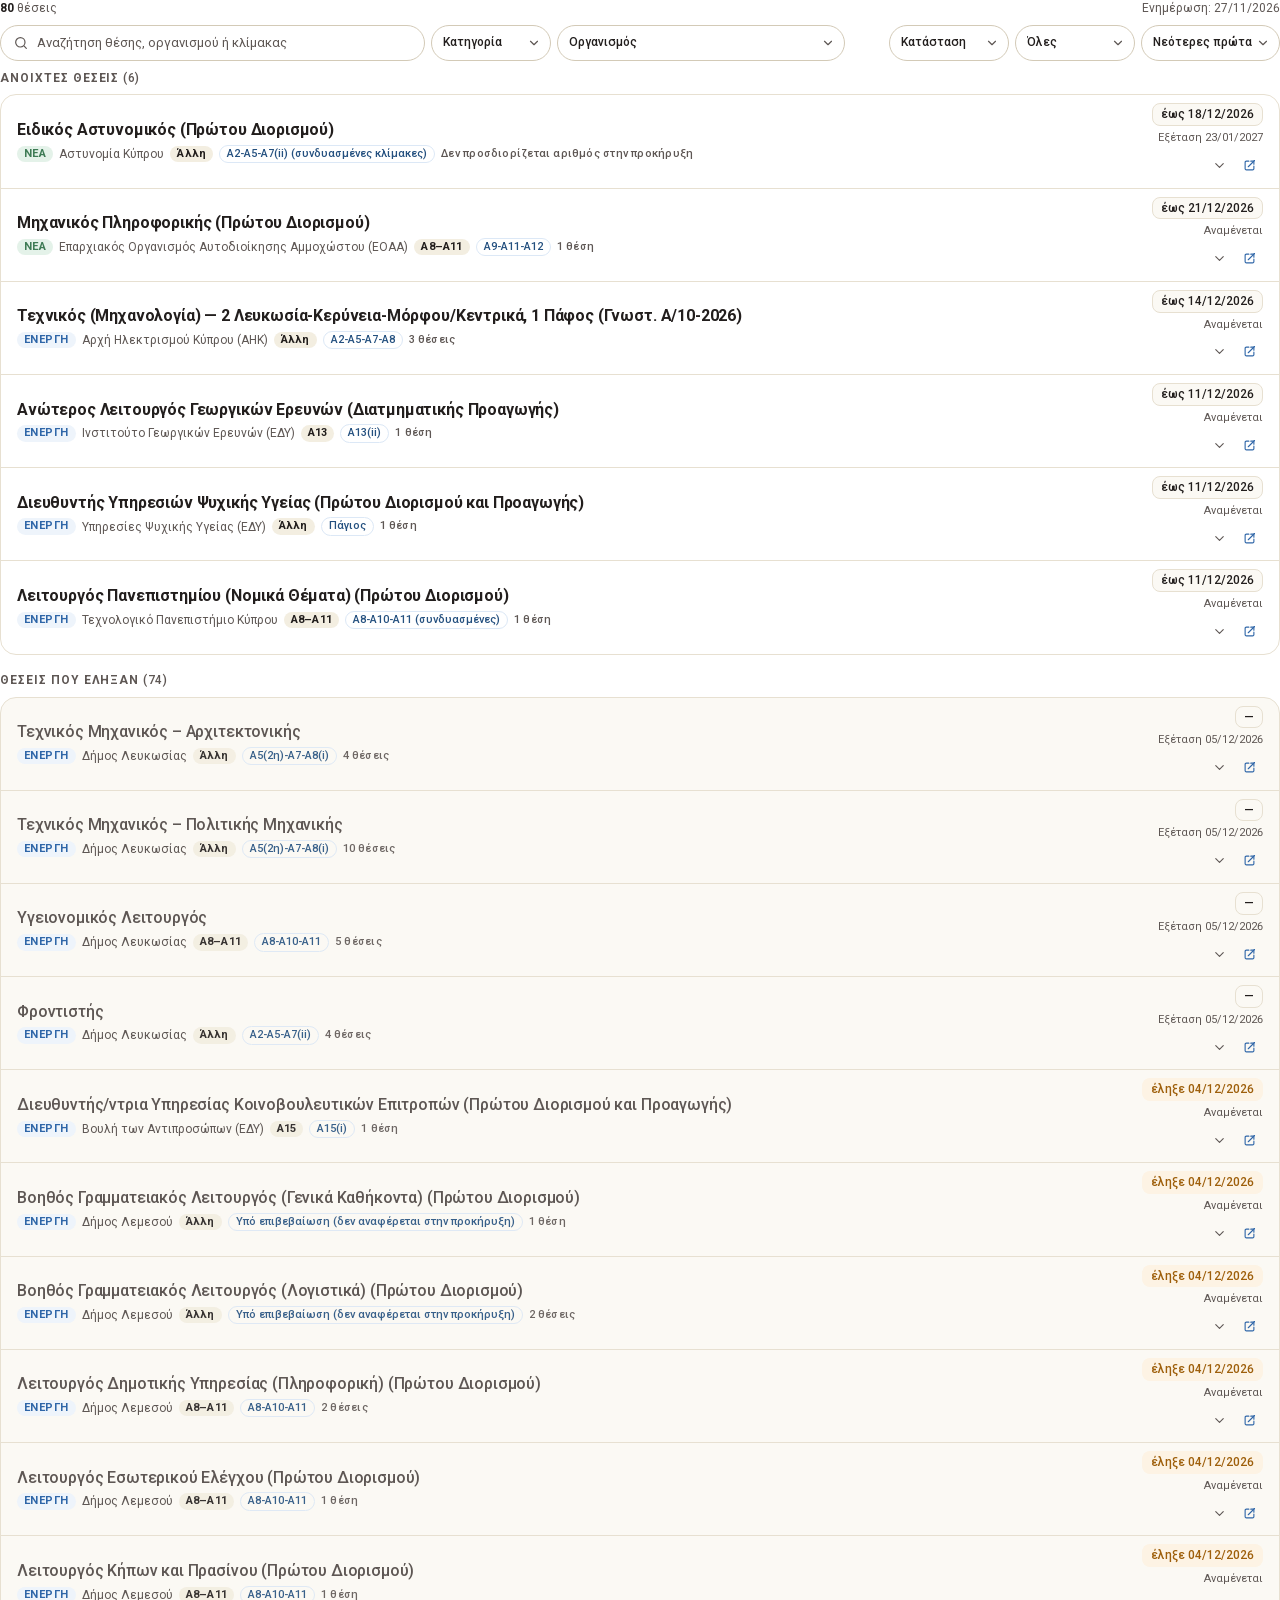
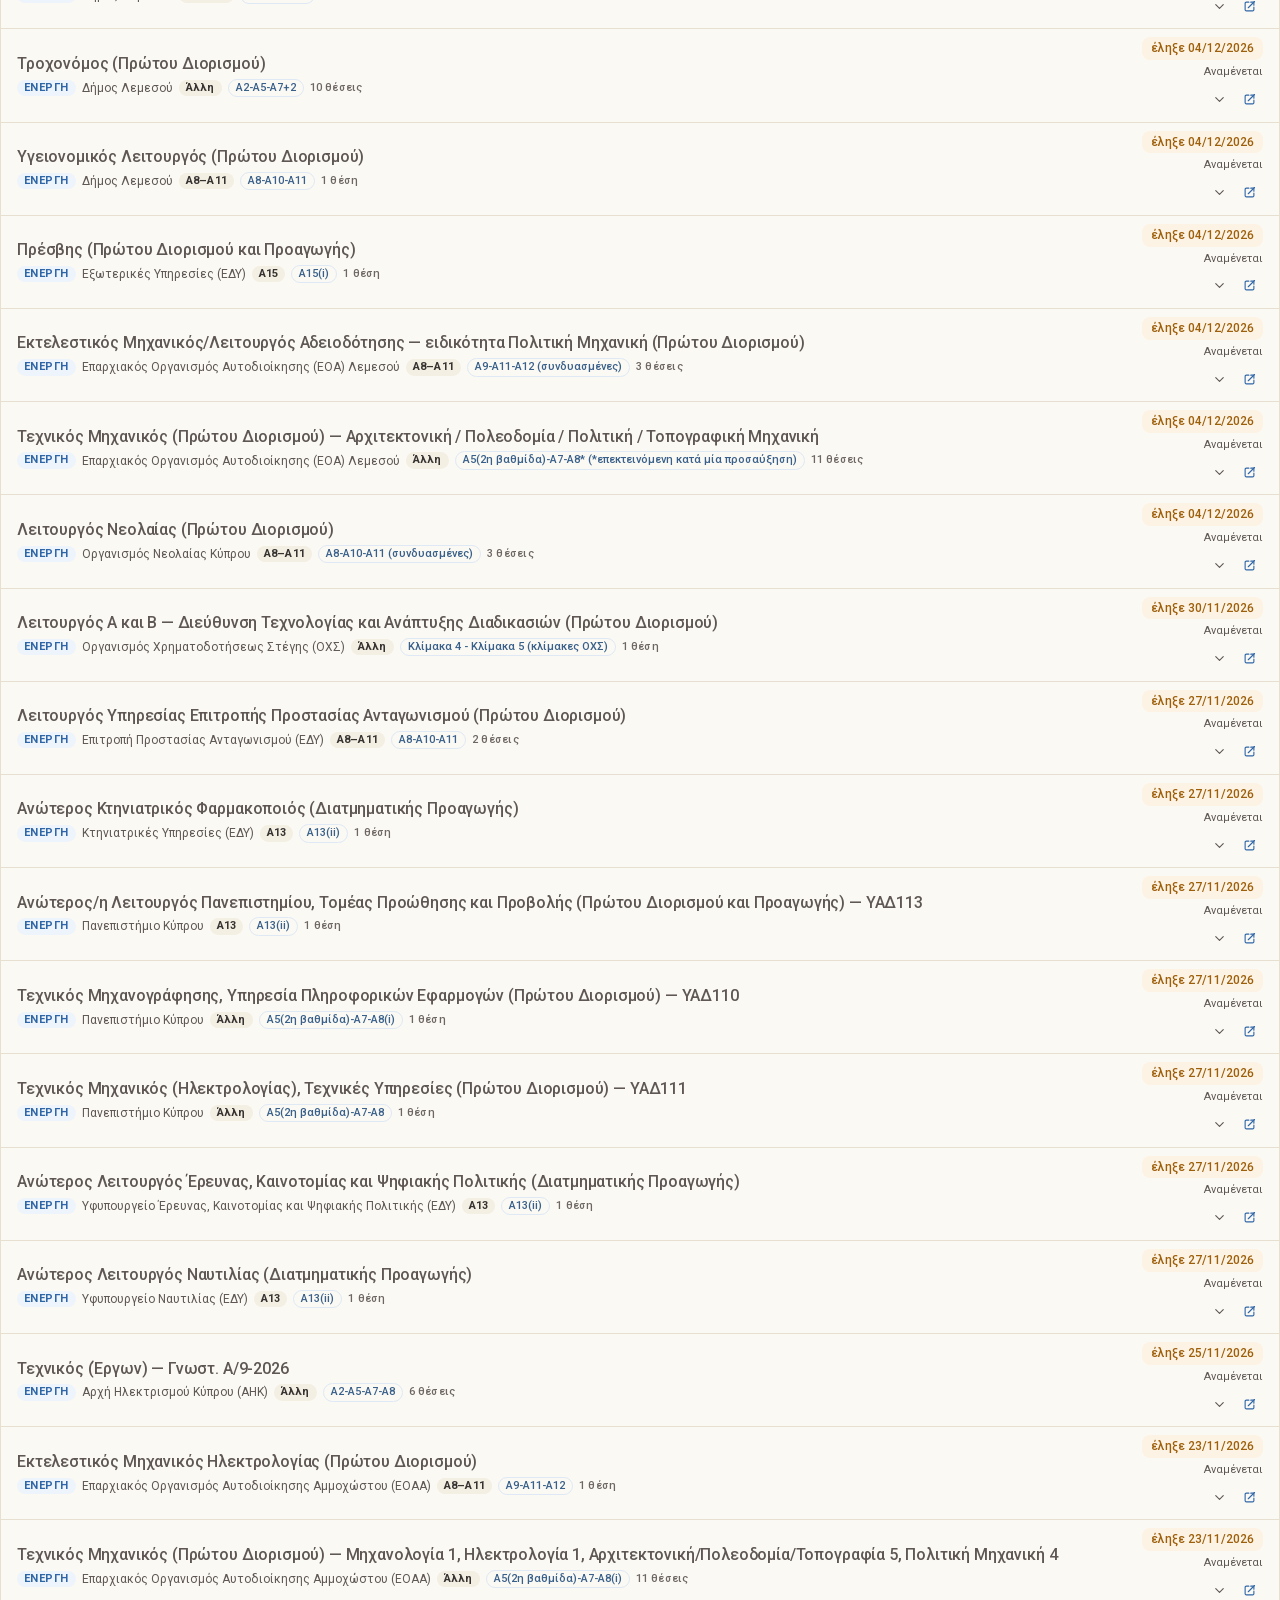
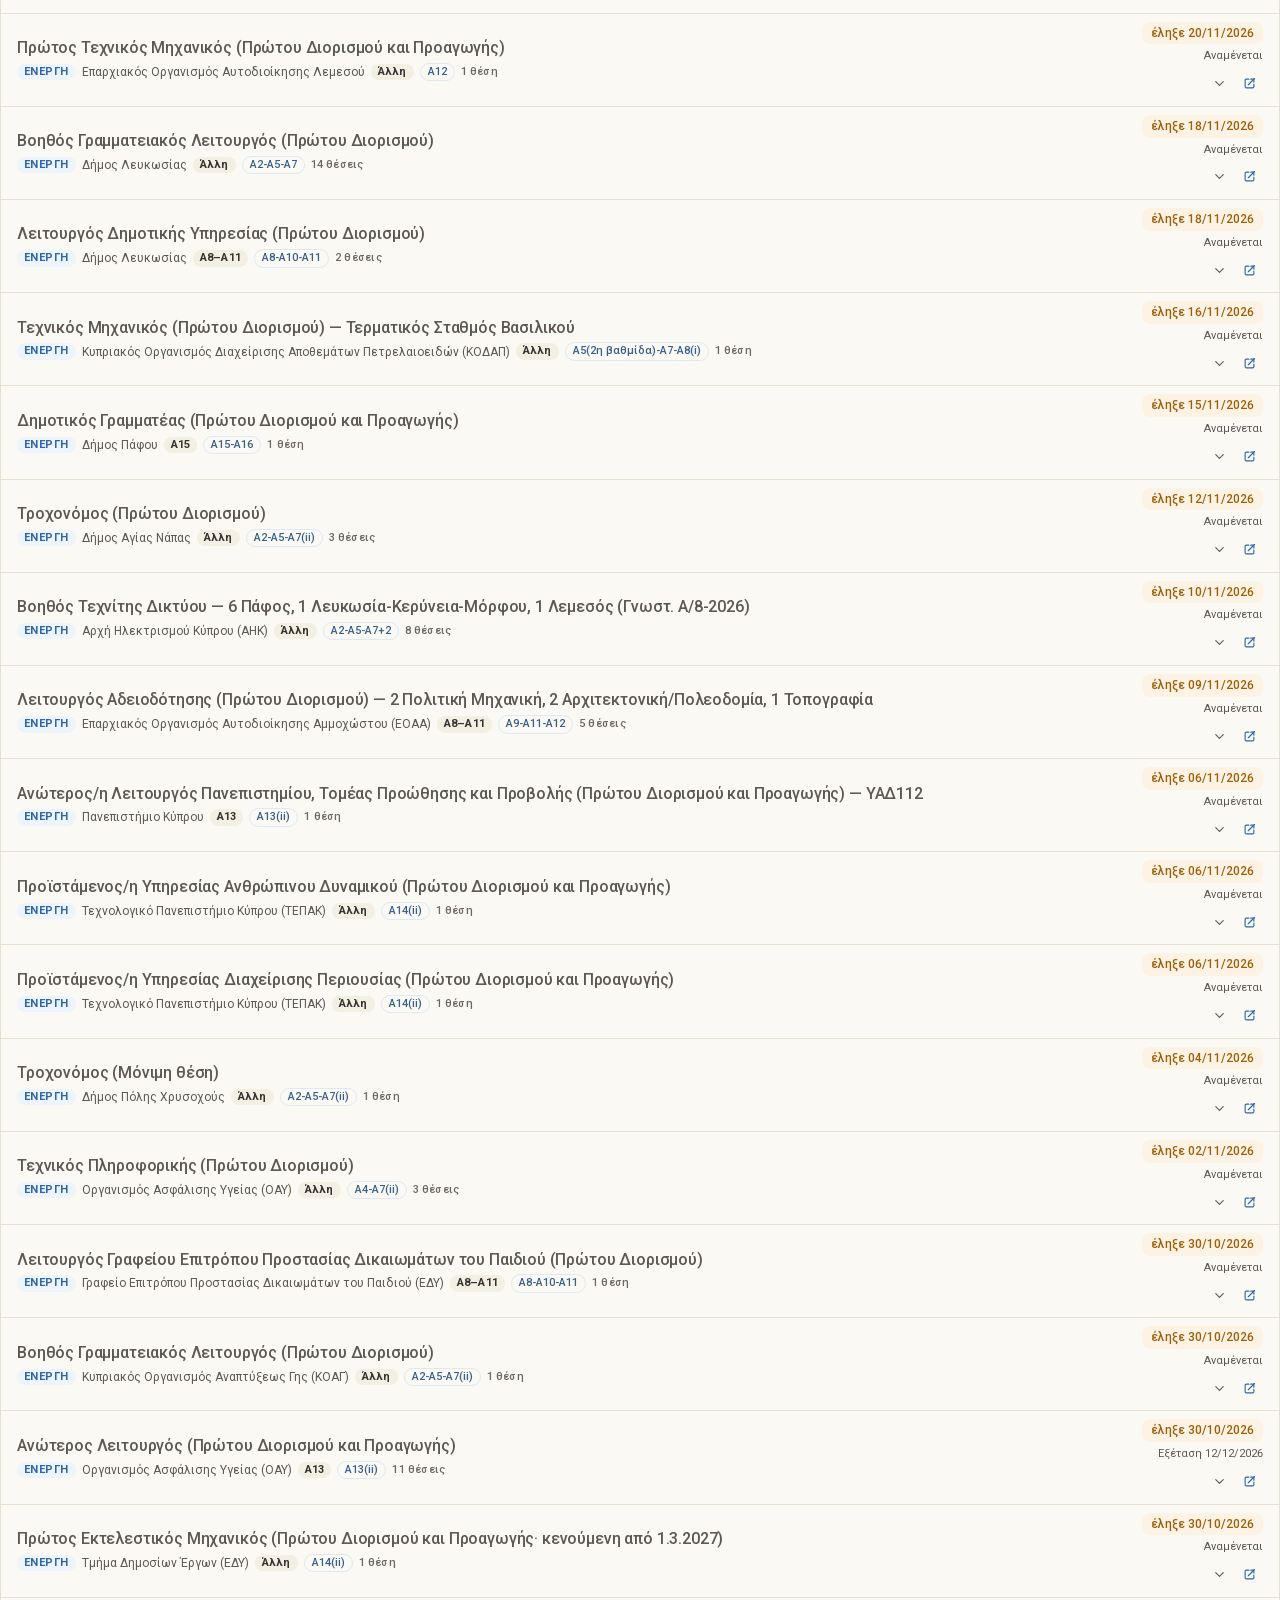
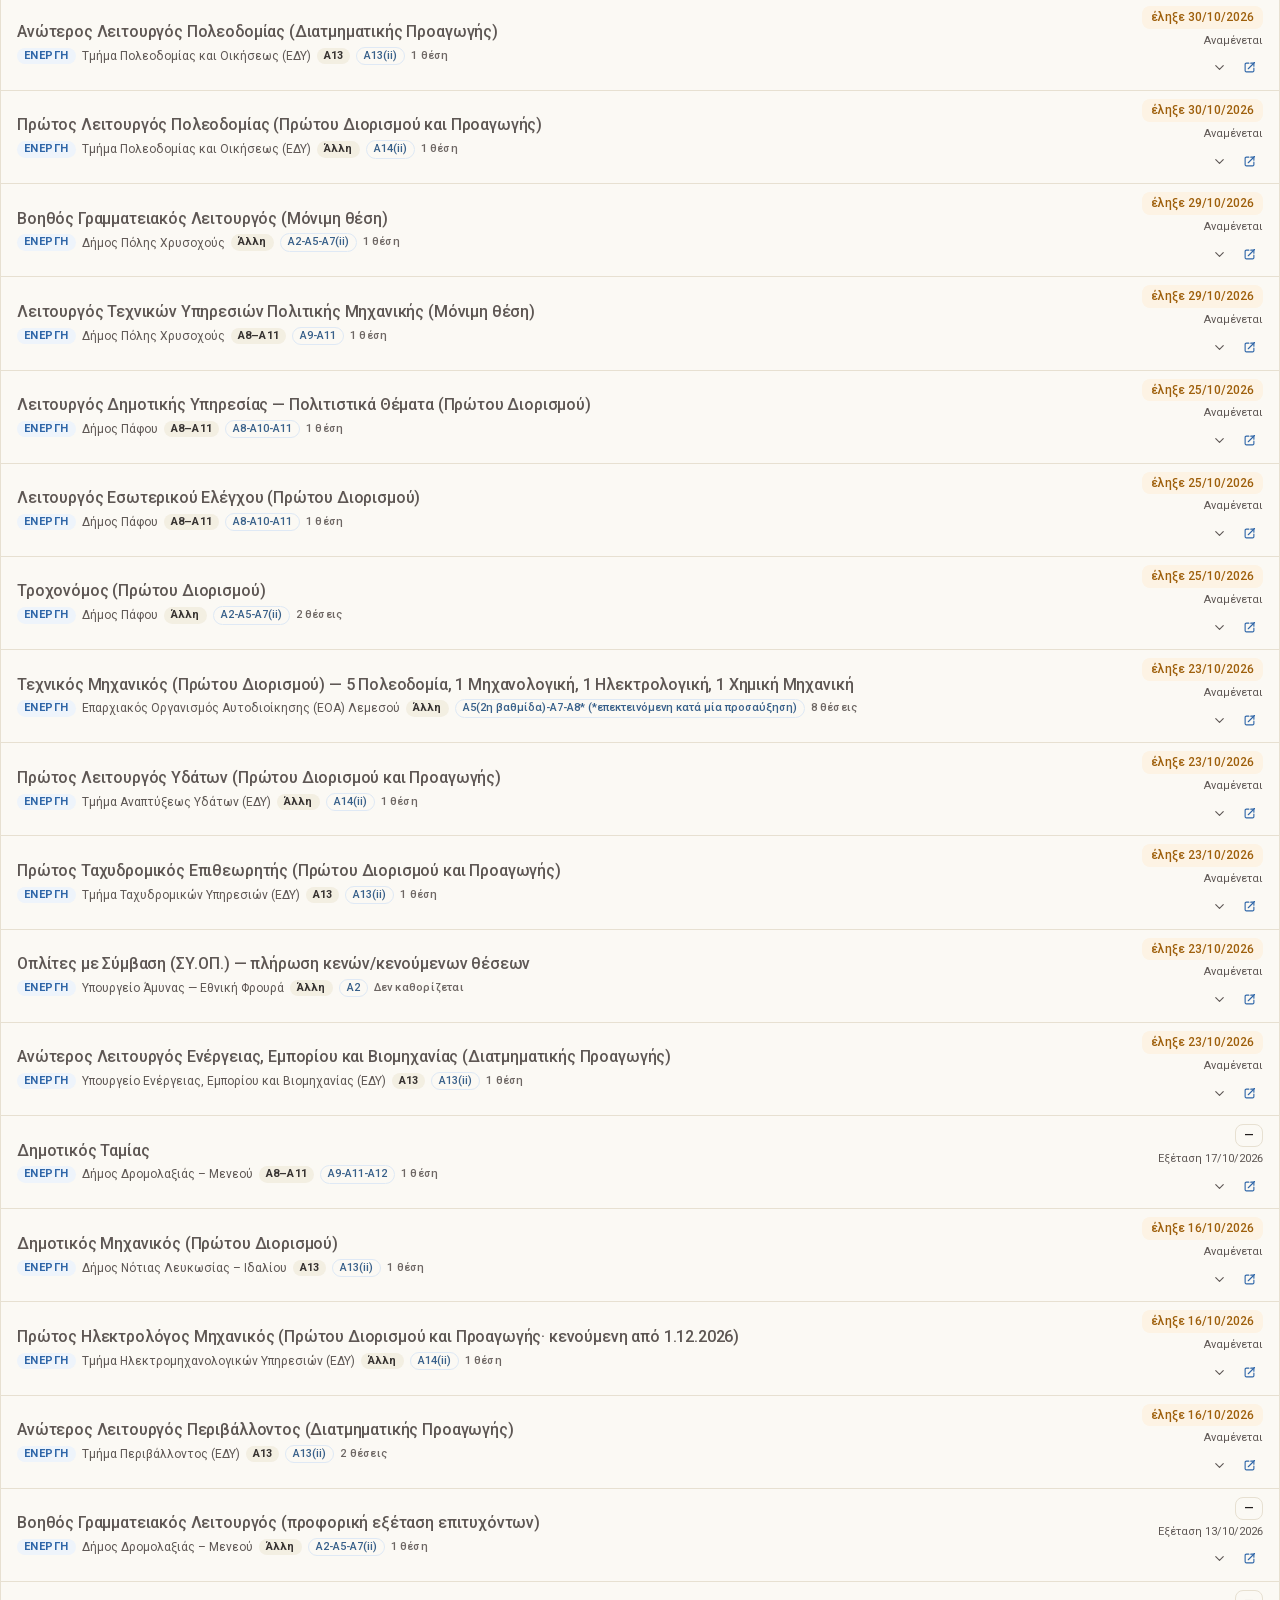
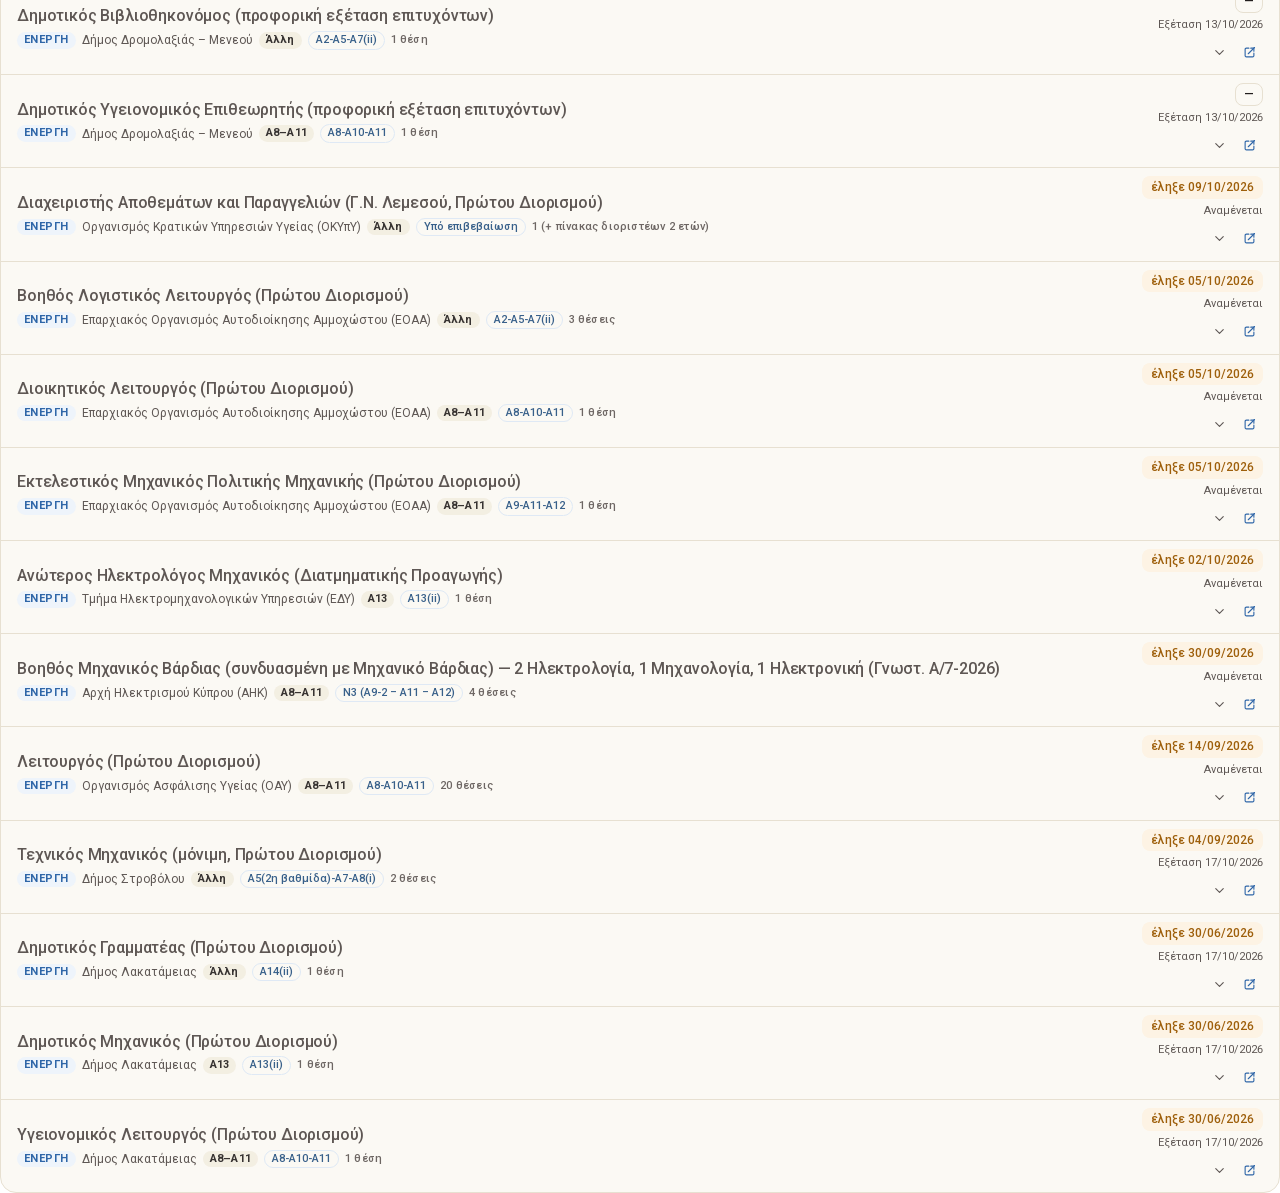
==== commit 5332fdfe: "Update SiGrow theseis listings (80 posts, 27/11/2026)." ====
--- a/index.html
+++ b/index.html
@@ -4,12 +4,12 @@
   <meta charset="utf-8">
   <meta name="viewport" content="width=device-width, initial-scale=1">
   <meta name="robots" content="noindex, nofollow">
-  <title>Ανοιχτές θέσεις και εξετάσεις οργανισμών — 23/11/2026</title>
+  <title>Ανοιχτές θέσεις και εξετάσεις οργανισμών — 27/11/2026</title>
   <link rel="stylesheet" href="theseis.css">
 </head>
 <body class="sgr-th-iframe">
   <div id="theseis-app" class="sgr-th-root"></div>
-  <script>window.SIGROW_THESEIS_DATA = {"version": 1, "generated_at": "2026-11-23T17:27:00+02:00", "generated_at_display": "23/11/2026", "timezone": "Asia/Nicosia", "source_run": "2026-11-23", "count": 78, "count_open": 31, "count_expired": 47, "posts": [{"id": "ahk-2026-a10-tm", "title": "Τεχνικός (Μηχανολογία) — 2 Λευκωσία-Κερύνεια-Μόρφου/Κεντρικά, 1 Πάφος (Γνωστ. Α/10-2026)", "organisation": "Αρχή Ηλεκτρισμού Κύπρου (ΑΗΚ)", "scale": "Α2-Α5-Α7-Α8", "category": "Άλλη", "positions": "3", "deadline": "14/12/2026", "exam_status": "Pending", "exam_date": "", "tag": "NEW", "gazette": "ΑΗΚ — Γνωστοποίηση Κενών Θέσεων Α/10-2026 (eac.com.cy, Θέσεις Εργασίας, δημοσίευση 23/11/2026) — https://www.eac.com.cy/job-positions/texnikos-michanologia/", "link": "https://www.eac.com.cy/app/uploads/2026/11/%CE%93%CE%9A%CE%98-%CE%91-10.2026-%CE%A4%CE%95%CE%A7%CE%9D%CE%99%CE%9A%CE%9F%CE%A3%CE%9C%CE%97%CE%A7%CE%91%CE%9D%CE%9F%CE%9B%CE%9F%CE%93%CE%99%CE%91WEB-23.11.26.pdf", "published": "23/11/2026", "status": "open"}, {"id": "lefkosia-2026-tm-arch", "title": "Τεχνικός Μηχανικός – Αρχιτεκτονικής", "organisation": "Δήμος Λευκωσίας", "scale": "Α5(2η)-Α7-Α8(i)", "category": "Άλλη", "positions": "4", "deadline": "Υπό επιβεβαίωση", "exam_status": "Exam Confirmed — 05/12/2026", "exam_date": "05/12/2026", "tag": "ACTIVE", "gazette": "Προκήρυξη: ΕΕ 5853 (08/05/2026), Αρ. 888 · Ανακοίνωση εξέτασης: ΕΕ 5906 (20/11/2026), Αρ. 2031 και nicosia.org.cy (20/11/2026)", "link": "https://www.mof.gov.cy/mof/gpo/gazette.nsf/All/210B63457DFD2FD3C2258EB50021066C/$file/5906%2020%2011%20%202026%20%20KYRIO%20MEROS%20TMIMA%20A.pdf#page=38", "published": "20/11/2026", "status": "open"}, {"id": "lefkosia-2026-tm-polit", "title": "Τεχνικός Μηχανικός – Πολιτικής Μηχανικής", "organisation": "Δήμος Λευκωσίας", "scale": "Α5(2η)-Α7-Α8(i)", "category": "Άλλη", "positions": "10", "deadline": "Υπό επιβεβαίωση", "exam_status": "Exam Confirmed — 05/12/2026", "exam_date": "05/12/2026", "tag": "ACTIVE", "gazette": "Προκήρυξη: ΕΕ 5853 (08/05/2026), Αρ. 889 · Ανακοίνωση εξέτασης: ΕΕ 5906 (20/11/2026), Αρ. 2031 και nicosia.org.cy (20/11/2026)", "link": "https://www.mof.gov.cy/mof/gpo/gazette.nsf/All/210B63457DFD2FD3C2258EB50021066C/$file/5906%2020%2011%20%202026%20%20KYRIO%20MEROS%20TMIMA%20A.pdf#page=38", "published": "20/11/2026", "status": "open"}, {"id": "lefkosia-2026-ygeionom", "title": "Υγειονομικός Λειτουργός", "organisation": "Δήμος Λευκωσίας", "scale": "Α8-Α10-Α11", "category": "Α8–Α11", "positions": "5", "deadline": "Υπό επιβεβαίωση", "exam_status": "Exam Confirmed — 05/12/2026", "exam_date": "05/12/2026", "tag": "ACTIVE", "gazette": "Προκήρυξη: ΕΕ 5873 (26/06/2026), Αρ. 1190 · Ανακοίνωση εξέτασης: ΕΕ 5906 (20/11/2026), Αρ. 2031 και nicosia.org.cy (20/11/2026)", "link": "https://www.mof.gov.cy/mof/gpo/gazette.nsf/All/210B63457DFD2FD3C2258EB50021066C/$file/5906%2020%2011%20%202026%20%20KYRIO%20MEROS%20TMIMA%20A.pdf#page=38", "published": "20/11/2026", "status": "open"}, {"id": "lefkosia-2026-frontistis", "title": "Φροντιστής", "organisation": "Δήμος Λευκωσίας", "scale": "Α2-Α5-Α7(ii)", "category": "Άλλη", "positions": "4", "deadline": "Υπό επιβεβαίωση", "exam_status": "Exam Confirmed — 05/12/2026", "exam_date": "05/12/2026", "tag": "ACTIVE", "gazette": "Προκήρυξη: ΕΕ 5877 (17/07/2026), Αρ. 1350 · Ανακοίνωση εξέτασης: ΕΕ 5906 (20/11/2026), Αρ. 2031 και nicosia.org.cy (20/11/2026)", "link": "https://www.mof.gov.cy/mof/gpo/gazette.nsf/All/210B63457DFD2FD3C2258EB50021066C/$file/5906%2020%2011%20%202026%20%20KYRIO%20MEROS%20TMIMA%20A.pdf#page=38", "published": "20/11/2026", "status": "open"}, {"id": "psc-2026-al-ige", "title": "Ανώτερος Λειτουργός Γεωργικών Ερευνών (Διατμηματικής Προαγωγής)", "organisation": "Ινστιτούτο Γεωργικών Ερευνών (ΕΔΥ)", "scale": "Α13(ii)", "category": "Α13", "positions": "1", "deadline": "11/12/2026", "exam_status": "Pending", "exam_date": "", "tag": "ACTIVE", "gazette": "ΕΕ 5906 (20/11/2026), Αρ. 2015 · αιτήσεις: a13.psc.gov.cy ή www.psc.gov.cy", "link": "https://www.psc.gov.cy/psc/psc.nsf/All/5104F039F8AABC49C2258EB50023E691/$file/%CE%A3%2C%20%CE%91%CE%9D%CE%A9%CE%A4%CE%95%CE%A1%CE%9F%CE%A5%20%CE%9B%CE%95%CE%99%CE%A4%CE%9F%CE%A5%CE%A1%CE%93%CE%9F%CE%A5%20%CE%93%CE%95%CE%A9%CE%A1%CE%93%CE%99%CE%9A%CE%A9%CE%9D%20%CE%95%CE%A1%CE%95%CE%A5%CE%9D%CE%A9%CE%9D%2C%20%CE%99%CE%9D%CE%A3%CE%A4.%20%CE%93%CE%95%CE%A9%CE%A1.%20%CE%95%CE%A1%CE%95%CE%A5%CE%9D%CE%A9%CE%9D.pdf?OpenElement", "published": "20/11/2026", "status": "open"}, {"id": "psc-2026-dir-psy", "title": "Διευθυντής Υπηρεσιών Ψυχικής Υγείας (Πρώτου Διορισμού και Προαγωγής)", "organisation": "Υπηρεσίες Ψυχικής Υγείας (ΕΔΥ)", "scale": "Πάγιος", "category": "Άλλη", "positions": "1", "deadline": "11/12/2026", "exam_status": "Pending", "exam_date": "", "tag": "ACTIVE", "gazette": "ΕΕ 5906 (20/11/2026), Αρ. 2016 · αιτήσεις: www.psc.gov.cy ή www.gov.cy", "link": "https://www.psc.gov.cy/psc/psc.nsf/All/A9ECB0637FDE9C5AC2258EB500241D38/$file/%CE%94%CE%99%CE%95%CE%A5%CE%98%CE%A5%CE%9D%CE%A4%CE%97%CE%A3%20%20%CE%A5%CE%A0%CE%97%CE%A1%CE%95%CE%A3%CE%99%CE%A9%CE%9D%20%CE%A8%CE%A5%CE%A7%CE%99%CE%9A%CE%97%CE%A3%20%CE%A5%CE%93%CE%95%CE%99%CE%91%CE%A3.pdf?OpenElement", "published": "20/11/2026", "status": "open"}, {"id": "psc-2026-dir-koinov", "title": "Διευθυντής/ντρια Υπηρεσίας Κοινοβουλευτικών Επιτροπών (Πρώτου Διορισμού και Προαγωγής)", "organisation": "Βουλή των Αντιπροσώπων (ΕΔΥ)", "scale": "Α15(i)", "category": "Α15", "positions": "1", "deadline": "04/12/2026", "exam_status": "Pending", "exam_date": "", "tag": "ACTIVE", "gazette": "ΕΕ 5905 (13/11/2026), Αρ. 1974", "link": "https://www.psc.gov.cy/psc/psc.nsf/All/35E01451C5B57D2AC2258EAE00279509/$file/%CE%94%CE%99%CE%95%CE%A5%CE%98%CE%A5%CE%9D%CE%A4%CE%97%CE%A3%20%CE%A5%CE%A0%CE%97%CE%A1%CE%95%CE%A3%CE%99%CE%91%CE%A3%20%CE%9A%CE%9F%CE%99%CE%9D%CE%9F%CE%92%CE%9F%CE%A5%CE%9B%CE%95%CE%A5%CE%A4%CE%99%CE%9A%CE%A9%CE%9D%20%CE%95%CE%A0%CE%99%CE%A4%CE%A1%CE%9F%CE%A0%CE%A9%CE%9D%20%20new.pdf?OpenElement", "published": "13/11/2026", "status": "open"}, {"id": "lim-2026-bgl-genika", "title": "Βοηθός Γραμματειακός Λειτουργός (Γενικά Καθήκοντα) (Πρώτου Διορισμού)", "organisation": "Δήμος Λεμεσού", "scale": "Υπό επιβεβαίωση (δεν αναφέρεται στην προκήρυξη)", "category": "Άλλη", "positions": "1", "deadline": "04/12/2026", "exam_status": "Pending", "exam_date": "", "tag": "ACTIVE", "gazette": "ΕΕ 5905 (13/11/2026), Αρ. 1985 · αιτήσεις: hr@limassol.org.cy", "link": "https://www.mof.gov.cy/mof/gpo/gazette.nsf/All/0E3293CB65B51FCAC2258EAE0022924C/$file/5905%2013%2011%20%202026%20%20KYRIO%20MEROS%20TMIMA%20A.pdf#page=20", "published": "13/11/2026", "status": "open"}, {"id": "lim-2026-bgl-logist", "title": "Βοηθός Γραμματειακός Λειτουργός (Λογιστικά) (Πρώτου Διορισμού)", "organisation": "Δήμος Λεμεσού", "scale": "Υπό επιβεβαίωση (δεν αναφέρεται στην προκήρυξη)", "category": "Άλλη", "positions": "2", "deadline": "04/12/2026", "exam_status": "Pending", "exam_date": "", "tag": "ACTIVE", "gazette": "ΕΕ 5905 (13/11/2026), Αρ. 1985 · αιτήσεις: hr@limassol.org.cy", "link": "https://www.mof.gov.cy/mof/gpo/gazette.nsf/All/0E3293CB65B51FCAC2258EAE0022924C/$file/5905%2013%2011%20%202026%20%20KYRIO%20MEROS%20TMIMA%20A.pdf#page=20", "published": "13/11/2026", "status": "open"}, {"id": "lim-2026-pliroforiki", "title": "Λειτουργός Δημοτικής Υπηρεσίας (Πληροφορική) (Πρώτου Διορισμού)", "organisation": "Δήμος Λεμεσού", "scale": "Α8-Α10-Α11", "category": "Α8–Α11", "positions": "2", "deadline": "04/12/2026", "exam_status": "Pending", "exam_date": "", "tag": "ACTIVE", "gazette": "ΕΕ 5905 (13/11/2026), Αρ. 1985 · αιτήσεις: hr@limassol.org.cy", "link": "https://www.mof.gov.cy/mof/gpo/gazette.nsf/All/0E3293CB65B51FCAC2258EAE0022924C/$file/5905%2013%2011%20%202026%20%20KYRIO%20MEROS%20TMIMA%20A.pdf#page=20", "published": "13/11/2026", "status": "open"}, {"id": "lim-2026-esel", "title": "Λειτουργός Εσωτερικού Ελέγχου (Πρώτου Διορισμού)", "organisation": "Δήμος Λεμεσού", "scale": "Α8-Α10-Α11", "category": "Α8–Α11", "positions": "1", "deadline": "04/12/2026", "exam_status": "Pending", "exam_date": "", "tag": "ACTIVE", "gazette": "ΕΕ 5905 (13/11/2026), Αρ. 1985 · αιτήσεις: hr@limassol.org.cy", "link": "https://www.mof.gov.cy/mof/gpo/gazette.nsf/All/0E3293CB65B51FCAC2258EAE0022924C/$file/5905%2013%2011%20%202026%20%20KYRIO%20MEROS%20TMIMA%20A.pdf#page=20", "published": "13/11/2026", "status": "open"}, {"id": "lim-2026-kipoi", "title": "Λειτουργός Κήπων και Πρασίνου (Πρώτου Διορισμού)", "organisation": "Δήμος Λεμεσού", "scale": "Α8-Α10-Α11", "category": "Α8–Α11", "positions": "1", "deadline": "04/12/2026", "exam_status": "Pending", "exam_date": "", "tag": "ACTIVE", "gazette": "ΕΕ 5905 (13/11/2026), Αρ. 1985 · αιτήσεις: hr@limassol.org.cy", "link": "https://www.mof.gov.cy/mof/gpo/gazette.nsf/All/0E3293CB65B51FCAC2258EAE0022924C/$file/5905%2013%2011%20%202026%20%20KYRIO%20MEROS%20TMIMA%20A.pdf#page=20", "published": "13/11/2026", "status": "open"}, {"id": "lim-2026-trochon", "title": "Τροχονόμος (Πρώτου Διορισμού)", "organisation": "Δήμος Λεμεσού", "scale": "Α2-Α5-Α7+2", "category": "Άλλη", "positions": "10", "deadline": "04/12/2026", "exam_status": "Pending", "exam_date": "", "tag": "ACTIVE", "gazette": "ΕΕ 5905 (13/11/2026), Αρ. 1985 · αιτήσεις: hr@limassol.org.cy", "link": "https://www.mof.gov.cy/mof/gpo/gazette.nsf/All/0E3293CB65B51FCAC2258EAE0022924C/$file/5905%2013%2011%20%202026%20%20KYRIO%20MEROS%20TMIMA%20A.pdf#page=20", "published": "13/11/2026", "status": "open"}, {"id": "lim-2026-ygeion", "title": "Υγειονομικός Λειτουργός (Πρώτου Διορισμού)", "organisation": "Δήμος Λεμεσού", "scale": "Α8-Α10-Α11", "category": "Α8–Α11", "positions": "1", "deadline": "04/12/2026", "exam_status": "Pending", "exam_date": "", "tag": "ACTIVE", "gazette": "ΕΕ 5905 (13/11/2026), Αρ. 1985 · αιτήσεις: hr@limassol.org.cy", "link": "https://www.mof.gov.cy/mof/gpo/gazette.nsf/All/0E3293CB65B51FCAC2258EAE0022924C/$file/5905%2013%2011%20%202026%20%20KYRIO%20MEROS%20TMIMA%20A.pdf#page=20", "published": "13/11/2026", "status": "open"}, {"id": "psc-2026-presvis", "title": "Πρέσβης (Πρώτου Διορισμού και Προαγωγής)", "organisation": "Εξωτερικές Υπηρεσίες (ΕΔΥ)", "scale": "Α15(i)", "category": "Α15", "positions": "1", "deadline": "04/12/2026", "exam_status": "Pending", "exam_date": "", "tag": "ACTIVE", "gazette": "ΕΕ 5905 (13/11/2026), Αρ. 1975", "link": "https://www.psc.gov.cy/psc/psc.nsf/All/C7B30B475660E962C2258EAE0027ED39/$file/%CE%A0%CE%A1%CE%95%CE%A3%CE%92%CE%97%CE%A3%20%CE%95%CE%9E%CE%A9%CE%A4%CE%95%CE%A1%CE%99%CE%9A%CE%95%CE%A3%20%CE%A5%CE%A0%CE%97%CE%A1%CE%95%CE%A3%CE%99%CE%95%CE%A3.26.pdf?OpenElement", "published": "13/11/2026", "status": "open"}, {"id": "eoalem-2026-em-adeiod", "title": "Εκτελεστικός Μηχανικός/Λειτουργός Αδειοδότησης — ειδικότητα Πολιτική Μηχανική (Πρώτου Διορισμού)", "organisation": "Επαρχιακός Οργανισμός Αυτοδιοίκησης (ΕΟΑ) Λεμεσού", "scale": "Α9-Α11-Α12 (συνδυασμένες)", "category": "Α8–Α11", "positions": "3", "deadline": "04/12/2026", "exam_status": "Pending", "exam_date": "", "tag": "ACTIVE", "gazette": "ΕΕ 5905 (13/11/2026), Αρ. 1979 · αιτήσεις: eoalemesos.org.cy", "link": "https://www.mof.gov.cy/mof/gpo/gazette.nsf/All/0E3293CB65B51FCAC2258EAE0022924C/$file/5905%2013%2011%20%202026%20%20KYRIO%20MEROS%20TMIMA%20A.pdf#page=12", "published": "13/11/2026", "status": "open"}, {"id": "eoalem-2026-tm11", "title": "Τεχνικός Μηχανικός (Πρώτου Διορισμού) — Αρχιτεκτονική / Πολεοδομία / Πολιτική / Τοπογραφική Μηχανική", "organisation": "Επαρχιακός Οργανισμός Αυτοδιοίκησης (ΕΟΑ) Λεμεσού", "scale": "Α5(2η βαθμίδα)-Α7-Α8* (*επεκτεινόμενη κατά μία προσαύξηση)", "category": "Άλλη", "positions": "11", "deadline": "04/12/2026", "exam_status": "Pending", "exam_date": "", "tag": "ACTIVE", "gazette": "ΕΕ 5905 (13/11/2026), Αρ. 1980 · αιτήσεις: eoalemesos.org.cy", "link": "https://www.mof.gov.cy/mof/gpo/gazette.nsf/All/0E3293CB65B51FCAC2258EAE0022924C/$file/5905%2013%2011%20%202026%20%20KYRIO%20MEROS%20TMIMA%20A.pdf#page=14", "published": "13/11/2026", "status": "open"}, {"id": "onek-2026-leit-neol", "title": "Λειτουργός Νεολαίας (Πρώτου Διορισμού)", "organisation": "Οργανισμός Νεολαίας Κύπρου", "scale": "Α8-Α10-Α11 (συνδυασμένες)", "category": "Α8–Α11", "positions": "3", "deadline": "04/12/2026", "exam_status": "Pending", "exam_date": "", "tag": "ACTIVE", "gazette": "ΕΕ 5905 (13/11/2026), Αρ. 1981 · αιτήσεις: onek.org.cy", "link": "https://www.mof.gov.cy/mof/gpo/gazette.nsf/All/0E3293CB65B51FCAC2258EAE0022924C/$file/5905%2013%2011%20%202026%20%20KYRIO%20MEROS%20TMIMA%20A.pdf#page=16", "published": "13/11/2026", "status": "open"}, {"id": "cut-2026-leit-nomika", "title": "Λειτουργός Πανεπιστημίου (Νομικά Θέματα) (Πρώτου Διορισμού)", "organisation": "Τεχνολογικό Πανεπιστήμιο Κύπρου", "scale": "Α8-Α10-Α11 (συνδυασμένες)", "category": "Α8–Α11", "positions": "1", "deadline": "11/12/2026", "exam_status": "Pending", "exam_date": "", "tag": "ACTIVE", "gazette": "ΕΕ 5905 (13/11/2026), Αρ. 1982 · αιτήσεις: jobs.cut.ac.cy", "link": "https://www.mof.gov.cy/mof/gpo/gazette.nsf/All/0E3293CB65B51FCAC2258EAE0022924C/$file/5905%2013%2011%20%202026%20%20KYRIO%20MEROS%20TMIMA%20A.pdf#page=18", "published": "13/11/2026", "status": "open"}, {"id": "ahk-2026-a9-te", "title": "Τεχνικός (Έργων) — Γνωστ. Α/9-2026", "organisation": "Αρχή Ηλεκτρισμού Κύπρου (ΑΗΚ)", "scale": "Α2-Α5-Α7-Α8", "category": "Άλλη", "positions": "6", "deadline": "25/11/2026", "exam_status": "Pending", "exam_date": "", "tag": "ACTIVE", "gazette": "ΕΕ 5900 (06/11/2026), Αρ. 1943 — eac.com.cy JobOpeningViewer pid=74", "link": "https://www.eac.com.cy/Lists/JobOpportunities/Attachments/74/%CE%93%CE%9A%CE%98%20%CE%91-9-2026-%CE%A4%CE%95%CE%A7%CE%9D%CE%99%CE%9A%CE%9F%CE%A3%28%CE%95%CE%A1%CE%93%CE%A9%CE%9D%29%20web4.11.26.pdf", "published": "06/11/2026", "status": "open"}, {"id": "psc-2026-epa-leit", "title": "Λειτουργός Υπηρεσίας Επιτροπής Προστασίας Ανταγωνισμού (Πρώτου Διορισμού)", "organisation": "Επιτροπή Προστασίας Ανταγωνισμού (ΕΔΥ)", "scale": "Α8-Α10-Α11", "category": "Α8–Α11", "positions": "2", "deadline": "27/11/2026", "exam_status": "Pending", "exam_date": "", "tag": "ACTIVE", "gazette": "ΕΕ 5900 (06/11/2026), Αρ. 1935", "link": "https://www.psc.gov.cy/psc/psc.nsf/All/4093A94F54C6F667C2258EA70027662B/$file/%CE%9B%CE%95%CE%99%CE%A4%CE%9F%CE%A5%CE%A1%CE%93%CE%9F%CE%A3%20%CE%A5%CE%A0.%20%CE%95%CE%A0%CE%99%CE%A4%CE%A1%CE%9F%CE%A0%CE%97%CE%A3%20%CE%A0%CE%A1%CE%9F%CE%A3%CE%A4%CE%91%CE%A3%CE%99%CE%91%CE%A3%20%CE%91%CE%9D%CE%A4%CE%91%CE%93%CE%A9%CE%9D%CE%99%CE%A3%CE%9C%CE%9F%CE%A5%2C%20%CE%95%CE%A0%CE%91.pdf?OpenElement", "published": "06/11/2026", "status": "open"}, {"id": "psc-2026-al-ktinfarm", "title": "Ανώτερος Κτηνιατρικός Φαρμακοποιός (Διατμηματικής Προαγωγής)", "organisation": "Κτηνιατρικές Υπηρεσίες (ΕΔΥ)", "scale": "Α13(ii)", "category": "Α13", "positions": "1", "deadline": "27/11/2026", "exam_status": "Pending", "exam_date": "", "tag": "ACTIVE", "gazette": "ΕΕ 5900 (06/11/2026), Αρ. 1938", "link": "https://www.psc.gov.cy/psc/psc.nsf/All/EC493788EEDAB0EEC2258EA70028CC30/$file/%CE%91%CE%9D%CE%A9%CE%A4%CE%95%CE%A1%CE%9F%CE%A3%20%CE%9A%CE%A4%CE%97%CE%9D%CE%99%CE%91%CE%A4%CE%A1%CE%99%CE%9A%CE%9F%CE%A3%20%CE%A6%CE%91%CE%A1%CE%9C%CE%91%CE%9A%CE%9F%CE%A0%CE%9F%CE%99%CE%9F%CE%A3%2C%20%CE%9A%CE%A4%CE%97N%CE%99%CE%91%CE%A4%CE%A1%CE%99%CE%9A%CE%95%CE%A3%20%CE%A5%CE%A0%CE%97%CE%A1%CE%95%CE%A3%CE%99%CE%95%CE%A3.pdf?OpenElement", "published": "06/11/2026", "status": "open"}, {"id": "ucy-2026-al-tpp-yad113", "title": "Ανώτερος/η Λειτουργός Πανεπιστημίου, Τομέας Προώθησης και Προβολής (Πρώτου Διορισμού και Προαγωγής) — ΥΑΔ113", "organisation": "Πανεπιστήμιο Κύπρου", "scale": "Α13(ii)", "category": "Α13", "positions": "1", "deadline": "27/11/2026", "exam_status": "Pending", "exam_date": "", "tag": "ACTIVE", "gazette": "ΕΕ 5900 (06/11/2026), Αρ. 1942 — ucy.ac.cy/administrative-staff ΥΑΔ113", "link": "https://www.ucy.ac.cy/administrative-staff/", "published": "06/11/2026", "status": "open"}, {"id": "ucy-2026-tm-mich", "title": "Τεχνικός Μηχανογράφησης, Υπηρεσία Πληροφορικών Εφαρμογών (Πρώτου Διορισμού) — ΥΑΔ110", "organisation": "Πανεπιστήμιο Κύπρου", "scale": "Α5(2η βαθμίδα)-Α7-Α8(i)", "category": "Άλλη", "positions": "1", "deadline": "27/11/2026", "exam_status": "Pending", "exam_date": "", "tag": "ACTIVE", "gazette": "ΕΕ 5900 (06/11/2026), Αρ. 1942 — ucy.ac.cy/administrative-staff ΥΑΔ110", "link": "https://www.ucy.ac.cy/administrative-staff/", "published": "06/11/2026", "status": "open"}, {"id": "psc-2026-al-erevna", "title": "Ανώτερος Λειτουργός Έρευνας, Καινοτομίας και Ψηφιακής Πολιτικής (Διατμηματικής Προαγωγής)", "organisation": "Υφυπουργείο Έρευνας, Καινοτομίας και Ψηφιακής Πολιτικής (ΕΔΥ)", "scale": "Α13(ii)", "category": "Α13", "positions": "1", "deadline": "27/11/2026", "exam_status": "Pending", "exam_date": "", "tag": "ACTIVE", "gazette": "ΕΕ 5900 (06/11/2026), Αρ. 1936", "link": "https://www.psc.gov.cy/psc/psc.nsf/All/CFA04B0D7E0E114CC2258EA700285B91/$file/%CE%91%CE%9D%CE%A9%CE%A4%CE%95%CE%A1%CE%9F%CE%A5%20%CE%9B%CE%95%CE%99%CE%A4%CE%9F%CE%A5%CE%A1%CE%93%CE%9F%CE%A5%20%CE%88%CE%A1%CE%95%CE%A5%CE%9D%CE%91%CE%A3%2C%20%CE%9A%CE%91%CE%99%CE%9D%CE%9F%CE%A4%CE%9F%CE%9C%CE%99%CE%91%CE%A3%20%CE%9A%CE%91%CE%99%20%CE%A8%CE%97%CE%A6%CE%99%CE%91%CE%9A%CE%97%CE%A3%20%CE%A0%CE%9F%CE%9B%CE%99%CE%A4%CE%99%CE%9A%CE%97%CE%A3.pdf?OpenElement", "published": "06/11/2026", "status": "open"}, {"id": "psc-2026-al-nautilia", "title": "Ανώτερος Λειτουργός Ναυτιλίας (Διατμηματικής Προαγωγής)", "organisation": "Υφυπουργείο Ναυτιλίας (ΕΔΥ)", "scale": "Α13(ii)", "category": "Α13", "positions": "1", "deadline": "27/11/2026", "exam_status": "Pending", "exam_date": "", "tag": "ACTIVE", "gazette": "ΕΕ 5900 (06/11/2026), Αρ. 1937", "link": "https://www.psc.gov.cy/psc/psc.nsf/All/AD6802F4246456ADC2258EA700289FCF/$file/%CE%91%CE%9D%CE%A9%CE%A4%CE%95%CE%A1%CE%9F%CE%A3%20%CE%9B%CE%95%CE%99%CE%A4%CE%9F%CE%A5%CE%A1%CE%93%CE%9F%CE%A3%20%CE%9D%CE%91%CE%A5%CE%A4%CE%99%CE%9B%CE%99%CE%91%CE%A3%2C%20%CE%A5%CE%A6%CE%A5%CE%A0%CE%9F%CE%A5%CE%A1%CE%93%CE%95%CE%99%CE%9F%20%CE%9D%CE%91%CE%A5%CE%A4%CE%99%CE%9B%CE%99%CE%91%CE%A3.pdf?OpenElement", "published": "06/11/2026", "status": "open"}, {"id": "eoaa-2026-em-ilektr", "title": "Εκτελεστικός Μηχανικός Ηλεκτρολογίας (Πρώτου Διορισμού)", "organisation": "Επαρχιακός Οργανισμός Αυτοδιοίκησης Αμμοχώστου (ΕΟΑΑ)", "scale": "Α9-Α11-Α12", "category": "Α8–Α11", "positions": "1", "deadline": "23/11/2026", "exam_status": "Pending", "exam_date": "", "tag": "ACTIVE", "gazette": "ΕΕ 5899 (30/10/2026), Αρ. 1895 — επαναπροκήρυξη μετά την ανάκληση της θέσης Πολιτικής Μηχανικής (Αρ. 1900)· αιτήσεις μέσω www.eoaa.org.cy έως 12:00", "link": "https://www.mof.gov.cy/mof/gpo/gazette.nsf/D83E22E3E4C63BBAC2258EA000223A5E/$file/5899%2030%2010%202026%20KYRIO%20MEROS%20TMIMA%20A.pdf#page=14", "published": "30/10/2026", "status": "open"}, {"id": "eoaa-2026-tm", "title": "Τεχνικός Μηχανικός (Πρώτου Διορισμού) — Μηχανολογία 1, Ηλεκτρολογία 1, Αρχιτεκτονική/Πολεοδομία/Τοπογραφία 5, Πολιτική Μηχανική 4", "organisation": "Επαρχιακός Οργανισμός Αυτοδιοίκησης Αμμοχώστου (ΕΟΑΑ)", "scale": "Α5(2η βαθμίδα)-Α7-Α8(i)", "category": "Άλλη", "positions": "11", "deadline": "23/11/2026", "exam_status": "Pending", "exam_date": "", "tag": "ACTIVE", "gazette": "ΕΕ 5899 (30/10/2026), Αρ. 1896 — αιτήσεις μέσω www.eoaa.org.cy έως 12:00", "link": "https://www.mof.gov.cy/mof/gpo/gazette.nsf/D83E22E3E4C63BBAC2258EA000223A5E/$file/5899%2030%2010%202026%20KYRIO%20MEROS%20TMIMA%20A.pdf#page=16", "published": "30/10/2026", "status": "open"}, {"id": "ohs-2026-leit-ab-tech", "title": "Λειτουργός Α και Β — Διεύθυνση Τεχνολογίας και Ανάπτυξης Διαδικασιών (Πρώτου Διορισμού)", "organisation": "Οργανισμός Χρηματοδοτήσεως Στέγης (ΟΧΣ)", "scale": "Κλίμακα 4 - Κλίμακα 5 (κλίμακες ΟΧΣ)", "category": "Άλλη", "positions": "1", "deadline": "30/11/2026", "exam_status": "Pending", "exam_date": "", "tag": "ACTIVE", "gazette": "ΕΕ 5899 (30/10/2026), Αρ. 1893 — αιτήσεις ηλεκτρονικά μέσω www.hfc.com.cy", "link": "https://www.mof.gov.cy/mof/gpo/gazette.nsf/D83E22E3E4C63BBAC2258EA000223A5E/$file/5899%2030%2010%202026%20KYRIO%20MEROS%20TMIMA%20A.pdf#page=9", "published": "30/10/2026", "status": "open"}, {"id": "ucy-2026-tm-ilektr", "title": "Τεχνικός Μηχανικός (Ηλεκτρολογίας), Τεχνικές Υπηρεσίες (Πρώτου Διορισμού) — ΥΑΔ111", "organisation": "Πανεπιστήμιο Κύπρου", "scale": "Α5(2η βαθμίδα)-Α7-Α8", "category": "Άλλη", "positions": "1", "deadline": "27/11/2026", "exam_status": "Pending", "exam_date": "", "tag": "ACTIVE", "gazette": "ΕΕ 5896 (16/10/2026), Αρ. 1806 / ΥΑΔ111 · Παράταση προθεσμίας: ΕΕ 5900 (06/11/2026), Αρ. 1942", "link": "https://www.ucy.ac.cy/hr/wp-content/uploads/sites/253/2026/10/%CE%A5%CE%91%CE%94111-%CE%98%CE%AD%CF%83%CE%B7-%CE%A4%CE%B5%CF%87%CE%BD.-%CE%9C%CE%B7%CF%87.-%CE%A4.%CE%A5.-%CE%A5%CE%91%CE%94111-2026-15102026.pdf", "published": "16/10/2026", "status": "open"}, {"id": "eoalem-2026-ptm", "title": "Πρώτος Τεχνικός Μηχανικός (Πρώτου Διορισμού και Προαγωγής)", "organisation": "Επαρχιακός Οργανισμός Αυτοδιοίκησης Λεμεσού", "scale": "Α12", "category": "Άλλη", "positions": "1", "deadline": "20/11/2026", "exam_status": "Pending", "exam_date": "", "tag": "ACTIVE", "gazette": "ΕΕ 5900 (06/11/2026), Αρ. 1947", "link": "https://www.mof.gov.cy/mof/gpo/gazette.nsf/All/7ADE899170331AE7C2258EA70021EB87/$file/5900%206%2011%20%202026%20%20KYRIO%20MEROS%20TMIMA%20A.pdf#page=25", "published": "06/11/2026", "status": "expired"}, {"id": "lefkosia-2026-bgl", "title": "Βοηθός Γραμματειακός Λειτουργός (Πρώτου Διορισμού)", "organisation": "Δήμος Λευκωσίας", "scale": "Α2-Α5-Α7", "category": "Άλλη", "positions": "14", "deadline": "18/11/2026", "exam_status": "Pending", "exam_date": "", "tag": "ACTIVE", "gazette": "ΕΕ 5899 (30/10/2026), Αρ. 1898 — αιτήσεις έως 14:00", "link": "https://www.mof.gov.cy/mof/gpo/gazette.nsf/D83E22E3E4C63BBAC2258EA000223A5E/$file/5899%2030%2010%202026%20KYRIO%20MEROS%20TMIMA%20A.pdf#page=23", "published": "30/10/2026", "status": "expired"}, {"id": "lefkosia-2026-ldy", "title": "Λειτουργός Δημοτικής Υπηρεσίας (Πρώτου Διορισμού)", "organisation": "Δήμος Λευκωσίας", "scale": "Α8-Α10-Α11", "category": "Α8–Α11", "positions": "2", "deadline": "18/11/2026", "exam_status": "Pending", "exam_date": "", "tag": "ACTIVE", "gazette": "ΕΕ 5899 (30/10/2026), Αρ. 1897 — αιτήσεις έως 14:00", "link": "https://www.mof.gov.cy/mof/gpo/gazette.nsf/D83E22E3E4C63BBAC2258EA000223A5E/$file/5899%2030%2010%202026%20KYRIO%20MEROS%20TMIMA%20A.pdf#page=19", "published": "30/10/2026", "status": "expired"}, {"id": "kodap-2026-tm", "title": "Τεχνικός Μηχανικός (Πρώτου Διορισμού) — Τερματικός Σταθμός Βασιλικού", "organisation": "Κυπριακός Οργανισμός Διαχείρισης Αποθεμάτων Πετρελαιοειδών (ΚΟΔΑΠ)", "scale": "Α5(2η βαθμίδα)-Α7-Α8(i)", "category": "Άλλη", "positions": "1", "deadline": "16/11/2026", "exam_status": "Pending", "exam_date": "", "tag": "ACTIVE", "gazette": "ΕΕ 5898 (23/10/2026), Αρ. 1853 · Παράταση προθεσμίας: ΕΕ 5900 (06/11/2026), Αρ. 1949", "link": "https://www.mof.gov.cy/mof/gpo/gazette.nsf/154FFF5F8192142AC2258E9900243D10/$file/5898%2023%2010%202026%20KYRIO%20MEROS%20TMIMA%20A.pdf#page=25", "published": "23/10/2026", "status": "expired"}, {"id": "pafos-2026-dim-grammateas", "title": "Δημοτικός Γραμματέας (Πρώτου Διορισμού και Προαγωγής)", "organisation": "Δήμος Πάφου", "scale": "Α15-Α16", "category": "Α15", "positions": "1", "deadline": "15/11/2026", "exam_status": "Pending", "exam_date": "", "tag": "ACTIVE", "gazette": "ΕΕ 5899 (30/10/2026), Αρ. 1899 — αιτήσεις ηλεκτρονικά μέσω pafos.org.cy έως 23:59", "link": "https://www.mof.gov.cy/mof/gpo/gazette.nsf/D83E22E3E4C63BBAC2258EA000223A5E/$file/5899%2030%2010%202026%20KYRIO%20MEROS%20TMIMA%20A.pdf#page=26", "published": "30/10/2026", "status": "expired"}, {"id": "agianapa-2026-troxonomos", "title": "Τροχονόμος (Πρώτου Διορισμού)", "organisation": "Δήμος Αγίας Νάπας", "scale": "Α2-Α5-Α7(ii)", "category": "Άλλη", "positions": "3", "deadline": "12/11/2026", "exam_status": "Pending", "exam_date": "", "tag": "ACTIVE", "gazette": "ΕΕ 5898 (23/10/2026), Αρ. 1856 — αιτήσεις σε κλειστό φάκελο στον Δήμο Αγίας Νάπας έως 12:00, έντυπο www.agianapa.org.cy", "link": "https://www.mof.gov.cy/mof/gpo/gazette.nsf/154FFF5F8192142AC2258E9900243D10/$file/5898%2023%2010%202026%20KYRIO%20MEROS%20TMIMA%20A.pdf#page=30", "published": "23/10/2026", "status": "expired"}, {"id": "ahk-2026-a8-btd", "title": "Βοηθός Τεχνίτης Δικτύου — 6 Πάφος, 1 Λευκωσία-Κερύνεια-Μόρφου, 1 Λεμεσός (Γνωστ. Α/8-2026)", "organisation": "Αρχή Ηλεκτρισμού Κύπρου (ΑΗΚ)", "scale": "Α2-Α5-Α7+2", "category": "Άλλη", "positions": "8", "deadline": "10/11/2026", "exam_status": "Pending", "exam_date": "", "tag": "ACTIVE", "gazette": "ΑΗΚ — Γνωστοποίηση Κενών Θέσεων Α/8-2026 (eac.com.cy, Θέσεις Εργασίας, αιτήσεις από 20/10/2026) — ηλεκτρονική αίτηση μέσω ess.eac.com.cy", "link": "https://www.eac.com.cy/Lists/JobOpportunities/Attachments/73/%CE%93%CE%9A%CE%98%20%CE%91-8-2026%20%CE%92.%CE%A4.%CE%94%CE%99%CE%9A%CE%A4%CE%A5%CE%9F%CE%A5-web20.10.26.pdf", "published": "20/10/2026", "status": "expired"}, {"id": "eoaa-2026-ladeiod", "title": "Λειτουργός Αδειοδότησης (Πρώτου Διορισμού) — 2 Πολιτική Μηχανική, 2 Αρχιτεκτονική/Πολεοδομία, 1 Τοπογραφία", "organisation": "Επαρχιακός Οργανισμός Αυτοδιοίκησης Αμμοχώστου (ΕΟΑΑ)", "scale": "Α9-Α11-Α12", "category": "Α8–Α11", "positions": "5", "deadline": "09/11/2026", "exam_status": "Pending", "exam_date": "", "tag": "ACTIVE", "gazette": "ΕΕ 5896 (16/10/2026), Αρ. 1803 — αιτήσεις μόνο μέσω www.eoaa.org.cy", "link": "https://www.mof.gov.cy/mof/gpo/gazette.nsf/D850B9B73094E06FC2258E92001C1A96/$file/5896%2016%2010%202026%20KYRIO%20MEROS%20TMIMA%20A.pdf#page=11", "published": "16/10/2026", "status": "expired"}, {"id": "ucy-2026-al-tpp", "title": "Ανώτερος/η Λειτουργός Πανεπιστημίου, Τομέας Προώθησης και Προβολής (Πρώτου Διορισμού και Προαγωγής) — ΥΑΔ112", "organisation": "Πανεπιστήμιο Κύπρου", "scale": "Α13(ii)", "category": "Α13", "positions": "1", "deadline": "06/11/2026", "exam_status": "Pending", "exam_date": "", "tag": "ACTIVE", "gazette": "ΕΕ 5896 (16/10/2026), Αρ. 1806 (σελ. 16) — αιτήσεις έως 12:00", "link": "https://www.ucy.ac.cy/hr/wp-content/uploads/sites/253/2026/10/%CE%A5%CE%91%CE%94112-%CE%98%CE%B5%CF%83%CE%B7-%CE%91%CE%BD%CF%8E%CF%84%CE%B5%CF%81%CE%BF%CF%85-%CE%9B%CE%B5%CE%B9%CF%84%CE%BF%CF%85%CF%81%CE%B3%CE%BF%CF%85-%CE%9113-%CE%A4%CE%A0%CE%A0-_15102026.pdf", "published": "16/10/2026", "status": "expired"}, {"id": "tepak-2026-pyad", "title": "Προϊστάμενος/η Υπηρεσίας Ανθρώπινου Δυναμικού (Πρώτου Διορισμού και Προαγωγής)", "organisation": "Τεχνολογικό Πανεπιστήμιο Κύπρου (ΤΕΠΑΚ)", "scale": "Α14(ii)", "category": "Άλλη", "positions": "1", "deadline": "06/11/2026", "exam_status": "Pending", "exam_date": "", "tag": "ACTIVE", "gazette": "ΕΕ 5890 (25/09/2026), Αρ. 1696 · αιτήσεις: jobs.cut.ac.cy", "link": "https://www.mof.gov.cy/mof/gpo/gazette.nsf/2B783B2FA323C76AC2258E7D00231708/$file/5890%2025%209%202026%20KYRIO%20MEROS%20TMIMA%20A.pdf#page=29", "published": "25/09/2026", "status": "expired"}, {"id": "tepak-2026-pydp", "title": "Προϊστάμενος/η Υπηρεσίας Διαχείρισης Περιουσίας (Πρώτου Διορισμού και Προαγωγής)", "organisation": "Τεχνολογικό Πανεπιστήμιο Κύπρου (ΤΕΠΑΚ)", "scale": "Α14(ii)", "category": "Άλλη", "positions": "1", "deadline": "06/11/2026", "exam_status": "Pending", "exam_date": "", "tag": "ACTIVE", "gazette": "ΕΕ 5890 (25/09/2026), Αρ. 1695 · αιτήσεις: jobs.cut.ac.cy", "link": "https://www.mof.gov.cy/mof/gpo/gazette.nsf/2B783B2FA323C76AC2258E7D00231708/$file/5890%2025%209%202026%20KYRIO%20MEROS%20TMIMA%20A.pdf#page=27", "published": "25/09/2026", "status": "expired"}, {"id": "polis-2026-troxonomos", "title": "Τροχονόμος (Μόνιμη θέση)", "organisation": "Δήμος Πόλης Χρυσοχούς", "scale": "Α2-Α5-Α7(ii)", "category": "Άλλη", "positions": "1", "deadline": "04/11/2026", "exam_status": "Pending", "exam_date": "", "tag": "ACTIVE", "gazette": "ΕΕ 5898 (23/10/2026), Αρ. 1857 · Πλαίσιο: https://www.polis.org.cy/uploads/News/aeae374dc6.pdf — αιτήσεις στο Κεντρικό Αρχείο του Δήμου έως 12:00", "link": "https://www.mof.gov.cy/mof/gpo/gazette.nsf/154FFF5F8192142AC2258E9900243D10/$file/5898%2023%2010%202026%20KYRIO%20MEROS%20TMIMA%20A.pdf#page=34", "published": "23/10/2026", "status": "expired"}, {"id": "oay-2026-texn-pliroforikis", "title": "Τεχνικός Πληροφορικής (Πρώτου Διορισμού)", "organisation": "Οργανισμός Ασφάλισης Υγείας (ΟΑΥ)", "scale": "Α4-Α7(ii)", "category": "Άλλη", "positions": "3", "deadline": "02/11/2026", "exam_status": "Pending", "exam_date": "", "tag": "ACTIVE", "gazette": "ΕΕ 5891 (02/10/2026), Αρ. 1737 — https://www.mof.gov.cy/mof/gpo/gazette.nsf/7D8B3227CBCC3274C2258E84001F3E4D/$file/5891%202%2010%202026%20KYRIO%20MEROS%20TMIMA%20A.pdf#page=25", "link": "https://www.gesy.org.cy/el-gr/announcementdef/prokiryxi-technikoi-pliroforikis-102026.pdf", "published": "02/10/2026", "status": "expired"}, {"id": "psc-2026-lgepdp", "title": "Λειτουργός Γραφείου Επιτρόπου Προστασίας Δικαιωμάτων του Παιδιού (Πρώτου Διορισμού)", "organisation": "Γραφείο Επιτρόπου Προστασίας Δικαιωμάτων του Παιδιού (ΕΔΥ)", "scale": "Α8-Α10-Α11", "category": "Α8–Α11", "positions": "1", "deadline": "30/10/2026", "exam_status": "Pending", "exam_date": "", "tag": "ACTIVE", "gazette": "ΕΕ 5894 (09/10/2026), Αρ. 1763", "link": "https://www.psc.gov.cy/psc/psc.nsf/All/66E52DAB949B0827C2258E8B001F90D8/$file/1%20%CE%9B%CE%95%CE%99%CE%A4%CE%9F%CE%A5%CE%A1%CE%93%CE%9F%CE%A3%20%CE%93%CE%A1%CE%91%CE%A6%CE%95%CE%99%CE%9F%CE%A5%20%CE%95%CE%A0%CE%99%CE%A4%CE%A1%CE%9F%CE%A0%CE%9F%CE%A5%20%CE%A0%CE%A1%CE%9F%CE%A3%CE%A4%CE%91%CE%A3%CE%99%CE%91%CE%A3%20%CE%94%CE%99%CE%9A%CE%91%CE%99%CE%A9%CE%9C%CE%91%CE%A4%CE%A9%CE%9D%20%CE%A4%CE%9F%CE%A5%20%CE%A0%CE%91%CE%99%CE%94%CE%99%CE%9F%CE%A5.pdf?OpenElement", "published": "09/10/2026", "status": "expired"}, {"id": "koag-2026-bgl", "title": "Βοηθός Γραμματειακός Λειτουργός (Πρώτου Διορισμού)", "organisation": "Κυπριακός Οργανισμός Αναπτύξεως Γης (ΚΟΑΓ)", "scale": "Α2-Α5-Α7(ii)", "category": "Άλλη", "positions": "1", "deadline": "30/10/2026", "exam_status": "Pending", "exam_date": "", "tag": "ACTIVE", "gazette": "ΕΕ 5890 (25/09/2026), Αρ. 1694", "link": "https://www.mof.gov.cy/mof/gpo/gazette.nsf/2B783B2FA323C76AC2258E7D00231708/$file/5890%2025%209%202026%20KYRIO%20MEROS%20TMIMA%20A.pdf#page=25", "published": "25/09/2026", "status": "expired"}, {"id": "oay-2026-anoteroi", "title": "Ανώτερος Λειτουργός (Πρώτου Διορισμού και Προαγωγής)", "organisation": "Οργανισμός Ασφάλισης Υγείας (ΟΑΥ)", "scale": "Α13(ii)", "category": "Α13", "positions": "11", "deadline": "30/10/2026", "exam_status": "Exam Confirmed — 12/12/2026", "exam_date": "12/12/2026", "tag": "ACTIVE", "gazette": "ΕΕ 5888 (18/09/2026), Αρ. 1660 · Παράταση: ΕΕ 5897 Αρ. 1828 · Διεξαγωγή γραπτής: ΕΕ 5900 (06/11/2026), Αρ. 1960", "link": "https://www.mof.gov.cy/mof/gpo/gazette.nsf/All/7ADE899170331AE7C2258EA70021EB87/$file/5900%206%2011%20%202026%20%20KYRIO%20MEROS%20TMIMA%20A.pdf#page=34", "published": "18/09/2026", "status": "expired"}, {"id": "psc-2026-pem-tde", "title": "Πρώτος Εκτελεστικός Μηχανικός (Πρώτου Διορισμού και Προαγωγής· κενούμενη από 1.3.2027)", "organisation": "Τμήμα Δημοσίων Έργων (ΕΔΥ)", "scale": "Α14(ii)", "category": "Άλλη", "positions": "1", "deadline": "30/10/2026", "exam_status": "Pending", "exam_date": "", "tag": "ACTIVE", "gazette": "ΕΕ 5894 (09/10/2026), Αρ. 1766", "link": "https://www.psc.gov.cy/psc/psc.nsf/All/0FB1EE50DB1BE58FC2258E8B00207C3B/$file/4%20%CE%A0%CE%A1%CE%A9%CE%A4%CE%9F%CE%A3%20%CE%95%CE%9A%CE%A4%CE%95%CE%9B%CE%95%CE%A3%CE%A4%CE%99%CE%9A%CE%9F%CE%A3%20%CE%9C%CE%97%CE%A7%CE%91%CE%9D%CE%99%CE%9A%CE%9F%CE%A3%2C%20%CE%A4%CE%9C%CE%97%CE%9C%CE%91%20%CE%94%CE%97%CE%9C%CE%9F%CE%A3%CE%99%CE%A9%CE%9D%20%CE%95%CE%A1%CE%93%CE%A9%CE%9D.pdf?OpenElement", "published": "09/10/2026", "status": "expired"}, {"id": "psc-2026-alpol", "title": "Ανώτερος Λειτουργός Πολεοδομίας (Διατμηματικής Προαγωγής)", "organisation": "Τμήμα Πολεοδομίας και Οικήσεως (ΕΔΥ)", "scale": "Α13(ii)", "category": "Α13", "positions": "1", "deadline": "30/10/2026", "exam_status": "Pending", "exam_date": "", "tag": "ACTIVE", "gazette": "ΕΕ 5894 (09/10/2026), Αρ. 1765", "link": "https://www.psc.gov.cy/psc/psc.nsf/All/56D32062821AEC5AC2258E8B00204FC8/$file/3%20%CE%91%CE%9D%CE%A9%CE%A4%CE%95%CE%A1%CE%9F%CE%A3%20%CE%9B%CE%95%CE%99%CE%A4%CE%9F%CE%A5%CE%A1%CE%93%CE%9F%CE%A3%20%CE%A0%CE%9F%CE%9B%CE%95%CE%9F%CE%94%CE%9F%CE%9C%CE%99%CE%91%CE%A3.pdf?OpenElement", "published": "09/10/2026", "status": "expired"}, {"id": "psc-2026-plpol", "title": "Πρώτος Λειτουργός Πολεοδομίας (Πρώτου Διορισμού και Προαγωγής)", "organisation": "Τμήμα Πολεοδομίας και Οικήσεως (ΕΔΥ)", "scale": "Α14(ii)", "category": "Άλλη", "positions": "1", "deadline": "30/10/2026", "exam_status": "Pending", "exam_date": "", "tag": "ACTIVE", "gazette": "ΕΕ 5894 (09/10/2026), Αρ. 1764", "link": "https://www.psc.gov.cy/psc/psc.nsf/All/0D4158DEC3FB3C9EC2258E8B00202295/$file/2%20%CE%A0%CE%A1%CE%A9%CE%A4%CE%9F%CE%A3%20%CE%9B%CE%95%CE%99%CE%A4%CE%9F%CE%A5%CE%A1%CE%93%CE%9F%CE%A3%20%CE%A0%CE%9F%CE%9B%CE%95%CE%9F%CE%94%CE%9F%CE%9C%CE%99%CE%91%CE%A3.pdf?OpenElement", "published": "09/10/2026", "status": "expired"}, {"id": "polis-2026-bgl", "title": "Βοηθός Γραμματειακός Λειτουργός (Μόνιμη θέση)", "organisation": "Δήμος Πόλης Χρυσοχούς", "scale": "Α2-Α5-Α7(ii)", "category": "Άλλη", "positions": "1", "deadline": "29/10/2026", "exam_status": "Pending", "exam_date": "", "tag": "ACTIVE", "gazette": "ΕΕ 5896 (16/10/2026), Αρ. 1805 · Προκήρυξη/Πλαίσιο: https://www.polis.org.cy/uploads/News/fc44454tTB.pdf , https://www.polis.org.cy/uploads/News/3a8a4f1a3r.pdf — αιτήσεις στο Κεντρικό Αρχείο του Δήμου έως 12:00", "link": "https://www.mof.gov.cy/mof/gpo/gazette.nsf/D850B9B73094E06FC2258E92001C1A96/$file/5896%2016%2010%202026%20KYRIO%20MEROS%20TMIMA%20A.pdf#page=16", "published": "16/10/2026", "status": "expired"}, {"id": "polis-2026-lts-pm", "title": "Λειτουργός Τεχνικών Υπηρεσιών Πολιτικής Μηχανικής (Μόνιμη θέση)", "organisation": "Δήμος Πόλης Χρυσοχούς", "scale": "Α9-Α11", "category": "Α8–Α11", "positions": "1", "deadline": "29/10/2026", "exam_status": "Pending", "exam_date": "", "tag": "ACTIVE", "gazette": "ΕΕ 5896 (16/10/2026), Αρ. 1805 · Προκήρυξη/Πλαίσιο: https://www.polis.org.cy/uploads/News/fdf15btA37.pdf , https://www.polis.org.cy/uploads/News/4576ccb2c4.pdf — αιτήσεις στο Κεντρικό Αρχείο του Δήμου έως 12:00", "link": "https://www.mof.gov.cy/mof/gpo/gazette.nsf/D850B9B73094E06FC2258E92001C1A96/$file/5896%2016%2010%202026%20KYRIO%20MEROS%20TMIMA%20A.pdf#page=16", "published": "16/10/2026", "status": "expired"}, {"id": "pafos-2026-ldy-politistika", "title": "Λειτουργός Δημοτικής Υπηρεσίας — Πολιτιστικά Θέματα (Πρώτου Διορισμού)", "organisation": "Δήμος Πάφου", "scale": "Α8-Α10-Α11", "category": "Α8–Α11", "positions": "1", "deadline": "25/10/2026", "exam_status": "Pending", "exam_date": "", "tag": "ACTIVE", "gazette": "ΕΕ 5896 (16/10/2026), Αρ. 1804 — αιτήσεις ηλεκτρονικά μέσω ιστοσελίδας Δήμου Πάφου", "link": "https://www.mof.gov.cy/mof/gpo/gazette.nsf/D850B9B73094E06FC2258E92001C1A96/$file/5896%2016%2010%202026%20KYRIO%20MEROS%20TMIMA%20A.pdf#page=13", "published": "16/10/2026", "status": "expired"}, {"id": "pafos-2026-lee", "title": "Λειτουργός Εσωτερικού Ελέγχου (Πρώτου Διορισμού)", "organisation": "Δήμος Πάφου", "scale": "Α8-Α10-Α11", "category": "Α8–Α11", "positions": "1", "deadline": "25/10/2026", "exam_status": "Pending", "exam_date": "", "tag": "ACTIVE", "gazette": "ΕΕ 5896 (16/10/2026), Αρ. 1804 — αιτήσεις ηλεκτρονικά μέσω ιστοσελίδας Δήμου Πάφου", "link": "https://www.mof.gov.cy/mof/gpo/gazette.nsf/D850B9B73094E06FC2258E92001C1A96/$file/5896%2016%2010%202026%20KYRIO%20MEROS%20TMIMA%20A.pdf#page=13", "published": "16/10/2026", "status": "expired"}, {"id": "pafos-2026-troxonomos", "title": "Τροχονόμος (Πρώτου Διορισμού)", "organisation": "Δήμος Πάφου", "scale": "Α2-Α5-Α7(ii)", "category": "Άλλη", "positions": "2", "deadline": "25/10/2026", "exam_status": "Pending", "exam_date": "", "tag": "ACTIVE", "gazette": "ΕΕ 5896 (16/10/2026), Αρ. 1804 — αιτήσεις ηλεκτρονικά μέσω ιστοσελίδας Δήμου Πάφου", "link": "https://www.mof.gov.cy/mof/gpo/gazette.nsf/D850B9B73094E06FC2258E92001C1A96/$file/5896%2016%2010%202026%20KYRIO%20MEROS%20TMIMA%20A.pdf#page=13", "published": "16/10/2026", "status": "expired"}, {"id": "eoalem-2026-tm", "title": "Τεχνικός Μηχανικός (Πρώτου Διορισμού) — 5 Πολεοδομία, 1 Μηχανολογική, 1 Ηλεκτρολογική, 1 Χημική Μηχανική", "organisation": "Επαρχιακός Οργανισμός Αυτοδιοίκησης (ΕΟΑ) Λεμεσού", "scale": "Α5(2η βαθμίδα)-Α7-Α8* (*επεκτεινόμενη κατά μία προσαύξηση)", "category": "Άλλη", "positions": "8", "deadline": "23/10/2026", "exam_status": "Pending", "exam_date": "", "tag": "ACTIVE", "gazette": "ΕΕ 5891 (02/10/2026), Αρ. 1738 · αιτήσεις: eoalemesos.org.cy", "link": "https://www.mof.gov.cy/mof/gpo/gazette.nsf/7D8B3227CBCC3274C2258E84001F3E4D/$file/5891%202%2010%202026%20KYRIO%20MEROS%20TMIMA%20A.pdf#page=28", "published": "02/10/2026", "status": "expired"}, {"id": "psc-2026-plyd", "title": "Πρώτος Λειτουργός Υδάτων (Πρώτου Διορισμού και Προαγωγής)", "organisation": "Τμήμα Αναπτύξεως Υδάτων (ΕΔΥ)", "scale": "Α14(ii)", "category": "Άλλη", "positions": "1", "deadline": "23/10/2026", "exam_status": "Pending", "exam_date": "", "tag": "ACTIVE", "gazette": "ΕΕ 5891 (02/10/2026), Αρ. 1731", "link": "https://www.psc.gov.cy/psc/psc.nsf/All/7928D95F064641C7C2258E8400225B0C/$file/2%20%CE%A0%CE%A1%CE%A9%CE%A4%CE%9F%CE%A3%20%CE%9B%CE%95%CE%99%CE%A4%CE%9F%CE%A5%CE%A1%CE%93%CE%9F%CE%A3%20%CE%A5%CE%94%CE%91%CE%A4%CE%A9%CE%9D.pdf?OpenElement", "published": "02/10/2026", "status": "expired"}, {"id": "psc-2026-pte", "title": "Πρώτος Ταχυδρομικός Επιθεωρητής (Πρώτου Διορισμού και Προαγωγής)", "organisation": "Τμήμα Ταχυδρομικών Υπηρεσιών (ΕΔΥ)", "scale": "Α13(ii)", "category": "Α13", "positions": "1", "deadline": "23/10/2026", "exam_status": "Pending", "exam_date": "", "tag": "ACTIVE", "gazette": "ΕΕ 5891 (02/10/2026), Αρ. 1734", "link": "https://www.psc.gov.cy/psc/psc.nsf/All/FFAD33D8B20A2654C2258E840022C66C/$file/5%20%CE%A0%CE%A1%CE%A9%CE%A4%CE%9F%CE%A3%20%CE%A4%CE%91%CE%A7%CE%A5%CE%94%CE%A1%CE%9F%CE%9C%CE%99%CE%9A%CE%9F%CE%A3%20%CE%95%CE%A0%CE%99%CE%98%CE%95%CE%A9%CE%A1%CE%97%CE%A4%CE%97%CE%A3%2C%20%CE%A4%CE%9C.%20%CE%A4%CE%91%CE%A7.%20%CE%A5..pdf?OpenElement", "published": "02/10/2026", "status": "expired"}, {"id": "ypamyn-2026-syop", "title": "Οπλίτες με Σύμβαση (ΣΥ.ΟΠ.) — πλήρωση κενών/κενούμενων θέσεων", "organisation": "Υπουργείο Άμυνας — Εθνική Φρουρά", "scale": "Α2", "category": "Άλλη", "positions": "Δεν καθορίζεται", "deadline": "23/10/2026", "exam_status": "Pending", "exam_date": "", "tag": "ACTIVE", "gazette": "ΕΕ 5891 (02/10/2026), Αρ. 1735 · αιτήσεις gov.cy (Στράτευση) 05/10–23/10/2026", "link": "https://www.mof.gov.cy/mof/gpo/gazette.nsf/7D8B3227CBCC3274C2258E84001F3E4D/$file/5891%202%2010%202026%20KYRIO%20MEROS%20TMIMA%20A.pdf#page=12", "published": "02/10/2026", "status": "expired"}, {"id": "psc-2026-al-eeb", "title": "Ανώτερος Λειτουργός Ενέργειας, Εμπορίου και Βιομηχανίας (Διατμηματικής Προαγωγής)", "organisation": "Υπουργείο Ενέργειας, Εμπορίου και Βιομηχανίας (ΕΔΥ)", "scale": "Α13(ii)", "category": "Α13", "positions": "1", "deadline": "23/10/2026", "exam_status": "Pending", "exam_date": "", "tag": "ACTIVE", "gazette": "ΕΕ 5891 (02/10/2026), Αρ. 1732", "link": "https://www.psc.gov.cy/psc/psc.nsf/All/EA82AFF2212BE20EC2258E8400228964/$file/3%20%CE%91%CE%9D%CE%A9%CE%A4%CE%95%CE%A1%CE%9F%CE%A3%20%CE%9B%CE%95%CE%99%CE%A4%CE%9F%CE%A5%CE%A1%CE%93%CE%9F%CE%A3%20%CE%95%CE%9D%CE%95%CE%A1%CE%93%CE%95%CE%99%CE%91%CE%A3%20%CE%95%CE%9C%CE%A0%CE%9F%CE%A1%CE%99%CE%9F%CE%A5%20%CE%9A%CE%91%CE%99%20%CE%92%CE%99%CE%9F%CE%9C%CE%97%CE%A7%CE%91%CE%9D%CE%99%CE%91%CE%A3%20%CE%A5%CE%A0%20%CE%95%CE%9D%CE%95%CE%A1.%20%CE%95%CE%9C%20%CE%9A%20%CE%92%CE%99%CE%9F%CE%9C%CE%97%CE%A7.pdf?OpenElement", "published": "02/10/2026", "status": "expired"}, {"id": "dromolaxia-2026-tamias", "title": "Δημοτικός Ταμίας", "organisation": "Δήμος Δρομολαξιάς – Μενεού", "scale": "Α9-Α11-Α12", "category": "Α8–Α11", "positions": "1", "deadline": "Υπό επιβεβαίωση", "exam_status": "Exam Confirmed — 17/10/2026", "exam_date": "17/10/2026", "tag": "ACTIVE", "gazette": "Προκήρυξη: ΕΕ 5874 (03/07/2026), Αρ. 1234 (η ανακοίνωση γράφει «Α9-Α11-Α712» — τυπογραφικό, Α12) · Ανακοίνωση εξέτασης: ΕΕ 5891 (02/10/2026), Αρ. 1749 και dromolaxia-meneou.com.cy (05/10/2026)", "link": "https://www.mof.gov.cy/mof/gpo/gazette.nsf/7D8B3227CBCC3274C2258E84001F3E4D/$file/5891%202%2010%202026%20KYRIO%20MEROS%20TMIMA%20A.pdf#page=37", "published": "02/10/2026", "status": "expired"}, {"id": "dnli-2026-dm", "title": "Δημοτικός Μηχανικός (Πρώτου Διορισμού)", "organisation": "Δήμος Νότιας Λευκωσίας – Ιδαλίου", "scale": "Α13(ii)", "category": "Α13", "positions": "1", "deadline": "16/10/2026", "exam_status": "Pending", "exam_date": "", "tag": "ACTIVE", "gazette": "ΕΕ 5890 (25/09/2026), Αρ. 1699", "link": "https://www.mof.gov.cy/mof/gpo/gazette.nsf/2B783B2FA323C76AC2258E7D00231708/$file/5890%2025%209%202026%20KYRIO%20MEROS%20TMIMA%20A.pdf#page=35", "published": "25/09/2026", "status": "expired"}, {"id": "psc-2026-phm-thmy", "title": "Πρώτος Ηλεκτρολόγος Μηχανικός (Πρώτου Διορισμού και Προαγωγής· κενούμενη από 1.12.2026)", "organisation": "Τμήμα Ηλεκτρομηχανολογικών Υπηρεσιών (ΕΔΥ)", "scale": "Α14(ii)", "category": "Άλλη", "positions": "1", "deadline": "16/10/2026", "exam_status": "Pending", "exam_date": "", "tag": "ACTIVE", "gazette": "ΕΕ 5890 (25/09/2026), Αρ. 1688", "link": "https://www.psc.gov.cy/psc/psc.nsf/All/E40ACC8566B86B39C2258E7D00275DC3/$file/%CF%80%CF%81%CF%89%CF%84%CE%BF%CF%82%20%CE%B7%CE%BB%CE%B5%CE%BA%CF%84%CF%81%CE%BF%CE%BB%CE%BF%CE%B3%CE%BF%CF%82%20%CE%BC%CE%B7%CF%87%CE%B1%CE%BD%CE%B9%CE%BA%CE%BF%CF%82%20%CF%84%CE%BC%CE%AE%CE%BC%CE%B1%20%CE%B7%CE%BB%CE%B5%CE%BA%CF%84%CF%81%CE%BF%CE%BC%CE%B7%CF%87.%20%CF%85%CF%80%CE%B7%CF%81%CE%B5%CF%83%CE%B9%CF%89%CE%BD.pdf?OpenElement", "published": "25/09/2026", "status": "expired"}, {"id": "psc-2026-alper", "title": "Ανώτερος Λειτουργός Περιβάλλοντος (Διατμηματικής Προαγωγής)", "organisation": "Τμήμα Περιβάλλοντος (ΕΔΥ)", "scale": "Α13(ii)", "category": "Α13", "positions": "2", "deadline": "16/10/2026", "exam_status": "Pending", "exam_date": "", "tag": "ACTIVE", "gazette": "ΕΕ 5890 (25/09/2026), Αρ. 1687", "link": "https://www.psc.gov.cy/psc/psc.nsf/All/1CB7AAE13DDC9226C2258E7D0027273B/$file/%CE%A4.%CE%91%CE%9D%CE%A9%CE%A4%CE%95%CE%A1%CE%9F%CE%A3%20%CE%9B%CE%95%CE%99%CE%A4%CE%9F%CE%A5%CE%A1%CE%93%CE%9F%CE%A3%20%CE%A0%CE%95%CE%A1%CE%99%CE%92%CE%91%CE%9B%CE%9B%CE%9F%CE%9D%CE%A4%CE%9F%CE%A3%2C%20%CE%A4%CE%9C%CE%97%CE%9C%CE%91%20%CE%A0%CE%95%CE%A1%CE%99%CE%92%CE%91%CE%9B%CE%9B%CE%9F%CE%9D%CE%A4%CE%9F%CE%A3.pdf?OpenElement", "published": "25/09/2026", "status": "expired"}, {"id": "dromolaxia-2026-bgl-oral", "title": "Βοηθός Γραμματειακός Λειτουργός (προφορική εξέταση επιτυχόντων)", "organisation": "Δήμος Δρομολαξιάς – Μενεού", "scale": "Α2-Α5-Α7(ii)", "category": "Άλλη", "positions": "1", "deadline": "Υπό επιβεβαίωση", "exam_status": "Exam Confirmed — 13/10/2026", "exam_date": "13/10/2026", "tag": "ACTIVE", "gazette": "Προκήρυξη: ΕΕ 5838 (27/03/2026), Αρ. 596 · Ανακοίνωση προφορικής: ΕΕ 5891 (02/10/2026), Αρ. 1750", "link": "https://www.mof.gov.cy/mof/gpo/gazette.nsf/7D8B3227CBCC3274C2258E84001F3E4D/$file/5891%202%2010%202026%20KYRIO%20MEROS%20TMIMA%20A.pdf#page=38", "published": "02/10/2026", "status": "expired"}, {"id": "dromolaxia-2026-vivliothikonomos-oral", "title": "Δημοτικός Βιβλιοθηκονόμος (προφορική εξέταση επιτυχόντων)", "organisation": "Δήμος Δρομολαξιάς – Μενεού", "scale": "Α2-Α5-Α7(ii)", "category": "Άλλη", "positions": "1", "deadline": "Υπό επιβεβαίωση", "exam_status": "Exam Confirmed — 13/10/2026", "exam_date": "13/10/2026", "tag": "ACTIVE", "gazette": "Προκήρυξη: ΕΕ 5838 (27/03/2026), Αρ. 597 · Ανακοίνωση προφορικής: ΕΕ 5891 (02/10/2026), Αρ. 1750", "link": "https://www.mof.gov.cy/mof/gpo/gazette.nsf/7D8B3227CBCC3274C2258E84001F3E4D/$file/5891%202%2010%202026%20KYRIO%20MEROS%20TMIMA%20A.pdf#page=38", "published": "02/10/2026", "status": "expired"}, {"id": "dromolaxia-2026-yge-oral", "title": "Δημοτικός Υγειονομικός Επιθεωρητής (προφορική εξέταση επιτυχόντων)", "organisation": "Δήμος Δρομολαξιάς – Μενεού", "scale": "Α8-Α10-Α11", "category": "Α8–Α11", "positions": "1", "deadline": "Υπό επιβεβαίωση", "exam_status": "Exam Confirmed — 13/10/2026", "exam_date": "13/10/2026", "tag": "ACTIVE", "gazette": "Προκήρυξη: ΕΕ 5834 (13/03/2026), Αρ. 532 · Ανακοίνωση προφορικής: ΕΕ 5891 (02/10/2026), Αρ. 1750", "link": "https://www.mof.gov.cy/mof/gpo/gazette.nsf/7D8B3227CBCC3274C2258E84001F3E4D/$file/5891%202%2010%202026%20KYRIO%20MEROS%20TMIMA%20A.pdf#page=38", "published": "02/10/2026", "status": "expired"}, {"id": "okypy-2026-diax-apothematon", "title": "Διαχειριστής Αποθεμάτων και Παραγγελιών (Γ.Ν. Λεμεσού, Πρώτου Διορισμού)", "organisation": "Οργανισμός Κρατικών Υπηρεσιών Υγείας (ΟΚΥπΥ)", "scale": "Υπό επιβεβαίωση", "category": "Άλλη", "positions": "1 (+ πίνακας διοριστέων 2 ετών)", "deadline": "09/10/2026", "exam_status": "Pending", "exam_date": "", "tag": "ACTIVE", "gazette": "ΕΕ 5888 (18/09/2026), Αρ. 1659 — η προκήρυξη αναφέρει μόνο ετήσιο μισθό, όχι μισθολογική κλίμακα", "link": "https://www.mof.gov.cy/mof/gpo/gazette.nsf/5466D846E8B116E2C2258E76001EA851/$file/5888%2018%209%202026%20KYRIO%20MEROS%20TMIMA%20A.pdf#page=11", "published": "18/09/2026", "status": "expired"}, {"id": "eoaa-2026-bll", "title": "Βοηθός Λογιστικός Λειτουργός (Πρώτου Διορισμού)", "organisation": "Επαρχιακός Οργανισμός Αυτοδιοίκησης Αμμοχώστου (ΕΟΑΑ)", "scale": "Α2-Α5-Α7(ii)", "category": "Άλλη", "positions": "3", "deadline": "05/10/2026", "exam_status": "Pending", "exam_date": "", "tag": "ACTIVE", "gazette": "ΕΕ 5887 (11/09/2026), Αρ. 1634 — προθεσμία έληξε", "link": "https://www.mof.gov.cy/mof/gpo/gazette.nsf/9BEA2F1C8D857722C2258E6F001CEF4B/$file/5887%2011%209%202026%20KYRIO%20MEROS%20TMIMA%20A.pdf#page=25", "published": "11/09/2026", "status": "expired"}, {"id": "eoaa-2026-dl", "title": "Διοικητικός Λειτουργός (Πρώτου Διορισμού)", "organisation": "Επαρχιακός Οργανισμός Αυτοδιοίκησης Αμμοχώστου (ΕΟΑΑ)", "scale": "Α8-Α10-Α11", "category": "Α8–Α11", "positions": "1", "deadline": "05/10/2026", "exam_status": "Pending", "exam_date": "", "tag": "ACTIVE", "gazette": "ΕΕ 5887 (11/09/2026), Αρ. 1633 (διόρθωση: ΕΕ 5888, Αρ. 1662) — προθεσμία έληξε", "link": "https://www.mof.gov.cy/mof/gpo/gazette.nsf/9BEA2F1C8D857722C2258E6F001CEF4B/$file/5887%2011%209%202026%20KYRIO%20MEROS%20TMIMA%20A.pdf#page=23", "published": "11/09/2026", "status": "expired"}, {"id": "eoaa-2026-em", "title": "Εκτελεστικός Μηχανικός Πολιτικής Μηχανικής (Πρώτου Διορισμού)", "organisation": "Επαρχιακός Οργανισμός Αυτοδιοίκησης Αμμοχώστου (ΕΟΑΑ)", "scale": "Α9-Α11-Α12", "category": "Α8–Α11", "positions": "1", "deadline": "05/10/2026", "exam_status": "Pending", "exam_date": "", "tag": "ACTIVE", "gazette": "ΕΕ 5887 (11/09/2026), Αρ. 1632 — προθεσμία έληξε", "link": "https://www.mof.gov.cy/mof/gpo/gazette.nsf/9BEA2F1C8D857722C2258E6F001CEF4B/$file/5887%2011%209%202026%20KYRIO%20MEROS%20TMIMA%20A.pdf#page=20", "published": "11/09/2026", "status": "expired"}, {"id": "psc-2026-ahm-thmy", "title": "Ανώτερος Ηλεκτρολόγος Μηχανικός (Διατμηματικής Προαγωγής)", "organisation": "Τμήμα Ηλεκτρομηχανολογικών Υπηρεσιών (ΕΔΥ)", "scale": "Α13(ii)", "category": "Α13", "positions": "1", "deadline": "02/10/2026", "exam_status": "Pending", "exam_date": "", "tag": "ACTIVE", "gazette": "ΕΕ 5887 (11/09/2026), Αρ. 1626 — προθεσμία έληξε", "link": "https://www.psc.gov.cy/psc/psc.nsf/All/9C2BEF84EBC5461AC2258E6F0023891D/$file/%CE%91%CE%9D%CE%A9%CE%A4%CE%95%CE%A1%CE%9F%CE%A3%20%CE%97%CE%9B%CE%95%CE%9A%CE%A4%CE%A1%CE%9F%CE%9B%CE%9F%CE%93%CE%9F%CE%A3%20%CE%9C%CE%97%CE%A7%CE%91%CE%9D%CE%99%CE%9A%CE%9F%CE%A3.pdf?OpenElement", "published": "11/09/2026", "status": "expired"}, {"id": "ahk-2026-a7-bmv", "title": "Βοηθός Μηχανικός Βάρδιας (συνδυασμένη με Μηχανικό Βάρδιας) — 2 Ηλεκτρολογία, 1 Μηχανολογία, 1 Ηλεκτρονική (Γνωστ. Α/7-2026)", "organisation": "Αρχή Ηλεκτρισμού Κύπρου (ΑΗΚ)", "scale": "Ν3 (Α9-2 – Α11 – Α12)", "category": "Α8–Α11", "positions": "4", "deadline": "30/09/2026", "exam_status": "Pending", "exam_date": "", "tag": "ACTIVE", "gazette": "ΕΕ 5887 (11/09/2026), Αρ. 1636 · πλήρης προκήρυξη στο eac.com.cy (08/09/2026) — προθεσμία έληξε", "link": "https://www.mof.gov.cy/mof/gpo/gazette.nsf/9BEA2F1C8D857722C2258E6F001CEF4B/$file/5887%2011%209%202026%20KYRIO%20MEROS%20TMIMA%20A.pdf#page=27", "published": "11/09/2026", "status": "expired"}, {"id": "oay-2026-leitourgoi", "title": "Λειτουργός (Πρώτου Διορισμού)", "organisation": "Οργανισμός Ασφάλισης Υγείας (ΟΑΥ)", "scale": "Α8-Α10-Α11", "category": "Α8–Α11", "positions": "20", "deadline": "14/09/2026", "exam_status": "Pending", "exam_date": "", "tag": "ACTIVE", "gazette": "Προκήρυξη 08/2026 στην ιστοσελίδα ΟΑΥ (gesy.org.cy) — προθεσμία έληξε, εξέταση εκκρεμεί", "link": "https://www.gesy.org.cy/el-gr/announcementdef/prokiryxi-leitourgoi-082026-0.pdf", "published": "01/08/2026", "status": "expired"}, {"id": "strovolos-2026-tm", "title": "Τεχνικός Μηχανικός (μόνιμη, Πρώτου Διορισμού)", "organisation": "Δήμος Στροβόλου", "scale": "Α5(2η βαθμίδα)-Α7-Α8(i)", "category": "Άλλη", "positions": "2", "deadline": "04/09/2026", "exam_status": "Exam Confirmed — 17/10/2026", "exam_date": "17/10/2026", "tag": "ACTIVE", "gazette": "Προκήρυξη: ΕΕ 5882 (14/08/2026), Αρ. 1542 — https://www.mof.gov.cy/mof/gpo/gazette.nsf/CACF33F33CEA3B7EC2258E53001ABED3/$file/5882%2014%208%202026%20KYRIO%20MEROS%20TMIMA%20A.pdf#page=34 · Ανακοίνωση εξέτασης: ΕΕ 5894 (09/10/2026), Αρ. 1782", "link": "https://www.mof.gov.cy/mof/gpo/gazette.nsf/4E4D35A2ACB890A3C2258E8B001AE680/$file/5894%209%2010%202026%20KYRIO%20MEROS%20TMIMA%20A.pdf#page=26", "published": "09/10/2026", "status": "expired"}, {"id": "lakatamia-2026-dg", "title": "Δημοτικός Γραμματέας (Πρώτου Διορισμού)", "organisation": "Δήμος Λακατάμειας", "scale": "Α14(ii)", "category": "Άλλη", "positions": "1", "deadline": "30/06/2026", "exam_status": "Exam Confirmed — 17/10/2026", "exam_date": "17/10/2026", "tag": "ACTIVE", "gazette": "Προκήρυξη: Δήμος Λακατάμειας / ΕΕ 12/06/2026 — https://www.lakatamia.org.cy/wp-content/uploads/2026/06/ΠΛΗΡΩΣΗ-ΜΙΑΣ-ΘΕΣΗΣ-ΔΗΜΟΤΙΚΟΥ-ΓΡΑΜΜΑΤΕΑ-ΜΙΑΣ-ΘΕΣΗΣ-ΔΗΜΟΤΙΚΟΥ-ΜΗΧΑΝΙΚΟΥ-ΚΑΙ-ΜΙΑΣ-ΘΕΣΗΣ-ΥΓΕΙΟΝΟΜΙΚΟΥ-ΛΕΙΤΟΥΡΓΟΥ.pdf · Ανακοίνωση εξέτασης: ΕΕ 5896 (16/10/2026), Αρ. 1827", "link": "https://www.mof.gov.cy/mof/gpo/gazette.nsf/D850B9B73094E06FC2258E92001C1A96/$file/5896%2016%2010%202026%20KYRIO%20MEROS%20TMIMA%20A.pdf#page=31", "published": "16/10/2026", "status": "expired"}, {"id": "lakatamia-2026-dm", "title": "Δημοτικός Μηχανικός (Πρώτου Διορισμού)", "organisation": "Δήμος Λακατάμειας", "scale": "Α13(ii)", "category": "Α13", "positions": "1", "deadline": "30/06/2026", "exam_status": "Exam Confirmed — 17/10/2026", "exam_date": "17/10/2026", "tag": "ACTIVE", "gazette": "Προκήρυξη: Δήμος Λακατάμειας / ΕΕ 12/06/2026 — https://www.lakatamia.org.cy/wp-content/uploads/2026/06/ΠΛΗΡΩΣΗ-ΜΙΑΣ-ΘΕΣΗΣ-ΔΗΜΟΤΙΚΟΥ-ΓΡΑΜΜΑΤΕΑ-ΜΙΑΣ-ΘΕΣΗΣ-ΔΗΜΟΤΙΚΟΥ-ΜΗΧΑΝΙΚΟΥ-ΚΑΙ-ΜΙΑΣ-ΘΕΣΗΣ-ΥΓΕΙΟΝΟΜΙΚΟΥ-ΛΕΙΤΟΥΡΓΟΥ.pdf · Ανακοίνωση εξέτασης: ΕΕ 5896 (16/10/2026), Αρ. 1827", "link": "https://www.mof.gov.cy/mof/gpo/gazette.nsf/D850B9B73094E06FC2258E92001C1A96/$file/5896%2016%2010%202026%20KYRIO%20MEROS%20TMIMA%20A.pdf#page=31", "published": "16/10/2026", "status": "expired"}, {"id": "lakatamia-2026-yl", "title": "Υγειονομικός Λειτουργός (Πρώτου Διορισμού)", "organisation": "Δήμος Λακατάμειας", "scale": "Α8-Α10-Α11", "category": "Α8–Α11", "positions": "1", "deadline": "30/06/2026", "exam_status": "Exam Confirmed — 17/10/2026", "exam_date": "17/10/2026", "tag": "ACTIVE", "gazette": "Προκήρυξη: Δήμος Λακατάμειας / ΕΕ 12/06/2026 — https://www.lakatamia.org.cy/wp-content/uploads/2026/06/ΠΛΗΡΩΣΗ-ΜΙΑΣ-ΘΕΣΗΣ-ΔΗΜΟΤΙΚΟΥ-ΓΡΑΜΜΑΤΕΑ-ΜΙΑΣ-ΘΕΣΗΣ-ΔΗΜΟΤΙΚΟΥ-ΜΗΧΑΝΙΚΟΥ-ΚΑΙ-ΜΙΑΣ-ΘΕΣΗΣ-ΥΓΕΙΟΝΟΜΙΚΟΥ-ΛΕΙΤΟΥΡΓΟΥ.pdf · Ανακοίνωση εξέτασης: ΕΕ 5896 (16/10/2026), Αρ. 1827", "link": "https://www.mof.gov.cy/mof/gpo/gazette.nsf/D850B9B73094E06FC2258E92001C1A96/$file/5896%2016%2010%202026%20KYRIO%20MEROS%20TMIMA%20A.pdf#page=31", "published": "16/10/2026", "status": "expired"}]};</script>
+  <script>window.SIGROW_THESEIS_DATA = {"version": 1, "generated_at": "2026-11-27T18:00:25+02:00", "generated_at_display": "27/11/2026", "timezone": "Asia/Nicosia", "source_run": "2026-11-27", "count": 80, "count_open": 30, "count_expired": 50, "posts": [{"id": "police-2026-eidikoi", "title": "Ειδικός Αστυνομικός (Πρώτου Διορισμού)", "organisation": "Αστυνομία Κύπρου", "scale": "Α2-Α5-Α7(ii) (συνδυασμένες κλίμακες)", "category": "Άλλη", "positions": "Δεν προσδιορίζεται αριθμός στην προκήρυξη", "deadline": "18/12/2026", "exam_status": "Exam Confirmed — 23/01/2027", "exam_date": "23/01/2027", "tag": "NEW", "gazette": "ΕΕ 5908 (27/11/2026), Αρ. 2045 — αιτήσεις 30/11/2026 09:00 έως 18/12/2026 14:00", "link": "https://www.mof.gov.cy/mof/gpo/gazette.nsf/6342EDB6472969BFC2258EBC0023D058/$file/5908%2027%2011%20%202026%20KYRIO%20MEROS%20TMIMA%20A.pdf#page=3", "published": "27/11/2026", "status": "open"}, {"id": "eoaa-2026-mpl", "title": "Μηχανικός Πληροφορικής (Πρώτου Διορισμού)", "organisation": "Επαρχιακός Οργανισμός Αυτοδιοίκησης Αμμοχώστου (ΕΟΑΑ)", "scale": "Α9-Α11-Α12", "category": "Α8–Α11", "positions": "1", "deadline": "21/12/2026", "exam_status": "Pending", "exam_date": "", "tag": "NEW", "gazette": "ΕΕ 5908 (27/11/2026) — αιτήσεις μόνο μέσω www.eoaa.org.cy έως 21/12/2026 12:00", "link": "https://www.mof.gov.cy/mof/gpo/gazette.nsf/6342EDB6472969BFC2258EBC0023D058/$file/5908%2027%2011%20%202026%20KYRIO%20MEROS%20TMIMA%20A.pdf", "published": "27/11/2026", "status": "open"}, {"id": "ahk-2026-a10-tm", "title": "Τεχνικός (Μηχανολογία) — 2 Λευκωσία-Κερύνεια-Μόρφου/Κεντρικά, 1 Πάφος (Γνωστ. Α/10-2026)", "organisation": "Αρχή Ηλεκτρισμού Κύπρου (ΑΗΚ)", "scale": "Α2-Α5-Α7-Α8", "category": "Άλλη", "positions": "3", "deadline": "14/12/2026", "exam_status": "Pending", "exam_date": "", "tag": "ACTIVE", "gazette": "ΑΗΚ — Γνωστοποίηση Κενών Θέσεων Α/10-2026 (eac.com.cy, Θέσεις Εργασίας, δημοσίευση 23/11/2026) — https://www.eac.com.cy/job-positions/texnikos-michanologia/", "link": "https://www.eac.com.cy/app/uploads/2026/11/%CE%93%CE%9A%CE%98-%CE%91-10.2026-%CE%A4%CE%95%CE%A7%CE%9D%CE%99%CE%9A%CE%9F%CE%A3%CE%9C%CE%97%CE%A7%CE%91%CE%9D%CE%9F%CE%9B%CE%9F%CE%93%CE%99%CE%91WEB-23.11.26.pdf", "published": "23/11/2026", "status": "open"}, {"id": "lefkosia-2026-tm-arch", "title": "Τεχνικός Μηχανικός – Αρχιτεκτονικής", "organisation": "Δήμος Λευκωσίας", "scale": "Α5(2η)-Α7-Α8(i)", "category": "Άλλη", "positions": "4", "deadline": "Υπό επιβεβαίωση", "exam_status": "Exam Confirmed — 05/12/2026", "exam_date": "05/12/2026", "tag": "ACTIVE", "gazette": "Προκήρυξη: ΕΕ 5853 (08/05/2026), Αρ. 888 · Ανακοίνωση εξέτασης: ΕΕ 5906 (20/11/2026), Αρ. 2031 και nicosia.org.cy (20/11/2026)", "link": "https://www.mof.gov.cy/mof/gpo/gazette.nsf/All/210B63457DFD2FD3C2258EB50021066C/$file/5906%2020%2011%20%202026%20%20KYRIO%20MEROS%20TMIMA%20A.pdf#page=38", "published": "20/11/2026", "status": "open"}, {"id": "lefkosia-2026-tm-polit", "title": "Τεχνικός Μηχανικός – Πολιτικής Μηχανικής", "organisation": "Δήμος Λευκωσίας", "scale": "Α5(2η)-Α7-Α8(i)", "category": "Άλλη", "positions": "10", "deadline": "Υπό επιβεβαίωση", "exam_status": "Exam Confirmed — 05/12/2026", "exam_date": "05/12/2026", "tag": "ACTIVE", "gazette": "Προκήρυξη: ΕΕ 5853 (08/05/2026), Αρ. 889 · Ανακοίνωση εξέτασης: ΕΕ 5906 (20/11/2026), Αρ. 2031 και nicosia.org.cy (20/11/2026)", "link": "https://www.mof.gov.cy/mof/gpo/gazette.nsf/All/210B63457DFD2FD3C2258EB50021066C/$file/5906%2020%2011%20%202026%20%20KYRIO%20MEROS%20TMIMA%20A.pdf#page=38", "published": "20/11/2026", "status": "open"}, {"id": "lefkosia-2026-ygeionom", "title": "Υγειονομικός Λειτουργός", "organisation": "Δήμος Λευκωσίας", "scale": "Α8-Α10-Α11", "category": "Α8–Α11", "positions": "5", "deadline": "Υπό επιβεβαίωση", "exam_status": "Exam Confirmed — 05/12/2026", "exam_date": "05/12/2026", "tag": "ACTIVE", "gazette": "Προκήρυξη: ΕΕ 5873 (26/06/2026), Αρ. 1190 · Ανακοίνωση εξέτασης: ΕΕ 5906 (20/11/2026), Αρ. 2031 και nicosia.org.cy (20/11/2026)", "link": "https://www.mof.gov.cy/mof/gpo/gazette.nsf/All/210B63457DFD2FD3C2258EB50021066C/$file/5906%2020%2011%20%202026%20%20KYRIO%20MEROS%20TMIMA%20A.pdf#page=38", "published": "20/11/2026", "status": "open"}, {"id": "lefkosia-2026-frontistis", "title": "Φροντιστής", "organisation": "Δήμος Λευκωσίας", "scale": "Α2-Α5-Α7(ii)", "category": "Άλλη", "positions": "4", "deadline": "Υπό επιβεβαίωση", "exam_status": "Exam Confirmed — 05/12/2026", "exam_date": "05/12/2026", "tag": "ACTIVE", "gazette": "Προκήρυξη: ΕΕ 5877 (17/07/2026), Αρ. 1350 · Ανακοίνωση εξέτασης: ΕΕ 5906 (20/11/2026), Αρ. 2031 και nicosia.org.cy (20/11/2026)", "link": "https://www.mof.gov.cy/mof/gpo/gazette.nsf/All/210B63457DFD2FD3C2258EB50021066C/$file/5906%2020%2011%20%202026%20%20KYRIO%20MEROS%20TMIMA%20A.pdf#page=38", "published": "20/11/2026", "status": "open"}, {"id": "psc-2026-al-ige", "title": "Ανώτερος Λειτουργός Γεωργικών Ερευνών (Διατμηματικής Προαγωγής)", "organisation": "Ινστιτούτο Γεωργικών Ερευνών (ΕΔΥ)", "scale": "Α13(ii)", "category": "Α13", "positions": "1", "deadline": "11/12/2026", "exam_status": "Pending", "exam_date": "", "tag": "ACTIVE", "gazette": "ΕΕ 5906 (20/11/2026), Αρ. 2015 · αιτήσεις: a13.psc.gov.cy ή www.psc.gov.cy", "link": "https://www.psc.gov.cy/psc/psc.nsf/All/5104F039F8AABC49C2258EB50023E691/$file/%CE%A3%2C%20%CE%91%CE%9D%CE%A9%CE%A4%CE%95%CE%A1%CE%9F%CE%A5%20%CE%9B%CE%95%CE%99%CE%A4%CE%9F%CE%A5%CE%A1%CE%93%CE%9F%CE%A5%20%CE%93%CE%95%CE%A9%CE%A1%CE%93%CE%99%CE%9A%CE%A9%CE%9D%20%CE%95%CE%A1%CE%95%CE%A5%CE%9D%CE%A9%CE%9D%2C%20%CE%99%CE%9D%CE%A3%CE%A4.%20%CE%93%CE%95%CE%A9%CE%A1.%20%CE%95%CE%A1%CE%95%CE%A5%CE%9D%CE%A9%CE%9D.pdf?OpenElement", "published": "20/11/2026", "status": "open"}, {"id": "psc-2026-dir-psy", "title": "Διευθυντής Υπηρεσιών Ψυχικής Υγείας (Πρώτου Διορισμού και Προαγωγής)", "organisation": "Υπηρεσίες Ψυχικής Υγείας (ΕΔΥ)", "scale": "Πάγιος", "category": "Άλλη", "positions": "1", "deadline": "11/12/2026", "exam_status": "Pending", "exam_date": "", "tag": "ACTIVE", "gazette": "ΕΕ 5906 (20/11/2026), Αρ. 2016 · αιτήσεις: www.psc.gov.cy ή www.gov.cy", "link": "https://www.psc.gov.cy/psc/psc.nsf/All/A9ECB0637FDE9C5AC2258EB500241D38/$file/%CE%94%CE%99%CE%95%CE%A5%CE%98%CE%A5%CE%9D%CE%A4%CE%97%CE%A3%20%20%CE%A5%CE%A0%CE%97%CE%A1%CE%95%CE%A3%CE%99%CE%A9%CE%9D%20%CE%A8%CE%A5%CE%A7%CE%99%CE%9A%CE%97%CE%A3%20%CE%A5%CE%93%CE%95%CE%99%CE%91%CE%A3.pdf?OpenElement", "published": "20/11/2026", "status": "open"}, {"id": "psc-2026-dir-koinov", "title": "Διευθυντής/ντρια Υπηρεσίας Κοινοβουλευτικών Επιτροπών (Πρώτου Διορισμού και Προαγωγής)", "organisation": "Βουλή των Αντιπροσώπων (ΕΔΥ)", "scale": "Α15(i)", "category": "Α15", "positions": "1", "deadline": "04/12/2026", "exam_status": "Pending", "exam_date": "", "tag": "ACTIVE", "gazette": "ΕΕ 5905 (13/11/2026), Αρ. 1974", "link": "https://www.psc.gov.cy/psc/psc.nsf/All/35E01451C5B57D2AC2258EAE00279509/$file/%CE%94%CE%99%CE%95%CE%A5%CE%98%CE%A5%CE%9D%CE%A4%CE%97%CE%A3%20%CE%A5%CE%A0%CE%97%CE%A1%CE%95%CE%A3%CE%99%CE%91%CE%A3%20%CE%9A%CE%9F%CE%99%CE%9D%CE%9F%CE%92%CE%9F%CE%A5%CE%9B%CE%95%CE%A5%CE%A4%CE%99%CE%9A%CE%A9%CE%9D%20%CE%95%CE%A0%CE%99%CE%A4%CE%A1%CE%9F%CE%A0%CE%A9%CE%9D%20%20new.pdf?OpenElement", "published": "13/11/2026", "status": "open"}, {"id": "lim-2026-bgl-genika", "title": "Βοηθός Γραμματειακός Λειτουργός (Γενικά Καθήκοντα) (Πρώτου Διορισμού)", "organisation": "Δήμος Λεμεσού", "scale": "Υπό επιβεβαίωση (δεν αναφέρεται στην προκήρυξη)", "category": "Άλλη", "positions": "1", "deadline": "04/12/2026", "exam_status": "Pending", "exam_date": "", "tag": "ACTIVE", "gazette": "ΕΕ 5905 (13/11/2026), Αρ. 1985 · αιτήσεις: hr@limassol.org.cy", "link": "https://www.mof.gov.cy/mof/gpo/gazette.nsf/All/0E3293CB65B51FCAC2258EAE0022924C/$file/5905%2013%2011%20%202026%20%20KYRIO%20MEROS%20TMIMA%20A.pdf#page=20", "published": "13/11/2026", "status": "open"}, {"id": "lim-2026-bgl-logist", "title": "Βοηθός Γραμματειακός Λειτουργός (Λογιστικά) (Πρώτου Διορισμού)", "organisation": "Δήμος Λεμεσού", "scale": "Υπό επιβεβαίωση (δεν αναφέρεται στην προκήρυξη)", "category": "Άλλη", "positions": "2", "deadline": "04/12/2026", "exam_status": "Pending", "exam_date": "", "tag": "ACTIVE", "gazette": "ΕΕ 5905 (13/11/2026), Αρ. 1985 · αιτήσεις: hr@limassol.org.cy", "link": "https://www.mof.gov.cy/mof/gpo/gazette.nsf/All/0E3293CB65B51FCAC2258EAE0022924C/$file/5905%2013%2011%20%202026%20%20KYRIO%20MEROS%20TMIMA%20A.pdf#page=20", "published": "13/11/2026", "status": "open"}, {"id": "lim-2026-pliroforiki", "title": "Λειτουργός Δημοτικής Υπηρεσίας (Πληροφορική) (Πρώτου Διορισμού)", "organisation": "Δήμος Λεμεσού", "scale": "Α8-Α10-Α11", "category": "Α8–Α11", "positions": "2", "deadline": "04/12/2026", "exam_status": "Pending", "exam_date": "", "tag": "ACTIVE", "gazette": "ΕΕ 5905 (13/11/2026), Αρ. 1985 · αιτήσεις: hr@limassol.org.cy", "link": "https://www.mof.gov.cy/mof/gpo/gazette.nsf/All/0E3293CB65B51FCAC2258EAE0022924C/$file/5905%2013%2011%20%202026%20%20KYRIO%20MEROS%20TMIMA%20A.pdf#page=20", "published": "13/11/2026", "status": "open"}, {"id": "lim-2026-esel", "title": "Λειτουργός Εσωτερικού Ελέγχου (Πρώτου Διορισμού)", "organisation": "Δήμος Λεμεσού", "scale": "Α8-Α10-Α11", "category": "Α8–Α11", "positions": "1", "deadline": "04/12/2026", "exam_status": "Pending", "exam_date": "", "tag": "ACTIVE", "gazette": "ΕΕ 5905 (13/11/2026), Αρ. 1985 · αιτήσεις: hr@limassol.org.cy", "link": "https://www.mof.gov.cy/mof/gpo/gazette.nsf/All/0E3293CB65B51FCAC2258EAE0022924C/$file/5905%2013%2011%20%202026%20%20KYRIO%20MEROS%20TMIMA%20A.pdf#page=20", "published": "13/11/2026", "status": "open"}, {"id": "lim-2026-kipoi", "title": "Λειτουργός Κήπων και Πρασίνου (Πρώτου Διορισμού)", "organisation": "Δήμος Λεμεσού", "scale": "Α8-Α10-Α11", "category": "Α8–Α11", "positions": "1", "deadline": "04/12/2026", "exam_status": "Pending", "exam_date": "", "tag": "ACTIVE", "gazette": "ΕΕ 5905 (13/11/2026), Αρ. 1985 · αιτήσεις: hr@limassol.org.cy", "link": "https://www.mof.gov.cy/mof/gpo/gazette.nsf/All/0E3293CB65B51FCAC2258EAE0022924C/$file/5905%2013%2011%20%202026%20%20KYRIO%20MEROS%20TMIMA%20A.pdf#page=20", "published": "13/11/2026", "status": "open"}, {"id": "lim-2026-trochon", "title": "Τροχονόμος (Πρώτου Διορισμού)", "organisation": "Δήμος Λεμεσού", "scale": "Α2-Α5-Α7+2", "category": "Άλλη", "positions": "10", "deadline": "04/12/2026", "exam_status": "Pending", "exam_date": "", "tag": "ACTIVE", "gazette": "ΕΕ 5905 (13/11/2026), Αρ. 1985 · αιτήσεις: hr@limassol.org.cy", "link": "https://www.mof.gov.cy/mof/gpo/gazette.nsf/All/0E3293CB65B51FCAC2258EAE0022924C/$file/5905%2013%2011%20%202026%20%20KYRIO%20MEROS%20TMIMA%20A.pdf#page=20", "published": "13/11/2026", "status": "open"}, {"id": "lim-2026-ygeion", "title": "Υγειονομικός Λειτουργός (Πρώτου Διορισμού)", "organisation": "Δήμος Λεμεσού", "scale": "Α8-Α10-Α11", "category": "Α8–Α11", "positions": "1", "deadline": "04/12/2026", "exam_status": "Pending", "exam_date": "", "tag": "ACTIVE", "gazette": "ΕΕ 5905 (13/11/2026), Αρ. 1985 · αιτήσεις: hr@limassol.org.cy", "link": "https://www.mof.gov.cy/mof/gpo/gazette.nsf/All/0E3293CB65B51FCAC2258EAE0022924C/$file/5905%2013%2011%20%202026%20%20KYRIO%20MEROS%20TMIMA%20A.pdf#page=20", "published": "13/11/2026", "status": "open"}, {"id": "psc-2026-presvis", "title": "Πρέσβης (Πρώτου Διορισμού και Προαγωγής)", "organisation": "Εξωτερικές Υπηρεσίες (ΕΔΥ)", "scale": "Α15(i)", "category": "Α15", "positions": "1", "deadline": "04/12/2026", "exam_status": "Pending", "exam_date": "", "tag": "ACTIVE", "gazette": "ΕΕ 5905 (13/11/2026), Αρ. 1975", "link": "https://www.psc.gov.cy/psc/psc.nsf/All/C7B30B475660E962C2258EAE0027ED39/$file/%CE%A0%CE%A1%CE%95%CE%A3%CE%92%CE%97%CE%A3%20%CE%95%CE%9E%CE%A9%CE%A4%CE%95%CE%A1%CE%99%CE%9A%CE%95%CE%A3%20%CE%A5%CE%A0%CE%97%CE%A1%CE%95%CE%A3%CE%99%CE%95%CE%A3.26.pdf?OpenElement", "published": "13/11/2026", "status": "open"}, {"id": "eoalem-2026-em-adeiod", "title": "Εκτελεστικός Μηχανικός/Λειτουργός Αδειοδότησης — ειδικότητα Πολιτική Μηχανική (Πρώτου Διορισμού)", "organisation": "Επαρχιακός Οργανισμός Αυτοδιοίκησης (ΕΟΑ) Λεμεσού", "scale": "Α9-Α11-Α12 (συνδυασμένες)", "category": "Α8–Α11", "positions": "3", "deadline": "04/12/2026", "exam_status": "Pending", "exam_date": "", "tag": "ACTIVE", "gazette": "ΕΕ 5905 (13/11/2026), Αρ. 1979 · αιτήσεις: eoalemesos.org.cy", "link": "https://www.mof.gov.cy/mof/gpo/gazette.nsf/All/0E3293CB65B51FCAC2258EAE0022924C/$file/5905%2013%2011%20%202026%20%20KYRIO%20MEROS%20TMIMA%20A.pdf#page=12", "published": "13/11/2026", "status": "open"}, {"id": "eoalem-2026-tm11", "title": "Τεχνικός Μηχανικός (Πρώτου Διορισμού) — Αρχιτεκτονική / Πολεοδομία / Πολιτική / Τοπογραφική Μηχανική", "organisation": "Επαρχιακός Οργανισμός Αυτοδιοίκησης (ΕΟΑ) Λεμεσού", "scale": "Α5(2η βαθμίδα)-Α7-Α8* (*επεκτεινόμενη κατά μία προσαύξηση)", "category": "Άλλη", "positions": "11", "deadline": "04/12/2026", "exam_status": "Pending", "exam_date": "", "tag": "ACTIVE", "gazette": "ΕΕ 5905 (13/11/2026), Αρ. 1980 · αιτήσεις: eoalemesos.org.cy", "link": "https://www.mof.gov.cy/mof/gpo/gazette.nsf/All/0E3293CB65B51FCAC2258EAE0022924C/$file/5905%2013%2011%20%202026%20%20KYRIO%20MEROS%20TMIMA%20A.pdf#page=14", "published": "13/11/2026", "status": "open"}, {"id": "onek-2026-leit-neol", "title": "Λειτουργός Νεολαίας (Πρώτου Διορισμού)", "organisation": "Οργανισμός Νεολαίας Κύπρου", "scale": "Α8-Α10-Α11 (συνδυασμένες)", "category": "Α8–Α11", "positions": "3", "deadline": "04/12/2026", "exam_status": "Pending", "exam_date": "", "tag": "ACTIVE", "gazette": "ΕΕ 5905 (13/11/2026), Αρ. 1981 · αιτήσεις: onek.org.cy", "link": "https://www.mof.gov.cy/mof/gpo/gazette.nsf/All/0E3293CB65B51FCAC2258EAE0022924C/$file/5905%2013%2011%20%202026%20%20KYRIO%20MEROS%20TMIMA%20A.pdf#page=16", "published": "13/11/2026", "status": "open"}, {"id": "cut-2026-leit-nomika", "title": "Λειτουργός Πανεπιστημίου (Νομικά Θέματα) (Πρώτου Διορισμού)", "organisation": "Τεχνολογικό Πανεπιστήμιο Κύπρου", "scale": "Α8-Α10-Α11 (συνδυασμένες)", "category": "Α8–Α11", "positions": "1", "deadline": "11/12/2026", "exam_status": "Pending", "exam_date": "", "tag": "ACTIVE", "gazette": "ΕΕ 5905 (13/11/2026), Αρ. 1982 · αιτήσεις: jobs.cut.ac.cy", "link": "https://www.mof.gov.cy/mof/gpo/gazette.nsf/All/0E3293CB65B51FCAC2258EAE0022924C/$file/5905%2013%2011%20%202026%20%20KYRIO%20MEROS%20TMIMA%20A.pdf#page=18", "published": "13/11/2026", "status": "open"}, {"id": "psc-2026-epa-leit", "title": "Λειτουργός Υπηρεσίας Επιτροπής Προστασίας Ανταγωνισμού (Πρώτου Διορισμού)", "organisation": "Επιτροπή Προστασίας Ανταγωνισμού (ΕΔΥ)", "scale": "Α8-Α10-Α11", "category": "Α8–Α11", "positions": "2", "deadline": "27/11/2026", "exam_status": "Pending", "exam_date": "", "tag": "ACTIVE", "gazette": "ΕΕ 5900 (06/11/2026), Αρ. 1935", "link": "https://www.psc.gov.cy/psc/psc.nsf/All/4093A94F54C6F667C2258EA70027662B/$file/%CE%9B%CE%95%CE%99%CE%A4%CE%9F%CE%A5%CE%A1%CE%93%CE%9F%CE%A3%20%CE%A5%CE%A0.%20%CE%95%CE%A0%CE%99%CE%A4%CE%A1%CE%9F%CE%A0%CE%97%CE%A3%20%CE%A0%CE%A1%CE%9F%CE%A3%CE%A4%CE%91%CE%A3%CE%99%CE%91%CE%A3%20%CE%91%CE%9D%CE%A4%CE%91%CE%93%CE%A9%CE%9D%CE%99%CE%A3%CE%9C%CE%9F%CE%A5%2C%20%CE%95%CE%A0%CE%91.pdf?OpenElement", "published": "06/11/2026", "status": "open"}, {"id": "psc-2026-al-ktinfarm", "title": "Ανώτερος Κτηνιατρικός Φαρμακοποιός (Διατμηματικής Προαγωγής)", "organisation": "Κτηνιατρικές Υπηρεσίες (ΕΔΥ)", "scale": "Α13(ii)", "category": "Α13", "positions": "1", "deadline": "27/11/2026", "exam_status": "Pending", "exam_date": "", "tag": "ACTIVE", "gazette": "ΕΕ 5900 (06/11/2026), Αρ. 1938", "link": "https://www.psc.gov.cy/psc/psc.nsf/All/EC493788EEDAB0EEC2258EA70028CC30/$file/%CE%91%CE%9D%CE%A9%CE%A4%CE%95%CE%A1%CE%9F%CE%A3%20%CE%9A%CE%A4%CE%97%CE%9D%CE%99%CE%91%CE%A4%CE%A1%CE%99%CE%9A%CE%9F%CE%A3%20%CE%A6%CE%91%CE%A1%CE%9C%CE%91%CE%9A%CE%9F%CE%A0%CE%9F%CE%99%CE%9F%CE%A3%2C%20%CE%9A%CE%A4%CE%97N%CE%99%CE%91%CE%A4%CE%A1%CE%99%CE%9A%CE%95%CE%A3%20%CE%A5%CE%A0%CE%97%CE%A1%CE%95%CE%A3%CE%99%CE%95%CE%A3.pdf?OpenElement", "published": "06/11/2026", "status": "open"}, {"id": "ucy-2026-al-tpp-yad113", "title": "Ανώτερος/η Λειτουργός Πανεπιστημίου, Τομέας Προώθησης και Προβολής (Πρώτου Διορισμού και Προαγωγής) — ΥΑΔ113", "organisation": "Πανεπιστήμιο Κύπρου", "scale": "Α13(ii)", "category": "Α13", "positions": "1", "deadline": "27/11/2026", "exam_status": "Pending", "exam_date": "", "tag": "ACTIVE", "gazette": "ΕΕ 5900 (06/11/2026), Αρ. 1942 — ucy.ac.cy/administrative-staff ΥΑΔ113", "link": "https://www.ucy.ac.cy/administrative-staff/", "published": "06/11/2026", "status": "open"}, {"id": "ucy-2026-tm-mich", "title": "Τεχνικός Μηχανογράφησης, Υπηρεσία Πληροφορικών Εφαρμογών (Πρώτου Διορισμού) — ΥΑΔ110", "organisation": "Πανεπιστήμιο Κύπρου", "scale": "Α5(2η βαθμίδα)-Α7-Α8(i)", "category": "Άλλη", "positions": "1", "deadline": "27/11/2026", "exam_status": "Pending", "exam_date": "", "tag": "ACTIVE", "gazette": "ΕΕ 5900 (06/11/2026), Αρ. 1942 — ucy.ac.cy/administrative-staff ΥΑΔ110", "link": "https://www.ucy.ac.cy/administrative-staff/", "published": "06/11/2026", "status": "open"}, {"id": "psc-2026-al-erevna", "title": "Ανώτερος Λειτουργός Έρευνας, Καινοτομίας και Ψηφιακής Πολιτικής (Διατμηματικής Προαγωγής)", "organisation": "Υφυπουργείο Έρευνας, Καινοτομίας και Ψηφιακής Πολιτικής (ΕΔΥ)", "scale": "Α13(ii)", "category": "Α13", "positions": "1", "deadline": "27/11/2026", "exam_status": "Pending", "exam_date": "", "tag": "ACTIVE", "gazette": "ΕΕ 5900 (06/11/2026), Αρ. 1936", "link": "https://www.psc.gov.cy/psc/psc.nsf/All/CFA04B0D7E0E114CC2258EA700285B91/$file/%CE%91%CE%9D%CE%A9%CE%A4%CE%95%CE%A1%CE%9F%CE%A5%20%CE%9B%CE%95%CE%99%CE%A4%CE%9F%CE%A5%CE%A1%CE%93%CE%9F%CE%A5%20%CE%88%CE%A1%CE%95%CE%A5%CE%9D%CE%91%CE%A3%2C%20%CE%9A%CE%91%CE%99%CE%9D%CE%9F%CE%A4%CE%9F%CE%9C%CE%99%CE%91%CE%A3%20%CE%9A%CE%91%CE%99%20%CE%A8%CE%97%CE%A6%CE%99%CE%91%CE%9A%CE%97%CE%A3%20%CE%A0%CE%9F%CE%9B%CE%99%CE%A4%CE%99%CE%9A%CE%97%CE%A3.pdf?OpenElement", "published": "06/11/2026", "status": "open"}, {"id": "psc-2026-al-nautilia", "title": "Ανώτερος Λειτουργός Ναυτιλίας (Διατμηματικής Προαγωγής)", "organisation": "Υφυπουργείο Ναυτιλίας (ΕΔΥ)", "scale": "Α13(ii)", "category": "Α13", "positions": "1", "deadline": "27/11/2026", "exam_status": "Pending", "exam_date": "", "tag": "ACTIVE", "gazette": "ΕΕ 5900 (06/11/2026), Αρ. 1937", "link": "https://www.psc.gov.cy/psc/psc.nsf/All/AD6802F4246456ADC2258EA700289FCF/$file/%CE%91%CE%9D%CE%A9%CE%A4%CE%95%CE%A1%CE%9F%CE%A3%20%CE%9B%CE%95%CE%99%CE%A4%CE%9F%CE%A5%CE%A1%CE%93%CE%9F%CE%A3%20%CE%9D%CE%91%CE%A5%CE%A4%CE%99%CE%9B%CE%99%CE%91%CE%A3%2C%20%CE%A5%CE%A6%CE%A5%CE%A0%CE%9F%CE%A5%CE%A1%CE%93%CE%95%CE%99%CE%9F%20%CE%9D%CE%91%CE%A5%CE%A4%CE%99%CE%9B%CE%99%CE%91%CE%A3.pdf?OpenElement", "published": "06/11/2026", "status": "open"}, {"id": "ohs-2026-leit-ab-tech", "title": "Λειτουργός Α και Β — Διεύθυνση Τεχνολογίας και Ανάπτυξης Διαδικασιών (Πρώτου Διορισμού)", "organisation": "Οργανισμός Χρηματοδοτήσεως Στέγης (ΟΧΣ)", "scale": "Κλίμακα 4 - Κλίμακα 5 (κλίμακες ΟΧΣ)", "category": "Άλλη", "positions": "1", "deadline": "30/11/2026", "exam_status": "Pending", "exam_date": "", "tag": "ACTIVE", "gazette": "ΕΕ 5899 (30/10/2026), Αρ. 1893 — αιτήσεις ηλεκτρονικά μέσω www.hfc.com.cy", "link": "https://www.mof.gov.cy/mof/gpo/gazette.nsf/D83E22E3E4C63BBAC2258EA000223A5E/$file/5899%2030%2010%202026%20KYRIO%20MEROS%20TMIMA%20A.pdf#page=9", "published": "30/10/2026", "status": "open"}, {"id": "ucy-2026-tm-ilektr", "title": "Τεχνικός Μηχανικός (Ηλεκτρολογίας), Τεχνικές Υπηρεσίες (Πρώτου Διορισμού) — ΥΑΔ111", "organisation": "Πανεπιστήμιο Κύπρου", "scale": "Α5(2η βαθμίδα)-Α7-Α8", "category": "Άλλη", "positions": "1", "deadline": "27/11/2026", "exam_status": "Pending", "exam_date": "", "tag": "ACTIVE", "gazette": "ΕΕ 5896 (16/10/2026), Αρ. 1806 / ΥΑΔ111 · Παράταση προθεσμίας: ΕΕ 5900 (06/11/2026), Αρ. 1942", "link": "https://www.ucy.ac.cy/hr/wp-content/uploads/sites/253/2026/10/%CE%A5%CE%91%CE%94111-%CE%98%CE%AD%CF%83%CE%B7-%CE%A4%CE%B5%CF%87%CE%BD.-%CE%9C%CE%B7%CF%87.-%CE%A4.%CE%A5.-%CE%A5%CE%91%CE%94111-2026-15102026.pdf", "published": "16/10/2026", "status": "open"}, {"id": "ahk-2026-a9-te", "title": "Τεχνικός (Έργων) — Γνωστ. Α/9-2026", "organisation": "Αρχή Ηλεκτρισμού Κύπρου (ΑΗΚ)", "scale": "Α2-Α5-Α7-Α8", "category": "Άλλη", "positions": "6", "deadline": "25/11/2026", "exam_status": "Pending", "exam_date": "", "tag": "ACTIVE", "gazette": "ΕΕ 5900 (06/11/2026), Αρ. 1943 — eac.com.cy JobOpeningViewer pid=74", "link": "https://www.eac.com.cy/Lists/JobOpportunities/Attachments/74/%CE%93%CE%9A%CE%98%20%CE%91-9-2026-%CE%A4%CE%95%CE%A7%CE%9D%CE%99%CE%9A%CE%9F%CE%A3%28%CE%95%CE%A1%CE%93%CE%A9%CE%9D%29%20web4.11.26.pdf", "published": "06/11/2026", "status": "expired"}, {"id": "eoaa-2026-em-ilektr", "title": "Εκτελεστικός Μηχανικός Ηλεκτρολογίας (Πρώτου Διορισμού)", "organisation": "Επαρχιακός Οργανισμός Αυτοδιοίκησης Αμμοχώστου (ΕΟΑΑ)", "scale": "Α9-Α11-Α12", "category": "Α8–Α11", "positions": "1", "deadline": "23/11/2026", "exam_status": "Pending", "exam_date": "", "tag": "ACTIVE", "gazette": "ΕΕ 5899 (30/10/2026), Αρ. 1895 — επαναπροκήρυξη μετά την ανάκληση της θέσης Πολιτικής Μηχανικής (Αρ. 1900)· αιτήσεις μέσω www.eoaa.org.cy έως 12:00", "link": "https://www.mof.gov.cy/mof/gpo/gazette.nsf/D83E22E3E4C63BBAC2258EA000223A5E/$file/5899%2030%2010%202026%20KYRIO%20MEROS%20TMIMA%20A.pdf#page=14", "published": "30/10/2026", "status": "expired"}, {"id": "eoaa-2026-tm", "title": "Τεχνικός Μηχανικός (Πρώτου Διορισμού) — Μηχανολογία 1, Ηλεκτρολογία 1, Αρχιτεκτονική/Πολεοδομία/Τοπογραφία 5, Πολιτική Μηχανική 4", "organisation": "Επαρχιακός Οργανισμός Αυτοδιοίκησης Αμμοχώστου (ΕΟΑΑ)", "scale": "Α5(2η βαθμίδα)-Α7-Α8(i)", "category": "Άλλη", "positions": "11", "deadline": "23/11/2026", "exam_status": "Pending", "exam_date": "", "tag": "ACTIVE", "gazette": "ΕΕ 5899 (30/10/2026), Αρ. 1896 — αιτήσεις μέσω www.eoaa.org.cy έως 12:00", "link": "https://www.mof.gov.cy/mof/gpo/gazette.nsf/D83E22E3E4C63BBAC2258EA000223A5E/$file/5899%2030%2010%202026%20KYRIO%20MEROS%20TMIMA%20A.pdf#page=16", "published": "30/10/2026", "status": "expired"}, {"id": "eoalem-2026-ptm", "title": "Πρώτος Τεχνικός Μηχανικός (Πρώτου Διορισμού και Προαγωγής)", "organisation": "Επαρχιακός Οργανισμός Αυτοδιοίκησης Λεμεσού", "scale": "Α12", "category": "Άλλη", "positions": "1", "deadline": "20/11/2026", "exam_status": "Pending", "exam_date": "", "tag": "ACTIVE", "gazette": "ΕΕ 5900 (06/11/2026), Αρ. 1947", "link": "https://www.mof.gov.cy/mof/gpo/gazette.nsf/All/7ADE899170331AE7C2258EA70021EB87/$file/5900%206%2011%20%202026%20%20KYRIO%20MEROS%20TMIMA%20A.pdf#page=25", "published": "06/11/2026", "status": "expired"}, {"id": "lefkosia-2026-bgl", "title": "Βοηθός Γραμματειακός Λειτουργός (Πρώτου Διορισμού)", "organisation": "Δήμος Λευκωσίας", "scale": "Α2-Α5-Α7", "category": "Άλλη", "positions": "14", "deadline": "18/11/2026", "exam_status": "Pending", "exam_date": "", "tag": "ACTIVE", "gazette": "ΕΕ 5899 (30/10/2026), Αρ. 1898 — αιτήσεις έως 14:00", "link": "https://www.mof.gov.cy/mof/gpo/gazette.nsf/D83E22E3E4C63BBAC2258EA000223A5E/$file/5899%2030%2010%202026%20KYRIO%20MEROS%20TMIMA%20A.pdf#page=23", "published": "30/10/2026", "status": "expired"}, {"id": "lefkosia-2026-ldy", "title": "Λειτουργός Δημοτικής Υπηρεσίας (Πρώτου Διορισμού)", "organisation": "Δήμος Λευκωσίας", "scale": "Α8-Α10-Α11", "category": "Α8–Α11", "positions": "2", "deadline": "18/11/2026", "exam_status": "Pending", "exam_date": "", "tag": "ACTIVE", "gazette": "ΕΕ 5899 (30/10/2026), Αρ. 1897 — αιτήσεις έως 14:00", "link": "https://www.mof.gov.cy/mof/gpo/gazette.nsf/D83E22E3E4C63BBAC2258EA000223A5E/$file/5899%2030%2010%202026%20KYRIO%20MEROS%20TMIMA%20A.pdf#page=19", "published": "30/10/2026", "status": "expired"}, {"id": "kodap-2026-tm", "title": "Τεχνικός Μηχανικός (Πρώτου Διορισμού) — Τερματικός Σταθμός Βασιλικού", "organisation": "Κυπριακός Οργανισμός Διαχείρισης Αποθεμάτων Πετρελαιοειδών (ΚΟΔΑΠ)", "scale": "Α5(2η βαθμίδα)-Α7-Α8(i)", "category": "Άλλη", "positions": "1", "deadline": "16/11/2026", "exam_status": "Pending", "exam_date": "", "tag": "ACTIVE", "gazette": "ΕΕ 5898 (23/10/2026), Αρ. 1853 · Παράταση προθεσμίας: ΕΕ 5900 (06/11/2026), Αρ. 1949", "link": "https://www.mof.gov.cy/mof/gpo/gazette.nsf/154FFF5F8192142AC2258E9900243D10/$file/5898%2023%2010%202026%20KYRIO%20MEROS%20TMIMA%20A.pdf#page=25", "published": "23/10/2026", "status": "expired"}, {"id": "pafos-2026-dim-grammateas", "title": "Δημοτικός Γραμματέας (Πρώτου Διορισμού και Προαγωγής)", "organisation": "Δήμος Πάφου", "scale": "Α15-Α16", "category": "Α15", "positions": "1", "deadline": "15/11/2026", "exam_status": "Pending", "exam_date": "", "tag": "ACTIVE", "gazette": "ΕΕ 5899 (30/10/2026), Αρ. 1899 — αιτήσεις ηλεκτρονικά μέσω pafos.org.cy έως 23:59", "link": "https://www.mof.gov.cy/mof/gpo/gazette.nsf/D83E22E3E4C63BBAC2258EA000223A5E/$file/5899%2030%2010%202026%20KYRIO%20MEROS%20TMIMA%20A.pdf#page=26", "published": "30/10/2026", "status": "expired"}, {"id": "agianapa-2026-troxonomos", "title": "Τροχονόμος (Πρώτου Διορισμού)", "organisation": "Δήμος Αγίας Νάπας", "scale": "Α2-Α5-Α7(ii)", "category": "Άλλη", "positions": "3", "deadline": "12/11/2026", "exam_status": "Pending", "exam_date": "", "tag": "ACTIVE", "gazette": "ΕΕ 5898 (23/10/2026), Αρ. 1856 — αιτήσεις σε κλειστό φάκελο στον Δήμο Αγίας Νάπας έως 12:00, έντυπο www.agianapa.org.cy", "link": "https://www.mof.gov.cy/mof/gpo/gazette.nsf/154FFF5F8192142AC2258E9900243D10/$file/5898%2023%2010%202026%20KYRIO%20MEROS%20TMIMA%20A.pdf#page=30", "published": "23/10/2026", "status": "expired"}, {"id": "ahk-2026-a8-btd", "title": "Βοηθός Τεχνίτης Δικτύου — 6 Πάφος, 1 Λευκωσία-Κερύνεια-Μόρφου, 1 Λεμεσός (Γνωστ. Α/8-2026)", "organisation": "Αρχή Ηλεκτρισμού Κύπρου (ΑΗΚ)", "scale": "Α2-Α5-Α7+2", "category": "Άλλη", "positions": "8", "deadline": "10/11/2026", "exam_status": "Pending", "exam_date": "", "tag": "ACTIVE", "gazette": "ΑΗΚ — Γνωστοποίηση Κενών Θέσεων Α/8-2026 (eac.com.cy, Θέσεις Εργασίας, αιτήσεις από 20/10/2026) — ηλεκτρονική αίτηση μέσω ess.eac.com.cy", "link": "https://www.eac.com.cy/Lists/JobOpportunities/Attachments/73/%CE%93%CE%9A%CE%98%20%CE%91-8-2026%20%CE%92.%CE%A4.%CE%94%CE%99%CE%9A%CE%A4%CE%A5%CE%9F%CE%A5-web20.10.26.pdf", "published": "20/10/2026", "status": "expired"}, {"id": "eoaa-2026-ladeiod", "title": "Λειτουργός Αδειοδότησης (Πρώτου Διορισμού) — 2 Πολιτική Μηχανική, 2 Αρχιτεκτονική/Πολεοδομία, 1 Τοπογραφία", "organisation": "Επαρχιακός Οργανισμός Αυτοδιοίκησης Αμμοχώστου (ΕΟΑΑ)", "scale": "Α9-Α11-Α12", "category": "Α8–Α11", "positions": "5", "deadline": "09/11/2026", "exam_status": "Pending", "exam_date": "", "tag": "ACTIVE", "gazette": "ΕΕ 5896 (16/10/2026), Αρ. 1803 — αιτήσεις μόνο μέσω www.eoaa.org.cy", "link": "https://www.mof.gov.cy/mof/gpo/gazette.nsf/D850B9B73094E06FC2258E92001C1A96/$file/5896%2016%2010%202026%20KYRIO%20MEROS%20TMIMA%20A.pdf#page=11", "published": "16/10/2026", "status": "expired"}, {"id": "ucy-2026-al-tpp", "title": "Ανώτερος/η Λειτουργός Πανεπιστημίου, Τομέας Προώθησης και Προβολής (Πρώτου Διορισμού και Προαγωγής) — ΥΑΔ112", "organisation": "Πανεπιστήμιο Κύπρου", "scale": "Α13(ii)", "category": "Α13", "positions": "1", "deadline": "06/11/2026", "exam_status": "Pending", "exam_date": "", "tag": "ACTIVE", "gazette": "ΕΕ 5896 (16/10/2026), Αρ. 1806 (σελ. 16) — αιτήσεις έως 12:00", "link": "https://www.ucy.ac.cy/hr/wp-content/uploads/sites/253/2026/10/%CE%A5%CE%91%CE%94112-%CE%98%CE%B5%CF%83%CE%B7-%CE%91%CE%BD%CF%8E%CF%84%CE%B5%CF%81%CE%BF%CF%85-%CE%9B%CE%B5%CE%B9%CF%84%CE%BF%CF%85%CF%81%CE%B3%CE%BF%CF%85-%CE%9113-%CE%A4%CE%A0%CE%A0-_15102026.pdf", "published": "16/10/2026", "status": "expired"}, {"id": "tepak-2026-pyad", "title": "Προϊστάμενος/η Υπηρεσίας Ανθρώπινου Δυναμικού (Πρώτου Διορισμού και Προαγωγής)", "organisation": "Τεχνολογικό Πανεπιστήμιο Κύπρου (ΤΕΠΑΚ)", "scale": "Α14(ii)", "category": "Άλλη", "positions": "1", "deadline": "06/11/2026", "exam_status": "Pending", "exam_date": "", "tag": "ACTIVE", "gazette": "ΕΕ 5890 (25/09/2026), Αρ. 1696 · αιτήσεις: jobs.cut.ac.cy", "link": "https://www.mof.gov.cy/mof/gpo/gazette.nsf/2B783B2FA323C76AC2258E7D00231708/$file/5890%2025%209%202026%20KYRIO%20MEROS%20TMIMA%20A.pdf#page=29", "published": "25/09/2026", "status": "expired"}, {"id": "tepak-2026-pydp", "title": "Προϊστάμενος/η Υπηρεσίας Διαχείρισης Περιουσίας (Πρώτου Διορισμού και Προαγωγής)", "organisation": "Τεχνολογικό Πανεπιστήμιο Κύπρου (ΤΕΠΑΚ)", "scale": "Α14(ii)", "category": "Άλλη", "positions": "1", "deadline": "06/11/2026", "exam_status": "Pending", "exam_date": "", "tag": "ACTIVE", "gazette": "ΕΕ 5890 (25/09/2026), Αρ. 1695 · αιτήσεις: jobs.cut.ac.cy", "link": "https://www.mof.gov.cy/mof/gpo/gazette.nsf/2B783B2FA323C76AC2258E7D00231708/$file/5890%2025%209%202026%20KYRIO%20MEROS%20TMIMA%20A.pdf#page=27", "published": "25/09/2026", "status": "expired"}, {"id": "polis-2026-troxonomos", "title": "Τροχονόμος (Μόνιμη θέση)", "organisation": "Δήμος Πόλης Χρυσοχούς", "scale": "Α2-Α5-Α7(ii)", "category": "Άλλη", "positions": "1", "deadline": "04/11/2026", "exam_status": "Pending", "exam_date": "", "tag": "ACTIVE", "gazette": "ΕΕ 5898 (23/10/2026), Αρ. 1857 · Πλαίσιο: https://www.polis.org.cy/uploads/News/aeae374dc6.pdf — αιτήσεις στο Κεντρικό Αρχείο του Δήμου έως 12:00", "link": "https://www.mof.gov.cy/mof/gpo/gazette.nsf/154FFF5F8192142AC2258E9900243D10/$file/5898%2023%2010%202026%20KYRIO%20MEROS%20TMIMA%20A.pdf#page=34", "published": "23/10/2026", "status": "expired"}, {"id": "oay-2026-texn-pliroforikis", "title": "Τεχνικός Πληροφορικής (Πρώτου Διορισμού)", "organisation": "Οργανισμός Ασφάλισης Υγείας (ΟΑΥ)", "scale": "Α4-Α7(ii)", "category": "Άλλη", "positions": "3", "deadline": "02/11/2026", "exam_status": "Pending", "exam_date": "", "tag": "ACTIVE", "gazette": "ΕΕ 5891 (02/10/2026), Αρ. 1737 — https://www.mof.gov.cy/mof/gpo/gazette.nsf/7D8B3227CBCC3274C2258E84001F3E4D/$file/5891%202%2010%202026%20KYRIO%20MEROS%20TMIMA%20A.pdf#page=25", "link": "https://www.gesy.org.cy/el-gr/announcementdef/prokiryxi-technikoi-pliroforikis-102026.pdf", "published": "02/10/2026", "status": "expired"}, {"id": "psc-2026-lgepdp", "title": "Λειτουργός Γραφείου Επιτρόπου Προστασίας Δικαιωμάτων του Παιδιού (Πρώτου Διορισμού)", "organisation": "Γραφείο Επιτρόπου Προστασίας Δικαιωμάτων του Παιδιού (ΕΔΥ)", "scale": "Α8-Α10-Α11", "category": "Α8–Α11", "positions": "1", "deadline": "30/10/2026", "exam_status": "Pending", "exam_date": "", "tag": "ACTIVE", "gazette": "ΕΕ 5894 (09/10/2026), Αρ. 1763", "link": "https://www.psc.gov.cy/psc/psc.nsf/All/66E52DAB949B0827C2258E8B001F90D8/$file/1%20%CE%9B%CE%95%CE%99%CE%A4%CE%9F%CE%A5%CE%A1%CE%93%CE%9F%CE%A3%20%CE%93%CE%A1%CE%91%CE%A6%CE%95%CE%99%CE%9F%CE%A5%20%CE%95%CE%A0%CE%99%CE%A4%CE%A1%CE%9F%CE%A0%CE%9F%CE%A5%20%CE%A0%CE%A1%CE%9F%CE%A3%CE%A4%CE%91%CE%A3%CE%99%CE%91%CE%A3%20%CE%94%CE%99%CE%9A%CE%91%CE%99%CE%A9%CE%9C%CE%91%CE%A4%CE%A9%CE%9D%20%CE%A4%CE%9F%CE%A5%20%CE%A0%CE%91%CE%99%CE%94%CE%99%CE%9F%CE%A5.pdf?OpenElement", "published": "09/10/2026", "status": "expired"}, {"id": "koag-2026-bgl", "title": "Βοηθός Γραμματειακός Λειτουργός (Πρώτου Διορισμού)", "organisation": "Κυπριακός Οργανισμός Αναπτύξεως Γης (ΚΟΑΓ)", "scale": "Α2-Α5-Α7(ii)", "category": "Άλλη", "positions": "1", "deadline": "30/10/2026", "exam_status": "Pending", "exam_date": "", "tag": "ACTIVE", "gazette": "ΕΕ 5890 (25/09/2026), Αρ. 1694", "link": "https://www.mof.gov.cy/mof/gpo/gazette.nsf/2B783B2FA323C76AC2258E7D00231708/$file/5890%2025%209%202026%20KYRIO%20MEROS%20TMIMA%20A.pdf#page=25", "published": "25/09/2026", "status": "expired"}, {"id": "oay-2026-anoteroi", "title": "Ανώτερος Λειτουργός (Πρώτου Διορισμού και Προαγωγής)", "organisation": "Οργανισμός Ασφάλισης Υγείας (ΟΑΥ)", "scale": "Α13(ii)", "category": "Α13", "positions": "11", "deadline": "30/10/2026", "exam_status": "Exam Confirmed — 12/12/2026", "exam_date": "12/12/2026", "tag": "ACTIVE", "gazette": "ΕΕ 5888 (18/09/2026), Αρ. 1660 · Παράταση: ΕΕ 5897 Αρ. 1828 · Διεξαγωγή γραπτής: ΕΕ 5900 (06/11/2026), Αρ. 1960", "link": "https://www.mof.gov.cy/mof/gpo/gazette.nsf/All/7ADE899170331AE7C2258EA70021EB87/$file/5900%206%2011%20%202026%20%20KYRIO%20MEROS%20TMIMA%20A.pdf#page=34", "published": "18/09/2026", "status": "expired"}, {"id": "psc-2026-pem-tde", "title": "Πρώτος Εκτελεστικός Μηχανικός (Πρώτου Διορισμού και Προαγωγής· κενούμενη από 1.3.2027)", "organisation": "Τμήμα Δημοσίων Έργων (ΕΔΥ)", "scale": "Α14(ii)", "category": "Άλλη", "positions": "1", "deadline": "30/10/2026", "exam_status": "Pending", "exam_date": "", "tag": "ACTIVE", "gazette": "ΕΕ 5894 (09/10/2026), Αρ. 1766", "link": "https://www.psc.gov.cy/psc/psc.nsf/All/0FB1EE50DB1BE58FC2258E8B00207C3B/$file/4%20%CE%A0%CE%A1%CE%A9%CE%A4%CE%9F%CE%A3%20%CE%95%CE%9A%CE%A4%CE%95%CE%9B%CE%95%CE%A3%CE%A4%CE%99%CE%9A%CE%9F%CE%A3%20%CE%9C%CE%97%CE%A7%CE%91%CE%9D%CE%99%CE%9A%CE%9F%CE%A3%2C%20%CE%A4%CE%9C%CE%97%CE%9C%CE%91%20%CE%94%CE%97%CE%9C%CE%9F%CE%A3%CE%99%CE%A9%CE%9D%20%CE%95%CE%A1%CE%93%CE%A9%CE%9D.pdf?OpenElement", "published": "09/10/2026", "status": "expired"}, {"id": "psc-2026-alpol", "title": "Ανώτερος Λειτουργός Πολεοδομίας (Διατμηματικής Προαγωγής)", "organisation": "Τμήμα Πολεοδομίας και Οικήσεως (ΕΔΥ)", "scale": "Α13(ii)", "category": "Α13", "positions": "1", "deadline": "30/10/2026", "exam_status": "Pending", "exam_date": "", "tag": "ACTIVE", "gazette": "ΕΕ 5894 (09/10/2026), Αρ. 1765", "link": "https://www.psc.gov.cy/psc/psc.nsf/All/56D32062821AEC5AC2258E8B00204FC8/$file/3%20%CE%91%CE%9D%CE%A9%CE%A4%CE%95%CE%A1%CE%9F%CE%A3%20%CE%9B%CE%95%CE%99%CE%A4%CE%9F%CE%A5%CE%A1%CE%93%CE%9F%CE%A3%20%CE%A0%CE%9F%CE%9B%CE%95%CE%9F%CE%94%CE%9F%CE%9C%CE%99%CE%91%CE%A3.pdf?OpenElement", "published": "09/10/2026", "status": "expired"}, {"id": "psc-2026-plpol", "title": "Πρώτος Λειτουργός Πολεοδομίας (Πρώτου Διορισμού και Προαγωγής)", "organisation": "Τμήμα Πολεοδομίας και Οικήσεως (ΕΔΥ)", "scale": "Α14(ii)", "category": "Άλλη", "positions": "1", "deadline": "30/10/2026", "exam_status": "Pending", "exam_date": "", "tag": "ACTIVE", "gazette": "ΕΕ 5894 (09/10/2026), Αρ. 1764", "link": "https://www.psc.gov.cy/psc/psc.nsf/All/0D4158DEC3FB3C9EC2258E8B00202295/$file/2%20%CE%A0%CE%A1%CE%A9%CE%A4%CE%9F%CE%A3%20%CE%9B%CE%95%CE%99%CE%A4%CE%9F%CE%A5%CE%A1%CE%93%CE%9F%CE%A3%20%CE%A0%CE%9F%CE%9B%CE%95%CE%9F%CE%94%CE%9F%CE%9C%CE%99%CE%91%CE%A3.pdf?OpenElement", "published": "09/10/2026", "status": "expired"}, {"id": "polis-2026-bgl", "title": "Βοηθός Γραμματειακός Λειτουργός (Μόνιμη θέση)", "organisation": "Δήμος Πόλης Χρυσοχούς", "scale": "Α2-Α5-Α7(ii)", "category": "Άλλη", "positions": "1", "deadline": "29/10/2026", "exam_status": "Pending", "exam_date": "", "tag": "ACTIVE", "gazette": "ΕΕ 5896 (16/10/2026), Αρ. 1805 · Προκήρυξη/Πλαίσιο: https://www.polis.org.cy/uploads/News/fc44454tTB.pdf , https://www.polis.org.cy/uploads/News/3a8a4f1a3r.pdf — αιτήσεις στο Κεντρικό Αρχείο του Δήμου έως 12:00", "link": "https://www.mof.gov.cy/mof/gpo/gazette.nsf/D850B9B73094E06FC2258E92001C1A96/$file/5896%2016%2010%202026%20KYRIO%20MEROS%20TMIMA%20A.pdf#page=16", "published": "16/10/2026", "status": "expired"}, {"id": "polis-2026-lts-pm", "title": "Λειτουργός Τεχνικών Υπηρεσιών Πολιτικής Μηχανικής (Μόνιμη θέση)", "organisation": "Δήμος Πόλης Χρυσοχούς", "scale": "Α9-Α11", "category": "Α8–Α11", "positions": "1", "deadline": "29/10/2026", "exam_status": "Pending", "exam_date": "", "tag": "ACTIVE", "gazette": "ΕΕ 5896 (16/10/2026), Αρ. 1805 · Προκήρυξη/Πλαίσιο: https://www.polis.org.cy/uploads/News/fdf15btA37.pdf , https://www.polis.org.cy/uploads/News/4576ccb2c4.pdf — αιτήσεις στο Κεντρικό Αρχείο του Δήμου έως 12:00", "link": "https://www.mof.gov.cy/mof/gpo/gazette.nsf/D850B9B73094E06FC2258E92001C1A96/$file/5896%2016%2010%202026%20KYRIO%20MEROS%20TMIMA%20A.pdf#page=16", "published": "16/10/2026", "status": "expired"}, {"id": "pafos-2026-ldy-politistika", "title": "Λειτουργός Δημοτικής Υπηρεσίας — Πολιτιστικά Θέματα (Πρώτου Διορισμού)", "organisation": "Δήμος Πάφου", "scale": "Α8-Α10-Α11", "category": "Α8–Α11", "positions": "1", "deadline": "25/10/2026", "exam_status": "Pending", "exam_date": "", "tag": "ACTIVE", "gazette": "ΕΕ 5896 (16/10/2026), Αρ. 1804 — αιτήσεις ηλεκτρονικά μέσω ιστοσελίδας Δήμου Πάφου", "link": "https://www.mof.gov.cy/mof/gpo/gazette.nsf/D850B9B73094E06FC2258E92001C1A96/$file/5896%2016%2010%202026%20KYRIO%20MEROS%20TMIMA%20A.pdf#page=13", "published": "16/10/2026", "status": "expired"}, {"id": "pafos-2026-lee", "title": "Λειτουργός Εσωτερικού Ελέγχου (Πρώτου Διορισμού)", "organisation": "Δήμος Πάφου", "scale": "Α8-Α10-Α11", "category": "Α8–Α11", "positions": "1", "deadline": "25/10/2026", "exam_status": "Pending", "exam_date": "", "tag": "ACTIVE", "gazette": "ΕΕ 5896 (16/10/2026), Αρ. 1804 — αιτήσεις ηλεκτρονικά μέσω ιστοσελίδας Δήμου Πάφου", "link": "https://www.mof.gov.cy/mof/gpo/gazette.nsf/D850B9B73094E06FC2258E92001C1A96/$file/5896%2016%2010%202026%20KYRIO%20MEROS%20TMIMA%20A.pdf#page=13", "published": "16/10/2026", "status": "expired"}, {"id": "pafos-2026-troxonomos", "title": "Τροχονόμος (Πρώτου Διορισμού)", "organisation": "Δήμος Πάφου", "scale": "Α2-Α5-Α7(ii)", "category": "Άλλη", "positions": "2", "deadline": "25/10/2026", "exam_status": "Pending", "exam_date": "", "tag": "ACTIVE", "gazette": "ΕΕ 5896 (16/10/2026), Αρ. 1804 — αιτήσεις ηλεκτρονικά μέσω ιστοσελίδας Δήμου Πάφου", "link": "https://www.mof.gov.cy/mof/gpo/gazette.nsf/D850B9B73094E06FC2258E92001C1A96/$file/5896%2016%2010%202026%20KYRIO%20MEROS%20TMIMA%20A.pdf#page=13", "published": "16/10/2026", "status": "expired"}, {"id": "eoalem-2026-tm", "title": "Τεχνικός Μηχανικός (Πρώτου Διορισμού) — 5 Πολεοδομία, 1 Μηχανολογική, 1 Ηλεκτρολογική, 1 Χημική Μηχανική", "organisation": "Επαρχιακός Οργανισμός Αυτοδιοίκησης (ΕΟΑ) Λεμεσού", "scale": "Α5(2η βαθμίδα)-Α7-Α8* (*επεκτεινόμενη κατά μία προσαύξηση)", "category": "Άλλη", "positions": "8", "deadline": "23/10/2026", "exam_status": "Pending", "exam_date": "", "tag": "ACTIVE", "gazette": "ΕΕ 5891 (02/10/2026), Αρ. 1738 · αιτήσεις: eoalemesos.org.cy", "link": "https://www.mof.gov.cy/mof/gpo/gazette.nsf/7D8B3227CBCC3274C2258E84001F3E4D/$file/5891%202%2010%202026%20KYRIO%20MEROS%20TMIMA%20A.pdf#page=28", "published": "02/10/2026", "status": "expired"}, {"id": "psc-2026-plyd", "title": "Πρώτος Λειτουργός Υδάτων (Πρώτου Διορισμού και Προαγωγής)", "organisation": "Τμήμα Αναπτύξεως Υδάτων (ΕΔΥ)", "scale": "Α14(ii)", "category": "Άλλη", "positions": "1", "deadline": "23/10/2026", "exam_status": "Pending", "exam_date": "", "tag": "ACTIVE", "gazette": "ΕΕ 5891 (02/10/2026), Αρ. 1731", "link": "https://www.psc.gov.cy/psc/psc.nsf/All/7928D95F064641C7C2258E8400225B0C/$file/2%20%CE%A0%CE%A1%CE%A9%CE%A4%CE%9F%CE%A3%20%CE%9B%CE%95%CE%99%CE%A4%CE%9F%CE%A5%CE%A1%CE%93%CE%9F%CE%A3%20%CE%A5%CE%94%CE%91%CE%A4%CE%A9%CE%9D.pdf?OpenElement", "published": "02/10/2026", "status": "expired"}, {"id": "psc-2026-pte", "title": "Πρώτος Ταχυδρομικός Επιθεωρητής (Πρώτου Διορισμού και Προαγωγής)", "organisation": "Τμήμα Ταχυδρομικών Υπηρεσιών (ΕΔΥ)", "scale": "Α13(ii)", "category": "Α13", "positions": "1", "deadline": "23/10/2026", "exam_status": "Pending", "exam_date": "", "tag": "ACTIVE", "gazette": "ΕΕ 5891 (02/10/2026), Αρ. 1734", "link": "https://www.psc.gov.cy/psc/psc.nsf/All/FFAD33D8B20A2654C2258E840022C66C/$file/5%20%CE%A0%CE%A1%CE%A9%CE%A4%CE%9F%CE%A3%20%CE%A4%CE%91%CE%A7%CE%A5%CE%94%CE%A1%CE%9F%CE%9C%CE%99%CE%9A%CE%9F%CE%A3%20%CE%95%CE%A0%CE%99%CE%98%CE%95%CE%A9%CE%A1%CE%97%CE%A4%CE%97%CE%A3%2C%20%CE%A4%CE%9C.%20%CE%A4%CE%91%CE%A7.%20%CE%A5..pdf?OpenElement", "published": "02/10/2026", "status": "expired"}, {"id": "ypamyn-2026-syop", "title": "Οπλίτες με Σύμβαση (ΣΥ.ΟΠ.) — πλήρωση κενών/κενούμενων θέσεων", "organisation": "Υπουργείο Άμυνας — Εθνική Φρουρά", "scale": "Α2", "category": "Άλλη", "positions": "Δεν καθορίζεται", "deadline": "23/10/2026", "exam_status": "Pending", "exam_date": "", "tag": "ACTIVE", "gazette": "ΕΕ 5891 (02/10/2026), Αρ. 1735 · αιτήσεις gov.cy (Στράτευση) 05/10–23/10/2026", "link": "https://www.mof.gov.cy/mof/gpo/gazette.nsf/7D8B3227CBCC3274C2258E84001F3E4D/$file/5891%202%2010%202026%20KYRIO%20MEROS%20TMIMA%20A.pdf#page=12", "published": "02/10/2026", "status": "expired"}, {"id": "psc-2026-al-eeb", "title": "Ανώτερος Λειτουργός Ενέργειας, Εμπορίου και Βιομηχανίας (Διατμηματικής Προαγωγής)", "organisation": "Υπουργείο Ενέργειας, Εμπορίου και Βιομηχανίας (ΕΔΥ)", "scale": "Α13(ii)", "category": "Α13", "positions": "1", "deadline": "23/10/2026", "exam_status": "Pending", "exam_date": "", "tag": "ACTIVE", "gazette": "ΕΕ 5891 (02/10/2026), Αρ. 1732", "link": "https://www.psc.gov.cy/psc/psc.nsf/All/EA82AFF2212BE20EC2258E8400228964/$file/3%20%CE%91%CE%9D%CE%A9%CE%A4%CE%95%CE%A1%CE%9F%CE%A3%20%CE%9B%CE%95%CE%99%CE%A4%CE%9F%CE%A5%CE%A1%CE%93%CE%9F%CE%A3%20%CE%95%CE%9D%CE%95%CE%A1%CE%93%CE%95%CE%99%CE%91%CE%A3%20%CE%95%CE%9C%CE%A0%CE%9F%CE%A1%CE%99%CE%9F%CE%A5%20%CE%9A%CE%91%CE%99%20%CE%92%CE%99%CE%9F%CE%9C%CE%97%CE%A7%CE%91%CE%9D%CE%99%CE%91%CE%A3%20%CE%A5%CE%A0%20%CE%95%CE%9D%CE%95%CE%A1.%20%CE%95%CE%9C%20%CE%9A%20%CE%92%CE%99%CE%9F%CE%9C%CE%97%CE%A7.pdf?OpenElement", "published": "02/10/2026", "status": "expired"}, {"id": "dromolaxia-2026-tamias", "title": "Δημοτικός Ταμίας", "organisation": "Δήμος Δρομολαξιάς – Μενεού", "scale": "Α9-Α11-Α12", "category": "Α8–Α11", "positions": "1", "deadline": "Υπό επιβεβαίωση", "exam_status": "Exam Confirmed — 17/10/2026", "exam_date": "17/10/2026", "tag": "ACTIVE", "gazette": "Προκήρυξη: ΕΕ 5874 (03/07/2026), Αρ. 1234 (η ανακοίνωση γράφει «Α9-Α11-Α712» — τυπογραφικό, Α12) · Ανακοίνωση εξέτασης: ΕΕ 5891 (02/10/2026), Αρ. 1749 και dromolaxia-meneou.com.cy (05/10/2026)", "link": "https://www.mof.gov.cy/mof/gpo/gazette.nsf/7D8B3227CBCC3274C2258E84001F3E4D/$file/5891%202%2010%202026%20KYRIO%20MEROS%20TMIMA%20A.pdf#page=37", "published": "02/10/2026", "status": "expired"}, {"id": "dnli-2026-dm", "title": "Δημοτικός Μηχανικός (Πρώτου Διορισμού)", "organisation": "Δήμος Νότιας Λευκωσίας – Ιδαλίου", "scale": "Α13(ii)", "category": "Α13", "positions": "1", "deadline": "16/10/2026", "exam_status": "Pending", "exam_date": "", "tag": "ACTIVE", "gazette": "ΕΕ 5890 (25/09/2026), Αρ. 1699", "link": "https://www.mof.gov.cy/mof/gpo/gazette.nsf/2B783B2FA323C76AC2258E7D00231708/$file/5890%2025%209%202026%20KYRIO%20MEROS%20TMIMA%20A.pdf#page=35", "published": "25/09/2026", "status": "expired"}, {"id": "psc-2026-phm-thmy", "title": "Πρώτος Ηλεκτρολόγος Μηχανικός (Πρώτου Διορισμού και Προαγωγής· κενούμενη από 1.12.2026)", "organisation": "Τμήμα Ηλεκτρομηχανολογικών Υπηρεσιών (ΕΔΥ)", "scale": "Α14(ii)", "category": "Άλλη", "positions": "1", "deadline": "16/10/2026", "exam_status": "Pending", "exam_date": "", "tag": "ACTIVE", "gazette": "ΕΕ 5890 (25/09/2026), Αρ. 1688", "link": "https://www.psc.gov.cy/psc/psc.nsf/All/E40ACC8566B86B39C2258E7D00275DC3/$file/%CF%80%CF%81%CF%89%CF%84%CE%BF%CF%82%20%CE%B7%CE%BB%CE%B5%CE%BA%CF%84%CF%81%CE%BF%CE%BB%CE%BF%CE%B3%CE%BF%CF%82%20%CE%BC%CE%B7%CF%87%CE%B1%CE%BD%CE%B9%CE%BA%CE%BF%CF%82%20%CF%84%CE%BC%CE%AE%CE%BC%CE%B1%20%CE%B7%CE%BB%CE%B5%CE%BA%CF%84%CF%81%CE%BF%CE%BC%CE%B7%CF%87.%20%CF%85%CF%80%CE%B7%CF%81%CE%B5%CF%83%CE%B9%CF%89%CE%BD.pdf?OpenElement", "published": "25/09/2026", "status": "expired"}, {"id": "psc-2026-alper", "title": "Ανώτερος Λειτουργός Περιβάλλοντος (Διατμηματικής Προαγωγής)", "organisation": "Τμήμα Περιβάλλοντος (ΕΔΥ)", "scale": "Α13(ii)", "category": "Α13", "positions": "2", "deadline": "16/10/2026", "exam_status": "Pending", "exam_date": "", "tag": "ACTIVE", "gazette": "ΕΕ 5890 (25/09/2026), Αρ. 1687", "link": "https://www.psc.gov.cy/psc/psc.nsf/All/1CB7AAE13DDC9226C2258E7D0027273B/$file/%CE%A4.%CE%91%CE%9D%CE%A9%CE%A4%CE%95%CE%A1%CE%9F%CE%A3%20%CE%9B%CE%95%CE%99%CE%A4%CE%9F%CE%A5%CE%A1%CE%93%CE%9F%CE%A3%20%CE%A0%CE%95%CE%A1%CE%99%CE%92%CE%91%CE%9B%CE%9B%CE%9F%CE%9D%CE%A4%CE%9F%CE%A3%2C%20%CE%A4%CE%9C%CE%97%CE%9C%CE%91%20%CE%A0%CE%95%CE%A1%CE%99%CE%92%CE%91%CE%9B%CE%9B%CE%9F%CE%9D%CE%A4%CE%9F%CE%A3.pdf?OpenElement", "published": "25/09/2026", "status": "expired"}, {"id": "dromolaxia-2026-bgl-oral", "title": "Βοηθός Γραμματειακός Λειτουργός (προφορική εξέταση επιτυχόντων)", "organisation": "Δήμος Δρομολαξιάς – Μενεού", "scale": "Α2-Α5-Α7(ii)", "category": "Άλλη", "positions": "1", "deadline": "Υπό επιβεβαίωση", "exam_status": "Exam Confirmed — 13/10/2026", "exam_date": "13/10/2026", "tag": "ACTIVE", "gazette": "Προκήρυξη: ΕΕ 5838 (27/03/2026), Αρ. 596 · Ανακοίνωση προφορικής: ΕΕ 5891 (02/10/2026), Αρ. 1750", "link": "https://www.mof.gov.cy/mof/gpo/gazette.nsf/7D8B3227CBCC3274C2258E84001F3E4D/$file/5891%202%2010%202026%20KYRIO%20MEROS%20TMIMA%20A.pdf#page=38", "published": "02/10/2026", "status": "expired"}, {"id": "dromolaxia-2026-vivliothikonomos-oral", "title": "Δημοτικός Βιβλιοθηκονόμος (προφορική εξέταση επιτυχόντων)", "organisation": "Δήμος Δρομολαξιάς – Μενεού", "scale": "Α2-Α5-Α7(ii)", "category": "Άλλη", "positions": "1", "deadline": "Υπό επιβεβαίωση", "exam_status": "Exam Confirmed — 13/10/2026", "exam_date": "13/10/2026", "tag": "ACTIVE", "gazette": "Προκήρυξη: ΕΕ 5838 (27/03/2026), Αρ. 597 · Ανακοίνωση προφορικής: ΕΕ 5891 (02/10/2026), Αρ. 1750", "link": "https://www.mof.gov.cy/mof/gpo/gazette.nsf/7D8B3227CBCC3274C2258E84001F3E4D/$file/5891%202%2010%202026%20KYRIO%20MEROS%20TMIMA%20A.pdf#page=38", "published": "02/10/2026", "status": "expired"}, {"id": "dromolaxia-2026-yge-oral", "title": "Δημοτικός Υγειονομικός Επιθεωρητής (προφορική εξέταση επιτυχόντων)", "organisation": "Δήμος Δρομολαξιάς – Μενεού", "scale": "Α8-Α10-Α11", "category": "Α8–Α11", "positions": "1", "deadline": "Υπό επιβεβαίωση", "exam_status": "Exam Confirmed — 13/10/2026", "exam_date": "13/10/2026", "tag": "ACTIVE", "gazette": "Προκήρυξη: ΕΕ 5834 (13/03/2026), Αρ. 532 · Ανακοίνωση προφορικής: ΕΕ 5891 (02/10/2026), Αρ. 1750", "link": "https://www.mof.gov.cy/mof/gpo/gazette.nsf/7D8B3227CBCC3274C2258E84001F3E4D/$file/5891%202%2010%202026%20KYRIO%20MEROS%20TMIMA%20A.pdf#page=38", "published": "02/10/2026", "status": "expired"}, {"id": "okypy-2026-diax-apothematon", "title": "Διαχειριστής Αποθεμάτων και Παραγγελιών (Γ.Ν. Λεμεσού, Πρώτου Διορισμού)", "organisation": "Οργανισμός Κρατικών Υπηρεσιών Υγείας (ΟΚΥπΥ)", "scale": "Υπό επιβεβαίωση", "category": "Άλλη", "positions": "1 (+ πίνακας διοριστέων 2 ετών)", "deadline": "09/10/2026", "exam_status": "Pending", "exam_date": "", "tag": "ACTIVE", "gazette": "ΕΕ 5888 (18/09/2026), Αρ. 1659 — η προκήρυξη αναφέρει μόνο ετήσιο μισθό, όχι μισθολογική κλίμακα", "link": "https://www.mof.gov.cy/mof/gpo/gazette.nsf/5466D846E8B116E2C2258E76001EA851/$file/5888%2018%209%202026%20KYRIO%20MEROS%20TMIMA%20A.pdf#page=11", "published": "18/09/2026", "status": "expired"}, {"id": "eoaa-2026-bll", "title": "Βοηθός Λογιστικός Λειτουργός (Πρώτου Διορισμού)", "organisation": "Επαρχιακός Οργανισμός Αυτοδιοίκησης Αμμοχώστου (ΕΟΑΑ)", "scale": "Α2-Α5-Α7(ii)", "category": "Άλλη", "positions": "3", "deadline": "05/10/2026", "exam_status": "Pending", "exam_date": "", "tag": "ACTIVE", "gazette": "ΕΕ 5887 (11/09/2026), Αρ. 1634 — προθεσμία έληξε", "link": "https://www.mof.gov.cy/mof/gpo/gazette.nsf/9BEA2F1C8D857722C2258E6F001CEF4B/$file/5887%2011%209%202026%20KYRIO%20MEROS%20TMIMA%20A.pdf#page=25", "published": "11/09/2026", "status": "expired"}, {"id": "eoaa-2026-dl", "title": "Διοικητικός Λειτουργός (Πρώτου Διορισμού)", "organisation": "Επαρχιακός Οργανισμός Αυτοδιοίκησης Αμμοχώστου (ΕΟΑΑ)", "scale": "Α8-Α10-Α11", "category": "Α8–Α11", "positions": "1", "deadline": "05/10/2026", "exam_status": "Pending", "exam_date": "", "tag": "ACTIVE", "gazette": "ΕΕ 5887 (11/09/2026), Αρ. 1633 (διόρθωση: ΕΕ 5888, Αρ. 1662) — προθεσμία έληξε", "link": "https://www.mof.gov.cy/mof/gpo/gazette.nsf/9BEA2F1C8D857722C2258E6F001CEF4B/$file/5887%2011%209%202026%20KYRIO%20MEROS%20TMIMA%20A.pdf#page=23", "published": "11/09/2026", "status": "expired"}, {"id": "eoaa-2026-em", "title": "Εκτελεστικός Μηχανικός Πολιτικής Μηχανικής (Πρώτου Διορισμού)", "organisation": "Επαρχιακός Οργανισμός Αυτοδιοίκησης Αμμοχώστου (ΕΟΑΑ)", "scale": "Α9-Α11-Α12", "category": "Α8–Α11", "positions": "1", "deadline": "05/10/2026", "exam_status": "Pending", "exam_date": "", "tag": "ACTIVE", "gazette": "ΕΕ 5887 (11/09/2026), Αρ. 1632 — προθεσμία έληξε", "link": "https://www.mof.gov.cy/mof/gpo/gazette.nsf/9BEA2F1C8D857722C2258E6F001CEF4B/$file/5887%2011%209%202026%20KYRIO%20MEROS%20TMIMA%20A.pdf#page=20", "published": "11/09/2026", "status": "expired"}, {"id": "psc-2026-ahm-thmy", "title": "Ανώτερος Ηλεκτρολόγος Μηχανικός (Διατμηματικής Προαγωγής)", "organisation": "Τμήμα Ηλεκτρομηχανολογικών Υπηρεσιών (ΕΔΥ)", "scale": "Α13(ii)", "category": "Α13", "positions": "1", "deadline": "02/10/2026", "exam_status": "Pending", "exam_date": "", "tag": "ACTIVE", "gazette": "ΕΕ 5887 (11/09/2026), Αρ. 1626 — προθεσμία έληξε", "link": "https://www.psc.gov.cy/psc/psc.nsf/All/9C2BEF84EBC5461AC2258E6F0023891D/$file/%CE%91%CE%9D%CE%A9%CE%A4%CE%95%CE%A1%CE%9F%CE%A3%20%CE%97%CE%9B%CE%95%CE%9A%CE%A4%CE%A1%CE%9F%CE%9B%CE%9F%CE%93%CE%9F%CE%A3%20%CE%9C%CE%97%CE%A7%CE%91%CE%9D%CE%99%CE%9A%CE%9F%CE%A3.pdf?OpenElement", "published": "11/09/2026", "status": "expired"}, {"id": "ahk-2026-a7-bmv", "title": "Βοηθός Μηχανικός Βάρδιας (συνδυασμένη με Μηχανικό Βάρδιας) — 2 Ηλεκτρολογία, 1 Μηχανολογία, 1 Ηλεκτρονική (Γνωστ. Α/7-2026)", "organisation": "Αρχή Ηλεκτρισμού Κύπρου (ΑΗΚ)", "scale": "Ν3 (Α9-2 – Α11 – Α12)", "category": "Α8–Α11", "positions": "4", "deadline": "30/09/2026", "exam_status": "Pending", "exam_date": "", "tag": "ACTIVE", "gazette": "ΕΕ 5887 (11/09/2026), Αρ. 1636 · πλήρης προκήρυξη στο eac.com.cy (08/09/2026) — προθεσμία έληξε", "link": "https://www.mof.gov.cy/mof/gpo/gazette.nsf/9BEA2F1C8D857722C2258E6F001CEF4B/$file/5887%2011%209%202026%20KYRIO%20MEROS%20TMIMA%20A.pdf#page=27", "published": "11/09/2026", "status": "expired"}, {"id": "oay-2026-leitourgoi", "title": "Λειτουργός (Πρώτου Διορισμού)", "organisation": "Οργανισμός Ασφάλισης Υγείας (ΟΑΥ)", "scale": "Α8-Α10-Α11", "category": "Α8–Α11", "positions": "20", "deadline": "14/09/2026", "exam_status": "Pending", "exam_date": "", "tag": "ACTIVE", "gazette": "Προκήρυξη 08/2026 στην ιστοσελίδα ΟΑΥ (gesy.org.cy) — προθεσμία έληξε, εξέταση εκκρεμεί", "link": "https://www.gesy.org.cy/el-gr/announcementdef/prokiryxi-leitourgoi-082026-0.pdf", "published": "01/08/2026", "status": "expired"}, {"id": "strovolos-2026-tm", "title": "Τεχνικός Μηχανικός (μόνιμη, Πρώτου Διορισμού)", "organisation": "Δήμος Στροβόλου", "scale": "Α5(2η βαθμίδα)-Α7-Α8(i)", "category": "Άλλη", "positions": "2", "deadline": "04/09/2026", "exam_status": "Exam Confirmed — 17/10/2026", "exam_date": "17/10/2026", "tag": "ACTIVE", "gazette": "Προκήρυξη: ΕΕ 5882 (14/08/2026), Αρ. 1542 — https://www.mof.gov.cy/mof/gpo/gazette.nsf/CACF33F33CEA3B7EC2258E53001ABED3/$file/5882%2014%208%202026%20KYRIO%20MEROS%20TMIMA%20A.pdf#page=34 · Ανακοίνωση εξέτασης: ΕΕ 5894 (09/10/2026), Αρ. 1782", "link": "https://www.mof.gov.cy/mof/gpo/gazette.nsf/4E4D35A2ACB890A3C2258E8B001AE680/$file/5894%209%2010%202026%20KYRIO%20MEROS%20TMIMA%20A.pdf#page=26", "published": "09/10/2026", "status": "expired"}, {"id": "lakatamia-2026-dg", "title": "Δημοτικός Γραμματέας (Πρώτου Διορισμού)", "organisation": "Δήμος Λακατάμειας", "scale": "Α14(ii)", "category": "Άλλη", "positions": "1", "deadline": "30/06/2026", "exam_status": "Exam Confirmed — 17/10/2026", "exam_date": "17/10/2026", "tag": "ACTIVE", "gazette": "Προκήρυξη: Δήμος Λακατάμειας / ΕΕ 12/06/2026 — https://www.lakatamia.org.cy/wp-content/uploads/2026/06/ΠΛΗΡΩΣΗ-ΜΙΑΣ-ΘΕΣΗΣ-ΔΗΜΟΤΙΚΟΥ-ΓΡΑΜΜΑΤΕΑ-ΜΙΑΣ-ΘΕΣΗΣ-ΔΗΜΟΤΙΚΟΥ-ΜΗΧΑΝΙΚΟΥ-ΚΑΙ-ΜΙΑΣ-ΘΕΣΗΣ-ΥΓΕΙΟΝΟΜΙΚΟΥ-ΛΕΙΤΟΥΡΓΟΥ.pdf · Ανακοίνωση εξέτασης: ΕΕ 5896 (16/10/2026), Αρ. 1827", "link": "https://www.mof.gov.cy/mof/gpo/gazette.nsf/D850B9B73094E06FC2258E92001C1A96/$file/5896%2016%2010%202026%20KYRIO%20MEROS%20TMIMA%20A.pdf#page=31", "published": "16/10/2026", "status": "expired"}, {"id": "lakatamia-2026-dm", "title": "Δημοτικός Μηχανικός (Πρώτου Διορισμού)", "organisation": "Δήμος Λακατάμειας", "scale": "Α13(ii)", "category": "Α13", "positions": "1", "deadline": "30/06/2026", "exam_status": "Exam Confirmed — 17/10/2026", "exam_date": "17/10/2026", "tag": "ACTIVE", "gazette": "Προκήρυξη: Δήμος Λακατάμειας / ΕΕ 12/06/2026 — https://www.lakatamia.org.cy/wp-content/uploads/2026/06/ΠΛΗΡΩΣΗ-ΜΙΑΣ-ΘΕΣΗΣ-ΔΗΜΟΤΙΚΟΥ-ΓΡΑΜΜΑΤΕΑ-ΜΙΑΣ-ΘΕΣΗΣ-ΔΗΜΟΤΙΚΟΥ-ΜΗΧΑΝΙΚΟΥ-ΚΑΙ-ΜΙΑΣ-ΘΕΣΗΣ-ΥΓΕΙΟΝΟΜΙΚΟΥ-ΛΕΙΤΟΥΡΓΟΥ.pdf · Ανακοίνωση εξέτασης: ΕΕ 5896 (16/10/2026), Αρ. 1827", "link": "https://www.mof.gov.cy/mof/gpo/gazette.nsf/D850B9B73094E06FC2258E92001C1A96/$file/5896%2016%2010%202026%20KYRIO%20MEROS%20TMIMA%20A.pdf#page=31", "published": "16/10/2026", "status": "expired"}, {"id": "lakatamia-2026-yl", "title": "Υγειονομικός Λειτουργός (Πρώτου Διορισμού)", "organisation": "Δήμος Λακατάμειας", "scale": "Α8-Α10-Α11", "category": "Α8–Α11", "positions": "1", "deadline": "30/06/2026", "exam_status": "Exam Confirmed — 17/10/2026", "exam_date": "17/10/2026", "tag": "ACTIVE", "gazette": "Προκήρυξη: Δήμος Λακατάμειας / ΕΕ 12/06/2026 — https://www.lakatamia.org.cy/wp-content/uploads/2026/06/ΠΛΗΡΩΣΗ-ΜΙΑΣ-ΘΕΣΗΣ-ΔΗΜΟΤΙΚΟΥ-ΓΡΑΜΜΑΤΕΑ-ΜΙΑΣ-ΘΕΣΗΣ-ΔΗΜΟΤΙΚΟΥ-ΜΗΧΑΝΙΚΟΥ-ΚΑΙ-ΜΙΑΣ-ΘΕΣΗΣ-ΥΓΕΙΟΝΟΜΙΚΟΥ-ΛΕΙΤΟΥΡΓΟΥ.pdf · Ανακοίνωση εξέτασης: ΕΕ 5896 (16/10/2026), Αρ. 1827", "link": "https://www.mof.gov.cy/mof/gpo/gazette.nsf/D850B9B73094E06FC2258E92001C1A96/$file/5896%2016%2010%202026%20KYRIO%20MEROS%20TMIMA%20A.pdf#page=31", "published": "16/10/2026", "status": "expired"}]};</script>
   <script src="theseis.js"></script>
   <script>
     SiGrowTheseis.mount("#theseis-app", { data: window.SIGROW_THESEIS_DATA });
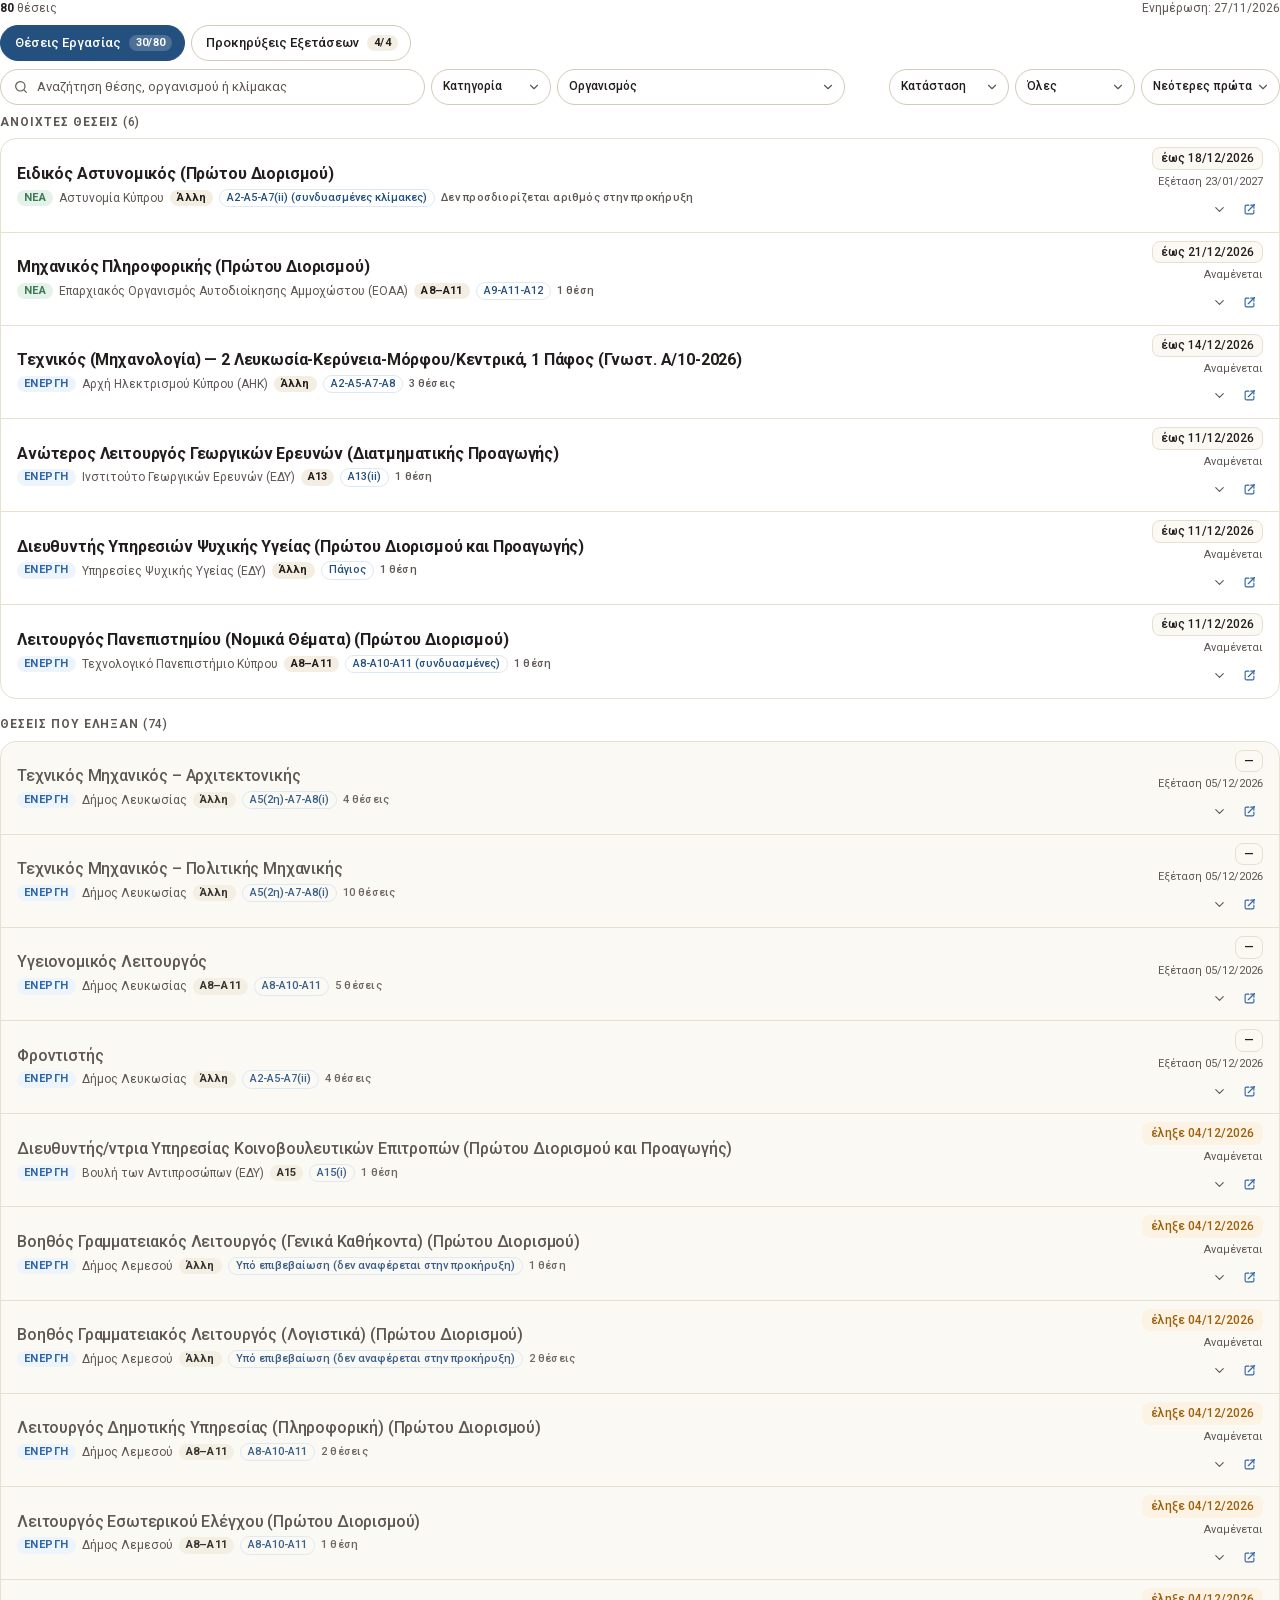
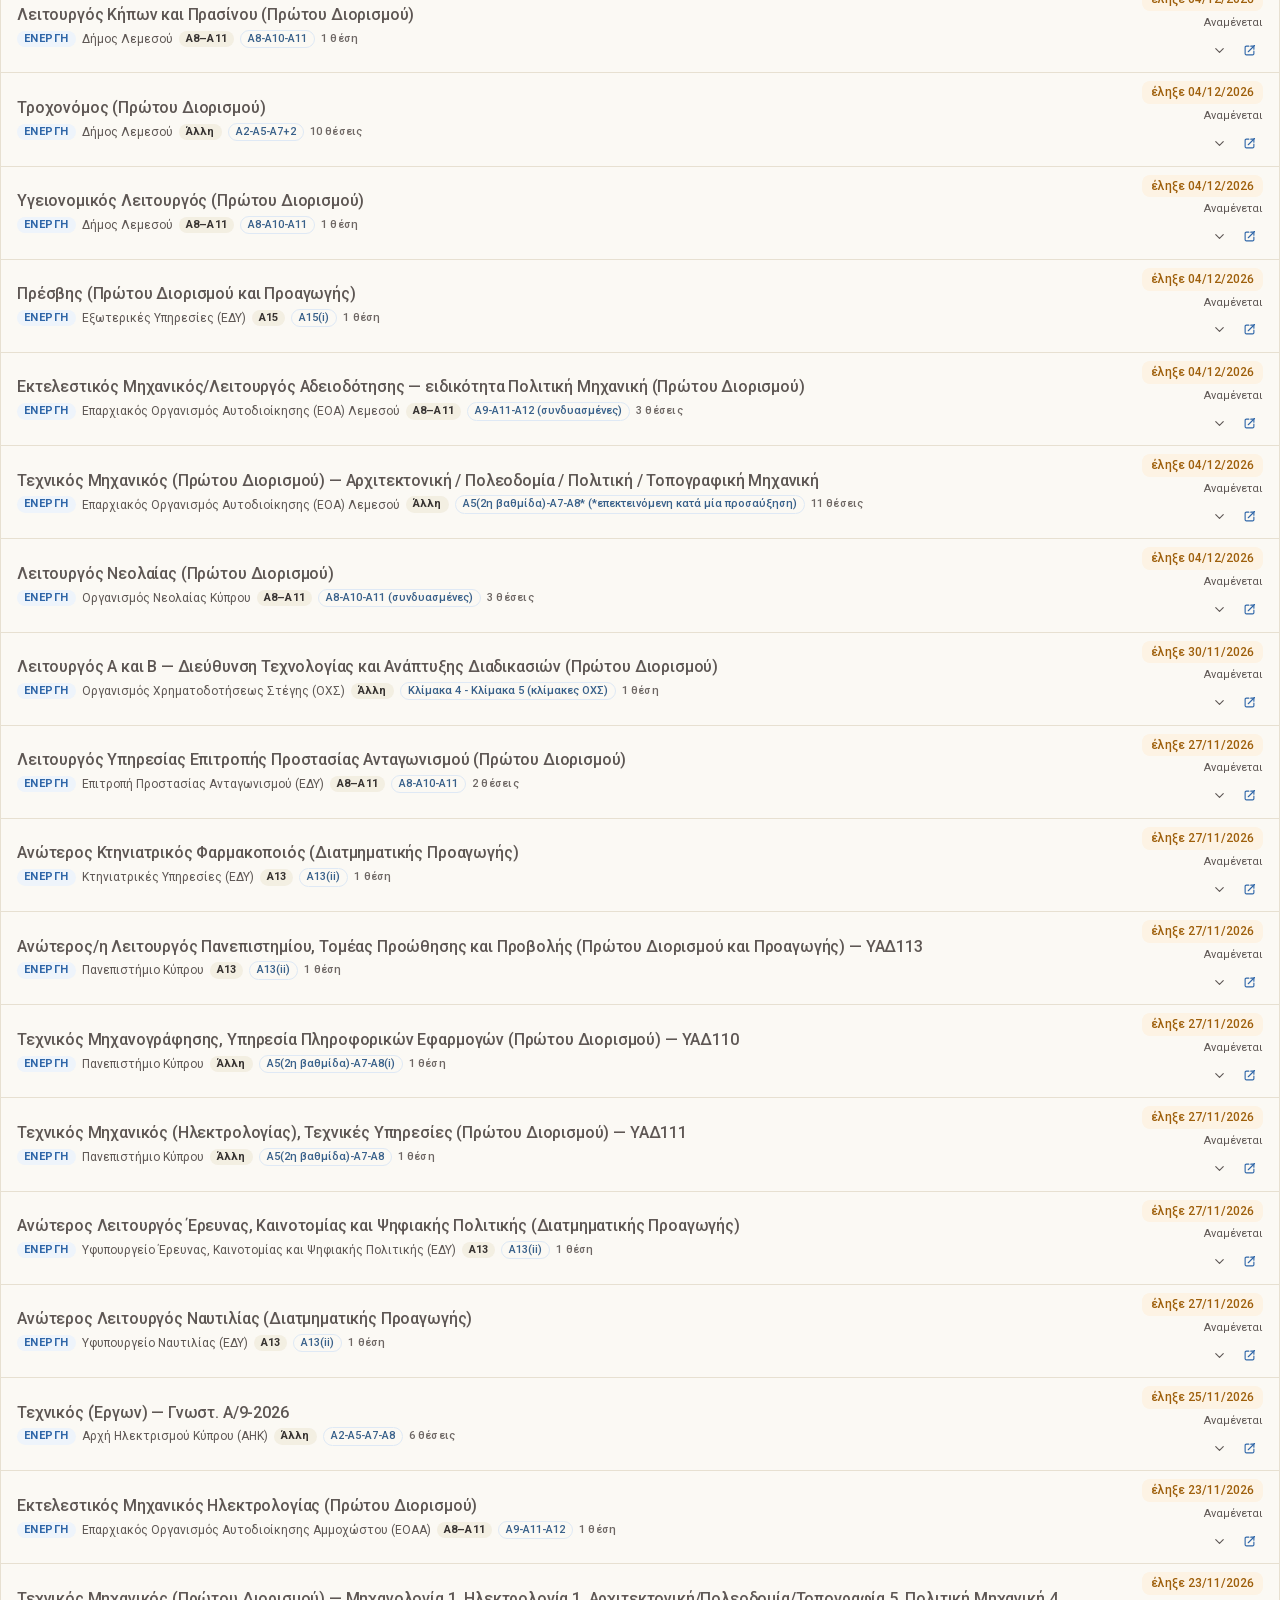
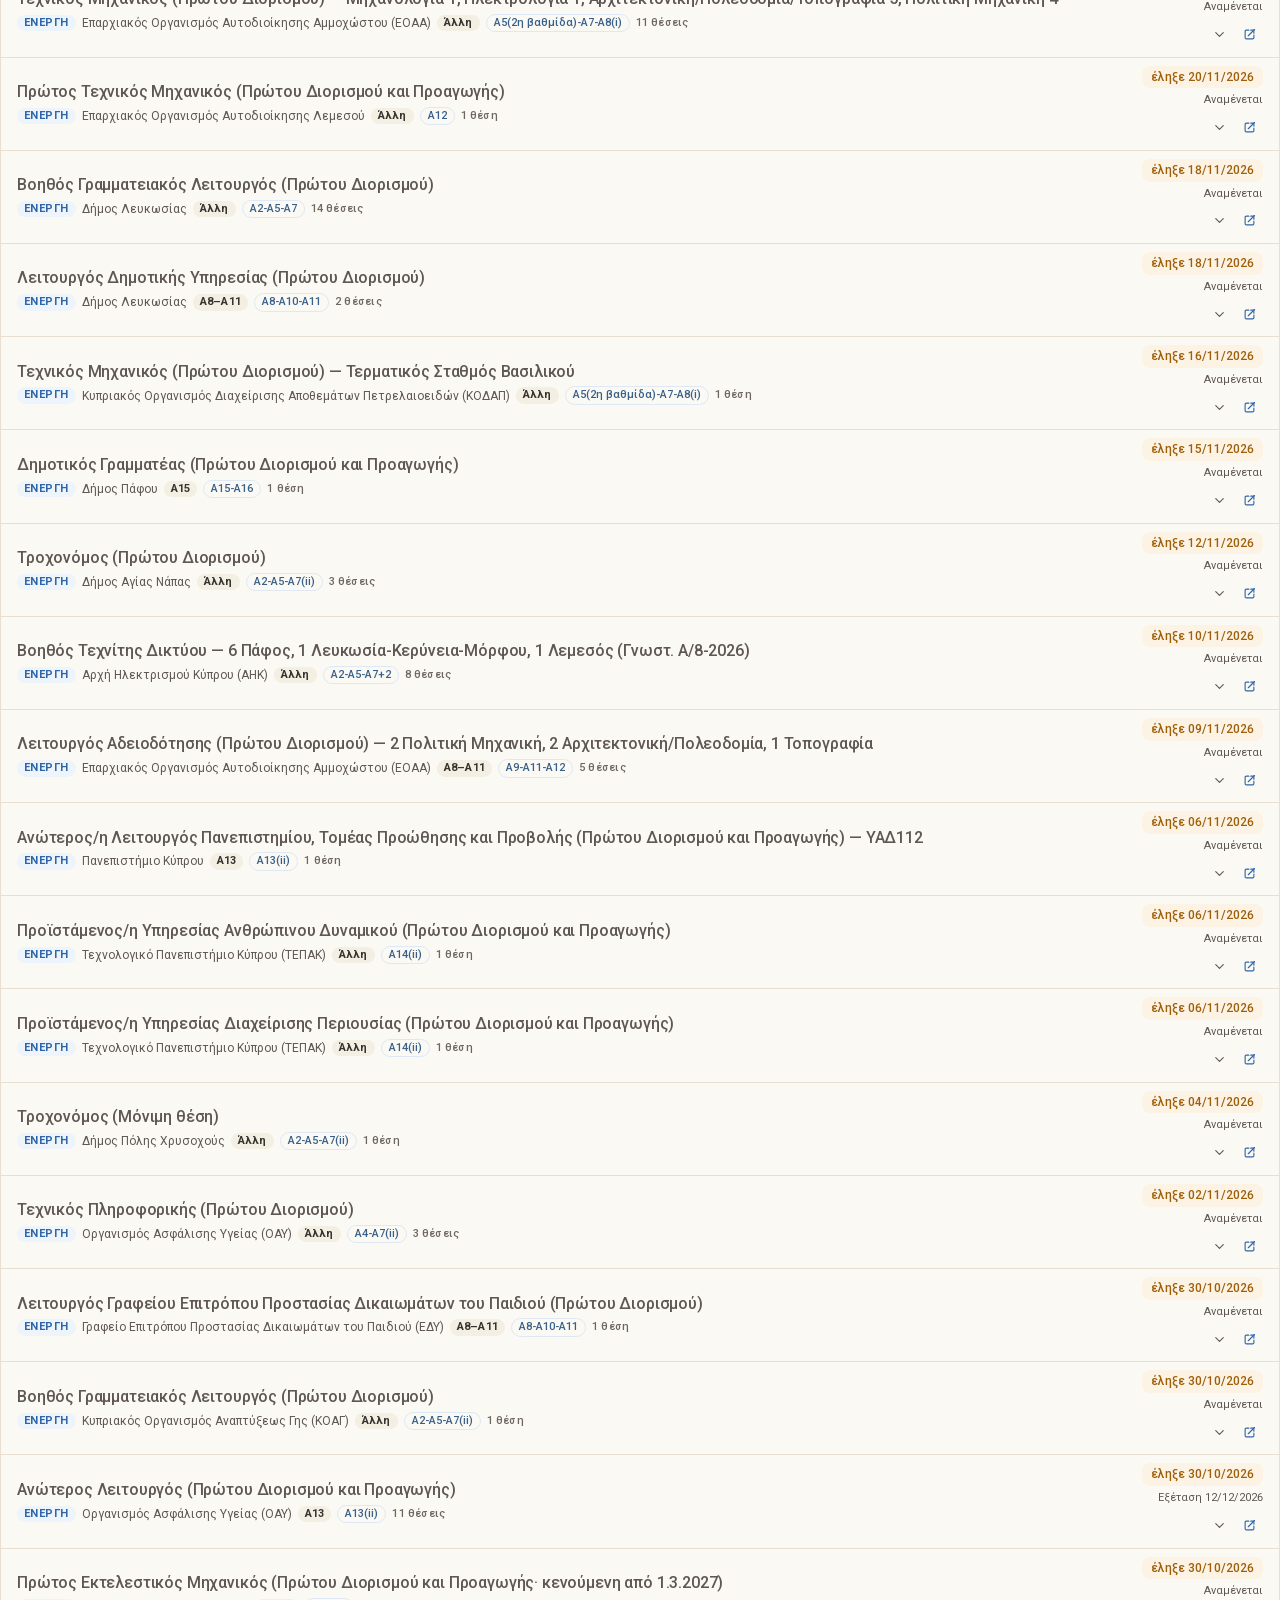
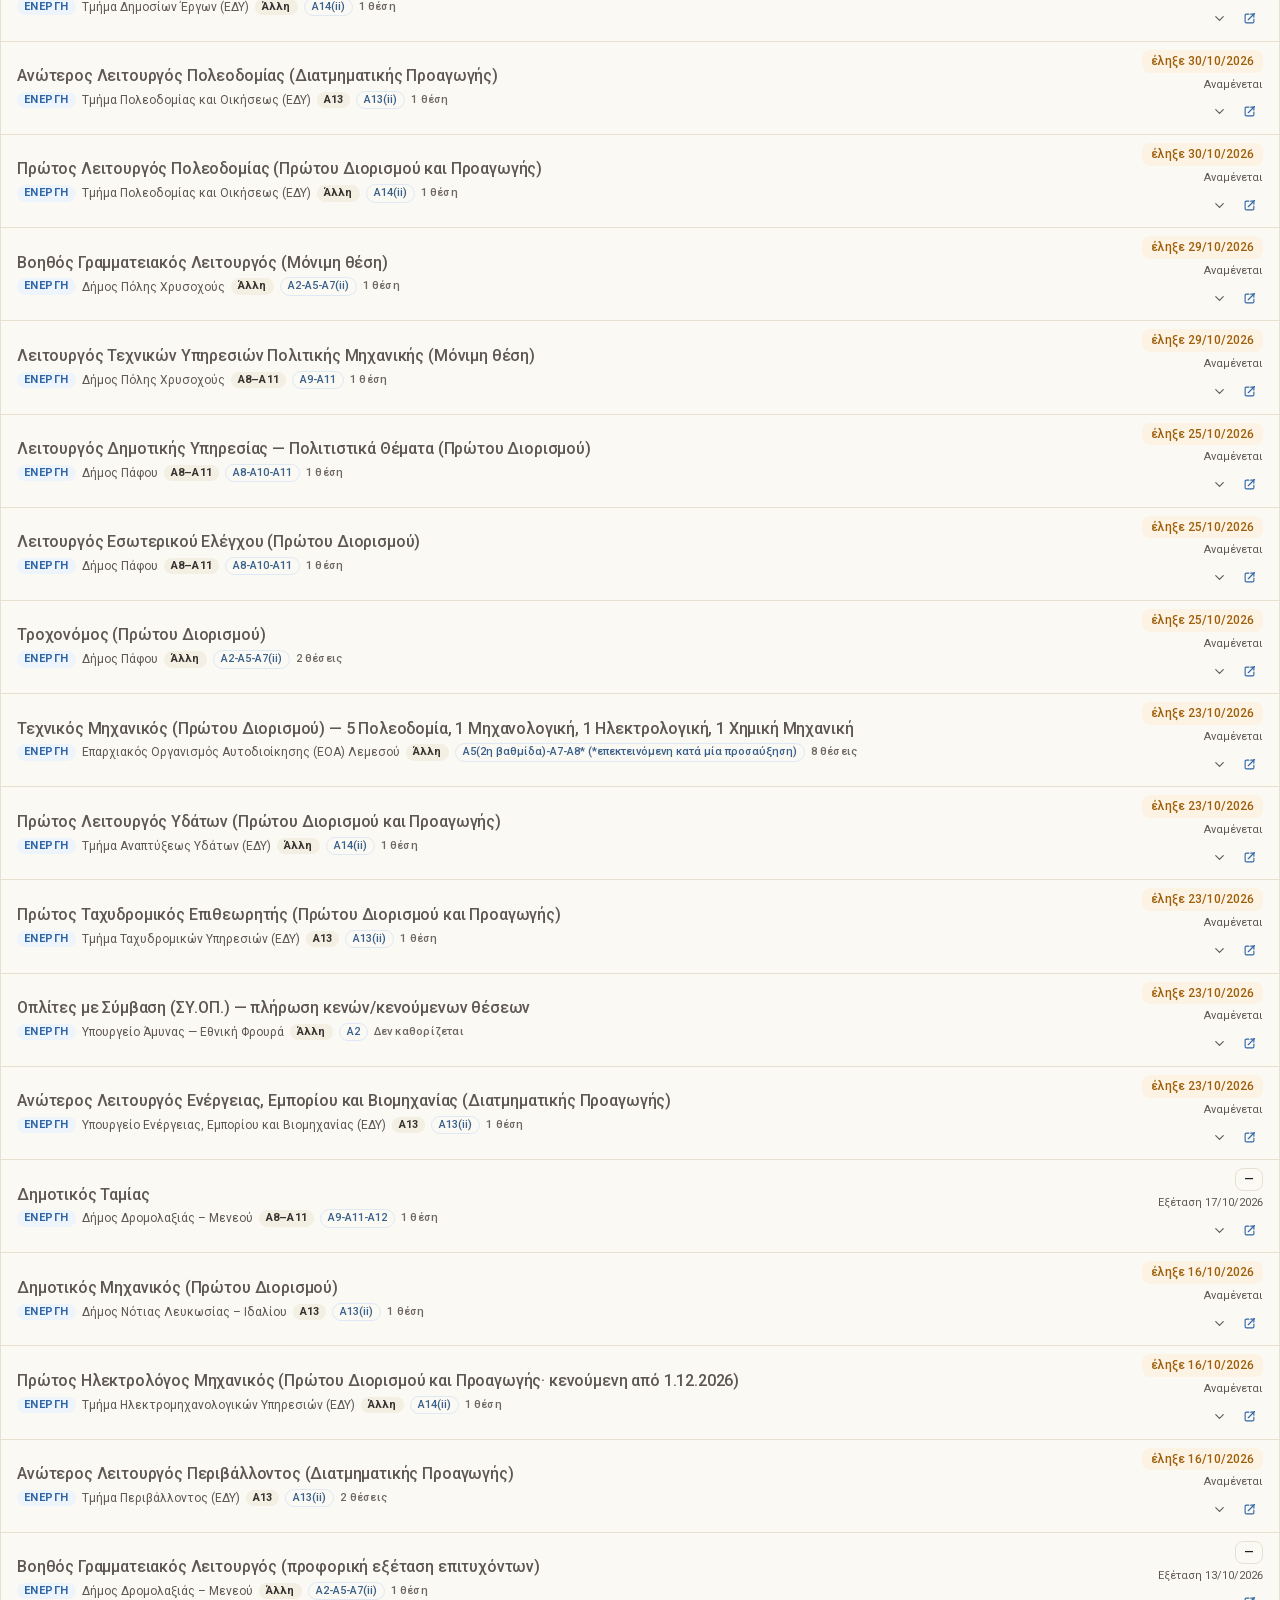
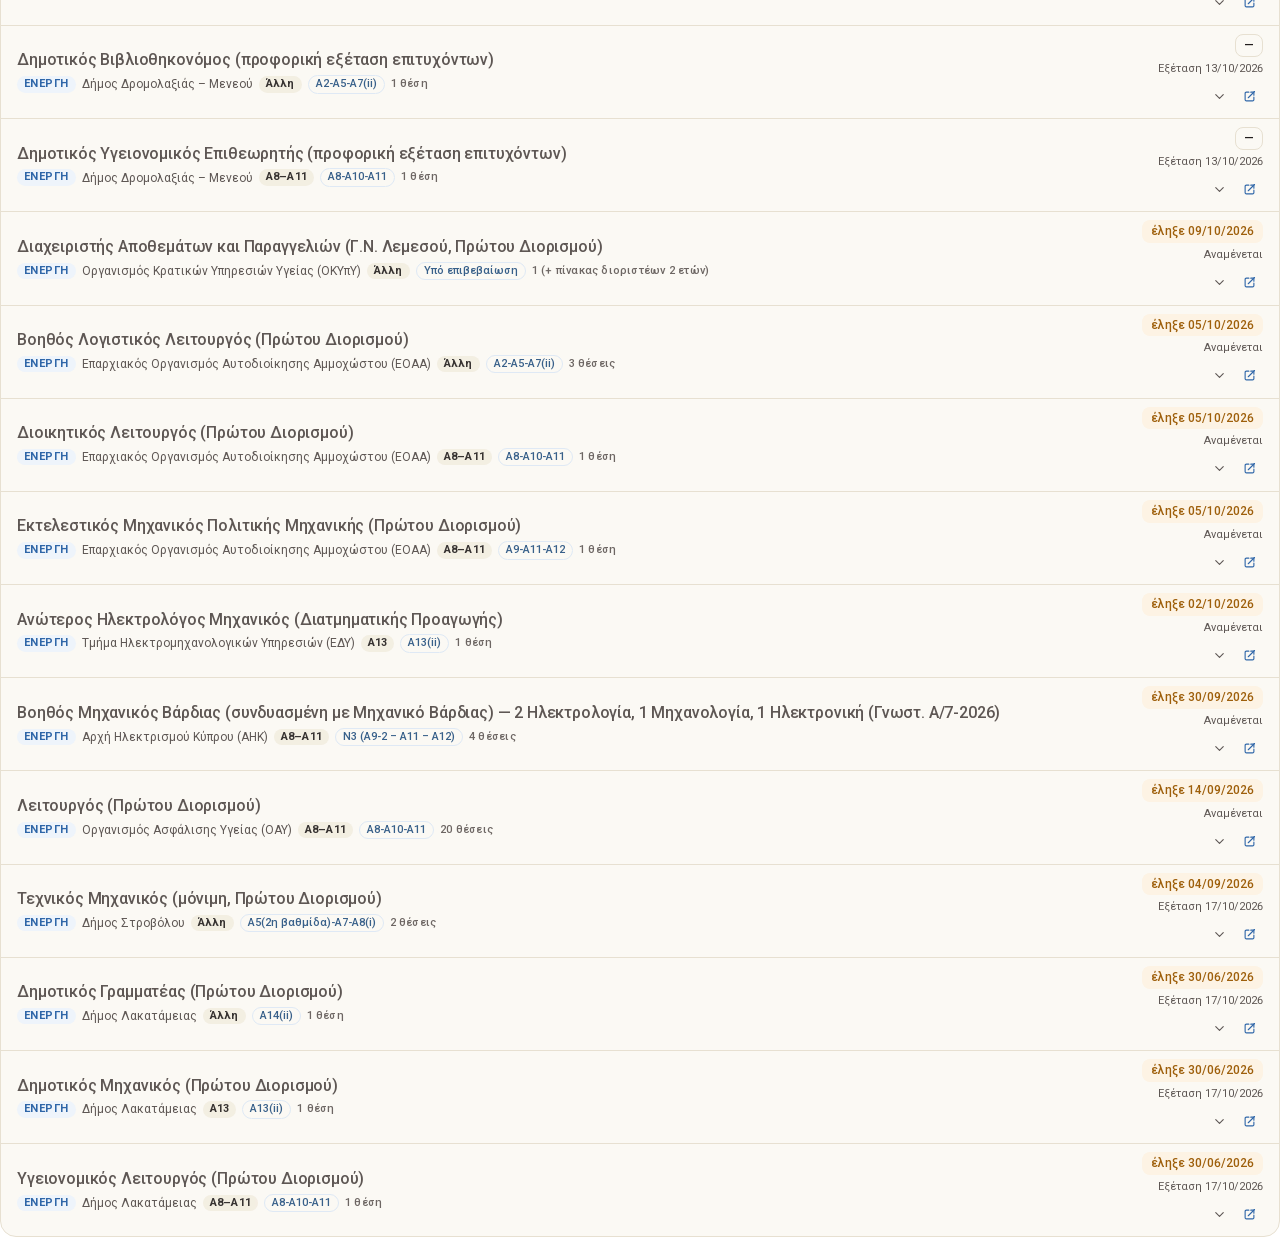
==== commit 686dd6a4: "Update SiGrow theseis listings (80 posts, 4 exams, 27/11/2026)." ====
--- a/index.html
+++ b/index.html
@@ -9,7 +9,7 @@
 </head>
 <body class="sgr-th-iframe">
   <div id="theseis-app" class="sgr-th-root"></div>
-  <script>window.SIGROW_THESEIS_DATA = {"version": 1, "generated_at": "2026-11-27T18:00:25+02:00", "generated_at_display": "27/11/2026", "timezone": "Asia/Nicosia", "source_run": "2026-11-27", "count": 80, "count_open": 30, "count_expired": 50, "posts": [{"id": "police-2026-eidikoi", "title": "Ειδικός Αστυνομικός (Πρώτου Διορισμού)", "organisation": "Αστυνομία Κύπρου", "scale": "Α2-Α5-Α7(ii) (συνδυασμένες κλίμακες)", "category": "Άλλη", "positions": "Δεν προσδιορίζεται αριθμός στην προκήρυξη", "deadline": "18/12/2026", "exam_status": "Exam Confirmed — 23/01/2027", "exam_date": "23/01/2027", "tag": "NEW", "gazette": "ΕΕ 5908 (27/11/2026), Αρ. 2045 — αιτήσεις 30/11/2026 09:00 έως 18/12/2026 14:00", "link": "https://www.mof.gov.cy/mof/gpo/gazette.nsf/6342EDB6472969BFC2258EBC0023D058/$file/5908%2027%2011%20%202026%20KYRIO%20MEROS%20TMIMA%20A.pdf#page=3", "published": "27/11/2026", "status": "open"}, {"id": "eoaa-2026-mpl", "title": "Μηχανικός Πληροφορικής (Πρώτου Διορισμού)", "organisation": "Επαρχιακός Οργανισμός Αυτοδιοίκησης Αμμοχώστου (ΕΟΑΑ)", "scale": "Α9-Α11-Α12", "category": "Α8–Α11", "positions": "1", "deadline": "21/12/2026", "exam_status": "Pending", "exam_date": "", "tag": "NEW", "gazette": "ΕΕ 5908 (27/11/2026) — αιτήσεις μόνο μέσω www.eoaa.org.cy έως 21/12/2026 12:00", "link": "https://www.mof.gov.cy/mof/gpo/gazette.nsf/6342EDB6472969BFC2258EBC0023D058/$file/5908%2027%2011%20%202026%20KYRIO%20MEROS%20TMIMA%20A.pdf", "published": "27/11/2026", "status": "open"}, {"id": "ahk-2026-a10-tm", "title": "Τεχνικός (Μηχανολογία) — 2 Λευκωσία-Κερύνεια-Μόρφου/Κεντρικά, 1 Πάφος (Γνωστ. Α/10-2026)", "organisation": "Αρχή Ηλεκτρισμού Κύπρου (ΑΗΚ)", "scale": "Α2-Α5-Α7-Α8", "category": "Άλλη", "positions": "3", "deadline": "14/12/2026", "exam_status": "Pending", "exam_date": "", "tag": "ACTIVE", "gazette": "ΑΗΚ — Γνωστοποίηση Κενών Θέσεων Α/10-2026 (eac.com.cy, Θέσεις Εργασίας, δημοσίευση 23/11/2026) — https://www.eac.com.cy/job-positions/texnikos-michanologia/", "link": "https://www.eac.com.cy/app/uploads/2026/11/%CE%93%CE%9A%CE%98-%CE%91-10.2026-%CE%A4%CE%95%CE%A7%CE%9D%CE%99%CE%9A%CE%9F%CE%A3%CE%9C%CE%97%CE%A7%CE%91%CE%9D%CE%9F%CE%9B%CE%9F%CE%93%CE%99%CE%91WEB-23.11.26.pdf", "published": "23/11/2026", "status": "open"}, {"id": "lefkosia-2026-tm-arch", "title": "Τεχνικός Μηχανικός – Αρχιτεκτονικής", "organisation": "Δήμος Λευκωσίας", "scale": "Α5(2η)-Α7-Α8(i)", "category": "Άλλη", "positions": "4", "deadline": "Υπό επιβεβαίωση", "exam_status": "Exam Confirmed — 05/12/2026", "exam_date": "05/12/2026", "tag": "ACTIVE", "gazette": "Προκήρυξη: ΕΕ 5853 (08/05/2026), Αρ. 888 · Ανακοίνωση εξέτασης: ΕΕ 5906 (20/11/2026), Αρ. 2031 και nicosia.org.cy (20/11/2026)", "link": "https://www.mof.gov.cy/mof/gpo/gazette.nsf/All/210B63457DFD2FD3C2258EB50021066C/$file/5906%2020%2011%20%202026%20%20KYRIO%20MEROS%20TMIMA%20A.pdf#page=38", "published": "20/11/2026", "status": "open"}, {"id": "lefkosia-2026-tm-polit", "title": "Τεχνικός Μηχανικός – Πολιτικής Μηχανικής", "organisation": "Δήμος Λευκωσίας", "scale": "Α5(2η)-Α7-Α8(i)", "category": "Άλλη", "positions": "10", "deadline": "Υπό επιβεβαίωση", "exam_status": "Exam Confirmed — 05/12/2026", "exam_date": "05/12/2026", "tag": "ACTIVE", "gazette": "Προκήρυξη: ΕΕ 5853 (08/05/2026), Αρ. 889 · Ανακοίνωση εξέτασης: ΕΕ 5906 (20/11/2026), Αρ. 2031 και nicosia.org.cy (20/11/2026)", "link": "https://www.mof.gov.cy/mof/gpo/gazette.nsf/All/210B63457DFD2FD3C2258EB50021066C/$file/5906%2020%2011%20%202026%20%20KYRIO%20MEROS%20TMIMA%20A.pdf#page=38", "published": "20/11/2026", "status": "open"}, {"id": "lefkosia-2026-ygeionom", "title": "Υγειονομικός Λειτουργός", "organisation": "Δήμος Λευκωσίας", "scale": "Α8-Α10-Α11", "category": "Α8–Α11", "positions": "5", "deadline": "Υπό επιβεβαίωση", "exam_status": "Exam Confirmed — 05/12/2026", "exam_date": "05/12/2026", "tag": "ACTIVE", "gazette": "Προκήρυξη: ΕΕ 5873 (26/06/2026), Αρ. 1190 · Ανακοίνωση εξέτασης: ΕΕ 5906 (20/11/2026), Αρ. 2031 και nicosia.org.cy (20/11/2026)", "link": "https://www.mof.gov.cy/mof/gpo/gazette.nsf/All/210B63457DFD2FD3C2258EB50021066C/$file/5906%2020%2011%20%202026%20%20KYRIO%20MEROS%20TMIMA%20A.pdf#page=38", "published": "20/11/2026", "status": "open"}, {"id": "lefkosia-2026-frontistis", "title": "Φροντιστής", "organisation": "Δήμος Λευκωσίας", "scale": "Α2-Α5-Α7(ii)", "category": "Άλλη", "positions": "4", "deadline": "Υπό επιβεβαίωση", "exam_status": "Exam Confirmed — 05/12/2026", "exam_date": "05/12/2026", "tag": "ACTIVE", "gazette": "Προκήρυξη: ΕΕ 5877 (17/07/2026), Αρ. 1350 · Ανακοίνωση εξέτασης: ΕΕ 5906 (20/11/2026), Αρ. 2031 και nicosia.org.cy (20/11/2026)", "link": "https://www.mof.gov.cy/mof/gpo/gazette.nsf/All/210B63457DFD2FD3C2258EB50021066C/$file/5906%2020%2011%20%202026%20%20KYRIO%20MEROS%20TMIMA%20A.pdf#page=38", "published": "20/11/2026", "status": "open"}, {"id": "psc-2026-al-ige", "title": "Ανώτερος Λειτουργός Γεωργικών Ερευνών (Διατμηματικής Προαγωγής)", "organisation": "Ινστιτούτο Γεωργικών Ερευνών (ΕΔΥ)", "scale": "Α13(ii)", "category": "Α13", "positions": "1", "deadline": "11/12/2026", "exam_status": "Pending", "exam_date": "", "tag": "ACTIVE", "gazette": "ΕΕ 5906 (20/11/2026), Αρ. 2015 · αιτήσεις: a13.psc.gov.cy ή www.psc.gov.cy", "link": "https://www.psc.gov.cy/psc/psc.nsf/All/5104F039F8AABC49C2258EB50023E691/$file/%CE%A3%2C%20%CE%91%CE%9D%CE%A9%CE%A4%CE%95%CE%A1%CE%9F%CE%A5%20%CE%9B%CE%95%CE%99%CE%A4%CE%9F%CE%A5%CE%A1%CE%93%CE%9F%CE%A5%20%CE%93%CE%95%CE%A9%CE%A1%CE%93%CE%99%CE%9A%CE%A9%CE%9D%20%CE%95%CE%A1%CE%95%CE%A5%CE%9D%CE%A9%CE%9D%2C%20%CE%99%CE%9D%CE%A3%CE%A4.%20%CE%93%CE%95%CE%A9%CE%A1.%20%CE%95%CE%A1%CE%95%CE%A5%CE%9D%CE%A9%CE%9D.pdf?OpenElement", "published": "20/11/2026", "status": "open"}, {"id": "psc-2026-dir-psy", "title": "Διευθυντής Υπηρεσιών Ψυχικής Υγείας (Πρώτου Διορισμού και Προαγωγής)", "organisation": "Υπηρεσίες Ψυχικής Υγείας (ΕΔΥ)", "scale": "Πάγιος", "category": "Άλλη", "positions": "1", "deadline": "11/12/2026", "exam_status": "Pending", "exam_date": "", "tag": "ACTIVE", "gazette": "ΕΕ 5906 (20/11/2026), Αρ. 2016 · αιτήσεις: www.psc.gov.cy ή www.gov.cy", "link": "https://www.psc.gov.cy/psc/psc.nsf/All/A9ECB0637FDE9C5AC2258EB500241D38/$file/%CE%94%CE%99%CE%95%CE%A5%CE%98%CE%A5%CE%9D%CE%A4%CE%97%CE%A3%20%20%CE%A5%CE%A0%CE%97%CE%A1%CE%95%CE%A3%CE%99%CE%A9%CE%9D%20%CE%A8%CE%A5%CE%A7%CE%99%CE%9A%CE%97%CE%A3%20%CE%A5%CE%93%CE%95%CE%99%CE%91%CE%A3.pdf?OpenElement", "published": "20/11/2026", "status": "open"}, {"id": "psc-2026-dir-koinov", "title": "Διευθυντής/ντρια Υπηρεσίας Κοινοβουλευτικών Επιτροπών (Πρώτου Διορισμού και Προαγωγής)", "organisation": "Βουλή των Αντιπροσώπων (ΕΔΥ)", "scale": "Α15(i)", "category": "Α15", "positions": "1", "deadline": "04/12/2026", "exam_status": "Pending", "exam_date": "", "tag": "ACTIVE", "gazette": "ΕΕ 5905 (13/11/2026), Αρ. 1974", "link": "https://www.psc.gov.cy/psc/psc.nsf/All/35E01451C5B57D2AC2258EAE00279509/$file/%CE%94%CE%99%CE%95%CE%A5%CE%98%CE%A5%CE%9D%CE%A4%CE%97%CE%A3%20%CE%A5%CE%A0%CE%97%CE%A1%CE%95%CE%A3%CE%99%CE%91%CE%A3%20%CE%9A%CE%9F%CE%99%CE%9D%CE%9F%CE%92%CE%9F%CE%A5%CE%9B%CE%95%CE%A5%CE%A4%CE%99%CE%9A%CE%A9%CE%9D%20%CE%95%CE%A0%CE%99%CE%A4%CE%A1%CE%9F%CE%A0%CE%A9%CE%9D%20%20new.pdf?OpenElement", "published": "13/11/2026", "status": "open"}, {"id": "lim-2026-bgl-genika", "title": "Βοηθός Γραμματειακός Λειτουργός (Γενικά Καθήκοντα) (Πρώτου Διορισμού)", "organisation": "Δήμος Λεμεσού", "scale": "Υπό επιβεβαίωση (δεν αναφέρεται στην προκήρυξη)", "category": "Άλλη", "positions": "1", "deadline": "04/12/2026", "exam_status": "Pending", "exam_date": "", "tag": "ACTIVE", "gazette": "ΕΕ 5905 (13/11/2026), Αρ. 1985 · αιτήσεις: hr@limassol.org.cy", "link": "https://www.mof.gov.cy/mof/gpo/gazette.nsf/All/0E3293CB65B51FCAC2258EAE0022924C/$file/5905%2013%2011%20%202026%20%20KYRIO%20MEROS%20TMIMA%20A.pdf#page=20", "published": "13/11/2026", "status": "open"}, {"id": "lim-2026-bgl-logist", "title": "Βοηθός Γραμματειακός Λειτουργός (Λογιστικά) (Πρώτου Διορισμού)", "organisation": "Δήμος Λεμεσού", "scale": "Υπό επιβεβαίωση (δεν αναφέρεται στην προκήρυξη)", "category": "Άλλη", "positions": "2", "deadline": "04/12/2026", "exam_status": "Pending", "exam_date": "", "tag": "ACTIVE", "gazette": "ΕΕ 5905 (13/11/2026), Αρ. 1985 · αιτήσεις: hr@limassol.org.cy", "link": "https://www.mof.gov.cy/mof/gpo/gazette.nsf/All/0E3293CB65B51FCAC2258EAE0022924C/$file/5905%2013%2011%20%202026%20%20KYRIO%20MEROS%20TMIMA%20A.pdf#page=20", "published": "13/11/2026", "status": "open"}, {"id": "lim-2026-pliroforiki", "title": "Λειτουργός Δημοτικής Υπηρεσίας (Πληροφορική) (Πρώτου Διορισμού)", "organisation": "Δήμος Λεμεσού", "scale": "Α8-Α10-Α11", "category": "Α8–Α11", "positions": "2", "deadline": "04/12/2026", "exam_status": "Pending", "exam_date": "", "tag": "ACTIVE", "gazette": "ΕΕ 5905 (13/11/2026), Αρ. 1985 · αιτήσεις: hr@limassol.org.cy", "link": "https://www.mof.gov.cy/mof/gpo/gazette.nsf/All/0E3293CB65B51FCAC2258EAE0022924C/$file/5905%2013%2011%20%202026%20%20KYRIO%20MEROS%20TMIMA%20A.pdf#page=20", "published": "13/11/2026", "status": "open"}, {"id": "lim-2026-esel", "title": "Λειτουργός Εσωτερικού Ελέγχου (Πρώτου Διορισμού)", "organisation": "Δήμος Λεμεσού", "scale": "Α8-Α10-Α11", "category": "Α8–Α11", "positions": "1", "deadline": "04/12/2026", "exam_status": "Pending", "exam_date": "", "tag": "ACTIVE", "gazette": "ΕΕ 5905 (13/11/2026), Αρ. 1985 · αιτήσεις: hr@limassol.org.cy", "link": "https://www.mof.gov.cy/mof/gpo/gazette.nsf/All/0E3293CB65B51FCAC2258EAE0022924C/$file/5905%2013%2011%20%202026%20%20KYRIO%20MEROS%20TMIMA%20A.pdf#page=20", "published": "13/11/2026", "status": "open"}, {"id": "lim-2026-kipoi", "title": "Λειτουργός Κήπων και Πρασίνου (Πρώτου Διορισμού)", "organisation": "Δήμος Λεμεσού", "scale": "Α8-Α10-Α11", "category": "Α8–Α11", "positions": "1", "deadline": "04/12/2026", "exam_status": "Pending", "exam_date": "", "tag": "ACTIVE", "gazette": "ΕΕ 5905 (13/11/2026), Αρ. 1985 · αιτήσεις: hr@limassol.org.cy", "link": "https://www.mof.gov.cy/mof/gpo/gazette.nsf/All/0E3293CB65B51FCAC2258EAE0022924C/$file/5905%2013%2011%20%202026%20%20KYRIO%20MEROS%20TMIMA%20A.pdf#page=20", "published": "13/11/2026", "status": "open"}, {"id": "lim-2026-trochon", "title": "Τροχονόμος (Πρώτου Διορισμού)", "organisation": "Δήμος Λεμεσού", "scale": "Α2-Α5-Α7+2", "category": "Άλλη", "positions": "10", "deadline": "04/12/2026", "exam_status": "Pending", "exam_date": "", "tag": "ACTIVE", "gazette": "ΕΕ 5905 (13/11/2026), Αρ. 1985 · αιτήσεις: hr@limassol.org.cy", "link": "https://www.mof.gov.cy/mof/gpo/gazette.nsf/All/0E3293CB65B51FCAC2258EAE0022924C/$file/5905%2013%2011%20%202026%20%20KYRIO%20MEROS%20TMIMA%20A.pdf#page=20", "published": "13/11/2026", "status": "open"}, {"id": "lim-2026-ygeion", "title": "Υγειονομικός Λειτουργός (Πρώτου Διορισμού)", "organisation": "Δήμος Λεμεσού", "scale": "Α8-Α10-Α11", "category": "Α8–Α11", "positions": "1", "deadline": "04/12/2026", "exam_status": "Pending", "exam_date": "", "tag": "ACTIVE", "gazette": "ΕΕ 5905 (13/11/2026), Αρ. 1985 · αιτήσεις: hr@limassol.org.cy", "link": "https://www.mof.gov.cy/mof/gpo/gazette.nsf/All/0E3293CB65B51FCAC2258EAE0022924C/$file/5905%2013%2011%20%202026%20%20KYRIO%20MEROS%20TMIMA%20A.pdf#page=20", "published": "13/11/2026", "status": "open"}, {"id": "psc-2026-presvis", "title": "Πρέσβης (Πρώτου Διορισμού και Προαγωγής)", "organisation": "Εξωτερικές Υπηρεσίες (ΕΔΥ)", "scale": "Α15(i)", "category": "Α15", "positions": "1", "deadline": "04/12/2026", "exam_status": "Pending", "exam_date": "", "tag": "ACTIVE", "gazette": "ΕΕ 5905 (13/11/2026), Αρ. 1975", "link": "https://www.psc.gov.cy/psc/psc.nsf/All/C7B30B475660E962C2258EAE0027ED39/$file/%CE%A0%CE%A1%CE%95%CE%A3%CE%92%CE%97%CE%A3%20%CE%95%CE%9E%CE%A9%CE%A4%CE%95%CE%A1%CE%99%CE%9A%CE%95%CE%A3%20%CE%A5%CE%A0%CE%97%CE%A1%CE%95%CE%A3%CE%99%CE%95%CE%A3.26.pdf?OpenElement", "published": "13/11/2026", "status": "open"}, {"id": "eoalem-2026-em-adeiod", "title": "Εκτελεστικός Μηχανικός/Λειτουργός Αδειοδότησης — ειδικότητα Πολιτική Μηχανική (Πρώτου Διορισμού)", "organisation": "Επαρχιακός Οργανισμός Αυτοδιοίκησης (ΕΟΑ) Λεμεσού", "scale": "Α9-Α11-Α12 (συνδυασμένες)", "category": "Α8–Α11", "positions": "3", "deadline": "04/12/2026", "exam_status": "Pending", "exam_date": "", "tag": "ACTIVE", "gazette": "ΕΕ 5905 (13/11/2026), Αρ. 1979 · αιτήσεις: eoalemesos.org.cy", "link": "https://www.mof.gov.cy/mof/gpo/gazette.nsf/All/0E3293CB65B51FCAC2258EAE0022924C/$file/5905%2013%2011%20%202026%20%20KYRIO%20MEROS%20TMIMA%20A.pdf#page=12", "published": "13/11/2026", "status": "open"}, {"id": "eoalem-2026-tm11", "title": "Τεχνικός Μηχανικός (Πρώτου Διορισμού) — Αρχιτεκτονική / Πολεοδομία / Πολιτική / Τοπογραφική Μηχανική", "organisation": "Επαρχιακός Οργανισμός Αυτοδιοίκησης (ΕΟΑ) Λεμεσού", "scale": "Α5(2η βαθμίδα)-Α7-Α8* (*επεκτεινόμενη κατά μία προσαύξηση)", "category": "Άλλη", "positions": "11", "deadline": "04/12/2026", "exam_status": "Pending", "exam_date": "", "tag": "ACTIVE", "gazette": "ΕΕ 5905 (13/11/2026), Αρ. 1980 · αιτήσεις: eoalemesos.org.cy", "link": "https://www.mof.gov.cy/mof/gpo/gazette.nsf/All/0E3293CB65B51FCAC2258EAE0022924C/$file/5905%2013%2011%20%202026%20%20KYRIO%20MEROS%20TMIMA%20A.pdf#page=14", "published": "13/11/2026", "status": "open"}, {"id": "onek-2026-leit-neol", "title": "Λειτουργός Νεολαίας (Πρώτου Διορισμού)", "organisation": "Οργανισμός Νεολαίας Κύπρου", "scale": "Α8-Α10-Α11 (συνδυασμένες)", "category": "Α8–Α11", "positions": "3", "deadline": "04/12/2026", "exam_status": "Pending", "exam_date": "", "tag": "ACTIVE", "gazette": "ΕΕ 5905 (13/11/2026), Αρ. 1981 · αιτήσεις: onek.org.cy", "link": "https://www.mof.gov.cy/mof/gpo/gazette.nsf/All/0E3293CB65B51FCAC2258EAE0022924C/$file/5905%2013%2011%20%202026%20%20KYRIO%20MEROS%20TMIMA%20A.pdf#page=16", "published": "13/11/2026", "status": "open"}, {"id": "cut-2026-leit-nomika", "title": "Λειτουργός Πανεπιστημίου (Νομικά Θέματα) (Πρώτου Διορισμού)", "organisation": "Τεχνολογικό Πανεπιστήμιο Κύπρου", "scale": "Α8-Α10-Α11 (συνδυασμένες)", "category": "Α8–Α11", "positions": "1", "deadline": "11/12/2026", "exam_status": "Pending", "exam_date": "", "tag": "ACTIVE", "gazette": "ΕΕ 5905 (13/11/2026), Αρ. 1982 · αιτήσεις: jobs.cut.ac.cy", "link": "https://www.mof.gov.cy/mof/gpo/gazette.nsf/All/0E3293CB65B51FCAC2258EAE0022924C/$file/5905%2013%2011%20%202026%20%20KYRIO%20MEROS%20TMIMA%20A.pdf#page=18", "published": "13/11/2026", "status": "open"}, {"id": "psc-2026-epa-leit", "title": "Λειτουργός Υπηρεσίας Επιτροπής Προστασίας Ανταγωνισμού (Πρώτου Διορισμού)", "organisation": "Επιτροπή Προστασίας Ανταγωνισμού (ΕΔΥ)", "scale": "Α8-Α10-Α11", "category": "Α8–Α11", "positions": "2", "deadline": "27/11/2026", "exam_status": "Pending", "exam_date": "", "tag": "ACTIVE", "gazette": "ΕΕ 5900 (06/11/2026), Αρ. 1935", "link": "https://www.psc.gov.cy/psc/psc.nsf/All/4093A94F54C6F667C2258EA70027662B/$file/%CE%9B%CE%95%CE%99%CE%A4%CE%9F%CE%A5%CE%A1%CE%93%CE%9F%CE%A3%20%CE%A5%CE%A0.%20%CE%95%CE%A0%CE%99%CE%A4%CE%A1%CE%9F%CE%A0%CE%97%CE%A3%20%CE%A0%CE%A1%CE%9F%CE%A3%CE%A4%CE%91%CE%A3%CE%99%CE%91%CE%A3%20%CE%91%CE%9D%CE%A4%CE%91%CE%93%CE%A9%CE%9D%CE%99%CE%A3%CE%9C%CE%9F%CE%A5%2C%20%CE%95%CE%A0%CE%91.pdf?OpenElement", "published": "06/11/2026", "status": "open"}, {"id": "psc-2026-al-ktinfarm", "title": "Ανώτερος Κτηνιατρικός Φαρμακοποιός (Διατμηματικής Προαγωγής)", "organisation": "Κτηνιατρικές Υπηρεσίες (ΕΔΥ)", "scale": "Α13(ii)", "category": "Α13", "positions": "1", "deadline": "27/11/2026", "exam_status": "Pending", "exam_date": "", "tag": "ACTIVE", "gazette": "ΕΕ 5900 (06/11/2026), Αρ. 1938", "link": "https://www.psc.gov.cy/psc/psc.nsf/All/EC493788EEDAB0EEC2258EA70028CC30/$file/%CE%91%CE%9D%CE%A9%CE%A4%CE%95%CE%A1%CE%9F%CE%A3%20%CE%9A%CE%A4%CE%97%CE%9D%CE%99%CE%91%CE%A4%CE%A1%CE%99%CE%9A%CE%9F%CE%A3%20%CE%A6%CE%91%CE%A1%CE%9C%CE%91%CE%9A%CE%9F%CE%A0%CE%9F%CE%99%CE%9F%CE%A3%2C%20%CE%9A%CE%A4%CE%97N%CE%99%CE%91%CE%A4%CE%A1%CE%99%CE%9A%CE%95%CE%A3%20%CE%A5%CE%A0%CE%97%CE%A1%CE%95%CE%A3%CE%99%CE%95%CE%A3.pdf?OpenElement", "published": "06/11/2026", "status": "open"}, {"id": "ucy-2026-al-tpp-yad113", "title": "Ανώτερος/η Λειτουργός Πανεπιστημίου, Τομέας Προώθησης και Προβολής (Πρώτου Διορισμού και Προαγωγής) — ΥΑΔ113", "organisation": "Πανεπιστήμιο Κύπρου", "scale": "Α13(ii)", "category": "Α13", "positions": "1", "deadline": "27/11/2026", "exam_status": "Pending", "exam_date": "", "tag": "ACTIVE", "gazette": "ΕΕ 5900 (06/11/2026), Αρ. 1942 — ucy.ac.cy/administrative-staff ΥΑΔ113", "link": "https://www.ucy.ac.cy/administrative-staff/", "published": "06/11/2026", "status": "open"}, {"id": "ucy-2026-tm-mich", "title": "Τεχνικός Μηχανογράφησης, Υπηρεσία Πληροφορικών Εφαρμογών (Πρώτου Διορισμού) — ΥΑΔ110", "organisation": "Πανεπιστήμιο Κύπρου", "scale": "Α5(2η βαθμίδα)-Α7-Α8(i)", "category": "Άλλη", "positions": "1", "deadline": "27/11/2026", "exam_status": "Pending", "exam_date": "", "tag": "ACTIVE", "gazette": "ΕΕ 5900 (06/11/2026), Αρ. 1942 — ucy.ac.cy/administrative-staff ΥΑΔ110", "link": "https://www.ucy.ac.cy/administrative-staff/", "published": "06/11/2026", "status": "open"}, {"id": "psc-2026-al-erevna", "title": "Ανώτερος Λειτουργός Έρευνας, Καινοτομίας και Ψηφιακής Πολιτικής (Διατμηματικής Προαγωγής)", "organisation": "Υφυπουργείο Έρευνας, Καινοτομίας και Ψηφιακής Πολιτικής (ΕΔΥ)", "scale": "Α13(ii)", "category": "Α13", "positions": "1", "deadline": "27/11/2026", "exam_status": "Pending", "exam_date": "", "tag": "ACTIVE", "gazette": "ΕΕ 5900 (06/11/2026), Αρ. 1936", "link": "https://www.psc.gov.cy/psc/psc.nsf/All/CFA04B0D7E0E114CC2258EA700285B91/$file/%CE%91%CE%9D%CE%A9%CE%A4%CE%95%CE%A1%CE%9F%CE%A5%20%CE%9B%CE%95%CE%99%CE%A4%CE%9F%CE%A5%CE%A1%CE%93%CE%9F%CE%A5%20%CE%88%CE%A1%CE%95%CE%A5%CE%9D%CE%91%CE%A3%2C%20%CE%9A%CE%91%CE%99%CE%9D%CE%9F%CE%A4%CE%9F%CE%9C%CE%99%CE%91%CE%A3%20%CE%9A%CE%91%CE%99%20%CE%A8%CE%97%CE%A6%CE%99%CE%91%CE%9A%CE%97%CE%A3%20%CE%A0%CE%9F%CE%9B%CE%99%CE%A4%CE%99%CE%9A%CE%97%CE%A3.pdf?OpenElement", "published": "06/11/2026", "status": "open"}, {"id": "psc-2026-al-nautilia", "title": "Ανώτερος Λειτουργός Ναυτιλίας (Διατμηματικής Προαγωγής)", "organisation": "Υφυπουργείο Ναυτιλίας (ΕΔΥ)", "scale": "Α13(ii)", "category": "Α13", "positions": "1", "deadline": "27/11/2026", "exam_status": "Pending", "exam_date": "", "tag": "ACTIVE", "gazette": "ΕΕ 5900 (06/11/2026), Αρ. 1937", "link": "https://www.psc.gov.cy/psc/psc.nsf/All/AD6802F4246456ADC2258EA700289FCF/$file/%CE%91%CE%9D%CE%A9%CE%A4%CE%95%CE%A1%CE%9F%CE%A3%20%CE%9B%CE%95%CE%99%CE%A4%CE%9F%CE%A5%CE%A1%CE%93%CE%9F%CE%A3%20%CE%9D%CE%91%CE%A5%CE%A4%CE%99%CE%9B%CE%99%CE%91%CE%A3%2C%20%CE%A5%CE%A6%CE%A5%CE%A0%CE%9F%CE%A5%CE%A1%CE%93%CE%95%CE%99%CE%9F%20%CE%9D%CE%91%CE%A5%CE%A4%CE%99%CE%9B%CE%99%CE%91%CE%A3.pdf?OpenElement", "published": "06/11/2026", "status": "open"}, {"id": "ohs-2026-leit-ab-tech", "title": "Λειτουργός Α και Β — Διεύθυνση Τεχνολογίας και Ανάπτυξης Διαδικασιών (Πρώτου Διορισμού)", "organisation": "Οργανισμός Χρηματοδοτήσεως Στέγης (ΟΧΣ)", "scale": "Κλίμακα 4 - Κλίμακα 5 (κλίμακες ΟΧΣ)", "category": "Άλλη", "positions": "1", "deadline": "30/11/2026", "exam_status": "Pending", "exam_date": "", "tag": "ACTIVE", "gazette": "ΕΕ 5899 (30/10/2026), Αρ. 1893 — αιτήσεις ηλεκτρονικά μέσω www.hfc.com.cy", "link": "https://www.mof.gov.cy/mof/gpo/gazette.nsf/D83E22E3E4C63BBAC2258EA000223A5E/$file/5899%2030%2010%202026%20KYRIO%20MEROS%20TMIMA%20A.pdf#page=9", "published": "30/10/2026", "status": "open"}, {"id": "ucy-2026-tm-ilektr", "title": "Τεχνικός Μηχανικός (Ηλεκτρολογίας), Τεχνικές Υπηρεσίες (Πρώτου Διορισμού) — ΥΑΔ111", "organisation": "Πανεπιστήμιο Κύπρου", "scale": "Α5(2η βαθμίδα)-Α7-Α8", "category": "Άλλη", "positions": "1", "deadline": "27/11/2026", "exam_status": "Pending", "exam_date": "", "tag": "ACTIVE", "gazette": "ΕΕ 5896 (16/10/2026), Αρ. 1806 / ΥΑΔ111 · Παράταση προθεσμίας: ΕΕ 5900 (06/11/2026), Αρ. 1942", "link": "https://www.ucy.ac.cy/hr/wp-content/uploads/sites/253/2026/10/%CE%A5%CE%91%CE%94111-%CE%98%CE%AD%CF%83%CE%B7-%CE%A4%CE%B5%CF%87%CE%BD.-%CE%9C%CE%B7%CF%87.-%CE%A4.%CE%A5.-%CE%A5%CE%91%CE%94111-2026-15102026.pdf", "published": "16/10/2026", "status": "open"}, {"id": "ahk-2026-a9-te", "title": "Τεχνικός (Έργων) — Γνωστ. Α/9-2026", "organisation": "Αρχή Ηλεκτρισμού Κύπρου (ΑΗΚ)", "scale": "Α2-Α5-Α7-Α8", "category": "Άλλη", "positions": "6", "deadline": "25/11/2026", "exam_status": "Pending", "exam_date": "", "tag": "ACTIVE", "gazette": "ΕΕ 5900 (06/11/2026), Αρ. 1943 — eac.com.cy JobOpeningViewer pid=74", "link": "https://www.eac.com.cy/Lists/JobOpportunities/Attachments/74/%CE%93%CE%9A%CE%98%20%CE%91-9-2026-%CE%A4%CE%95%CE%A7%CE%9D%CE%99%CE%9A%CE%9F%CE%A3%28%CE%95%CE%A1%CE%93%CE%A9%CE%9D%29%20web4.11.26.pdf", "published": "06/11/2026", "status": "expired"}, {"id": "eoaa-2026-em-ilektr", "title": "Εκτελεστικός Μηχανικός Ηλεκτρολογίας (Πρώτου Διορισμού)", "organisation": "Επαρχιακός Οργανισμός Αυτοδιοίκησης Αμμοχώστου (ΕΟΑΑ)", "scale": "Α9-Α11-Α12", "category": "Α8–Α11", "positions": "1", "deadline": "23/11/2026", "exam_status": "Pending", "exam_date": "", "tag": "ACTIVE", "gazette": "ΕΕ 5899 (30/10/2026), Αρ. 1895 — επαναπροκήρυξη μετά την ανάκληση της θέσης Πολιτικής Μηχανικής (Αρ. 1900)· αιτήσεις μέσω www.eoaa.org.cy έως 12:00", "link": "https://www.mof.gov.cy/mof/gpo/gazette.nsf/D83E22E3E4C63BBAC2258EA000223A5E/$file/5899%2030%2010%202026%20KYRIO%20MEROS%20TMIMA%20A.pdf#page=14", "published": "30/10/2026", "status": "expired"}, {"id": "eoaa-2026-tm", "title": "Τεχνικός Μηχανικός (Πρώτου Διορισμού) — Μηχανολογία 1, Ηλεκτρολογία 1, Αρχιτεκτονική/Πολεοδομία/Τοπογραφία 5, Πολιτική Μηχανική 4", "organisation": "Επαρχιακός Οργανισμός Αυτοδιοίκησης Αμμοχώστου (ΕΟΑΑ)", "scale": "Α5(2η βαθμίδα)-Α7-Α8(i)", "category": "Άλλη", "positions": "11", "deadline": "23/11/2026", "exam_status": "Pending", "exam_date": "", "tag": "ACTIVE", "gazette": "ΕΕ 5899 (30/10/2026), Αρ. 1896 — αιτήσεις μέσω www.eoaa.org.cy έως 12:00", "link": "https://www.mof.gov.cy/mof/gpo/gazette.nsf/D83E22E3E4C63BBAC2258EA000223A5E/$file/5899%2030%2010%202026%20KYRIO%20MEROS%20TMIMA%20A.pdf#page=16", "published": "30/10/2026", "status": "expired"}, {"id": "eoalem-2026-ptm", "title": "Πρώτος Τεχνικός Μηχανικός (Πρώτου Διορισμού και Προαγωγής)", "organisation": "Επαρχιακός Οργανισμός Αυτοδιοίκησης Λεμεσού", "scale": "Α12", "category": "Άλλη", "positions": "1", "deadline": "20/11/2026", "exam_status": "Pending", "exam_date": "", "tag": "ACTIVE", "gazette": "ΕΕ 5900 (06/11/2026), Αρ. 1947", "link": "https://www.mof.gov.cy/mof/gpo/gazette.nsf/All/7ADE899170331AE7C2258EA70021EB87/$file/5900%206%2011%20%202026%20%20KYRIO%20MEROS%20TMIMA%20A.pdf#page=25", "published": "06/11/2026", "status": "expired"}, {"id": "lefkosia-2026-bgl", "title": "Βοηθός Γραμματειακός Λειτουργός (Πρώτου Διορισμού)", "organisation": "Δήμος Λευκωσίας", "scale": "Α2-Α5-Α7", "category": "Άλλη", "positions": "14", "deadline": "18/11/2026", "exam_status": "Pending", "exam_date": "", "tag": "ACTIVE", "gazette": "ΕΕ 5899 (30/10/2026), Αρ. 1898 — αιτήσεις έως 14:00", "link": "https://www.mof.gov.cy/mof/gpo/gazette.nsf/D83E22E3E4C63BBAC2258EA000223A5E/$file/5899%2030%2010%202026%20KYRIO%20MEROS%20TMIMA%20A.pdf#page=23", "published": "30/10/2026", "status": "expired"}, {"id": "lefkosia-2026-ldy", "title": "Λειτουργός Δημοτικής Υπηρεσίας (Πρώτου Διορισμού)", "organisation": "Δήμος Λευκωσίας", "scale": "Α8-Α10-Α11", "category": "Α8–Α11", "positions": "2", "deadline": "18/11/2026", "exam_status": "Pending", "exam_date": "", "tag": "ACTIVE", "gazette": "ΕΕ 5899 (30/10/2026), Αρ. 1897 — αιτήσεις έως 14:00", "link": "https://www.mof.gov.cy/mof/gpo/gazette.nsf/D83E22E3E4C63BBAC2258EA000223A5E/$file/5899%2030%2010%202026%20KYRIO%20MEROS%20TMIMA%20A.pdf#page=19", "published": "30/10/2026", "status": "expired"}, {"id": "kodap-2026-tm", "title": "Τεχνικός Μηχανικός (Πρώτου Διορισμού) — Τερματικός Σταθμός Βασιλικού", "organisation": "Κυπριακός Οργανισμός Διαχείρισης Αποθεμάτων Πετρελαιοειδών (ΚΟΔΑΠ)", "scale": "Α5(2η βαθμίδα)-Α7-Α8(i)", "category": "Άλλη", "positions": "1", "deadline": "16/11/2026", "exam_status": "Pending", "exam_date": "", "tag": "ACTIVE", "gazette": "ΕΕ 5898 (23/10/2026), Αρ. 1853 · Παράταση προθεσμίας: ΕΕ 5900 (06/11/2026), Αρ. 1949", "link": "https://www.mof.gov.cy/mof/gpo/gazette.nsf/154FFF5F8192142AC2258E9900243D10/$file/5898%2023%2010%202026%20KYRIO%20MEROS%20TMIMA%20A.pdf#page=25", "published": "23/10/2026", "status": "expired"}, {"id": "pafos-2026-dim-grammateas", "title": "Δημοτικός Γραμματέας (Πρώτου Διορισμού και Προαγωγής)", "organisation": "Δήμος Πάφου", "scale": "Α15-Α16", "category": "Α15", "positions": "1", "deadline": "15/11/2026", "exam_status": "Pending", "exam_date": "", "tag": "ACTIVE", "gazette": "ΕΕ 5899 (30/10/2026), Αρ. 1899 — αιτήσεις ηλεκτρονικά μέσω pafos.org.cy έως 23:59", "link": "https://www.mof.gov.cy/mof/gpo/gazette.nsf/D83E22E3E4C63BBAC2258EA000223A5E/$file/5899%2030%2010%202026%20KYRIO%20MEROS%20TMIMA%20A.pdf#page=26", "published": "30/10/2026", "status": "expired"}, {"id": "agianapa-2026-troxonomos", "title": "Τροχονόμος (Πρώτου Διορισμού)", "organisation": "Δήμος Αγίας Νάπας", "scale": "Α2-Α5-Α7(ii)", "category": "Άλλη", "positions": "3", "deadline": "12/11/2026", "exam_status": "Pending", "exam_date": "", "tag": "ACTIVE", "gazette": "ΕΕ 5898 (23/10/2026), Αρ. 1856 — αιτήσεις σε κλειστό φάκελο στον Δήμο Αγίας Νάπας έως 12:00, έντυπο www.agianapa.org.cy", "link": "https://www.mof.gov.cy/mof/gpo/gazette.nsf/154FFF5F8192142AC2258E9900243D10/$file/5898%2023%2010%202026%20KYRIO%20MEROS%20TMIMA%20A.pdf#page=30", "published": "23/10/2026", "status": "expired"}, {"id": "ahk-2026-a8-btd", "title": "Βοηθός Τεχνίτης Δικτύου — 6 Πάφος, 1 Λευκωσία-Κερύνεια-Μόρφου, 1 Λεμεσός (Γνωστ. Α/8-2026)", "organisation": "Αρχή Ηλεκτρισμού Κύπρου (ΑΗΚ)", "scale": "Α2-Α5-Α7+2", "category": "Άλλη", "positions": "8", "deadline": "10/11/2026", "exam_status": "Pending", "exam_date": "", "tag": "ACTIVE", "gazette": "ΑΗΚ — Γνωστοποίηση Κενών Θέσεων Α/8-2026 (eac.com.cy, Θέσεις Εργασίας, αιτήσεις από 20/10/2026) — ηλεκτρονική αίτηση μέσω ess.eac.com.cy", "link": "https://www.eac.com.cy/Lists/JobOpportunities/Attachments/73/%CE%93%CE%9A%CE%98%20%CE%91-8-2026%20%CE%92.%CE%A4.%CE%94%CE%99%CE%9A%CE%A4%CE%A5%CE%9F%CE%A5-web20.10.26.pdf", "published": "20/10/2026", "status": "expired"}, {"id": "eoaa-2026-ladeiod", "title": "Λειτουργός Αδειοδότησης (Πρώτου Διορισμού) — 2 Πολιτική Μηχανική, 2 Αρχιτεκτονική/Πολεοδομία, 1 Τοπογραφία", "organisation": "Επαρχιακός Οργανισμός Αυτοδιοίκησης Αμμοχώστου (ΕΟΑΑ)", "scale": "Α9-Α11-Α12", "category": "Α8–Α11", "positions": "5", "deadline": "09/11/2026", "exam_status": "Pending", "exam_date": "", "tag": "ACTIVE", "gazette": "ΕΕ 5896 (16/10/2026), Αρ. 1803 — αιτήσεις μόνο μέσω www.eoaa.org.cy", "link": "https://www.mof.gov.cy/mof/gpo/gazette.nsf/D850B9B73094E06FC2258E92001C1A96/$file/5896%2016%2010%202026%20KYRIO%20MEROS%20TMIMA%20A.pdf#page=11", "published": "16/10/2026", "status": "expired"}, {"id": "ucy-2026-al-tpp", "title": "Ανώτερος/η Λειτουργός Πανεπιστημίου, Τομέας Προώθησης και Προβολής (Πρώτου Διορισμού και Προαγωγής) — ΥΑΔ112", "organisation": "Πανεπιστήμιο Κύπρου", "scale": "Α13(ii)", "category": "Α13", "positions": "1", "deadline": "06/11/2026", "exam_status": "Pending", "exam_date": "", "tag": "ACTIVE", "gazette": "ΕΕ 5896 (16/10/2026), Αρ. 1806 (σελ. 16) — αιτήσεις έως 12:00", "link": "https://www.ucy.ac.cy/hr/wp-content/uploads/sites/253/2026/10/%CE%A5%CE%91%CE%94112-%CE%98%CE%B5%CF%83%CE%B7-%CE%91%CE%BD%CF%8E%CF%84%CE%B5%CF%81%CE%BF%CF%85-%CE%9B%CE%B5%CE%B9%CF%84%CE%BF%CF%85%CF%81%CE%B3%CE%BF%CF%85-%CE%9113-%CE%A4%CE%A0%CE%A0-_15102026.pdf", "published": "16/10/2026", "status": "expired"}, {"id": "tepak-2026-pyad", "title": "Προϊστάμενος/η Υπηρεσίας Ανθρώπινου Δυναμικού (Πρώτου Διορισμού και Προαγωγής)", "organisation": "Τεχνολογικό Πανεπιστήμιο Κύπρου (ΤΕΠΑΚ)", "scale": "Α14(ii)", "category": "Άλλη", "positions": "1", "deadline": "06/11/2026", "exam_status": "Pending", "exam_date": "", "tag": "ACTIVE", "gazette": "ΕΕ 5890 (25/09/2026), Αρ. 1696 · αιτήσεις: jobs.cut.ac.cy", "link": "https://www.mof.gov.cy/mof/gpo/gazette.nsf/2B783B2FA323C76AC2258E7D00231708/$file/5890%2025%209%202026%20KYRIO%20MEROS%20TMIMA%20A.pdf#page=29", "published": "25/09/2026", "status": "expired"}, {"id": "tepak-2026-pydp", "title": "Προϊστάμενος/η Υπηρεσίας Διαχείρισης Περιουσίας (Πρώτου Διορισμού και Προαγωγής)", "organisation": "Τεχνολογικό Πανεπιστήμιο Κύπρου (ΤΕΠΑΚ)", "scale": "Α14(ii)", "category": "Άλλη", "positions": "1", "deadline": "06/11/2026", "exam_status": "Pending", "exam_date": "", "tag": "ACTIVE", "gazette": "ΕΕ 5890 (25/09/2026), Αρ. 1695 · αιτήσεις: jobs.cut.ac.cy", "link": "https://www.mof.gov.cy/mof/gpo/gazette.nsf/2B783B2FA323C76AC2258E7D00231708/$file/5890%2025%209%202026%20KYRIO%20MEROS%20TMIMA%20A.pdf#page=27", "published": "25/09/2026", "status": "expired"}, {"id": "polis-2026-troxonomos", "title": "Τροχονόμος (Μόνιμη θέση)", "organisation": "Δήμος Πόλης Χρυσοχούς", "scale": "Α2-Α5-Α7(ii)", "category": "Άλλη", "positions": "1", "deadline": "04/11/2026", "exam_status": "Pending", "exam_date": "", "tag": "ACTIVE", "gazette": "ΕΕ 5898 (23/10/2026), Αρ. 1857 · Πλαίσιο: https://www.polis.org.cy/uploads/News/aeae374dc6.pdf — αιτήσεις στο Κεντρικό Αρχείο του Δήμου έως 12:00", "link": "https://www.mof.gov.cy/mof/gpo/gazette.nsf/154FFF5F8192142AC2258E9900243D10/$file/5898%2023%2010%202026%20KYRIO%20MEROS%20TMIMA%20A.pdf#page=34", "published": "23/10/2026", "status": "expired"}, {"id": "oay-2026-texn-pliroforikis", "title": "Τεχνικός Πληροφορικής (Πρώτου Διορισμού)", "organisation": "Οργανισμός Ασφάλισης Υγείας (ΟΑΥ)", "scale": "Α4-Α7(ii)", "category": "Άλλη", "positions": "3", "deadline": "02/11/2026", "exam_status": "Pending", "exam_date": "", "tag": "ACTIVE", "gazette": "ΕΕ 5891 (02/10/2026), Αρ. 1737 — https://www.mof.gov.cy/mof/gpo/gazette.nsf/7D8B3227CBCC3274C2258E84001F3E4D/$file/5891%202%2010%202026%20KYRIO%20MEROS%20TMIMA%20A.pdf#page=25", "link": "https://www.gesy.org.cy/el-gr/announcementdef/prokiryxi-technikoi-pliroforikis-102026.pdf", "published": "02/10/2026", "status": "expired"}, {"id": "psc-2026-lgepdp", "title": "Λειτουργός Γραφείου Επιτρόπου Προστασίας Δικαιωμάτων του Παιδιού (Πρώτου Διορισμού)", "organisation": "Γραφείο Επιτρόπου Προστασίας Δικαιωμάτων του Παιδιού (ΕΔΥ)", "scale": "Α8-Α10-Α11", "category": "Α8–Α11", "positions": "1", "deadline": "30/10/2026", "exam_status": "Pending", "exam_date": "", "tag": "ACTIVE", "gazette": "ΕΕ 5894 (09/10/2026), Αρ. 1763", "link": "https://www.psc.gov.cy/psc/psc.nsf/All/66E52DAB949B0827C2258E8B001F90D8/$file/1%20%CE%9B%CE%95%CE%99%CE%A4%CE%9F%CE%A5%CE%A1%CE%93%CE%9F%CE%A3%20%CE%93%CE%A1%CE%91%CE%A6%CE%95%CE%99%CE%9F%CE%A5%20%CE%95%CE%A0%CE%99%CE%A4%CE%A1%CE%9F%CE%A0%CE%9F%CE%A5%20%CE%A0%CE%A1%CE%9F%CE%A3%CE%A4%CE%91%CE%A3%CE%99%CE%91%CE%A3%20%CE%94%CE%99%CE%9A%CE%91%CE%99%CE%A9%CE%9C%CE%91%CE%A4%CE%A9%CE%9D%20%CE%A4%CE%9F%CE%A5%20%CE%A0%CE%91%CE%99%CE%94%CE%99%CE%9F%CE%A5.pdf?OpenElement", "published": "09/10/2026", "status": "expired"}, {"id": "koag-2026-bgl", "title": "Βοηθός Γραμματειακός Λειτουργός (Πρώτου Διορισμού)", "organisation": "Κυπριακός Οργανισμός Αναπτύξεως Γης (ΚΟΑΓ)", "scale": "Α2-Α5-Α7(ii)", "category": "Άλλη", "positions": "1", "deadline": "30/10/2026", "exam_status": "Pending", "exam_date": "", "tag": "ACTIVE", "gazette": "ΕΕ 5890 (25/09/2026), Αρ. 1694", "link": "https://www.mof.gov.cy/mof/gpo/gazette.nsf/2B783B2FA323C76AC2258E7D00231708/$file/5890%2025%209%202026%20KYRIO%20MEROS%20TMIMA%20A.pdf#page=25", "published": "25/09/2026", "status": "expired"}, {"id": "oay-2026-anoteroi", "title": "Ανώτερος Λειτουργός (Πρώτου Διορισμού και Προαγωγής)", "organisation": "Οργανισμός Ασφάλισης Υγείας (ΟΑΥ)", "scale": "Α13(ii)", "category": "Α13", "positions": "11", "deadline": "30/10/2026", "exam_status": "Exam Confirmed — 12/12/2026", "exam_date": "12/12/2026", "tag": "ACTIVE", "gazette": "ΕΕ 5888 (18/09/2026), Αρ. 1660 · Παράταση: ΕΕ 5897 Αρ. 1828 · Διεξαγωγή γραπτής: ΕΕ 5900 (06/11/2026), Αρ. 1960", "link": "https://www.mof.gov.cy/mof/gpo/gazette.nsf/All/7ADE899170331AE7C2258EA70021EB87/$file/5900%206%2011%20%202026%20%20KYRIO%20MEROS%20TMIMA%20A.pdf#page=34", "published": "18/09/2026", "status": "expired"}, {"id": "psc-2026-pem-tde", "title": "Πρώτος Εκτελεστικός Μηχανικός (Πρώτου Διορισμού και Προαγωγής· κενούμενη από 1.3.2027)", "organisation": "Τμήμα Δημοσίων Έργων (ΕΔΥ)", "scale": "Α14(ii)", "category": "Άλλη", "positions": "1", "deadline": "30/10/2026", "exam_status": "Pending", "exam_date": "", "tag": "ACTIVE", "gazette": "ΕΕ 5894 (09/10/2026), Αρ. 1766", "link": "https://www.psc.gov.cy/psc/psc.nsf/All/0FB1EE50DB1BE58FC2258E8B00207C3B/$file/4%20%CE%A0%CE%A1%CE%A9%CE%A4%CE%9F%CE%A3%20%CE%95%CE%9A%CE%A4%CE%95%CE%9B%CE%95%CE%A3%CE%A4%CE%99%CE%9A%CE%9F%CE%A3%20%CE%9C%CE%97%CE%A7%CE%91%CE%9D%CE%99%CE%9A%CE%9F%CE%A3%2C%20%CE%A4%CE%9C%CE%97%CE%9C%CE%91%20%CE%94%CE%97%CE%9C%CE%9F%CE%A3%CE%99%CE%A9%CE%9D%20%CE%95%CE%A1%CE%93%CE%A9%CE%9D.pdf?OpenElement", "published": "09/10/2026", "status": "expired"}, {"id": "psc-2026-alpol", "title": "Ανώτερος Λειτουργός Πολεοδομίας (Διατμηματικής Προαγωγής)", "organisation": "Τμήμα Πολεοδομίας και Οικήσεως (ΕΔΥ)", "scale": "Α13(ii)", "category": "Α13", "positions": "1", "deadline": "30/10/2026", "exam_status": "Pending", "exam_date": "", "tag": "ACTIVE", "gazette": "ΕΕ 5894 (09/10/2026), Αρ. 1765", "link": "https://www.psc.gov.cy/psc/psc.nsf/All/56D32062821AEC5AC2258E8B00204FC8/$file/3%20%CE%91%CE%9D%CE%A9%CE%A4%CE%95%CE%A1%CE%9F%CE%A3%20%CE%9B%CE%95%CE%99%CE%A4%CE%9F%CE%A5%CE%A1%CE%93%CE%9F%CE%A3%20%CE%A0%CE%9F%CE%9B%CE%95%CE%9F%CE%94%CE%9F%CE%9C%CE%99%CE%91%CE%A3.pdf?OpenElement", "published": "09/10/2026", "status": "expired"}, {"id": "psc-2026-plpol", "title": "Πρώτος Λειτουργός Πολεοδομίας (Πρώτου Διορισμού και Προαγωγής)", "organisation": "Τμήμα Πολεοδομίας και Οικήσεως (ΕΔΥ)", "scale": "Α14(ii)", "category": "Άλλη", "positions": "1", "deadline": "30/10/2026", "exam_status": "Pending", "exam_date": "", "tag": "ACTIVE", "gazette": "ΕΕ 5894 (09/10/2026), Αρ. 1764", "link": "https://www.psc.gov.cy/psc/psc.nsf/All/0D4158DEC3FB3C9EC2258E8B00202295/$file/2%20%CE%A0%CE%A1%CE%A9%CE%A4%CE%9F%CE%A3%20%CE%9B%CE%95%CE%99%CE%A4%CE%9F%CE%A5%CE%A1%CE%93%CE%9F%CE%A3%20%CE%A0%CE%9F%CE%9B%CE%95%CE%9F%CE%94%CE%9F%CE%9C%CE%99%CE%91%CE%A3.pdf?OpenElement", "published": "09/10/2026", "status": "expired"}, {"id": "polis-2026-bgl", "title": "Βοηθός Γραμματειακός Λειτουργός (Μόνιμη θέση)", "organisation": "Δήμος Πόλης Χρυσοχούς", "scale": "Α2-Α5-Α7(ii)", "category": "Άλλη", "positions": "1", "deadline": "29/10/2026", "exam_status": "Pending", "exam_date": "", "tag": "ACTIVE", "gazette": "ΕΕ 5896 (16/10/2026), Αρ. 1805 · Προκήρυξη/Πλαίσιο: https://www.polis.org.cy/uploads/News/fc44454tTB.pdf , https://www.polis.org.cy/uploads/News/3a8a4f1a3r.pdf — αιτήσεις στο Κεντρικό Αρχείο του Δήμου έως 12:00", "link": "https://www.mof.gov.cy/mof/gpo/gazette.nsf/D850B9B73094E06FC2258E92001C1A96/$file/5896%2016%2010%202026%20KYRIO%20MEROS%20TMIMA%20A.pdf#page=16", "published": "16/10/2026", "status": "expired"}, {"id": "polis-2026-lts-pm", "title": "Λειτουργός Τεχνικών Υπηρεσιών Πολιτικής Μηχανικής (Μόνιμη θέση)", "organisation": "Δήμος Πόλης Χρυσοχούς", "scale": "Α9-Α11", "category": "Α8–Α11", "positions": "1", "deadline": "29/10/2026", "exam_status": "Pending", "exam_date": "", "tag": "ACTIVE", "gazette": "ΕΕ 5896 (16/10/2026), Αρ. 1805 · Προκήρυξη/Πλαίσιο: https://www.polis.org.cy/uploads/News/fdf15btA37.pdf , https://www.polis.org.cy/uploads/News/4576ccb2c4.pdf — αιτήσεις στο Κεντρικό Αρχείο του Δήμου έως 12:00", "link": "https://www.mof.gov.cy/mof/gpo/gazette.nsf/D850B9B73094E06FC2258E92001C1A96/$file/5896%2016%2010%202026%20KYRIO%20MEROS%20TMIMA%20A.pdf#page=16", "published": "16/10/2026", "status": "expired"}, {"id": "pafos-2026-ldy-politistika", "title": "Λειτουργός Δημοτικής Υπηρεσίας — Πολιτιστικά Θέματα (Πρώτου Διορισμού)", "organisation": "Δήμος Πάφου", "scale": "Α8-Α10-Α11", "category": "Α8–Α11", "positions": "1", "deadline": "25/10/2026", "exam_status": "Pending", "exam_date": "", "tag": "ACTIVE", "gazette": "ΕΕ 5896 (16/10/2026), Αρ. 1804 — αιτήσεις ηλεκτρονικά μέσω ιστοσελίδας Δήμου Πάφου", "link": "https://www.mof.gov.cy/mof/gpo/gazette.nsf/D850B9B73094E06FC2258E92001C1A96/$file/5896%2016%2010%202026%20KYRIO%20MEROS%20TMIMA%20A.pdf#page=13", "published": "16/10/2026", "status": "expired"}, {"id": "pafos-2026-lee", "title": "Λειτουργός Εσωτερικού Ελέγχου (Πρώτου Διορισμού)", "organisation": "Δήμος Πάφου", "scale": "Α8-Α10-Α11", "category": "Α8–Α11", "positions": "1", "deadline": "25/10/2026", "exam_status": "Pending", "exam_date": "", "tag": "ACTIVE", "gazette": "ΕΕ 5896 (16/10/2026), Αρ. 1804 — αιτήσεις ηλεκτρονικά μέσω ιστοσελίδας Δήμου Πάφου", "link": "https://www.mof.gov.cy/mof/gpo/gazette.nsf/D850B9B73094E06FC2258E92001C1A96/$file/5896%2016%2010%202026%20KYRIO%20MEROS%20TMIMA%20A.pdf#page=13", "published": "16/10/2026", "status": "expired"}, {"id": "pafos-2026-troxonomos", "title": "Τροχονόμος (Πρώτου Διορισμού)", "organisation": "Δήμος Πάφου", "scale": "Α2-Α5-Α7(ii)", "category": "Άλλη", "positions": "2", "deadline": "25/10/2026", "exam_status": "Pending", "exam_date": "", "tag": "ACTIVE", "gazette": "ΕΕ 5896 (16/10/2026), Αρ. 1804 — αιτήσεις ηλεκτρονικά μέσω ιστοσελίδας Δήμου Πάφου", "link": "https://www.mof.gov.cy/mof/gpo/gazette.nsf/D850B9B73094E06FC2258E92001C1A96/$file/5896%2016%2010%202026%20KYRIO%20MEROS%20TMIMA%20A.pdf#page=13", "published": "16/10/2026", "status": "expired"}, {"id": "eoalem-2026-tm", "title": "Τεχνικός Μηχανικός (Πρώτου Διορισμού) — 5 Πολεοδομία, 1 Μηχανολογική, 1 Ηλεκτρολογική, 1 Χημική Μηχανική", "organisation": "Επαρχιακός Οργανισμός Αυτοδιοίκησης (ΕΟΑ) Λεμεσού", "scale": "Α5(2η βαθμίδα)-Α7-Α8* (*επεκτεινόμενη κατά μία προσαύξηση)", "category": "Άλλη", "positions": "8", "deadline": "23/10/2026", "exam_status": "Pending", "exam_date": "", "tag": "ACTIVE", "gazette": "ΕΕ 5891 (02/10/2026), Αρ. 1738 · αιτήσεις: eoalemesos.org.cy", "link": "https://www.mof.gov.cy/mof/gpo/gazette.nsf/7D8B3227CBCC3274C2258E84001F3E4D/$file/5891%202%2010%202026%20KYRIO%20MEROS%20TMIMA%20A.pdf#page=28", "published": "02/10/2026", "status": "expired"}, {"id": "psc-2026-plyd", "title": "Πρώτος Λειτουργός Υδάτων (Πρώτου Διορισμού και Προαγωγής)", "organisation": "Τμήμα Αναπτύξεως Υδάτων (ΕΔΥ)", "scale": "Α14(ii)", "category": "Άλλη", "positions": "1", "deadline": "23/10/2026", "exam_status": "Pending", "exam_date": "", "tag": "ACTIVE", "gazette": "ΕΕ 5891 (02/10/2026), Αρ. 1731", "link": "https://www.psc.gov.cy/psc/psc.nsf/All/7928D95F064641C7C2258E8400225B0C/$file/2%20%CE%A0%CE%A1%CE%A9%CE%A4%CE%9F%CE%A3%20%CE%9B%CE%95%CE%99%CE%A4%CE%9F%CE%A5%CE%A1%CE%93%CE%9F%CE%A3%20%CE%A5%CE%94%CE%91%CE%A4%CE%A9%CE%9D.pdf?OpenElement", "published": "02/10/2026", "status": "expired"}, {"id": "psc-2026-pte", "title": "Πρώτος Ταχυδρομικός Επιθεωρητής (Πρώτου Διορισμού και Προαγωγής)", "organisation": "Τμήμα Ταχυδρομικών Υπηρεσιών (ΕΔΥ)", "scale": "Α13(ii)", "category": "Α13", "positions": "1", "deadline": "23/10/2026", "exam_status": "Pending", "exam_date": "", "tag": "ACTIVE", "gazette": "ΕΕ 5891 (02/10/2026), Αρ. 1734", "link": "https://www.psc.gov.cy/psc/psc.nsf/All/FFAD33D8B20A2654C2258E840022C66C/$file/5%20%CE%A0%CE%A1%CE%A9%CE%A4%CE%9F%CE%A3%20%CE%A4%CE%91%CE%A7%CE%A5%CE%94%CE%A1%CE%9F%CE%9C%CE%99%CE%9A%CE%9F%CE%A3%20%CE%95%CE%A0%CE%99%CE%98%CE%95%CE%A9%CE%A1%CE%97%CE%A4%CE%97%CE%A3%2C%20%CE%A4%CE%9C.%20%CE%A4%CE%91%CE%A7.%20%CE%A5..pdf?OpenElement", "published": "02/10/2026", "status": "expired"}, {"id": "ypamyn-2026-syop", "title": "Οπλίτες με Σύμβαση (ΣΥ.ΟΠ.) — πλήρωση κενών/κενούμενων θέσεων", "organisation": "Υπουργείο Άμυνας — Εθνική Φρουρά", "scale": "Α2", "category": "Άλλη", "positions": "Δεν καθορίζεται", "deadline": "23/10/2026", "exam_status": "Pending", "exam_date": "", "tag": "ACTIVE", "gazette": "ΕΕ 5891 (02/10/2026), Αρ. 1735 · αιτήσεις gov.cy (Στράτευση) 05/10–23/10/2026", "link": "https://www.mof.gov.cy/mof/gpo/gazette.nsf/7D8B3227CBCC3274C2258E84001F3E4D/$file/5891%202%2010%202026%20KYRIO%20MEROS%20TMIMA%20A.pdf#page=12", "published": "02/10/2026", "status": "expired"}, {"id": "psc-2026-al-eeb", "title": "Ανώτερος Λειτουργός Ενέργειας, Εμπορίου και Βιομηχανίας (Διατμηματικής Προαγωγής)", "organisation": "Υπουργείο Ενέργειας, Εμπορίου και Βιομηχανίας (ΕΔΥ)", "scale": "Α13(ii)", "category": "Α13", "positions": "1", "deadline": "23/10/2026", "exam_status": "Pending", "exam_date": "", "tag": "ACTIVE", "gazette": "ΕΕ 5891 (02/10/2026), Αρ. 1732", "link": "https://www.psc.gov.cy/psc/psc.nsf/All/EA82AFF2212BE20EC2258E8400228964/$file/3%20%CE%91%CE%9D%CE%A9%CE%A4%CE%95%CE%A1%CE%9F%CE%A3%20%CE%9B%CE%95%CE%99%CE%A4%CE%9F%CE%A5%CE%A1%CE%93%CE%9F%CE%A3%20%CE%95%CE%9D%CE%95%CE%A1%CE%93%CE%95%CE%99%CE%91%CE%A3%20%CE%95%CE%9C%CE%A0%CE%9F%CE%A1%CE%99%CE%9F%CE%A5%20%CE%9A%CE%91%CE%99%20%CE%92%CE%99%CE%9F%CE%9C%CE%97%CE%A7%CE%91%CE%9D%CE%99%CE%91%CE%A3%20%CE%A5%CE%A0%20%CE%95%CE%9D%CE%95%CE%A1.%20%CE%95%CE%9C%20%CE%9A%20%CE%92%CE%99%CE%9F%CE%9C%CE%97%CE%A7.pdf?OpenElement", "published": "02/10/2026", "status": "expired"}, {"id": "dromolaxia-2026-tamias", "title": "Δημοτικός Ταμίας", "organisation": "Δήμος Δρομολαξιάς – Μενεού", "scale": "Α9-Α11-Α12", "category": "Α8–Α11", "positions": "1", "deadline": "Υπό επιβεβαίωση", "exam_status": "Exam Confirmed — 17/10/2026", "exam_date": "17/10/2026", "tag": "ACTIVE", "gazette": "Προκήρυξη: ΕΕ 5874 (03/07/2026), Αρ. 1234 (η ανακοίνωση γράφει «Α9-Α11-Α712» — τυπογραφικό, Α12) · Ανακοίνωση εξέτασης: ΕΕ 5891 (02/10/2026), Αρ. 1749 και dromolaxia-meneou.com.cy (05/10/2026)", "link": "https://www.mof.gov.cy/mof/gpo/gazette.nsf/7D8B3227CBCC3274C2258E84001F3E4D/$file/5891%202%2010%202026%20KYRIO%20MEROS%20TMIMA%20A.pdf#page=37", "published": "02/10/2026", "status": "expired"}, {"id": "dnli-2026-dm", "title": "Δημοτικός Μηχανικός (Πρώτου Διορισμού)", "organisation": "Δήμος Νότιας Λευκωσίας – Ιδαλίου", "scale": "Α13(ii)", "category": "Α13", "positions": "1", "deadline": "16/10/2026", "exam_status": "Pending", "exam_date": "", "tag": "ACTIVE", "gazette": "ΕΕ 5890 (25/09/2026), Αρ. 1699", "link": "https://www.mof.gov.cy/mof/gpo/gazette.nsf/2B783B2FA323C76AC2258E7D00231708/$file/5890%2025%209%202026%20KYRIO%20MEROS%20TMIMA%20A.pdf#page=35", "published": "25/09/2026", "status": "expired"}, {"id": "psc-2026-phm-thmy", "title": "Πρώτος Ηλεκτρολόγος Μηχανικός (Πρώτου Διορισμού και Προαγωγής· κενούμενη από 1.12.2026)", "organisation": "Τμήμα Ηλεκτρομηχανολογικών Υπηρεσιών (ΕΔΥ)", "scale": "Α14(ii)", "category": "Άλλη", "positions": "1", "deadline": "16/10/2026", "exam_status": "Pending", "exam_date": "", "tag": "ACTIVE", "gazette": "ΕΕ 5890 (25/09/2026), Αρ. 1688", "link": "https://www.psc.gov.cy/psc/psc.nsf/All/E40ACC8566B86B39C2258E7D00275DC3/$file/%CF%80%CF%81%CF%89%CF%84%CE%BF%CF%82%20%CE%B7%CE%BB%CE%B5%CE%BA%CF%84%CF%81%CE%BF%CE%BB%CE%BF%CE%B3%CE%BF%CF%82%20%CE%BC%CE%B7%CF%87%CE%B1%CE%BD%CE%B9%CE%BA%CE%BF%CF%82%20%CF%84%CE%BC%CE%AE%CE%BC%CE%B1%20%CE%B7%CE%BB%CE%B5%CE%BA%CF%84%CF%81%CE%BF%CE%BC%CE%B7%CF%87.%20%CF%85%CF%80%CE%B7%CF%81%CE%B5%CF%83%CE%B9%CF%89%CE%BD.pdf?OpenElement", "published": "25/09/2026", "status": "expired"}, {"id": "psc-2026-alper", "title": "Ανώτερος Λειτουργός Περιβάλλοντος (Διατμηματικής Προαγωγής)", "organisation": "Τμήμα Περιβάλλοντος (ΕΔΥ)", "scale": "Α13(ii)", "category": "Α13", "positions": "2", "deadline": "16/10/2026", "exam_status": "Pending", "exam_date": "", "tag": "ACTIVE", "gazette": "ΕΕ 5890 (25/09/2026), Αρ. 1687", "link": "https://www.psc.gov.cy/psc/psc.nsf/All/1CB7AAE13DDC9226C2258E7D0027273B/$file/%CE%A4.%CE%91%CE%9D%CE%A9%CE%A4%CE%95%CE%A1%CE%9F%CE%A3%20%CE%9B%CE%95%CE%99%CE%A4%CE%9F%CE%A5%CE%A1%CE%93%CE%9F%CE%A3%20%CE%A0%CE%95%CE%A1%CE%99%CE%92%CE%91%CE%9B%CE%9B%CE%9F%CE%9D%CE%A4%CE%9F%CE%A3%2C%20%CE%A4%CE%9C%CE%97%CE%9C%CE%91%20%CE%A0%CE%95%CE%A1%CE%99%CE%92%CE%91%CE%9B%CE%9B%CE%9F%CE%9D%CE%A4%CE%9F%CE%A3.pdf?OpenElement", "published": "25/09/2026", "status": "expired"}, {"id": "dromolaxia-2026-bgl-oral", "title": "Βοηθός Γραμματειακός Λειτουργός (προφορική εξέταση επιτυχόντων)", "organisation": "Δήμος Δρομολαξιάς – Μενεού", "scale": "Α2-Α5-Α7(ii)", "category": "Άλλη", "positions": "1", "deadline": "Υπό επιβεβαίωση", "exam_status": "Exam Confirmed — 13/10/2026", "exam_date": "13/10/2026", "tag": "ACTIVE", "gazette": "Προκήρυξη: ΕΕ 5838 (27/03/2026), Αρ. 596 · Ανακοίνωση προφορικής: ΕΕ 5891 (02/10/2026), Αρ. 1750", "link": "https://www.mof.gov.cy/mof/gpo/gazette.nsf/7D8B3227CBCC3274C2258E84001F3E4D/$file/5891%202%2010%202026%20KYRIO%20MEROS%20TMIMA%20A.pdf#page=38", "published": "02/10/2026", "status": "expired"}, {"id": "dromolaxia-2026-vivliothikonomos-oral", "title": "Δημοτικός Βιβλιοθηκονόμος (προφορική εξέταση επιτυχόντων)", "organisation": "Δήμος Δρομολαξιάς – Μενεού", "scale": "Α2-Α5-Α7(ii)", "category": "Άλλη", "positions": "1", "deadline": "Υπό επιβεβαίωση", "exam_status": "Exam Confirmed — 13/10/2026", "exam_date": "13/10/2026", "tag": "ACTIVE", "gazette": "Προκήρυξη: ΕΕ 5838 (27/03/2026), Αρ. 597 · Ανακοίνωση προφορικής: ΕΕ 5891 (02/10/2026), Αρ. 1750", "link": "https://www.mof.gov.cy/mof/gpo/gazette.nsf/7D8B3227CBCC3274C2258E84001F3E4D/$file/5891%202%2010%202026%20KYRIO%20MEROS%20TMIMA%20A.pdf#page=38", "published": "02/10/2026", "status": "expired"}, {"id": "dromolaxia-2026-yge-oral", "title": "Δημοτικός Υγειονομικός Επιθεωρητής (προφορική εξέταση επιτυχόντων)", "organisation": "Δήμος Δρομολαξιάς – Μενεού", "scale": "Α8-Α10-Α11", "category": "Α8–Α11", "positions": "1", "deadline": "Υπό επιβεβαίωση", "exam_status": "Exam Confirmed — 13/10/2026", "exam_date": "13/10/2026", "tag": "ACTIVE", "gazette": "Προκήρυξη: ΕΕ 5834 (13/03/2026), Αρ. 532 · Ανακοίνωση προφορικής: ΕΕ 5891 (02/10/2026), Αρ. 1750", "link": "https://www.mof.gov.cy/mof/gpo/gazette.nsf/7D8B3227CBCC3274C2258E84001F3E4D/$file/5891%202%2010%202026%20KYRIO%20MEROS%20TMIMA%20A.pdf#page=38", "published": "02/10/2026", "status": "expired"}, {"id": "okypy-2026-diax-apothematon", "title": "Διαχειριστής Αποθεμάτων και Παραγγελιών (Γ.Ν. Λεμεσού, Πρώτου Διορισμού)", "organisation": "Οργανισμός Κρατικών Υπηρεσιών Υγείας (ΟΚΥπΥ)", "scale": "Υπό επιβεβαίωση", "category": "Άλλη", "positions": "1 (+ πίνακας διοριστέων 2 ετών)", "deadline": "09/10/2026", "exam_status": "Pending", "exam_date": "", "tag": "ACTIVE", "gazette": "ΕΕ 5888 (18/09/2026), Αρ. 1659 — η προκήρυξη αναφέρει μόνο ετήσιο μισθό, όχι μισθολογική κλίμακα", "link": "https://www.mof.gov.cy/mof/gpo/gazette.nsf/5466D846E8B116E2C2258E76001EA851/$file/5888%2018%209%202026%20KYRIO%20MEROS%20TMIMA%20A.pdf#page=11", "published": "18/09/2026", "status": "expired"}, {"id": "eoaa-2026-bll", "title": "Βοηθός Λογιστικός Λειτουργός (Πρώτου Διορισμού)", "organisation": "Επαρχιακός Οργανισμός Αυτοδιοίκησης Αμμοχώστου (ΕΟΑΑ)", "scale": "Α2-Α5-Α7(ii)", "category": "Άλλη", "positions": "3", "deadline": "05/10/2026", "exam_status": "Pending", "exam_date": "", "tag": "ACTIVE", "gazette": "ΕΕ 5887 (11/09/2026), Αρ. 1634 — προθεσμία έληξε", "link": "https://www.mof.gov.cy/mof/gpo/gazette.nsf/9BEA2F1C8D857722C2258E6F001CEF4B/$file/5887%2011%209%202026%20KYRIO%20MEROS%20TMIMA%20A.pdf#page=25", "published": "11/09/2026", "status": "expired"}, {"id": "eoaa-2026-dl", "title": "Διοικητικός Λειτουργός (Πρώτου Διορισμού)", "organisation": "Επαρχιακός Οργανισμός Αυτοδιοίκησης Αμμοχώστου (ΕΟΑΑ)", "scale": "Α8-Α10-Α11", "category": "Α8–Α11", "positions": "1", "deadline": "05/10/2026", "exam_status": "Pending", "exam_date": "", "tag": "ACTIVE", "gazette": "ΕΕ 5887 (11/09/2026), Αρ. 1633 (διόρθωση: ΕΕ 5888, Αρ. 1662) — προθεσμία έληξε", "link": "https://www.mof.gov.cy/mof/gpo/gazette.nsf/9BEA2F1C8D857722C2258E6F001CEF4B/$file/5887%2011%209%202026%20KYRIO%20MEROS%20TMIMA%20A.pdf#page=23", "published": "11/09/2026", "status": "expired"}, {"id": "eoaa-2026-em", "title": "Εκτελεστικός Μηχανικός Πολιτικής Μηχανικής (Πρώτου Διορισμού)", "organisation": "Επαρχιακός Οργανισμός Αυτοδιοίκησης Αμμοχώστου (ΕΟΑΑ)", "scale": "Α9-Α11-Α12", "category": "Α8–Α11", "positions": "1", "deadline": "05/10/2026", "exam_status": "Pending", "exam_date": "", "tag": "ACTIVE", "gazette": "ΕΕ 5887 (11/09/2026), Αρ. 1632 — προθεσμία έληξε", "link": "https://www.mof.gov.cy/mof/gpo/gazette.nsf/9BEA2F1C8D857722C2258E6F001CEF4B/$file/5887%2011%209%202026%20KYRIO%20MEROS%20TMIMA%20A.pdf#page=20", "published": "11/09/2026", "status": "expired"}, {"id": "psc-2026-ahm-thmy", "title": "Ανώτερος Ηλεκτρολόγος Μηχανικός (Διατμηματικής Προαγωγής)", "organisation": "Τμήμα Ηλεκτρομηχανολογικών Υπηρεσιών (ΕΔΥ)", "scale": "Α13(ii)", "category": "Α13", "positions": "1", "deadline": "02/10/2026", "exam_status": "Pending", "exam_date": "", "tag": "ACTIVE", "gazette": "ΕΕ 5887 (11/09/2026), Αρ. 1626 — προθεσμία έληξε", "link": "https://www.psc.gov.cy/psc/psc.nsf/All/9C2BEF84EBC5461AC2258E6F0023891D/$file/%CE%91%CE%9D%CE%A9%CE%A4%CE%95%CE%A1%CE%9F%CE%A3%20%CE%97%CE%9B%CE%95%CE%9A%CE%A4%CE%A1%CE%9F%CE%9B%CE%9F%CE%93%CE%9F%CE%A3%20%CE%9C%CE%97%CE%A7%CE%91%CE%9D%CE%99%CE%9A%CE%9F%CE%A3.pdf?OpenElement", "published": "11/09/2026", "status": "expired"}, {"id": "ahk-2026-a7-bmv", "title": "Βοηθός Μηχανικός Βάρδιας (συνδυασμένη με Μηχανικό Βάρδιας) — 2 Ηλεκτρολογία, 1 Μηχανολογία, 1 Ηλεκτρονική (Γνωστ. Α/7-2026)", "organisation": "Αρχή Ηλεκτρισμού Κύπρου (ΑΗΚ)", "scale": "Ν3 (Α9-2 – Α11 – Α12)", "category": "Α8–Α11", "positions": "4", "deadline": "30/09/2026", "exam_status": "Pending", "exam_date": "", "tag": "ACTIVE", "gazette": "ΕΕ 5887 (11/09/2026), Αρ. 1636 · πλήρης προκήρυξη στο eac.com.cy (08/09/2026) — προθεσμία έληξε", "link": "https://www.mof.gov.cy/mof/gpo/gazette.nsf/9BEA2F1C8D857722C2258E6F001CEF4B/$file/5887%2011%209%202026%20KYRIO%20MEROS%20TMIMA%20A.pdf#page=27", "published": "11/09/2026", "status": "expired"}, {"id": "oay-2026-leitourgoi", "title": "Λειτουργός (Πρώτου Διορισμού)", "organisation": "Οργανισμός Ασφάλισης Υγείας (ΟΑΥ)", "scale": "Α8-Α10-Α11", "category": "Α8–Α11", "positions": "20", "deadline": "14/09/2026", "exam_status": "Pending", "exam_date": "", "tag": "ACTIVE", "gazette": "Προκήρυξη 08/2026 στην ιστοσελίδα ΟΑΥ (gesy.org.cy) — προθεσμία έληξε, εξέταση εκκρεμεί", "link": "https://www.gesy.org.cy/el-gr/announcementdef/prokiryxi-leitourgoi-082026-0.pdf", "published": "01/08/2026", "status": "expired"}, {"id": "strovolos-2026-tm", "title": "Τεχνικός Μηχανικός (μόνιμη, Πρώτου Διορισμού)", "organisation": "Δήμος Στροβόλου", "scale": "Α5(2η βαθμίδα)-Α7-Α8(i)", "category": "Άλλη", "positions": "2", "deadline": "04/09/2026", "exam_status": "Exam Confirmed — 17/10/2026", "exam_date": "17/10/2026", "tag": "ACTIVE", "gazette": "Προκήρυξη: ΕΕ 5882 (14/08/2026), Αρ. 1542 — https://www.mof.gov.cy/mof/gpo/gazette.nsf/CACF33F33CEA3B7EC2258E53001ABED3/$file/5882%2014%208%202026%20KYRIO%20MEROS%20TMIMA%20A.pdf#page=34 · Ανακοίνωση εξέτασης: ΕΕ 5894 (09/10/2026), Αρ. 1782", "link": "https://www.mof.gov.cy/mof/gpo/gazette.nsf/4E4D35A2ACB890A3C2258E8B001AE680/$file/5894%209%2010%202026%20KYRIO%20MEROS%20TMIMA%20A.pdf#page=26", "published": "09/10/2026", "status": "expired"}, {"id": "lakatamia-2026-dg", "title": "Δημοτικός Γραμματέας (Πρώτου Διορισμού)", "organisation": "Δήμος Λακατάμειας", "scale": "Α14(ii)", "category": "Άλλη", "positions": "1", "deadline": "30/06/2026", "exam_status": "Exam Confirmed — 17/10/2026", "exam_date": "17/10/2026", "tag": "ACTIVE", "gazette": "Προκήρυξη: Δήμος Λακατάμειας / ΕΕ 12/06/2026 — https://www.lakatamia.org.cy/wp-content/uploads/2026/06/ΠΛΗΡΩΣΗ-ΜΙΑΣ-ΘΕΣΗΣ-ΔΗΜΟΤΙΚΟΥ-ΓΡΑΜΜΑΤΕΑ-ΜΙΑΣ-ΘΕΣΗΣ-ΔΗΜΟΤΙΚΟΥ-ΜΗΧΑΝΙΚΟΥ-ΚΑΙ-ΜΙΑΣ-ΘΕΣΗΣ-ΥΓΕΙΟΝΟΜΙΚΟΥ-ΛΕΙΤΟΥΡΓΟΥ.pdf · Ανακοίνωση εξέτασης: ΕΕ 5896 (16/10/2026), Αρ. 1827", "link": "https://www.mof.gov.cy/mof/gpo/gazette.nsf/D850B9B73094E06FC2258E92001C1A96/$file/5896%2016%2010%202026%20KYRIO%20MEROS%20TMIMA%20A.pdf#page=31", "published": "16/10/2026", "status": "expired"}, {"id": "lakatamia-2026-dm", "title": "Δημοτικός Μηχανικός (Πρώτου Διορισμού)", "organisation": "Δήμος Λακατάμειας", "scale": "Α13(ii)", "category": "Α13", "positions": "1", "deadline": "30/06/2026", "exam_status": "Exam Confirmed — 17/10/2026", "exam_date": "17/10/2026", "tag": "ACTIVE", "gazette": "Προκήρυξη: Δήμος Λακατάμειας / ΕΕ 12/06/2026 — https://www.lakatamia.org.cy/wp-content/uploads/2026/06/ΠΛΗΡΩΣΗ-ΜΙΑΣ-ΘΕΣΗΣ-ΔΗΜΟΤΙΚΟΥ-ΓΡΑΜΜΑΤΕΑ-ΜΙΑΣ-ΘΕΣΗΣ-ΔΗΜΟΤΙΚΟΥ-ΜΗΧΑΝΙΚΟΥ-ΚΑΙ-ΜΙΑΣ-ΘΕΣΗΣ-ΥΓΕΙΟΝΟΜΙΚΟΥ-ΛΕΙΤΟΥΡΓΟΥ.pdf · Ανακοίνωση εξέτασης: ΕΕ 5896 (16/10/2026), Αρ. 1827", "link": "https://www.mof.gov.cy/mof/gpo/gazette.nsf/D850B9B73094E06FC2258E92001C1A96/$file/5896%2016%2010%202026%20KYRIO%20MEROS%20TMIMA%20A.pdf#page=31", "published": "16/10/2026", "status": "expired"}, {"id": "lakatamia-2026-yl", "title": "Υγειονομικός Λειτουργός (Πρώτου Διορισμού)", "organisation": "Δήμος Λακατάμειας", "scale": "Α8-Α10-Α11", "category": "Α8–Α11", "positions": "1", "deadline": "30/06/2026", "exam_status": "Exam Confirmed — 17/10/2026", "exam_date": "17/10/2026", "tag": "ACTIVE", "gazette": "Προκήρυξη: Δήμος Λακατάμειας / ΕΕ 12/06/2026 — https://www.lakatamia.org.cy/wp-content/uploads/2026/06/ΠΛΗΡΩΣΗ-ΜΙΑΣ-ΘΕΣΗΣ-ΔΗΜΟΤΙΚΟΥ-ΓΡΑΜΜΑΤΕΑ-ΜΙΑΣ-ΘΕΣΗΣ-ΔΗΜΟΤΙΚΟΥ-ΜΗΧΑΝΙΚΟΥ-ΚΑΙ-ΜΙΑΣ-ΘΕΣΗΣ-ΥΓΕΙΟΝΟΜΙΚΟΥ-ΛΕΙΤΟΥΡΓΟΥ.pdf · Ανακοίνωση εξέτασης: ΕΕ 5896 (16/10/2026), Αρ. 1827", "link": "https://www.mof.gov.cy/mof/gpo/gazette.nsf/D850B9B73094E06FC2258E92001C1A96/$file/5896%2016%2010%202026%20KYRIO%20MEROS%20TMIMA%20A.pdf#page=31", "published": "16/10/2026", "status": "expired"}]};</script>
+  <script>window.SIGROW_THESEIS_DATA = {"version": 1, "generated_at": "2026-11-27T18:13:31+02:00", "generated_at_display": "27/11/2026", "timezone": "Asia/Nicosia", "source_run": "2026-11-27", "count": 80, "count_open": 30, "count_expired": 50, "posts": [{"id": "police-2026-eidikoi", "title": "Ειδικός Αστυνομικός (Πρώτου Διορισμού)", "organisation": "Αστυνομία Κύπρου", "scale": "Α2-Α5-Α7(ii) (συνδυασμένες κλίμακες)", "category": "Άλλη", "positions": "Δεν προσδιορίζεται αριθμός στην προκήρυξη", "deadline": "18/12/2026", "exam_status": "Exam Confirmed — 23/01/2027", "exam_date": "23/01/2027", "tag": "NEW", "gazette": "ΕΕ 5908 (27/11/2026), Αρ. 2045 — αιτήσεις 30/11/2026 09:00 έως 18/12/2026 14:00", "link": "https://www.mof.gov.cy/mof/gpo/gazette.nsf/6342EDB6472969BFC2258EBC0023D058/$file/5908%2027%2011%20%202026%20KYRIO%20MEROS%20TMIMA%20A.pdf#page=3", "published": "27/11/2026", "status": "open"}, {"id": "eoaa-2026-mpl", "title": "Μηχανικός Πληροφορικής (Πρώτου Διορισμού)", "organisation": "Επαρχιακός Οργανισμός Αυτοδιοίκησης Αμμοχώστου (ΕΟΑΑ)", "scale": "Α9-Α11-Α12", "category": "Α8–Α11", "positions": "1", "deadline": "21/12/2026", "exam_status": "Pending", "exam_date": "", "tag": "NEW", "gazette": "ΕΕ 5908 (27/11/2026) — αιτήσεις μόνο μέσω www.eoaa.org.cy έως 21/12/2026 12:00", "link": "https://www.mof.gov.cy/mof/gpo/gazette.nsf/6342EDB6472969BFC2258EBC0023D058/$file/5908%2027%2011%20%202026%20KYRIO%20MEROS%20TMIMA%20A.pdf", "published": "27/11/2026", "status": "open"}, {"id": "ahk-2026-a10-tm", "title": "Τεχνικός (Μηχανολογία) — 2 Λευκωσία-Κερύνεια-Μόρφου/Κεντρικά, 1 Πάφος (Γνωστ. Α/10-2026)", "organisation": "Αρχή Ηλεκτρισμού Κύπρου (ΑΗΚ)", "scale": "Α2-Α5-Α7-Α8", "category": "Άλλη", "positions": "3", "deadline": "14/12/2026", "exam_status": "Pending", "exam_date": "", "tag": "ACTIVE", "gazette": "ΑΗΚ — Γνωστοποίηση Κενών Θέσεων Α/10-2026 (eac.com.cy, Θέσεις Εργασίας, δημοσίευση 23/11/2026) — https://www.eac.com.cy/job-positions/texnikos-michanologia/", "link": "https://www.eac.com.cy/app/uploads/2026/11/%CE%93%CE%9A%CE%98-%CE%91-10.2026-%CE%A4%CE%95%CE%A7%CE%9D%CE%99%CE%9A%CE%9F%CE%A3%CE%9C%CE%97%CE%A7%CE%91%CE%9D%CE%9F%CE%9B%CE%9F%CE%93%CE%99%CE%91WEB-23.11.26.pdf", "published": "23/11/2026", "status": "open"}, {"id": "lefkosia-2026-tm-arch", "title": "Τεχνικός Μηχανικός – Αρχιτεκτονικής", "organisation": "Δήμος Λευκωσίας", "scale": "Α5(2η)-Α7-Α8(i)", "category": "Άλλη", "positions": "4", "deadline": "Υπό επιβεβαίωση", "exam_status": "Exam Confirmed — 05/12/2026", "exam_date": "05/12/2026", "tag": "ACTIVE", "gazette": "Προκήρυξη: ΕΕ 5853 (08/05/2026), Αρ. 888 · Ανακοίνωση εξέτασης: ΕΕ 5906 (20/11/2026), Αρ. 2031 και nicosia.org.cy (20/11/2026)", "link": "https://www.mof.gov.cy/mof/gpo/gazette.nsf/All/210B63457DFD2FD3C2258EB50021066C/$file/5906%2020%2011%20%202026%20%20KYRIO%20MEROS%20TMIMA%20A.pdf#page=38", "published": "20/11/2026", "status": "open"}, {"id": "lefkosia-2026-tm-polit", "title": "Τεχνικός Μηχανικός – Πολιτικής Μηχανικής", "organisation": "Δήμος Λευκωσίας", "scale": "Α5(2η)-Α7-Α8(i)", "category": "Άλλη", "positions": "10", "deadline": "Υπό επιβεβαίωση", "exam_status": "Exam Confirmed — 05/12/2026", "exam_date": "05/12/2026", "tag": "ACTIVE", "gazette": "Προκήρυξη: ΕΕ 5853 (08/05/2026), Αρ. 889 · Ανακοίνωση εξέτασης: ΕΕ 5906 (20/11/2026), Αρ. 2031 και nicosia.org.cy (20/11/2026)", "link": "https://www.mof.gov.cy/mof/gpo/gazette.nsf/All/210B63457DFD2FD3C2258EB50021066C/$file/5906%2020%2011%20%202026%20%20KYRIO%20MEROS%20TMIMA%20A.pdf#page=38", "published": "20/11/2026", "status": "open"}, {"id": "lefkosia-2026-ygeionom", "title": "Υγειονομικός Λειτουργός", "organisation": "Δήμος Λευκωσίας", "scale": "Α8-Α10-Α11", "category": "Α8–Α11", "positions": "5", "deadline": "Υπό επιβεβαίωση", "exam_status": "Exam Confirmed — 05/12/2026", "exam_date": "05/12/2026", "tag": "ACTIVE", "gazette": "Προκήρυξη: ΕΕ 5873 (26/06/2026), Αρ. 1190 · Ανακοίνωση εξέτασης: ΕΕ 5906 (20/11/2026), Αρ. 2031 και nicosia.org.cy (20/11/2026)", "link": "https://www.mof.gov.cy/mof/gpo/gazette.nsf/All/210B63457DFD2FD3C2258EB50021066C/$file/5906%2020%2011%20%202026%20%20KYRIO%20MEROS%20TMIMA%20A.pdf#page=38", "published": "20/11/2026", "status": "open"}, {"id": "lefkosia-2026-frontistis", "title": "Φροντιστής", "organisation": "Δήμος Λευκωσίας", "scale": "Α2-Α5-Α7(ii)", "category": "Άλλη", "positions": "4", "deadline": "Υπό επιβεβαίωση", "exam_status": "Exam Confirmed — 05/12/2026", "exam_date": "05/12/2026", "tag": "ACTIVE", "gazette": "Προκήρυξη: ΕΕ 5877 (17/07/2026), Αρ. 1350 · Ανακοίνωση εξέτασης: ΕΕ 5906 (20/11/2026), Αρ. 2031 και nicosia.org.cy (20/11/2026)", "link": "https://www.mof.gov.cy/mof/gpo/gazette.nsf/All/210B63457DFD2FD3C2258EB50021066C/$file/5906%2020%2011%20%202026%20%20KYRIO%20MEROS%20TMIMA%20A.pdf#page=38", "published": "20/11/2026", "status": "open"}, {"id": "psc-2026-al-ige", "title": "Ανώτερος Λειτουργός Γεωργικών Ερευνών (Διατμηματικής Προαγωγής)", "organisation": "Ινστιτούτο Γεωργικών Ερευνών (ΕΔΥ)", "scale": "Α13(ii)", "category": "Α13", "positions": "1", "deadline": "11/12/2026", "exam_status": "Pending", "exam_date": "", "tag": "ACTIVE", "gazette": "ΕΕ 5906 (20/11/2026), Αρ. 2015 · αιτήσεις: a13.psc.gov.cy ή www.psc.gov.cy", "link": "https://www.psc.gov.cy/psc/psc.nsf/All/5104F039F8AABC49C2258EB50023E691/$file/%CE%A3%2C%20%CE%91%CE%9D%CE%A9%CE%A4%CE%95%CE%A1%CE%9F%CE%A5%20%CE%9B%CE%95%CE%99%CE%A4%CE%9F%CE%A5%CE%A1%CE%93%CE%9F%CE%A5%20%CE%93%CE%95%CE%A9%CE%A1%CE%93%CE%99%CE%9A%CE%A9%CE%9D%20%CE%95%CE%A1%CE%95%CE%A5%CE%9D%CE%A9%CE%9D%2C%20%CE%99%CE%9D%CE%A3%CE%A4.%20%CE%93%CE%95%CE%A9%CE%A1.%20%CE%95%CE%A1%CE%95%CE%A5%CE%9D%CE%A9%CE%9D.pdf?OpenElement", "published": "20/11/2026", "status": "open"}, {"id": "psc-2026-dir-psy", "title": "Διευθυντής Υπηρεσιών Ψυχικής Υγείας (Πρώτου Διορισμού και Προαγωγής)", "organisation": "Υπηρεσίες Ψυχικής Υγείας (ΕΔΥ)", "scale": "Πάγιος", "category": "Άλλη", "positions": "1", "deadline": "11/12/2026", "exam_status": "Pending", "exam_date": "", "tag": "ACTIVE", "gazette": "ΕΕ 5906 (20/11/2026), Αρ. 2016 · αιτήσεις: www.psc.gov.cy ή www.gov.cy", "link": "https://www.psc.gov.cy/psc/psc.nsf/All/A9ECB0637FDE9C5AC2258EB500241D38/$file/%CE%94%CE%99%CE%95%CE%A5%CE%98%CE%A5%CE%9D%CE%A4%CE%97%CE%A3%20%20%CE%A5%CE%A0%CE%97%CE%A1%CE%95%CE%A3%CE%99%CE%A9%CE%9D%20%CE%A8%CE%A5%CE%A7%CE%99%CE%9A%CE%97%CE%A3%20%CE%A5%CE%93%CE%95%CE%99%CE%91%CE%A3.pdf?OpenElement", "published": "20/11/2026", "status": "open"}, {"id": "psc-2026-dir-koinov", "title": "Διευθυντής/ντρια Υπηρεσίας Κοινοβουλευτικών Επιτροπών (Πρώτου Διορισμού και Προαγωγής)", "organisation": "Βουλή των Αντιπροσώπων (ΕΔΥ)", "scale": "Α15(i)", "category": "Α15", "positions": "1", "deadline": "04/12/2026", "exam_status": "Pending", "exam_date": "", "tag": "ACTIVE", "gazette": "ΕΕ 5905 (13/11/2026), Αρ. 1974", "link": "https://www.psc.gov.cy/psc/psc.nsf/All/35E01451C5B57D2AC2258EAE00279509/$file/%CE%94%CE%99%CE%95%CE%A5%CE%98%CE%A5%CE%9D%CE%A4%CE%97%CE%A3%20%CE%A5%CE%A0%CE%97%CE%A1%CE%95%CE%A3%CE%99%CE%91%CE%A3%20%CE%9A%CE%9F%CE%99%CE%9D%CE%9F%CE%92%CE%9F%CE%A5%CE%9B%CE%95%CE%A5%CE%A4%CE%99%CE%9A%CE%A9%CE%9D%20%CE%95%CE%A0%CE%99%CE%A4%CE%A1%CE%9F%CE%A0%CE%A9%CE%9D%20%20new.pdf?OpenElement", "published": "13/11/2026", "status": "open"}, {"id": "lim-2026-bgl-genika", "title": "Βοηθός Γραμματειακός Λειτουργός (Γενικά Καθήκοντα) (Πρώτου Διορισμού)", "organisation": "Δήμος Λεμεσού", "scale": "Υπό επιβεβαίωση (δεν αναφέρεται στην προκήρυξη)", "category": "Άλλη", "positions": "1", "deadline": "04/12/2026", "exam_status": "Pending", "exam_date": "", "tag": "ACTIVE", "gazette": "ΕΕ 5905 (13/11/2026), Αρ. 1985 · αιτήσεις: hr@limassol.org.cy", "link": "https://www.mof.gov.cy/mof/gpo/gazette.nsf/All/0E3293CB65B51FCAC2258EAE0022924C/$file/5905%2013%2011%20%202026%20%20KYRIO%20MEROS%20TMIMA%20A.pdf#page=20", "published": "13/11/2026", "status": "open"}, {"id": "lim-2026-bgl-logist", "title": "Βοηθός Γραμματειακός Λειτουργός (Λογιστικά) (Πρώτου Διορισμού)", "organisation": "Δήμος Λεμεσού", "scale": "Υπό επιβεβαίωση (δεν αναφέρεται στην προκήρυξη)", "category": "Άλλη", "positions": "2", "deadline": "04/12/2026", "exam_status": "Pending", "exam_date": "", "tag": "ACTIVE", "gazette": "ΕΕ 5905 (13/11/2026), Αρ. 1985 · αιτήσεις: hr@limassol.org.cy", "link": "https://www.mof.gov.cy/mof/gpo/gazette.nsf/All/0E3293CB65B51FCAC2258EAE0022924C/$file/5905%2013%2011%20%202026%20%20KYRIO%20MEROS%20TMIMA%20A.pdf#page=20", "published": "13/11/2026", "status": "open"}, {"id": "lim-2026-pliroforiki", "title": "Λειτουργός Δημοτικής Υπηρεσίας (Πληροφορική) (Πρώτου Διορισμού)", "organisation": "Δήμος Λεμεσού", "scale": "Α8-Α10-Α11", "category": "Α8–Α11", "positions": "2", "deadline": "04/12/2026", "exam_status": "Pending", "exam_date": "", "tag": "ACTIVE", "gazette": "ΕΕ 5905 (13/11/2026), Αρ. 1985 · αιτήσεις: hr@limassol.org.cy", "link": "https://www.mof.gov.cy/mof/gpo/gazette.nsf/All/0E3293CB65B51FCAC2258EAE0022924C/$file/5905%2013%2011%20%202026%20%20KYRIO%20MEROS%20TMIMA%20A.pdf#page=20", "published": "13/11/2026", "status": "open"}, {"id": "lim-2026-esel", "title": "Λειτουργός Εσωτερικού Ελέγχου (Πρώτου Διορισμού)", "organisation": "Δήμος Λεμεσού", "scale": "Α8-Α10-Α11", "category": "Α8–Α11", "positions": "1", "deadline": "04/12/2026", "exam_status": "Pending", "exam_date": "", "tag": "ACTIVE", "gazette": "ΕΕ 5905 (13/11/2026), Αρ. 1985 · αιτήσεις: hr@limassol.org.cy", "link": "https://www.mof.gov.cy/mof/gpo/gazette.nsf/All/0E3293CB65B51FCAC2258EAE0022924C/$file/5905%2013%2011%20%202026%20%20KYRIO%20MEROS%20TMIMA%20A.pdf#page=20", "published": "13/11/2026", "status": "open"}, {"id": "lim-2026-kipoi", "title": "Λειτουργός Κήπων και Πρασίνου (Πρώτου Διορισμού)", "organisation": "Δήμος Λεμεσού", "scale": "Α8-Α10-Α11", "category": "Α8–Α11", "positions": "1", "deadline": "04/12/2026", "exam_status": "Pending", "exam_date": "", "tag": "ACTIVE", "gazette": "ΕΕ 5905 (13/11/2026), Αρ. 1985 · αιτήσεις: hr@limassol.org.cy", "link": "https://www.mof.gov.cy/mof/gpo/gazette.nsf/All/0E3293CB65B51FCAC2258EAE0022924C/$file/5905%2013%2011%20%202026%20%20KYRIO%20MEROS%20TMIMA%20A.pdf#page=20", "published": "13/11/2026", "status": "open"}, {"id": "lim-2026-trochon", "title": "Τροχονόμος (Πρώτου Διορισμού)", "organisation": "Δήμος Λεμεσού", "scale": "Α2-Α5-Α7+2", "category": "Άλλη", "positions": "10", "deadline": "04/12/2026", "exam_status": "Pending", "exam_date": "", "tag": "ACTIVE", "gazette": "ΕΕ 5905 (13/11/2026), Αρ. 1985 · αιτήσεις: hr@limassol.org.cy", "link": "https://www.mof.gov.cy/mof/gpo/gazette.nsf/All/0E3293CB65B51FCAC2258EAE0022924C/$file/5905%2013%2011%20%202026%20%20KYRIO%20MEROS%20TMIMA%20A.pdf#page=20", "published": "13/11/2026", "status": "open"}, {"id": "lim-2026-ygeion", "title": "Υγειονομικός Λειτουργός (Πρώτου Διορισμού)", "organisation": "Δήμος Λεμεσού", "scale": "Α8-Α10-Α11", "category": "Α8–Α11", "positions": "1", "deadline": "04/12/2026", "exam_status": "Pending", "exam_date": "", "tag": "ACTIVE", "gazette": "ΕΕ 5905 (13/11/2026), Αρ. 1985 · αιτήσεις: hr@limassol.org.cy", "link": "https://www.mof.gov.cy/mof/gpo/gazette.nsf/All/0E3293CB65B51FCAC2258EAE0022924C/$file/5905%2013%2011%20%202026%20%20KYRIO%20MEROS%20TMIMA%20A.pdf#page=20", "published": "13/11/2026", "status": "open"}, {"id": "psc-2026-presvis", "title": "Πρέσβης (Πρώτου Διορισμού και Προαγωγής)", "organisation": "Εξωτερικές Υπηρεσίες (ΕΔΥ)", "scale": "Α15(i)", "category": "Α15", "positions": "1", "deadline": "04/12/2026", "exam_status": "Pending", "exam_date": "", "tag": "ACTIVE", "gazette": "ΕΕ 5905 (13/11/2026), Αρ. 1975", "link": "https://www.psc.gov.cy/psc/psc.nsf/All/C7B30B475660E962C2258EAE0027ED39/$file/%CE%A0%CE%A1%CE%95%CE%A3%CE%92%CE%97%CE%A3%20%CE%95%CE%9E%CE%A9%CE%A4%CE%95%CE%A1%CE%99%CE%9A%CE%95%CE%A3%20%CE%A5%CE%A0%CE%97%CE%A1%CE%95%CE%A3%CE%99%CE%95%CE%A3.26.pdf?OpenElement", "published": "13/11/2026", "status": "open"}, {"id": "eoalem-2026-em-adeiod", "title": "Εκτελεστικός Μηχανικός/Λειτουργός Αδειοδότησης — ειδικότητα Πολιτική Μηχανική (Πρώτου Διορισμού)", "organisation": "Επαρχιακός Οργανισμός Αυτοδιοίκησης (ΕΟΑ) Λεμεσού", "scale": "Α9-Α11-Α12 (συνδυασμένες)", "category": "Α8–Α11", "positions": "3", "deadline": "04/12/2026", "exam_status": "Pending", "exam_date": "", "tag": "ACTIVE", "gazette": "ΕΕ 5905 (13/11/2026), Αρ. 1979 · αιτήσεις: eoalemesos.org.cy", "link": "https://www.mof.gov.cy/mof/gpo/gazette.nsf/All/0E3293CB65B51FCAC2258EAE0022924C/$file/5905%2013%2011%20%202026%20%20KYRIO%20MEROS%20TMIMA%20A.pdf#page=12", "published": "13/11/2026", "status": "open"}, {"id": "eoalem-2026-tm11", "title": "Τεχνικός Μηχανικός (Πρώτου Διορισμού) — Αρχιτεκτονική / Πολεοδομία / Πολιτική / Τοπογραφική Μηχανική", "organisation": "Επαρχιακός Οργανισμός Αυτοδιοίκησης (ΕΟΑ) Λεμεσού", "scale": "Α5(2η βαθμίδα)-Α7-Α8* (*επεκτεινόμενη κατά μία προσαύξηση)", "category": "Άλλη", "positions": "11", "deadline": "04/12/2026", "exam_status": "Pending", "exam_date": "", "tag": "ACTIVE", "gazette": "ΕΕ 5905 (13/11/2026), Αρ. 1980 · αιτήσεις: eoalemesos.org.cy", "link": "https://www.mof.gov.cy/mof/gpo/gazette.nsf/All/0E3293CB65B51FCAC2258EAE0022924C/$file/5905%2013%2011%20%202026%20%20KYRIO%20MEROS%20TMIMA%20A.pdf#page=14", "published": "13/11/2026", "status": "open"}, {"id": "onek-2026-leit-neol", "title": "Λειτουργός Νεολαίας (Πρώτου Διορισμού)", "organisation": "Οργανισμός Νεολαίας Κύπρου", "scale": "Α8-Α10-Α11 (συνδυασμένες)", "category": "Α8–Α11", "positions": "3", "deadline": "04/12/2026", "exam_status": "Pending", "exam_date": "", "tag": "ACTIVE", "gazette": "ΕΕ 5905 (13/11/2026), Αρ. 1981 · αιτήσεις: onek.org.cy", "link": "https://www.mof.gov.cy/mof/gpo/gazette.nsf/All/0E3293CB65B51FCAC2258EAE0022924C/$file/5905%2013%2011%20%202026%20%20KYRIO%20MEROS%20TMIMA%20A.pdf#page=16", "published": "13/11/2026", "status": "open"}, {"id": "cut-2026-leit-nomika", "title": "Λειτουργός Πανεπιστημίου (Νομικά Θέματα) (Πρώτου Διορισμού)", "organisation": "Τεχνολογικό Πανεπιστήμιο Κύπρου", "scale": "Α8-Α10-Α11 (συνδυασμένες)", "category": "Α8–Α11", "positions": "1", "deadline": "11/12/2026", "exam_status": "Pending", "exam_date": "", "tag": "ACTIVE", "gazette": "ΕΕ 5905 (13/11/2026), Αρ. 1982 · αιτήσεις: jobs.cut.ac.cy", "link": "https://www.mof.gov.cy/mof/gpo/gazette.nsf/All/0E3293CB65B51FCAC2258EAE0022924C/$file/5905%2013%2011%20%202026%20%20KYRIO%20MEROS%20TMIMA%20A.pdf#page=18", "published": "13/11/2026", "status": "open"}, {"id": "psc-2026-epa-leit", "title": "Λειτουργός Υπηρεσίας Επιτροπής Προστασίας Ανταγωνισμού (Πρώτου Διορισμού)", "organisation": "Επιτροπή Προστασίας Ανταγωνισμού (ΕΔΥ)", "scale": "Α8-Α10-Α11", "category": "Α8–Α11", "positions": "2", "deadline": "27/11/2026", "exam_status": "Pending", "exam_date": "", "tag": "ACTIVE", "gazette": "ΕΕ 5900 (06/11/2026), Αρ. 1935", "link": "https://www.psc.gov.cy/psc/psc.nsf/All/4093A94F54C6F667C2258EA70027662B/$file/%CE%9B%CE%95%CE%99%CE%A4%CE%9F%CE%A5%CE%A1%CE%93%CE%9F%CE%A3%20%CE%A5%CE%A0.%20%CE%95%CE%A0%CE%99%CE%A4%CE%A1%CE%9F%CE%A0%CE%97%CE%A3%20%CE%A0%CE%A1%CE%9F%CE%A3%CE%A4%CE%91%CE%A3%CE%99%CE%91%CE%A3%20%CE%91%CE%9D%CE%A4%CE%91%CE%93%CE%A9%CE%9D%CE%99%CE%A3%CE%9C%CE%9F%CE%A5%2C%20%CE%95%CE%A0%CE%91.pdf?OpenElement", "published": "06/11/2026", "status": "open"}, {"id": "psc-2026-al-ktinfarm", "title": "Ανώτερος Κτηνιατρικός Φαρμακοποιός (Διατμηματικής Προαγωγής)", "organisation": "Κτηνιατρικές Υπηρεσίες (ΕΔΥ)", "scale": "Α13(ii)", "category": "Α13", "positions": "1", "deadline": "27/11/2026", "exam_status": "Pending", "exam_date": "", "tag": "ACTIVE", "gazette": "ΕΕ 5900 (06/11/2026), Αρ. 1938", "link": "https://www.psc.gov.cy/psc/psc.nsf/All/EC493788EEDAB0EEC2258EA70028CC30/$file/%CE%91%CE%9D%CE%A9%CE%A4%CE%95%CE%A1%CE%9F%CE%A3%20%CE%9A%CE%A4%CE%97%CE%9D%CE%99%CE%91%CE%A4%CE%A1%CE%99%CE%9A%CE%9F%CE%A3%20%CE%A6%CE%91%CE%A1%CE%9C%CE%91%CE%9A%CE%9F%CE%A0%CE%9F%CE%99%CE%9F%CE%A3%2C%20%CE%9A%CE%A4%CE%97N%CE%99%CE%91%CE%A4%CE%A1%CE%99%CE%9A%CE%95%CE%A3%20%CE%A5%CE%A0%CE%97%CE%A1%CE%95%CE%A3%CE%99%CE%95%CE%A3.pdf?OpenElement", "published": "06/11/2026", "status": "open"}, {"id": "ucy-2026-al-tpp-yad113", "title": "Ανώτερος/η Λειτουργός Πανεπιστημίου, Τομέας Προώθησης και Προβολής (Πρώτου Διορισμού και Προαγωγής) — ΥΑΔ113", "organisation": "Πανεπιστήμιο Κύπρου", "scale": "Α13(ii)", "category": "Α13", "positions": "1", "deadline": "27/11/2026", "exam_status": "Pending", "exam_date": "", "tag": "ACTIVE", "gazette": "ΕΕ 5900 (06/11/2026), Αρ. 1942 — ucy.ac.cy/administrative-staff ΥΑΔ113", "link": "https://www.ucy.ac.cy/administrative-staff/", "published": "06/11/2026", "status": "open"}, {"id": "ucy-2026-tm-mich", "title": "Τεχνικός Μηχανογράφησης, Υπηρεσία Πληροφορικών Εφαρμογών (Πρώτου Διορισμού) — ΥΑΔ110", "organisation": "Πανεπιστήμιο Κύπρου", "scale": "Α5(2η βαθμίδα)-Α7-Α8(i)", "category": "Άλλη", "positions": "1", "deadline": "27/11/2026", "exam_status": "Pending", "exam_date": "", "tag": "ACTIVE", "gazette": "ΕΕ 5900 (06/11/2026), Αρ. 1942 — ucy.ac.cy/administrative-staff ΥΑΔ110", "link": "https://www.ucy.ac.cy/administrative-staff/", "published": "06/11/2026", "status": "open"}, {"id": "psc-2026-al-erevna", "title": "Ανώτερος Λειτουργός Έρευνας, Καινοτομίας και Ψηφιακής Πολιτικής (Διατμηματικής Προαγωγής)", "organisation": "Υφυπουργείο Έρευνας, Καινοτομίας και Ψηφιακής Πολιτικής (ΕΔΥ)", "scale": "Α13(ii)", "category": "Α13", "positions": "1", "deadline": "27/11/2026", "exam_status": "Pending", "exam_date": "", "tag": "ACTIVE", "gazette": "ΕΕ 5900 (06/11/2026), Αρ. 1936", "link": "https://www.psc.gov.cy/psc/psc.nsf/All/CFA04B0D7E0E114CC2258EA700285B91/$file/%CE%91%CE%9D%CE%A9%CE%A4%CE%95%CE%A1%CE%9F%CE%A5%20%CE%9B%CE%95%CE%99%CE%A4%CE%9F%CE%A5%CE%A1%CE%93%CE%9F%CE%A5%20%CE%88%CE%A1%CE%95%CE%A5%CE%9D%CE%91%CE%A3%2C%20%CE%9A%CE%91%CE%99%CE%9D%CE%9F%CE%A4%CE%9F%CE%9C%CE%99%CE%91%CE%A3%20%CE%9A%CE%91%CE%99%20%CE%A8%CE%97%CE%A6%CE%99%CE%91%CE%9A%CE%97%CE%A3%20%CE%A0%CE%9F%CE%9B%CE%99%CE%A4%CE%99%CE%9A%CE%97%CE%A3.pdf?OpenElement", "published": "06/11/2026", "status": "open"}, {"id": "psc-2026-al-nautilia", "title": "Ανώτερος Λειτουργός Ναυτιλίας (Διατμηματικής Προαγωγής)", "organisation": "Υφυπουργείο Ναυτιλίας (ΕΔΥ)", "scale": "Α13(ii)", "category": "Α13", "positions": "1", "deadline": "27/11/2026", "exam_status": "Pending", "exam_date": "", "tag": "ACTIVE", "gazette": "ΕΕ 5900 (06/11/2026), Αρ. 1937", "link": "https://www.psc.gov.cy/psc/psc.nsf/All/AD6802F4246456ADC2258EA700289FCF/$file/%CE%91%CE%9D%CE%A9%CE%A4%CE%95%CE%A1%CE%9F%CE%A3%20%CE%9B%CE%95%CE%99%CE%A4%CE%9F%CE%A5%CE%A1%CE%93%CE%9F%CE%A3%20%CE%9D%CE%91%CE%A5%CE%A4%CE%99%CE%9B%CE%99%CE%91%CE%A3%2C%20%CE%A5%CE%A6%CE%A5%CE%A0%CE%9F%CE%A5%CE%A1%CE%93%CE%95%CE%99%CE%9F%20%CE%9D%CE%91%CE%A5%CE%A4%CE%99%CE%9B%CE%99%CE%91%CE%A3.pdf?OpenElement", "published": "06/11/2026", "status": "open"}, {"id": "ohs-2026-leit-ab-tech", "title": "Λειτουργός Α και Β — Διεύθυνση Τεχνολογίας και Ανάπτυξης Διαδικασιών (Πρώτου Διορισμού)", "organisation": "Οργανισμός Χρηματοδοτήσεως Στέγης (ΟΧΣ)", "scale": "Κλίμακα 4 - Κλίμακα 5 (κλίμακες ΟΧΣ)", "category": "Άλλη", "positions": "1", "deadline": "30/11/2026", "exam_status": "Pending", "exam_date": "", "tag": "ACTIVE", "gazette": "ΕΕ 5899 (30/10/2026), Αρ. 1893 — αιτήσεις ηλεκτρονικά μέσω www.hfc.com.cy", "link": "https://www.mof.gov.cy/mof/gpo/gazette.nsf/D83E22E3E4C63BBAC2258EA000223A5E/$file/5899%2030%2010%202026%20KYRIO%20MEROS%20TMIMA%20A.pdf#page=9", "published": "30/10/2026", "status": "open"}, {"id": "ucy-2026-tm-ilektr", "title": "Τεχνικός Μηχανικός (Ηλεκτρολογίας), Τεχνικές Υπηρεσίες (Πρώτου Διορισμού) — ΥΑΔ111", "organisation": "Πανεπιστήμιο Κύπρου", "scale": "Α5(2η βαθμίδα)-Α7-Α8", "category": "Άλλη", "positions": "1", "deadline": "27/11/2026", "exam_status": "Pending", "exam_date": "", "tag": "ACTIVE", "gazette": "ΕΕ 5896 (16/10/2026), Αρ. 1806 / ΥΑΔ111 · Παράταση προθεσμίας: ΕΕ 5900 (06/11/2026), Αρ. 1942", "link": "https://www.ucy.ac.cy/hr/wp-content/uploads/sites/253/2026/10/%CE%A5%CE%91%CE%94111-%CE%98%CE%AD%CF%83%CE%B7-%CE%A4%CE%B5%CF%87%CE%BD.-%CE%9C%CE%B7%CF%87.-%CE%A4.%CE%A5.-%CE%A5%CE%91%CE%94111-2026-15102026.pdf", "published": "16/10/2026", "status": "open"}, {"id": "ahk-2026-a9-te", "title": "Τεχνικός (Έργων) — Γνωστ. Α/9-2026", "organisation": "Αρχή Ηλεκτρισμού Κύπρου (ΑΗΚ)", "scale": "Α2-Α5-Α7-Α8", "category": "Άλλη", "positions": "6", "deadline": "25/11/2026", "exam_status": "Pending", "exam_date": "", "tag": "ACTIVE", "gazette": "ΕΕ 5900 (06/11/2026), Αρ. 1943 — eac.com.cy JobOpeningViewer pid=74", "link": "https://www.eac.com.cy/Lists/JobOpportunities/Attachments/74/%CE%93%CE%9A%CE%98%20%CE%91-9-2026-%CE%A4%CE%95%CE%A7%CE%9D%CE%99%CE%9A%CE%9F%CE%A3%28%CE%95%CE%A1%CE%93%CE%A9%CE%9D%29%20web4.11.26.pdf", "published": "06/11/2026", "status": "expired"}, {"id": "eoaa-2026-em-ilektr", "title": "Εκτελεστικός Μηχανικός Ηλεκτρολογίας (Πρώτου Διορισμού)", "organisation": "Επαρχιακός Οργανισμός Αυτοδιοίκησης Αμμοχώστου (ΕΟΑΑ)", "scale": "Α9-Α11-Α12", "category": "Α8–Α11", "positions": "1", "deadline": "23/11/2026", "exam_status": "Pending", "exam_date": "", "tag": "ACTIVE", "gazette": "ΕΕ 5899 (30/10/2026), Αρ. 1895 — επαναπροκήρυξη μετά την ανάκληση της θέσης Πολιτικής Μηχανικής (Αρ. 1900)· αιτήσεις μέσω www.eoaa.org.cy έως 12:00", "link": "https://www.mof.gov.cy/mof/gpo/gazette.nsf/D83E22E3E4C63BBAC2258EA000223A5E/$file/5899%2030%2010%202026%20KYRIO%20MEROS%20TMIMA%20A.pdf#page=14", "published": "30/10/2026", "status": "expired"}, {"id": "eoaa-2026-tm", "title": "Τεχνικός Μηχανικός (Πρώτου Διορισμού) — Μηχανολογία 1, Ηλεκτρολογία 1, Αρχιτεκτονική/Πολεοδομία/Τοπογραφία 5, Πολιτική Μηχανική 4", "organisation": "Επαρχιακός Οργανισμός Αυτοδιοίκησης Αμμοχώστου (ΕΟΑΑ)", "scale": "Α5(2η βαθμίδα)-Α7-Α8(i)", "category": "Άλλη", "positions": "11", "deadline": "23/11/2026", "exam_status": "Pending", "exam_date": "", "tag": "ACTIVE", "gazette": "ΕΕ 5899 (30/10/2026), Αρ. 1896 — αιτήσεις μέσω www.eoaa.org.cy έως 12:00", "link": "https://www.mof.gov.cy/mof/gpo/gazette.nsf/D83E22E3E4C63BBAC2258EA000223A5E/$file/5899%2030%2010%202026%20KYRIO%20MEROS%20TMIMA%20A.pdf#page=16", "published": "30/10/2026", "status": "expired"}, {"id": "eoalem-2026-ptm", "title": "Πρώτος Τεχνικός Μηχανικός (Πρώτου Διορισμού και Προαγωγής)", "organisation": "Επαρχιακός Οργανισμός Αυτοδιοίκησης Λεμεσού", "scale": "Α12", "category": "Άλλη", "positions": "1", "deadline": "20/11/2026", "exam_status": "Pending", "exam_date": "", "tag": "ACTIVE", "gazette": "ΕΕ 5900 (06/11/2026), Αρ. 1947", "link": "https://www.mof.gov.cy/mof/gpo/gazette.nsf/All/7ADE899170331AE7C2258EA70021EB87/$file/5900%206%2011%20%202026%20%20KYRIO%20MEROS%20TMIMA%20A.pdf#page=25", "published": "06/11/2026", "status": "expired"}, {"id": "lefkosia-2026-bgl", "title": "Βοηθός Γραμματειακός Λειτουργός (Πρώτου Διορισμού)", "organisation": "Δήμος Λευκωσίας", "scale": "Α2-Α5-Α7", "category": "Άλλη", "positions": "14", "deadline": "18/11/2026", "exam_status": "Pending", "exam_date": "", "tag": "ACTIVE", "gazette": "ΕΕ 5899 (30/10/2026), Αρ. 1898 — αιτήσεις έως 14:00", "link": "https://www.mof.gov.cy/mof/gpo/gazette.nsf/D83E22E3E4C63BBAC2258EA000223A5E/$file/5899%2030%2010%202026%20KYRIO%20MEROS%20TMIMA%20A.pdf#page=23", "published": "30/10/2026", "status": "expired"}, {"id": "lefkosia-2026-ldy", "title": "Λειτουργός Δημοτικής Υπηρεσίας (Πρώτου Διορισμού)", "organisation": "Δήμος Λευκωσίας", "scale": "Α8-Α10-Α11", "category": "Α8–Α11", "positions": "2", "deadline": "18/11/2026", "exam_status": "Pending", "exam_date": "", "tag": "ACTIVE", "gazette": "ΕΕ 5899 (30/10/2026), Αρ. 1897 — αιτήσεις έως 14:00", "link": "https://www.mof.gov.cy/mof/gpo/gazette.nsf/D83E22E3E4C63BBAC2258EA000223A5E/$file/5899%2030%2010%202026%20KYRIO%20MEROS%20TMIMA%20A.pdf#page=19", "published": "30/10/2026", "status": "expired"}, {"id": "kodap-2026-tm", "title": "Τεχνικός Μηχανικός (Πρώτου Διορισμού) — Τερματικός Σταθμός Βασιλικού", "organisation": "Κυπριακός Οργανισμός Διαχείρισης Αποθεμάτων Πετρελαιοειδών (ΚΟΔΑΠ)", "scale": "Α5(2η βαθμίδα)-Α7-Α8(i)", "category": "Άλλη", "positions": "1", "deadline": "16/11/2026", "exam_status": "Pending", "exam_date": "", "tag": "ACTIVE", "gazette": "ΕΕ 5898 (23/10/2026), Αρ. 1853 · Παράταση προθεσμίας: ΕΕ 5900 (06/11/2026), Αρ. 1949", "link": "https://www.mof.gov.cy/mof/gpo/gazette.nsf/154FFF5F8192142AC2258E9900243D10/$file/5898%2023%2010%202026%20KYRIO%20MEROS%20TMIMA%20A.pdf#page=25", "published": "23/10/2026", "status": "expired"}, {"id": "pafos-2026-dim-grammateas", "title": "Δημοτικός Γραμματέας (Πρώτου Διορισμού και Προαγωγής)", "organisation": "Δήμος Πάφου", "scale": "Α15-Α16", "category": "Α15", "positions": "1", "deadline": "15/11/2026", "exam_status": "Pending", "exam_date": "", "tag": "ACTIVE", "gazette": "ΕΕ 5899 (30/10/2026), Αρ. 1899 — αιτήσεις ηλεκτρονικά μέσω pafos.org.cy έως 23:59", "link": "https://www.mof.gov.cy/mof/gpo/gazette.nsf/D83E22E3E4C63BBAC2258EA000223A5E/$file/5899%2030%2010%202026%20KYRIO%20MEROS%20TMIMA%20A.pdf#page=26", "published": "30/10/2026", "status": "expired"}, {"id": "agianapa-2026-troxonomos", "title": "Τροχονόμος (Πρώτου Διορισμού)", "organisation": "Δήμος Αγίας Νάπας", "scale": "Α2-Α5-Α7(ii)", "category": "Άλλη", "positions": "3", "deadline": "12/11/2026", "exam_status": "Pending", "exam_date": "", "tag": "ACTIVE", "gazette": "ΕΕ 5898 (23/10/2026), Αρ. 1856 — αιτήσεις σε κλειστό φάκελο στον Δήμο Αγίας Νάπας έως 12:00, έντυπο www.agianapa.org.cy", "link": "https://www.mof.gov.cy/mof/gpo/gazette.nsf/154FFF5F8192142AC2258E9900243D10/$file/5898%2023%2010%202026%20KYRIO%20MEROS%20TMIMA%20A.pdf#page=30", "published": "23/10/2026", "status": "expired"}, {"id": "ahk-2026-a8-btd", "title": "Βοηθός Τεχνίτης Δικτύου — 6 Πάφος, 1 Λευκωσία-Κερύνεια-Μόρφου, 1 Λεμεσός (Γνωστ. Α/8-2026)", "organisation": "Αρχή Ηλεκτρισμού Κύπρου (ΑΗΚ)", "scale": "Α2-Α5-Α7+2", "category": "Άλλη", "positions": "8", "deadline": "10/11/2026", "exam_status": "Pending", "exam_date": "", "tag": "ACTIVE", "gazette": "ΑΗΚ — Γνωστοποίηση Κενών Θέσεων Α/8-2026 (eac.com.cy, Θέσεις Εργασίας, αιτήσεις από 20/10/2026) — ηλεκτρονική αίτηση μέσω ess.eac.com.cy", "link": "https://www.eac.com.cy/Lists/JobOpportunities/Attachments/73/%CE%93%CE%9A%CE%98%20%CE%91-8-2026%20%CE%92.%CE%A4.%CE%94%CE%99%CE%9A%CE%A4%CE%A5%CE%9F%CE%A5-web20.10.26.pdf", "published": "20/10/2026", "status": "expired"}, {"id": "eoaa-2026-ladeiod", "title": "Λειτουργός Αδειοδότησης (Πρώτου Διορισμού) — 2 Πολιτική Μηχανική, 2 Αρχιτεκτονική/Πολεοδομία, 1 Τοπογραφία", "organisation": "Επαρχιακός Οργανισμός Αυτοδιοίκησης Αμμοχώστου (ΕΟΑΑ)", "scale": "Α9-Α11-Α12", "category": "Α8–Α11", "positions": "5", "deadline": "09/11/2026", "exam_status": "Pending", "exam_date": "", "tag": "ACTIVE", "gazette": "ΕΕ 5896 (16/10/2026), Αρ. 1803 — αιτήσεις μόνο μέσω www.eoaa.org.cy", "link": "https://www.mof.gov.cy/mof/gpo/gazette.nsf/D850B9B73094E06FC2258E92001C1A96/$file/5896%2016%2010%202026%20KYRIO%20MEROS%20TMIMA%20A.pdf#page=11", "published": "16/10/2026", "status": "expired"}, {"id": "ucy-2026-al-tpp", "title": "Ανώτερος/η Λειτουργός Πανεπιστημίου, Τομέας Προώθησης και Προβολής (Πρώτου Διορισμού και Προαγωγής) — ΥΑΔ112", "organisation": "Πανεπιστήμιο Κύπρου", "scale": "Α13(ii)", "category": "Α13", "positions": "1", "deadline": "06/11/2026", "exam_status": "Pending", "exam_date": "", "tag": "ACTIVE", "gazette": "ΕΕ 5896 (16/10/2026), Αρ. 1806 (σελ. 16) — αιτήσεις έως 12:00", "link": "https://www.ucy.ac.cy/hr/wp-content/uploads/sites/253/2026/10/%CE%A5%CE%91%CE%94112-%CE%98%CE%B5%CF%83%CE%B7-%CE%91%CE%BD%CF%8E%CF%84%CE%B5%CF%81%CE%BF%CF%85-%CE%9B%CE%B5%CE%B9%CF%84%CE%BF%CF%85%CF%81%CE%B3%CE%BF%CF%85-%CE%9113-%CE%A4%CE%A0%CE%A0-_15102026.pdf", "published": "16/10/2026", "status": "expired"}, {"id": "tepak-2026-pyad", "title": "Προϊστάμενος/η Υπηρεσίας Ανθρώπινου Δυναμικού (Πρώτου Διορισμού και Προαγωγής)", "organisation": "Τεχνολογικό Πανεπιστήμιο Κύπρου (ΤΕΠΑΚ)", "scale": "Α14(ii)", "category": "Άλλη", "positions": "1", "deadline": "06/11/2026", "exam_status": "Pending", "exam_date": "", "tag": "ACTIVE", "gazette": "ΕΕ 5890 (25/09/2026), Αρ. 1696 · αιτήσεις: jobs.cut.ac.cy", "link": "https://www.mof.gov.cy/mof/gpo/gazette.nsf/2B783B2FA323C76AC2258E7D00231708/$file/5890%2025%209%202026%20KYRIO%20MEROS%20TMIMA%20A.pdf#page=29", "published": "25/09/2026", "status": "expired"}, {"id": "tepak-2026-pydp", "title": "Προϊστάμενος/η Υπηρεσίας Διαχείρισης Περιουσίας (Πρώτου Διορισμού και Προαγωγής)", "organisation": "Τεχνολογικό Πανεπιστήμιο Κύπρου (ΤΕΠΑΚ)", "scale": "Α14(ii)", "category": "Άλλη", "positions": "1", "deadline": "06/11/2026", "exam_status": "Pending", "exam_date": "", "tag": "ACTIVE", "gazette": "ΕΕ 5890 (25/09/2026), Αρ. 1695 · αιτήσεις: jobs.cut.ac.cy", "link": "https://www.mof.gov.cy/mof/gpo/gazette.nsf/2B783B2FA323C76AC2258E7D00231708/$file/5890%2025%209%202026%20KYRIO%20MEROS%20TMIMA%20A.pdf#page=27", "published": "25/09/2026", "status": "expired"}, {"id": "polis-2026-troxonomos", "title": "Τροχονόμος (Μόνιμη θέση)", "organisation": "Δήμος Πόλης Χρυσοχούς", "scale": "Α2-Α5-Α7(ii)", "category": "Άλλη", "positions": "1", "deadline": "04/11/2026", "exam_status": "Pending", "exam_date": "", "tag": "ACTIVE", "gazette": "ΕΕ 5898 (23/10/2026), Αρ. 1857 · Πλαίσιο: https://www.polis.org.cy/uploads/News/aeae374dc6.pdf — αιτήσεις στο Κεντρικό Αρχείο του Δήμου έως 12:00", "link": "https://www.mof.gov.cy/mof/gpo/gazette.nsf/154FFF5F8192142AC2258E9900243D10/$file/5898%2023%2010%202026%20KYRIO%20MEROS%20TMIMA%20A.pdf#page=34", "published": "23/10/2026", "status": "expired"}, {"id": "oay-2026-texn-pliroforikis", "title": "Τεχνικός Πληροφορικής (Πρώτου Διορισμού)", "organisation": "Οργανισμός Ασφάλισης Υγείας (ΟΑΥ)", "scale": "Α4-Α7(ii)", "category": "Άλλη", "positions": "3", "deadline": "02/11/2026", "exam_status": "Pending", "exam_date": "", "tag": "ACTIVE", "gazette": "ΕΕ 5891 (02/10/2026), Αρ. 1737 — https://www.mof.gov.cy/mof/gpo/gazette.nsf/7D8B3227CBCC3274C2258E84001F3E4D/$file/5891%202%2010%202026%20KYRIO%20MEROS%20TMIMA%20A.pdf#page=25", "link": "https://www.gesy.org.cy/el-gr/announcementdef/prokiryxi-technikoi-pliroforikis-102026.pdf", "published": "02/10/2026", "status": "expired"}, {"id": "psc-2026-lgepdp", "title": "Λειτουργός Γραφείου Επιτρόπου Προστασίας Δικαιωμάτων του Παιδιού (Πρώτου Διορισμού)", "organisation": "Γραφείο Επιτρόπου Προστασίας Δικαιωμάτων του Παιδιού (ΕΔΥ)", "scale": "Α8-Α10-Α11", "category": "Α8–Α11", "positions": "1", "deadline": "30/10/2026", "exam_status": "Pending", "exam_date": "", "tag": "ACTIVE", "gazette": "ΕΕ 5894 (09/10/2026), Αρ. 1763", "link": "https://www.psc.gov.cy/psc/psc.nsf/All/66E52DAB949B0827C2258E8B001F90D8/$file/1%20%CE%9B%CE%95%CE%99%CE%A4%CE%9F%CE%A5%CE%A1%CE%93%CE%9F%CE%A3%20%CE%93%CE%A1%CE%91%CE%A6%CE%95%CE%99%CE%9F%CE%A5%20%CE%95%CE%A0%CE%99%CE%A4%CE%A1%CE%9F%CE%A0%CE%9F%CE%A5%20%CE%A0%CE%A1%CE%9F%CE%A3%CE%A4%CE%91%CE%A3%CE%99%CE%91%CE%A3%20%CE%94%CE%99%CE%9A%CE%91%CE%99%CE%A9%CE%9C%CE%91%CE%A4%CE%A9%CE%9D%20%CE%A4%CE%9F%CE%A5%20%CE%A0%CE%91%CE%99%CE%94%CE%99%CE%9F%CE%A5.pdf?OpenElement", "published": "09/10/2026", "status": "expired"}, {"id": "koag-2026-bgl", "title": "Βοηθός Γραμματειακός Λειτουργός (Πρώτου Διορισμού)", "organisation": "Κυπριακός Οργανισμός Αναπτύξεως Γης (ΚΟΑΓ)", "scale": "Α2-Α5-Α7(ii)", "category": "Άλλη", "positions": "1", "deadline": "30/10/2026", "exam_status": "Pending", "exam_date": "", "tag": "ACTIVE", "gazette": "ΕΕ 5890 (25/09/2026), Αρ. 1694", "link": "https://www.mof.gov.cy/mof/gpo/gazette.nsf/2B783B2FA323C76AC2258E7D00231708/$file/5890%2025%209%202026%20KYRIO%20MEROS%20TMIMA%20A.pdf#page=25", "published": "25/09/2026", "status": "expired"}, {"id": "oay-2026-anoteroi", "title": "Ανώτερος Λειτουργός (Πρώτου Διορισμού και Προαγωγής)", "organisation": "Οργανισμός Ασφάλισης Υγείας (ΟΑΥ)", "scale": "Α13(ii)", "category": "Α13", "positions": "11", "deadline": "30/10/2026", "exam_status": "Exam Confirmed — 12/12/2026", "exam_date": "12/12/2026", "tag": "ACTIVE", "gazette": "ΕΕ 5888 (18/09/2026), Αρ. 1660 · Παράταση: ΕΕ 5897 Αρ. 1828 · Διεξαγωγή γραπτής: ΕΕ 5900 (06/11/2026), Αρ. 1960", "link": "https://www.mof.gov.cy/mof/gpo/gazette.nsf/All/7ADE899170331AE7C2258EA70021EB87/$file/5900%206%2011%20%202026%20%20KYRIO%20MEROS%20TMIMA%20A.pdf#page=34", "published": "18/09/2026", "status": "expired"}, {"id": "psc-2026-pem-tde", "title": "Πρώτος Εκτελεστικός Μηχανικός (Πρώτου Διορισμού και Προαγωγής· κενούμενη από 1.3.2027)", "organisation": "Τμήμα Δημοσίων Έργων (ΕΔΥ)", "scale": "Α14(ii)", "category": "Άλλη", "positions": "1", "deadline": "30/10/2026", "exam_status": "Pending", "exam_date": "", "tag": "ACTIVE", "gazette": "ΕΕ 5894 (09/10/2026), Αρ. 1766", "link": "https://www.psc.gov.cy/psc/psc.nsf/All/0FB1EE50DB1BE58FC2258E8B00207C3B/$file/4%20%CE%A0%CE%A1%CE%A9%CE%A4%CE%9F%CE%A3%20%CE%95%CE%9A%CE%A4%CE%95%CE%9B%CE%95%CE%A3%CE%A4%CE%99%CE%9A%CE%9F%CE%A3%20%CE%9C%CE%97%CE%A7%CE%91%CE%9D%CE%99%CE%9A%CE%9F%CE%A3%2C%20%CE%A4%CE%9C%CE%97%CE%9C%CE%91%20%CE%94%CE%97%CE%9C%CE%9F%CE%A3%CE%99%CE%A9%CE%9D%20%CE%95%CE%A1%CE%93%CE%A9%CE%9D.pdf?OpenElement", "published": "09/10/2026", "status": "expired"}, {"id": "psc-2026-alpol", "title": "Ανώτερος Λειτουργός Πολεοδομίας (Διατμηματικής Προαγωγής)", "organisation": "Τμήμα Πολεοδομίας και Οικήσεως (ΕΔΥ)", "scale": "Α13(ii)", "category": "Α13", "positions": "1", "deadline": "30/10/2026", "exam_status": "Pending", "exam_date": "", "tag": "ACTIVE", "gazette": "ΕΕ 5894 (09/10/2026), Αρ. 1765", "link": "https://www.psc.gov.cy/psc/psc.nsf/All/56D32062821AEC5AC2258E8B00204FC8/$file/3%20%CE%91%CE%9D%CE%A9%CE%A4%CE%95%CE%A1%CE%9F%CE%A3%20%CE%9B%CE%95%CE%99%CE%A4%CE%9F%CE%A5%CE%A1%CE%93%CE%9F%CE%A3%20%CE%A0%CE%9F%CE%9B%CE%95%CE%9F%CE%94%CE%9F%CE%9C%CE%99%CE%91%CE%A3.pdf?OpenElement", "published": "09/10/2026", "status": "expired"}, {"id": "psc-2026-plpol", "title": "Πρώτος Λειτουργός Πολεοδομίας (Πρώτου Διορισμού και Προαγωγής)", "organisation": "Τμήμα Πολεοδομίας και Οικήσεως (ΕΔΥ)", "scale": "Α14(ii)", "category": "Άλλη", "positions": "1", "deadline": "30/10/2026", "exam_status": "Pending", "exam_date": "", "tag": "ACTIVE", "gazette": "ΕΕ 5894 (09/10/2026), Αρ. 1764", "link": "https://www.psc.gov.cy/psc/psc.nsf/All/0D4158DEC3FB3C9EC2258E8B00202295/$file/2%20%CE%A0%CE%A1%CE%A9%CE%A4%CE%9F%CE%A3%20%CE%9B%CE%95%CE%99%CE%A4%CE%9F%CE%A5%CE%A1%CE%93%CE%9F%CE%A3%20%CE%A0%CE%9F%CE%9B%CE%95%CE%9F%CE%94%CE%9F%CE%9C%CE%99%CE%91%CE%A3.pdf?OpenElement", "published": "09/10/2026", "status": "expired"}, {"id": "polis-2026-bgl", "title": "Βοηθός Γραμματειακός Λειτουργός (Μόνιμη θέση)", "organisation": "Δήμος Πόλης Χρυσοχούς", "scale": "Α2-Α5-Α7(ii)", "category": "Άλλη", "positions": "1", "deadline": "29/10/2026", "exam_status": "Pending", "exam_date": "", "tag": "ACTIVE", "gazette": "ΕΕ 5896 (16/10/2026), Αρ. 1805 · Προκήρυξη/Πλαίσιο: https://www.polis.org.cy/uploads/News/fc44454tTB.pdf , https://www.polis.org.cy/uploads/News/3a8a4f1a3r.pdf — αιτήσεις στο Κεντρικό Αρχείο του Δήμου έως 12:00", "link": "https://www.mof.gov.cy/mof/gpo/gazette.nsf/D850B9B73094E06FC2258E92001C1A96/$file/5896%2016%2010%202026%20KYRIO%20MEROS%20TMIMA%20A.pdf#page=16", "published": "16/10/2026", "status": "expired"}, {"id": "polis-2026-lts-pm", "title": "Λειτουργός Τεχνικών Υπηρεσιών Πολιτικής Μηχανικής (Μόνιμη θέση)", "organisation": "Δήμος Πόλης Χρυσοχούς", "scale": "Α9-Α11", "category": "Α8–Α11", "positions": "1", "deadline": "29/10/2026", "exam_status": "Pending", "exam_date": "", "tag": "ACTIVE", "gazette": "ΕΕ 5896 (16/10/2026), Αρ. 1805 · Προκήρυξη/Πλαίσιο: https://www.polis.org.cy/uploads/News/fdf15btA37.pdf , https://www.polis.org.cy/uploads/News/4576ccb2c4.pdf — αιτήσεις στο Κεντρικό Αρχείο του Δήμου έως 12:00", "link": "https://www.mof.gov.cy/mof/gpo/gazette.nsf/D850B9B73094E06FC2258E92001C1A96/$file/5896%2016%2010%202026%20KYRIO%20MEROS%20TMIMA%20A.pdf#page=16", "published": "16/10/2026", "status": "expired"}, {"id": "pafos-2026-ldy-politistika", "title": "Λειτουργός Δημοτικής Υπηρεσίας — Πολιτιστικά Θέματα (Πρώτου Διορισμού)", "organisation": "Δήμος Πάφου", "scale": "Α8-Α10-Α11", "category": "Α8–Α11", "positions": "1", "deadline": "25/10/2026", "exam_status": "Pending", "exam_date": "", "tag": "ACTIVE", "gazette": "ΕΕ 5896 (16/10/2026), Αρ. 1804 — αιτήσεις ηλεκτρονικά μέσω ιστοσελίδας Δήμου Πάφου", "link": "https://www.mof.gov.cy/mof/gpo/gazette.nsf/D850B9B73094E06FC2258E92001C1A96/$file/5896%2016%2010%202026%20KYRIO%20MEROS%20TMIMA%20A.pdf#page=13", "published": "16/10/2026", "status": "expired"}, {"id": "pafos-2026-lee", "title": "Λειτουργός Εσωτερικού Ελέγχου (Πρώτου Διορισμού)", "organisation": "Δήμος Πάφου", "scale": "Α8-Α10-Α11", "category": "Α8–Α11", "positions": "1", "deadline": "25/10/2026", "exam_status": "Pending", "exam_date": "", "tag": "ACTIVE", "gazette": "ΕΕ 5896 (16/10/2026), Αρ. 1804 — αιτήσεις ηλεκτρονικά μέσω ιστοσελίδας Δήμου Πάφου", "link": "https://www.mof.gov.cy/mof/gpo/gazette.nsf/D850B9B73094E06FC2258E92001C1A96/$file/5896%2016%2010%202026%20KYRIO%20MEROS%20TMIMA%20A.pdf#page=13", "published": "16/10/2026", "status": "expired"}, {"id": "pafos-2026-troxonomos", "title": "Τροχονόμος (Πρώτου Διορισμού)", "organisation": "Δήμος Πάφου", "scale": "Α2-Α5-Α7(ii)", "category": "Άλλη", "positions": "2", "deadline": "25/10/2026", "exam_status": "Pending", "exam_date": "", "tag": "ACTIVE", "gazette": "ΕΕ 5896 (16/10/2026), Αρ. 1804 — αιτήσεις ηλεκτρονικά μέσω ιστοσελίδας Δήμου Πάφου", "link": "https://www.mof.gov.cy/mof/gpo/gazette.nsf/D850B9B73094E06FC2258E92001C1A96/$file/5896%2016%2010%202026%20KYRIO%20MEROS%20TMIMA%20A.pdf#page=13", "published": "16/10/2026", "status": "expired"}, {"id": "eoalem-2026-tm", "title": "Τεχνικός Μηχανικός (Πρώτου Διορισμού) — 5 Πολεοδομία, 1 Μηχανολογική, 1 Ηλεκτρολογική, 1 Χημική Μηχανική", "organisation": "Επαρχιακός Οργανισμός Αυτοδιοίκησης (ΕΟΑ) Λεμεσού", "scale": "Α5(2η βαθμίδα)-Α7-Α8* (*επεκτεινόμενη κατά μία προσαύξηση)", "category": "Άλλη", "positions": "8", "deadline": "23/10/2026", "exam_status": "Pending", "exam_date": "", "tag": "ACTIVE", "gazette": "ΕΕ 5891 (02/10/2026), Αρ. 1738 · αιτήσεις: eoalemesos.org.cy", "link": "https://www.mof.gov.cy/mof/gpo/gazette.nsf/7D8B3227CBCC3274C2258E84001F3E4D/$file/5891%202%2010%202026%20KYRIO%20MEROS%20TMIMA%20A.pdf#page=28", "published": "02/10/2026", "status": "expired"}, {"id": "psc-2026-plyd", "title": "Πρώτος Λειτουργός Υδάτων (Πρώτου Διορισμού και Προαγωγής)", "organisation": "Τμήμα Αναπτύξεως Υδάτων (ΕΔΥ)", "scale": "Α14(ii)", "category": "Άλλη", "positions": "1", "deadline": "23/10/2026", "exam_status": "Pending", "exam_date": "", "tag": "ACTIVE", "gazette": "ΕΕ 5891 (02/10/2026), Αρ. 1731", "link": "https://www.psc.gov.cy/psc/psc.nsf/All/7928D95F064641C7C2258E8400225B0C/$file/2%20%CE%A0%CE%A1%CE%A9%CE%A4%CE%9F%CE%A3%20%CE%9B%CE%95%CE%99%CE%A4%CE%9F%CE%A5%CE%A1%CE%93%CE%9F%CE%A3%20%CE%A5%CE%94%CE%91%CE%A4%CE%A9%CE%9D.pdf?OpenElement", "published": "02/10/2026", "status": "expired"}, {"id": "psc-2026-pte", "title": "Πρώτος Ταχυδρομικός Επιθεωρητής (Πρώτου Διορισμού και Προαγωγής)", "organisation": "Τμήμα Ταχυδρομικών Υπηρεσιών (ΕΔΥ)", "scale": "Α13(ii)", "category": "Α13", "positions": "1", "deadline": "23/10/2026", "exam_status": "Pending", "exam_date": "", "tag": "ACTIVE", "gazette": "ΕΕ 5891 (02/10/2026), Αρ. 1734", "link": "https://www.psc.gov.cy/psc/psc.nsf/All/FFAD33D8B20A2654C2258E840022C66C/$file/5%20%CE%A0%CE%A1%CE%A9%CE%A4%CE%9F%CE%A3%20%CE%A4%CE%91%CE%A7%CE%A5%CE%94%CE%A1%CE%9F%CE%9C%CE%99%CE%9A%CE%9F%CE%A3%20%CE%95%CE%A0%CE%99%CE%98%CE%95%CE%A9%CE%A1%CE%97%CE%A4%CE%97%CE%A3%2C%20%CE%A4%CE%9C.%20%CE%A4%CE%91%CE%A7.%20%CE%A5..pdf?OpenElement", "published": "02/10/2026", "status": "expired"}, {"id": "ypamyn-2026-syop", "title": "Οπλίτες με Σύμβαση (ΣΥ.ΟΠ.) — πλήρωση κενών/κενούμενων θέσεων", "organisation": "Υπουργείο Άμυνας — Εθνική Φρουρά", "scale": "Α2", "category": "Άλλη", "positions": "Δεν καθορίζεται", "deadline": "23/10/2026", "exam_status": "Pending", "exam_date": "", "tag": "ACTIVE", "gazette": "ΕΕ 5891 (02/10/2026), Αρ. 1735 · αιτήσεις gov.cy (Στράτευση) 05/10–23/10/2026", "link": "https://www.mof.gov.cy/mof/gpo/gazette.nsf/7D8B3227CBCC3274C2258E84001F3E4D/$file/5891%202%2010%202026%20KYRIO%20MEROS%20TMIMA%20A.pdf#page=12", "published": "02/10/2026", "status": "expired"}, {"id": "psc-2026-al-eeb", "title": "Ανώτερος Λειτουργός Ενέργειας, Εμπορίου και Βιομηχανίας (Διατμηματικής Προαγωγής)", "organisation": "Υπουργείο Ενέργειας, Εμπορίου και Βιομηχανίας (ΕΔΥ)", "scale": "Α13(ii)", "category": "Α13", "positions": "1", "deadline": "23/10/2026", "exam_status": "Pending", "exam_date": "", "tag": "ACTIVE", "gazette": "ΕΕ 5891 (02/10/2026), Αρ. 1732", "link": "https://www.psc.gov.cy/psc/psc.nsf/All/EA82AFF2212BE20EC2258E8400228964/$file/3%20%CE%91%CE%9D%CE%A9%CE%A4%CE%95%CE%A1%CE%9F%CE%A3%20%CE%9B%CE%95%CE%99%CE%A4%CE%9F%CE%A5%CE%A1%CE%93%CE%9F%CE%A3%20%CE%95%CE%9D%CE%95%CE%A1%CE%93%CE%95%CE%99%CE%91%CE%A3%20%CE%95%CE%9C%CE%A0%CE%9F%CE%A1%CE%99%CE%9F%CE%A5%20%CE%9A%CE%91%CE%99%20%CE%92%CE%99%CE%9F%CE%9C%CE%97%CE%A7%CE%91%CE%9D%CE%99%CE%91%CE%A3%20%CE%A5%CE%A0%20%CE%95%CE%9D%CE%95%CE%A1.%20%CE%95%CE%9C%20%CE%9A%20%CE%92%CE%99%CE%9F%CE%9C%CE%97%CE%A7.pdf?OpenElement", "published": "02/10/2026", "status": "expired"}, {"id": "dromolaxia-2026-tamias", "title": "Δημοτικός Ταμίας", "organisation": "Δήμος Δρομολαξιάς – Μενεού", "scale": "Α9-Α11-Α12", "category": "Α8–Α11", "positions": "1", "deadline": "Υπό επιβεβαίωση", "exam_status": "Exam Confirmed — 17/10/2026", "exam_date": "17/10/2026", "tag": "ACTIVE", "gazette": "Προκήρυξη: ΕΕ 5874 (03/07/2026), Αρ. 1234 (η ανακοίνωση γράφει «Α9-Α11-Α712» — τυπογραφικό, Α12) · Ανακοίνωση εξέτασης: ΕΕ 5891 (02/10/2026), Αρ. 1749 και dromolaxia-meneou.com.cy (05/10/2026)", "link": "https://www.mof.gov.cy/mof/gpo/gazette.nsf/7D8B3227CBCC3274C2258E84001F3E4D/$file/5891%202%2010%202026%20KYRIO%20MEROS%20TMIMA%20A.pdf#page=37", "published": "02/10/2026", "status": "expired"}, {"id": "dnli-2026-dm", "title": "Δημοτικός Μηχανικός (Πρώτου Διορισμού)", "organisation": "Δήμος Νότιας Λευκωσίας – Ιδαλίου", "scale": "Α13(ii)", "category": "Α13", "positions": "1", "deadline": "16/10/2026", "exam_status": "Pending", "exam_date": "", "tag": "ACTIVE", "gazette": "ΕΕ 5890 (25/09/2026), Αρ. 1699", "link": "https://www.mof.gov.cy/mof/gpo/gazette.nsf/2B783B2FA323C76AC2258E7D00231708/$file/5890%2025%209%202026%20KYRIO%20MEROS%20TMIMA%20A.pdf#page=35", "published": "25/09/2026", "status": "expired"}, {"id": "psc-2026-phm-thmy", "title": "Πρώτος Ηλεκτρολόγος Μηχανικός (Πρώτου Διορισμού και Προαγωγής· κενούμενη από 1.12.2026)", "organisation": "Τμήμα Ηλεκτρομηχανολογικών Υπηρεσιών (ΕΔΥ)", "scale": "Α14(ii)", "category": "Άλλη", "positions": "1", "deadline": "16/10/2026", "exam_status": "Pending", "exam_date": "", "tag": "ACTIVE", "gazette": "ΕΕ 5890 (25/09/2026), Αρ. 1688", "link": "https://www.psc.gov.cy/psc/psc.nsf/All/E40ACC8566B86B39C2258E7D00275DC3/$file/%CF%80%CF%81%CF%89%CF%84%CE%BF%CF%82%20%CE%B7%CE%BB%CE%B5%CE%BA%CF%84%CF%81%CE%BF%CE%BB%CE%BF%CE%B3%CE%BF%CF%82%20%CE%BC%CE%B7%CF%87%CE%B1%CE%BD%CE%B9%CE%BA%CE%BF%CF%82%20%CF%84%CE%BC%CE%AE%CE%BC%CE%B1%20%CE%B7%CE%BB%CE%B5%CE%BA%CF%84%CF%81%CE%BF%CE%BC%CE%B7%CF%87.%20%CF%85%CF%80%CE%B7%CF%81%CE%B5%CF%83%CE%B9%CF%89%CE%BD.pdf?OpenElement", "published": "25/09/2026", "status": "expired"}, {"id": "psc-2026-alper", "title": "Ανώτερος Λειτουργός Περιβάλλοντος (Διατμηματικής Προαγωγής)", "organisation": "Τμήμα Περιβάλλοντος (ΕΔΥ)", "scale": "Α13(ii)", "category": "Α13", "positions": "2", "deadline": "16/10/2026", "exam_status": "Pending", "exam_date": "", "tag": "ACTIVE", "gazette": "ΕΕ 5890 (25/09/2026), Αρ. 1687", "link": "https://www.psc.gov.cy/psc/psc.nsf/All/1CB7AAE13DDC9226C2258E7D0027273B/$file/%CE%A4.%CE%91%CE%9D%CE%A9%CE%A4%CE%95%CE%A1%CE%9F%CE%A3%20%CE%9B%CE%95%CE%99%CE%A4%CE%9F%CE%A5%CE%A1%CE%93%CE%9F%CE%A3%20%CE%A0%CE%95%CE%A1%CE%99%CE%92%CE%91%CE%9B%CE%9B%CE%9F%CE%9D%CE%A4%CE%9F%CE%A3%2C%20%CE%A4%CE%9C%CE%97%CE%9C%CE%91%20%CE%A0%CE%95%CE%A1%CE%99%CE%92%CE%91%CE%9B%CE%9B%CE%9F%CE%9D%CE%A4%CE%9F%CE%A3.pdf?OpenElement", "published": "25/09/2026", "status": "expired"}, {"id": "dromolaxia-2026-bgl-oral", "title": "Βοηθός Γραμματειακός Λειτουργός (προφορική εξέταση επιτυχόντων)", "organisation": "Δήμος Δρομολαξιάς – Μενεού", "scale": "Α2-Α5-Α7(ii)", "category": "Άλλη", "positions": "1", "deadline": "Υπό επιβεβαίωση", "exam_status": "Exam Confirmed — 13/10/2026", "exam_date": "13/10/2026", "tag": "ACTIVE", "gazette": "Προκήρυξη: ΕΕ 5838 (27/03/2026), Αρ. 596 · Ανακοίνωση προφορικής: ΕΕ 5891 (02/10/2026), Αρ. 1750", "link": "https://www.mof.gov.cy/mof/gpo/gazette.nsf/7D8B3227CBCC3274C2258E84001F3E4D/$file/5891%202%2010%202026%20KYRIO%20MEROS%20TMIMA%20A.pdf#page=38", "published": "02/10/2026", "status": "expired"}, {"id": "dromolaxia-2026-vivliothikonomos-oral", "title": "Δημοτικός Βιβλιοθηκονόμος (προφορική εξέταση επιτυχόντων)", "organisation": "Δήμος Δρομολαξιάς – Μενεού", "scale": "Α2-Α5-Α7(ii)", "category": "Άλλη", "positions": "1", "deadline": "Υπό επιβεβαίωση", "exam_status": "Exam Confirmed — 13/10/2026", "exam_date": "13/10/2026", "tag": "ACTIVE", "gazette": "Προκήρυξη: ΕΕ 5838 (27/03/2026), Αρ. 597 · Ανακοίνωση προφορικής: ΕΕ 5891 (02/10/2026), Αρ. 1750", "link": "https://www.mof.gov.cy/mof/gpo/gazette.nsf/7D8B3227CBCC3274C2258E84001F3E4D/$file/5891%202%2010%202026%20KYRIO%20MEROS%20TMIMA%20A.pdf#page=38", "published": "02/10/2026", "status": "expired"}, {"id": "dromolaxia-2026-yge-oral", "title": "Δημοτικός Υγειονομικός Επιθεωρητής (προφορική εξέταση επιτυχόντων)", "organisation": "Δήμος Δρομολαξιάς – Μενεού", "scale": "Α8-Α10-Α11", "category": "Α8–Α11", "positions": "1", "deadline": "Υπό επιβεβαίωση", "exam_status": "Exam Confirmed — 13/10/2026", "exam_date": "13/10/2026", "tag": "ACTIVE", "gazette": "Προκήρυξη: ΕΕ 5834 (13/03/2026), Αρ. 532 · Ανακοίνωση προφορικής: ΕΕ 5891 (02/10/2026), Αρ. 1750", "link": "https://www.mof.gov.cy/mof/gpo/gazette.nsf/7D8B3227CBCC3274C2258E84001F3E4D/$file/5891%202%2010%202026%20KYRIO%20MEROS%20TMIMA%20A.pdf#page=38", "published": "02/10/2026", "status": "expired"}, {"id": "okypy-2026-diax-apothematon", "title": "Διαχειριστής Αποθεμάτων και Παραγγελιών (Γ.Ν. Λεμεσού, Πρώτου Διορισμού)", "organisation": "Οργανισμός Κρατικών Υπηρεσιών Υγείας (ΟΚΥπΥ)", "scale": "Υπό επιβεβαίωση", "category": "Άλλη", "positions": "1 (+ πίνακας διοριστέων 2 ετών)", "deadline": "09/10/2026", "exam_status": "Pending", "exam_date": "", "tag": "ACTIVE", "gazette": "ΕΕ 5888 (18/09/2026), Αρ. 1659 — η προκήρυξη αναφέρει μόνο ετήσιο μισθό, όχι μισθολογική κλίμακα", "link": "https://www.mof.gov.cy/mof/gpo/gazette.nsf/5466D846E8B116E2C2258E76001EA851/$file/5888%2018%209%202026%20KYRIO%20MEROS%20TMIMA%20A.pdf#page=11", "published": "18/09/2026", "status": "expired"}, {"id": "eoaa-2026-bll", "title": "Βοηθός Λογιστικός Λειτουργός (Πρώτου Διορισμού)", "organisation": "Επαρχιακός Οργανισμός Αυτοδιοίκησης Αμμοχώστου (ΕΟΑΑ)", "scale": "Α2-Α5-Α7(ii)", "category": "Άλλη", "positions": "3", "deadline": "05/10/2026", "exam_status": "Pending", "exam_date": "", "tag": "ACTIVE", "gazette": "ΕΕ 5887 (11/09/2026), Αρ. 1634 — προθεσμία έληξε", "link": "https://www.mof.gov.cy/mof/gpo/gazette.nsf/9BEA2F1C8D857722C2258E6F001CEF4B/$file/5887%2011%209%202026%20KYRIO%20MEROS%20TMIMA%20A.pdf#page=25", "published": "11/09/2026", "status": "expired"}, {"id": "eoaa-2026-dl", "title": "Διοικητικός Λειτουργός (Πρώτου Διορισμού)", "organisation": "Επαρχιακός Οργανισμός Αυτοδιοίκησης Αμμοχώστου (ΕΟΑΑ)", "scale": "Α8-Α10-Α11", "category": "Α8–Α11", "positions": "1", "deadline": "05/10/2026", "exam_status": "Pending", "exam_date": "", "tag": "ACTIVE", "gazette": "ΕΕ 5887 (11/09/2026), Αρ. 1633 (διόρθωση: ΕΕ 5888, Αρ. 1662) — προθεσμία έληξε", "link": "https://www.mof.gov.cy/mof/gpo/gazette.nsf/9BEA2F1C8D857722C2258E6F001CEF4B/$file/5887%2011%209%202026%20KYRIO%20MEROS%20TMIMA%20A.pdf#page=23", "published": "11/09/2026", "status": "expired"}, {"id": "eoaa-2026-em", "title": "Εκτελεστικός Μηχανικός Πολιτικής Μηχανικής (Πρώτου Διορισμού)", "organisation": "Επαρχιακός Οργανισμός Αυτοδιοίκησης Αμμοχώστου (ΕΟΑΑ)", "scale": "Α9-Α11-Α12", "category": "Α8–Α11", "positions": "1", "deadline": "05/10/2026", "exam_status": "Pending", "exam_date": "", "tag": "ACTIVE", "gazette": "ΕΕ 5887 (11/09/2026), Αρ. 1632 — προθεσμία έληξε", "link": "https://www.mof.gov.cy/mof/gpo/gazette.nsf/9BEA2F1C8D857722C2258E6F001CEF4B/$file/5887%2011%209%202026%20KYRIO%20MEROS%20TMIMA%20A.pdf#page=20", "published": "11/09/2026", "status": "expired"}, {"id": "psc-2026-ahm-thmy", "title": "Ανώτερος Ηλεκτρολόγος Μηχανικός (Διατμηματικής Προαγωγής)", "organisation": "Τμήμα Ηλεκτρομηχανολογικών Υπηρεσιών (ΕΔΥ)", "scale": "Α13(ii)", "category": "Α13", "positions": "1", "deadline": "02/10/2026", "exam_status": "Pending", "exam_date": "", "tag": "ACTIVE", "gazette": "ΕΕ 5887 (11/09/2026), Αρ. 1626 — προθεσμία έληξε", "link": "https://www.psc.gov.cy/psc/psc.nsf/All/9C2BEF84EBC5461AC2258E6F0023891D/$file/%CE%91%CE%9D%CE%A9%CE%A4%CE%95%CE%A1%CE%9F%CE%A3%20%CE%97%CE%9B%CE%95%CE%9A%CE%A4%CE%A1%CE%9F%CE%9B%CE%9F%CE%93%CE%9F%CE%A3%20%CE%9C%CE%97%CE%A7%CE%91%CE%9D%CE%99%CE%9A%CE%9F%CE%A3.pdf?OpenElement", "published": "11/09/2026", "status": "expired"}, {"id": "ahk-2026-a7-bmv", "title": "Βοηθός Μηχανικός Βάρδιας (συνδυασμένη με Μηχανικό Βάρδιας) — 2 Ηλεκτρολογία, 1 Μηχανολογία, 1 Ηλεκτρονική (Γνωστ. Α/7-2026)", "organisation": "Αρχή Ηλεκτρισμού Κύπρου (ΑΗΚ)", "scale": "Ν3 (Α9-2 – Α11 – Α12)", "category": "Α8–Α11", "positions": "4", "deadline": "30/09/2026", "exam_status": "Pending", "exam_date": "", "tag": "ACTIVE", "gazette": "ΕΕ 5887 (11/09/2026), Αρ. 1636 · πλήρης προκήρυξη στο eac.com.cy (08/09/2026) — προθεσμία έληξε", "link": "https://www.mof.gov.cy/mof/gpo/gazette.nsf/9BEA2F1C8D857722C2258E6F001CEF4B/$file/5887%2011%209%202026%20KYRIO%20MEROS%20TMIMA%20A.pdf#page=27", "published": "11/09/2026", "status": "expired"}, {"id": "oay-2026-leitourgoi", "title": "Λειτουργός (Πρώτου Διορισμού)", "organisation": "Οργανισμός Ασφάλισης Υγείας (ΟΑΥ)", "scale": "Α8-Α10-Α11", "category": "Α8–Α11", "positions": "20", "deadline": "14/09/2026", "exam_status": "Pending", "exam_date": "", "tag": "ACTIVE", "gazette": "Προκήρυξη 08/2026 στην ιστοσελίδα ΟΑΥ (gesy.org.cy) — προθεσμία έληξε, εξέταση εκκρεμεί", "link": "https://www.gesy.org.cy/el-gr/announcementdef/prokiryxi-leitourgoi-082026-0.pdf", "published": "01/08/2026", "status": "expired"}, {"id": "strovolos-2026-tm", "title": "Τεχνικός Μηχανικός (μόνιμη, Πρώτου Διορισμού)", "organisation": "Δήμος Στροβόλου", "scale": "Α5(2η βαθμίδα)-Α7-Α8(i)", "category": "Άλλη", "positions": "2", "deadline": "04/09/2026", "exam_status": "Exam Confirmed — 17/10/2026", "exam_date": "17/10/2026", "tag": "ACTIVE", "gazette": "Προκήρυξη: ΕΕ 5882 (14/08/2026), Αρ. 1542 — https://www.mof.gov.cy/mof/gpo/gazette.nsf/CACF33F33CEA3B7EC2258E53001ABED3/$file/5882%2014%208%202026%20KYRIO%20MEROS%20TMIMA%20A.pdf#page=34 · Ανακοίνωση εξέτασης: ΕΕ 5894 (09/10/2026), Αρ. 1782", "link": "https://www.mof.gov.cy/mof/gpo/gazette.nsf/4E4D35A2ACB890A3C2258E8B001AE680/$file/5894%209%2010%202026%20KYRIO%20MEROS%20TMIMA%20A.pdf#page=26", "published": "09/10/2026", "status": "expired"}, {"id": "lakatamia-2026-dg", "title": "Δημοτικός Γραμματέας (Πρώτου Διορισμού)", "organisation": "Δήμος Λακατάμειας", "scale": "Α14(ii)", "category": "Άλλη", "positions": "1", "deadline": "30/06/2026", "exam_status": "Exam Confirmed — 17/10/2026", "exam_date": "17/10/2026", "tag": "ACTIVE", "gazette": "Προκήρυξη: Δήμος Λακατάμειας / ΕΕ 12/06/2026 — https://www.lakatamia.org.cy/wp-content/uploads/2026/06/ΠΛΗΡΩΣΗ-ΜΙΑΣ-ΘΕΣΗΣ-ΔΗΜΟΤΙΚΟΥ-ΓΡΑΜΜΑΤΕΑ-ΜΙΑΣ-ΘΕΣΗΣ-ΔΗΜΟΤΙΚΟΥ-ΜΗΧΑΝΙΚΟΥ-ΚΑΙ-ΜΙΑΣ-ΘΕΣΗΣ-ΥΓΕΙΟΝΟΜΙΚΟΥ-ΛΕΙΤΟΥΡΓΟΥ.pdf · Ανακοίνωση εξέτασης: ΕΕ 5896 (16/10/2026), Αρ. 1827", "link": "https://www.mof.gov.cy/mof/gpo/gazette.nsf/D850B9B73094E06FC2258E92001C1A96/$file/5896%2016%2010%202026%20KYRIO%20MEROS%20TMIMA%20A.pdf#page=31", "published": "16/10/2026", "status": "expired"}, {"id": "lakatamia-2026-dm", "title": "Δημοτικός Μηχανικός (Πρώτου Διορισμού)", "organisation": "Δήμος Λακατάμειας", "scale": "Α13(ii)", "category": "Α13", "positions": "1", "deadline": "30/06/2026", "exam_status": "Exam Confirmed — 17/10/2026", "exam_date": "17/10/2026", "tag": "ACTIVE", "gazette": "Προκήρυξη: Δήμος Λακατάμειας / ΕΕ 12/06/2026 — https://www.lakatamia.org.cy/wp-content/uploads/2026/06/ΠΛΗΡΩΣΗ-ΜΙΑΣ-ΘΕΣΗΣ-ΔΗΜΟΤΙΚΟΥ-ΓΡΑΜΜΑΤΕΑ-ΜΙΑΣ-ΘΕΣΗΣ-ΔΗΜΟΤΙΚΟΥ-ΜΗΧΑΝΙΚΟΥ-ΚΑΙ-ΜΙΑΣ-ΘΕΣΗΣ-ΥΓΕΙΟΝΟΜΙΚΟΥ-ΛΕΙΤΟΥΡΓΟΥ.pdf · Ανακοίνωση εξέτασης: ΕΕ 5896 (16/10/2026), Αρ. 1827", "link": "https://www.mof.gov.cy/mof/gpo/gazette.nsf/D850B9B73094E06FC2258E92001C1A96/$file/5896%2016%2010%202026%20KYRIO%20MEROS%20TMIMA%20A.pdf#page=31", "published": "16/10/2026", "status": "expired"}, {"id": "lakatamia-2026-yl", "title": "Υγειονομικός Λειτουργός (Πρώτου Διορισμού)", "organisation": "Δήμος Λακατάμειας", "scale": "Α8-Α10-Α11", "category": "Α8–Α11", "positions": "1", "deadline": "30/06/2026", "exam_status": "Exam Confirmed — 17/10/2026", "exam_date": "17/10/2026", "tag": "ACTIVE", "gazette": "Προκήρυξη: Δήμος Λακατάμειας / ΕΕ 12/06/2026 — https://www.lakatamia.org.cy/wp-content/uploads/2026/06/ΠΛΗΡΩΣΗ-ΜΙΑΣ-ΘΕΣΗΣ-ΔΗΜΟΤΙΚΟΥ-ΓΡΑΜΜΑΤΕΑ-ΜΙΑΣ-ΘΕΣΗΣ-ΔΗΜΟΤΙΚΟΥ-ΜΗΧΑΝΙΚΟΥ-ΚΑΙ-ΜΙΑΣ-ΘΕΣΗΣ-ΥΓΕΙΟΝΟΜΙΚΟΥ-ΛΕΙΤΟΥΡΓΟΥ.pdf · Ανακοίνωση εξέτασης: ΕΕ 5896 (16/10/2026), Αρ. 1827", "link": "https://www.mof.gov.cy/mof/gpo/gazette.nsf/D850B9B73094E06FC2258E92001C1A96/$file/5896%2016%2010%202026%20KYRIO%20MEROS%20TMIMA%20A.pdf#page=31", "published": "16/10/2026", "status": "expired"}], "count_exams": 4, "count_exams_open": 4, "count_exams_expired": 0, "exams": [{"id": "ypan-2027-daktylografia-stenografia", "title": "Ετήσιο Πρόγραμμα Κυβερνητικών Εξετάσεων Δακτυλογραφίας και Στενογραφίας 2027", "organisation": "Υπηρεσία Εξετάσεων ΥΠΑΝ", "scale": "Διάφορες", "category": "Άλλη", "exam_date": "29/03–16/04 & 07–15/10/2027", "deadline": "", "application_window": "03/02–17/02 & 30/08–13/09/2027", "summary": "Ελληνική δακτυλογραφία και στενογραφία (εαρινή & χειμερινή περίοδος) και αγγλική δακτυλογραφία (εαρινή)", "published": "27/11/2026", "tag": "NEW", "link": "https://enimerosi.moec.gov.cy/ypp20894", "gazette": "Υπηρεσία Εξετάσεων ΥΠΑΝ, ypp20894, 27/11/2026", "status": "open"}, {"id": "edy-2027-h1-a8", "title": "Κυβερνητικές Εξετάσεις 2027 — Θέσεις Εισδοχής (Πανεπιστημιακό Δίπλωμα)", "organisation": "Επιτροπή Δημόσιας Υπηρεσίας (Ειδική Επιτροπή)", "scale": "Έως Α8", "category": "Α8–Α11", "exam_date": "06/02/2027", "deadline": "", "application_window": "Δεκέμβριος 2026", "summary": "Λεκτική ικανότητα & Αφαιρετική/Ποσοτική ικανότητα", "published": "24/11/2026", "tag": "NEW", "link": "https://www.gov.cy/anexartitoi-axiomatouchoi/diexagogi-exetaseon-gia-proslipsi-sto-dimosio-gia-theseis-eisdochis-sti-dimosia-ypiresia-pou-endechomenos-na-dimosieftoun-entos-tou-protou-examinou-tou-2027/", "gazette": "Ανακοίνωση Ειδικής Επιτροπής / ΕΔΥ, 24/11/2026", "status": "open"}, {"id": "edy-2027-h1-a7", "title": "Κυβερνητικές Εξετάσεις 2027 — Θέσεις Εισδοχής (Απολυτήριο / Μεταλυκειακό)", "organisation": "Επιτροπή Δημόσιας Υπηρεσίας (Ειδική Επιτροπή)", "scale": "Έως Α7", "category": "Άλλη", "exam_date": "06/03/2027", "deadline": "", "application_window": "Δεκέμβριος 2026", "summary": "Νέα μορφή: Γλωσσική Ικανότητα (πολλαπλής επιλογής)", "published": "24/11/2026", "tag": "NEW", "link": "https://www.gov.cy/anexartitoi-axiomatouchoi/diexagogi-exetaseon-gia-proslipsi-sto-dimosio-gia-theseis-eisdochis-sti-dimosia-ypiresia-pou-endechomenos-na-dimosieftoun-entos-tou-protou-examinou-tou-2027/", "gazette": "Ανακοίνωση Ειδικής Επιτροπής / ΕΔΥ, 24/11/2026", "status": "open"}, {"id": "edy-2027-h1-a9-a11", "title": "Κυβερνητικές Εξετάσεις 2027 — Θέσεις Εισδοχής (Πανεπιστημιακό / Επαγγελματικό Προσόν)", "organisation": "Επιτροπή Δημόσιας Υπηρεσίας (Ειδική Επιτροπή)", "scale": "Έως Α9 & Α11", "category": "Α8–Α11", "exam_date": "10/04/2027", "deadline": "", "application_window": "Δεκέμβριος 2026", "summary": "Αφαιρετική, Κριτική & Αξιολόγηση Εργασιακών Σεναρίων", "published": "24/11/2026", "tag": "NEW", "link": "https://www.gov.cy/anexartitoi-axiomatouchoi/diexagogi-exetaseon-gia-proslipsi-sto-dimosio-gia-theseis-eisdochis-sti-dimosia-ypiresia-pou-endechomenos-na-dimosieftoun-entos-tou-protou-examinou-tou-2027/", "gazette": "Ανακοίνωση Ειδικής Επιτροπής / ΕΔΥ, 24/11/2026", "status": "open"}]};</script>
   <script src="theseis.js"></script>
   <script>
     SiGrowTheseis.mount("#theseis-app", { data: window.SIGROW_THESEIS_DATA });
--- a/theseis.css
+++ b/theseis.css
@@ -412,12 +412,97 @@
 .sgr-th-section--expired .sgr-th-cat,
 .sgr-th-section--expired .sgr-th-pos{ opacity:0.9; }
 
+
+/* —— tabs —— */
+.sgr-th-tabs{
+  display:flex;
+  flex-wrap:wrap;
+  align-items:stretch;
+  gap:6px;
+}
+.sgr-th-tab{
+  display:inline-flex;
+  align-items:center;
+  justify-content:center;
+  gap:8px;
+  min-height:36px;
+  padding:0 12px 0 14px;
+  border:1px solid var(--c-line-strong);
+  border-radius:var(--radius-pill);
+  background:var(--c-paper);
+  color:var(--c-ink);
+  font:inherit;
+  font-size:0.8125rem;
+  font-weight:var(--fw-medium);
+  line-height:1.2;
+  cursor:pointer;
+  white-space:nowrap;
+  transition:background-color var(--t-fast) var(--ease), border-color var(--t-fast) var(--ease), color var(--t-fast) var(--ease);
+}
+.sgr-th-tab:hover{
+  border-color:var(--c-blue-700);
+  color:var(--c-blue-800);
+}
+.sgr-th-tab[aria-selected="true"]{
+  background:var(--c-blue-800);
+  border-color:var(--c-blue-800);
+  color:#fff;
+}
+.sgr-th-tab[aria-selected="true"]:hover{
+  background:var(--c-blue-800);
+  border-color:var(--c-blue-800);
+  color:#fff;
+}
+.sgr-th-tab__badge{
+  display:inline-flex;
+  align-items:center;
+  padding:1px 7px;
+  border-radius:var(--radius-pill);
+  background:var(--c-sand);
+  color:var(--c-ink);
+  font-size:0.6875rem;
+  font-weight:var(--fw-bold);
+  font-variant-numeric:tabular-nums;
+  letter-spacing:0.02em;
+  line-height:1.3;
+}
+.sgr-th-tab[aria-selected="true"] .sgr-th-tab__badge{
+  background:rgba(255,255,255,0.18);
+  color:#fff;
+}
+
+.sgr-th-summary{
+  margin:3px 0 0;
+  font-size:0.75rem;
+  line-height:1.35;
+  color:var(--c-ink-2);
+  display:-webkit-box;
+  -webkit-line-clamp:2;
+  -webkit-box-orient:vertical;
+  overflow:hidden;
+}
+.sgr-th-row.is-open .sgr-th-summary{
+  display:block;
+  overflow:visible;
+  -webkit-line-clamp:unset;
+}
+
 @media (min-width:800px){
   .sgr-th-item{ align-items:center; padding:8px 16px; }
   .sgr-th-title{ font-size:1rem; }
 }
 
 @media (max-width:700px){
+  .sgr-th-tabs{ display:grid; grid-template-columns:1fr 1fr; }
+  .sgr-th-tab{
+    width:100%;
+    justify-content:center;
+    white-space:normal;
+    text-align:center;
+    font-size:0.75rem;
+    padding:6px 8px;
+    gap:6px;
+  }
   .sgr-th-controls{ flex-direction:column; align-items:stretch; }
   .sgr-th-search{ flex-basis:auto; width:100%; }
   .sgr-th-filters{ flex-basis:auto; width:100%; }
@@ -445,5 +530,5 @@
 }
 
 @media (prefers-reduced-motion:reduce){
-  .sgr-th-item, .sgr-th-search, .sgr-th-link{ transition:none; }
-}
+  .sgr-th-item, .sgr-th-search, .sgr-th-link, .sgr-th-tab{ transition:none; }
+}
